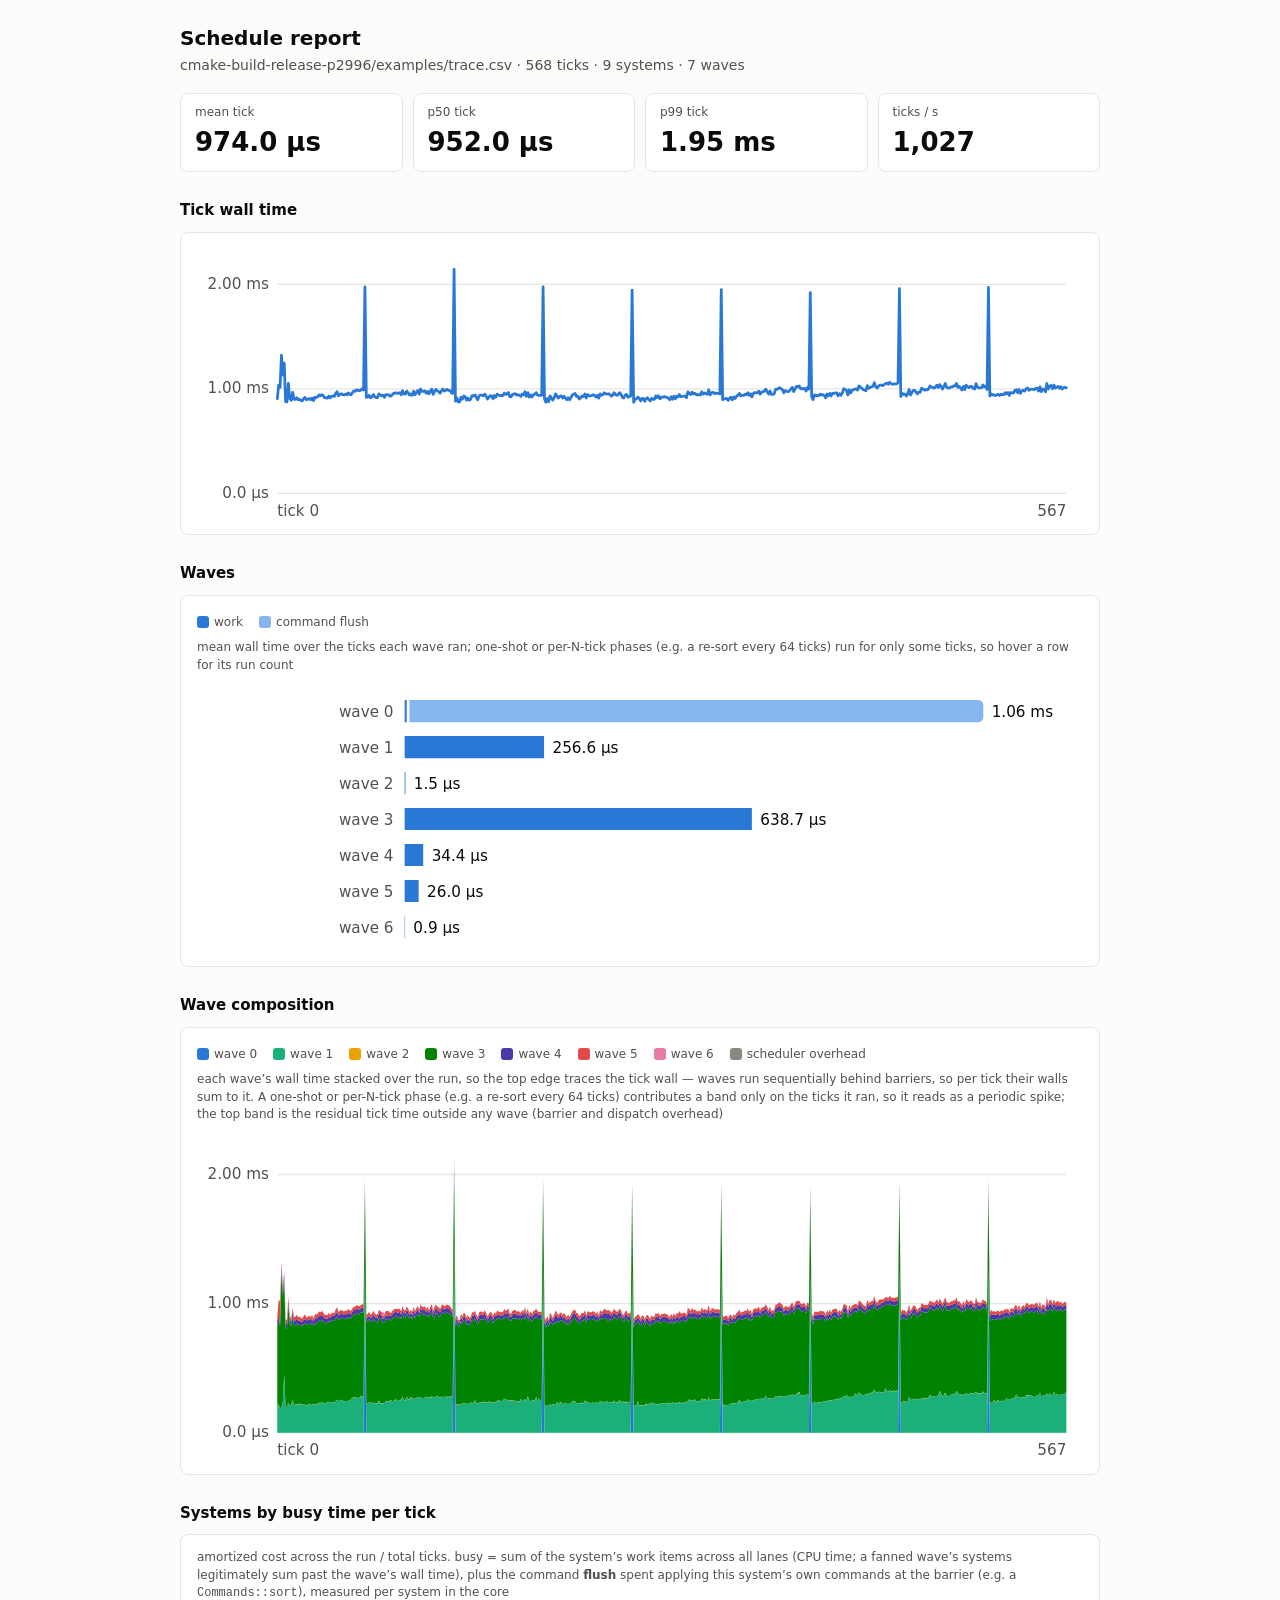
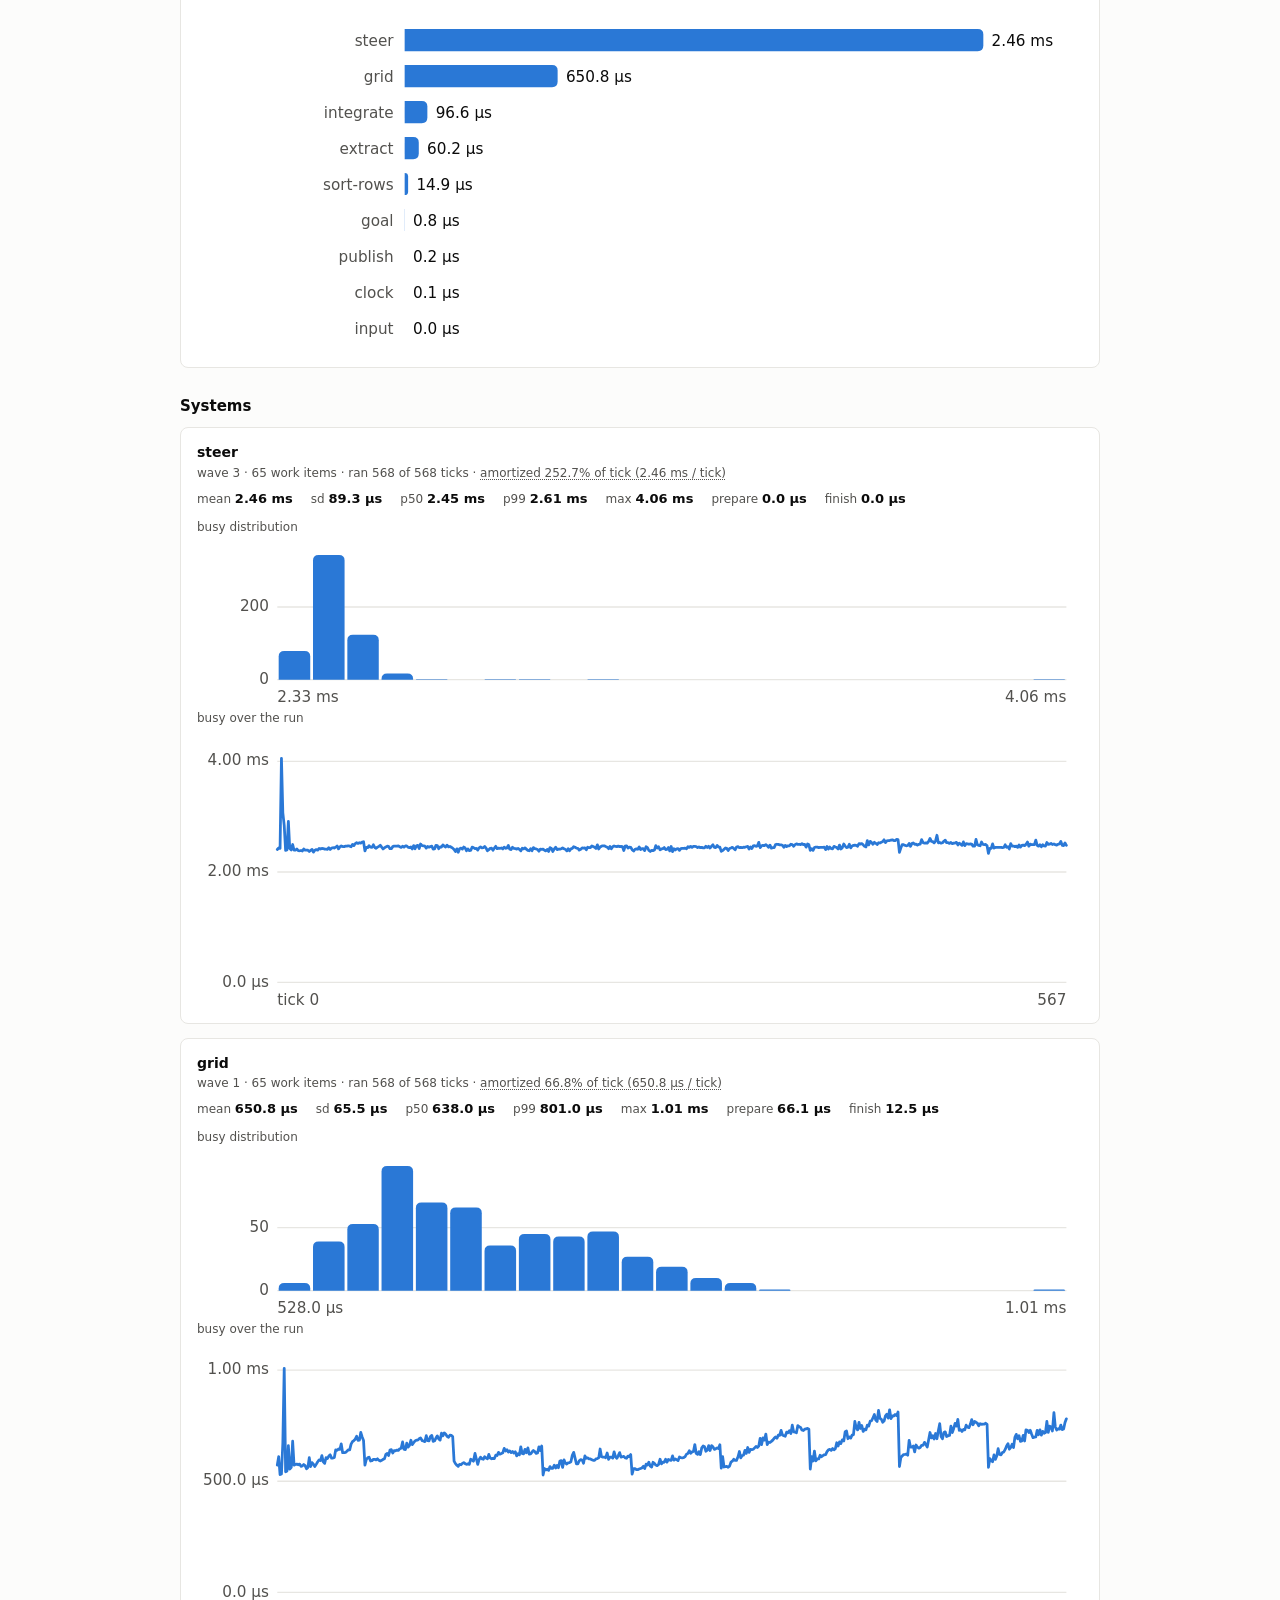
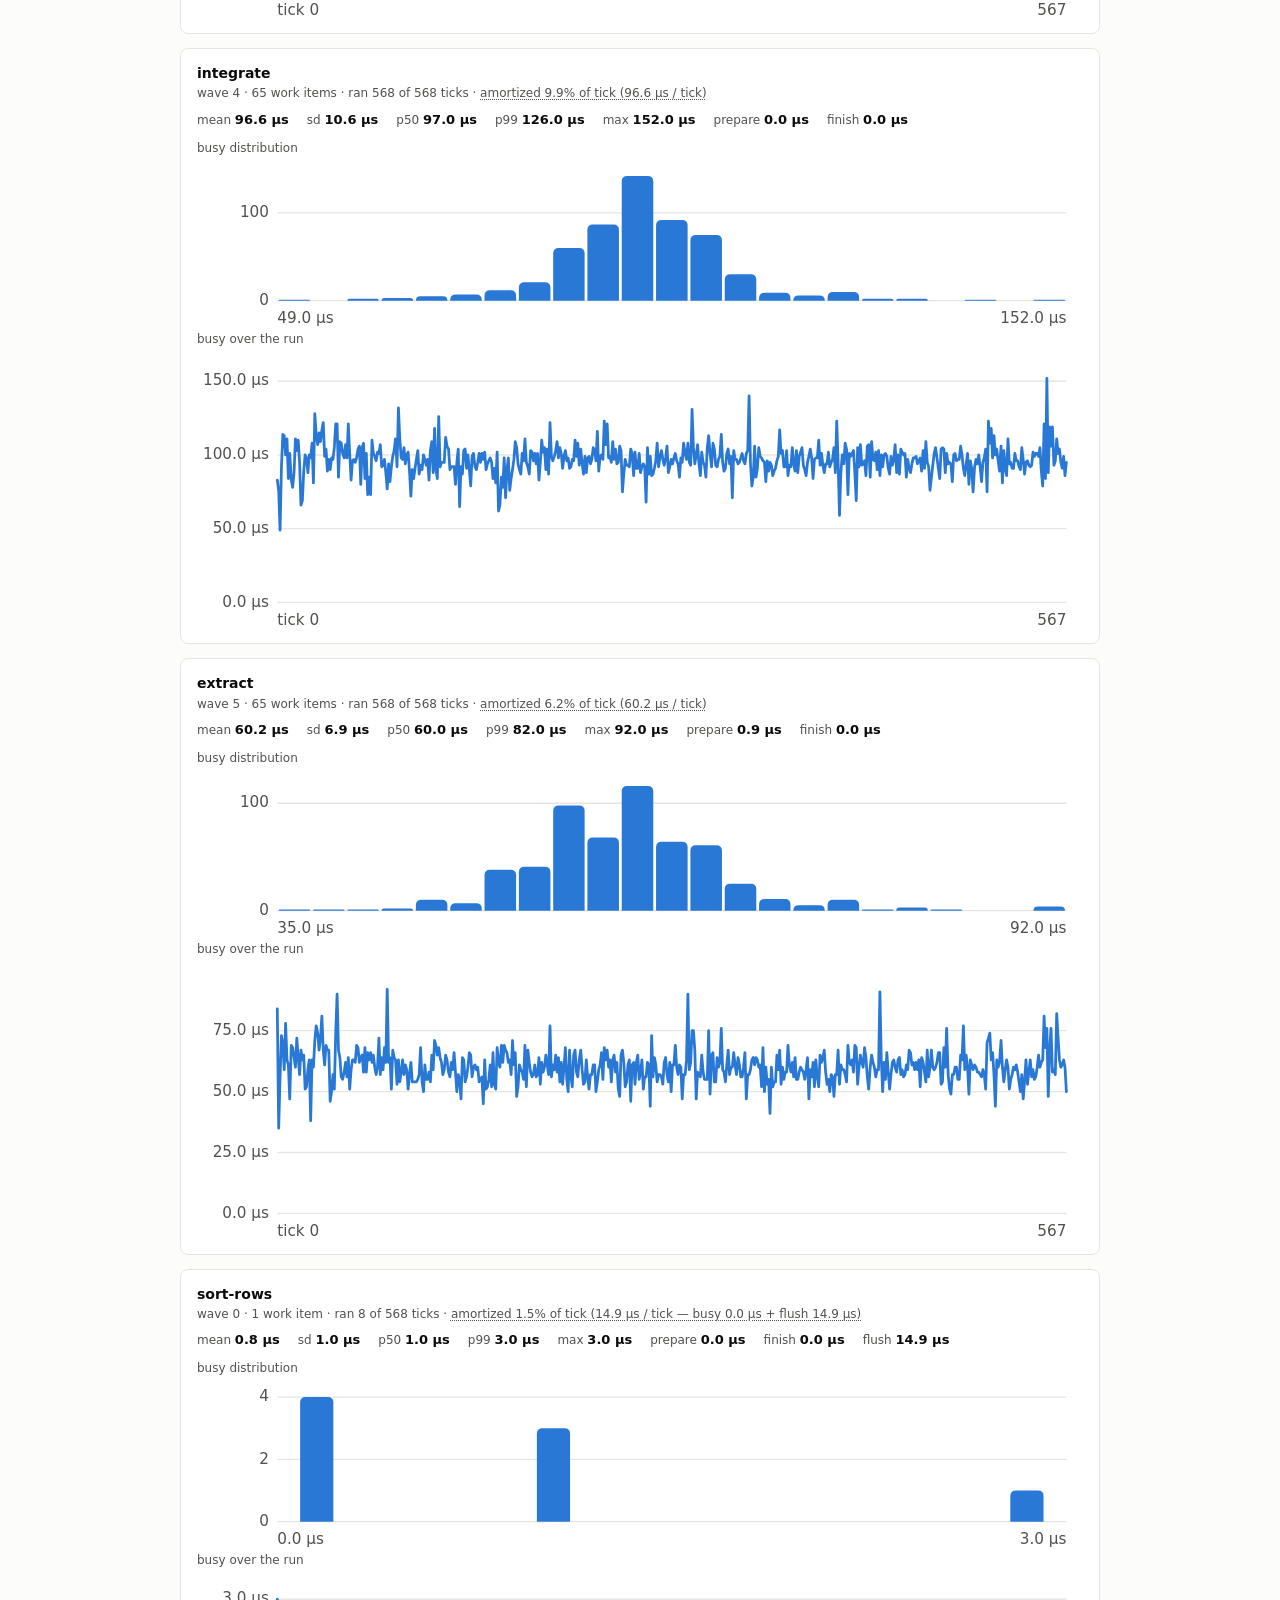
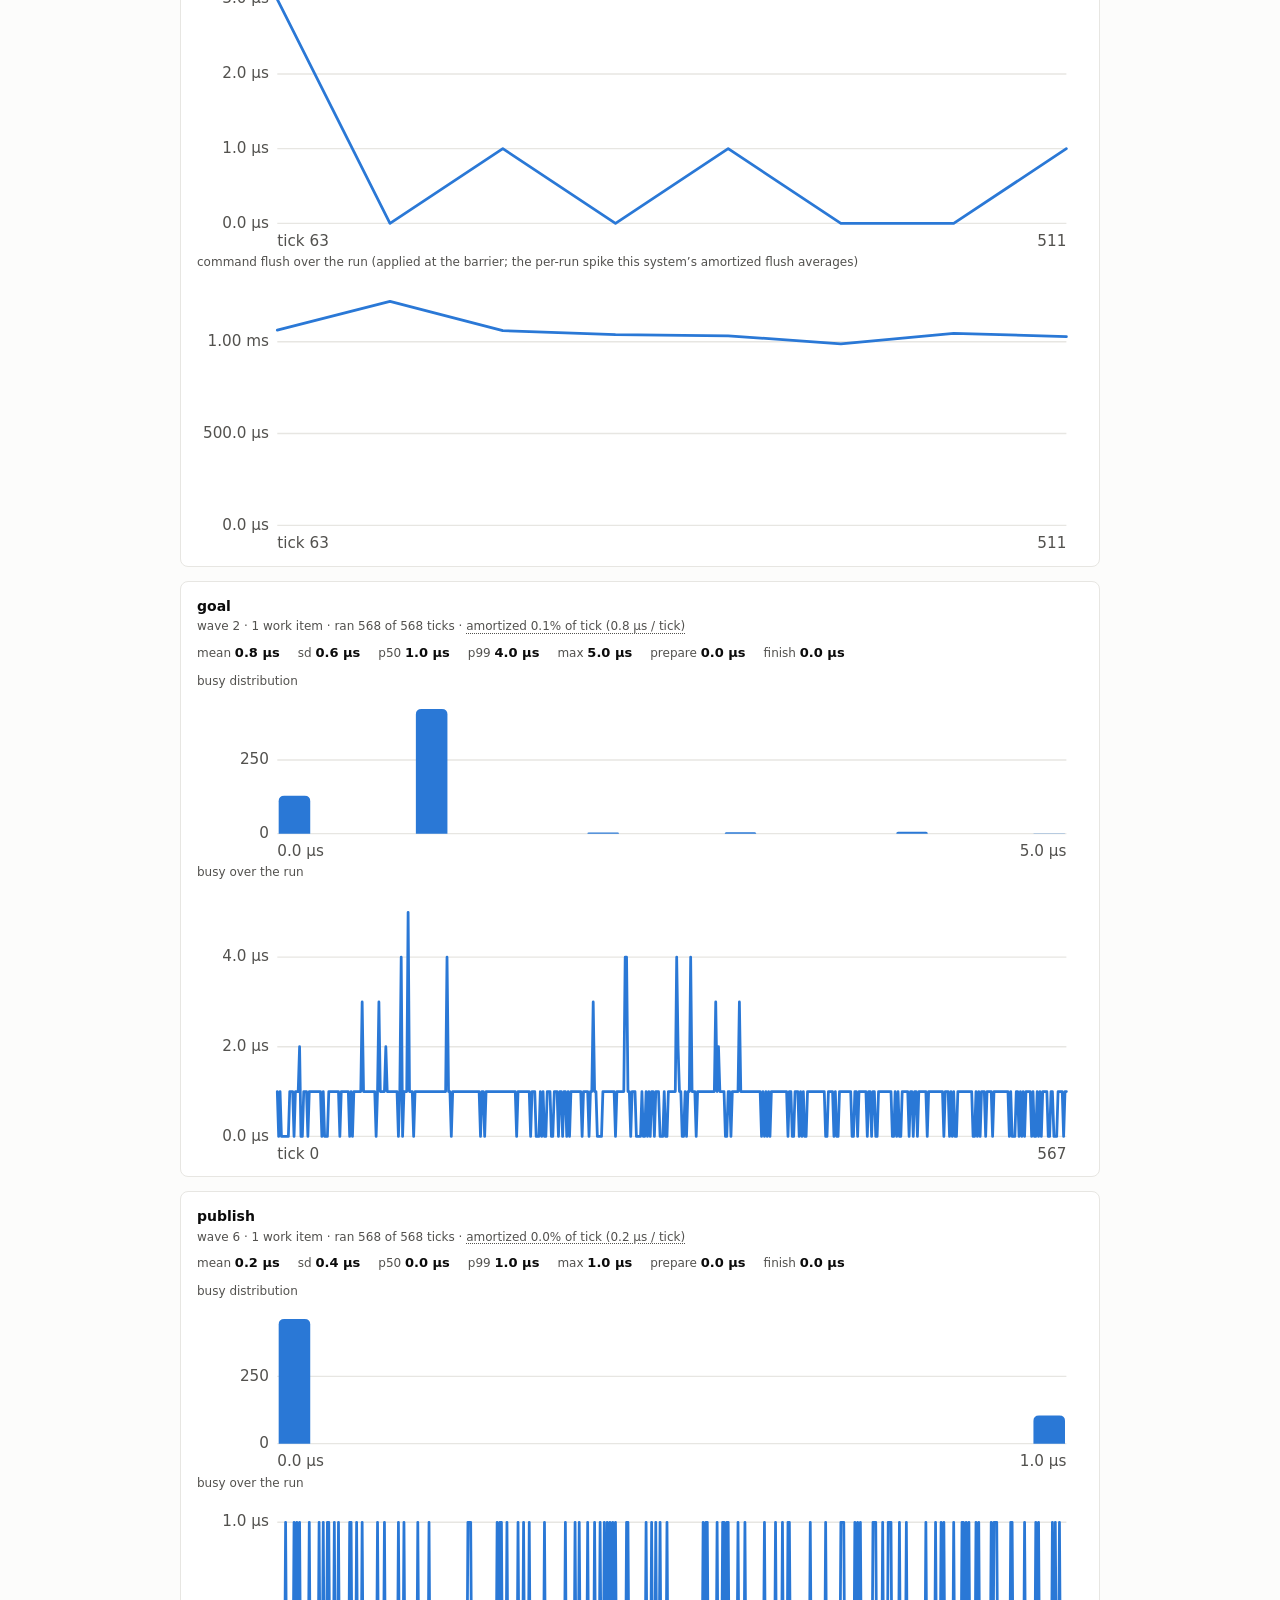
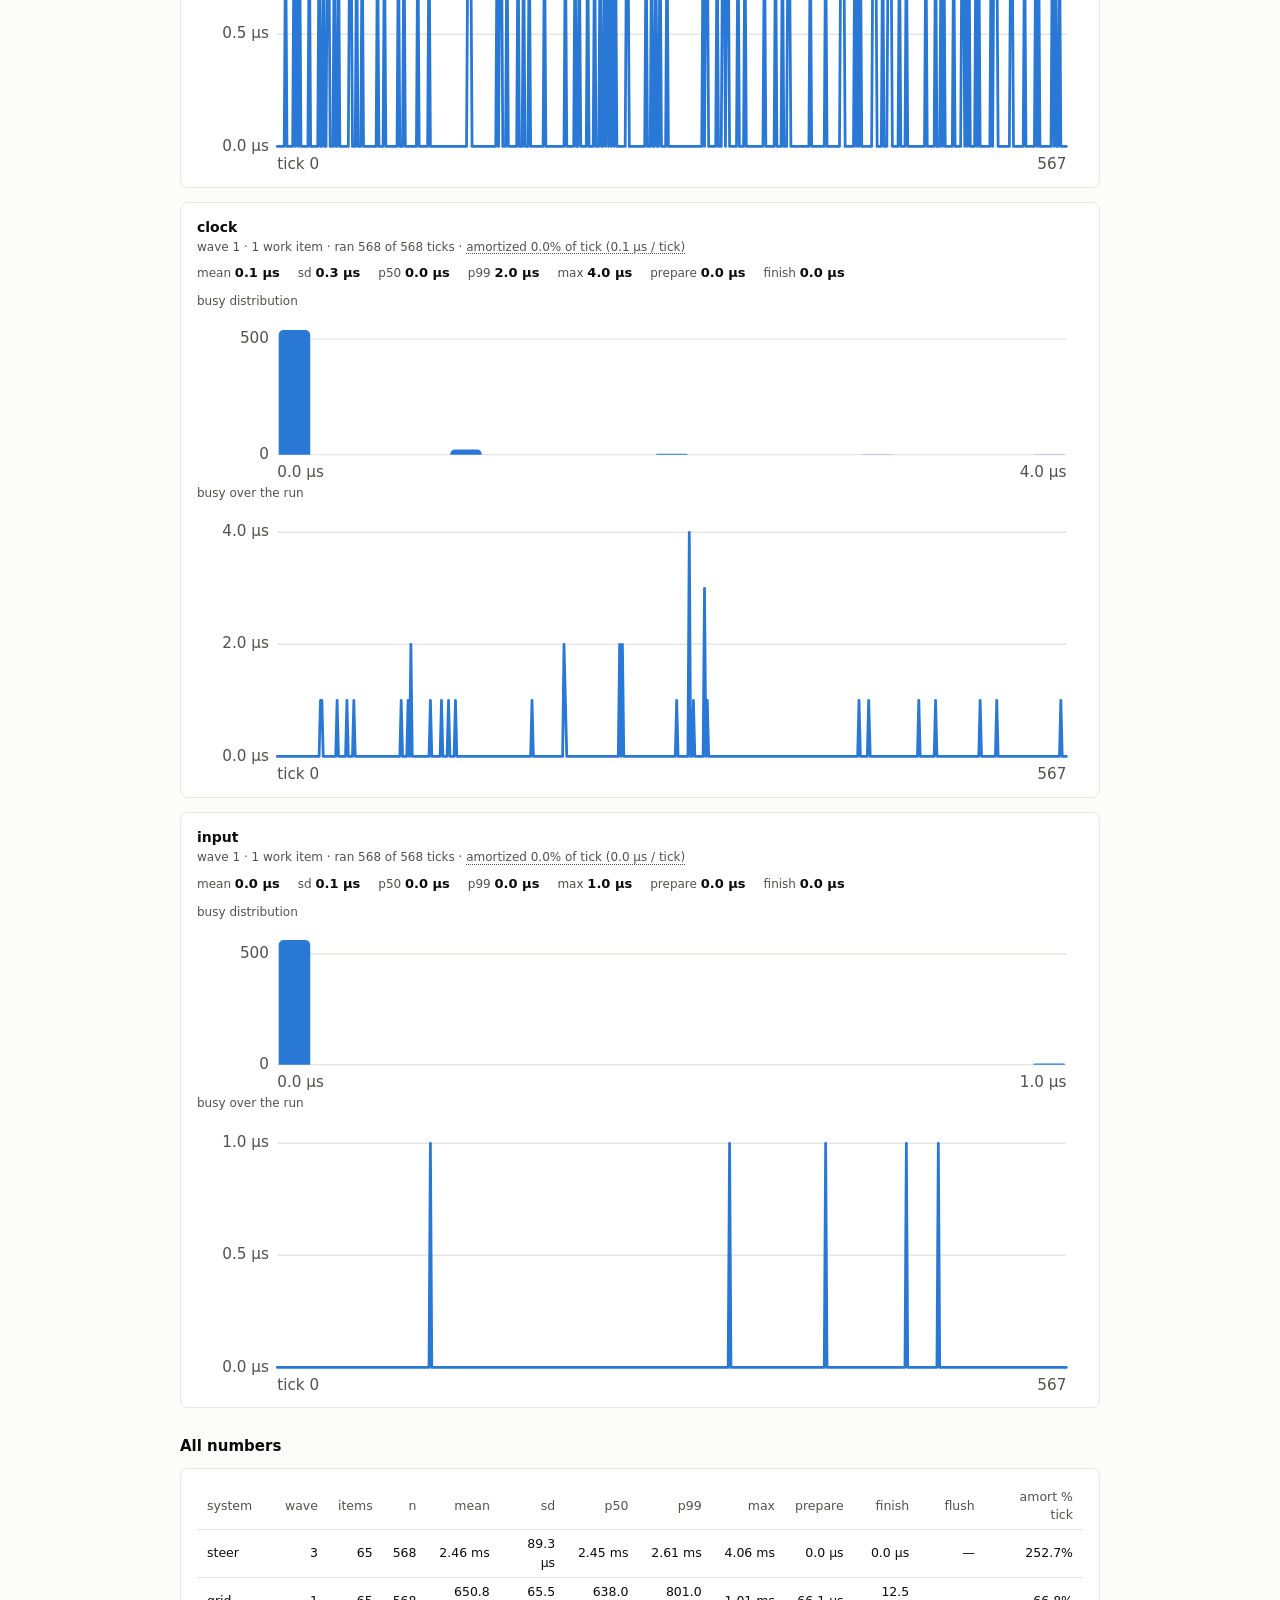
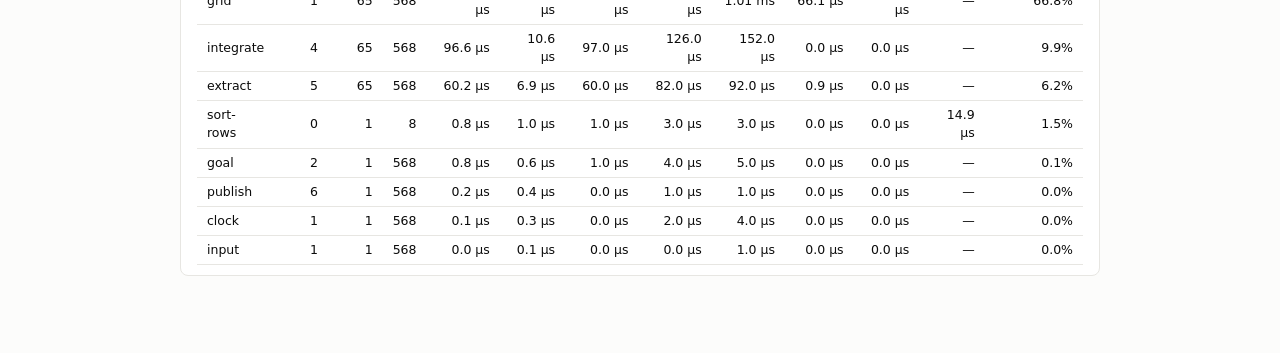
==== report.html @ dcc24579 "wip" ====
<!doctype html>
<html lang="en">
<head>
<meta charset="utf-8">
<meta name="viewport" content="width=device-width,initial-scale=1">
<title>Schedule report — cmake-build-release-p2996/examples/trace.csv</title>
<style>:root {
    --surface: #fcfcfb;
    --card: #ffffff;
    --hairline: #e7e6e2;
    --ink: #0b0b0b;
    --ink-2: #52514e;
    --ink-3: #8a897f;
    --accent: #2a78d6;
    --accent-soft: #86b6ef;
    --band: rgba(42, 120, 214, .10);
    /* status pair for compare deltas; a sign or verdict word always
       accompanies the color, so color is never the only channel */
    --good: #0ca30c;
    --bad: #d03b3b;
    /* categorical series (validated dataviz order); legend + direct hover
       carry identity so color is never the only channel */
    --s0: #2a78d6;
    --s1: #1baf7a;
    --s2: #eda100;
    --s3: #008300;
    --s4: #4a3aa7;
    --s5: #e34948;
    --s6: #e87ba4;
    --s7: #eb6834;
}

@media (prefers-color-scheme: dark) {
    :root {
        --surface: #1a1a19;
        --card: #222221;
        --hairline: #383835;
        --ink: #ffffff;
        --ink-2: #c3c2b7;
        --ink-3: #8a897f;
        --accent: #3987e5;
        --accent-soft: #1c5cab;
        --band: rgba(57, 135, 229, .14);
        --good: #0ca30c;
        --bad: #d03b3b;
        --s0: #3987e5;
        --s1: #199e70;
        --s2: #c98500;
        --s3: #008300;
        --s4: #9085e9;
        --s5: #e66767;
        --s6: #d55181;
        --s7: #d95926;
    }
}

* {
    box-sizing: border-box;
}

body {
    margin: 0;
    background: var(--surface);
    color: var(--ink);
    font: 14px/1.45 system-ui, -apple-system, "Segoe UI", sans-serif;
}

main {
    max-width: 960px;
    margin: 0 auto;
    padding: 24px 20px 64px;
}

h1 {
    font-size: 20px;
    margin: 0 0 2px;
}

h2 {
    font-size: 15px;
    margin: 28px 0 10px;
}

.meta {
    color: var(--ink-2);
    margin-bottom: 18px;
}

.tiles {
    display: grid;
    grid-template-columns: repeat(auto-fit, minmax(150px, 1fr));
    gap: 10px;
}

.tile {
    background: var(--card);
    border: 1px solid var(--hairline);
    border-radius: 8px;
    padding: 10px 14px;
}

.tile .k {
    color: var(--ink-2);
    font-size: 12px;
}

.tile .v {
    font-size: 26px;
    font-weight: 600;
    margin-top: 2px;
}

.card {
    background: var(--card);
    border: 1px solid var(--hairline);
    border-radius: 8px;
    padding: 14px 16px 10px;
    margin-bottom: 14px;
}

.card h3 {
    margin: 0 0 2px;
    font-size: 14px;
}

.card .sub {
    color: var(--ink-2);
    font-size: 12px;
    margin-bottom: 8px;
}

.statrow {
    display: flex;
    flex-wrap: wrap;
    gap: 18px;
    color: var(--ink-2);
    font-size: 12px;
    margin: 6px 0 10px;
}

.statrow b {
    color: var(--ink);
    font-weight: 600;
    font-size: 13px;
    font-variant-numeric: tabular-nums;
}

.hint {
    text-decoration: underline dotted;
    text-underline-offset: 2px;
    cursor: help;
}

svg.chart {
    width: 100%;
    height: auto;
    display: block;
}

.grid {
    stroke: var(--hairline);
    stroke-width: 1;
}

.tick, .lab, .val {
    font: 11px system-ui, sans-serif;
    fill: var(--ink-2);
}

.val {
    fill: var(--ink);
    font-variant-numeric: tabular-nums;
}

.line {
    fill: none;
    stroke: var(--accent);
    stroke-width: 2;
    stroke-linejoin: round;
    stroke-linecap: round;
}

.line2 {
    stroke: var(--accent-soft);
}

.band {
    fill: var(--band);
}

.bar {
    fill: var(--accent);
}

.bar2 {
    fill: var(--accent-soft);
}

.bar:hover, .bar2:hover {
    filter: brightness(1.12);
}

.xhair {
    stroke: var(--ink-3);
    stroke-width: 1;
}

.xdot {
    fill: var(--accent);
    stroke: var(--surface);
    stroke-width: 2;
}

.legend {
    display: flex;
    gap: 16px;
    font-size: 12px;
    color: var(--ink-2);
    margin: 4px 0 8px;
}

.legend .sw {
    display: inline-block;
    width: 12px;
    height: 12px;
    border-radius: 3px;
    vertical-align: -2px;
    margin-right: 5px;
}

#tip {
    position: fixed;
    pointer-events: none;
    background: var(--card);
    border: 1px solid var(--hairline);
    border-radius: 6px;
    padding: 6px 9px;
    font-size: 12px;
    box-shadow: 0 2px 8px rgba(0, 0, 0, .12);
    display: none;
    z-index: 9;
    max-width: 260px;
}

#tip .tv {
    font-weight: 600;
    font-variant-numeric: tabular-nums;
}

#tip .tk {
    color: var(--ink-2);
}

/* --- compare view ------------------------------------------------------- */

.delta {
    font-variant-numeric: tabular-nums;
    font-weight: 600;
}

.delta.up {
    fill: var(--bad);
    color: var(--bad);
}

.delta.down {
    fill: var(--good);
    color: var(--good);
}

.delta.flat {
    fill: var(--ink-3);
    color: var(--ink-3);
    font-weight: 400;
}

.tile .d {
    font-size: 12px;
    margin-top: 2px;
}

.tile .d .from {
    color: var(--ink-2);
}

.verdicts {
    display: flex;
    gap: 8px;
    flex-wrap: wrap;
    margin: 12px 0 4px;
}

.pill {
    border: 1px solid var(--hairline);
    border-radius: 999px;
    padding: 2px 10px;
    font-size: 12px;
    color: var(--ink-2);
}

.pill.bad {
    color: var(--bad);
    border-color: var(--bad);
}

.pill.good {
    color: var(--good);
    border-color: var(--good);
}

.meta .sw {
    display: inline-block;
    width: 10px;
    height: 10px;
    border-radius: 3px;
    margin-right: 4px;
}

tr.dim td {
    color: var(--ink-2);
}

/* --- bench scaling (multiline) ------------------------------------------- */

.ml {
    fill: none;
    stroke-width: 2;
    stroke-linejoin: round;
    stroke-linecap: round;
}

.ideal {
    fill: none;
    stroke: var(--ink-3);
    stroke-width: 1.5;
    stroke-dasharray: 4 3;
}

.mldot {
    stroke: var(--surface);
    stroke-width: 1.5;
    cursor: pointer;
}

.s0 { stroke: var(--s0); }
.s1 { stroke: var(--s1); }
.s2 { stroke: var(--s2); }
.s3 { stroke: var(--s3); }
.s4 { stroke: var(--s4); }
.s5 { stroke: var(--s5); }
.s6 { stroke: var(--s6); }
.s7 { stroke: var(--s7); }

.mldot.s0 { fill: var(--s0); }
.mldot.s1 { fill: var(--s1); }
.mldot.s2 { fill: var(--s2); }
.mldot.s3 { fill: var(--s3); }
.mldot.s4 { fill: var(--s4); }
.mldot.s5 { fill: var(--s5); }
.mldot.s6 { fill: var(--s6); }
.mldot.s7 { fill: var(--s7); }

.legend .sw.s0 { background: var(--s0); }
.legend .sw.s1 { background: var(--s1); }
.legend .sw.s2 { background: var(--s2); }
.legend .sw.s3 { background: var(--s3); }
.legend .sw.s4 { background: var(--s4); }
.legend .sw.s5 { background: var(--s5); }
.legend .sw.s6 { background: var(--s6); }
.legend .sw.s7 { background: var(--s7); }
.legend .sw.over { background: var(--ink-3); }

/* --- wave composition (stacked area) ------------------------------------ */

/* Bands tile the plot edge-to-edge: each ribbon's lower edge is the band
   below's upper edge, so any stroke would paint over the neighbour. No
   stroke -- the fill-colour change is the boundary. */
.area {
    stroke: none;
}

.area.wv0 { fill: var(--s0); }
.area.wv1 { fill: var(--s1); }
.area.wv2 { fill: var(--s2); }
.area.wv3 { fill: var(--s3); }
.area.wv4 { fill: var(--s4); }
.area.wv5 { fill: var(--s5); }
.area.wv6 { fill: var(--s6); }
.area.wv7 { fill: var(--s7); }
/* residual tick time outside any wave: muted, reads as background */
.area.over { fill: var(--ink-3); opacity: .3; }

.legend .sw.ideal-sw {
    background: repeating-linear-gradient(90deg,
        var(--ink-3) 0 4px, transparent 4px 7px);
}

td.peak {
    font-weight: 600;
    color: var(--good);
}

td .spd {
    color: var(--ink-2);
    font-size: 11px;
}

table {
    border-collapse: collapse;
    width: 100%;
    font-size: 12.5px;
}

th, td {
    text-align: right;
    padding: 5px 10px;
    border-bottom: 1px solid var(--hairline);
    font-variant-numeric: tabular-nums;
}

th {
    color: var(--ink-2);
    font-weight: 500;
}

th:first-child, td:first-child {
    text-align: left;
}
</style>
</head>
<body>
<main>
  <h1>Schedule report</h1>
  <div class="meta">cmake-build-release-p2996/examples/trace.csv &middot; 568 ticks
    &middot; 9 systems &middot; 7 waves</div>

  <div class="tiles">
    
    <div class="tile"><div class="k">mean tick</div>
      <div class="v">974.0 µs</div></div>
    
    <div class="tile"><div class="k">p50 tick</div>
      <div class="v">952.0 µs</div></div>
    
    <div class="tile"><div class="k">p99 tick</div>
      <div class="v">1.95 ms</div></div>
    
    <div class="tile"><div class="k">ticks / s</div>
      <div class="v">1,027</div></div>
    
  </div>

  <h2>Tick wall time</h2>
  <div class="card">
    
    <svg viewBox="0 0 640 200" class="chart" role="img" preserveAspectRatio="none">
  <line class="grid" x1="58" y1="178.0" x2="628" y2="178.0"/>
  <text class="tick" x="52" y="181.0" text-anchor="end">0.0 µs</text>
  <line class="grid" x1="58" y1="102.5" x2="628" y2="102.5"/>
  <text class="tick" x="52" y="105.5" text-anchor="end">1.00 ms</text>
  <line class="grid" x1="58" y1="27.0" x2="628" y2="27.0"/>
  <text class="tick" x="52" y="30.0" text-anchor="end">2.00 ms</text>
  <polyline class="line" points="58.0,109.6 59.0,99.8 60.0,101.4 61.0,78.2 62.0,92.4 63.0,83.8 64.0,111.7 65.0,111.8 66.0,98.6 67.0,109.4 68.1,110.8 69.1,105.0 70.1,110.0 71.1,110.1 72.1,108.9 73.1,110.4 74.1,110.0 75.1,110.9 76.1,111.1 77.1,109.4 78.1,108.7 79.1,110.4 80.1,110.0 81.1,109.4 82.1,110.4 83.1,109.1 84.1,111.0 85.1,108.5 86.1,108.8 87.2,108.1 88.2,106.9 89.2,107.5 90.2,106.6 91.2,107.5 92.2,108.8 93.2,109.0 94.2,109.2 95.2,107.8 96.2,109.0 97.2,107.8 98.2,107.6 99.2,107.9 100.2,105.7 101.2,104.6 102.2,107.5 103.2,106.5 104.2,106.0 105.2,106.7 106.3,106.9 107.3,106.2 108.3,106.8 109.3,105.4 110.3,106.3 111.3,106.7 112.3,105.1 113.3,104.0 114.3,104.2 115.3,103.1 116.3,103.6 117.3,103.8 118.3,103.4 119.3,102.5 120.3,103.3 121.3,28.8 122.3,108.7 123.3,108.5 124.3,107.1 125.4,108.9 126.4,108.2 127.4,106.6 128.4,108.1 129.4,108.8 130.4,108.8 131.4,106.1 132.4,106.7 133.4,107.5 134.4,107.0 135.4,108.6 136.4,106.7 137.4,106.7 138.4,106.8 139.4,107.7 140.4,107.5 141.4,106.2 142.4,105.7 143.4,105.4 144.5,105.5 145.5,105.7 146.5,105.2 147.5,106.8 148.5,103.8 149.5,106.1 150.5,106.3 151.5,104.1 152.5,105.3 153.5,107.0 154.5,106.1 155.5,107.2 156.5,104.2 157.5,106.7 158.5,104.9 159.5,103.6 160.5,106.2 161.5,102.6 162.6,104.3 163.6,104.3 164.6,103.9 165.6,105.7 166.6,104.3 167.6,106.0 168.6,104.1 169.6,102.6 170.6,106.5 171.6,104.2 172.6,102.9 173.6,104.0 174.6,104.4 175.6,105.6 176.6,103.7 177.6,102.6 178.6,104.1 179.6,103.5 180.6,102.9 181.7,103.5 182.7,103.7 183.7,105.3 184.7,105.8 185.7,16.1 186.7,111.4 187.7,109.1 188.7,111.9 189.7,111.8 190.7,108.5 191.7,109.9 192.7,107.6 193.7,108.2 194.7,110.6 195.7,109.1 196.7,110.6 197.7,110.0 198.7,107.3 199.7,107.5 200.8,106.8 201.8,108.8 202.8,110.3 203.8,107.5 204.8,107.0 205.8,107.0 206.8,107.5 207.8,106.3 208.8,107.6 209.8,109.8 210.8,108.6 211.8,107.3 212.8,107.6 213.8,109.6 214.8,107.3 215.8,108.5 216.8,106.4 217.8,106.9 218.8,107.3 219.9,107.2 220.9,107.4 221.9,105.5 222.9,106.5 223.9,106.1 224.9,105.1 225.9,108.1 226.9,108.2 227.9,106.5 228.9,106.3 229.9,105.9 230.9,106.9 231.9,106.6 232.9,107.2 233.9,107.9 234.9,106.2 235.9,106.9 236.9,104.5 237.9,107.9 239.0,105.2 240.0,108.5 241.0,106.9 242.0,108.3 243.0,106.8 244.0,106.3 245.0,105.2 246.0,106.9 247.0,107.2 248.0,107.2 249.0,107.1 250.0,28.9 251.0,109.6 252.0,112.1 253.0,109.5 254.0,111.8 255.0,107.5 256.0,109.1 257.0,110.6 258.1,108.6 259.1,106.1 260.1,107.9 261.1,109.1 262.1,107.8 263.1,107.5 264.1,109.1 265.1,107.8 266.1,109.1 267.1,110.3 268.1,108.8 269.1,110.4 270.1,108.7 271.1,106.9 272.1,106.3 273.1,105.8 274.1,107.9 275.1,107.8 276.1,109.8 277.2,108.8 278.2,107.6 279.2,108.1 280.2,106.2 281.2,109.1 282.2,106.6 283.2,107.5 284.2,107.5 285.2,107.3 286.2,106.8 287.2,107.3 288.2,108.4 289.2,107.1 290.2,109.2 291.2,106.1 292.2,107.1 293.2,106.7 294.2,105.3 295.2,106.0 296.3,106.3 297.3,106.0 298.3,106.6 299.3,107.8 300.3,107.0 301.3,105.2 302.3,106.6 303.3,107.2 304.3,106.6 305.3,105.2 306.3,106.3 307.3,108.7 308.3,109.1 309.3,106.9 310.3,106.5 311.3,108.5 312.3,107.9 313.3,107.7 314.3,31.2 315.4,112.2 316.4,110.0 317.4,109.7 318.4,108.5 319.4,109.2 320.4,111.2 321.4,109.5 322.4,109.3 323.4,111.4 324.4,109.7 325.4,108.9 326.4,110.2 327.4,111.2 328.4,109.4 329.4,110.0 330.4,110.0 331.4,107.5 332.4,108.8 333.4,107.5 334.5,109.7 335.5,108.5 336.5,108.5 337.5,108.1 338.5,108.5 339.5,108.6 340.5,109.3 341.5,110.3 342.5,108.2 343.5,110.0 344.5,107.8 345.5,109.7 346.5,107.8 347.5,108.3 348.5,106.6 349.5,108.1 350.5,108.0 351.5,107.8 352.6,107.6 353.6,108.9 354.6,104.6 355.6,105.6 356.6,106.6 357.6,104.8 358.6,106.1 359.6,105.7 360.6,106.6 361.6,106.9 362.6,106.5 363.6,106.9 364.6,104.6 365.6,106.3 366.6,105.4 367.6,106.0 368.6,106.4 369.6,103.2 370.6,106.8 371.7,105.3 372.7,104.9 373.7,105.9 374.7,105.5 375.7,105.7 376.7,105.7 377.7,106.1 378.7,30.8 379.7,110.3 380.7,109.7 381.7,109.6 382.7,109.4 383.7,110.8 384.7,109.3 385.7,108.5 386.7,110.4 387.7,108.4 388.7,109.5 389.7,107.8 390.8,107.1 391.8,105.8 392.8,107.5 393.8,107.2 394.8,107.2 395.8,106.3 396.8,106.8 397.8,105.2 398.8,107.2 399.8,106.0 400.8,108.3 401.8,105.9 402.8,105.1 403.8,105.4 404.8,105.2 405.8,104.1 406.8,106.3 407.8,104.9 408.8,104.5 409.9,104.1 410.9,102.7 411.9,104.6 412.9,106.3 413.9,104.1 414.9,106.5 415.9,106.5 416.9,106.0 417.9,102.9 418.9,102.8 419.9,102.2 420.9,101.6 421.9,102.4 422.9,103.0 423.9,105.4 424.9,103.7 425.9,104.2 426.9,104.5 427.9,104.0 429.0,102.7 430.0,101.4 431.0,104.4 432.0,102.5 433.0,100.7 434.0,101.0 435.0,100.4 436.0,102.3 437.0,102.5 438.0,102.1 439.0,102.3 440.0,104.1 441.0,101.4 442.0,102.6 443.0,32.9 444.0,108.0 445.0,110.2 446.0,106.8 447.0,107.4 448.1,107.2 449.1,107.4 450.1,106.3 451.1,106.9 452.1,106.7 453.1,107.2 454.1,108.9 455.1,106.2 456.1,107.6 457.1,105.7 458.1,107.6 459.1,105.7 460.1,105.7 461.1,105.4 462.1,105.4 463.1,107.5 464.1,106.0 465.1,107.2 466.1,105.4 467.2,102.4 468.2,103.0 469.2,103.5 470.2,106.9 471.2,103.1 472.2,105.4 473.2,103.4 474.2,103.2 475.2,102.6 476.2,102.5 477.2,103.4 478.2,100.4 479.2,101.1 480.2,102.0 481.2,103.0 482.2,103.5 483.2,103.9 484.2,100.1 485.2,102.1 486.3,101.4 487.3,101.0 488.3,100.6 489.3,98.0 490.3,101.0 491.3,101.9 492.3,100.5 493.3,99.8 494.3,99.8 495.3,100.1 496.3,99.4 497.3,98.8 498.3,98.3 499.3,99.2 500.3,97.7 501.3,98.7 502.3,99.0 503.3,99.1 504.3,98.9 505.4,98.8 506.4,98.0 507.4,30.1 508.4,108.0 509.4,105.6 510.4,106.5 511.4,106.2 512.4,107.7 513.4,106.0 514.4,102.9 515.4,106.9 516.4,105.1 517.4,103.6 518.4,103.5 519.4,104.8 520.4,106.1 521.4,104.8 522.4,104.9 523.4,102.0 524.5,102.6 525.5,103.4 526.5,103.0 527.5,103.2 528.5,102.3 529.5,100.3 530.5,101.4 531.5,101.4 532.5,102.0 533.5,101.1 534.5,99.8 535.5,101.6 536.5,99.4 537.5,100.7 538.5,102.6 539.5,100.6 540.5,98.6 541.5,101.4 542.6,101.8 543.6,101.9 544.6,101.0 545.6,101.0 546.6,100.4 547.6,100.4 548.6,98.6 549.6,101.4 550.6,100.7 551.6,102.0 552.6,103.3 553.6,100.7 554.6,102.9 555.6,99.8 556.6,100.7 557.6,101.6 558.6,100.7 559.6,100.7 560.6,102.1 561.7,102.6 562.7,98.7 563.7,101.2 564.7,101.7 565.7,101.8 566.7,101.7 567.7,99.6 568.7,101.0 569.7,100.5 570.7,102.9 571.7,29.1 572.7,107.7 573.7,106.0 574.7,107.0 575.7,106.7 576.7,107.3 577.7,106.9 578.7,106.3 579.7,107.3 580.8,106.3 581.8,106.6 582.8,106.6 583.8,105.2 584.8,106.1 585.8,105.1 586.8,107.2 587.8,105.1 588.8,105.3 589.8,105.5 590.8,103.5 591.8,103.1 592.8,105.3 593.8,102.9 594.8,105.7 595.8,104.1 596.8,103.4 597.8,104.1 598.8,102.5 599.9,101.8 600.9,103.5 601.9,102.9 602.9,102.6 603.9,102.9 604.9,103.0 605.9,102.0 606.9,102.0 607.9,104.1 608.9,101.0 609.9,104.5 610.9,102.6 611.9,103.0 612.9,104.6 613.9,98.6 614.9,102.6 615.9,100.4 616.9,100.0 617.9,102.4 619.0,99.8 620.0,101.9 621.0,101.3 622.0,100.7 623.0,102.0 624.0,101.0 625.0,102.6 626.0,101.7 627.0,101.3 628.0,101.8"/>
  <text class="tick" x="58" y="194">tick 0</text>
  <text class="tick" x="628" y="194" text-anchor="end">567</text>
  <line class="xhair" id="tick-xh" y1="8" y2="178" visibility="hidden"/>
  <circle class="xdot" id="tick-dot" r="4" visibility="hidden"/>
  <rect class="hover" data-line="tick" x="58" y="8"
        width="570" height="170"
        fill="none" pointer-events="all"/>
</svg>
  </div>

  <h2>Waves</h2>
  <div class="card">
    <div class="legend">
      <span><span class="sw" style="background:var(--accent)"></span>work</span>
      <span><span class="sw" style="background:var(--accent-soft)"></span>command flush</span>
    </div>
    <div class="sub">mean wall time over the ticks each wave ran;
      one-shot or per-N-tick phases (e.g. a re-sort every 64 ticks) run for only
      some ticks, so hover a row for its run count</div>
    <svg viewBox="0 0 640 198" class="chart" role="img" preserveAspectRatio="none">
  <text class="lab" x="142" y="25.0" text-anchor="end">wave 0</text>
  <path class="bar" data-hbar="waves" data-i="0" d="M150.0,13.0 H151.5 Q151.5,13.0 151.5,13.0 V29.0 Q151.5,29.0 151.5,29.0 H150.0 Z"/>
  <path class="bar2" data-hbar="waves" data-i="0" d="M153.5,13.0 H564.0 Q568.0,13.0 568.0,17.0 V25.0 Q568.0,29.0 564.0,29.0 H153.5 Z"/>
  <text class="val" x="574.0" y="25.0">1.06 ms</text>
  <text class="lab" x="142" y="51.0" text-anchor="end">wave 1</text>
  <path class="bar" data-hbar="waves" data-i="1" d="M150.0,39.0 H250.7 Q250.7,39.0 250.7,39.0 V55.0 Q250.7,55.0 250.7,55.0 H150.0 Z"/>
  <text class="val" x="256.8" y="51.0">256.6 µs</text>
  <text class="lab" x="142" y="77.0" text-anchor="end">wave 2</text>
  <path class="bar" data-hbar="waves" data-i="2" d="M150.0,65.0 H150.6 Q150.6,65.0 150.6,65.0 V81.0 Q150.6,81.0 150.6,81.0 H150.0 Z"/>
  <text class="val" x="156.6" y="77.0">1.5 µs</text>
  <text class="lab" x="142" y="103.0" text-anchor="end">wave 3</text>
  <path class="bar" data-hbar="waves" data-i="3" d="M150.0,91.0 H400.8 Q400.8,91.0 400.8,91.0 V107.0 Q400.8,107.0 400.8,107.0 H150.0 Z"/>
  <text class="val" x="406.9" y="103.0">638.7 µs</text>
  <text class="lab" x="142" y="129.0" text-anchor="end">wave 4</text>
  <path class="bar" data-hbar="waves" data-i="4" d="M150.0,117.0 H163.4 Q163.4,117.0 163.4,117.0 V133.0 Q163.4,133.0 163.4,133.0 H150.0 Z"/>
  <text class="val" x="169.5" y="129.0">34.4 µs</text>
  <text class="lab" x="142" y="155.0" text-anchor="end">wave 5</text>
  <path class="bar" data-hbar="waves" data-i="5" d="M150.0,143.0 H160.1 Q160.1,143.0 160.1,143.0 V159.0 Q160.1,159.0 160.1,159.0 H150.0 Z"/>
  <text class="val" x="166.2" y="155.0">26.0 µs</text>
  <text class="lab" x="142" y="181.0" text-anchor="end">wave 6</text>
  <path class="bar" data-hbar="waves" data-i="6" d="M150.0,169.0 H150.3 Q150.3,169.0 150.3,169.0 V185.0 Q150.3,185.0 150.3,185.0 H150.0 Z"/>
  <text class="val" x="156.3" y="181.0">0.9 µs</text>
</svg>
  </div>

  <h2>Wave composition</h2>
  <div class="card">
    <div class="legend">
      
      <span><span class="sw s0"></span>wave 0</span>
      
      <span><span class="sw s1"></span>wave 1</span>
      
      <span><span class="sw s2"></span>wave 2</span>
      
      <span><span class="sw s3"></span>wave 3</span>
      
      <span><span class="sw s4"></span>wave 4</span>
      
      <span><span class="sw s5"></span>wave 5</span>
      
      <span><span class="sw s6"></span>wave 6</span>
      
      <span><span class="sw over"></span>scheduler overhead</span>
      
    </div>
    <div class="sub">each wave&rsquo;s wall time stacked over the run, so the top
      edge traces the tick wall &mdash; waves run sequentially behind barriers,
      so per tick their walls sum to it. A one-shot or per-N-tick phase (e.g. a
      re-sort every 64 ticks) contributes a band only on the ticks it ran, so it
      reads as a periodic spike; the top band is the residual tick time outside
      any wave (barrier and dispatch overhead)</div>
    <svg viewBox="0 0 640 240" class="chart" role="img" preserveAspectRatio="none">
  <line class="grid" x1="58" y1="218.0" x2="628" y2="218.0"/>
  <text class="tick" x="52" y="221.0" text-anchor="end">0.0 µs</text>
  <line class="grid" x1="58" y1="124.7" x2="628" y2="124.7"/>
  <text class="tick" x="52" y="127.7" text-anchor="end">1.00 ms</text>
  <line class="grid" x1="58" y1="31.4" x2="628" y2="31.4"/>
  <text class="tick" x="52" y="34.4" text-anchor="end">2.00 ms</text>
  <polygon class="area wv0" points="58.0,218.0 59.0,218.0 60.0,218.0 61.0,218.0 62.0,218.0 63.0,218.0 64.0,218.0 65.0,218.0 66.0,218.0 67.0,218.0 68.1,218.0 69.1,218.0 70.1,218.0 71.1,218.0 72.1,218.0 73.1,218.0 74.1,218.0 75.1,218.0 76.1,218.0 77.1,218.0 78.1,218.0 79.1,218.0 80.1,218.0 81.1,218.0 82.1,218.0 83.1,218.0 84.1,218.0 85.1,218.0 86.1,218.0 87.2,218.0 88.2,218.0 89.2,218.0 90.2,218.0 91.2,218.0 92.2,218.0 93.2,218.0 94.2,218.0 95.2,218.0 96.2,218.0 97.2,218.0 98.2,218.0 99.2,218.0 100.2,218.0 101.2,218.0 102.2,218.0 103.2,218.0 104.2,218.0 105.2,218.0 106.3,218.0 107.3,218.0 108.3,218.0 109.3,218.0 110.3,218.0 111.3,218.0 112.3,218.0 113.3,218.0 114.3,218.0 115.3,218.0 116.3,218.0 117.3,218.0 118.3,218.0 119.3,218.0 120.3,218.0 121.3,118.0 122.3,218.0 123.3,218.0 124.3,218.0 125.4,218.0 126.4,218.0 127.4,218.0 128.4,218.0 129.4,218.0 130.4,218.0 131.4,218.0 132.4,218.0 133.4,218.0 134.4,218.0 135.4,218.0 136.4,218.0 137.4,218.0 138.4,218.0 139.4,218.0 140.4,218.0 141.4,218.0 142.4,218.0 143.4,218.0 144.5,218.0 145.5,218.0 146.5,218.0 147.5,218.0 148.5,218.0 149.5,218.0 150.5,218.0 151.5,218.0 152.5,218.0 153.5,218.0 154.5,218.0 155.5,218.0 156.5,218.0 157.5,218.0 158.5,218.0 159.5,218.0 160.5,218.0 161.5,218.0 162.6,218.0 163.6,218.0 164.6,218.0 165.6,218.0 166.6,218.0 167.6,218.0 168.6,218.0 169.6,218.0 170.6,218.0 171.6,218.0 172.6,218.0 173.6,218.0 174.6,218.0 175.6,218.0 176.6,218.0 177.6,218.0 178.6,218.0 179.6,218.0 180.6,218.0 181.7,218.0 182.7,218.0 183.7,218.0 184.7,218.0 185.7,103.9 186.7,218.0 187.7,218.0 188.7,218.0 189.7,218.0 190.7,218.0 191.7,218.0 192.7,218.0 193.7,218.0 194.7,218.0 195.7,218.0 196.7,218.0 197.7,218.0 198.7,218.0 199.7,218.0 200.8,218.0 201.8,218.0 202.8,218.0 203.8,218.0 204.8,218.0 205.8,218.0 206.8,218.0 207.8,218.0 208.8,218.0 209.8,218.0 210.8,218.0 211.8,218.0 212.8,218.0 213.8,218.0 214.8,218.0 215.8,218.0 216.8,218.0 217.8,218.0 218.8,218.0 219.9,218.0 220.9,218.0 221.9,218.0 222.9,218.0 223.9,218.0 224.9,218.0 225.9,218.0 226.9,218.0 227.9,218.0 228.9,218.0 229.9,218.0 230.9,218.0 231.9,218.0 232.9,218.0 233.9,218.0 234.9,218.0 235.9,218.0 236.9,218.0 237.9,218.0 239.0,218.0 240.0,218.0 241.0,218.0 242.0,218.0 243.0,218.0 244.0,218.0 245.0,218.0 246.0,218.0 247.0,218.0 248.0,218.0 249.0,218.0 250.0,118.7 251.0,218.0 252.0,218.0 253.0,218.0 254.0,218.0 255.0,218.0 256.0,218.0 257.0,218.0 258.1,218.0 259.1,218.0 260.1,218.0 261.1,218.0 262.1,218.0 263.1,218.0 264.1,218.0 265.1,218.0 266.1,218.0 267.1,218.0 268.1,218.0 269.1,218.0 270.1,218.0 271.1,218.0 272.1,218.0 273.1,218.0 274.1,218.0 275.1,218.0 276.1,218.0 277.2,218.0 278.2,218.0 279.2,218.0 280.2,218.0 281.2,218.0 282.2,218.0 283.2,218.0 284.2,218.0 285.2,218.0 286.2,218.0 287.2,218.0 288.2,218.0 289.2,218.0 290.2,218.0 291.2,218.0 292.2,218.0 293.2,218.0 294.2,218.0 295.2,218.0 296.3,218.0 297.3,218.0 298.3,218.0 299.3,218.0 300.3,218.0 301.3,218.0 302.3,218.0 303.3,218.0 304.3,218.0 305.3,218.0 306.3,218.0 307.3,218.0 308.3,218.0 309.3,218.0 310.3,218.0 311.3,218.0 312.3,218.0 313.3,218.0 314.3,120.6 315.4,218.0 316.4,218.0 317.4,218.0 318.4,218.0 319.4,218.0 320.4,218.0 321.4,218.0 322.4,218.0 323.4,218.0 324.4,218.0 325.4,218.0 326.4,218.0 327.4,218.0 328.4,218.0 329.4,218.0 330.4,218.0 331.4,218.0 332.4,218.0 333.4,218.0 334.5,218.0 335.5,218.0 336.5,218.0 337.5,218.0 338.5,218.0 339.5,218.0 340.5,218.0 341.5,218.0 342.5,218.0 343.5,218.0 344.5,218.0 345.5,218.0 346.5,218.0 347.5,218.0 348.5,218.0 349.5,218.0 350.5,218.0 351.5,218.0 352.6,218.0 353.6,218.0 354.6,218.0 355.6,218.0 356.6,218.0 357.6,218.0 358.6,218.0 359.6,218.0 360.6,218.0 361.6,218.0 362.6,218.0 363.6,218.0 364.6,218.0 365.6,218.0 366.6,218.0 367.6,218.0 368.6,218.0 369.6,218.0 370.6,218.0 371.7,218.0 372.7,218.0 373.7,218.0 374.7,218.0 375.7,218.0 376.7,218.0 377.7,218.0 378.7,121.3 379.7,218.0 380.7,218.0 381.7,218.0 382.7,218.0 383.7,218.0 384.7,218.0 385.7,218.0 386.7,218.0 387.7,218.0 388.7,218.0 389.7,218.0 390.8,218.0 391.8,218.0 392.8,218.0 393.8,218.0 394.8,218.0 395.8,218.0 396.8,218.0 397.8,218.0 398.8,218.0 399.8,218.0 400.8,218.0 401.8,218.0 402.8,218.0 403.8,218.0 404.8,218.0 405.8,218.0 406.8,218.0 407.8,218.0 408.8,218.0 409.9,218.0 410.9,218.0 411.9,218.0 412.9,218.0 413.9,218.0 414.9,218.0 415.9,218.0 416.9,218.0 417.9,218.0 418.9,218.0 419.9,218.0 420.9,218.0 421.9,218.0 422.9,218.0 423.9,218.0 424.9,218.0 425.9,218.0 426.9,218.0 427.9,218.0 429.0,218.0 430.0,218.0 431.0,218.0 432.0,218.0 433.0,218.0 434.0,218.0 435.0,218.0 436.0,218.0 437.0,218.0 438.0,218.0 439.0,218.0 440.0,218.0 441.0,218.0 442.0,218.0 443.0,125.4 444.0,218.0 445.0,218.0 446.0,218.0 447.0,218.0 448.1,218.0 449.1,218.0 450.1,218.0 451.1,218.0 452.1,218.0 453.1,218.0 454.1,218.0 455.1,218.0 456.1,218.0 457.1,218.0 458.1,218.0 459.1,218.0 460.1,218.0 461.1,218.0 462.1,218.0 463.1,218.0 464.1,218.0 465.1,218.0 466.1,218.0 467.2,218.0 468.2,218.0 469.2,218.0 470.2,218.0 471.2,218.0 472.2,218.0 473.2,218.0 474.2,218.0 475.2,218.0 476.2,218.0 477.2,218.0 478.2,218.0 479.2,218.0 480.2,218.0 481.2,218.0 482.2,218.0 483.2,218.0 484.2,218.0 485.2,218.0 486.3,218.0 487.3,218.0 488.3,218.0 489.3,218.0 490.3,218.0 491.3,218.0 492.3,218.0 493.3,218.0 494.3,218.0 495.3,218.0 496.3,218.0 497.3,218.0 498.3,218.0 499.3,218.0 500.3,218.0 501.3,218.0 502.3,218.0 503.3,218.0 504.3,218.0 505.4,218.0 506.4,218.0 507.4,120.2 508.4,218.0 509.4,218.0 510.4,218.0 511.4,218.0 512.4,218.0 513.4,218.0 514.4,218.0 515.4,218.0 516.4,218.0 517.4,218.0 518.4,218.0 519.4,218.0 520.4,218.0 521.4,218.0 522.4,218.0 523.4,218.0 524.5,218.0 525.5,218.0 526.5,218.0 527.5,218.0 528.5,218.0 529.5,218.0 530.5,218.0 531.5,218.0 532.5,218.0 533.5,218.0 534.5,218.0 535.5,218.0 536.5,218.0 537.5,218.0 538.5,218.0 539.5,218.0 540.5,218.0 541.5,218.0 542.6,218.0 543.6,218.0 544.6,218.0 545.6,218.0 546.6,218.0 547.6,218.0 548.6,218.0 549.6,218.0 550.6,218.0 551.6,218.0 552.6,218.0 553.6,218.0 554.6,218.0 555.6,218.0 556.6,218.0 557.6,218.0 558.6,218.0 559.6,218.0 560.6,218.0 561.7,218.0 562.7,218.0 563.7,218.0 564.7,218.0 565.7,218.0 566.7,218.0 567.7,218.0 568.7,218.0 569.7,218.0 570.7,218.0 571.7,121.7 572.7,218.0 573.7,218.0 574.7,218.0 575.7,218.0 576.7,218.0 577.7,218.0 578.7,218.0 579.7,218.0 580.8,218.0 581.8,218.0 582.8,218.0 583.8,218.0 584.8,218.0 585.8,218.0 586.8,218.0 587.8,218.0 588.8,218.0 589.8,218.0 590.8,218.0 591.8,218.0 592.8,218.0 593.8,218.0 594.8,218.0 595.8,218.0 596.8,218.0 597.8,218.0 598.8,218.0 599.9,218.0 600.9,218.0 601.9,218.0 602.9,218.0 603.9,218.0 604.9,218.0 605.9,218.0 606.9,218.0 607.9,218.0 608.9,218.0 609.9,218.0 610.9,218.0 611.9,218.0 612.9,218.0 613.9,218.0 614.9,218.0 615.9,218.0 616.9,218.0 617.9,218.0 619.0,218.0 620.0,218.0 621.0,218.0 622.0,218.0 623.0,218.0 624.0,218.0 625.0,218.0 626.0,218.0 627.0,218.0 628.0,218.0 628.0,218.0 627.0,218.0 626.0,218.0 625.0,218.0 624.0,218.0 623.0,218.0 622.0,218.0 621.0,218.0 620.0,218.0 619.0,218.0 617.9,218.0 616.9,218.0 615.9,218.0 614.9,218.0 613.9,218.0 612.9,218.0 611.9,218.0 610.9,218.0 609.9,218.0 608.9,218.0 607.9,218.0 606.9,218.0 605.9,218.0 604.9,218.0 603.9,218.0 602.9,218.0 601.9,218.0 600.9,218.0 599.9,218.0 598.8,218.0 597.8,218.0 596.8,218.0 595.8,218.0 594.8,218.0 593.8,218.0 592.8,218.0 591.8,218.0 590.8,218.0 589.8,218.0 588.8,218.0 587.8,218.0 586.8,218.0 585.8,218.0 584.8,218.0 583.8,218.0 582.8,218.0 581.8,218.0 580.8,218.0 579.7,218.0 578.7,218.0 577.7,218.0 576.7,218.0 575.7,218.0 574.7,218.0 573.7,218.0 572.7,218.0 571.7,218.0 570.7,218.0 569.7,218.0 568.7,218.0 567.7,218.0 566.7,218.0 565.7,218.0 564.7,218.0 563.7,218.0 562.7,218.0 561.7,218.0 560.6,218.0 559.6,218.0 558.6,218.0 557.6,218.0 556.6,218.0 555.6,218.0 554.6,218.0 553.6,218.0 552.6,218.0 551.6,218.0 550.6,218.0 549.6,218.0 548.6,218.0 547.6,218.0 546.6,218.0 545.6,218.0 544.6,218.0 543.6,218.0 542.6,218.0 541.5,218.0 540.5,218.0 539.5,218.0 538.5,218.0 537.5,218.0 536.5,218.0 535.5,218.0 534.5,218.0 533.5,218.0 532.5,218.0 531.5,218.0 530.5,218.0 529.5,218.0 528.5,218.0 527.5,218.0 526.5,218.0 525.5,218.0 524.5,218.0 523.4,218.0 522.4,218.0 521.4,218.0 520.4,218.0 519.4,218.0 518.4,218.0 517.4,218.0 516.4,218.0 515.4,218.0 514.4,218.0 513.4,218.0 512.4,218.0 511.4,218.0 510.4,218.0 509.4,218.0 508.4,218.0 507.4,218.0 506.4,218.0 505.4,218.0 504.3,218.0 503.3,218.0 502.3,218.0 501.3,218.0 500.3,218.0 499.3,218.0 498.3,218.0 497.3,218.0 496.3,218.0 495.3,218.0 494.3,218.0 493.3,218.0 492.3,218.0 491.3,218.0 490.3,218.0 489.3,218.0 488.3,218.0 487.3,218.0 486.3,218.0 485.2,218.0 484.2,218.0 483.2,218.0 482.2,218.0 481.2,218.0 480.2,218.0 479.2,218.0 478.2,218.0 477.2,218.0 476.2,218.0 475.2,218.0 474.2,218.0 473.2,218.0 472.2,218.0 471.2,218.0 470.2,218.0 469.2,218.0 468.2,218.0 467.2,218.0 466.1,218.0 465.1,218.0 464.1,218.0 463.1,218.0 462.1,218.0 461.1,218.0 460.1,218.0 459.1,218.0 458.1,218.0 457.1,218.0 456.1,218.0 455.1,218.0 454.1,218.0 453.1,218.0 452.1,218.0 451.1,218.0 450.1,218.0 449.1,218.0 448.1,218.0 447.0,218.0 446.0,218.0 445.0,218.0 444.0,218.0 443.0,218.0 442.0,218.0 441.0,218.0 440.0,218.0 439.0,218.0 438.0,218.0 437.0,218.0 436.0,218.0 435.0,218.0 434.0,218.0 433.0,218.0 432.0,218.0 431.0,218.0 430.0,218.0 429.0,218.0 427.9,218.0 426.9,218.0 425.9,218.0 424.9,218.0 423.9,218.0 422.9,218.0 421.9,218.0 420.9,218.0 419.9,218.0 418.9,218.0 417.9,218.0 416.9,218.0 415.9,218.0 414.9,218.0 413.9,218.0 412.9,218.0 411.9,218.0 410.9,218.0 409.9,218.0 408.8,218.0 407.8,218.0 406.8,218.0 405.8,218.0 404.8,218.0 403.8,218.0 402.8,218.0 401.8,218.0 400.8,218.0 399.8,218.0 398.8,218.0 397.8,218.0 396.8,218.0 395.8,218.0 394.8,218.0 393.8,218.0 392.8,218.0 391.8,218.0 390.8,218.0 389.7,218.0 388.7,218.0 387.7,218.0 386.7,218.0 385.7,218.0 384.7,218.0 383.7,218.0 382.7,218.0 381.7,218.0 380.7,218.0 379.7,218.0 378.7,218.0 377.7,218.0 376.7,218.0 375.7,218.0 374.7,218.0 373.7,218.0 372.7,218.0 371.7,218.0 370.6,218.0 369.6,218.0 368.6,218.0 367.6,218.0 366.6,218.0 365.6,218.0 364.6,218.0 363.6,218.0 362.6,218.0 361.6,218.0 360.6,218.0 359.6,218.0 358.6,218.0 357.6,218.0 356.6,218.0 355.6,218.0 354.6,218.0 353.6,218.0 352.6,218.0 351.5,218.0 350.5,218.0 349.5,218.0 348.5,218.0 347.5,218.0 346.5,218.0 345.5,218.0 344.5,218.0 343.5,218.0 342.5,218.0 341.5,218.0 340.5,218.0 339.5,218.0 338.5,218.0 337.5,218.0 336.5,218.0 335.5,218.0 334.5,218.0 333.4,218.0 332.4,218.0 331.4,218.0 330.4,218.0 329.4,218.0 328.4,218.0 327.4,218.0 326.4,218.0 325.4,218.0 324.4,218.0 323.4,218.0 322.4,218.0 321.4,218.0 320.4,218.0 319.4,218.0 318.4,218.0 317.4,218.0 316.4,218.0 315.4,218.0 314.3,218.0 313.3,218.0 312.3,218.0 311.3,218.0 310.3,218.0 309.3,218.0 308.3,218.0 307.3,218.0 306.3,218.0 305.3,218.0 304.3,218.0 303.3,218.0 302.3,218.0 301.3,218.0 300.3,218.0 299.3,218.0 298.3,218.0 297.3,218.0 296.3,218.0 295.2,218.0 294.2,218.0 293.2,218.0 292.2,218.0 291.2,218.0 290.2,218.0 289.2,218.0 288.2,218.0 287.2,218.0 286.2,218.0 285.2,218.0 284.2,218.0 283.2,218.0 282.2,218.0 281.2,218.0 280.2,218.0 279.2,218.0 278.2,218.0 277.2,218.0 276.1,218.0 275.1,218.0 274.1,218.0 273.1,218.0 272.1,218.0 271.1,218.0 270.1,218.0 269.1,218.0 268.1,218.0 267.1,218.0 266.1,218.0 265.1,218.0 264.1,218.0 263.1,218.0 262.1,218.0 261.1,218.0 260.1,218.0 259.1,218.0 258.1,218.0 257.0,218.0 256.0,218.0 255.0,218.0 254.0,218.0 253.0,218.0 252.0,218.0 251.0,218.0 250.0,218.0 249.0,218.0 248.0,218.0 247.0,218.0 246.0,218.0 245.0,218.0 244.0,218.0 243.0,218.0 242.0,218.0 241.0,218.0 240.0,218.0 239.0,218.0 237.9,218.0 236.9,218.0 235.9,218.0 234.9,218.0 233.9,218.0 232.9,218.0 231.9,218.0 230.9,218.0 229.9,218.0 228.9,218.0 227.9,218.0 226.9,218.0 225.9,218.0 224.9,218.0 223.9,218.0 222.9,218.0 221.9,218.0 220.9,218.0 219.9,218.0 218.8,218.0 217.8,218.0 216.8,218.0 215.8,218.0 214.8,218.0 213.8,218.0 212.8,218.0 211.8,218.0 210.8,218.0 209.8,218.0 208.8,218.0 207.8,218.0 206.8,218.0 205.8,218.0 204.8,218.0 203.8,218.0 202.8,218.0 201.8,218.0 200.8,218.0 199.7,218.0 198.7,218.0 197.7,218.0 196.7,218.0 195.7,218.0 194.7,218.0 193.7,218.0 192.7,218.0 191.7,218.0 190.7,218.0 189.7,218.0 188.7,218.0 187.7,218.0 186.7,218.0 185.7,218.0 184.7,218.0 183.7,218.0 182.7,218.0 181.7,218.0 180.6,218.0 179.6,218.0 178.6,218.0 177.6,218.0 176.6,218.0 175.6,218.0 174.6,218.0 173.6,218.0 172.6,218.0 171.6,218.0 170.6,218.0 169.6,218.0 168.6,218.0 167.6,218.0 166.6,218.0 165.6,218.0 164.6,218.0 163.6,218.0 162.6,218.0 161.5,218.0 160.5,218.0 159.5,218.0 158.5,218.0 157.5,218.0 156.5,218.0 155.5,218.0 154.5,218.0 153.5,218.0 152.5,218.0 151.5,218.0 150.5,218.0 149.5,218.0 148.5,218.0 147.5,218.0 146.5,218.0 145.5,218.0 144.5,218.0 143.4,218.0 142.4,218.0 141.4,218.0 140.4,218.0 139.4,218.0 138.4,218.0 137.4,218.0 136.4,218.0 135.4,218.0 134.4,218.0 133.4,218.0 132.4,218.0 131.4,218.0 130.4,218.0 129.4,218.0 128.4,218.0 127.4,218.0 126.4,218.0 125.4,218.0 124.3,218.0 123.3,218.0 122.3,218.0 121.3,218.0 120.3,218.0 119.3,218.0 118.3,218.0 117.3,218.0 116.3,218.0 115.3,218.0 114.3,218.0 113.3,218.0 112.3,218.0 111.3,218.0 110.3,218.0 109.3,218.0 108.3,218.0 107.3,218.0 106.3,218.0 105.2,218.0 104.2,218.0 103.2,218.0 102.2,218.0 101.2,218.0 100.2,218.0 99.2,218.0 98.2,218.0 97.2,218.0 96.2,218.0 95.2,218.0 94.2,218.0 93.2,218.0 92.2,218.0 91.2,218.0 90.2,218.0 89.2,218.0 88.2,218.0 87.2,218.0 86.1,218.0 85.1,218.0 84.1,218.0 83.1,218.0 82.1,218.0 81.1,218.0 80.1,218.0 79.1,218.0 78.1,218.0 77.1,218.0 76.1,218.0 75.1,218.0 74.1,218.0 73.1,218.0 72.1,218.0 71.1,218.0 70.1,218.0 69.1,218.0 68.1,218.0 67.0,218.0 66.0,218.0 65.0,218.0 64.0,218.0 63.0,218.0 62.0,218.0 61.0,218.0 60.0,218.0 59.0,218.0 58.0,218.0"/>
  <polygon class="area wv1" points="58.0,198.0 59.0,197.5 60.0,200.4 61.0,199.5 62.0,195.9 63.0,175.9 64.0,199.6 65.0,199.4 66.0,196.3 67.0,198.7 68.1,197.9 69.1,194.2 70.1,198.3 71.1,197.7 72.1,197.6 73.1,197.6 74.1,196.9 75.1,197.7 76.1,197.7 77.1,197.6 78.1,197.9 79.1,198.4 80.1,197.9 81.1,197.0 82.1,198.0 83.1,197.7 84.1,197.5 85.1,197.7 86.1,197.7 87.2,196.9 88.2,196.5 89.2,196.5 90.2,195.7 91.2,196.6 92.2,197.2 93.2,196.7 94.2,196.3 95.2,195.6 96.2,195.8 97.2,196.2 98.2,196.2 99.2,196.2 100.2,194.9 101.2,194.9 102.2,195.0 103.2,194.9 104.2,194.0 105.2,195.0 106.3,195.7 107.3,195.1 108.3,195.1 109.3,195.1 110.3,194.8 111.3,193.8 112.3,192.8 113.3,192.5 114.3,192.7 115.3,192.4 116.3,193.0 117.3,192.7 118.3,191.1 119.3,192.1 120.3,192.5 121.3,96.1 122.3,197.2 123.3,196.5 124.3,196.1 125.4,196.5 126.4,196.1 127.4,196.7 128.4,196.6 129.4,196.6 130.4,196.6 131.4,195.0 132.4,196.8 133.4,196.6 134.4,196.6 135.4,196.5 136.4,195.5 137.4,195.6 138.4,195.7 139.4,194.6 140.4,194.8 141.4,195.3 142.4,194.8 143.4,193.7 144.5,194.7 145.5,195.1 146.5,194.6 147.5,194.4 148.5,192.0 149.5,194.7 150.5,194.6 151.5,192.1 152.5,193.9 153.5,193.7 154.5,192.5 155.5,193.5 156.5,193.3 157.5,193.1 158.5,192.7 159.5,192.5 160.5,192.3 161.5,192.4 162.6,192.9 163.6,192.9 164.6,192.4 165.6,192.0 166.6,193.0 167.6,192.7 168.6,192.6 169.6,191.5 170.6,192.7 171.6,192.5 172.6,191.8 173.6,191.4 174.6,192.4 175.6,192.5 176.6,191.9 177.6,192.2 178.6,192.1 179.6,192.1 180.6,192.3 181.7,192.1 182.7,192.0 183.7,191.8 184.7,192.2 185.7,81.2 186.7,197.6 187.7,197.5 188.7,197.7 189.7,197.7 190.7,197.4 191.7,197.0 192.7,196.9 193.7,197.2 194.7,197.0 195.7,197.2 196.7,197.3 197.7,196.1 198.7,196.4 199.7,196.6 200.8,194.8 201.8,196.5 202.8,196.8 203.8,196.4 204.8,196.1 205.8,196.4 206.8,196.2 207.8,195.4 208.8,196.1 209.8,196.3 210.8,195.1 211.8,196.2 212.8,196.2 213.8,196.2 214.8,196.2 215.8,195.8 216.8,195.5 217.8,194.5 218.8,195.1 219.9,195.1 220.9,195.0 221.9,193.4 222.9,194.2 223.9,194.2 224.9,194.7 225.9,194.5 226.9,194.5 227.9,194.5 228.9,195.0 229.9,194.8 230.9,195.6 231.9,195.2 232.9,195.5 233.9,193.7 234.9,194.7 235.9,195.4 236.9,193.6 237.9,195.2 239.0,191.7 240.0,194.7 241.0,195.3 242.0,195.0 243.0,194.5 244.0,194.7 245.0,192.5 246.0,195.1 247.0,193.1 248.0,195.2 249.0,194.2 250.0,98.2 251.0,198.3 252.0,198.6 253.0,198.3 254.0,198.3 255.0,197.5 256.0,198.0 257.0,197.3 258.1,197.6 259.1,197.9 260.1,195.7 261.1,197.9 262.1,196.1 263.1,196.1 264.1,198.0 265.1,196.2 266.1,197.2 267.1,197.2 268.1,197.2 269.1,197.1 270.1,197.3 271.1,195.4 272.1,195.0 273.1,195.3 274.1,197.0 275.1,196.7 276.1,196.7 277.2,196.4 278.2,196.6 279.2,196.7 280.2,194.7 281.2,196.2 282.2,195.9 283.2,196.5 284.2,196.5 285.2,196.5 286.2,196.4 287.2,196.5 288.2,196.1 289.2,196.5 290.2,196.2 291.2,195.1 292.2,195.8 293.2,195.9 294.2,195.8 295.2,195.8 296.3,195.1 297.3,196.2 298.3,196.0 299.3,195.7 300.3,196.4 301.3,194.6 302.3,196.0 303.3,196.1 304.3,195.9 305.3,194.3 306.3,196.1 307.3,195.5 308.3,195.6 309.3,196.1 310.3,196.0 311.3,195.8 312.3,195.8 313.3,195.2 314.3,101.1 315.4,198.9 316.4,198.2 317.4,198.5 318.4,195.2 319.4,198.3 320.4,198.2 321.4,198.1 322.4,197.9 323.4,198.2 324.4,197.0 325.4,197.9 326.4,197.0 327.4,197.5 328.4,196.1 329.4,196.9 330.4,196.8 331.4,197.4 332.4,197.5 333.4,197.3 334.5,196.9 335.5,197.1 336.5,197.1 337.5,196.9 338.5,196.5 339.5,197.2 340.5,196.2 341.5,196.7 342.5,196.9 343.5,195.9 344.5,196.7 345.5,196.6 346.5,196.5 347.5,196.7 348.5,195.9 349.5,196.5 350.5,196.4 351.5,196.6 352.6,196.0 353.6,195.7 354.6,195.1 355.6,193.8 356.6,195.0 357.6,194.7 358.6,194.8 359.6,194.0 360.6,195.1 361.6,195.4 362.6,195.1 363.6,195.3 364.6,193.1 365.6,194.6 366.6,193.5 367.6,193.9 368.6,194.9 369.6,192.4 370.6,195.0 371.7,193.8 372.7,193.9 373.7,194.2 374.7,193.8 375.7,194.1 376.7,194.2 377.7,193.6 378.7,99.4 379.7,197.2 380.7,198.1 381.7,198.2 382.7,197.9 383.7,197.9 384.7,197.6 385.7,197.2 386.7,196.6 387.7,196.6 388.7,196.6 389.7,196.5 390.8,196.1 391.8,194.5 392.8,196.1 393.8,196.0 394.8,195.7 395.8,195.1 396.8,195.2 397.8,193.7 398.8,195.1 399.8,194.6 400.8,194.9 401.8,194.7 402.8,194.2 403.8,194.2 404.8,194.1 405.8,193.6 406.8,193.4 407.8,193.7 408.8,192.7 409.9,193.1 410.9,191.0 411.9,193.6 412.9,193.0 413.9,193.4 414.9,193.2 415.9,193.1 416.9,192.8 417.9,191.8 418.9,192.2 419.9,191.8 420.9,191.6 421.9,191.3 422.9,191.9 423.9,192.1 424.9,191.8 425.9,191.2 426.9,191.7 427.9,191.0 429.0,191.4 430.0,190.2 431.0,191.1 432.0,191.3 433.0,190.2 434.0,189.4 435.0,188.7 436.0,191.0 437.0,190.9 438.0,190.8 439.0,190.9 440.0,190.5 441.0,190.5 442.0,190.8 443.0,102.7 444.0,196.6 445.0,196.7 446.0,195.4 447.0,196.5 448.1,196.3 449.1,196.1 450.1,195.7 451.1,196.0 452.1,195.6 453.1,195.7 454.1,195.5 455.1,195.1 456.1,194.6 457.1,194.7 458.1,194.5 459.1,194.3 460.1,194.4 461.1,193.9 462.1,193.3 463.1,194.1 464.1,192.7 465.1,193.5 466.1,192.3 467.2,191.3 468.2,191.9 469.2,190.6 470.2,193.0 471.2,192.0 472.2,192.0 473.2,192.1 474.2,192.1 475.2,189.5 476.2,190.7 477.2,190.7 478.2,188.8 479.2,190.5 480.2,190.5 481.2,190.9 482.2,190.6 483.2,190.4 484.2,189.9 485.2,189.9 486.3,189.6 487.3,189.1 488.3,188.3 489.3,186.9 490.3,188.8 491.3,189.1 492.3,188.5 493.3,188.5 494.3,188.9 495.3,189.1 496.3,188.9 497.3,185.8 498.3,187.9 499.3,188.5 500.3,186.8 501.3,188.1 502.3,188.1 503.3,187.7 504.3,188.0 505.4,188.0 506.4,186.9 507.4,97.9 508.4,196.5 509.4,195.9 510.4,195.1 511.4,195.4 512.4,195.6 513.4,195.1 514.4,192.2 515.4,194.5 516.4,194.0 517.4,193.3 518.4,194.3 519.4,193.4 520.4,193.8 521.4,193.9 522.4,193.7 523.4,193.1 524.5,193.1 525.5,193.2 526.5,193.0 527.5,193.2 528.5,192.3 529.5,190.5 530.5,191.9 531.5,191.9 532.5,192.1 533.5,191.5 534.5,192.0 535.5,190.7 536.5,188.0 537.5,189.6 538.5,191.9 539.5,190.9 540.5,189.3 541.5,191.7 542.6,191.5 543.6,191.4 544.6,190.4 545.6,190.6 546.6,189.8 547.6,190.0 548.6,187.9 549.6,189.3 550.6,190.4 551.6,190.1 552.6,191.0 553.6,190.6 554.6,190.4 555.6,189.1 556.6,190.3 557.6,190.2 558.6,189.5 559.6,189.4 560.6,189.5 561.7,189.3 562.7,188.7 563.7,189.4 564.7,189.5 565.7,189.4 566.7,189.6 567.7,188.1 568.7,189.5 569.7,189.2 570.7,189.7 571.7,97.5 572.7,196.7 573.7,196.4 574.7,196.4 575.7,194.4 576.7,196.0 577.7,195.5 578.7,194.2 579.7,195.5 580.8,195.2 581.8,195.0 582.8,195.1 583.8,194.3 584.8,193.3 585.8,193.6 586.8,194.0 587.8,193.8 588.8,192.9 589.8,193.9 590.8,191.9 591.8,190.6 592.8,192.5 593.8,191.8 594.8,192.6 595.8,192.6 596.8,192.1 597.8,192.8 598.8,191.0 599.9,191.3 600.9,190.7 601.9,190.9 602.9,191.4 603.9,192.1 604.9,192.0 605.9,192.1 606.9,190.6 607.9,191.5 608.9,189.1 609.9,191.8 610.9,191.3 611.9,191.0 612.9,191.4 613.9,189.7 614.9,191.3 615.9,189.7 616.9,190.2 617.9,191.3 619.0,188.1 620.0,190.5 621.0,190.5 622.0,190.2 623.0,190.9 624.0,190.2 625.0,190.3 626.0,190.6 627.0,189.5 628.0,188.8 628.0,218.0 627.0,218.0 626.0,218.0 625.0,218.0 624.0,218.0 623.0,218.0 622.0,218.0 621.0,218.0 620.0,218.0 619.0,218.0 617.9,218.0 616.9,218.0 615.9,218.0 614.9,218.0 613.9,218.0 612.9,218.0 611.9,218.0 610.9,218.0 609.9,218.0 608.9,218.0 607.9,218.0 606.9,218.0 605.9,218.0 604.9,218.0 603.9,218.0 602.9,218.0 601.9,218.0 600.9,218.0 599.9,218.0 598.8,218.0 597.8,218.0 596.8,218.0 595.8,218.0 594.8,218.0 593.8,218.0 592.8,218.0 591.8,218.0 590.8,218.0 589.8,218.0 588.8,218.0 587.8,218.0 586.8,218.0 585.8,218.0 584.8,218.0 583.8,218.0 582.8,218.0 581.8,218.0 580.8,218.0 579.7,218.0 578.7,218.0 577.7,218.0 576.7,218.0 575.7,218.0 574.7,218.0 573.7,218.0 572.7,218.0 571.7,121.7 570.7,218.0 569.7,218.0 568.7,218.0 567.7,218.0 566.7,218.0 565.7,218.0 564.7,218.0 563.7,218.0 562.7,218.0 561.7,218.0 560.6,218.0 559.6,218.0 558.6,218.0 557.6,218.0 556.6,218.0 555.6,218.0 554.6,218.0 553.6,218.0 552.6,218.0 551.6,218.0 550.6,218.0 549.6,218.0 548.6,218.0 547.6,218.0 546.6,218.0 545.6,218.0 544.6,218.0 543.6,218.0 542.6,218.0 541.5,218.0 540.5,218.0 539.5,218.0 538.5,218.0 537.5,218.0 536.5,218.0 535.5,218.0 534.5,218.0 533.5,218.0 532.5,218.0 531.5,218.0 530.5,218.0 529.5,218.0 528.5,218.0 527.5,218.0 526.5,218.0 525.5,218.0 524.5,218.0 523.4,218.0 522.4,218.0 521.4,218.0 520.4,218.0 519.4,218.0 518.4,218.0 517.4,218.0 516.4,218.0 515.4,218.0 514.4,218.0 513.4,218.0 512.4,218.0 511.4,218.0 510.4,218.0 509.4,218.0 508.4,218.0 507.4,120.2 506.4,218.0 505.4,218.0 504.3,218.0 503.3,218.0 502.3,218.0 501.3,218.0 500.3,218.0 499.3,218.0 498.3,218.0 497.3,218.0 496.3,218.0 495.3,218.0 494.3,218.0 493.3,218.0 492.3,218.0 491.3,218.0 490.3,218.0 489.3,218.0 488.3,218.0 487.3,218.0 486.3,218.0 485.2,218.0 484.2,218.0 483.2,218.0 482.2,218.0 481.2,218.0 480.2,218.0 479.2,218.0 478.2,218.0 477.2,218.0 476.2,218.0 475.2,218.0 474.2,218.0 473.2,218.0 472.2,218.0 471.2,218.0 470.2,218.0 469.2,218.0 468.2,218.0 467.2,218.0 466.1,218.0 465.1,218.0 464.1,218.0 463.1,218.0 462.1,218.0 461.1,218.0 460.1,218.0 459.1,218.0 458.1,218.0 457.1,218.0 456.1,218.0 455.1,218.0 454.1,218.0 453.1,218.0 452.1,218.0 451.1,218.0 450.1,218.0 449.1,218.0 448.1,218.0 447.0,218.0 446.0,218.0 445.0,218.0 444.0,218.0 443.0,125.4 442.0,218.0 441.0,218.0 440.0,218.0 439.0,218.0 438.0,218.0 437.0,218.0 436.0,218.0 435.0,218.0 434.0,218.0 433.0,218.0 432.0,218.0 431.0,218.0 430.0,218.0 429.0,218.0 427.9,218.0 426.9,218.0 425.9,218.0 424.9,218.0 423.9,218.0 422.9,218.0 421.9,218.0 420.9,218.0 419.9,218.0 418.9,218.0 417.9,218.0 416.9,218.0 415.9,218.0 414.9,218.0 413.9,218.0 412.9,218.0 411.9,218.0 410.9,218.0 409.9,218.0 408.8,218.0 407.8,218.0 406.8,218.0 405.8,218.0 404.8,218.0 403.8,218.0 402.8,218.0 401.8,218.0 400.8,218.0 399.8,218.0 398.8,218.0 397.8,218.0 396.8,218.0 395.8,218.0 394.8,218.0 393.8,218.0 392.8,218.0 391.8,218.0 390.8,218.0 389.7,218.0 388.7,218.0 387.7,218.0 386.7,218.0 385.7,218.0 384.7,218.0 383.7,218.0 382.7,218.0 381.7,218.0 380.7,218.0 379.7,218.0 378.7,121.3 377.7,218.0 376.7,218.0 375.7,218.0 374.7,218.0 373.7,218.0 372.7,218.0 371.7,218.0 370.6,218.0 369.6,218.0 368.6,218.0 367.6,218.0 366.6,218.0 365.6,218.0 364.6,218.0 363.6,218.0 362.6,218.0 361.6,218.0 360.6,218.0 359.6,218.0 358.6,218.0 357.6,218.0 356.6,218.0 355.6,218.0 354.6,218.0 353.6,218.0 352.6,218.0 351.5,218.0 350.5,218.0 349.5,218.0 348.5,218.0 347.5,218.0 346.5,218.0 345.5,218.0 344.5,218.0 343.5,218.0 342.5,218.0 341.5,218.0 340.5,218.0 339.5,218.0 338.5,218.0 337.5,218.0 336.5,218.0 335.5,218.0 334.5,218.0 333.4,218.0 332.4,218.0 331.4,218.0 330.4,218.0 329.4,218.0 328.4,218.0 327.4,218.0 326.4,218.0 325.4,218.0 324.4,218.0 323.4,218.0 322.4,218.0 321.4,218.0 320.4,218.0 319.4,218.0 318.4,218.0 317.4,218.0 316.4,218.0 315.4,218.0 314.3,120.6 313.3,218.0 312.3,218.0 311.3,218.0 310.3,218.0 309.3,218.0 308.3,218.0 307.3,218.0 306.3,218.0 305.3,218.0 304.3,218.0 303.3,218.0 302.3,218.0 301.3,218.0 300.3,218.0 299.3,218.0 298.3,218.0 297.3,218.0 296.3,218.0 295.2,218.0 294.2,218.0 293.2,218.0 292.2,218.0 291.2,218.0 290.2,218.0 289.2,218.0 288.2,218.0 287.2,218.0 286.2,218.0 285.2,218.0 284.2,218.0 283.2,218.0 282.2,218.0 281.2,218.0 280.2,218.0 279.2,218.0 278.2,218.0 277.2,218.0 276.1,218.0 275.1,218.0 274.1,218.0 273.1,218.0 272.1,218.0 271.1,218.0 270.1,218.0 269.1,218.0 268.1,218.0 267.1,218.0 266.1,218.0 265.1,218.0 264.1,218.0 263.1,218.0 262.1,218.0 261.1,218.0 260.1,218.0 259.1,218.0 258.1,218.0 257.0,218.0 256.0,218.0 255.0,218.0 254.0,218.0 253.0,218.0 252.0,218.0 251.0,218.0 250.0,118.7 249.0,218.0 248.0,218.0 247.0,218.0 246.0,218.0 245.0,218.0 244.0,218.0 243.0,218.0 242.0,218.0 241.0,218.0 240.0,218.0 239.0,218.0 237.9,218.0 236.9,218.0 235.9,218.0 234.9,218.0 233.9,218.0 232.9,218.0 231.9,218.0 230.9,218.0 229.9,218.0 228.9,218.0 227.9,218.0 226.9,218.0 225.9,218.0 224.9,218.0 223.9,218.0 222.9,218.0 221.9,218.0 220.9,218.0 219.9,218.0 218.8,218.0 217.8,218.0 216.8,218.0 215.8,218.0 214.8,218.0 213.8,218.0 212.8,218.0 211.8,218.0 210.8,218.0 209.8,218.0 208.8,218.0 207.8,218.0 206.8,218.0 205.8,218.0 204.8,218.0 203.8,218.0 202.8,218.0 201.8,218.0 200.8,218.0 199.7,218.0 198.7,218.0 197.7,218.0 196.7,218.0 195.7,218.0 194.7,218.0 193.7,218.0 192.7,218.0 191.7,218.0 190.7,218.0 189.7,218.0 188.7,218.0 187.7,218.0 186.7,218.0 185.7,103.9 184.7,218.0 183.7,218.0 182.7,218.0 181.7,218.0 180.6,218.0 179.6,218.0 178.6,218.0 177.6,218.0 176.6,218.0 175.6,218.0 174.6,218.0 173.6,218.0 172.6,218.0 171.6,218.0 170.6,218.0 169.6,218.0 168.6,218.0 167.6,218.0 166.6,218.0 165.6,218.0 164.6,218.0 163.6,218.0 162.6,218.0 161.5,218.0 160.5,218.0 159.5,218.0 158.5,218.0 157.5,218.0 156.5,218.0 155.5,218.0 154.5,218.0 153.5,218.0 152.5,218.0 151.5,218.0 150.5,218.0 149.5,218.0 148.5,218.0 147.5,218.0 146.5,218.0 145.5,218.0 144.5,218.0 143.4,218.0 142.4,218.0 141.4,218.0 140.4,218.0 139.4,218.0 138.4,218.0 137.4,218.0 136.4,218.0 135.4,218.0 134.4,218.0 133.4,218.0 132.4,218.0 131.4,218.0 130.4,218.0 129.4,218.0 128.4,218.0 127.4,218.0 126.4,218.0 125.4,218.0 124.3,218.0 123.3,218.0 122.3,218.0 121.3,118.0 120.3,218.0 119.3,218.0 118.3,218.0 117.3,218.0 116.3,218.0 115.3,218.0 114.3,218.0 113.3,218.0 112.3,218.0 111.3,218.0 110.3,218.0 109.3,218.0 108.3,218.0 107.3,218.0 106.3,218.0 105.2,218.0 104.2,218.0 103.2,218.0 102.2,218.0 101.2,218.0 100.2,218.0 99.2,218.0 98.2,218.0 97.2,218.0 96.2,218.0 95.2,218.0 94.2,218.0 93.2,218.0 92.2,218.0 91.2,218.0 90.2,218.0 89.2,218.0 88.2,218.0 87.2,218.0 86.1,218.0 85.1,218.0 84.1,218.0 83.1,218.0 82.1,218.0 81.1,218.0 80.1,218.0 79.1,218.0 78.1,218.0 77.1,218.0 76.1,218.0 75.1,218.0 74.1,218.0 73.1,218.0 72.1,218.0 71.1,218.0 70.1,218.0 69.1,218.0 68.1,218.0 67.0,218.0 66.0,218.0 65.0,218.0 64.0,218.0 63.0,218.0 62.0,218.0 61.0,218.0 60.0,218.0 59.0,218.0 58.0,218.0"/>
  <polygon class="area wv2" points="58.0,197.9 59.0,197.4 60.0,200.3 61.0,199.5 62.0,195.8 63.0,175.8 64.0,199.5 65.0,199.3 66.0,196.2 67.0,198.6 68.1,197.8 69.1,194.0 70.1,198.1 71.1,197.5 72.1,197.4 73.1,197.4 74.1,196.7 75.1,197.5 76.1,197.6 77.1,197.5 78.1,197.7 79.1,198.3 80.1,197.7 81.1,196.9 82.1,197.9 83.1,197.5 84.1,197.3 85.1,197.6 86.1,197.6 87.2,196.7 88.2,196.3 89.2,196.4 90.2,195.5 91.2,196.5 92.2,197.1 93.2,196.5 94.2,196.2 95.2,195.5 96.2,195.7 97.2,196.1 98.2,196.1 99.2,196.0 100.2,194.8 101.2,194.7 102.2,194.8 103.2,194.8 104.2,193.9 105.2,194.8 106.3,195.5 107.3,195.0 108.3,195.1 109.3,194.9 110.3,194.6 111.3,193.7 112.3,192.6 113.3,192.4 114.3,192.5 115.3,192.3 116.3,192.9 117.3,192.6 118.3,191.0 119.3,191.8 120.3,192.3 121.3,96.0 122.3,197.1 123.3,196.4 124.3,195.9 125.4,196.4 126.4,196.0 127.4,196.6 128.4,196.5 129.4,196.5 130.4,196.5 131.4,194.6 132.4,196.6 133.4,196.5 134.4,196.5 135.4,196.4 136.4,195.3 137.4,195.2 138.4,195.6 139.4,194.5 140.4,194.7 141.4,195.2 142.4,194.6 143.4,193.5 144.5,194.6 145.5,195.0 146.5,194.5 147.5,194.0 148.5,191.7 149.5,194.6 150.5,194.4 151.5,191.9 152.5,193.5 153.5,193.6 154.5,192.2 155.5,193.3 156.5,193.2 157.5,193.0 158.5,192.6 159.5,192.4 160.5,192.3 161.5,192.3 162.6,192.8 163.6,192.8 164.6,192.3 165.6,191.8 166.6,192.9 167.6,192.3 168.6,192.4 169.6,191.4 170.6,192.6 171.6,192.3 172.6,191.7 173.6,191.3 174.6,192.3 175.6,192.4 176.6,191.8 177.6,192.1 178.6,191.9 179.6,191.9 180.6,192.0 181.7,191.9 182.7,191.8 183.7,191.6 184.7,192.0 185.7,81.2 186.7,197.4 187.7,197.3 188.7,197.6 189.7,197.5 190.7,197.3 191.7,196.9 192.7,196.7 193.7,197.1 194.7,196.9 195.7,197.1 196.7,197.2 197.7,196.0 198.7,196.3 199.7,196.5 200.8,194.5 201.8,196.4 202.8,196.7 203.8,196.3 204.8,195.9 205.8,196.2 206.8,196.0 207.8,195.3 208.8,196.0 209.8,196.2 210.8,195.1 211.8,196.0 212.8,196.1 213.8,196.0 214.8,196.1 215.8,195.6 216.8,195.3 217.8,194.4 218.8,194.9 219.9,195.0 220.9,194.8 221.9,193.2 222.9,194.1 223.9,194.0 224.9,194.6 225.9,194.4 226.9,194.4 227.9,194.4 228.9,194.9 229.9,194.7 230.9,195.5 231.9,195.1 232.9,195.4 233.9,193.5 234.9,194.6 235.9,195.3 236.9,193.4 237.9,195.1 239.0,191.4 240.0,194.6 241.0,195.1 242.0,194.8 243.0,194.4 244.0,194.6 245.0,192.2 246.0,195.0 247.0,193.0 248.0,195.1 249.0,194.1 250.0,98.1 251.0,198.2 252.0,198.5 253.0,198.2 254.0,198.2 255.0,197.4 256.0,197.9 257.0,197.2 258.1,197.5 259.1,197.8 260.1,195.5 261.1,197.8 262.1,196.0 263.1,195.7 264.1,197.9 265.1,196.1 266.1,197.1 267.1,197.0 268.1,197.0 269.1,197.0 270.1,197.1 271.1,195.2 272.1,194.8 273.1,195.2 274.1,196.8 275.1,196.6 276.1,196.6 277.2,196.2 278.2,196.5 279.2,196.6 280.2,194.5 281.2,196.1 282.2,195.8 283.2,196.3 284.2,196.5 285.2,196.3 286.2,196.1 287.2,196.4 288.2,196.0 289.2,196.4 290.2,196.1 291.2,194.9 292.2,195.6 293.2,195.8 294.2,195.6 295.2,195.7 296.3,195.0 297.3,196.1 298.3,195.9 299.3,195.5 300.3,196.2 301.3,194.5 302.3,195.9 303.3,196.0 304.3,195.8 305.3,194.2 306.3,196.0 307.3,195.4 308.3,195.5 309.3,195.7 310.3,195.5 311.3,195.7 312.3,195.7 313.3,195.1 314.3,101.0 315.4,198.8 316.4,198.1 317.4,198.4 318.4,194.9 319.4,198.2 320.4,198.0 321.4,198.0 322.4,197.9 323.4,198.0 324.4,196.6 325.4,197.8 326.4,196.9 327.4,197.3 328.4,195.9 329.4,196.8 330.4,196.7 331.4,197.3 332.4,197.4 333.4,197.2 334.5,196.8 335.5,196.9 336.5,196.9 337.5,196.8 338.5,196.5 339.5,197.1 340.5,196.1 341.5,196.5 342.5,196.8 343.5,195.8 344.5,196.6 345.5,196.5 346.5,196.1 347.5,196.5 348.5,195.8 349.5,196.5 350.5,196.2 351.5,196.5 352.6,195.9 353.6,195.6 354.6,195.1 355.6,193.6 356.6,194.6 357.6,194.6 358.6,194.7 359.6,193.8 360.6,195.0 361.6,195.3 362.6,194.9 363.6,195.2 364.6,192.8 365.6,194.4 366.6,193.4 367.6,193.7 368.6,194.8 369.6,192.1 370.6,194.8 371.7,193.7 372.7,193.8 373.7,194.0 374.7,193.6 375.7,194.0 376.7,194.0 377.7,193.4 378.7,99.3 379.7,197.1 380.7,197.9 381.7,198.1 382.7,197.9 383.7,197.9 384.7,197.5 385.7,197.1 386.7,196.5 387.7,196.5 388.7,196.5 389.7,196.4 390.8,195.9 391.8,194.2 392.8,195.9 393.8,195.9 394.8,195.6 395.8,195.0 396.8,195.1 397.8,193.6 398.8,195.1 399.8,194.5 400.8,194.8 401.8,194.5 402.8,194.1 403.8,194.0 404.8,194.0 405.8,193.5 406.8,193.3 407.8,193.5 408.8,192.6 409.9,193.1 410.9,190.9 411.9,193.5 412.9,192.9 413.9,193.3 414.9,193.1 415.9,193.0 416.9,192.6 417.9,191.6 418.9,192.0 419.9,191.6 420.9,191.4 421.9,191.2 422.9,191.7 423.9,192.0 424.9,191.7 425.9,191.0 426.9,191.6 427.9,190.9 429.0,191.3 430.0,190.0 431.0,191.0 432.0,191.1 433.0,190.0 434.0,189.3 435.0,188.2 436.0,190.9 437.0,190.8 438.0,190.7 439.0,190.9 440.0,190.3 441.0,190.3 442.0,190.7 443.0,102.5 444.0,196.5 445.0,196.6 446.0,195.3 447.0,196.4 448.1,196.2 449.1,196.0 450.1,195.5 451.1,195.9 452.1,195.4 453.1,195.6 454.1,195.3 455.1,195.0 456.1,194.5 457.1,194.6 458.1,194.4 459.1,194.2 460.1,194.3 461.1,193.7 462.1,193.2 463.1,193.9 464.1,192.6 465.1,193.4 466.1,192.3 467.2,191.2 468.2,191.7 469.2,190.3 470.2,192.9 471.2,191.8 472.2,191.9 473.2,191.9 474.2,191.9 475.2,189.4 476.2,190.5 477.2,190.5 478.2,188.7 479.2,190.3 480.2,190.4 481.2,190.8 482.2,190.5 483.2,190.2 484.2,189.8 485.2,189.8 486.3,189.5 487.3,188.9 488.3,188.2 489.3,186.7 490.3,188.6 491.3,188.9 492.3,188.3 493.3,188.4 494.3,188.8 495.3,189.0 496.3,188.8 497.3,185.6 498.3,187.8 499.3,188.4 500.3,186.8 501.3,188.1 502.3,187.9 503.3,187.5 504.3,187.9 505.4,187.9 506.4,186.8 507.4,97.8 508.4,196.4 509.4,195.8 510.4,194.9 511.4,195.3 512.4,195.5 513.4,195.0 514.4,191.9 515.4,194.3 516.4,193.9 517.4,193.2 518.4,194.2 519.4,193.2 520.4,193.7 521.4,193.8 522.4,193.7 523.4,193.0 524.5,192.9 525.5,193.0 526.5,192.9 527.5,193.0 528.5,192.2 529.5,190.3 530.5,191.8 531.5,191.7 532.5,192.0 533.5,191.4 534.5,191.9 535.5,190.6 536.5,187.6 537.5,189.5 538.5,191.8 539.5,190.7 540.5,188.9 541.5,191.5 542.6,191.4 543.6,191.2 544.6,190.3 545.6,190.4 546.6,189.7 547.6,189.9 548.6,187.6 549.6,189.0 550.6,190.3 551.6,190.0 552.6,190.9 553.6,190.4 554.6,190.3 555.6,189.0 556.6,190.1 557.6,190.0 558.6,189.4 559.6,189.2 560.6,189.3 561.7,189.2 562.7,188.5 563.7,189.2 564.7,189.3 565.7,189.3 566.7,189.5 567.7,188.0 568.7,189.4 569.7,189.1 570.7,189.6 571.7,97.4 572.7,196.6 573.7,196.2 574.7,196.3 575.7,194.2 576.7,195.8 577.7,195.3 578.7,194.1 579.7,195.4 580.8,195.1 581.8,194.9 582.8,195.0 583.8,194.2 584.8,193.2 585.8,193.5 586.8,193.9 587.8,193.7 588.8,192.7 589.8,193.8 590.8,191.8 591.8,190.4 592.8,192.4 593.8,191.7 594.8,192.5 595.8,192.5 596.8,192.0 597.8,192.7 598.8,190.9 599.9,190.9 600.9,190.6 601.9,190.7 602.9,191.2 603.9,191.9 604.9,191.9 605.9,192.0 606.9,190.5 607.9,191.4 608.9,188.9 609.9,191.7 610.9,191.2 611.9,190.9 612.9,191.2 613.9,189.5 614.9,191.1 615.9,189.5 616.9,190.1 617.9,191.2 619.0,188.1 620.0,190.5 621.0,190.4 622.0,190.1 623.0,190.9 624.0,190.1 625.0,190.2 626.0,190.5 627.0,189.4 628.0,188.6 628.0,188.8 627.0,189.5 626.0,190.6 625.0,190.3 624.0,190.2 623.0,190.9 622.0,190.2 621.0,190.5 620.0,190.5 619.0,188.1 617.9,191.3 616.9,190.2 615.9,189.7 614.9,191.3 613.9,189.7 612.9,191.4 611.9,191.0 610.9,191.3 609.9,191.8 608.9,189.1 607.9,191.5 606.9,190.6 605.9,192.1 604.9,192.0 603.9,192.1 602.9,191.4 601.9,190.9 600.9,190.7 599.9,191.3 598.8,191.0 597.8,192.8 596.8,192.1 595.8,192.6 594.8,192.6 593.8,191.8 592.8,192.5 591.8,190.6 590.8,191.9 589.8,193.9 588.8,192.9 587.8,193.8 586.8,194.0 585.8,193.6 584.8,193.3 583.8,194.3 582.8,195.1 581.8,195.0 580.8,195.2 579.7,195.5 578.7,194.2 577.7,195.5 576.7,196.0 575.7,194.4 574.7,196.4 573.7,196.4 572.7,196.7 571.7,97.5 570.7,189.7 569.7,189.2 568.7,189.5 567.7,188.1 566.7,189.6 565.7,189.4 564.7,189.5 563.7,189.4 562.7,188.7 561.7,189.3 560.6,189.5 559.6,189.4 558.6,189.5 557.6,190.2 556.6,190.3 555.6,189.1 554.6,190.4 553.6,190.6 552.6,191.0 551.6,190.1 550.6,190.4 549.6,189.3 548.6,187.9 547.6,190.0 546.6,189.8 545.6,190.6 544.6,190.4 543.6,191.4 542.6,191.5 541.5,191.7 540.5,189.3 539.5,190.9 538.5,191.9 537.5,189.6 536.5,188.0 535.5,190.7 534.5,192.0 533.5,191.5 532.5,192.1 531.5,191.9 530.5,191.9 529.5,190.5 528.5,192.3 527.5,193.2 526.5,193.0 525.5,193.2 524.5,193.1 523.4,193.1 522.4,193.7 521.4,193.9 520.4,193.8 519.4,193.4 518.4,194.3 517.4,193.3 516.4,194.0 515.4,194.5 514.4,192.2 513.4,195.1 512.4,195.6 511.4,195.4 510.4,195.1 509.4,195.9 508.4,196.5 507.4,97.9 506.4,186.9 505.4,188.0 504.3,188.0 503.3,187.7 502.3,188.1 501.3,188.1 500.3,186.8 499.3,188.5 498.3,187.9 497.3,185.8 496.3,188.9 495.3,189.1 494.3,188.9 493.3,188.5 492.3,188.5 491.3,189.1 490.3,188.8 489.3,186.9 488.3,188.3 487.3,189.1 486.3,189.6 485.2,189.9 484.2,189.9 483.2,190.4 482.2,190.6 481.2,190.9 480.2,190.5 479.2,190.5 478.2,188.8 477.2,190.7 476.2,190.7 475.2,189.5 474.2,192.1 473.2,192.1 472.2,192.0 471.2,192.0 470.2,193.0 469.2,190.6 468.2,191.9 467.2,191.3 466.1,192.3 465.1,193.5 464.1,192.7 463.1,194.1 462.1,193.3 461.1,193.9 460.1,194.4 459.1,194.3 458.1,194.5 457.1,194.7 456.1,194.6 455.1,195.1 454.1,195.5 453.1,195.7 452.1,195.6 451.1,196.0 450.1,195.7 449.1,196.1 448.1,196.3 447.0,196.5 446.0,195.4 445.0,196.7 444.0,196.6 443.0,102.7 442.0,190.8 441.0,190.5 440.0,190.5 439.0,190.9 438.0,190.8 437.0,190.9 436.0,191.0 435.0,188.7 434.0,189.4 433.0,190.2 432.0,191.3 431.0,191.1 430.0,190.2 429.0,191.4 427.9,191.0 426.9,191.7 425.9,191.2 424.9,191.8 423.9,192.1 422.9,191.9 421.9,191.3 420.9,191.6 419.9,191.8 418.9,192.2 417.9,191.8 416.9,192.8 415.9,193.1 414.9,193.2 413.9,193.4 412.9,193.0 411.9,193.6 410.9,191.0 409.9,193.1 408.8,192.7 407.8,193.7 406.8,193.4 405.8,193.6 404.8,194.1 403.8,194.2 402.8,194.2 401.8,194.7 400.8,194.9 399.8,194.6 398.8,195.1 397.8,193.7 396.8,195.2 395.8,195.1 394.8,195.7 393.8,196.0 392.8,196.1 391.8,194.5 390.8,196.1 389.7,196.5 388.7,196.6 387.7,196.6 386.7,196.6 385.7,197.2 384.7,197.6 383.7,197.9 382.7,197.9 381.7,198.2 380.7,198.1 379.7,197.2 378.7,99.4 377.7,193.6 376.7,194.2 375.7,194.1 374.7,193.8 373.7,194.2 372.7,193.9 371.7,193.8 370.6,195.0 369.6,192.4 368.6,194.9 367.6,193.9 366.6,193.5 365.6,194.6 364.6,193.1 363.6,195.3 362.6,195.1 361.6,195.4 360.6,195.1 359.6,194.0 358.6,194.8 357.6,194.7 356.6,195.0 355.6,193.8 354.6,195.1 353.6,195.7 352.6,196.0 351.5,196.6 350.5,196.4 349.5,196.5 348.5,195.9 347.5,196.7 346.5,196.5 345.5,196.6 344.5,196.7 343.5,195.9 342.5,196.9 341.5,196.7 340.5,196.2 339.5,197.2 338.5,196.5 337.5,196.9 336.5,197.1 335.5,197.1 334.5,196.9 333.4,197.3 332.4,197.5 331.4,197.4 330.4,196.8 329.4,196.9 328.4,196.1 327.4,197.5 326.4,197.0 325.4,197.9 324.4,197.0 323.4,198.2 322.4,197.9 321.4,198.1 320.4,198.2 319.4,198.3 318.4,195.2 317.4,198.5 316.4,198.2 315.4,198.9 314.3,101.1 313.3,195.2 312.3,195.8 311.3,195.8 310.3,196.0 309.3,196.1 308.3,195.6 307.3,195.5 306.3,196.1 305.3,194.3 304.3,195.9 303.3,196.1 302.3,196.0 301.3,194.6 300.3,196.4 299.3,195.7 298.3,196.0 297.3,196.2 296.3,195.1 295.2,195.8 294.2,195.8 293.2,195.9 292.2,195.8 291.2,195.1 290.2,196.2 289.2,196.5 288.2,196.1 287.2,196.5 286.2,196.4 285.2,196.5 284.2,196.5 283.2,196.5 282.2,195.9 281.2,196.2 280.2,194.7 279.2,196.7 278.2,196.6 277.2,196.4 276.1,196.7 275.1,196.7 274.1,197.0 273.1,195.3 272.1,195.0 271.1,195.4 270.1,197.3 269.1,197.1 268.1,197.2 267.1,197.2 266.1,197.2 265.1,196.2 264.1,198.0 263.1,196.1 262.1,196.1 261.1,197.9 260.1,195.7 259.1,197.9 258.1,197.6 257.0,197.3 256.0,198.0 255.0,197.5 254.0,198.3 253.0,198.3 252.0,198.6 251.0,198.3 250.0,98.2 249.0,194.2 248.0,195.2 247.0,193.1 246.0,195.1 245.0,192.5 244.0,194.7 243.0,194.5 242.0,195.0 241.0,195.3 240.0,194.7 239.0,191.7 237.9,195.2 236.9,193.6 235.9,195.4 234.9,194.7 233.9,193.7 232.9,195.5 231.9,195.2 230.9,195.6 229.9,194.8 228.9,195.0 227.9,194.5 226.9,194.5 225.9,194.5 224.9,194.7 223.9,194.2 222.9,194.2 221.9,193.4 220.9,195.0 219.9,195.1 218.8,195.1 217.8,194.5 216.8,195.5 215.8,195.8 214.8,196.2 213.8,196.2 212.8,196.2 211.8,196.2 210.8,195.1 209.8,196.3 208.8,196.1 207.8,195.4 206.8,196.2 205.8,196.4 204.8,196.1 203.8,196.4 202.8,196.8 201.8,196.5 200.8,194.8 199.7,196.6 198.7,196.4 197.7,196.1 196.7,197.3 195.7,197.2 194.7,197.0 193.7,197.2 192.7,196.9 191.7,197.0 190.7,197.4 189.7,197.7 188.7,197.7 187.7,197.5 186.7,197.6 185.7,81.2 184.7,192.2 183.7,191.8 182.7,192.0 181.7,192.1 180.6,192.3 179.6,192.1 178.6,192.1 177.6,192.2 176.6,191.9 175.6,192.5 174.6,192.4 173.6,191.4 172.6,191.8 171.6,192.5 170.6,192.7 169.6,191.5 168.6,192.6 167.6,192.7 166.6,193.0 165.6,192.0 164.6,192.4 163.6,192.9 162.6,192.9 161.5,192.4 160.5,192.3 159.5,192.5 158.5,192.7 157.5,193.1 156.5,193.3 155.5,193.5 154.5,192.5 153.5,193.7 152.5,193.9 151.5,192.1 150.5,194.6 149.5,194.7 148.5,192.0 147.5,194.4 146.5,194.6 145.5,195.1 144.5,194.7 143.4,193.7 142.4,194.8 141.4,195.3 140.4,194.8 139.4,194.6 138.4,195.7 137.4,195.6 136.4,195.5 135.4,196.5 134.4,196.6 133.4,196.6 132.4,196.8 131.4,195.0 130.4,196.6 129.4,196.6 128.4,196.6 127.4,196.7 126.4,196.1 125.4,196.5 124.3,196.1 123.3,196.5 122.3,197.2 121.3,96.1 120.3,192.5 119.3,192.1 118.3,191.1 117.3,192.7 116.3,193.0 115.3,192.4 114.3,192.7 113.3,192.5 112.3,192.8 111.3,193.8 110.3,194.8 109.3,195.1 108.3,195.1 107.3,195.1 106.3,195.7 105.2,195.0 104.2,194.0 103.2,194.9 102.2,195.0 101.2,194.9 100.2,194.9 99.2,196.2 98.2,196.2 97.2,196.2 96.2,195.8 95.2,195.6 94.2,196.3 93.2,196.7 92.2,197.2 91.2,196.6 90.2,195.7 89.2,196.5 88.2,196.5 87.2,196.9 86.1,197.7 85.1,197.7 84.1,197.5 83.1,197.7 82.1,198.0 81.1,197.0 80.1,197.9 79.1,198.4 78.1,197.9 77.1,197.6 76.1,197.7 75.1,197.7 74.1,196.9 73.1,197.6 72.1,197.6 71.1,197.7 70.1,198.3 69.1,194.2 68.1,197.9 67.0,198.7 66.0,196.3 65.0,199.4 64.0,199.6 63.0,175.9 62.0,195.9 61.0,199.5 60.0,200.4 59.0,197.5 58.0,198.0"/>
  <polygon class="area wv3" points="58.0,139.8 59.0,138.0 60.0,140.9 61.0,100.9 62.0,119.1 63.0,107.7 64.0,142.6 65.0,142.4 66.0,125.6 67.0,139.3 68.1,140.7 69.1,133.8 70.1,139.7 71.1,140.6 72.1,138.8 73.1,140.8 74.1,140.1 75.1,140.3 76.1,140.5 77.1,139.5 78.1,139.1 79.1,140.0 80.1,139.6 81.1,139.2 82.1,139.7 83.1,138.6 84.1,140.8 85.1,139.0 86.1,139.0 87.2,138.1 88.2,136.8 89.2,137.4 90.2,136.7 91.2,137.6 92.2,138.4 93.2,138.9 94.2,138.7 95.2,137.2 96.2,138.1 97.2,137.1 98.2,136.5 99.2,136.9 100.2,135.4 101.2,134.4 102.2,136.5 103.2,135.9 104.2,134.9 105.2,135.5 106.3,135.9 107.3,135.4 108.3,135.7 109.3,134.9 110.3,134.8 111.3,135.4 112.3,133.6 113.3,132.6 114.3,132.6 115.3,131.3 116.3,132.5 117.3,132.3 118.3,131.0 119.3,131.0 120.3,131.3 121.3,39.2 122.3,138.1 123.3,137.2 124.3,135.9 125.4,137.6 126.4,137.9 127.4,135.8 128.4,137.5 129.4,138.1 130.4,138.1 131.4,135.1 132.4,135.7 133.4,136.6 134.4,138.9 135.4,138.1 136.4,135.4 137.4,136.7 138.4,135.5 139.4,136.7 140.4,136.7 141.4,135.3 142.4,134.5 143.4,134.0 144.5,134.1 145.5,135.4 146.5,134.1 147.5,135.9 148.5,132.1 149.5,135.0 150.5,134.8 151.5,132.2 152.5,133.9 153.5,135.8 154.5,133.6 155.5,135.9 156.5,132.5 157.5,135.3 158.5,133.3 159.5,132.6 160.5,134.3 161.5,130.7 162.6,132.5 163.6,132.6 164.6,132.1 165.6,134.1 166.6,132.6 167.6,134.2 168.6,132.6 169.6,131.1 170.6,135.1 171.6,134.6 172.6,131.0 173.6,132.2 174.6,134.6 175.6,134.0 176.6,131.7 177.6,131.1 178.6,132.2 179.6,131.7 180.6,131.1 181.7,131.6 182.7,131.6 183.7,133.7 184.7,134.2 185.7,23.8 186.7,140.9 187.7,138.3 188.7,141.7 189.7,140.5 190.7,137.5 191.7,139.4 192.7,136.9 193.7,137.5 194.7,140.2 195.7,138.8 196.7,140.5 197.7,139.3 198.7,136.4 199.7,136.8 200.8,135.4 201.8,138.1 202.8,139.8 203.8,136.8 204.8,135.9 205.8,136.3 206.8,136.4 207.8,135.2 208.8,136.6 209.8,139.3 210.8,137.6 211.8,136.2 212.8,136.3 213.8,139.1 214.8,136.1 215.8,136.8 216.8,135.6 217.8,135.2 218.8,135.6 219.9,135.9 220.9,135.9 221.9,134.5 222.9,134.9 223.9,135.0 224.9,134.5 225.9,136.8 226.9,137.1 227.9,135.4 228.9,135.5 229.9,135.3 230.9,136.1 231.9,135.4 232.9,136.0 233.9,136.8 234.9,134.9 235.9,135.8 236.9,134.0 237.9,136.9 239.0,133.7 240.0,137.8 241.0,135.7 242.0,137.8 243.0,135.6 244.0,135.4 245.0,133.7 246.0,136.0 247.0,135.7 248.0,135.9 249.0,136.6 250.0,39.6 251.0,139.5 252.0,142.1 253.0,139.3 254.0,141.8 255.0,137.7 256.0,138.6 257.0,140.5 258.1,137.9 259.1,139.1 260.1,137.2 261.1,138.5 262.1,137.0 263.1,136.7 264.1,138.4 265.1,136.9 266.1,138.8 267.1,140.0 268.1,137.9 269.1,139.9 270.1,138.0 271.1,135.9 272.1,135.0 273.1,135.0 274.1,137.2 275.1,137.1 276.1,139.3 277.2,138.6 278.2,136.8 279.2,136.8 280.2,135.0 281.2,138.5 282.2,135.5 283.2,136.4 284.2,136.6 285.2,136.6 286.2,135.7 287.2,136.3 288.2,137.6 289.2,136.2 290.2,138.2 291.2,134.9 292.2,136.6 293.2,135.5 294.2,135.1 295.2,135.3 296.3,136.1 297.3,138.1 298.3,135.5 299.3,136.8 300.3,135.9 301.3,133.9 302.3,135.4 303.3,136.2 304.3,135.3 305.3,133.8 306.3,135.5 307.3,136.8 308.3,138.2 309.3,135.5 310.3,135.3 311.3,137.6 312.3,137.2 313.3,136.4 314.3,42.6 315.4,142.2 316.4,139.7 317.4,139.3 318.4,137.5 319.4,138.7 320.4,141.0 321.4,138.9 322.4,138.6 323.4,141.2 324.4,137.8 325.4,138.8 326.4,139.8 327.4,140.9 328.4,138.9 329.4,139.5 330.4,139.5 331.4,137.0 332.4,138.1 333.4,136.5 334.5,139.4 335.5,137.9 336.5,137.8 337.5,137.1 338.5,137.8 339.5,138.1 340.5,138.1 341.5,139.8 342.5,137.4 343.5,139.5 344.5,137.3 345.5,139.5 346.5,136.8 347.5,137.5 348.5,138.6 349.5,137.3 350.5,137.0 351.5,137.4 352.6,136.7 353.6,138.3 354.6,135.5 355.6,134.1 356.6,135.6 357.6,134.6 358.6,135.8 359.6,134.4 360.6,135.4 361.6,135.9 362.6,135.5 363.6,135.6 364.6,133.2 365.6,134.8 366.6,133.9 367.6,135.2 368.6,135.2 369.6,132.2 370.6,135.6 371.7,134.5 372.7,133.8 373.7,134.5 374.7,134.0 375.7,134.2 376.7,134.4 377.7,135.2 378.7,42.9 379.7,140.0 380.7,139.1 381.7,139.0 382.7,139.0 383.7,140.7 384.7,138.7 385.7,137.8 386.7,138.9 387.7,137.9 388.7,138.9 389.7,137.0 390.8,136.2 391.8,134.8 392.8,136.6 393.8,136.4 394.8,135.9 395.8,135.2 396.8,135.4 397.8,133.8 398.8,137.3 399.8,134.7 400.8,137.1 401.8,134.5 402.8,134.2 403.8,134.0 404.8,133.8 405.8,132.8 406.8,135.3 407.8,133.4 408.8,133.0 409.9,132.6 410.9,130.7 411.9,132.8 412.9,134.7 413.9,132.5 414.9,134.9 415.9,135.0 416.9,134.4 417.9,130.8 418.9,131.0 419.9,130.0 420.9,130.3 421.9,130.2 422.9,131.0 423.9,133.7 424.9,131.7 425.9,132.6 426.9,132.9 427.9,132.4 429.0,130.3 430.0,129.4 431.0,132.6 432.0,130.3 433.0,128.4 434.0,128.4 435.0,127.8 436.0,130.1 437.0,130.9 438.0,129.9 439.0,130.0 440.0,131.9 441.0,129.1 442.0,129.9 443.0,44.9 444.0,137.3 445.0,139.6 446.0,135.6 447.0,136.5 448.1,136.2 449.1,136.5 450.1,135.4 451.1,136.0 452.1,135.6 453.1,136.0 454.1,138.1 455.1,134.9 456.1,136.8 457.1,134.5 458.1,136.6 459.1,134.2 460.1,134.1 461.1,133.8 462.1,135.1 463.1,136.6 464.1,133.0 465.1,135.9 466.1,134.0 467.2,130.4 468.2,131.2 469.2,131.5 470.2,135.0 471.2,131.2 472.2,134.0 473.2,131.4 474.2,131.5 475.2,130.4 476.2,129.9 477.2,131.6 478.2,127.9 479.2,129.1 480.2,130.0 481.2,131.1 482.2,131.8 483.2,131.9 484.2,128.1 485.2,130.0 486.3,128.8 487.3,128.5 488.3,128.4 489.3,124.9 490.3,128.4 491.3,129.7 492.3,128.1 493.3,128.6 494.3,127.0 495.3,127.0 496.3,126.6 497.3,125.7 498.3,125.4 499.3,126.0 500.3,124.4 501.3,125.8 502.3,126.1 503.3,126.0 504.3,126.4 505.4,125.6 506.4,124.9 507.4,40.9 508.4,137.1 509.4,134.8 510.4,135.5 511.4,135.2 512.4,136.6 513.4,134.7 514.4,130.7 515.4,135.5 516.4,133.9 517.4,131.9 518.4,131.8 519.4,133.5 520.4,134.9 521.4,133.3 522.4,133.1 523.4,129.9 524.5,130.8 525.5,131.3 526.5,131.0 527.5,131.5 528.5,130.4 529.5,127.1 530.5,129.3 531.5,129.0 532.5,130.2 533.5,128.8 534.5,127.5 535.5,129.5 536.5,126.3 537.5,128.4 538.5,130.6 539.5,128.4 540.5,125.5 541.5,129.5 542.6,129.5 543.6,129.6 544.6,128.4 545.6,128.6 546.6,128.0 547.6,128.0 548.6,125.6 549.6,129.1 550.6,128.5 551.6,129.9 552.6,131.2 553.6,128.5 554.6,130.8 555.6,127.2 556.6,128.5 557.6,128.8 558.6,128.1 559.6,128.0 560.6,130.0 561.7,130.3 562.7,125.8 563.7,128.7 564.7,129.5 565.7,129.7 566.7,128.3 567.7,126.8 568.7,128.4 569.7,128.0 570.7,130.8 571.7,40.8 572.7,137.5 573.7,135.6 574.7,136.2 575.7,135.8 576.7,136.1 577.7,136.1 578.7,135.1 579.7,136.6 580.8,135.9 581.8,135.4 582.8,135.5 583.8,133.6 584.8,134.8 585.8,133.9 586.8,136.1 587.8,133.4 588.8,133.7 589.8,134.1 590.8,131.9 591.8,131.2 592.8,133.9 593.8,130.7 594.8,134.2 595.8,132.5 596.8,131.3 597.8,132.2 598.8,130.3 599.9,129.5 600.9,131.5 601.9,130.8 602.9,130.4 603.9,131.0 604.9,130.9 605.9,130.0 606.9,129.8 607.9,132.6 608.9,128.6 609.9,132.7 610.9,130.5 611.9,132.0 612.9,132.6 613.9,128.7 614.9,130.1 615.9,128.9 616.9,128.4 617.9,130.8 619.0,127.0 620.0,129.5 621.0,130.3 622.0,128.9 623.0,129.8 624.0,128.6 625.0,130.5 626.0,129.8 627.0,128.8 628.0,129.5 628.0,188.6 627.0,189.4 626.0,190.5 625.0,190.2 624.0,190.1 623.0,190.9 622.0,190.1 621.0,190.4 620.0,190.5 619.0,188.1 617.9,191.2 616.9,190.1 615.9,189.5 614.9,191.1 613.9,189.5 612.9,191.2 611.9,190.9 610.9,191.2 609.9,191.7 608.9,188.9 607.9,191.4 606.9,190.5 605.9,192.0 604.9,191.9 603.9,191.9 602.9,191.2 601.9,190.7 600.9,190.6 599.9,190.9 598.8,190.9 597.8,192.7 596.8,192.0 595.8,192.5 594.8,192.5 593.8,191.7 592.8,192.4 591.8,190.4 590.8,191.8 589.8,193.8 588.8,192.7 587.8,193.7 586.8,193.9 585.8,193.5 584.8,193.2 583.8,194.2 582.8,195.0 581.8,194.9 580.8,195.1 579.7,195.4 578.7,194.1 577.7,195.3 576.7,195.8 575.7,194.2 574.7,196.3 573.7,196.2 572.7,196.6 571.7,97.4 570.7,189.6 569.7,189.1 568.7,189.4 567.7,188.0 566.7,189.5 565.7,189.3 564.7,189.3 563.7,189.2 562.7,188.5 561.7,189.2 560.6,189.3 559.6,189.2 558.6,189.4 557.6,190.0 556.6,190.1 555.6,189.0 554.6,190.3 553.6,190.4 552.6,190.9 551.6,190.0 550.6,190.3 549.6,189.0 548.6,187.6 547.6,189.9 546.6,189.7 545.6,190.4 544.6,190.3 543.6,191.2 542.6,191.4 541.5,191.5 540.5,188.9 539.5,190.7 538.5,191.8 537.5,189.5 536.5,187.6 535.5,190.6 534.5,191.9 533.5,191.4 532.5,192.0 531.5,191.7 530.5,191.8 529.5,190.3 528.5,192.2 527.5,193.0 526.5,192.9 525.5,193.0 524.5,192.9 523.4,193.0 522.4,193.7 521.4,193.8 520.4,193.7 519.4,193.2 518.4,194.2 517.4,193.2 516.4,193.9 515.4,194.3 514.4,191.9 513.4,195.0 512.4,195.5 511.4,195.3 510.4,194.9 509.4,195.8 508.4,196.4 507.4,97.8 506.4,186.8 505.4,187.9 504.3,187.9 503.3,187.5 502.3,187.9 501.3,188.1 500.3,186.8 499.3,188.4 498.3,187.8 497.3,185.6 496.3,188.8 495.3,189.0 494.3,188.8 493.3,188.4 492.3,188.3 491.3,188.9 490.3,188.6 489.3,186.7 488.3,188.2 487.3,188.9 486.3,189.5 485.2,189.8 484.2,189.8 483.2,190.2 482.2,190.5 481.2,190.8 480.2,190.4 479.2,190.3 478.2,188.7 477.2,190.5 476.2,190.5 475.2,189.4 474.2,191.9 473.2,191.9 472.2,191.9 471.2,191.8 470.2,192.9 469.2,190.3 468.2,191.7 467.2,191.2 466.1,192.3 465.1,193.4 464.1,192.6 463.1,193.9 462.1,193.2 461.1,193.7 460.1,194.3 459.1,194.2 458.1,194.4 457.1,194.6 456.1,194.5 455.1,195.0 454.1,195.3 453.1,195.6 452.1,195.4 451.1,195.9 450.1,195.5 449.1,196.0 448.1,196.2 447.0,196.4 446.0,195.3 445.0,196.6 444.0,196.5 443.0,102.5 442.0,190.7 441.0,190.3 440.0,190.3 439.0,190.9 438.0,190.7 437.0,190.8 436.0,190.9 435.0,188.2 434.0,189.3 433.0,190.0 432.0,191.1 431.0,191.0 430.0,190.0 429.0,191.3 427.9,190.9 426.9,191.6 425.9,191.0 424.9,191.7 423.9,192.0 422.9,191.7 421.9,191.2 420.9,191.4 419.9,191.6 418.9,192.0 417.9,191.6 416.9,192.6 415.9,193.0 414.9,193.1 413.9,193.3 412.9,192.9 411.9,193.5 410.9,190.9 409.9,193.1 408.8,192.6 407.8,193.5 406.8,193.3 405.8,193.5 404.8,194.0 403.8,194.0 402.8,194.1 401.8,194.5 400.8,194.8 399.8,194.5 398.8,195.1 397.8,193.6 396.8,195.1 395.8,195.0 394.8,195.6 393.8,195.9 392.8,195.9 391.8,194.2 390.8,195.9 389.7,196.4 388.7,196.5 387.7,196.5 386.7,196.5 385.7,197.1 384.7,197.5 383.7,197.9 382.7,197.9 381.7,198.1 380.7,197.9 379.7,197.1 378.7,99.3 377.7,193.4 376.7,194.0 375.7,194.0 374.7,193.6 373.7,194.0 372.7,193.8 371.7,193.7 370.6,194.8 369.6,192.1 368.6,194.8 367.6,193.7 366.6,193.4 365.6,194.4 364.6,192.8 363.6,195.2 362.6,194.9 361.6,195.3 360.6,195.0 359.6,193.8 358.6,194.7 357.6,194.6 356.6,194.6 355.6,193.6 354.6,195.1 353.6,195.6 352.6,195.9 351.5,196.5 350.5,196.2 349.5,196.5 348.5,195.8 347.5,196.5 346.5,196.1 345.5,196.5 344.5,196.6 343.5,195.8 342.5,196.8 341.5,196.5 340.5,196.1 339.5,197.1 338.5,196.5 337.5,196.8 336.5,196.9 335.5,196.9 334.5,196.8 333.4,197.2 332.4,197.4 331.4,197.3 330.4,196.7 329.4,196.8 328.4,195.9 327.4,197.3 326.4,196.9 325.4,197.8 324.4,196.6 323.4,198.0 322.4,197.9 321.4,198.0 320.4,198.0 319.4,198.2 318.4,194.9 317.4,198.4 316.4,198.1 315.4,198.8 314.3,101.0 313.3,195.1 312.3,195.7 311.3,195.7 310.3,195.5 309.3,195.7 308.3,195.5 307.3,195.4 306.3,196.0 305.3,194.2 304.3,195.8 303.3,196.0 302.3,195.9 301.3,194.5 300.3,196.2 299.3,195.5 298.3,195.9 297.3,196.1 296.3,195.0 295.2,195.7 294.2,195.6 293.2,195.8 292.2,195.6 291.2,194.9 290.2,196.1 289.2,196.4 288.2,196.0 287.2,196.4 286.2,196.1 285.2,196.3 284.2,196.5 283.2,196.3 282.2,195.8 281.2,196.1 280.2,194.5 279.2,196.6 278.2,196.5 277.2,196.2 276.1,196.6 275.1,196.6 274.1,196.8 273.1,195.2 272.1,194.8 271.1,195.2 270.1,197.1 269.1,197.0 268.1,197.0 267.1,197.0 266.1,197.1 265.1,196.1 264.1,197.9 263.1,195.7 262.1,196.0 261.1,197.8 260.1,195.5 259.1,197.8 258.1,197.5 257.0,197.2 256.0,197.9 255.0,197.4 254.0,198.2 253.0,198.2 252.0,198.5 251.0,198.2 250.0,98.1 249.0,194.1 248.0,195.1 247.0,193.0 246.0,195.0 245.0,192.2 244.0,194.6 243.0,194.4 242.0,194.8 241.0,195.1 240.0,194.6 239.0,191.4 237.9,195.1 236.9,193.4 235.9,195.3 234.9,194.6 233.9,193.5 232.9,195.4 231.9,195.1 230.9,195.5 229.9,194.7 228.9,194.9 227.9,194.4 226.9,194.4 225.9,194.4 224.9,194.6 223.9,194.0 222.9,194.1 221.9,193.2 220.9,194.8 219.9,195.0 218.8,194.9 217.8,194.4 216.8,195.3 215.8,195.6 214.8,196.1 213.8,196.0 212.8,196.1 211.8,196.0 210.8,195.1 209.8,196.2 208.8,196.0 207.8,195.3 206.8,196.0 205.8,196.2 204.8,195.9 203.8,196.3 202.8,196.7 201.8,196.4 200.8,194.5 199.7,196.5 198.7,196.3 197.7,196.0 196.7,197.2 195.7,197.1 194.7,196.9 193.7,197.1 192.7,196.7 191.7,196.9 190.7,197.3 189.7,197.5 188.7,197.6 187.7,197.3 186.7,197.4 185.7,81.2 184.7,192.0 183.7,191.6 182.7,191.8 181.7,191.9 180.6,192.0 179.6,191.9 178.6,191.9 177.6,192.1 176.6,191.8 175.6,192.4 174.6,192.3 173.6,191.3 172.6,191.7 171.6,192.3 170.6,192.6 169.6,191.4 168.6,192.4 167.6,192.3 166.6,192.9 165.6,191.8 164.6,192.3 163.6,192.8 162.6,192.8 161.5,192.3 160.5,192.3 159.5,192.4 158.5,192.6 157.5,193.0 156.5,193.2 155.5,193.3 154.5,192.2 153.5,193.6 152.5,193.5 151.5,191.9 150.5,194.4 149.5,194.6 148.5,191.7 147.5,194.0 146.5,194.5 145.5,195.0 144.5,194.6 143.4,193.5 142.4,194.6 141.4,195.2 140.4,194.7 139.4,194.5 138.4,195.6 137.4,195.2 136.4,195.3 135.4,196.4 134.4,196.5 133.4,196.5 132.4,196.6 131.4,194.6 130.4,196.5 129.4,196.5 128.4,196.5 127.4,196.6 126.4,196.0 125.4,196.4 124.3,195.9 123.3,196.4 122.3,197.1 121.3,96.0 120.3,192.3 119.3,191.8 118.3,191.0 117.3,192.6 116.3,192.9 115.3,192.3 114.3,192.5 113.3,192.4 112.3,192.6 111.3,193.7 110.3,194.6 109.3,194.9 108.3,195.1 107.3,195.0 106.3,195.5 105.2,194.8 104.2,193.9 103.2,194.8 102.2,194.8 101.2,194.7 100.2,194.8 99.2,196.0 98.2,196.1 97.2,196.1 96.2,195.7 95.2,195.5 94.2,196.2 93.2,196.5 92.2,197.1 91.2,196.5 90.2,195.5 89.2,196.4 88.2,196.3 87.2,196.7 86.1,197.6 85.1,197.6 84.1,197.3 83.1,197.5 82.1,197.9 81.1,196.9 80.1,197.7 79.1,198.3 78.1,197.7 77.1,197.5 76.1,197.6 75.1,197.5 74.1,196.7 73.1,197.4 72.1,197.4 71.1,197.5 70.1,198.1 69.1,194.0 68.1,197.8 67.0,198.6 66.0,196.2 65.0,199.3 64.0,199.5 63.0,175.8 62.0,195.8 61.0,199.5 60.0,200.3 59.0,197.4 58.0,197.9"/>
  <polygon class="area wv4" points="58.0,136.7 59.0,134.9 60.0,138.8 61.0,97.7 62.0,115.3 63.0,104.2 64.0,139.3 65.0,138.8 66.0,122.6 67.0,135.9 68.1,137.7 69.1,130.8 70.1,136.7 71.1,136.8 72.1,135.4 73.1,137.1 74.1,136.8 75.1,137.8 76.1,138.0 77.1,136.2 78.1,135.8 79.1,136.8 80.1,136.5 81.1,135.7 82.1,136.7 83.1,135.3 84.1,137.8 85.1,135.1 86.1,135.4 87.2,134.6 88.2,133.1 89.2,133.8 90.2,132.9 91.2,133.9 92.2,135.3 93.2,135.6 94.2,135.6 95.2,134.0 96.2,135.0 97.2,133.9 98.2,133.4 99.2,133.7 100.2,131.6 101.2,130.6 102.2,133.5 103.2,132.5 104.2,131.5 105.2,132.4 106.3,132.6 107.3,132.0 108.3,132.6 109.3,130.9 110.3,131.6 111.3,132.6 112.3,130.4 113.3,129.2 114.3,129.4 115.3,128.2 116.3,128.7 117.3,129.0 118.3,128.3 119.3,127.5 120.3,128.1 121.3,36.5 122.3,134.8 123.3,134.7 124.3,133.0 125.4,135.2 126.4,134.5 127.4,132.6 128.4,134.2 129.4,135.0 130.4,134.8 131.4,131.9 132.4,132.4 133.4,133.5 134.4,135.9 135.4,134.9 136.4,132.5 137.4,134.0 138.4,132.5 139.4,133.7 140.4,133.4 141.4,131.9 142.4,131.1 143.4,130.7 144.5,131.0 145.5,131.2 146.5,130.6 147.5,132.7 148.5,128.9 149.5,131.5 150.5,131.9 151.5,129.0 152.5,130.6 153.5,132.9 154.5,131.3 155.5,133.0 156.5,129.4 157.5,132.2 158.5,130.2 159.5,128.8 160.5,131.5 161.5,127.5 162.6,129.5 163.6,129.3 164.6,129.0 165.6,131.0 166.6,129.4 167.6,131.4 168.6,129.3 169.6,127.5 170.6,132.1 171.6,129.8 172.6,127.8 173.6,129.3 174.6,130.2 175.6,131.1 176.6,128.5 177.6,127.5 178.6,129.1 179.6,128.4 180.6,127.6 181.7,128.4 182.7,128.5 183.7,130.7 184.7,131.2 185.7,20.7 186.7,138.2 187.7,135.3 188.7,138.5 189.7,138.3 190.7,134.4 191.7,136.5 192.7,133.7 193.7,134.3 194.7,137.2 195.7,135.4 196.7,137.5 197.7,136.7 198.7,133.1 199.7,133.6 200.8,132.4 201.8,134.9 202.8,136.8 203.8,133.5 204.8,132.6 205.8,132.7 206.8,133.3 207.8,132.0 208.8,133.5 209.8,136.4 210.8,134.5 211.8,133.1 212.8,133.2 213.8,136.2 214.8,133.2 215.8,134.0 216.8,132.3 217.8,132.8 218.8,133.2 219.9,133.2 220.9,133.3 221.9,131.2 222.9,132.3 223.9,131.9 224.9,130.9 225.9,134.2 226.9,134.3 227.9,132.4 228.9,132.0 229.9,131.7 230.9,132.7 231.9,132.3 232.9,133.1 233.9,133.8 234.9,131.7 235.9,132.7 236.9,130.3 237.9,133.7 239.0,130.8 240.0,134.8 241.0,132.5 242.0,134.4 243.0,132.6 244.0,132.2 245.0,130.6 246.0,132.6 247.0,132.9 248.0,132.8 249.0,133.1 250.0,36.3 251.0,136.3 252.0,139.2 253.0,135.9 254.0,138.8 255.0,133.9 256.0,135.4 257.0,137.3 258.1,134.7 259.1,132.2 260.1,133.9 261.1,135.4 262.1,133.6 263.1,133.5 264.1,135.4 265.1,133.8 266.1,135.6 267.1,136.8 268.1,134.7 269.1,137.0 270.1,134.8 271.1,132.6 272.1,131.9 273.1,131.5 274.1,134.0 275.1,133.8 276.1,136.3 277.2,135.2 278.2,133.6 279.2,134.0 280.2,131.6 281.2,135.4 282.2,132.3 283.2,133.1 284.2,133.4 285.2,133.3 286.2,132.4 287.2,133.2 288.2,134.4 289.2,132.6 290.2,135.4 291.2,131.8 292.2,133.2 293.2,132.4 294.2,131.2 295.2,131.7 296.3,132.4 297.3,131.7 298.3,132.3 299.3,133.8 300.3,132.6 301.3,130.7 302.3,132.3 303.3,133.1 304.3,132.2 305.3,130.5 306.3,132.0 307.3,134.5 308.3,135.3 309.3,132.5 310.3,132.1 311.3,134.5 312.3,134.0 313.3,133.2 314.3,39.3 315.4,139.4 316.4,136.6 317.4,136.2 318.4,134.5 319.4,135.5 320.4,138.1 321.4,135.7 322.4,135.4 323.4,138.2 324.4,135.6 325.4,135.4 326.4,136.8 327.4,137.9 328.4,136.1 329.4,136.5 330.4,136.6 331.4,133.7 332.4,134.7 333.4,133.3 334.5,136.2 335.5,134.5 336.5,134.6 337.5,134.0 338.5,134.6 339.5,134.6 340.5,135.4 341.5,136.8 342.5,134.1 343.5,136.3 344.5,134.0 345.5,136.2 346.5,133.6 347.5,134.5 348.5,135.7 349.5,134.1 350.5,133.9 351.5,133.7 352.6,133.4 353.6,135.1 354.6,131.4 355.6,131.2 356.6,132.5 357.6,130.7 358.6,132.2 359.6,131.2 360.6,132.2 361.6,132.6 362.6,132.1 363.6,132.6 364.6,129.8 365.6,131.8 366.6,130.8 367.6,131.6 368.6,131.9 369.6,128.6 370.6,132.4 371.7,130.9 372.7,130.4 373.7,131.2 374.7,131.0 375.7,131.3 376.7,131.1 377.7,131.9 378.7,39.5 379.7,136.8 380.7,136.1 381.7,135.9 382.7,135.7 383.7,137.6 384.7,135.4 385.7,134.6 386.7,136.8 387.7,134.6 388.7,135.8 389.7,133.7 390.8,133.1 391.8,131.6 392.8,133.3 393.8,133.1 394.8,132.8 395.8,132.1 396.8,132.3 397.8,130.4 398.8,133.0 399.8,131.5 400.8,134.5 401.8,131.5 402.8,130.6 403.8,130.9 404.8,130.7 405.8,129.4 406.8,132.0 407.8,130.0 408.8,129.8 409.9,129.3 410.9,127.6 411.9,129.7 412.9,131.8 413.9,129.2 414.9,132.0 415.9,132.1 416.9,131.4 417.9,127.8 418.9,127.7 419.9,126.7 420.9,126.5 421.9,127.0 422.9,127.8 423.9,130.7 424.9,128.6 425.9,129.3 426.9,129.8 427.9,129.2 429.0,127.2 430.0,126.0 431.0,129.6 432.0,127.2 433.0,124.9 434.0,125.5 435.0,124.6 436.0,126.9 437.0,127.4 438.0,126.8 439.0,127.0 440.0,129.1 441.0,125.9 442.0,126.9 443.0,41.2 444.0,134.0 445.0,136.8 446.0,132.6 447.0,133.3 448.1,132.9 449.1,133.1 450.1,132.0 451.1,132.7 452.1,132.6 453.1,133.0 454.1,135.1 455.1,131.6 456.1,133.7 457.1,131.3 458.1,133.5 459.1,131.1 460.1,130.9 461.1,130.6 462.1,130.9 463.1,133.5 464.1,131.1 465.1,132.9 466.1,130.9 467.2,127.1 468.2,127.7 469.2,128.4 470.2,132.6 471.2,128.0 472.2,130.7 473.2,128.4 474.2,128.0 475.2,127.6 476.2,127.4 477.2,128.4 478.2,124.8 479.2,125.7 480.2,126.7 481.2,128.1 482.2,128.7 483.2,129.0 484.2,124.5 485.2,126.8 486.3,125.9 487.3,125.3 488.3,125.0 489.3,121.7 490.3,125.3 491.3,126.5 492.3,124.7 493.3,125.8 494.3,123.8 495.3,124.1 496.3,123.4 497.3,122.6 498.3,122.1 499.3,123.1 500.3,121.3 501.3,122.7 502.3,123.0 503.3,122.9 504.3,122.9 505.4,122.6 506.4,121.7 507.4,38.0 508.4,133.8 509.4,131.2 510.4,132.2 511.4,131.8 512.4,133.7 513.4,131.4 514.4,127.9 515.4,132.6 516.4,130.5 517.4,128.6 518.4,128.5 519.4,130.0 520.4,131.8 521.4,130.0 522.4,129.9 523.4,126.8 524.5,127.4 525.5,128.3 526.5,127.7 527.5,128.3 528.5,127.0 529.5,124.6 530.5,126.1 531.5,125.8 532.5,126.8 533.5,125.5 534.5,124.2 535.5,126.3 536.5,123.5 537.5,125.1 538.5,127.1 539.5,125.1 540.5,122.4 541.5,126.2 542.6,126.4 543.6,126.2 544.6,125.3 545.6,125.6 546.6,124.6 547.6,124.8 548.6,122.5 549.6,125.8 550.6,125.3 551.6,126.7 552.6,128.3 553.6,125.4 554.6,127.8 555.6,124.0 556.6,125.1 557.6,126.0 558.6,124.9 559.6,124.9 560.6,127.3 561.7,127.3 562.7,122.6 563.7,125.6 564.7,126.1 565.7,126.3 566.7,125.6 567.7,123.7 568.7,125.2 569.7,124.7 570.7,128.1 571.7,37.0 572.7,134.0 573.7,131.8 574.7,132.9 575.7,132.4 576.7,132.8 577.7,132.6 578.7,131.9 579.7,133.4 580.8,132.1 581.8,132.3 582.8,132.2 583.8,130.6 584.8,131.6 585.8,130.4 586.8,133.1 587.8,130.2 588.8,130.7 589.8,131.2 590.8,128.4 591.8,128.1 592.8,130.7 593.8,127.6 594.8,131.2 595.8,129.0 596.8,128.2 597.8,129.2 598.8,127.2 599.9,126.4 600.9,128.4 601.9,127.8 602.9,127.2 603.9,127.6 604.9,127.7 605.9,126.8 606.9,126.5 607.9,129.1 608.9,125.4 609.9,129.8 610.9,127.5 611.9,128.4 612.9,130.0 613.9,122.9 614.9,127.1 615.9,124.9 616.9,124.7 617.9,127.2 619.0,124.0 620.0,126.4 621.0,126.6 622.0,125.4 623.0,126.7 624.0,125.4 625.0,127.3 626.0,126.4 627.0,125.7 628.0,126.3 628.0,129.5 627.0,128.8 626.0,129.8 625.0,130.5 624.0,128.6 623.0,129.8 622.0,128.9 621.0,130.3 620.0,129.5 619.0,127.0 617.9,130.8 616.9,128.4 615.9,128.9 614.9,130.1 613.9,128.7 612.9,132.6 611.9,132.0 610.9,130.5 609.9,132.7 608.9,128.6 607.9,132.6 606.9,129.8 605.9,130.0 604.9,130.9 603.9,131.0 602.9,130.4 601.9,130.8 600.9,131.5 599.9,129.5 598.8,130.3 597.8,132.2 596.8,131.3 595.8,132.5 594.8,134.2 593.8,130.7 592.8,133.9 591.8,131.2 590.8,131.9 589.8,134.1 588.8,133.7 587.8,133.4 586.8,136.1 585.8,133.9 584.8,134.8 583.8,133.6 582.8,135.5 581.8,135.4 580.8,135.9 579.7,136.6 578.7,135.1 577.7,136.1 576.7,136.1 575.7,135.8 574.7,136.2 573.7,135.6 572.7,137.5 571.7,40.8 570.7,130.8 569.7,128.0 568.7,128.4 567.7,126.8 566.7,128.3 565.7,129.7 564.7,129.5 563.7,128.7 562.7,125.8 561.7,130.3 560.6,130.0 559.6,128.0 558.6,128.1 557.6,128.8 556.6,128.5 555.6,127.2 554.6,130.8 553.6,128.5 552.6,131.2 551.6,129.9 550.6,128.5 549.6,129.1 548.6,125.6 547.6,128.0 546.6,128.0 545.6,128.6 544.6,128.4 543.6,129.6 542.6,129.5 541.5,129.5 540.5,125.5 539.5,128.4 538.5,130.6 537.5,128.4 536.5,126.3 535.5,129.5 534.5,127.5 533.5,128.8 532.5,130.2 531.5,129.0 530.5,129.3 529.5,127.1 528.5,130.4 527.5,131.5 526.5,131.0 525.5,131.3 524.5,130.8 523.4,129.9 522.4,133.1 521.4,133.3 520.4,134.9 519.4,133.5 518.4,131.8 517.4,131.9 516.4,133.9 515.4,135.5 514.4,130.7 513.4,134.7 512.4,136.6 511.4,135.2 510.4,135.5 509.4,134.8 508.4,137.1 507.4,40.9 506.4,124.9 505.4,125.6 504.3,126.4 503.3,126.0 502.3,126.1 501.3,125.8 500.3,124.4 499.3,126.0 498.3,125.4 497.3,125.7 496.3,126.6 495.3,127.0 494.3,127.0 493.3,128.6 492.3,128.1 491.3,129.7 490.3,128.4 489.3,124.9 488.3,128.4 487.3,128.5 486.3,128.8 485.2,130.0 484.2,128.1 483.2,131.9 482.2,131.8 481.2,131.1 480.2,130.0 479.2,129.1 478.2,127.9 477.2,131.6 476.2,129.9 475.2,130.4 474.2,131.5 473.2,131.4 472.2,134.0 471.2,131.2 470.2,135.0 469.2,131.5 468.2,131.2 467.2,130.4 466.1,134.0 465.1,135.9 464.1,133.0 463.1,136.6 462.1,135.1 461.1,133.8 460.1,134.1 459.1,134.2 458.1,136.6 457.1,134.5 456.1,136.8 455.1,134.9 454.1,138.1 453.1,136.0 452.1,135.6 451.1,136.0 450.1,135.4 449.1,136.5 448.1,136.2 447.0,136.5 446.0,135.6 445.0,139.6 444.0,137.3 443.0,44.9 442.0,129.9 441.0,129.1 440.0,131.9 439.0,130.0 438.0,129.9 437.0,130.9 436.0,130.1 435.0,127.8 434.0,128.4 433.0,128.4 432.0,130.3 431.0,132.6 430.0,129.4 429.0,130.3 427.9,132.4 426.9,132.9 425.9,132.6 424.9,131.7 423.9,133.7 422.9,131.0 421.9,130.2 420.9,130.3 419.9,130.0 418.9,131.0 417.9,130.8 416.9,134.4 415.9,135.0 414.9,134.9 413.9,132.5 412.9,134.7 411.9,132.8 410.9,130.7 409.9,132.6 408.8,133.0 407.8,133.4 406.8,135.3 405.8,132.8 404.8,133.8 403.8,134.0 402.8,134.2 401.8,134.5 400.8,137.1 399.8,134.7 398.8,137.3 397.8,133.8 396.8,135.4 395.8,135.2 394.8,135.9 393.8,136.4 392.8,136.6 391.8,134.8 390.8,136.2 389.7,137.0 388.7,138.9 387.7,137.9 386.7,138.9 385.7,137.8 384.7,138.7 383.7,140.7 382.7,139.0 381.7,139.0 380.7,139.1 379.7,140.0 378.7,42.9 377.7,135.2 376.7,134.4 375.7,134.2 374.7,134.0 373.7,134.5 372.7,133.8 371.7,134.5 370.6,135.6 369.6,132.2 368.6,135.2 367.6,135.2 366.6,133.9 365.6,134.8 364.6,133.2 363.6,135.6 362.6,135.5 361.6,135.9 360.6,135.4 359.6,134.4 358.6,135.8 357.6,134.6 356.6,135.6 355.6,134.1 354.6,135.5 353.6,138.3 352.6,136.7 351.5,137.4 350.5,137.0 349.5,137.3 348.5,138.6 347.5,137.5 346.5,136.8 345.5,139.5 344.5,137.3 343.5,139.5 342.5,137.4 341.5,139.8 340.5,138.1 339.5,138.1 338.5,137.8 337.5,137.1 336.5,137.8 335.5,137.9 334.5,139.4 333.4,136.5 332.4,138.1 331.4,137.0 330.4,139.5 329.4,139.5 328.4,138.9 327.4,140.9 326.4,139.8 325.4,138.8 324.4,137.8 323.4,141.2 322.4,138.6 321.4,138.9 320.4,141.0 319.4,138.7 318.4,137.5 317.4,139.3 316.4,139.7 315.4,142.2 314.3,42.6 313.3,136.4 312.3,137.2 311.3,137.6 310.3,135.3 309.3,135.5 308.3,138.2 307.3,136.8 306.3,135.5 305.3,133.8 304.3,135.3 303.3,136.2 302.3,135.4 301.3,133.9 300.3,135.9 299.3,136.8 298.3,135.5 297.3,138.1 296.3,136.1 295.2,135.3 294.2,135.1 293.2,135.5 292.2,136.6 291.2,134.9 290.2,138.2 289.2,136.2 288.2,137.6 287.2,136.3 286.2,135.7 285.2,136.6 284.2,136.6 283.2,136.4 282.2,135.5 281.2,138.5 280.2,135.0 279.2,136.8 278.2,136.8 277.2,138.6 276.1,139.3 275.1,137.1 274.1,137.2 273.1,135.0 272.1,135.0 271.1,135.9 270.1,138.0 269.1,139.9 268.1,137.9 267.1,140.0 266.1,138.8 265.1,136.9 264.1,138.4 263.1,136.7 262.1,137.0 261.1,138.5 260.1,137.2 259.1,139.1 258.1,137.9 257.0,140.5 256.0,138.6 255.0,137.7 254.0,141.8 253.0,139.3 252.0,142.1 251.0,139.5 250.0,39.6 249.0,136.6 248.0,135.9 247.0,135.7 246.0,136.0 245.0,133.7 244.0,135.4 243.0,135.6 242.0,137.8 241.0,135.7 240.0,137.8 239.0,133.7 237.9,136.9 236.9,134.0 235.9,135.8 234.9,134.9 233.9,136.8 232.9,136.0 231.9,135.4 230.9,136.1 229.9,135.3 228.9,135.5 227.9,135.4 226.9,137.1 225.9,136.8 224.9,134.5 223.9,135.0 222.9,134.9 221.9,134.5 220.9,135.9 219.9,135.9 218.8,135.6 217.8,135.2 216.8,135.6 215.8,136.8 214.8,136.1 213.8,139.1 212.8,136.3 211.8,136.2 210.8,137.6 209.8,139.3 208.8,136.6 207.8,135.2 206.8,136.4 205.8,136.3 204.8,135.9 203.8,136.8 202.8,139.8 201.8,138.1 200.8,135.4 199.7,136.8 198.7,136.4 197.7,139.3 196.7,140.5 195.7,138.8 194.7,140.2 193.7,137.5 192.7,136.9 191.7,139.4 190.7,137.5 189.7,140.5 188.7,141.7 187.7,138.3 186.7,140.9 185.7,23.8 184.7,134.2 183.7,133.7 182.7,131.6 181.7,131.6 180.6,131.1 179.6,131.7 178.6,132.2 177.6,131.1 176.6,131.7 175.6,134.0 174.6,134.6 173.6,132.2 172.6,131.0 171.6,134.6 170.6,135.1 169.6,131.1 168.6,132.6 167.6,134.2 166.6,132.6 165.6,134.1 164.6,132.1 163.6,132.6 162.6,132.5 161.5,130.7 160.5,134.3 159.5,132.6 158.5,133.3 157.5,135.3 156.5,132.5 155.5,135.9 154.5,133.6 153.5,135.8 152.5,133.9 151.5,132.2 150.5,134.8 149.5,135.0 148.5,132.1 147.5,135.9 146.5,134.1 145.5,135.4 144.5,134.1 143.4,134.0 142.4,134.5 141.4,135.3 140.4,136.7 139.4,136.7 138.4,135.5 137.4,136.7 136.4,135.4 135.4,138.1 134.4,138.9 133.4,136.6 132.4,135.7 131.4,135.1 130.4,138.1 129.4,138.1 128.4,137.5 127.4,135.8 126.4,137.9 125.4,137.6 124.3,135.9 123.3,137.2 122.3,138.1 121.3,39.2 120.3,131.3 119.3,131.0 118.3,131.0 117.3,132.3 116.3,132.5 115.3,131.3 114.3,132.6 113.3,132.6 112.3,133.6 111.3,135.4 110.3,134.8 109.3,134.9 108.3,135.7 107.3,135.4 106.3,135.9 105.2,135.5 104.2,134.9 103.2,135.9 102.2,136.5 101.2,134.4 100.2,135.4 99.2,136.9 98.2,136.5 97.2,137.1 96.2,138.1 95.2,137.2 94.2,138.7 93.2,138.9 92.2,138.4 91.2,137.6 90.2,136.7 89.2,137.4 88.2,136.8 87.2,138.1 86.1,139.0 85.1,139.0 84.1,140.8 83.1,138.6 82.1,139.7 81.1,139.2 80.1,139.6 79.1,140.0 78.1,139.1 77.1,139.5 76.1,140.5 75.1,140.3 74.1,140.1 73.1,140.8 72.1,138.8 71.1,140.6 70.1,139.7 69.1,133.8 68.1,140.7 67.0,139.3 66.0,125.6 65.0,142.4 64.0,142.6 63.0,107.7 62.0,119.1 61.0,100.9 60.0,140.9 59.0,138.0 58.0,139.8"/>
  <polygon class="area wv5" points="58.0,133.6 59.0,121.5 60.0,123.5 61.0,94.8 62.0,112.4 63.0,101.7 64.0,136.3 65.0,136.3 66.0,119.9 67.0,133.5 68.1,135.2 69.1,128.0 70.1,134.1 71.1,134.3 72.1,132.7 73.1,134.6 74.1,134.1 75.1,135.1 76.1,135.4 77.1,133.6 78.1,132.6 79.1,134.7 80.1,134.1 81.1,133.4 82.1,134.6 83.1,132.9 84.1,135.4 85.1,132.3 86.1,132.6 87.2,131.8 88.2,130.4 89.2,131.0 90.2,129.9 91.2,131.2 92.2,132.9 93.2,132.9 94.2,133.1 95.2,131.4 96.2,132.9 97.2,131.6 98.2,131.2 99.2,131.6 100.2,128.8 101.2,127.5 102.2,131.0 103.2,129.9 104.2,129.3 105.2,130.0 106.3,130.4 107.3,129.5 108.3,130.1 109.3,128.5 110.3,129.5 111.3,130.1 112.3,128.1 113.3,127.0 114.3,127.0 115.3,125.6 116.3,126.3 117.3,126.7 118.3,125.8 119.3,125.0 120.3,125.7 121.3,34.0 122.3,132.5 123.3,132.2 124.3,130.5 125.4,132.7 126.4,132.0 127.4,129.9 128.4,131.9 129.4,132.7 130.4,132.6 131.4,129.3 132.4,130.0 133.4,131.1 134.4,133.7 135.4,132.5 136.4,130.0 137.4,130.1 138.4,130.0 139.4,131.2 140.4,131.2 141.4,129.4 142.4,128.7 143.4,128.4 144.5,128.6 145.5,128.7 146.5,128.4 147.5,130.4 148.5,126.5 149.5,129.3 150.5,129.5 151.5,126.8 152.5,128.4 153.5,130.6 154.5,129.3 155.5,130.8 156.5,127.0 157.5,130.2 158.5,128.0 159.5,126.4 160.5,129.3 161.5,125.1 162.6,127.1 163.6,127.0 164.6,126.7 165.6,128.7 166.6,127.0 167.6,129.6 168.6,127.0 169.6,125.1 170.6,129.8 171.6,127.0 172.6,125.4 173.6,126.9 174.6,127.4 175.6,128.6 176.6,126.2 177.6,125.2 178.6,126.8 179.6,126.0 180.6,125.3 181.7,126.0 182.7,126.3 183.7,128.3 184.7,128.9 185.7,18.3 186.7,135.8 187.7,133.0 188.7,136.5 189.7,136.5 190.7,132.2 191.7,134.0 192.7,131.2 193.7,132.0 194.7,134.8 195.7,133.1 196.7,135.1 197.7,134.2 198.7,130.9 199.7,131.2 200.8,130.1 201.8,132.6 202.8,134.5 203.8,131.1 204.8,130.4 205.8,130.5 206.8,131.2 207.8,129.6 208.8,131.2 209.8,134.0 210.8,132.4 211.8,130.8 212.8,131.1 213.8,133.7 214.8,130.9 215.8,132.1 216.8,129.7 217.8,130.4 218.8,130.9 219.9,130.7 220.9,131.0 221.9,128.6 222.9,129.8 223.9,129.4 224.9,128.4 225.9,131.8 226.9,132.1 227.9,129.9 228.9,129.7 229.9,129.2 230.9,130.5 231.9,130.0 232.9,130.7 233.9,131.4 234.9,129.4 235.9,130.5 236.9,127.4 237.9,131.5 239.0,128.3 240.0,132.4 241.0,130.2 242.0,132.1 243.0,130.1 244.0,129.8 245.0,128.2 246.0,130.2 247.0,130.8 248.0,130.6 249.0,130.7 250.0,34.0 251.0,133.9 252.0,136.7 253.0,133.6 254.0,136.5 255.0,131.1 256.0,132.9 257.0,135.0 258.1,132.4 259.1,129.6 260.1,131.5 261.1,133.0 262.1,131.5 263.1,131.1 264.1,133.0 265.1,131.3 266.1,133.1 267.1,134.6 268.1,132.6 269.1,134.6 270.1,132.5 271.1,130.3 272.1,129.4 273.1,129.1 274.1,131.5 275.1,131.6 276.1,133.9 277.2,132.6 278.2,131.2 279.2,131.7 280.2,129.5 281.2,133.1 282.2,130.0 283.2,131.0 284.2,131.0 285.2,130.9 286.2,130.1 287.2,130.8 288.2,132.2 289.2,130.5 290.2,133.2 291.2,129.4 292.2,130.6 293.2,130.0 294.2,128.4 295.2,129.1 296.3,129.7 297.3,129.3 298.3,129.8 299.3,131.4 300.3,130.4 301.3,128.4 302.3,129.9 303.3,130.8 304.3,130.0 305.3,128.4 306.3,129.7 307.3,132.5 308.3,132.9 309.3,130.3 310.3,129.8 311.3,132.3 312.3,131.5 313.3,131.2 314.3,36.8 315.4,136.8 316.4,134.1 317.4,133.9 318.4,132.2 319.4,133.1 320.4,135.6 321.4,133.4 322.4,133.3 323.4,135.8 324.4,133.8 325.4,132.7 326.4,134.3 327.4,135.7 328.4,133.3 329.4,134.1 330.4,134.1 331.4,131.3 332.4,132.6 333.4,131.1 334.5,133.9 335.5,132.2 336.5,132.4 337.5,131.7 338.5,132.3 339.5,132.4 340.5,133.6 341.5,134.5 342.5,132.0 343.5,134.0 344.5,131.5 345.5,133.8 346.5,131.4 347.5,132.2 348.5,130.0 349.5,131.8 350.5,131.8 351.5,131.4 352.6,131.2 353.6,132.7 354.6,127.6 355.6,128.7 356.6,130.0 357.6,127.8 358.6,129.4 359.6,128.8 360.6,130.0 361.6,130.3 362.6,129.8 363.6,130.4 364.6,127.5 365.6,129.5 366.6,128.5 367.6,129.3 368.6,129.7 369.6,125.7 370.6,130.2 371.7,128.4 372.7,127.9 373.7,129.0 374.7,128.7 375.7,128.9 376.7,128.7 377.7,129.4 378.7,36.7 379.7,134.6 380.7,133.8 381.7,133.7 382.7,133.4 383.7,135.1 384.7,133.2 385.7,132.4 386.7,134.7 387.7,132.3 388.7,133.5 389.7,131.5 390.8,130.7 391.8,129.1 392.8,131.2 393.8,130.8 394.8,130.6 395.8,129.7 396.8,130.0 397.8,128.2 398.8,130.6 399.8,129.2 400.8,132.1 401.8,129.1 402.8,128.1 403.8,128.4 404.8,128.3 405.8,127.0 406.8,129.5 407.8,127.9 408.8,127.3 409.9,127.0 410.9,125.2 411.9,127.4 412.9,129.5 413.9,127.0 414.9,129.8 415.9,129.9 416.9,129.2 417.9,125.5 418.9,125.3 419.9,124.4 420.9,123.7 421.9,124.7 422.9,125.5 423.9,128.4 424.9,126.3 425.9,127.0 426.9,127.4 427.9,126.9 429.0,125.1 430.0,123.7 431.0,127.2 432.0,124.8 433.0,122.7 434.0,123.0 435.0,122.4 436.0,124.6 437.0,125.0 438.0,124.4 439.0,124.7 440.0,126.8 441.0,123.6 442.0,124.8 443.0,38.9 444.0,131.6 445.0,134.2 446.0,130.2 447.0,130.9 448.1,130.6 449.1,130.9 450.1,129.7 451.1,130.4 452.1,130.0 453.1,130.7 454.1,132.7 455.1,129.4 456.1,131.2 457.1,129.1 458.1,131.2 459.1,128.7 460.1,128.7 461.1,128.4 462.1,128.4 463.1,131.1 464.1,129.2 465.1,130.7 466.1,128.5 467.2,124.7 468.2,125.5 469.2,125.9 470.2,130.4 471.2,125.6 472.2,128.4 473.2,126.0 474.2,125.7 475.2,125.0 476.2,124.9 477.2,126.0 478.2,122.4 479.2,123.2 480.2,124.2 481.2,125.6 482.2,126.2 483.2,126.7 484.2,121.9 485.2,124.5 486.3,123.5 487.3,122.9 488.3,122.6 489.3,119.3 490.3,122.9 491.3,124.2 492.3,122.4 493.3,121.7 494.3,121.5 495.3,121.9 496.3,121.1 497.3,120.3 498.3,119.8 499.3,121.0 500.3,119.0 501.3,120.2 502.3,120.5 503.3,120.6 504.3,120.5 505.4,120.2 506.4,119.4 507.4,35.6 508.4,131.7 509.4,128.8 510.4,129.8 511.4,129.4 512.4,131.3 513.4,129.1 514.4,125.5 515.4,130.1 516.4,128.1 517.4,126.3 518.4,126.1 519.4,127.6 520.4,129.4 521.4,127.7 522.4,127.8 523.4,124.3 524.5,125.1 525.5,125.9 526.5,125.5 527.5,125.9 528.5,124.6 529.5,122.3 530.5,123.6 531.5,123.5 532.5,124.4 533.5,123.2 534.5,121.6 535.5,123.9 536.5,121.1 537.5,122.8 538.5,124.8 539.5,122.6 540.5,120.0 541.5,123.4 542.6,124.2 543.6,124.0 544.6,122.9 545.6,123.1 546.6,122.3 547.6,122.4 548.6,120.1 549.6,123.5 550.6,122.9 551.6,124.2 552.6,125.8 553.6,122.7 554.6,125.5 555.6,121.5 556.6,122.8 557.6,123.9 558.6,122.6 559.6,122.7 560.6,124.4 561.7,125.0 562.7,120.2 563.7,123.2 564.7,123.8 565.7,124.1 566.7,123.8 567.7,121.4 568.7,122.9 569.7,122.5 570.7,125.6 571.7,34.2 572.7,131.3 573.7,129.1 574.7,130.6 575.7,130.0 576.7,130.8 577.7,130.2 578.7,129.6 579.7,131.0 580.8,129.6 581.8,130.0 582.8,130.0 583.8,128.3 584.8,129.3 585.8,128.1 586.8,130.8 587.8,128.0 588.8,128.3 589.8,128.6 590.8,126.2 591.8,125.6 592.8,128.4 593.8,125.4 594.8,128.9 595.8,126.7 596.8,125.9 597.8,127.0 598.8,124.8 599.9,124.1 600.9,126.0 601.9,125.3 602.9,125.0 603.9,125.4 604.9,125.5 605.9,124.3 606.9,124.2 607.9,126.8 608.9,122.9 609.9,127.4 610.9,125.1 611.9,125.5 612.9,127.7 613.9,120.1 614.9,124.9 615.9,122.3 616.9,121.8 617.9,124.9 619.0,121.6 620.0,124.2 621.0,123.4 622.0,122.6 623.0,124.2 624.0,123.0 625.0,125.0 626.0,124.0 627.0,123.4 628.0,124.1 628.0,126.3 627.0,125.7 626.0,126.4 625.0,127.3 624.0,125.4 623.0,126.7 622.0,125.4 621.0,126.6 620.0,126.4 619.0,124.0 617.9,127.2 616.9,124.7 615.9,124.9 614.9,127.1 613.9,122.9 612.9,130.0 611.9,128.4 610.9,127.5 609.9,129.8 608.9,125.4 607.9,129.1 606.9,126.5 605.9,126.8 604.9,127.7 603.9,127.6 602.9,127.2 601.9,127.8 600.9,128.4 599.9,126.4 598.8,127.2 597.8,129.2 596.8,128.2 595.8,129.0 594.8,131.2 593.8,127.6 592.8,130.7 591.8,128.1 590.8,128.4 589.8,131.2 588.8,130.7 587.8,130.2 586.8,133.1 585.8,130.4 584.8,131.6 583.8,130.6 582.8,132.2 581.8,132.3 580.8,132.1 579.7,133.4 578.7,131.9 577.7,132.6 576.7,132.8 575.7,132.4 574.7,132.9 573.7,131.8 572.7,134.0 571.7,37.0 570.7,128.1 569.7,124.7 568.7,125.2 567.7,123.7 566.7,125.6 565.7,126.3 564.7,126.1 563.7,125.6 562.7,122.6 561.7,127.3 560.6,127.3 559.6,124.9 558.6,124.9 557.6,126.0 556.6,125.1 555.6,124.0 554.6,127.8 553.6,125.4 552.6,128.3 551.6,126.7 550.6,125.3 549.6,125.8 548.6,122.5 547.6,124.8 546.6,124.6 545.6,125.6 544.6,125.3 543.6,126.2 542.6,126.4 541.5,126.2 540.5,122.4 539.5,125.1 538.5,127.1 537.5,125.1 536.5,123.5 535.5,126.3 534.5,124.2 533.5,125.5 532.5,126.8 531.5,125.8 530.5,126.1 529.5,124.6 528.5,127.0 527.5,128.3 526.5,127.7 525.5,128.3 524.5,127.4 523.4,126.8 522.4,129.9 521.4,130.0 520.4,131.8 519.4,130.0 518.4,128.5 517.4,128.6 516.4,130.5 515.4,132.6 514.4,127.9 513.4,131.4 512.4,133.7 511.4,131.8 510.4,132.2 509.4,131.2 508.4,133.8 507.4,38.0 506.4,121.7 505.4,122.6 504.3,122.9 503.3,122.9 502.3,123.0 501.3,122.7 500.3,121.3 499.3,123.1 498.3,122.1 497.3,122.6 496.3,123.4 495.3,124.1 494.3,123.8 493.3,125.8 492.3,124.7 491.3,126.5 490.3,125.3 489.3,121.7 488.3,125.0 487.3,125.3 486.3,125.9 485.2,126.8 484.2,124.5 483.2,129.0 482.2,128.7 481.2,128.1 480.2,126.7 479.2,125.7 478.2,124.8 477.2,128.4 476.2,127.4 475.2,127.6 474.2,128.0 473.2,128.4 472.2,130.7 471.2,128.0 470.2,132.6 469.2,128.4 468.2,127.7 467.2,127.1 466.1,130.9 465.1,132.9 464.1,131.1 463.1,133.5 462.1,130.9 461.1,130.6 460.1,130.9 459.1,131.1 458.1,133.5 457.1,131.3 456.1,133.7 455.1,131.6 454.1,135.1 453.1,133.0 452.1,132.6 451.1,132.7 450.1,132.0 449.1,133.1 448.1,132.9 447.0,133.3 446.0,132.6 445.0,136.8 444.0,134.0 443.0,41.2 442.0,126.9 441.0,125.9 440.0,129.1 439.0,127.0 438.0,126.8 437.0,127.4 436.0,126.9 435.0,124.6 434.0,125.5 433.0,124.9 432.0,127.2 431.0,129.6 430.0,126.0 429.0,127.2 427.9,129.2 426.9,129.8 425.9,129.3 424.9,128.6 423.9,130.7 422.9,127.8 421.9,127.0 420.9,126.5 419.9,126.7 418.9,127.7 417.9,127.8 416.9,131.4 415.9,132.1 414.9,132.0 413.9,129.2 412.9,131.8 411.9,129.7 410.9,127.6 409.9,129.3 408.8,129.8 407.8,130.0 406.8,132.0 405.8,129.4 404.8,130.7 403.8,130.9 402.8,130.6 401.8,131.5 400.8,134.5 399.8,131.5 398.8,133.0 397.8,130.4 396.8,132.3 395.8,132.1 394.8,132.8 393.8,133.1 392.8,133.3 391.8,131.6 390.8,133.1 389.7,133.7 388.7,135.8 387.7,134.6 386.7,136.8 385.7,134.6 384.7,135.4 383.7,137.6 382.7,135.7 381.7,135.9 380.7,136.1 379.7,136.8 378.7,39.5 377.7,131.9 376.7,131.1 375.7,131.3 374.7,131.0 373.7,131.2 372.7,130.4 371.7,130.9 370.6,132.4 369.6,128.6 368.6,131.9 367.6,131.6 366.6,130.8 365.6,131.8 364.6,129.8 363.6,132.6 362.6,132.1 361.6,132.6 360.6,132.2 359.6,131.2 358.6,132.2 357.6,130.7 356.6,132.5 355.6,131.2 354.6,131.4 353.6,135.1 352.6,133.4 351.5,133.7 350.5,133.9 349.5,134.1 348.5,135.7 347.5,134.5 346.5,133.6 345.5,136.2 344.5,134.0 343.5,136.3 342.5,134.1 341.5,136.8 340.5,135.4 339.5,134.6 338.5,134.6 337.5,134.0 336.5,134.6 335.5,134.5 334.5,136.2 333.4,133.3 332.4,134.7 331.4,133.7 330.4,136.6 329.4,136.5 328.4,136.1 327.4,137.9 326.4,136.8 325.4,135.4 324.4,135.6 323.4,138.2 322.4,135.4 321.4,135.7 320.4,138.1 319.4,135.5 318.4,134.5 317.4,136.2 316.4,136.6 315.4,139.4 314.3,39.3 313.3,133.2 312.3,134.0 311.3,134.5 310.3,132.1 309.3,132.5 308.3,135.3 307.3,134.5 306.3,132.0 305.3,130.5 304.3,132.2 303.3,133.1 302.3,132.3 301.3,130.7 300.3,132.6 299.3,133.8 298.3,132.3 297.3,131.7 296.3,132.4 295.2,131.7 294.2,131.2 293.2,132.4 292.2,133.2 291.2,131.8 290.2,135.4 289.2,132.6 288.2,134.4 287.2,133.2 286.2,132.4 285.2,133.3 284.2,133.4 283.2,133.1 282.2,132.3 281.2,135.4 280.2,131.6 279.2,134.0 278.2,133.6 277.2,135.2 276.1,136.3 275.1,133.8 274.1,134.0 273.1,131.5 272.1,131.9 271.1,132.6 270.1,134.8 269.1,137.0 268.1,134.7 267.1,136.8 266.1,135.6 265.1,133.8 264.1,135.4 263.1,133.5 262.1,133.6 261.1,135.4 260.1,133.9 259.1,132.2 258.1,134.7 257.0,137.3 256.0,135.4 255.0,133.9 254.0,138.8 253.0,135.9 252.0,139.2 251.0,136.3 250.0,36.3 249.0,133.1 248.0,132.8 247.0,132.9 246.0,132.6 245.0,130.6 244.0,132.2 243.0,132.6 242.0,134.4 241.0,132.5 240.0,134.8 239.0,130.8 237.9,133.7 236.9,130.3 235.9,132.7 234.9,131.7 233.9,133.8 232.9,133.1 231.9,132.3 230.9,132.7 229.9,131.7 228.9,132.0 227.9,132.4 226.9,134.3 225.9,134.2 224.9,130.9 223.9,131.9 222.9,132.3 221.9,131.2 220.9,133.3 219.9,133.2 218.8,133.2 217.8,132.8 216.8,132.3 215.8,134.0 214.8,133.2 213.8,136.2 212.8,133.2 211.8,133.1 210.8,134.5 209.8,136.4 208.8,133.5 207.8,132.0 206.8,133.3 205.8,132.7 204.8,132.6 203.8,133.5 202.8,136.8 201.8,134.9 200.8,132.4 199.7,133.6 198.7,133.1 197.7,136.7 196.7,137.5 195.7,135.4 194.7,137.2 193.7,134.3 192.7,133.7 191.7,136.5 190.7,134.4 189.7,138.3 188.7,138.5 187.7,135.3 186.7,138.2 185.7,20.7 184.7,131.2 183.7,130.7 182.7,128.5 181.7,128.4 180.6,127.6 179.6,128.4 178.6,129.1 177.6,127.5 176.6,128.5 175.6,131.1 174.6,130.2 173.6,129.3 172.6,127.8 171.6,129.8 170.6,132.1 169.6,127.5 168.6,129.3 167.6,131.4 166.6,129.4 165.6,131.0 164.6,129.0 163.6,129.3 162.6,129.5 161.5,127.5 160.5,131.5 159.5,128.8 158.5,130.2 157.5,132.2 156.5,129.4 155.5,133.0 154.5,131.3 153.5,132.9 152.5,130.6 151.5,129.0 150.5,131.9 149.5,131.5 148.5,128.9 147.5,132.7 146.5,130.6 145.5,131.2 144.5,131.0 143.4,130.7 142.4,131.1 141.4,131.9 140.4,133.4 139.4,133.7 138.4,132.5 137.4,134.0 136.4,132.5 135.4,134.9 134.4,135.9 133.4,133.5 132.4,132.4 131.4,131.9 130.4,134.8 129.4,135.0 128.4,134.2 127.4,132.6 126.4,134.5 125.4,135.2 124.3,133.0 123.3,134.7 122.3,134.8 121.3,36.5 120.3,128.1 119.3,127.5 118.3,128.3 117.3,129.0 116.3,128.7 115.3,128.2 114.3,129.4 113.3,129.2 112.3,130.4 111.3,132.6 110.3,131.6 109.3,130.9 108.3,132.6 107.3,132.0 106.3,132.6 105.2,132.4 104.2,131.5 103.2,132.5 102.2,133.5 101.2,130.6 100.2,131.6 99.2,133.7 98.2,133.4 97.2,133.9 96.2,135.0 95.2,134.0 94.2,135.6 93.2,135.6 92.2,135.3 91.2,133.9 90.2,132.9 89.2,133.8 88.2,133.1 87.2,134.6 86.1,135.4 85.1,135.1 84.1,137.8 83.1,135.3 82.1,136.7 81.1,135.7 80.1,136.5 79.1,136.8 78.1,135.8 77.1,136.2 76.1,138.0 75.1,137.8 74.1,136.8 73.1,137.1 72.1,135.4 71.1,136.8 70.1,136.7 69.1,130.8 68.1,137.7 67.0,135.9 66.0,122.6 65.0,138.8 64.0,139.3 63.0,104.2 62.0,115.3 61.0,97.7 60.0,138.8 59.0,134.9 58.0,136.7"/>
  <polygon class="area wv6" points="58.0,133.5 59.0,121.4 60.0,123.4 61.0,94.7 62.0,112.3 63.0,101.6 64.0,136.2 65.0,136.2 66.0,119.9 67.0,133.4 68.1,135.1 69.1,127.9 70.1,134.0 71.1,134.3 72.1,132.6 73.1,134.5 74.1,134.0 75.1,135.1 76.1,135.4 77.1,133.5 78.1,132.5 79.1,134.6 80.1,134.1 81.1,133.3 82.1,134.6 83.1,132.8 84.1,135.4 85.1,132.3 86.1,132.5 87.2,131.7 88.2,130.3 89.2,131.0 90.2,129.8 91.2,131.2 92.2,132.7 93.2,132.9 94.2,133.0 95.2,131.3 96.2,132.8 97.2,131.5 98.2,131.1 99.2,131.5 100.2,128.8 101.2,127.4 102.2,130.9 103.2,129.8 104.2,129.2 105.2,129.9 106.3,130.3 107.3,129.4 108.3,130.1 109.3,128.4 110.3,129.4 111.3,130.0 112.3,128.0 113.3,126.9 114.3,126.9 115.3,125.6 116.3,126.2 117.3,126.6 118.3,125.8 119.3,124.9 120.3,125.7 121.3,33.7 122.3,132.4 123.3,132.2 124.3,130.5 125.4,132.6 126.4,131.9 127.4,129.9 128.4,131.8 129.4,132.6 130.4,132.5 131.4,129.2 132.4,129.9 133.4,131.0 134.4,130.4 135.4,132.4 136.4,129.9 137.4,130.0 138.4,130.0 139.4,131.2 140.4,131.1 141.4,129.3 142.4,128.7 143.4,128.4 144.5,128.5 145.5,128.6 146.5,128.3 147.5,130.3 148.5,126.4 149.5,129.2 150.5,129.4 151.5,126.8 152.5,128.3 153.5,130.5 154.5,129.3 155.5,130.7 156.5,127.0 157.5,130.1 158.5,127.9 159.5,126.3 160.5,129.3 161.5,125.0 162.6,127.1 163.6,127.0 164.6,126.6 165.6,128.6 166.6,127.0 167.6,129.5 168.6,126.9 169.6,125.0 170.6,129.7 171.6,127.0 172.6,125.3 173.6,126.8 174.6,127.3 175.6,128.5 176.6,126.2 177.6,125.0 178.6,126.7 179.6,126.0 180.6,125.2 181.7,125.9 182.7,126.3 183.7,128.3 184.7,128.8 185.7,18.2 186.7,135.8 187.7,132.9 188.7,136.4 189.7,136.5 190.7,132.1 191.7,134.0 192.7,131.2 193.7,131.9 194.7,134.8 195.7,133.0 196.7,135.0 197.7,134.1 198.7,130.9 199.7,131.2 200.8,130.0 201.8,132.6 202.8,134.5 203.8,131.1 204.8,130.3 205.8,130.4 206.8,131.1 207.8,129.5 208.8,131.2 209.8,133.9 210.8,132.3 211.8,130.7 212.8,131.1 213.8,133.6 214.8,130.8 215.8,132.1 216.8,129.6 217.8,130.3 218.8,130.8 219.9,130.6 220.9,130.9 221.9,128.6 222.9,129.8 223.9,129.3 224.9,128.0 225.9,131.7 226.9,132.0 227.9,129.9 228.9,129.6 229.9,129.1 230.9,130.4 231.9,129.9 232.9,130.6 233.9,131.4 234.9,129.3 235.9,130.4 236.9,127.3 237.9,131.4 239.0,128.2 240.0,132.3 241.0,130.2 242.0,132.0 243.0,130.1 244.0,129.7 245.0,128.1 246.0,130.1 247.0,130.7 248.0,130.5 249.0,130.6 250.0,33.9 251.0,133.8 252.0,136.7 253.0,133.5 254.0,136.4 255.0,131.0 256.0,132.9 257.0,135.0 258.1,132.3 259.1,129.4 260.1,131.4 261.1,133.0 262.1,131.4 263.1,131.0 264.1,133.0 265.1,131.2 266.1,133.0 267.1,134.5 268.1,132.6 269.1,134.6 270.1,132.5 271.1,130.2 272.1,129.4 273.1,129.0 274.1,131.5 275.1,131.5 276.1,133.8 277.2,132.6 278.2,131.2 279.2,131.6 280.2,129.4 281.2,133.1 282.2,129.9 283.2,130.9 284.2,131.0 285.2,130.8 286.2,130.0 287.2,130.7 288.2,132.2 289.2,130.4 290.2,133.1 291.2,129.3 292.2,130.5 293.2,130.0 294.2,128.3 295.2,129.1 296.3,129.6 297.3,129.2 298.3,129.8 299.3,131.3 300.3,130.3 301.3,128.3 302.3,129.8 303.3,130.8 304.3,130.0 305.3,128.4 306.3,129.6 307.3,132.4 308.3,132.9 309.3,130.2 310.3,129.8 311.3,132.2 312.3,131.5 313.3,131.2 314.3,36.8 315.4,136.8 316.4,134.0 317.4,133.9 318.4,132.1 319.4,133.0 320.4,135.6 321.4,133.4 322.4,133.3 323.4,135.7 324.4,133.7 325.4,132.6 326.4,134.2 327.4,135.6 328.4,133.2 329.4,134.0 330.4,134.0 331.4,131.2 332.4,132.6 333.4,131.0 334.5,133.8 335.5,132.2 336.5,132.4 337.5,131.6 338.5,132.2 339.5,132.3 340.5,133.2 341.5,134.4 342.5,131.9 343.5,134.0 344.5,131.4 345.5,133.7 346.5,131.3 347.5,132.1 348.5,129.9 349.5,131.7 350.5,131.7 351.5,131.3 352.6,131.1 353.6,132.6 354.6,127.5 355.6,128.6 356.6,130.0 357.6,127.7 358.6,129.4 359.6,128.7 360.6,129.9 361.6,130.2 362.6,129.8 363.6,130.3 364.6,127.4 365.6,129.4 366.6,128.4 367.6,129.2 368.6,129.6 369.6,125.6 370.6,130.1 371.7,128.3 372.7,127.8 373.7,128.9 374.7,128.6 375.7,128.8 376.7,128.6 377.7,129.3 378.7,36.4 379.7,134.5 380.7,133.7 381.7,133.6 382.7,133.3 383.7,135.0 384.7,133.1 385.7,132.3 386.7,134.6 387.7,132.2 388.7,133.5 389.7,131.4 390.8,130.6 391.8,129.1 392.8,131.1 393.8,130.7 394.8,130.6 395.8,129.6 396.8,130.0 397.8,128.1 398.8,130.6 399.8,129.1 400.8,132.0 401.8,129.0 402.8,128.0 403.8,128.4 404.8,128.2 405.8,126.9 406.8,129.5 407.8,127.8 408.8,127.2 409.9,126.9 410.9,125.2 411.9,127.4 412.9,129.5 413.9,126.9 414.9,129.8 415.9,129.8 416.9,129.2 417.9,125.4 418.9,125.2 419.9,124.3 420.9,123.6 421.9,124.7 422.9,125.4 423.9,128.4 424.9,126.2 425.9,127.0 426.9,127.3 427.9,126.8 429.0,125.0 430.0,123.6 431.0,127.1 432.0,124.7 433.0,122.6 434.0,122.9 435.0,122.3 436.0,124.5 437.0,125.0 438.0,124.3 439.0,124.6 440.0,126.8 441.0,123.5 442.0,124.8 443.0,38.8 444.0,131.6 445.0,134.2 446.0,130.2 447.0,130.9 448.1,130.6 449.1,130.8 450.1,129.6 451.1,130.4 452.1,130.0 453.1,130.6 454.1,132.6 455.1,129.3 456.1,131.2 457.1,129.0 458.1,131.2 459.1,128.7 460.1,128.6 461.1,128.4 462.1,128.4 463.1,131.1 464.1,129.2 465.1,130.6 466.1,128.4 467.2,124.6 468.2,125.4 469.2,125.9 470.2,130.3 471.2,125.6 472.2,128.4 473.2,125.9 474.2,125.6 475.2,124.9 476.2,124.8 477.2,125.9 478.2,122.3 479.2,123.1 480.2,124.2 481.2,125.6 482.2,126.1 483.2,126.7 484.2,121.8 485.2,124.5 486.3,123.4 487.3,122.9 488.3,122.5 489.3,119.2 490.3,122.9 491.3,124.1 492.3,122.4 493.3,121.5 494.3,121.5 495.3,121.8 496.3,121.0 497.3,120.2 498.3,119.7 499.3,120.9 500.3,118.8 501.3,120.1 502.3,120.4 503.3,120.5 504.3,120.4 505.4,120.1 506.4,119.3 507.4,35.5 508.4,131.6 509.4,128.7 510.4,129.7 511.4,129.4 512.4,131.2 513.4,129.1 514.4,125.4 515.4,130.1 516.4,128.0 517.4,126.2 518.4,126.0 519.4,127.5 520.4,129.3 521.4,127.6 522.4,127.7 523.4,124.3 524.5,125.0 525.5,125.8 526.5,125.4 527.5,125.8 528.5,124.5 529.5,122.2 530.5,123.5 531.5,123.4 532.5,124.3 533.5,123.1 534.5,121.5 535.5,123.8 536.5,121.0 537.5,122.7 538.5,124.8 539.5,122.5 540.5,120.0 541.5,123.4 542.6,124.2 543.6,124.0 544.6,122.9 545.6,123.0 546.6,122.2 547.6,122.3 548.6,120.1 549.6,123.4 550.6,122.8 551.6,124.1 552.6,125.7 553.6,122.6 554.6,125.4 555.6,121.5 556.6,122.7 557.6,123.8 558.6,122.5 559.6,122.6 560.6,124.3 561.7,125.0 562.7,120.1 563.7,123.1 564.7,123.7 565.7,124.0 566.7,123.8 567.7,121.3 568.7,122.9 569.7,122.4 570.7,125.5 571.7,34.2 572.7,131.2 573.7,129.0 574.7,130.5 575.7,129.9 576.7,130.7 577.7,130.1 578.7,129.6 579.7,130.8 580.8,129.5 581.8,129.9 582.8,129.9 583.8,128.2 584.8,129.3 585.8,128.1 586.8,130.7 587.8,127.9 588.8,128.2 589.8,128.5 590.8,126.1 591.8,125.6 592.8,128.3 593.8,125.3 594.8,128.8 595.8,126.7 596.8,125.8 597.8,127.0 598.8,124.8 599.9,124.0 600.9,126.0 601.9,125.2 602.9,124.9 603.9,125.3 604.9,125.4 605.9,124.2 606.9,124.1 607.9,126.7 608.9,122.9 609.9,127.3 610.9,125.0 611.9,125.5 612.9,127.3 613.9,120.0 614.9,124.9 615.9,122.3 616.9,121.7 617.9,124.8 619.0,121.5 620.0,124.1 621.0,123.3 622.0,122.6 623.0,124.2 624.0,122.9 625.0,124.9 626.0,123.9 627.0,123.3 628.0,124.0 628.0,124.1 627.0,123.4 626.0,124.0 625.0,125.0 624.0,123.0 623.0,124.2 622.0,122.6 621.0,123.4 620.0,124.2 619.0,121.6 617.9,124.9 616.9,121.8 615.9,122.3 614.9,124.9 613.9,120.1 612.9,127.7 611.9,125.5 610.9,125.1 609.9,127.4 608.9,122.9 607.9,126.8 606.9,124.2 605.9,124.3 604.9,125.5 603.9,125.4 602.9,125.0 601.9,125.3 600.9,126.0 599.9,124.1 598.8,124.8 597.8,127.0 596.8,125.9 595.8,126.7 594.8,128.9 593.8,125.4 592.8,128.4 591.8,125.6 590.8,126.2 589.8,128.6 588.8,128.3 587.8,128.0 586.8,130.8 585.8,128.1 584.8,129.3 583.8,128.3 582.8,130.0 581.8,130.0 580.8,129.6 579.7,131.0 578.7,129.6 577.7,130.2 576.7,130.8 575.7,130.0 574.7,130.6 573.7,129.1 572.7,131.3 571.7,34.2 570.7,125.6 569.7,122.5 568.7,122.9 567.7,121.4 566.7,123.8 565.7,124.1 564.7,123.8 563.7,123.2 562.7,120.2 561.7,125.0 560.6,124.4 559.6,122.7 558.6,122.6 557.6,123.9 556.6,122.8 555.6,121.5 554.6,125.5 553.6,122.7 552.6,125.8 551.6,124.2 550.6,122.9 549.6,123.5 548.6,120.1 547.6,122.4 546.6,122.3 545.6,123.1 544.6,122.9 543.6,124.0 542.6,124.2 541.5,123.4 540.5,120.0 539.5,122.6 538.5,124.8 537.5,122.8 536.5,121.1 535.5,123.9 534.5,121.6 533.5,123.2 532.5,124.4 531.5,123.5 530.5,123.6 529.5,122.3 528.5,124.6 527.5,125.9 526.5,125.5 525.5,125.9 524.5,125.1 523.4,124.3 522.4,127.8 521.4,127.7 520.4,129.4 519.4,127.6 518.4,126.1 517.4,126.3 516.4,128.1 515.4,130.1 514.4,125.5 513.4,129.1 512.4,131.3 511.4,129.4 510.4,129.8 509.4,128.8 508.4,131.7 507.4,35.6 506.4,119.4 505.4,120.2 504.3,120.5 503.3,120.6 502.3,120.5 501.3,120.2 500.3,119.0 499.3,121.0 498.3,119.8 497.3,120.3 496.3,121.1 495.3,121.9 494.3,121.5 493.3,121.7 492.3,122.4 491.3,124.2 490.3,122.9 489.3,119.3 488.3,122.6 487.3,122.9 486.3,123.5 485.2,124.5 484.2,121.9 483.2,126.7 482.2,126.2 481.2,125.6 480.2,124.2 479.2,123.2 478.2,122.4 477.2,126.0 476.2,124.9 475.2,125.0 474.2,125.7 473.2,126.0 472.2,128.4 471.2,125.6 470.2,130.4 469.2,125.9 468.2,125.5 467.2,124.7 466.1,128.5 465.1,130.7 464.1,129.2 463.1,131.1 462.1,128.4 461.1,128.4 460.1,128.7 459.1,128.7 458.1,131.2 457.1,129.1 456.1,131.2 455.1,129.4 454.1,132.7 453.1,130.7 452.1,130.0 451.1,130.4 450.1,129.7 449.1,130.9 448.1,130.6 447.0,130.9 446.0,130.2 445.0,134.2 444.0,131.6 443.0,38.9 442.0,124.8 441.0,123.6 440.0,126.8 439.0,124.7 438.0,124.4 437.0,125.0 436.0,124.6 435.0,122.4 434.0,123.0 433.0,122.7 432.0,124.8 431.0,127.2 430.0,123.7 429.0,125.1 427.9,126.9 426.9,127.4 425.9,127.0 424.9,126.3 423.9,128.4 422.9,125.5 421.9,124.7 420.9,123.7 419.9,124.4 418.9,125.3 417.9,125.5 416.9,129.2 415.9,129.9 414.9,129.8 413.9,127.0 412.9,129.5 411.9,127.4 410.9,125.2 409.9,127.0 408.8,127.3 407.8,127.9 406.8,129.5 405.8,127.0 404.8,128.3 403.8,128.4 402.8,128.1 401.8,129.1 400.8,132.1 399.8,129.2 398.8,130.6 397.8,128.2 396.8,130.0 395.8,129.7 394.8,130.6 393.8,130.8 392.8,131.2 391.8,129.1 390.8,130.7 389.7,131.5 388.7,133.5 387.7,132.3 386.7,134.7 385.7,132.4 384.7,133.2 383.7,135.1 382.7,133.4 381.7,133.7 380.7,133.8 379.7,134.6 378.7,36.7 377.7,129.4 376.7,128.7 375.7,128.9 374.7,128.7 373.7,129.0 372.7,127.9 371.7,128.4 370.6,130.2 369.6,125.7 368.6,129.7 367.6,129.3 366.6,128.5 365.6,129.5 364.6,127.5 363.6,130.4 362.6,129.8 361.6,130.3 360.6,130.0 359.6,128.8 358.6,129.4 357.6,127.8 356.6,130.0 355.6,128.7 354.6,127.6 353.6,132.7 352.6,131.2 351.5,131.4 350.5,131.8 349.5,131.8 348.5,130.0 347.5,132.2 346.5,131.4 345.5,133.8 344.5,131.5 343.5,134.0 342.5,132.0 341.5,134.5 340.5,133.6 339.5,132.4 338.5,132.3 337.5,131.7 336.5,132.4 335.5,132.2 334.5,133.9 333.4,131.1 332.4,132.6 331.4,131.3 330.4,134.1 329.4,134.1 328.4,133.3 327.4,135.7 326.4,134.3 325.4,132.7 324.4,133.8 323.4,135.8 322.4,133.3 321.4,133.4 320.4,135.6 319.4,133.1 318.4,132.2 317.4,133.9 316.4,134.1 315.4,136.8 314.3,36.8 313.3,131.2 312.3,131.5 311.3,132.3 310.3,129.8 309.3,130.3 308.3,132.9 307.3,132.5 306.3,129.7 305.3,128.4 304.3,130.0 303.3,130.8 302.3,129.9 301.3,128.4 300.3,130.4 299.3,131.4 298.3,129.8 297.3,129.3 296.3,129.7 295.2,129.1 294.2,128.4 293.2,130.0 292.2,130.6 291.2,129.4 290.2,133.2 289.2,130.5 288.2,132.2 287.2,130.8 286.2,130.1 285.2,130.9 284.2,131.0 283.2,131.0 282.2,130.0 281.2,133.1 280.2,129.5 279.2,131.7 278.2,131.2 277.2,132.6 276.1,133.9 275.1,131.6 274.1,131.5 273.1,129.1 272.1,129.4 271.1,130.3 270.1,132.5 269.1,134.6 268.1,132.6 267.1,134.6 266.1,133.1 265.1,131.3 264.1,133.0 263.1,131.1 262.1,131.5 261.1,133.0 260.1,131.5 259.1,129.6 258.1,132.4 257.0,135.0 256.0,132.9 255.0,131.1 254.0,136.5 253.0,133.6 252.0,136.7 251.0,133.9 250.0,34.0 249.0,130.7 248.0,130.6 247.0,130.8 246.0,130.2 245.0,128.2 244.0,129.8 243.0,130.1 242.0,132.1 241.0,130.2 240.0,132.4 239.0,128.3 237.9,131.5 236.9,127.4 235.9,130.5 234.9,129.4 233.9,131.4 232.9,130.7 231.9,130.0 230.9,130.5 229.9,129.2 228.9,129.7 227.9,129.9 226.9,132.1 225.9,131.8 224.9,128.4 223.9,129.4 222.9,129.8 221.9,128.6 220.9,131.0 219.9,130.7 218.8,130.9 217.8,130.4 216.8,129.7 215.8,132.1 214.8,130.9 213.8,133.7 212.8,131.1 211.8,130.8 210.8,132.4 209.8,134.0 208.8,131.2 207.8,129.6 206.8,131.2 205.8,130.5 204.8,130.4 203.8,131.1 202.8,134.5 201.8,132.6 200.8,130.1 199.7,131.2 198.7,130.9 197.7,134.2 196.7,135.1 195.7,133.1 194.7,134.8 193.7,132.0 192.7,131.2 191.7,134.0 190.7,132.2 189.7,136.5 188.7,136.5 187.7,133.0 186.7,135.8 185.7,18.3 184.7,128.9 183.7,128.3 182.7,126.3 181.7,126.0 180.6,125.3 179.6,126.0 178.6,126.8 177.6,125.2 176.6,126.2 175.6,128.6 174.6,127.4 173.6,126.9 172.6,125.4 171.6,127.0 170.6,129.8 169.6,125.1 168.6,127.0 167.6,129.6 166.6,127.0 165.6,128.7 164.6,126.7 163.6,127.0 162.6,127.1 161.5,125.1 160.5,129.3 159.5,126.4 158.5,128.0 157.5,130.2 156.5,127.0 155.5,130.8 154.5,129.3 153.5,130.6 152.5,128.4 151.5,126.8 150.5,129.5 149.5,129.3 148.5,126.5 147.5,130.4 146.5,128.4 145.5,128.7 144.5,128.6 143.4,128.4 142.4,128.7 141.4,129.4 140.4,131.2 139.4,131.2 138.4,130.0 137.4,130.1 136.4,130.0 135.4,132.5 134.4,133.7 133.4,131.1 132.4,130.0 131.4,129.3 130.4,132.6 129.4,132.7 128.4,131.9 127.4,129.9 126.4,132.0 125.4,132.7 124.3,130.5 123.3,132.2 122.3,132.5 121.3,34.0 120.3,125.7 119.3,125.0 118.3,125.8 117.3,126.7 116.3,126.3 115.3,125.6 114.3,127.0 113.3,127.0 112.3,128.1 111.3,130.1 110.3,129.5 109.3,128.5 108.3,130.1 107.3,129.5 106.3,130.4 105.2,130.0 104.2,129.3 103.2,129.9 102.2,131.0 101.2,127.5 100.2,128.8 99.2,131.6 98.2,131.2 97.2,131.6 96.2,132.9 95.2,131.4 94.2,133.1 93.2,132.9 92.2,132.9 91.2,131.2 90.2,129.9 89.2,131.0 88.2,130.4 87.2,131.8 86.1,132.6 85.1,132.3 84.1,135.4 83.1,132.9 82.1,134.6 81.1,133.4 80.1,134.1 79.1,134.7 78.1,132.6 77.1,133.6 76.1,135.4 75.1,135.1 74.1,134.1 73.1,134.6 72.1,132.7 71.1,134.3 70.1,134.1 69.1,128.0 68.1,135.2 67.0,133.5 66.0,119.9 65.0,136.3 64.0,136.3 63.0,101.7 62.0,112.4 61.0,94.8 60.0,123.5 59.0,121.5 58.0,133.6"/>
  <polygon class="area over" points="58.0,133.5 59.0,121.4 60.0,123.4 61.0,94.7 62.0,112.3 63.0,101.6 64.0,136.1 65.0,136.2 66.0,119.9 67.0,133.2 68.1,135.0 69.1,127.8 70.1,134.0 71.1,134.1 72.1,132.6 73.1,134.5 74.1,134.0 75.1,135.1 76.1,135.4 77.1,133.3 78.1,132.4 79.1,134.5 80.1,134.0 81.1,133.2 82.1,134.5 83.1,132.8 84.1,135.3 85.1,132.2 86.1,132.5 87.2,131.6 88.2,130.2 89.2,131.0 90.2,129.8 91.2,131.0 92.2,132.6 93.2,132.7 94.2,133.0 95.2,131.3 96.2,132.7 97.2,131.3 98.2,131.1 99.2,131.4 100.2,128.7 101.2,127.3 102.2,130.9 103.2,129.7 104.2,129.1 105.2,129.9 106.3,130.2 107.3,129.3 108.3,130.0 109.3,128.4 110.3,129.4 111.3,129.9 112.3,127.9 113.3,126.6 114.3,126.9 115.3,125.5 116.3,126.1 117.3,126.4 118.3,125.8 119.3,124.7 120.3,125.7 121.3,33.7 122.3,132.4 123.3,132.1 124.3,130.4 125.4,132.6 126.4,131.8 127.4,129.8 128.4,131.7 129.4,132.6 130.4,132.5 131.4,129.2 132.4,129.9 133.4,130.9 134.4,130.3 135.4,132.3 136.4,129.9 137.4,129.9 138.4,130.0 139.4,131.2 140.4,130.9 141.4,129.3 142.4,128.6 143.4,128.4 144.5,128.4 145.5,128.6 146.5,128.1 147.5,130.0 148.5,126.3 149.5,129.2 150.5,129.4 151.5,126.7 152.5,128.2 153.5,130.3 154.5,129.2 155.5,130.6 156.5,126.9 157.5,129.9 158.5,127.7 159.5,126.1 160.5,129.3 161.5,124.8 162.6,127.0 163.6,127.0 164.6,126.5 165.6,128.6 166.6,127.0 167.6,129.1 168.6,126.8 169.6,124.9 170.6,129.7 171.6,126.9 172.6,125.2 173.6,126.6 174.6,127.1 175.6,128.5 176.6,126.2 177.6,124.8 178.6,126.7 179.6,125.9 180.6,125.2 181.7,125.9 182.7,126.2 183.7,128.2 184.7,128.8 185.7,18.0 186.7,135.7 187.7,132.8 188.7,136.4 189.7,136.3 190.7,132.1 191.7,133.9 192.7,131.1 193.7,131.8 194.7,134.7 195.7,132.9 196.7,134.8 197.7,134.0 198.7,130.7 199.7,131.0 200.8,130.0 201.8,132.5 202.8,134.3 203.8,131.0 204.8,130.3 205.8,130.3 206.8,131.0 207.8,129.5 208.8,131.1 209.8,133.8 210.8,132.3 211.8,130.7 212.8,131.1 213.8,133.5 214.8,130.7 215.8,132.1 216.8,129.6 217.8,130.1 218.8,130.7 219.9,130.5 220.9,130.8 221.9,128.4 222.9,129.7 223.9,129.2 224.9,127.9 225.9,131.6 226.9,131.8 227.9,129.7 228.9,129.5 229.9,128.9 230.9,130.2 231.9,129.8 232.9,130.5 233.9,131.4 234.9,129.3 235.9,130.2 236.9,127.2 237.9,131.4 239.0,128.1 240.0,132.1 241.0,130.2 242.0,131.9 243.0,130.0 244.0,129.5 245.0,128.1 246.0,130.1 247.0,130.6 248.0,130.5 249.0,130.4 250.0,33.9 251.0,133.5 252.0,136.6 253.0,133.4 254.0,136.3 255.0,131.0 256.0,132.8 257.0,134.8 258.1,132.3 259.1,129.2 260.1,131.4 261.1,132.9 262.1,131.3 263.1,130.9 264.1,132.9 265.1,131.2 266.1,132.9 267.1,134.4 268.1,132.5 269.1,134.5 270.1,132.4 271.1,130.2 272.1,129.4 273.1,128.8 274.1,131.4 275.1,131.3 276.1,133.8 277.2,132.6 278.2,131.1 279.2,131.6 280.2,129.3 281.2,132.8 282.2,129.8 283.2,130.9 284.2,130.9 285.2,130.7 286.2,130.0 287.2,130.7 288.2,132.0 289.2,130.4 290.2,133.0 291.2,129.2 292.2,130.4 293.2,129.9 294.2,128.2 295.2,129.1 296.3,129.4 297.3,129.1 298.3,129.8 299.3,131.2 300.3,130.3 301.3,128.1 302.3,129.8 303.3,130.5 304.3,129.8 305.3,128.1 306.3,129.5 307.3,132.4 308.3,132.8 309.3,130.2 310.3,129.7 311.3,132.2 312.3,131.4 313.3,131.2 314.3,36.7 315.4,136.8 316.4,134.0 317.4,133.6 318.4,132.1 319.4,133.0 320.4,135.5 321.4,133.4 322.4,133.1 323.4,135.7 324.4,133.6 325.4,132.6 326.4,134.2 327.4,135.5 328.4,133.2 329.4,134.0 330.4,134.0 331.4,131.0 332.4,132.5 333.4,130.9 334.5,133.7 335.5,132.1 336.5,132.2 337.5,131.6 338.5,132.1 339.5,132.3 340.5,133.1 341.5,134.3 342.5,131.8 343.5,134.0 344.5,131.3 345.5,133.6 346.5,131.2 347.5,131.9 348.5,129.8 349.5,131.7 350.5,131.5 351.5,131.2 352.6,131.1 353.6,132.6 354.6,127.3 355.6,128.5 356.6,129.8 357.6,127.5 358.6,129.2 359.6,128.6 360.6,129.8 361.6,130.2 362.6,129.7 363.6,130.2 364.6,127.3 365.6,129.4 366.6,128.4 367.6,129.1 368.6,129.6 369.6,125.6 370.6,130.0 371.7,128.2 372.7,127.7 373.7,128.9 374.7,128.4 375.7,128.6 376.7,128.6 377.7,129.2 378.7,36.2 379.7,134.3 380.7,133.6 381.7,133.5 382.7,133.2 383.7,135.0 384.7,133.1 385.7,132.2 386.7,134.5 387.7,132.0 388.7,133.4 389.7,131.3 390.8,130.4 391.8,128.8 392.8,131.0 393.8,130.6 394.8,130.5 395.8,129.5 396.8,130.0 397.8,128.1 398.8,130.6 399.8,129.0 400.8,131.9 401.8,128.9 402.8,128.0 403.8,128.4 404.8,128.1 405.8,126.8 406.8,129.4 407.8,127.7 408.8,127.2 409.9,126.8 410.9,125.0 411.9,127.3 412.9,129.5 413.9,126.8 414.9,129.7 415.9,129.7 416.9,129.1 417.9,125.2 418.9,125.1 419.9,124.3 420.9,123.6 421.9,124.6 422.9,125.4 423.9,128.3 424.9,126.2 425.9,126.9 426.9,127.2 427.9,126.6 429.0,125.0 430.0,123.3 431.0,127.0 432.0,124.7 433.0,122.6 434.0,122.9 435.0,122.1 436.0,124.5 437.0,124.7 438.0,124.2 439.0,124.5 440.0,126.7 441.0,123.3 442.0,124.8 443.0,38.8 444.0,131.5 445.0,134.2 446.0,130.0 447.0,130.8 448.1,130.6 449.1,130.8 450.1,129.5 451.1,130.2 452.1,129.9 453.1,130.6 454.1,132.6 455.1,129.3 456.1,131.1 457.1,128.7 458.1,131.1 459.1,128.7 460.1,128.6 461.1,128.4 462.1,128.3 463.1,131.0 464.1,129.1 465.1,130.5 466.1,128.4 467.2,124.6 468.2,125.4 469.2,125.9 470.2,130.2 471.2,125.5 472.2,128.4 473.2,125.8 474.2,125.6 475.2,124.9 476.2,124.7 477.2,125.8 478.2,122.2 479.2,123.0 480.2,124.1 481.2,125.4 482.2,126.0 483.2,126.5 484.2,121.8 485.2,124.2 486.3,123.3 487.3,122.9 488.3,122.4 489.3,119.2 490.3,122.9 491.3,124.0 492.3,122.3 493.3,121.5 494.3,121.4 495.3,121.8 496.3,120.9 497.3,120.1 498.3,119.6 499.3,120.7 500.3,118.7 501.3,120.1 502.3,120.4 503.3,120.5 504.3,120.2 505.4,120.1 506.4,119.2 507.4,35.4 508.4,131.5 509.4,128.5 510.4,129.7 511.4,129.3 512.4,131.2 513.4,129.1 514.4,125.2 515.4,130.1 516.4,127.9 517.4,126.1 518.4,125.9 519.4,127.5 520.4,129.2 521.4,127.5 522.4,127.7 523.4,124.1 524.5,124.9 525.5,125.8 526.5,125.4 527.5,125.6 528.5,124.5 529.5,122.0 530.5,123.4 531.5,123.3 532.5,124.2 533.5,123.0 534.5,121.5 535.5,123.6 536.5,120.9 537.5,122.6 538.5,124.8 539.5,122.4 540.5,120.0 541.5,123.3 542.6,123.9 543.6,124.0 544.6,122.9 545.6,122.9 546.6,122.1 547.6,122.2 548.6,120.0 549.6,123.3 550.6,122.6 551.6,124.1 552.6,125.7 553.6,122.6 554.6,125.3 555.6,121.4 556.6,122.6 557.6,123.6 558.6,122.5 559.6,122.5 560.6,124.2 561.7,124.8 562.7,120.1 563.7,123.1 564.7,123.7 565.7,123.9 566.7,123.7 567.7,121.2 568.7,122.9 569.7,122.3 570.7,125.2 571.7,34.0 572.7,131.2 573.7,129.0 574.7,130.3 575.7,129.9 576.7,130.7 577.7,130.1 578.7,129.5 579.7,130.7 580.8,129.4 581.8,129.8 582.8,129.8 583.8,128.1 584.8,129.2 585.8,128.0 586.8,130.5 587.8,127.9 588.8,128.2 589.8,128.4 590.8,126.0 591.8,125.5 592.8,128.2 593.8,125.2 594.8,128.6 595.8,126.7 596.8,125.8 597.8,126.8 598.8,124.7 599.9,123.9 600.9,125.9 601.9,125.2 602.9,124.8 603.9,125.2 604.9,125.4 605.9,124.2 606.9,124.1 607.9,126.7 608.9,122.9 609.9,127.2 610.9,124.9 611.9,125.4 612.9,127.3 613.9,120.0 614.9,124.8 615.9,122.2 616.9,121.6 617.9,124.6 619.0,121.4 620.0,124.0 621.0,123.2 622.0,122.5 623.0,124.1 624.0,122.9 625.0,124.9 626.0,123.8 627.0,123.2 628.0,123.9 628.0,124.0 627.0,123.3 626.0,123.9 625.0,124.9 624.0,122.9 623.0,124.2 622.0,122.6 621.0,123.3 620.0,124.1 619.0,121.5 617.9,124.8 616.9,121.7 615.9,122.3 614.9,124.9 613.9,120.0 612.9,127.3 611.9,125.5 610.9,125.0 609.9,127.3 608.9,122.9 607.9,126.7 606.9,124.1 605.9,124.2 604.9,125.4 603.9,125.3 602.9,124.9 601.9,125.2 600.9,126.0 599.9,124.0 598.8,124.8 597.8,127.0 596.8,125.8 595.8,126.7 594.8,128.8 593.8,125.3 592.8,128.3 591.8,125.6 590.8,126.1 589.8,128.5 588.8,128.2 587.8,127.9 586.8,130.7 585.8,128.1 584.8,129.3 583.8,128.2 582.8,129.9 581.8,129.9 580.8,129.5 579.7,130.8 578.7,129.6 577.7,130.1 576.7,130.7 575.7,129.9 574.7,130.5 573.7,129.0 572.7,131.2 571.7,34.2 570.7,125.5 569.7,122.4 568.7,122.9 567.7,121.3 566.7,123.8 565.7,124.0 564.7,123.7 563.7,123.1 562.7,120.1 561.7,125.0 560.6,124.3 559.6,122.6 558.6,122.5 557.6,123.8 556.6,122.7 555.6,121.5 554.6,125.4 553.6,122.6 552.6,125.7 551.6,124.1 550.6,122.8 549.6,123.4 548.6,120.1 547.6,122.3 546.6,122.2 545.6,123.0 544.6,122.9 543.6,124.0 542.6,124.2 541.5,123.4 540.5,120.0 539.5,122.5 538.5,124.8 537.5,122.7 536.5,121.0 535.5,123.8 534.5,121.5 533.5,123.1 532.5,124.3 531.5,123.4 530.5,123.5 529.5,122.2 528.5,124.5 527.5,125.8 526.5,125.4 525.5,125.8 524.5,125.0 523.4,124.3 522.4,127.7 521.4,127.6 520.4,129.3 519.4,127.5 518.4,126.0 517.4,126.2 516.4,128.0 515.4,130.1 514.4,125.4 513.4,129.1 512.4,131.2 511.4,129.4 510.4,129.7 509.4,128.7 508.4,131.6 507.4,35.5 506.4,119.3 505.4,120.1 504.3,120.4 503.3,120.5 502.3,120.4 501.3,120.1 500.3,118.8 499.3,120.9 498.3,119.7 497.3,120.2 496.3,121.0 495.3,121.8 494.3,121.5 493.3,121.5 492.3,122.4 491.3,124.1 490.3,122.9 489.3,119.2 488.3,122.5 487.3,122.9 486.3,123.4 485.2,124.5 484.2,121.8 483.2,126.7 482.2,126.1 481.2,125.6 480.2,124.2 479.2,123.1 478.2,122.3 477.2,125.9 476.2,124.8 475.2,124.9 474.2,125.6 473.2,125.9 472.2,128.4 471.2,125.6 470.2,130.3 469.2,125.9 468.2,125.4 467.2,124.6 466.1,128.4 465.1,130.6 464.1,129.2 463.1,131.1 462.1,128.4 461.1,128.4 460.1,128.6 459.1,128.7 458.1,131.2 457.1,129.0 456.1,131.2 455.1,129.3 454.1,132.6 453.1,130.6 452.1,130.0 451.1,130.4 450.1,129.6 449.1,130.8 448.1,130.6 447.0,130.9 446.0,130.2 445.0,134.2 444.0,131.6 443.0,38.8 442.0,124.8 441.0,123.5 440.0,126.8 439.0,124.6 438.0,124.3 437.0,125.0 436.0,124.5 435.0,122.3 434.0,122.9 433.0,122.6 432.0,124.7 431.0,127.1 430.0,123.6 429.0,125.0 427.9,126.8 426.9,127.3 425.9,127.0 424.9,126.2 423.9,128.4 422.9,125.4 421.9,124.7 420.9,123.6 419.9,124.3 418.9,125.2 417.9,125.4 416.9,129.2 415.9,129.8 414.9,129.8 413.9,126.9 412.9,129.5 411.9,127.4 410.9,125.2 409.9,126.9 408.8,127.2 407.8,127.8 406.8,129.5 405.8,126.9 404.8,128.2 403.8,128.4 402.8,128.0 401.8,129.0 400.8,132.0 399.8,129.1 398.8,130.6 397.8,128.1 396.8,130.0 395.8,129.6 394.8,130.6 393.8,130.7 392.8,131.1 391.8,129.1 390.8,130.6 389.7,131.4 388.7,133.5 387.7,132.2 386.7,134.6 385.7,132.3 384.7,133.1 383.7,135.0 382.7,133.3 381.7,133.6 380.7,133.7 379.7,134.5 378.7,36.4 377.7,129.3 376.7,128.6 375.7,128.8 374.7,128.6 373.7,128.9 372.7,127.8 371.7,128.3 370.6,130.1 369.6,125.6 368.6,129.6 367.6,129.2 366.6,128.4 365.6,129.4 364.6,127.4 363.6,130.3 362.6,129.8 361.6,130.2 360.6,129.9 359.6,128.7 358.6,129.4 357.6,127.7 356.6,130.0 355.6,128.6 354.6,127.5 353.6,132.6 352.6,131.1 351.5,131.3 350.5,131.7 349.5,131.7 348.5,129.9 347.5,132.1 346.5,131.3 345.5,133.7 344.5,131.4 343.5,134.0 342.5,131.9 341.5,134.4 340.5,133.2 339.5,132.3 338.5,132.2 337.5,131.6 336.5,132.4 335.5,132.2 334.5,133.8 333.4,131.0 332.4,132.6 331.4,131.2 330.4,134.0 329.4,134.0 328.4,133.2 327.4,135.6 326.4,134.2 325.4,132.6 324.4,133.7 323.4,135.7 322.4,133.3 321.4,133.4 320.4,135.6 319.4,133.0 318.4,132.1 317.4,133.9 316.4,134.0 315.4,136.8 314.3,36.8 313.3,131.2 312.3,131.5 311.3,132.2 310.3,129.8 309.3,130.2 308.3,132.9 307.3,132.4 306.3,129.6 305.3,128.4 304.3,130.0 303.3,130.8 302.3,129.8 301.3,128.3 300.3,130.3 299.3,131.3 298.3,129.8 297.3,129.2 296.3,129.6 295.2,129.1 294.2,128.3 293.2,130.0 292.2,130.5 291.2,129.3 290.2,133.1 289.2,130.4 288.2,132.2 287.2,130.7 286.2,130.0 285.2,130.8 284.2,131.0 283.2,130.9 282.2,129.9 281.2,133.1 280.2,129.4 279.2,131.6 278.2,131.2 277.2,132.6 276.1,133.8 275.1,131.5 274.1,131.5 273.1,129.0 272.1,129.4 271.1,130.2 270.1,132.5 269.1,134.6 268.1,132.6 267.1,134.5 266.1,133.0 265.1,131.2 264.1,133.0 263.1,131.0 262.1,131.4 261.1,133.0 260.1,131.4 259.1,129.4 258.1,132.3 257.0,135.0 256.0,132.9 255.0,131.0 254.0,136.4 253.0,133.5 252.0,136.7 251.0,133.8 250.0,33.9 249.0,130.6 248.0,130.5 247.0,130.7 246.0,130.1 245.0,128.1 244.0,129.7 243.0,130.1 242.0,132.0 241.0,130.2 240.0,132.3 239.0,128.2 237.9,131.4 236.9,127.3 235.9,130.4 234.9,129.3 233.9,131.4 232.9,130.6 231.9,129.9 230.9,130.4 229.9,129.1 228.9,129.6 227.9,129.9 226.9,132.0 225.9,131.7 224.9,128.0 223.9,129.3 222.9,129.8 221.9,128.6 220.9,130.9 219.9,130.6 218.8,130.8 217.8,130.3 216.8,129.6 215.8,132.1 214.8,130.8 213.8,133.6 212.8,131.1 211.8,130.7 210.8,132.3 209.8,133.9 208.8,131.2 207.8,129.5 206.8,131.1 205.8,130.4 204.8,130.3 203.8,131.1 202.8,134.5 201.8,132.6 200.8,130.0 199.7,131.2 198.7,130.9 197.7,134.1 196.7,135.0 195.7,133.0 194.7,134.8 193.7,131.9 192.7,131.2 191.7,134.0 190.7,132.1 189.7,136.5 188.7,136.4 187.7,132.9 186.7,135.8 185.7,18.2 184.7,128.8 183.7,128.3 182.7,126.3 181.7,125.9 180.6,125.2 179.6,126.0 178.6,126.7 177.6,125.0 176.6,126.2 175.6,128.5 174.6,127.3 173.6,126.8 172.6,125.3 171.6,127.0 170.6,129.7 169.6,125.0 168.6,126.9 167.6,129.5 166.6,127.0 165.6,128.6 164.6,126.6 163.6,127.0 162.6,127.1 161.5,125.0 160.5,129.3 159.5,126.3 158.5,127.9 157.5,130.1 156.5,127.0 155.5,130.7 154.5,129.3 153.5,130.5 152.5,128.3 151.5,126.8 150.5,129.4 149.5,129.2 148.5,126.4 147.5,130.3 146.5,128.3 145.5,128.6 144.5,128.5 143.4,128.4 142.4,128.7 141.4,129.3 140.4,131.1 139.4,131.2 138.4,130.0 137.4,130.0 136.4,129.9 135.4,132.4 134.4,130.4 133.4,131.0 132.4,129.9 131.4,129.2 130.4,132.5 129.4,132.6 128.4,131.8 127.4,129.9 126.4,131.9 125.4,132.6 124.3,130.5 123.3,132.2 122.3,132.4 121.3,33.7 120.3,125.7 119.3,124.9 118.3,125.8 117.3,126.6 116.3,126.2 115.3,125.6 114.3,126.9 113.3,126.9 112.3,128.0 111.3,130.0 110.3,129.4 109.3,128.4 108.3,130.1 107.3,129.4 106.3,130.3 105.2,129.9 104.2,129.2 103.2,129.8 102.2,130.9 101.2,127.4 100.2,128.8 99.2,131.5 98.2,131.1 97.2,131.5 96.2,132.8 95.2,131.3 94.2,133.0 93.2,132.9 92.2,132.7 91.2,131.2 90.2,129.8 89.2,131.0 88.2,130.3 87.2,131.7 86.1,132.5 85.1,132.3 84.1,135.4 83.1,132.8 82.1,134.6 81.1,133.3 80.1,134.1 79.1,134.6 78.1,132.5 77.1,133.5 76.1,135.4 75.1,135.1 74.1,134.0 73.1,134.5 72.1,132.6 71.1,134.3 70.1,134.0 69.1,127.9 68.1,135.1 67.0,133.4 66.0,119.9 65.0,136.2 64.0,136.2 63.0,101.6 62.0,112.3 61.0,94.7 60.0,123.4 59.0,121.4 58.0,133.5"/>
  <text class="tick" x="58" y="234">tick 0</text>
  <text class="tick" x="628" y="234" text-anchor="end">567</text>
  <line class="xhair" id="wavestack-xh" y1="8" y2="218" visibility="hidden"/>
  <circle class="xdot" id="wavestack-dot" r="4" visibility="hidden"/>
  <rect class="hover" data-stack="wavestack" x="58" y="8"
        width="570" height="210"
        fill="none" pointer-events="all"/>
</svg>
  </div>

  <h2>Systems by busy time per tick</h2>
  <div class="card">
    <div class="sub">amortized cost across the run / total ticks. busy = sum of
      the system&rsquo;s work items across all lanes (CPU time; a fanned
      wave&rsquo;s systems legitimately sum past the wave&rsquo;s wall time),
      plus the command <b>flush</b> spent applying this system&rsquo;s own
      commands at the barrier (e.g. a <code>Commands::sort</code>), measured
      per system in the core</div>
    <svg viewBox="0 0 640 250" class="chart" role="img" preserveAspectRatio="none">
  <text class="lab" x="142" y="25.0" text-anchor="end">steer</text>
  <path class="bar" data-hbar="sys" data-i="0" d="M150.0,13.0 H564.0 Q568.0,13.0 568.0,17.0 V25.0 Q568.0,29.0 564.0,29.0 H150.0 Z"/>
  <text class="val" x="574.0" y="25.0">2.46 ms</text>
  <text class="lab" x="142" y="51.0" text-anchor="end">grid</text>
  <path class="bar" data-hbar="sys" data-i="1" d="M150.0,39.0 H256.5 Q260.5,39.0 260.5,43.0 V51.0 Q260.5,55.0 256.5,55.0 H150.0 Z"/>
  <text class="val" x="266.5" y="51.0">650.8 µs</text>
  <text class="lab" x="142" y="77.0" text-anchor="end">integrate</text>
  <path class="bar" data-hbar="sys" data-i="2" d="M150.0,65.0 H162.4 Q166.4,65.0 166.4,69.0 V77.0 Q166.4,81.0 162.4,81.0 H150.0 Z"/>
  <text class="val" x="172.4" y="77.0">96.6 µs</text>
  <text class="lab" x="142" y="103.0" text-anchor="end">extract</text>
  <path class="bar" data-hbar="sys" data-i="3" d="M150.0,91.0 H156.2 Q160.2,91.0 160.2,95.0 V103.0 Q160.2,107.0 156.2,107.0 H150.0 Z"/>
  <text class="val" x="166.2" y="103.0">60.2 µs</text>
  <text class="lab" x="142" y="129.0" text-anchor="end">sort-rows</text>
  <path class="bar" data-hbar="sys" data-i="4" d="M150.0,117.0 H150.0 Q152.5,117.0 152.5,119.5 V130.5 Q152.5,133.0 150.0,133.0 H150.0 Z"/>
  <text class="val" x="158.5" y="129.0">14.9 µs</text>
  <text class="lab" x="142" y="155.0" text-anchor="end">goal</text>
  <path class="bar" data-hbar="sys" data-i="5" d="M150.0,143.0 H150.0 Q150.1,143.0 150.1,143.1 V158.9 Q150.1,159.0 150.0,159.0 H150.0 Z"/>
  <text class="val" x="156.1" y="155.0">0.8 µs</text>
  <text class="lab" x="142" y="181.0" text-anchor="end">publish</text>
  <path class="bar" data-hbar="sys" data-i="6" d="M150.0,169.0 H150.0 Q150.0,169.0 150.0,169.0 V185.0 Q150.0,185.0 150.0,185.0 H150.0 Z"/>
  <text class="val" x="156.0" y="181.0">0.2 µs</text>
  <text class="lab" x="142" y="207.0" text-anchor="end">clock</text>
  <path class="bar" data-hbar="sys" data-i="7" d="M150.0,195.0 H150.0 Q150.0,195.0 150.0,195.0 V211.0 Q150.0,211.0 150.0,211.0 H150.0 Z"/>
  <text class="val" x="156.0" y="207.0">0.1 µs</text>
  <text class="lab" x="142" y="233.0" text-anchor="end">input</text>
  <path class="bar" data-hbar="sys" data-i="8" d="M150.0,221.0 H150.0 Q150.0,221.0 150.0,221.0 V237.0 Q150.0,237.0 150.0,237.0 H150.0 Z"/>
  <text class="val" x="156.0" y="233.0">0.0 µs</text>
</svg>
  </div>

  <h2>Systems</h2>
  
  <div class="card">
    <h3>steer</h3>
    <div class="sub">wave 3 &middot;
      65 work items &middot;
      ran 568 of 568 ticks &middot;
      <span class="hint" data-hint="amortized cost is the system's busy (CPU summed across lanes, so a well-parallelized system can exceed 100%) plus the command flush spent applying its own commands at the barrier (measured per system in the core), spread over every tick including any it sat out (the per-run spike shows in the series below)">amortized 252.7% of tick (2.46 ms / tick)</span></div>
    <div class="statrow">
      <span>mean <b>2.46 ms</b></span><span>sd <b>89.3 µs</b></span><span>p50 <b>2.45 ms</b></span><span>p99 <b>2.61 ms</b></span><span>max <b>4.06 ms</b></span><span>prepare <b>0.0 µs</b></span><span>finish <b>0.0 µs</b></span>
    </div>
    <div class="sub">busy distribution</div>
    <svg viewBox="0 0 640 120" class="chart" role="img" preserveAspectRatio="none">
  <line class="grid" x1="58" y1="98.0" x2="628" y2="98.0"/>
  <text class="tick" x="52" y="101.0" text-anchor="end">0</text>
  <line class="grid" x1="58" y1="45.5" x2="628" y2="45.5"/>
  <text class="tick" x="52" y="48.5" text-anchor="end">200</text>
  <path class="bar" data-hist="h-s0" data-i="0" d="M59.0,98.0 V81.3 Q59.0,77.3 63.0,77.3 H77.8 Q81.8,77.3 81.8,81.3 V98.0 Z"/>
  <path class="bar" data-hist="h-s0" data-i="1" d="M83.8,98.0 V12.0 Q83.8,8.0 87.8,8.0 H102.6 Q106.6,8.0 106.6,12.0 V98.0 Z"/>
  <path class="bar" data-hist="h-s0" data-i="2" d="M108.6,98.0 V69.5 Q108.6,65.5 112.6,65.5 H127.3 Q131.3,65.5 131.3,69.5 V98.0 Z"/>
  <path class="bar" data-hist="h-s0" data-i="3" d="M133.3,98.0 V97.5 Q133.3,93.5 137.3,93.5 H152.1 Q156.1,93.5 156.1,97.5 V98.0 Z"/>
  <path class="bar" data-hist="h-s0" data-i="4" d="M158.1,98.0 V98.0 Q158.1,97.7 158.4,97.7 H180.7 Q180.9,97.7 180.9,98.0 V98.0 Z"/>
  <path class="bar" data-hist="h-s0" data-i="6" d="M207.7,98.0 V98.0 Q207.7,97.7 208.0,97.7 H230.2 Q230.5,97.7 230.5,98.0 V98.0 Z"/>
  <path class="bar" data-hist="h-s0" data-i="7" d="M232.5,98.0 V98.0 Q232.5,97.7 232.7,97.7 H255.0 Q255.3,97.7 255.3,98.0 V98.0 Z"/>
  <path class="bar" data-hist="h-s0" data-i="9" d="M282.0,98.0 V98.0 Q282.0,97.7 282.3,97.7 H304.6 Q304.8,97.7 304.8,98.0 V98.0 Z"/>
  <path class="bar" data-hist="h-s0" data-i="22" d="M604.2,98.0 V98.0 Q604.2,97.7 604.5,97.7 H626.7 Q627.0,97.7 627.0,98.0 V98.0 Z"/>
  <text class="tick" x="58" y="114">2.33 ms</text>
  <text class="tick" x="628" y="114" text-anchor="end">4.06 ms</text>
</svg>
    <div class="sub">busy over the run</div>
    <svg viewBox="0 0 640 200" class="chart" role="img" preserveAspectRatio="none">
  <line class="grid" x1="58" y1="178.0" x2="628" y2="178.0"/>
  <text class="tick" x="52" y="181.0" text-anchor="end">0.0 µs</text>
  <line class="grid" x1="58" y1="98.2" x2="628" y2="98.2"/>
  <text class="tick" x="52" y="101.2" text-anchor="end">2.00 ms</text>
  <line class="grid" x1="58" y1="18.3" x2="628" y2="18.3"/>
  <text class="tick" x="52" y="21.3" text-anchor="end">4.00 ms</text>
  <polyline class="line" points="58.0,82.0 59.0,80.9 60.0,81.2 61.0,16.1 62.0,55.5 63.0,64.6 64.0,82.6 65.0,82.3 66.0,61.6 67.0,81.3 68.1,82.3 69.1,78.4 70.1,82.4 71.1,82.4 72.1,81.6 73.1,82.8 74.1,82.9 75.1,82.7 76.1,83.1 77.1,81.6 78.1,82.4 79.1,82.4 80.1,82.5 81.1,83.4 82.1,82.6 83.1,81.9 84.1,83.9 85.1,82.5 86.1,82.1 87.2,82.4 88.2,81.2 89.2,81.7 90.2,81.2 91.2,81.3 92.2,81.7 93.2,81.8 94.2,81.9 95.2,80.7 96.2,82.0 97.2,81.0 98.2,80.7 99.2,80.9 100.2,80.3 101.2,79.4 102.2,81.5 103.2,80.1 104.2,79.4 105.2,79.9 106.3,79.9 107.3,79.6 108.3,79.6 109.3,79.3 110.3,79.6 111.3,80.0 112.3,78.3 113.3,79.2 114.3,77.7 115.3,77.1 116.3,77.6 117.3,77.1 118.3,77.4 119.3,76.7 120.3,76.4 121.3,83.0 122.3,80.4 123.3,80.6 124.3,79.2 125.4,80.3 126.4,80.4 127.4,78.6 128.4,80.5 129.4,81.1 130.4,80.3 131.4,79.7 132.4,78.9 133.4,80.3 134.4,81.6 135.4,80.8 136.4,80.1 137.4,79.6 138.4,79.8 139.4,81.4 140.4,81.4 141.4,79.9 142.4,79.5 143.4,79.6 144.5,79.6 145.5,79.4 146.5,80.0 147.5,80.5 148.5,79.6 149.5,80.3 150.5,79.4 151.5,79.4 152.5,80.3 153.5,80.7 154.5,80.2 155.5,81.6 156.5,79.2 157.5,81.4 158.5,79.3 159.5,79.0 160.5,81.3 161.5,78.0 162.6,79.2 163.6,79.3 164.6,79.6 165.6,81.0 166.6,79.8 167.6,80.3 168.6,79.8 169.6,79.5 170.6,81.7 171.6,81.6 172.6,79.0 173.6,79.2 174.6,81.4 175.6,80.1 176.6,80.2 177.6,78.7 178.6,79.5 179.6,80.2 180.6,78.8 181.7,80.1 182.7,79.8 183.7,80.4 184.7,81.0 185.7,82.0 186.7,83.5 187.7,81.5 188.7,84.0 189.7,81.4 190.7,81.0 191.7,81.7 192.7,80.2 193.7,80.9 194.7,82.9 195.7,81.6 196.7,82.8 197.7,82.7 198.7,80.3 199.7,80.6 200.8,81.3 201.8,81.2 202.8,82.4 203.8,80.8 204.8,80.1 205.8,80.8 206.8,80.7 207.8,79.8 208.8,81.0 209.8,82.9 210.8,82.1 211.8,81.1 212.8,81.0 213.8,82.6 214.8,81.0 215.8,79.7 216.8,81.4 217.8,81.0 218.8,81.1 219.9,80.9 220.9,81.6 221.9,80.3 222.9,81.1 223.9,80.9 224.9,79.1 225.9,81.8 226.9,82.0 227.9,80.4 228.9,81.2 229.9,81.3 230.9,81.7 231.9,81.2 232.9,81.9 233.9,83.0 234.9,81.1 235.9,81.6 236.9,80.8 237.9,81.7 239.0,82.7 240.0,82.9 241.0,81.4 242.0,82.9 243.0,80.6 244.0,81.4 245.0,81.6 246.0,82.0 247.0,83.2 248.0,81.7 249.0,81.9 250.0,81.7 251.0,82.5 252.0,83.0 253.0,81.9 254.0,83.4 255.0,80.6 256.0,81.2 257.0,83.4 258.1,81.5 259.1,80.4 260.1,82.1 261.1,81.7 262.1,81.8 263.1,81.4 264.1,80.8 265.1,81.4 266.1,81.9 267.1,83.0 268.1,81.4 269.1,82.9 270.1,81.5 271.1,81.2 272.1,80.0 273.1,80.4 274.1,81.0 275.1,81.1 276.1,82.4 277.2,81.8 278.2,80.8 279.2,81.0 280.2,80.8 281.2,82.2 282.2,80.3 283.2,80.7 284.2,80.6 285.2,79.4 286.2,79.9 287.2,80.3 288.2,81.2 289.2,78.6 290.2,81.6 291.2,80.2 292.2,79.6 293.2,79.3 294.2,79.3 295.2,79.8 296.3,80.3 297.3,81.4 298.3,79.7 299.3,81.5 300.3,80.0 301.3,79.4 302.3,79.8 303.3,79.9 304.3,79.5 305.3,79.9 306.3,79.8 307.3,79.9 308.3,82.7 309.3,79.6 310.3,79.3 311.3,81.0 312.3,80.2 313.3,80.4 314.3,82.1 315.4,83.1 316.4,81.8 317.4,81.5 318.4,81.8 319.4,80.2 320.4,82.0 321.4,81.4 322.4,81.4 323.4,82.8 324.4,80.0 325.4,80.6 326.4,82.7 327.4,83.4 328.4,82.6 329.4,82.8 330.4,82.4 331.4,79.2 332.4,80.9 333.4,80.0 334.5,82.2 335.5,81.6 336.5,81.4 337.5,80.6 338.5,82.0 339.5,81.9 340.5,80.6 341.5,83.0 342.5,79.8 343.5,83.5 344.5,81.4 345.5,82.4 346.5,81.5 347.5,81.4 348.5,82.6 349.5,81.4 350.5,81.2 351.5,81.2 352.6,81.0 353.6,81.5 354.6,79.9 355.6,80.5 356.6,79.7 357.6,80.5 358.6,79.8 359.6,79.8 360.6,79.9 361.6,80.6 362.6,80.1 363.6,80.7 364.6,80.4 365.6,80.8 366.6,80.8 367.6,79.6 368.6,80.6 369.6,79.7 370.6,80.9 371.7,79.6 372.7,78.6 373.7,80.4 374.7,80.6 375.7,79.1 376.7,80.2 377.7,80.3 378.7,83.3 379.7,82.8 380.7,81.8 381.7,80.9 382.7,81.2 383.7,82.7 384.7,81.3 385.7,80.9 386.7,80.4 387.7,81.3 388.7,82.2 389.7,80.2 390.8,79.9 391.8,80.7 392.8,80.4 393.8,80.7 394.8,80.3 395.8,80.4 396.8,80.0 397.8,79.8 398.8,81.7 399.8,80.1 400.8,81.3 401.8,79.4 402.8,79.2 403.8,79.7 404.8,79.4 405.8,76.8 406.8,80.6 407.8,79.3 408.8,79.0 409.9,79.1 410.9,78.5 411.9,79.3 412.9,80.4 413.9,78.8 414.9,81.0 415.9,80.7 416.9,80.6 417.9,78.5 418.9,78.2 419.9,78.3 420.9,78.6 421.9,78.6 422.9,78.9 423.9,80.4 424.9,79.0 425.9,79.9 426.9,79.3 427.9,79.4 429.0,78.2 430.0,78.5 431.0,79.6 432.0,78.5 433.0,77.9 434.0,78.3 435.0,78.2 436.0,78.4 437.0,77.7 438.0,78.5 439.0,78.3 440.0,80.3 441.0,78.0 442.0,78.6 443.0,82.6 444.0,81.4 445.0,82.6 446.0,80.6 447.0,80.2 448.1,80.3 449.1,80.6 450.1,80.4 451.1,80.4 452.1,80.4 453.1,80.3 454.1,82.1 455.1,79.8 456.1,81.6 457.1,80.2 458.1,81.4 459.1,81.5 460.1,79.7 461.1,80.2 462.1,80.6 463.1,81.6 464.1,78.8 465.1,81.6 466.1,80.8 467.2,78.0 468.2,79.5 469.2,80.6 470.2,80.3 471.2,78.2 472.2,80.8 473.2,79.4 474.2,79.0 475.2,78.9 476.2,79.0 477.2,79.6 478.2,77.7 479.2,78.1 480.2,77.7 481.2,78.6 482.2,79.7 483.2,80.1 484.2,75.6 485.2,78.7 486.3,76.1 487.3,77.0 488.3,78.2 489.3,76.8 490.3,77.5 491.3,78.4 492.3,77.1 493.3,77.3 494.3,76.8 495.3,76.3 496.3,75.0 497.3,77.0 498.3,75.7 499.3,75.6 500.3,75.5 501.3,75.2 502.3,75.0 503.3,75.5 504.3,75.5 505.4,74.7 506.4,74.9 507.4,84.0 508.4,80.9 509.4,78.4 510.4,78.5 511.4,79.0 512.4,79.3 513.4,79.1 514.4,77.6 515.4,79.7 516.4,77.7 517.4,77.2 518.4,78.2 519.4,78.1 520.4,78.8 521.4,78.2 522.4,78.1 523.4,74.9 524.5,77.1 525.5,77.4 526.5,77.2 527.5,77.4 528.5,76.1 529.5,74.0 530.5,76.1 531.5,76.3 532.5,77.2 533.5,75.8 534.5,71.7 535.5,77.2 536.5,76.9 537.5,77.4 538.5,77.1 539.5,76.0 540.5,75.2 541.5,77.1 542.6,77.1 543.6,77.6 544.6,76.9 545.6,77.8 546.6,77.4 547.6,77.3 548.6,76.8 549.6,78.7 550.6,77.4 551.6,78.2 552.6,79.0 553.6,76.5 554.6,79.2 555.6,77.8 556.6,77.9 557.6,78.2 558.6,78.0 559.6,78.1 560.6,79.6 561.7,79.6 562.7,74.7 563.7,78.6 564.7,79.0 565.7,79.3 566.7,76.6 567.7,78.3 568.7,78.4 569.7,78.3 570.7,79.3 571.7,84.8 572.7,81.1 573.7,81.1 574.7,77.9 575.7,81.0 576.7,80.5 577.7,80.5 578.7,80.5 579.7,80.5 580.8,80.4 581.8,80.6 582.8,80.5 583.8,78.6 584.8,80.4 585.8,80.0 586.8,81.6 587.8,77.7 588.8,79.5 589.8,79.5 590.8,79.9 591.8,79.6 592.8,80.4 593.8,78.7 594.8,80.3 595.8,79.0 596.8,78.8 597.8,79.2 598.8,78.3 599.9,76.6 600.9,79.6 601.9,78.1 602.9,78.5 603.9,78.5 604.9,78.5 605.9,75.2 606.9,79.0 607.9,79.6 608.9,78.6 609.9,80.0 610.9,78.5 611.9,79.4 612.9,79.5 613.9,76.9 614.9,78.3 615.9,78.1 616.9,77.6 617.9,78.4 619.0,78.0 620.0,78.5 621.0,78.8 622.0,78.2 623.0,77.9 624.0,76.1 625.0,79.0 626.0,79.1 627.0,77.2 628.0,79.0"/>
  <text class="tick" x="58" y="194">tick 0</text>
  <text class="tick" x="628" y="194" text-anchor="end">567</text>
  <line class="xhair" id="l-s0-xh" y1="8" y2="178" visibility="hidden"/>
  <circle class="xdot" id="l-s0-dot" r="4" visibility="hidden"/>
  <rect class="hover" data-line="l-s0" x="58" y="8"
        width="570" height="170"
        fill="none" pointer-events="all"/>
</svg>
  </div>
  
  <div class="card">
    <h3>grid</h3>
    <div class="sub">wave 1 &middot;
      65 work items &middot;
      ran 568 of 568 ticks &middot;
      <span class="hint" data-hint="amortized cost is the system's busy (CPU summed across lanes, so a well-parallelized system can exceed 100%) plus the command flush spent applying its own commands at the barrier (measured per system in the core), spread over every tick including any it sat out (the per-run spike shows in the series below)">amortized 66.8% of tick (650.8 µs / tick)</span></div>
    <div class="statrow">
      <span>mean <b>650.8 µs</b></span><span>sd <b>65.5 µs</b></span><span>p50 <b>638.0 µs</b></span><span>p99 <b>801.0 µs</b></span><span>max <b>1.01 ms</b></span><span>prepare <b>66.1 µs</b></span><span>finish <b>12.5 µs</b></span>
    </div>
    <div class="sub">busy distribution</div>
    <svg viewBox="0 0 640 120" class="chart" role="img" preserveAspectRatio="none">
  <line class="grid" x1="58" y1="98.0" x2="628" y2="98.0"/>
  <text class="tick" x="52" y="101.0" text-anchor="end">0</text>
  <line class="grid" x1="58" y1="52.5" x2="628" y2="52.5"/>
  <text class="tick" x="52" y="55.5" text-anchor="end">50</text>
  <path class="bar" data-hist="h-s1" data-i="0" d="M59.0,98.0 V96.5 Q59.0,92.5 63.0,92.5 H77.8 Q81.8,92.5 81.8,96.5 V98.0 Z"/>
  <path class="bar" data-hist="h-s1" data-i="1" d="M83.8,98.0 V66.5 Q83.8,62.5 87.8,62.5 H102.6 Q106.6,62.5 106.6,66.5 V98.0 Z"/>
  <path class="bar" data-hist="h-s1" data-i="2" d="M108.6,98.0 V53.8 Q108.6,49.8 112.6,49.8 H127.3 Q131.3,49.8 131.3,53.8 V98.0 Z"/>
  <path class="bar" data-hist="h-s1" data-i="3" d="M133.3,98.0 V12.0 Q133.3,8.0 137.3,8.0 H152.1 Q156.1,8.0 156.1,12.0 V98.0 Z"/>
  <path class="bar" data-hist="h-s1" data-i="4" d="M158.1,98.0 V38.4 Q158.1,34.4 162.1,34.4 H176.9 Q180.9,34.4 180.9,38.4 V98.0 Z"/>
  <path class="bar" data-hist="h-s1" data-i="5" d="M182.9,98.0 V42.0 Q182.9,38.0 186.9,38.0 H201.7 Q205.7,38.0 205.7,42.0 V98.0 Z"/>
  <path class="bar" data-hist="h-s1" data-i="6" d="M207.7,98.0 V69.3 Q207.7,65.3 211.7,65.3 H226.5 Q230.5,65.3 230.5,69.3 V98.0 Z"/>
  <path class="bar" data-hist="h-s1" data-i="7" d="M232.5,98.0 V61.1 Q232.5,57.1 236.5,57.1 H251.3 Q255.3,57.1 255.3,61.1 V98.0 Z"/>
  <path class="bar" data-hist="h-s1" data-i="8" d="M257.3,98.0 V62.9 Q257.3,58.9 261.3,58.9 H276.0 Q280.0,58.9 280.0,62.9 V98.0 Z"/>
  <path class="bar" data-hist="h-s1" data-i="9" d="M282.0,98.0 V59.3 Q282.0,55.3 286.0,55.3 H300.8 Q304.8,55.3 304.8,59.3 V98.0 Z"/>
  <path class="bar" data-hist="h-s1" data-i="10" d="M306.8,98.0 V77.5 Q306.8,73.5 310.8,73.5 H325.6 Q329.6,73.5 329.6,77.5 V98.0 Z"/>
  <path class="bar" data-hist="h-s1" data-i="11" d="M331.6,98.0 V84.7 Q331.6,80.7 335.6,80.7 H350.4 Q354.4,80.7 354.4,84.7 V98.0 Z"/>
  <path class="bar" data-hist="h-s1" data-i="12" d="M356.4,98.0 V92.9 Q356.4,88.9 360.4,88.9 H375.2 Q379.2,88.9 379.2,92.9 V98.0 Z"/>
  <path class="bar" data-hist="h-s1" data-i="13" d="M381.2,98.0 V96.5 Q381.2,92.5 385.2,92.5 H400.0 Q404.0,92.5 404.0,96.5 V98.0 Z"/>
  <path class="bar" data-hist="h-s1" data-i="14" d="M406.0,98.0 V98.0 Q406.0,97.1 406.9,97.1 H427.8 Q428.7,97.1 428.7,98.0 V98.0 Z"/>
  <path class="bar" data-hist="h-s1" data-i="22" d="M604.2,98.0 V98.0 Q604.2,97.1 605.1,97.1 H626.1 Q627.0,97.1 627.0,98.0 V98.0 Z"/>
  <text class="tick" x="58" y="114">528.0 µs</text>
  <text class="tick" x="628" y="114" text-anchor="end">1.01 ms</text>
</svg>
    <div class="sub">busy over the run</div>
    <svg viewBox="0 0 640 200" class="chart" role="img" preserveAspectRatio="none">
  <line class="grid" x1="58" y1="178.0" x2="628" y2="178.0"/>
  <text class="tick" x="52" y="181.0" text-anchor="end">0.0 µs</text>
  <line class="grid" x1="58" y1="97.7" x2="628" y2="97.7"/>
  <text class="tick" x="52" y="100.7" text-anchor="end">500.0 µs</text>
  <line class="grid" x1="58" y1="17.4" x2="628" y2="17.4"/>
  <text class="tick" x="52" y="20.4" text-anchor="end">1.00 ms</text>
  <polyline class="line" points="58.0,86.0 59.0,79.9 60.0,92.9 61.0,92.4 62.0,70.2 63.0,16.1 64.0,90.9 65.0,90.3 66.0,72.0 67.0,88.9 68.1,87.6 69.1,68.8 70.1,86.1 71.1,85.5 72.1,85.3 73.1,85.8 74.1,85.3 75.1,86.9 76.1,86.6 77.1,85.6 78.1,86.4 79.1,88.7 80.1,87.7 81.1,80.7 82.1,87.1 83.1,84.2 84.1,85.3 85.1,87.1 86.1,85.5 87.2,83.6 88.2,82.3 89.2,82.8 90.2,79.2 91.2,83.7 92.2,84.8 93.2,80.7 94.2,81.3 95.2,79.5 96.2,78.6 97.2,81.0 98.2,81.0 99.2,80.5 100.2,75.0 101.2,75.4 102.2,74.4 103.2,74.7 104.2,70.7 105.2,77.1 106.3,77.1 107.3,76.8 108.3,76.0 109.3,75.0 110.3,75.0 111.3,70.9 112.3,69.1 113.3,68.3 114.3,67.3 115.3,65.2 116.3,68.1 117.3,68.0 118.3,62.4 119.3,65.7 120.3,68.3 121.3,86.1 122.3,81.9 123.3,80.8 124.3,80.3 125.4,83.1 126.4,82.8 127.4,81.9 128.4,81.9 129.4,82.3 130.4,81.5 131.4,82.6 132.4,83.1 133.4,82.6 134.4,81.9 135.4,81.5 136.4,78.3 137.4,77.6 138.4,79.1 139.4,75.2 140.4,74.9 141.4,77.3 142.4,75.5 143.4,75.7 144.5,75.2 145.5,75.4 146.5,74.2 147.5,73.8 148.5,69.3 149.5,74.6 150.5,74.9 151.5,70.2 152.5,73.1 153.5,71.8 154.5,68.1 155.5,71.2 156.5,69.9 157.5,68.6 158.5,68.0 159.5,68.0 160.5,67.0 161.5,66.4 162.6,68.3 163.6,68.6 164.6,69.1 165.6,64.8 166.6,68.3 167.6,68.5 168.6,65.4 169.6,64.6 170.6,68.9 171.6,68.5 172.6,66.5 173.6,64.9 174.6,67.2 175.6,68.0 176.6,63.0 177.6,64.9 178.6,62.8 179.6,63.6 180.6,65.2 181.7,65.9 182.7,64.4 183.7,64.6 184.7,65.4 185.7,83.2 186.7,85.0 187.7,86.1 188.7,86.9 189.7,85.5 190.7,85.8 191.7,84.8 192.7,84.2 193.7,85.0 194.7,85.5 195.7,85.2 196.7,85.5 197.7,81.8 198.7,82.3 199.7,83.2 200.8,77.6 201.8,81.6 202.8,85.5 203.8,81.9 204.8,80.3 205.8,81.6 206.8,81.8 207.8,79.9 208.8,81.0 209.8,81.5 210.8,78.3 211.8,81.0 212.8,81.5 213.8,81.1 214.8,81.3 215.8,78.9 216.8,79.1 217.8,76.8 218.8,78.1 219.9,77.6 220.9,77.1 221.9,73.9 222.9,75.8 223.9,74.9 224.9,76.6 225.9,75.8 226.9,77.0 227.9,76.2 228.9,77.3 229.9,76.3 230.9,79.4 231.9,77.8 232.9,78.6 233.9,72.8 234.9,77.6 235.9,77.9 236.9,74.7 237.9,77.1 239.0,73.6 240.0,78.1 241.0,77.9 242.0,76.6 243.0,75.5 244.0,76.3 245.0,77.6 246.0,77.3 247.0,72.8 248.0,75.5 249.0,72.2 250.0,93.2 251.0,88.5 252.0,89.5 253.0,89.0 254.0,89.8 255.0,87.1 256.0,88.4 257.0,88.4 258.1,86.1 259.1,88.1 260.1,86.3 261.1,87.9 262.1,83.1 263.1,82.8 264.1,87.7 265.1,82.3 266.1,84.5 267.1,85.3 268.1,84.4 269.1,84.2 270.1,83.6 271.1,78.9 272.1,76.8 273.1,81.0 274.1,85.2 275.1,85.2 276.1,82.9 277.2,82.1 278.2,82.4 279.2,84.7 280.2,79.4 281.2,81.1 282.2,80.8 283.2,81.6 284.2,81.6 285.2,82.1 286.2,82.6 287.2,82.6 288.2,81.5 289.2,81.3 290.2,80.8 291.2,74.4 292.2,80.0 293.2,80.3 294.2,80.2 295.2,80.7 296.3,77.3 297.3,81.9 298.3,80.3 299.3,80.2 300.3,81.0 301.3,76.5 302.3,80.0 303.3,81.1 304.3,79.2 305.3,77.0 306.3,80.3 307.3,80.0 308.3,79.7 309.3,80.8 310.3,81.1 311.3,79.5 312.3,79.9 313.3,78.4 314.3,92.6 315.4,88.5 316.4,88.5 317.4,89.3 318.4,89.3 319.4,88.9 320.4,88.5 321.4,88.1 322.4,86.9 323.4,88.5 324.4,85.3 325.4,86.0 326.4,83.9 327.4,86.8 328.4,87.4 329.4,84.0 330.4,84.8 331.4,86.0 332.4,86.4 333.4,85.6 334.5,81.8 335.5,85.2 336.5,83.9 337.5,84.0 338.5,81.8 339.5,83.9 340.5,81.9 341.5,82.4 342.5,82.6 343.5,79.4 344.5,82.4 345.5,81.6 346.5,82.1 347.5,82.8 348.5,80.2 349.5,80.7 350.5,80.8 351.5,80.7 352.6,79.9 353.6,78.1 354.6,77.6 355.6,75.7 356.6,77.5 357.6,76.5 358.6,76.2 359.6,71.2 360.6,77.6 361.6,78.3 362.6,76.3 363.6,78.4 364.6,73.6 365.6,72.2 366.6,72.8 367.6,76.0 368.6,75.2 369.6,72.0 370.6,75.5 371.7,72.0 372.7,72.8 373.7,74.7 374.7,74.2 375.7,73.6 376.7,74.1 377.7,71.3 378.7,88.2 379.7,79.9 380.7,87.4 381.7,87.1 382.7,86.9 383.7,87.6 384.7,86.8 385.7,83.9 386.7,83.2 387.7,81.8 388.7,82.6 389.7,82.6 390.8,80.0 391.8,76.2 392.8,80.8 393.8,79.1 394.8,78.9 395.8,75.4 396.8,77.6 397.8,73.3 398.8,76.8 399.8,74.7 400.8,74.9 401.8,74.6 402.8,73.6 403.8,72.6 404.8,73.3 405.8,72.3 406.8,66.7 407.8,71.3 408.8,66.4 409.9,68.0 410.9,63.6 411.9,71.2 412.9,69.4 413.9,69.7 414.9,68.9 415.9,68.0 416.9,66.7 417.9,65.7 418.9,66.7 419.9,64.4 420.9,64.6 421.9,60.9 422.9,64.3 423.9,64.8 424.9,65.2 425.9,62.2 426.9,62.7 427.9,61.2 429.0,63.3 430.0,57.2 431.0,62.0 432.0,62.2 433.0,62.7 434.0,57.5 435.0,58.3 436.0,58.8 437.0,60.7 438.0,61.1 439.0,60.1 440.0,59.9 441.0,59.5 442.0,60.1 443.0,88.9 444.0,79.9 445.0,83.1 446.0,76.0 447.0,82.9 448.1,81.6 449.1,81.6 450.1,78.9 451.1,80.0 452.1,79.2 453.1,78.6 454.1,78.4 455.1,76.3 456.1,75.0 457.1,74.7 458.1,75.4 459.1,74.1 460.1,75.0 461.1,74.2 462.1,69.9 463.1,72.3 464.1,69.3 465.1,70.5 466.1,67.8 467.2,68.6 468.2,61.9 469.2,61.4 470.2,67.0 471.2,65.7 472.2,66.5 473.2,64.4 474.2,64.0 475.2,54.5 476.2,59.0 477.2,60.6 478.2,55.1 479.2,59.6 480.2,57.4 481.2,61.7 482.2,60.1 483.2,60.6 484.2,57.1 485.2,57.9 486.3,54.2 487.3,54.0 488.3,51.8 489.3,49.5 490.3,53.5 491.3,54.5 492.3,46.5 493.3,52.2 494.3,52.9 495.3,55.1 496.3,54.2 497.3,50.5 498.3,49.3 499.3,52.1 500.3,46.1 501.3,52.4 502.3,50.5 503.3,50.6 504.3,49.5 505.4,50.3 506.4,47.7 507.4,87.1 508.4,80.7 509.4,79.4 510.4,78.4 511.4,78.3 512.4,78.1 513.4,78.9 514.4,68.1 515.4,73.0 516.4,73.1 517.4,72.2 518.4,76.5 519.4,71.5 520.4,73.1 521.4,73.8 522.4,73.3 523.4,71.7 524.5,71.7 525.5,69.6 526.5,71.2 527.5,73.0 528.5,67.7 529.5,62.5 530.5,66.4 531.5,64.8 532.5,67.2 533.5,63.2 534.5,67.0 535.5,61.2 536.5,56.1 537.5,65.4 538.5,67.0 539.5,62.5 540.5,62.0 541.5,65.4 542.6,64.8 543.6,64.6 544.6,57.9 545.6,62.5 546.6,59.6 547.6,55.9 548.6,57.9 549.6,53.0 550.6,60.9 551.6,60.4 552.6,61.7 553.6,60.3 554.6,60.6 555.6,57.2 556.6,58.7 557.6,59.0 558.6,56.6 559.6,53.2 560.6,56.9 561.7,54.5 562.7,55.1 563.7,55.8 564.7,57.7 565.7,56.1 566.7,56.6 567.7,56.4 568.7,56.4 569.7,55.8 570.7,56.6 571.7,87.7 572.7,81.3 573.7,82.9 574.7,83.6 575.7,78.7 576.7,81.9 577.7,79.5 578.7,74.2 579.7,78.3 580.8,78.6 581.8,77.0 582.8,76.5 583.8,74.7 584.8,72.2 585.8,70.5 586.8,74.6 587.8,73.3 588.8,71.0 589.8,73.3 590.8,66.0 591.8,63.8 592.8,67.0 593.8,64.8 594.8,68.9 595.8,68.6 596.8,64.6 597.8,68.6 598.8,60.6 599.9,60.9 600.9,62.5 601.9,60.9 602.9,63.8 603.9,66.2 604.9,65.9 605.9,65.7 606.9,60.9 607.9,64.1 608.9,60.6 609.9,64.4 610.9,61.7 611.9,63.0 612.9,62.5 613.9,54.5 614.9,62.4 615.9,57.9 616.9,58.5 617.9,61.4 619.0,48.1 620.0,58.5 621.0,60.7 622.0,59.8 623.0,60.1 624.0,57.1 625.0,60.4 626.0,59.9 627.0,55.3 628.0,52.6"/>
  <text class="tick" x="58" y="194">tick 0</text>
  <text class="tick" x="628" y="194" text-anchor="end">567</text>
  <line class="xhair" id="l-s1-xh" y1="8" y2="178" visibility="hidden"/>
  <circle class="xdot" id="l-s1-dot" r="4" visibility="hidden"/>
  <rect class="hover" data-line="l-s1" x="58" y="8"
        width="570" height="170"
        fill="none" pointer-events="all"/>
</svg>
  </div>
  
  <div class="card">
    <h3>integrate</h3>
    <div class="sub">wave 4 &middot;
      65 work items &middot;
      ran 568 of 568 ticks &middot;
      <span class="hint" data-hint="amortized cost is the system's busy (CPU summed across lanes, so a well-parallelized system can exceed 100%) plus the command flush spent applying its own commands at the barrier (measured per system in the core), spread over every tick including any it sat out (the per-run spike shows in the series below)">amortized 9.9% of tick (96.6 µs / tick)</span></div>
    <div class="statrow">
      <span>mean <b>96.6 µs</b></span><span>sd <b>10.6 µs</b></span><span>p50 <b>97.0 µs</b></span><span>p99 <b>126.0 µs</b></span><span>max <b>152.0 µs</b></span><span>prepare <b>0.0 µs</b></span><span>finish <b>0.0 µs</b></span>
    </div>
    <div class="sub">busy distribution</div>
    <svg viewBox="0 0 640 120" class="chart" role="img" preserveAspectRatio="none">
  <line class="grid" x1="58" y1="98.0" x2="628" y2="98.0"/>
  <text class="tick" x="52" y="101.0" text-anchor="end">0</text>
  <line class="grid" x1="58" y1="34.6" x2="628" y2="34.6"/>
  <text class="tick" x="52" y="37.6" text-anchor="end">100</text>
  <path class="bar" data-hist="h-s2" data-i="0" d="M59.0,98.0 V98.0 Q59.0,97.4 59.6,97.4 H81.1 Q81.8,97.4 81.8,98.0 V98.0 Z"/>
  <path class="bar" data-hist="h-s2" data-i="2" d="M108.6,98.0 V98.0 Q108.6,96.7 109.8,96.7 H130.1 Q131.3,96.7 131.3,98.0 V98.0 Z"/>
  <path class="bar" data-hist="h-s2" data-i="3" d="M133.3,98.0 V98.0 Q133.3,96.1 135.2,96.1 H154.2 Q156.1,96.1 156.1,98.0 V98.0 Z"/>
  <path class="bar" data-hist="h-s2" data-i="4" d="M158.1,98.0 V98.0 Q158.1,94.8 161.3,94.8 H177.7 Q180.9,94.8 180.9,98.0 V98.0 Z"/>
  <path class="bar" data-hist="h-s2" data-i="5" d="M182.9,98.0 V97.6 Q182.9,93.6 186.9,93.6 H201.7 Q205.7,93.6 205.7,97.6 V98.0 Z"/>
  <path class="bar" data-hist="h-s2" data-i="6" d="M207.7,98.0 V94.4 Q207.7,90.4 211.7,90.4 H226.5 Q230.5,90.4 230.5,94.4 V98.0 Z"/>
  <path class="bar" data-hist="h-s2" data-i="7" d="M232.5,98.0 V88.7 Q232.5,84.7 236.5,84.7 H251.3 Q255.3,84.7 255.3,88.7 V98.0 Z"/>
  <path class="bar" data-hist="h-s2" data-i="8" d="M257.3,98.0 V64.0 Q257.3,60.0 261.3,60.0 H276.0 Q280.0,60.0 280.0,64.0 V98.0 Z"/>
  <path class="bar" data-hist="h-s2" data-i="9" d="M282.0,98.0 V46.9 Q282.0,42.9 286.0,42.9 H300.8 Q304.8,42.9 304.8,46.9 V98.0 Z"/>
  <path class="bar" data-hist="h-s2" data-i="10" d="M306.8,98.0 V12.0 Q306.8,8.0 310.8,8.0 H325.6 Q329.6,8.0 329.6,12.0 V98.0 Z"/>
  <path class="bar" data-hist="h-s2" data-i="11" d="M331.6,98.0 V43.7 Q331.6,39.7 335.6,39.7 H350.4 Q354.4,39.7 354.4,43.7 V98.0 Z"/>
  <path class="bar" data-hist="h-s2" data-i="12" d="M356.4,98.0 V54.5 Q356.4,50.5 360.4,50.5 H375.2 Q379.2,50.5 379.2,54.5 V98.0 Z"/>
  <path class="bar" data-hist="h-s2" data-i="13" d="M381.2,98.0 V83.0 Q381.2,79.0 385.2,79.0 H400.0 Q404.0,79.0 404.0,83.0 V98.0 Z"/>
  <path class="bar" data-hist="h-s2" data-i="14" d="M406.0,98.0 V96.3 Q406.0,92.3 410.0,92.3 H424.7 Q428.7,92.3 428.7,96.3 V98.0 Z"/>
  <path class="bar" data-hist="h-s2" data-i="15" d="M430.7,98.0 V98.0 Q430.7,94.2 434.5,94.2 H449.7 Q453.5,94.2 453.5,98.0 V98.0 Z"/>
  <path class="bar" data-hist="h-s2" data-i="16" d="M455.5,98.0 V95.7 Q455.5,91.7 459.5,91.7 H474.3 Q478.3,91.7 478.3,95.7 V98.0 Z"/>
  <path class="bar" data-hist="h-s2" data-i="17" d="M480.3,98.0 V98.0 Q480.3,96.7 481.6,96.7 H501.8 Q503.1,96.7 503.1,98.0 V98.0 Z"/>
  <path class="bar" data-hist="h-s2" data-i="18" d="M505.1,98.0 V98.0 Q505.1,96.7 506.4,96.7 H526.6 Q527.9,96.7 527.9,98.0 V98.0 Z"/>
  <path class="bar" data-hist="h-s2" data-i="20" d="M554.7,98.0 V98.0 Q554.7,97.4 555.3,97.4 H576.8 Q577.4,97.4 577.4,98.0 V98.0 Z"/>
  <path class="bar" data-hist="h-s2" data-i="22" d="M604.2,98.0 V98.0 Q604.2,97.4 604.9,97.4 H626.4 Q627.0,97.4 627.0,98.0 V98.0 Z"/>
  <text class="tick" x="58" y="114">49.0 µs</text>
  <text class="tick" x="628" y="114" text-anchor="end">152.0 µs</text>
</svg>
    <div class="sub">busy over the run</div>
    <svg viewBox="0 0 640 200" class="chart" role="img" preserveAspectRatio="none">
  <line class="grid" x1="58" y1="178.0" x2="628" y2="178.0"/>
  <text class="tick" x="52" y="181.0" text-anchor="end">0.0 µs</text>
  <line class="grid" x1="58" y1="124.7" x2="628" y2="124.7"/>
  <text class="tick" x="52" y="127.7" text-anchor="end">50.0 µs</text>
  <line class="grid" x1="58" y1="71.5" x2="628" y2="71.5"/>
  <text class="tick" x="52" y="74.5" text-anchor="end">100.0 µs</text>
  <line class="grid" x1="58" y1="18.2" x2="628" y2="18.2"/>
  <text class="tick" x="52" y="21.2" text-anchor="end">150.0 µs</text>
  <polyline class="line" points="58.0,89.6 59.0,97.0 60.0,125.8 61.0,80.0 62.0,56.6 63.0,57.6 64.0,71.5 65.0,59.8 66.0,88.5 67.0,70.4 68.1,89.6 69.1,94.9 70.1,84.3 71.1,59.8 72.1,68.3 73.1,60.8 74.1,76.8 75.1,107.7 76.1,104.5 77.1,83.2 78.1,71.5 79.1,73.6 80.1,84.3 81.1,71.5 82.1,73.6 83.1,63.0 84.1,91.7 85.1,41.7 86.1,56.6 87.2,64.0 88.2,55.5 89.2,61.9 90.2,53.4 91.2,48.1 92.2,72.5 93.2,67.2 94.2,83.2 95.2,74.7 96.2,82.1 97.2,73.6 98.2,74.7 99.2,66.2 100.2,49.1 101.2,49.1 102.2,87.5 103.2,61.9 104.2,63.0 105.2,70.4 106.3,73.6 107.3,64.0 108.3,73.6 109.3,49.1 110.3,70.4 111.3,89.6 112.3,75.7 113.3,74.7 114.3,76.8 115.3,73.6 116.3,67.2 117.3,65.1 118.3,92.8 119.3,66.2 120.3,63.0 121.3,88.5 122.3,70.4 123.3,100.2 124.3,87.5 125.4,100.2 126.4,60.8 127.4,70.4 128.4,72.5 129.4,75.7 130.4,69.4 131.4,70.4 132.4,64.0 133.4,80.0 134.4,78.9 135.4,74.7 136.4,84.3 137.4,96.0 138.4,77.9 139.4,90.7 140.4,80.0 141.4,72.5 142.4,68.3 143.4,59.8 144.5,80.0 145.5,37.4 146.5,59.8 147.5,73.6 148.5,74.7 149.5,66.2 150.5,77.9 151.5,71.5 152.5,69.4 153.5,83.2 154.5,101.3 155.5,82.1 156.5,88.5 157.5,81.1 158.5,74.7 159.5,68.3 160.5,85.3 161.5,78.9 162.6,82.1 163.6,71.5 164.6,74.7 165.6,78.9 166.6,74.7 167.6,89.6 168.6,68.3 169.6,61.9 170.6,84.3 171.6,52.3 172.6,82.1 173.6,88.5 174.6,43.8 175.6,80.0 176.6,76.8 177.6,76.8 178.6,76.8 179.6,58.7 180.6,65.1 181.7,67.2 182.7,82.1 183.7,80.0 184.7,80.0 185.7,80.0 186.7,92.8 187.7,76.8 188.7,67.2 189.7,108.8 190.7,80.0 191.7,85.3 192.7,68.3 193.7,67.2 194.7,81.1 195.7,71.5 196.7,82.1 197.7,93.9 198.7,72.5 199.7,70.4 200.8,80.0 201.8,82.1 202.8,76.8 203.8,70.4 204.8,76.8 205.8,70.4 206.8,74.7 207.8,69.4 208.8,82.1 209.8,77.9 210.8,75.7 211.8,73.6 212.8,76.8 213.8,88.5 214.8,81.1 215.8,91.7 216.8,69.4 217.8,112.0 218.8,107.7 219.9,87.5 220.9,94.9 221.9,73.6 222.9,102.4 223.9,82.1 224.9,73.6 225.9,97.0 226.9,88.5 227.9,82.1 228.9,74.7 229.9,61.9 230.9,66.2 231.9,77.9 232.9,82.1 233.9,85.3 234.9,70.4 235.9,75.7 236.9,59.8 237.9,76.8 239.0,80.0 240.0,85.3 241.0,68.3 242.0,69.4 243.0,75.7 244.0,70.4 245.0,77.9 246.0,70.4 247.0,89.6 248.0,76.8 249.0,60.8 250.0,69.4 251.0,66.2 252.0,82.1 253.0,67.2 254.0,85.3 255.0,48.1 256.0,72.5 257.0,75.7 258.1,72.5 259.1,68.3 260.1,61.9 261.1,73.6 262.1,66.2 263.1,70.4 264.1,81.1 265.1,72.5 266.1,68.3 267.1,75.7 268.1,73.6 269.1,81.1 270.1,80.0 271.1,74.7 272.1,75.7 273.1,60.8 274.1,72.5 275.1,63.0 276.1,78.9 277.2,67.2 278.2,77.9 279.2,85.3 280.2,72.5 281.2,84.3 282.2,73.6 283.2,72.5 284.2,77.9 285.2,74.7 286.2,66.2 287.2,68.3 288.2,75.7 289.2,54.4 290.2,83.2 291.2,72.5 292.2,71.5 293.2,74.7 294.2,47.0 295.2,64.0 296.3,49.1 297.3,73.6 298.3,72.5 299.3,76.8 300.3,61.9 301.3,74.7 302.3,67.2 303.3,77.9 304.3,76.8 305.3,65.1 306.3,68.3 307.3,98.1 308.3,85.3 309.3,74.7 310.3,78.9 311.3,78.9 312.3,80.0 313.3,67.2 314.3,70.4 315.4,86.4 316.4,69.4 317.4,81.1 318.4,81.1 319.4,70.4 320.4,84.3 321.4,80.0 322.4,77.9 323.4,80.0 324.4,105.6 325.4,66.2 326.4,85.3 327.4,72.5 328.4,86.4 329.4,85.3 330.4,81.1 331.4,75.7 332.4,63.0 333.4,80.0 334.5,72.5 335.5,68.3 336.5,74.7 337.5,78.9 338.5,73.6 339.5,65.1 340.5,84.3 341.5,80.0 342.5,74.7 343.5,77.9 344.5,73.6 345.5,70.4 346.5,75.7 347.5,77.9 348.5,87.5 349.5,73.6 350.5,76.8 351.5,63.0 352.6,70.4 353.6,74.7 354.6,63.0 355.6,76.8 356.6,78.9 357.6,38.5 358.6,66.2 359.6,77.9 360.6,71.5 361.6,64.0 362.6,77.9 363.6,86.4 364.6,69.4 365.6,76.8 366.6,78.9 367.6,87.5 368.6,66.2 369.6,57.6 370.6,70.4 371.7,80.0 372.7,63.0 373.7,67.2 374.7,78.9 375.7,80.0 376.7,74.7 377.7,72.5 378.7,56.6 379.7,76.8 380.7,83.2 381.7,81.1 382.7,70.4 383.7,67.2 384.7,77.9 385.7,72.5 386.7,102.4 387.7,68.3 388.7,74.7 389.7,74.7 390.8,77.9 391.8,76.8 392.8,73.6 393.8,70.4 394.8,75.7 395.8,77.9 396.8,70.4 397.8,68.3 398.8,28.9 399.8,77.9 400.8,93.9 401.8,87.5 402.8,65.1 403.8,87.5 404.8,81.1 405.8,66.2 406.8,72.5 407.8,73.6 408.8,75.7 409.9,76.8 410.9,90.7 411.9,75.7 412.9,83.2 413.9,76.8 414.9,78.9 415.9,86.4 416.9,83.2 417.9,81.1 418.9,75.7 419.9,72.5 420.9,53.4 421.9,70.4 422.9,68.3 423.9,80.0 424.9,80.0 425.9,68.3 426.9,86.4 427.9,78.9 429.0,80.0 430.0,66.2 431.0,77.9 432.0,83.2 433.0,68.3 434.0,84.3 435.0,72.5 436.0,69.4 437.0,66.2 438.0,78.9 439.0,82.1 440.0,86.4 441.0,76.8 442.0,72.5 443.0,67.2 444.0,73.6 445.0,88.5 446.0,74.7 447.0,73.6 448.1,73.6 449.1,60.8 450.1,78.9 451.1,70.4 452.1,78.9 453.1,84.3 454.1,77.9 455.1,77.9 456.1,69.4 457.1,80.0 458.1,76.8 459.1,74.7 460.1,66.2 461.1,84.3 462.1,47.0 463.1,76.8 464.1,115.2 465.1,84.3 466.1,71.5 467.2,77.9 468.2,63.0 469.2,67.2 470.2,100.2 471.2,70.4 472.2,72.5 473.2,70.4 474.2,68.3 475.2,84.3 476.2,104.5 477.2,66.2 478.2,80.0 479.2,64.0 480.2,78.9 481.2,77.9 482.2,75.7 483.2,86.4 484.2,65.1 485.2,64.0 486.3,87.5 487.3,61.9 488.3,74.7 489.3,75.7 490.3,69.4 491.3,82.1 492.3,68.3 493.3,86.4 494.3,71.5 495.3,80.0 496.3,71.5 497.3,70.4 498.3,72.5 499.3,81.1 500.3,85.3 501.3,72.5 502.3,78.9 503.3,74.7 504.3,64.0 505.4,84.3 506.4,71.5 507.4,85.3 508.4,67.2 509.4,69.4 510.4,71.5 511.4,70.4 512.4,87.5 513.4,74.7 514.4,81.1 515.4,84.3 516.4,77.9 517.4,73.6 518.4,73.6 519.4,72.5 520.4,77.9 521.4,75.7 522.4,73.6 523.4,83.2 524.5,68.3 525.5,81.1 526.5,61.9 527.5,76.8 528.5,80.0 529.5,97.0 530.5,87.5 531.5,78.9 532.5,70.4 533.5,66.2 534.5,73.6 535.5,81.1 536.5,88.5 537.5,67.2 538.5,66.2 539.5,67.2 540.5,84.3 541.5,70.4 542.6,77.9 543.6,76.8 544.6,77.9 545.6,90.7 546.6,71.5 547.6,70.4 548.6,75.7 549.6,74.7 550.6,74.7 551.6,65.1 552.6,71.5 553.6,81.1 554.6,86.4 555.6,77.9 556.6,70.4 557.6,92.8 558.6,75.7 559.6,81.1 560.6,98.1 561.7,80.0 562.7,74.7 563.7,77.9 564.7,71.5 565.7,80.0 566.7,90.7 567.7,76.8 568.7,73.6 569.7,67.2 570.7,98.1 571.7,47.0 572.7,63.0 573.7,52.3 574.7,73.6 575.7,57.6 576.7,71.5 577.7,67.2 578.7,75.7 579.7,83.2 580.8,65.1 581.8,91.7 582.8,68.3 583.8,81.1 584.8,86.4 585.8,59.8 586.8,77.9 587.8,76.8 588.8,81.1 589.8,81.1 590.8,70.4 591.8,75.7 592.8,75.7 593.8,80.0 594.8,82.1 595.8,66.2 596.8,74.7 597.8,85.3 598.8,76.8 599.9,75.7 600.9,78.9 601.9,80.0 602.9,78.9 603.9,69.4 604.9,72.5 605.9,70.4 606.9,70.4 607.9,72.5 608.9,66.2 609.9,83.2 610.9,93.9 611.9,49.1 612.9,88.5 613.9,16.1 614.9,84.3 615.9,51.2 616.9,65.1 617.9,51.2 619.0,78.9 620.0,75.7 621.0,59.8 622.0,70.4 623.0,67.2 624.0,76.8 625.0,81.1 626.0,72.5 627.0,86.4 628.0,76.8"/>
  <text class="tick" x="58" y="194">tick 0</text>
  <text class="tick" x="628" y="194" text-anchor="end">567</text>
  <line class="xhair" id="l-s2-xh" y1="8" y2="178" visibility="hidden"/>
  <circle class="xdot" id="l-s2-dot" r="4" visibility="hidden"/>
  <rect class="hover" data-line="l-s2" x="58" y="8"
        width="570" height="170"
        fill="none" pointer-events="all"/>
</svg>
  </div>
  
  <div class="card">
    <h3>extract</h3>
    <div class="sub">wave 5 &middot;
      65 work items &middot;
      ran 568 of 568 ticks &middot;
      <span class="hint" data-hint="amortized cost is the system's busy (CPU summed across lanes, so a well-parallelized system can exceed 100%) plus the command flush spent applying its own commands at the barrier (measured per system in the core), spread over every tick including any it sat out (the per-run spike shows in the series below)">amortized 6.2% of tick (60.2 µs / tick)</span></div>
    <div class="statrow">
      <span>mean <b>60.2 µs</b></span><span>sd <b>6.9 µs</b></span><span>p50 <b>60.0 µs</b></span><span>p99 <b>82.0 µs</b></span><span>max <b>92.0 µs</b></span><span>prepare <b>0.9 µs</b></span><span>finish <b>0.0 µs</b></span>
    </div>
    <div class="sub">busy distribution</div>
    <svg viewBox="0 0 640 120" class="chart" role="img" preserveAspectRatio="none">
  <line class="grid" x1="58" y1="98.0" x2="628" y2="98.0"/>
  <text class="tick" x="52" y="101.0" text-anchor="end">0</text>
  <line class="grid" x1="58" y1="20.4" x2="628" y2="20.4"/>
  <text class="tick" x="52" y="23.4" text-anchor="end">100</text>
  <path class="bar" data-hist="h-s3" data-i="0" d="M59.0,98.0 V98.0 Q59.0,97.2 59.8,97.2 H81.0 Q81.8,97.2 81.8,98.0 V98.0 Z"/>
  <path class="bar" data-hist="h-s3" data-i="1" d="M83.8,98.0 V98.0 Q83.8,97.2 84.6,97.2 H105.8 Q106.6,97.2 106.6,98.0 V98.0 Z"/>
  <path class="bar" data-hist="h-s3" data-i="2" d="M108.6,98.0 V98.0 Q108.6,97.2 109.3,97.2 H130.6 Q131.3,97.2 131.3,98.0 V98.0 Z"/>
  <path class="bar" data-hist="h-s3" data-i="3" d="M133.3,98.0 V98.0 Q133.3,96.4 134.9,96.4 H154.6 Q156.1,96.4 156.1,98.0 V98.0 Z"/>
  <path class="bar" data-hist="h-s3" data-i="4" d="M158.1,98.0 V94.2 Q158.1,90.2 162.1,90.2 H176.9 Q180.9,90.2 180.9,94.2 V98.0 Z"/>
  <path class="bar" data-hist="h-s3" data-i="5" d="M182.9,98.0 V96.6 Q182.9,92.6 186.9,92.6 H201.7 Q205.7,92.6 205.7,96.6 V98.0 Z"/>
  <path class="bar" data-hist="h-s3" data-i="6" d="M207.7,98.0 V72.5 Q207.7,68.5 211.7,68.5 H226.5 Q230.5,68.5 230.5,72.5 V98.0 Z"/>
  <path class="bar" data-hist="h-s3" data-i="7" d="M232.5,98.0 V70.2 Q232.5,66.2 236.5,66.2 H251.3 Q255.3,66.2 255.3,70.2 V98.0 Z"/>
  <path class="bar" data-hist="h-s3" data-i="8" d="M257.3,98.0 V26.0 Q257.3,22.0 261.3,22.0 H276.0 Q280.0,22.0 280.0,26.0 V98.0 Z"/>
  <path class="bar" data-hist="h-s3" data-i="9" d="M282.0,98.0 V49.2 Q282.0,45.2 286.0,45.2 H300.8 Q304.8,45.2 304.8,49.2 V98.0 Z"/>
  <path class="bar" data-hist="h-s3" data-i="10" d="M306.8,98.0 V12.0 Q306.8,8.0 310.8,8.0 H325.6 Q329.6,8.0 329.6,12.0 V98.0 Z"/>
  <path class="bar" data-hist="h-s3" data-i="11" d="M331.6,98.0 V52.3 Q331.6,48.3 335.6,48.3 H350.4 Q354.4,48.3 354.4,52.3 V98.0 Z"/>
  <path class="bar" data-hist="h-s3" data-i="12" d="M356.4,98.0 V54.7 Q356.4,50.7 360.4,50.7 H375.2 Q379.2,50.7 379.2,54.7 V98.0 Z"/>
  <path class="bar" data-hist="h-s3" data-i="13" d="M381.2,98.0 V82.6 Q381.2,78.6 385.2,78.6 H400.0 Q404.0,78.6 404.0,82.6 V98.0 Z"/>
  <path class="bar" data-hist="h-s3" data-i="14" d="M406.0,98.0 V93.5 Q406.0,89.5 410.0,89.5 H424.7 Q428.7,89.5 428.7,93.5 V98.0 Z"/>
  <path class="bar" data-hist="h-s3" data-i="15" d="M430.7,98.0 V98.0 Q430.7,94.1 434.6,94.1 H449.6 Q453.5,94.1 453.5,98.0 V98.0 Z"/>
  <path class="bar" data-hist="h-s3" data-i="16" d="M455.5,98.0 V94.2 Q455.5,90.2 459.5,90.2 H474.3 Q478.3,90.2 478.3,94.2 V98.0 Z"/>
  <path class="bar" data-hist="h-s3" data-i="17" d="M480.3,98.0 V98.0 Q480.3,97.2 481.1,97.2 H502.3 Q503.1,97.2 503.1,98.0 V98.0 Z"/>
  <path class="bar" data-hist="h-s3" data-i="18" d="M505.1,98.0 V98.0 Q505.1,95.7 507.4,95.7 H525.5 Q527.9,95.7 527.9,98.0 V98.0 Z"/>
  <path class="bar" data-hist="h-s3" data-i="19" d="M529.9,98.0 V98.0 Q529.9,97.2 530.6,97.2 H551.9 Q552.7,97.2 552.7,98.0 V98.0 Z"/>
  <path class="bar" data-hist="h-s3" data-i="22" d="M604.2,98.0 V98.0 Q604.2,94.9 607.3,94.9 H623.9 Q627.0,94.9 627.0,98.0 V98.0 Z"/>
  <text class="tick" x="58" y="114">35.0 µs</text>
  <text class="tick" x="628" y="114" text-anchor="end">92.0 µs</text>
</svg>
    <div class="sub">busy over the run</div>
    <svg viewBox="0 0 640 200" class="chart" role="img" preserveAspectRatio="none">
  <line class="grid" x1="58" y1="178.0" x2="628" y2="178.0"/>
  <text class="tick" x="52" y="181.0" text-anchor="end">0.0 µs</text>
  <line class="grid" x1="58" y1="134.0" x2="628" y2="134.0"/>
  <text class="tick" x="52" y="137.0" text-anchor="end">25.0 µs</text>
  <line class="grid" x1="58" y1="90.0" x2="628" y2="90.0"/>
  <text class="tick" x="52" y="93.0" text-anchor="end">50.0 µs</text>
  <line class="grid" x1="58" y1="46.0" x2="628" y2="46.0"/>
  <text class="tick" x="52" y="49.0" text-anchor="end">75.0 µs</text>
  <polyline class="line" points="58.0,30.2 59.0,116.4 60.0,79.4 61.0,49.5 62.0,54.8 63.0,74.2 64.0,40.7 65.0,67.1 66.0,70.7 67.0,95.3 68.1,56.6 69.1,58.3 70.1,65.4 71.1,72.4 72.1,51.3 73.1,65.4 74.1,77.7 75.1,60.1 76.1,67.1 77.1,63.6 78.1,88.2 79.1,86.5 80.1,74.2 81.1,67.1 82.1,111.1 83.1,67.1 84.1,72.4 85.1,53.1 86.1,42.5 87.2,47.8 88.2,60.1 89.2,51.3 90.2,35.5 91.2,60.1 92.2,70.7 93.2,56.6 94.2,60.1 95.2,60.1 96.2,97.0 97.2,90.0 98.2,77.7 99.2,88.2 100.2,47.8 101.2,19.6 102.2,60.1 103.2,65.4 104.2,79.4 105.2,81.2 106.3,75.9 107.3,68.9 108.3,79.4 109.3,65.4 110.3,88.2 111.3,74.2 112.3,67.1 113.3,67.1 114.3,68.9 115.3,56.6 116.3,58.3 117.3,68.9 118.3,65.4 119.3,63.6 120.3,75.9 121.3,58.3 122.3,75.9 123.3,61.9 124.3,67.1 125.4,61.9 126.4,68.9 127.4,63.6 128.4,72.4 129.4,77.7 130.4,72.4 131.4,51.3 132.4,77.7 133.4,65.4 134.4,74.2 135.4,58.3 136.4,68.9 137.4,16.1 138.4,68.9 139.4,65.4 140.4,88.2 141.4,60.1 142.4,65.4 143.4,67.1 144.5,84.7 145.5,67.1 146.5,83.0 147.5,75.9 148.5,67.1 149.5,77.7 150.5,70.7 151.5,74.2 152.5,88.2 153.5,77.7 154.5,68.9 155.5,83.0 156.5,83.0 157.5,83.0 158.5,83.0 159.5,81.2 160.5,77.7 161.5,58.3 162.6,83.0 163.6,90.0 164.6,70.7 165.6,81.2 166.6,81.2 167.6,75.9 168.6,83.0 169.6,63.6 170.6,74.2 171.6,53.1 172.6,56.6 173.6,63.6 174.6,58.3 175.6,65.4 176.6,68.9 177.6,77.7 178.6,74.2 179.6,63.6 180.6,67.1 181.7,75.9 182.7,79.4 183.7,68.9 184.7,74.2 185.7,61.9 186.7,75.9 187.7,90.0 188.7,77.7 189.7,81.2 190.7,95.3 191.7,65.4 192.7,67.1 193.7,83.0 194.7,79.4 195.7,72.4 196.7,61.9 197.7,63.6 198.7,79.4 199.7,72.4 200.8,70.7 201.8,74.2 202.8,72.4 203.8,83.0 204.8,81.2 205.8,79.4 206.8,98.8 207.8,67.1 208.8,88.2 209.8,86.5 210.8,81.2 211.8,70.7 212.8,86.5 213.8,61.9 214.8,84.7 215.8,88.2 216.8,58.3 217.8,68.9 218.8,72.4 219.9,56.6 220.9,68.9 221.9,56.6 222.9,60.1 223.9,61.9 224.9,68.9 225.9,67.1 226.9,77.7 227.9,53.1 228.9,70.7 229.9,61.9 230.9,93.5 231.9,86.5 232.9,70.7 233.9,74.2 234.9,75.9 235.9,81.2 236.9,56.6 237.9,86.5 239.0,60.1 240.0,68.9 241.0,75.9 242.0,79.4 243.0,77.7 244.0,70.7 245.0,79.4 246.0,77.7 247.0,65.4 248.0,84.7 249.0,68.9 250.0,75.9 251.0,72.4 252.0,63.6 253.0,70.7 254.0,77.7 255.0,42.5 256.0,79.4 257.0,70.7 258.1,74.2 259.1,63.6 260.1,75.9 261.1,65.4 262.1,83.0 263.1,68.9 264.1,84.7 265.1,72.4 266.1,58.3 267.1,81.2 268.1,90.0 269.1,60.1 270.1,79.4 271.1,86.5 272.1,63.6 273.1,60.1 274.1,75.9 275.1,79.4 276.1,67.1 277.2,60.1 278.2,74.2 279.2,84.7 280.2,83.0 281.2,67.1 282.2,79.4 283.2,88.2 284.2,77.7 285.2,77.7 286.2,70.7 287.2,70.7 288.2,90.0 289.2,83.0 290.2,74.2 291.2,70.7 292.2,61.9 293.2,81.2 294.2,58.3 295.2,67.1 296.3,60.1 297.3,72.4 298.3,67.1 299.3,83.0 300.3,67.1 301.3,63.6 302.3,75.9 303.3,68.9 304.3,88.2 305.3,93.5 306.3,63.6 307.3,60.1 308.3,68.9 309.3,86.5 310.3,83.0 311.3,70.7 312.3,67.1 313.3,97.0 314.3,70.7 315.4,68.9 316.4,84.7 317.4,68.9 318.4,63.6 319.4,81.2 320.4,75.9 321.4,67.1 322.4,88.2 323.4,79.4 324.4,79.4 325.4,68.9 326.4,70.7 327.4,100.6 328.4,49.5 329.4,79.4 330.4,65.4 331.4,70.7 332.4,83.0 333.4,77.7 334.5,77.7 335.5,79.4 336.5,84.7 337.5,68.9 338.5,65.4 339.5,77.7 340.5,83.0 341.5,68.9 342.5,90.0 343.5,70.7 344.5,70.7 345.5,56.6 346.5,72.4 347.5,77.7 348.5,70.7 349.5,72.4 350.5,95.3 351.5,77.7 352.6,77.7 353.6,67.1 354.6,19.6 355.6,74.2 356.6,68.9 357.6,46.0 358.6,46.0 359.6,60.1 360.6,95.3 361.6,75.9 362.6,77.7 363.6,79.4 364.6,63.6 365.6,75.9 366.6,81.2 367.6,81.2 368.6,81.2 369.6,46.0 370.6,91.8 371.7,63.6 372.7,61.9 373.7,83.0 374.7,83.0 375.7,65.4 376.7,72.4 377.7,68.9 378.7,44.3 379.7,74.2 380.7,75.9 381.7,83.0 382.7,70.7 383.7,60.1 384.7,77.7 385.7,72.4 386.7,72.4 387.7,61.9 388.7,70.7 389.7,77.7 390.8,65.4 391.8,70.7 392.8,79.4 393.8,79.4 394.8,72.4 395.8,61.9 396.8,95.3 397.8,77.7 398.8,77.7 399.8,74.2 400.8,67.1 401.8,65.4 402.8,70.7 403.8,65.4 404.8,67.1 405.8,72.4 406.8,70.7 407.8,86.5 408.8,58.3 409.9,90.0 410.9,72.4 411.9,84.7 412.9,81.2 413.9,105.8 414.9,72.4 415.9,86.5 416.9,83.0 417.9,83.0 418.9,63.6 419.9,74.2 420.9,60.1 421.9,84.7 422.9,72.4 423.9,81.2 424.9,75.9 425.9,75.9 426.9,56.6 427.9,70.7 429.0,75.9 430.0,68.9 431.0,79.4 432.0,65.4 433.0,81.2 434.0,81.2 435.0,75.9 436.0,72.4 437.0,74.2 438.0,75.9 439.0,81.2 440.0,74.2 441.0,65.4 442.0,95.3 443.0,74.2 444.0,79.4 445.0,68.9 446.0,86.5 447.0,67.1 448.1,79.4 449.1,86.5 450.1,63.6 451.1,68.9 452.1,65.4 453.1,60.1 454.1,75.9 455.1,84.7 456.1,81.2 457.1,90.0 458.1,77.7 459.1,79.4 460.1,93.5 461.1,77.7 462.1,77.7 463.1,60.1 464.1,84.7 465.1,70.7 466.1,74.2 467.2,74.2 468.2,77.7 469.2,83.0 470.2,56.6 471.2,68.9 472.2,70.7 473.2,67.1 474.2,75.9 475.2,56.6 476.2,58.3 477.2,84.7 478.2,72.4 479.2,63.6 480.2,68.9 481.2,72.4 482.2,58.3 483.2,65.4 484.2,79.4 485.2,88.2 486.3,72.4 487.3,63.6 488.3,68.9 489.3,72.4 490.3,79.4 491.3,74.2 492.3,74.2 493.3,17.9 494.3,67.1 495.3,90.0 496.3,68.9 497.3,81.2 498.3,61.9 499.3,75.9 500.3,88.2 501.3,77.7 502.3,68.9 503.3,67.1 504.3,72.4 505.4,75.9 506.4,67.1 507.4,65.4 508.4,77.7 509.4,74.2 510.4,79.4 511.4,77.7 512.4,70.7 513.4,74.2 514.4,60.1 515.4,61.9 516.4,70.7 517.4,68.9 518.4,74.2 519.4,68.9 520.4,74.2 521.4,67.1 522.4,86.5 523.4,65.4 524.5,68.9 525.5,75.9 526.5,83.0 527.5,60.1 528.5,79.4 529.5,72.4 530.5,60.1 531.5,72.4 532.5,74.2 533.5,72.4 534.5,68.9 535.5,61.9 536.5,61.9 537.5,84.7 538.5,83.0 539.5,58.3 540.5,72.4 541.5,44.3 542.6,77.7 543.6,88.2 544.6,91.8 545.6,77.7 546.6,77.7 547.6,72.4 548.6,72.4 549.6,81.2 550.6,81.2 551.6,63.6 552.6,67.1 553.6,42.5 554.6,74.2 555.6,63.6 556.6,72.4 557.6,91.8 558.6,67.1 559.6,70.7 560.6,74.2 561.7,70.7 562.7,72.4 563.7,75.9 564.7,75.9 565.7,77.7 566.7,79.4 567.7,74.2 568.7,77.7 569.7,88.2 570.7,54.8 571.7,51.3 572.7,47.8 573.7,67.1 574.7,61.9 575.7,77.7 576.7,100.6 577.7,67.1 578.7,72.4 579.7,68.9 580.8,53.1 581.8,72.4 582.8,83.0 583.8,74.2 584.8,67.1 585.8,72.4 586.8,88.2 587.8,81.2 588.8,77.7 589.8,72.4 590.8,74.2 591.8,70.7 592.8,75.9 593.8,83.0 594.8,90.0 595.8,77.7 596.8,95.3 597.8,83.0 598.8,67.1 599.9,84.7 600.9,75.9 601.9,67.1 602.9,79.4 603.9,74.2 604.9,81.2 605.9,79.4 606.9,72.4 607.9,63.6 608.9,72.4 609.9,68.9 610.9,67.1 611.9,35.5 612.9,58.3 613.9,44.3 614.9,93.5 615.9,60.1 616.9,44.3 617.9,75.9 619.0,74.2 620.0,77.7 621.0,33.7 622.0,51.3 623.0,67.1 624.0,72.4 625.0,70.7 626.0,67.1 627.0,72.4 628.0,90.0"/>
  <text class="tick" x="58" y="194">tick 0</text>
  <text class="tick" x="628" y="194" text-anchor="end">567</text>
  <line class="xhair" id="l-s3-xh" y1="8" y2="178" visibility="hidden"/>
  <circle class="xdot" id="l-s3-dot" r="4" visibility="hidden"/>
  <rect class="hover" data-line="l-s3" x="58" y="8"
        width="570" height="170"
        fill="none" pointer-events="all"/>
</svg>
  </div>
  
  <div class="card">
    <h3>sort-rows</h3>
    <div class="sub">wave 0 &middot;
      1 work item &middot;
      ran 8 of 568 ticks &middot;
      <span class="hint" data-hint="amortized cost is the system's busy (CPU summed across lanes, so a well-parallelized system can exceed 100%) plus the command flush spent applying its own commands at the barrier (measured per system in the core), spread over every tick including any it sat out (the per-run spike shows in the series below)">amortized 1.5% of tick (14.9 µs / tick &mdash; busy 0.0 µs + flush 14.9 µs)</span></div>
    <div class="statrow">
      <span>mean <b>0.8 µs</b></span><span>sd <b>1.0 µs</b></span><span>p50 <b>1.0 µs</b></span><span>p99 <b>3.0 µs</b></span><span>max <b>3.0 µs</b></span><span>prepare <b>0.0 µs</b></span><span>finish <b>0.0 µs</b></span><span>flush <b>14.9 µs</b></span>
    </div>
    <div class="sub">busy distribution</div>
    <svg viewBox="0 0 640 120" class="chart" role="img" preserveAspectRatio="none">
  <line class="grid" x1="58" y1="98.0" x2="628" y2="98.0"/>
  <text class="tick" x="52" y="101.0" text-anchor="end">0</text>
  <line class="grid" x1="58" y1="53.0" x2="628" y2="53.0"/>
  <text class="tick" x="52" y="56.0" text-anchor="end">2</text>
  <line class="grid" x1="58" y1="8.0" x2="628" y2="8.0"/>
  <text class="tick" x="52" y="11.0" text-anchor="end">4</text>
  <path class="bar" data-hist="h-s4" data-i="0" d="M74.5,98.0 V12.0 Q74.5,8.0 78.5,8.0 H94.5 Q98.5,8.0 98.5,12.0 V98.0 Z"/>
  <path class="bar" data-hist="h-s4" data-i="3" d="M245.5,98.0 V34.5 Q245.5,30.5 249.5,30.5 H265.5 Q269.5,30.5 269.5,34.5 V98.0 Z"/>
  <path class="bar" data-hist="h-s4" data-i="9" d="M587.5,98.0 V79.5 Q587.5,75.5 591.5,75.5 H607.5 Q611.5,75.5 611.5,79.5 V98.0 Z"/>
  <text class="tick" x="58" y="114">0.0 µs</text>
  <text class="tick" x="628" y="114" text-anchor="end">3.0 µs</text>
</svg>
    <div class="sub">busy over the run</div>
    <svg viewBox="0 0 640 200" class="chart" role="img" preserveAspectRatio="none">
  <line class="grid" x1="58" y1="178.0" x2="628" y2="178.0"/>
  <text class="tick" x="52" y="181.0" text-anchor="end">0.0 µs</text>
  <line class="grid" x1="58" y1="124.0" x2="628" y2="124.0"/>
  <text class="tick" x="52" y="127.0" text-anchor="end">1.0 µs</text>
  <line class="grid" x1="58" y1="70.1" x2="628" y2="70.1"/>
  <text class="tick" x="52" y="73.1" text-anchor="end">2.0 µs</text>
  <line class="grid" x1="58" y1="16.1" x2="628" y2="16.1"/>
  <text class="tick" x="52" y="19.1" text-anchor="end">3.0 µs</text>
  <polyline class="line" points="58.0,16.1 139.4,178.0 220.9,124.0 302.3,178.0 383.7,124.0 465.1,178.0 546.6,178.0 628.0,124.0"/>
  <text class="tick" x="58" y="194">tick 63</text>
  <text class="tick" x="628" y="194" text-anchor="end">511</text>
  <line class="xhair" id="l-s4-xh" y1="8" y2="178" visibility="hidden"/>
  <circle class="xdot" id="l-s4-dot" r="4" visibility="hidden"/>
  <rect class="hover" data-line="l-s4" x="58" y="8"
        width="570" height="170"
        fill="none" pointer-events="all"/>
</svg>
    <div class="sub">command flush over the run (applied at the barrier; the
      per-run spike this system&rsquo;s amortized flush averages)</div>
    <svg viewBox="0 0 640 200" class="chart" role="img" preserveAspectRatio="none">
  <line class="grid" x1="58" y1="178.0" x2="628" y2="178.0"/>
  <text class="tick" x="52" y="181.0" text-anchor="end">0.0 µs</text>
  <line class="grid" x1="58" y1="111.6" x2="628" y2="111.6"/>
  <text class="tick" x="52" y="114.6" text-anchor="end">500.0 µs</text>
  <line class="grid" x1="58" y1="45.3" x2="628" y2="45.3"/>
  <text class="tick" x="52" y="48.3" text-anchor="end">1.00 ms</text>
  <polyline class="line" points="58.0,36.9 139.4,16.1 220.9,37.3 302.3,40.1 383.7,41.0 465.1,46.8 546.6,39.3 628.0,41.6"/>
  <text class="tick" x="58" y="194">tick 63</text>
  <text class="tick" x="628" y="194" text-anchor="end">511</text>
  <line class="xhair" id="f-s4-xh" y1="8" y2="178" visibility="hidden"/>
  <circle class="xdot" id="f-s4-dot" r="4" visibility="hidden"/>
  <rect class="hover" data-line="f-s4" x="58" y="8"
        width="570" height="170"
        fill="none" pointer-events="all"/>
</svg>
  </div>
  
  <div class="card">
    <h3>goal</h3>
    <div class="sub">wave 2 &middot;
      1 work item &middot;
      ran 568 of 568 ticks &middot;
      <span class="hint" data-hint="amortized cost is the system's busy (CPU summed across lanes, so a well-parallelized system can exceed 100%) plus the command flush spent applying its own commands at the barrier (measured per system in the core), spread over every tick including any it sat out (the per-run spike shows in the series below)">amortized 0.1% of tick (0.8 µs / tick)</span></div>
    <div class="statrow">
      <span>mean <b>0.8 µs</b></span><span>sd <b>0.6 µs</b></span><span>p50 <b>1.0 µs</b></span><span>p99 <b>4.0 µs</b></span><span>max <b>5.0 µs</b></span><span>prepare <b>0.0 µs</b></span><span>finish <b>0.0 µs</b></span>
    </div>
    <div class="sub">busy distribution</div>
    <svg viewBox="0 0 640 120" class="chart" role="img" preserveAspectRatio="none">
  <line class="grid" x1="58" y1="98.0" x2="628" y2="98.0"/>
  <text class="tick" x="52" y="101.0" text-anchor="end">0</text>
  <line class="grid" x1="58" y1="44.8" x2="628" y2="44.8"/>
  <text class="tick" x="52" y="47.8" text-anchor="end">250</text>
  <path class="bar" data-hist="h-s5" data-i="0" d="M59.0,98.0 V74.6 Q59.0,70.6 63.0,70.6 H77.8 Q81.8,70.6 81.8,74.6 V98.0 Z"/>
  <path class="bar" data-hist="h-s5" data-i="4" d="M158.1,98.0 V12.0 Q158.1,8.0 162.1,8.0 H176.9 Q180.9,8.0 180.9,12.0 V98.0 Z"/>
  <path class="bar" data-hist="h-s5" data-i="9" d="M282.0,98.0 V98.0 Q282.0,97.1 282.9,97.1 H304.0 Q304.8,97.1 304.8,98.0 V98.0 Z"/>
  <path class="bar" data-hist="h-s5" data-i="13" d="M381.2,98.0 V98.0 Q381.2,96.9 382.2,96.9 H402.9 Q404.0,96.9 404.0,98.0 V98.0 Z"/>
  <path class="bar" data-hist="h-s5" data-i="18" d="M505.1,98.0 V98.0 Q505.1,96.7 506.4,96.7 H526.6 Q527.9,96.7 527.9,98.0 V98.0 Z"/>
  <path class="bar" data-hist="h-s5" data-i="22" d="M604.2,98.0 V98.0 Q604.2,97.8 604.4,97.8 H626.8 Q627.0,97.8 627.0,98.0 V98.0 Z"/>
  <text class="tick" x="58" y="114">0.0 µs</text>
  <text class="tick" x="628" y="114" text-anchor="end">5.0 µs</text>
</svg>
    <div class="sub">busy over the run</div>
    <svg viewBox="0 0 640 200" class="chart" role="img" preserveAspectRatio="none">
  <line class="grid" x1="58" y1="178.0" x2="628" y2="178.0"/>
  <text class="tick" x="52" y="181.0" text-anchor="end">0.0 µs</text>
  <line class="grid" x1="58" y1="113.2" x2="628" y2="113.2"/>
  <text class="tick" x="52" y="116.2" text-anchor="end">2.0 µs</text>
  <line class="grid" x1="58" y1="48.5" x2="628" y2="48.5"/>
  <text class="tick" x="52" y="51.5" text-anchor="end">4.0 µs</text>
  <polyline class="line" points="58.0,145.6 59.0,178.0 60.0,145.6 61.0,178.0 62.0,178.0 63.0,178.0 64.0,178.0 65.0,178.0 66.0,178.0 67.0,145.6 68.1,145.6 69.1,145.6 70.1,178.0 71.1,145.6 72.1,145.6 73.1,145.6 74.1,113.2 75.1,178.0 76.1,178.0 77.1,145.6 78.1,145.6 79.1,145.6 80.1,178.0 81.1,145.6 82.1,145.6 83.1,145.6 84.1,145.6 85.1,145.6 86.1,145.6 87.2,145.6 88.2,145.6 89.2,145.6 90.2,178.0 91.2,145.6 92.2,178.0 93.2,178.0 94.2,178.0 95.2,145.6 96.2,145.6 97.2,145.6 98.2,145.6 99.2,145.6 100.2,145.6 101.2,145.6 102.2,145.6 103.2,178.0 104.2,145.6 105.2,145.6 106.3,145.6 107.3,145.6 108.3,145.6 109.3,145.6 110.3,178.0 111.3,145.6 112.3,178.0 113.3,145.6 114.3,145.6 115.3,145.6 116.3,145.6 117.3,145.6 118.3,145.6 119.3,80.9 120.3,145.6 121.3,145.6 122.3,145.6 123.3,145.6 124.3,145.6 125.4,145.6 126.4,145.6 127.4,145.6 128.4,145.6 129.4,178.0 130.4,145.6 131.4,80.9 132.4,145.6 133.4,145.6 134.4,145.6 135.4,145.6 136.4,113.2 137.4,145.6 138.4,145.6 139.4,145.6 140.4,145.6 141.4,145.6 142.4,145.6 143.4,145.6 144.5,145.6 145.5,178.0 146.5,145.6 147.5,48.5 148.5,178.0 149.5,145.6 150.5,145.6 151.5,145.6 152.5,16.1 153.5,145.6 154.5,145.6 155.5,145.6 156.5,178.0 157.5,145.6 158.5,145.6 159.5,145.6 160.5,145.6 161.5,145.6 162.6,145.6 163.6,145.6 164.6,145.6 165.6,145.6 166.6,145.6 167.6,145.6 168.6,145.6 169.6,145.6 170.6,145.6 171.6,145.6 172.6,145.6 173.6,145.6 174.6,145.6 175.6,145.6 176.6,145.6 177.6,145.6 178.6,145.6 179.6,145.6 180.6,48.5 181.7,145.6 182.7,145.6 183.7,178.0 184.7,145.6 185.7,145.6 186.7,145.6 187.7,145.6 188.7,145.6 189.7,145.6 190.7,145.6 191.7,145.6 192.7,145.6 193.7,145.6 194.7,145.6 195.7,145.6 196.7,145.6 197.7,145.6 198.7,145.6 199.7,145.6 200.8,145.6 201.8,145.6 202.8,145.6 203.8,145.6 204.8,178.0 205.8,145.6 206.8,145.6 207.8,178.0 208.8,145.6 209.8,145.6 210.8,145.6 211.8,145.6 212.8,145.6 213.8,145.6 214.8,145.6 215.8,145.6 216.8,145.6 217.8,145.6 218.8,145.6 219.9,145.6 220.9,145.6 221.9,145.6 222.9,145.6 223.9,145.6 224.9,145.6 225.9,145.6 226.9,145.6 227.9,145.6 228.9,145.6 229.9,145.6 230.9,178.0 231.9,145.6 232.9,145.6 233.9,145.6 234.9,145.6 235.9,145.6 236.9,145.6 237.9,145.6 239.0,145.6 240.0,145.6 241.0,178.0 242.0,145.6 243.0,145.6 244.0,145.6 245.0,178.0 246.0,178.0 247.0,178.0 248.0,145.6 249.0,178.0 250.0,145.6 251.0,178.0 252.0,178.0 253.0,145.6 254.0,145.6 255.0,145.6 256.0,178.0 257.0,178.0 258.1,145.6 259.1,145.6 260.1,145.6 261.1,178.0 262.1,145.6 263.1,145.6 264.1,178.0 265.1,145.6 266.1,145.6 267.1,178.0 268.1,145.6 269.1,178.0 270.1,145.6 271.1,145.6 272.1,145.6 273.1,145.6 274.1,145.6 275.1,145.6 276.1,145.6 277.2,145.6 278.2,178.0 279.2,145.6 280.2,145.6 281.2,145.6 282.2,145.6 283.2,178.0 284.2,145.6 285.2,145.6 286.2,80.9 287.2,145.6 288.2,145.6 289.2,178.0 290.2,178.0 291.2,178.0 292.2,178.0 293.2,145.6 294.2,145.6 295.2,145.6 296.3,145.6 297.3,145.6 298.3,145.6 299.3,145.6 300.3,145.6 301.3,145.6 302.3,178.0 303.3,145.6 304.3,145.6 305.3,145.6 306.3,145.6 307.3,145.6 308.3,145.6 309.3,48.5 310.3,48.5 311.3,145.6 312.3,145.6 313.3,178.0 314.3,145.6 315.4,145.6 316.4,145.6 317.4,178.0 318.4,178.0 319.4,178.0 320.4,178.0 321.4,145.6 322.4,178.0 323.4,178.0 324.4,145.6 325.4,178.0 326.4,145.6 327.4,178.0 328.4,145.6 329.4,145.6 330.4,178.0 331.4,145.6 332.4,145.6 333.4,145.6 334.5,178.0 335.5,178.0 336.5,178.0 337.5,145.6 338.5,178.0 339.5,178.0 340.5,145.6 341.5,145.6 342.5,145.6 343.5,145.6 344.5,145.6 345.5,145.6 346.5,48.5 347.5,113.2 348.5,145.6 349.5,145.6 350.5,178.0 351.5,178.0 352.6,145.6 353.6,178.0 354.6,145.6 355.6,145.6 356.6,48.5 357.6,145.6 358.6,145.6 359.6,145.6 360.6,178.0 361.6,145.6 362.6,145.6 363.6,145.6 364.6,145.6 365.6,145.6 366.6,145.6 367.6,145.6 368.6,145.6 369.6,145.6 370.6,145.6 371.7,145.6 372.7,145.6 373.7,145.6 374.7,80.9 375.7,145.6 376.7,113.2 377.7,145.6 378.7,145.6 379.7,145.6 380.7,145.6 381.7,178.0 382.7,178.0 383.7,145.6 384.7,145.6 385.7,178.0 386.7,145.6 387.7,145.6 388.7,145.6 389.7,145.6 390.8,145.6 391.8,80.9 392.8,145.6 393.8,145.6 394.8,145.6 395.8,145.6 396.8,145.6 397.8,145.6 398.8,145.6 399.8,145.6 400.8,145.6 401.8,145.6 402.8,145.6 403.8,145.6 404.8,145.6 405.8,145.6 406.8,145.6 407.8,178.0 408.8,145.6 409.9,178.0 410.9,145.6 411.9,178.0 412.9,145.6 413.9,178.0 414.9,145.6 415.9,145.6 416.9,145.6 417.9,145.6 418.9,145.6 419.9,145.6 420.9,145.6 421.9,145.6 422.9,145.6 423.9,145.6 424.9,145.6 425.9,145.6 426.9,178.0 427.9,145.6 429.0,145.6 430.0,178.0 431.0,178.0 432.0,145.6 433.0,145.6 434.0,145.6 435.0,178.0 436.0,145.6 437.0,178.0 438.0,145.6 439.0,178.0 440.0,178.0 441.0,145.6 442.0,145.6 443.0,145.6 444.0,145.6 445.0,145.6 446.0,145.6 447.0,145.6 448.1,145.6 449.1,145.6 450.1,145.6 451.1,145.6 452.1,145.6 453.1,145.6 454.1,178.0 455.1,178.0 456.1,145.6 457.1,145.6 458.1,145.6 459.1,145.6 460.1,178.0 461.1,145.6 462.1,178.0 463.1,178.0 464.1,145.6 465.1,145.6 466.1,145.6 467.2,145.6 468.2,145.6 469.2,145.6 470.2,145.6 471.2,145.6 472.2,145.6 473.2,178.0 474.2,178.0 475.2,145.6 476.2,145.6 477.2,178.0 478.2,145.6 479.2,145.6 480.2,145.6 481.2,145.6 482.2,145.6 483.2,145.6 484.2,178.0 485.2,145.6 486.3,145.6 487.3,178.0 488.3,145.6 489.3,145.6 490.3,178.0 491.3,178.0 492.3,145.6 493.3,145.6 494.3,145.6 495.3,145.6 496.3,145.6 497.3,145.6 498.3,145.6 499.3,145.6 500.3,145.6 501.3,145.6 502.3,178.0 503.3,178.0 504.3,145.6 505.4,178.0 506.4,145.6 507.4,178.0 508.4,178.0 509.4,145.6 510.4,145.6 511.4,145.6 512.4,145.6 513.4,145.6 514.4,178.0 515.4,145.6 516.4,145.6 517.4,178.0 518.4,145.6 519.4,145.6 520.4,178.0 521.4,145.6 522.4,145.6 523.4,145.6 524.5,145.6 525.5,145.6 526.5,145.6 527.5,178.0 528.5,145.6 529.5,145.6 530.5,145.6 531.5,145.6 532.5,145.6 533.5,145.6 534.5,145.6 535.5,145.6 536.5,145.6 537.5,145.6 538.5,145.6 539.5,178.0 540.5,145.6 541.5,145.6 542.6,145.6 543.6,178.0 544.6,145.6 545.6,178.0 546.6,145.6 547.6,178.0 548.6,178.0 549.6,145.6 550.6,145.6 551.6,145.6 552.6,145.6 553.6,145.6 554.6,145.6 555.6,145.6 556.6,145.6 557.6,145.6 558.6,145.6 559.6,145.6 560.6,178.0 561.7,178.0 562.7,145.6 563.7,178.0 564.7,145.6 565.7,178.0 566.7,145.6 567.7,145.6 568.7,145.6 569.7,178.0 570.7,145.6 571.7,145.6 572.7,145.6 573.7,145.6 574.7,178.0 575.7,145.6 576.7,145.6 577.7,145.6 578.7,145.6 579.7,145.6 580.8,145.6 581.8,145.6 582.8,145.6 583.8,145.6 584.8,145.6 585.8,145.6 586.8,178.0 587.8,145.6 588.8,178.0 589.8,178.0 590.8,178.0 591.8,145.6 592.8,145.6 593.8,178.0 594.8,145.6 595.8,178.0 596.8,145.6 597.8,178.0 598.8,145.6 599.9,145.6 600.9,145.6 601.9,145.6 602.9,178.0 603.9,145.6 604.9,178.0 605.9,178.0 606.9,145.6 607.9,178.0 608.9,145.6 609.9,178.0 610.9,145.6 611.9,145.6 612.9,145.6 613.9,145.6 614.9,178.0 615.9,178.0 616.9,145.6 617.9,145.6 619.0,178.0 620.0,178.0 621.0,178.0 622.0,145.6 623.0,145.6 624.0,145.6 625.0,145.6 626.0,178.0 627.0,145.6 628.0,145.6"/>
  <text class="tick" x="58" y="194">tick 0</text>
  <text class="tick" x="628" y="194" text-anchor="end">567</text>
  <line class="xhair" id="l-s5-xh" y1="8" y2="178" visibility="hidden"/>
  <circle class="xdot" id="l-s5-dot" r="4" visibility="hidden"/>
  <rect class="hover" data-line="l-s5" x="58" y="8"
        width="570" height="170"
        fill="none" pointer-events="all"/>
</svg>
  </div>
  
  <div class="card">
    <h3>publish</h3>
    <div class="sub">wave 6 &middot;
      1 work item &middot;
      ran 568 of 568 ticks &middot;
      <span class="hint" data-hint="amortized cost is the system's busy (CPU summed across lanes, so a well-parallelized system can exceed 100%) plus the command flush spent applying its own commands at the barrier (measured per system in the core), spread over every tick including any it sat out (the per-run spike shows in the series below)">amortized 0.0% of tick (0.2 µs / tick)</span></div>
    <div class="statrow">
      <span>mean <b>0.2 µs</b></span><span>sd <b>0.4 µs</b></span><span>p50 <b>0.0 µs</b></span><span>p99 <b>1.0 µs</b></span><span>max <b>1.0 µs</b></span><span>prepare <b>0.0 µs</b></span><span>finish <b>0.0 µs</b></span>
    </div>
    <div class="sub">busy distribution</div>
    <svg viewBox="0 0 640 120" class="chart" role="img" preserveAspectRatio="none">
  <line class="grid" x1="58" y1="98.0" x2="628" y2="98.0"/>
  <text class="tick" x="52" y="101.0" text-anchor="end">0</text>
  <line class="grid" x1="58" y1="49.4" x2="628" y2="49.4"/>
  <text class="tick" x="52" y="52.4" text-anchor="end">250</text>
  <path class="bar" data-hist="h-s6" data-i="0" d="M59.0,98.0 V12.0 Q59.0,8.0 63.0,8.0 H77.8 Q81.8,8.0 81.8,12.0 V98.0 Z"/>
  <path class="bar" data-hist="h-s6" data-i="22" d="M604.2,98.0 V81.6 Q604.2,77.6 608.2,77.6 H623.0 Q627.0,77.6 627.0,81.6 V98.0 Z"/>
  <text class="tick" x="58" y="114">0.0 µs</text>
  <text class="tick" x="628" y="114" text-anchor="end">1.0 µs</text>
</svg>
    <div class="sub">busy over the run</div>
    <svg viewBox="0 0 640 200" class="chart" role="img" preserveAspectRatio="none">
  <line class="grid" x1="58" y1="178.0" x2="628" y2="178.0"/>
  <text class="tick" x="52" y="181.0" text-anchor="end">0.0 µs</text>
  <line class="grid" x1="58" y1="97.0" x2="628" y2="97.0"/>
  <text class="tick" x="52" y="100.0" text-anchor="end">0.5 µs</text>
  <line class="grid" x1="58" y1="16.1" x2="628" y2="16.1"/>
  <text class="tick" x="52" y="19.1" text-anchor="end">1.0 µs</text>
  <polyline class="line" points="58.0,178.0 59.0,178.0 60.0,178.0 61.0,178.0 62.0,178.0 63.0,178.0 64.0,16.1 65.0,178.0 66.0,178.0 67.0,178.0 68.1,178.0 69.1,178.0 70.1,16.1 71.1,178.0 72.1,16.1 73.1,178.0 74.1,16.1 75.1,178.0 76.1,178.0 77.1,178.0 78.1,178.0 79.1,178.0 80.1,178.0 81.1,16.1 82.1,178.0 83.1,178.0 84.1,178.0 85.1,178.0 86.1,178.0 87.2,178.0 88.2,16.1 89.2,178.0 90.2,178.0 91.2,16.1 92.2,178.0 93.2,178.0 94.2,16.1 95.2,16.1 96.2,178.0 97.2,178.0 98.2,178.0 99.2,16.1 100.2,178.0 101.2,178.0 102.2,16.1 103.2,178.0 104.2,178.0 105.2,178.0 106.3,178.0 107.3,178.0 108.3,178.0 109.3,178.0 110.3,16.1 111.3,16.1 112.3,178.0 113.3,178.0 114.3,178.0 115.3,16.1 116.3,178.0 117.3,178.0 118.3,178.0 119.3,16.1 120.3,178.0 121.3,178.0 122.3,178.0 123.3,178.0 124.3,178.0 125.4,178.0 126.4,178.0 127.4,178.0 128.4,178.0 129.4,178.0 130.4,16.1 131.4,178.0 132.4,178.0 133.4,178.0 134.4,178.0 135.4,16.1 136.4,178.0 137.4,178.0 138.4,178.0 139.4,178.0 140.4,178.0 141.4,178.0 142.4,178.0 143.4,178.0 144.5,178.0 145.5,16.1 146.5,178.0 147.5,178.0 148.5,178.0 149.5,16.1 150.5,178.0 151.5,178.0 152.5,178.0 153.5,178.0 154.5,178.0 155.5,178.0 156.5,178.0 157.5,178.0 158.5,178.0 159.5,16.1 160.5,178.0 161.5,178.0 162.6,178.0 163.6,178.0 164.6,178.0 165.6,178.0 166.6,178.0 167.6,16.1 168.6,178.0 169.6,178.0 170.6,178.0 171.6,178.0 172.6,178.0 173.6,178.0 174.6,178.0 175.6,178.0 176.6,178.0 177.6,178.0 178.6,178.0 179.6,178.0 180.6,178.0 181.7,178.0 182.7,178.0 183.7,178.0 184.7,178.0 185.7,178.0 186.7,178.0 187.7,178.0 188.7,178.0 189.7,178.0 190.7,178.0 191.7,178.0 192.7,178.0 193.7,178.0 194.7,178.0 195.7,16.1 196.7,16.1 197.7,16.1 198.7,178.0 199.7,178.0 200.8,178.0 201.8,178.0 202.8,178.0 203.8,178.0 204.8,178.0 205.8,178.0 206.8,178.0 207.8,178.0 208.8,178.0 209.8,178.0 210.8,178.0 211.8,178.0 212.8,178.0 213.8,178.0 214.8,178.0 215.8,178.0 216.8,16.1 217.8,178.0 218.8,16.1 219.9,16.1 220.9,178.0 221.9,178.0 222.9,178.0 223.9,16.1 224.9,178.0 225.9,178.0 226.9,178.0 227.9,178.0 228.9,178.0 229.9,178.0 230.9,178.0 231.9,16.1 232.9,178.0 233.9,178.0 234.9,178.0 235.9,16.1 236.9,178.0 237.9,178.0 239.0,178.0 240.0,16.1 241.0,178.0 242.0,178.0 243.0,178.0 244.0,178.0 245.0,178.0 246.0,178.0 247.0,178.0 248.0,178.0 249.0,178.0 250.0,178.0 251.0,16.1 252.0,178.0 253.0,178.0 254.0,178.0 255.0,178.0 256.0,178.0 257.0,178.0 258.1,178.0 259.1,178.0 260.1,178.0 261.1,178.0 262.1,178.0 263.1,178.0 264.1,178.0 265.1,178.0 266.1,16.1 267.1,178.0 268.1,178.0 269.1,178.0 270.1,178.0 271.1,178.0 272.1,178.0 273.1,16.1 274.1,178.0 275.1,178.0 276.1,16.1 277.2,178.0 278.2,178.0 279.2,178.0 280.2,178.0 281.2,178.0 282.2,16.1 283.2,178.0 284.2,178.0 285.2,178.0 286.2,178.0 287.2,16.1 288.2,178.0 289.2,178.0 290.2,178.0 291.2,16.1 292.2,178.0 293.2,178.0 294.2,16.1 295.2,178.0 296.3,16.1 297.3,178.0 298.3,16.1 299.3,178.0 300.3,16.1 301.3,178.0 302.3,16.1 303.3,178.0 304.3,178.0 305.3,178.0 306.3,178.0 307.3,178.0 308.3,178.0 309.3,178.0 310.3,16.1 311.3,16.1 312.3,178.0 313.3,178.0 314.3,178.0 315.4,178.0 316.4,178.0 317.4,178.0 318.4,178.0 319.4,178.0 320.4,178.0 321.4,178.0 322.4,178.0 323.4,178.0 324.4,16.1 325.4,178.0 326.4,178.0 327.4,178.0 328.4,16.1 329.4,178.0 330.4,178.0 331.4,16.1 332.4,178.0 333.4,178.0 334.5,16.1 335.5,178.0 336.5,178.0 337.5,178.0 338.5,178.0 339.5,16.1 340.5,178.0 341.5,178.0 342.5,178.0 343.5,178.0 344.5,178.0 345.5,178.0 346.5,178.0 347.5,178.0 348.5,178.0 349.5,178.0 350.5,178.0 351.5,178.0 352.6,178.0 353.6,178.0 354.6,178.0 355.6,178.0 356.6,178.0 357.6,178.0 358.6,178.0 359.6,178.0 360.6,178.0 361.6,178.0 362.6,178.0 363.6,178.0 364.6,178.0 365.6,16.1 366.6,178.0 367.6,16.1 368.6,16.1 369.6,178.0 370.6,178.0 371.7,178.0 372.7,178.0 373.7,178.0 374.7,178.0 375.7,16.1 376.7,178.0 377.7,178.0 378.7,178.0 379.7,16.1 380.7,16.1 381.7,178.0 382.7,16.1 383.7,16.1 384.7,178.0 385.7,178.0 386.7,178.0 387.7,178.0 388.7,178.0 389.7,178.0 390.8,16.1 391.8,178.0 392.8,178.0 393.8,178.0 394.8,178.0 395.8,16.1 396.8,178.0 397.8,178.0 398.8,178.0 399.8,178.0 400.8,178.0 401.8,178.0 402.8,178.0 403.8,178.0 404.8,178.0 405.8,178.0 406.8,178.0 407.8,178.0 408.8,178.0 409.9,16.1 410.9,178.0 411.9,178.0 412.9,178.0 413.9,178.0 414.9,178.0 415.9,178.0 416.9,178.0 417.9,16.1 418.9,178.0 419.9,178.0 420.9,178.0 421.9,178.0 422.9,16.1 423.9,178.0 424.9,178.0 425.9,178.0 426.9,16.1 427.9,16.1 429.0,178.0 430.0,178.0 431.0,178.0 432.0,178.0 433.0,178.0 434.0,178.0 435.0,178.0 436.0,178.0 437.0,178.0 438.0,178.0 439.0,178.0 440.0,178.0 441.0,178.0 442.0,178.0 443.0,16.1 444.0,178.0 445.0,178.0 446.0,178.0 447.0,178.0 448.1,178.0 449.1,178.0 450.1,178.0 451.1,178.0 452.1,178.0 453.1,178.0 454.1,16.1 455.1,178.0 456.1,178.0 457.1,178.0 458.1,178.0 459.1,178.0 460.1,178.0 461.1,178.0 462.1,178.0 463.1,178.0 464.1,178.0 465.1,16.1 466.1,16.1 467.2,16.1 468.2,178.0 469.2,178.0 470.2,178.0 471.2,178.0 472.2,178.0 473.2,178.0 474.2,178.0 475.2,16.1 476.2,178.0 477.2,16.1 478.2,178.0 479.2,16.1 480.2,178.0 481.2,178.0 482.2,178.0 483.2,178.0 484.2,178.0 485.2,178.0 486.3,178.0 487.3,178.0 488.3,16.1 489.3,16.1 490.3,16.1 491.3,178.0 492.3,178.0 493.3,178.0 494.3,178.0 495.3,16.1 496.3,178.0 497.3,178.0 498.3,178.0 499.3,16.1 500.3,16.1 501.3,16.1 502.3,178.0 503.3,178.0 504.3,178.0 505.4,178.0 506.4,178.0 507.4,16.1 508.4,178.0 509.4,178.0 510.4,178.0 511.4,178.0 512.4,16.1 513.4,178.0 514.4,178.0 515.4,178.0 516.4,178.0 517.4,178.0 518.4,178.0 519.4,178.0 520.4,178.0 521.4,178.0 522.4,178.0 523.4,178.0 524.5,178.0 525.5,178.0 526.5,16.1 527.5,178.0 528.5,178.0 529.5,178.0 530.5,178.0 531.5,178.0 532.5,178.0 533.5,16.1 534.5,178.0 535.5,178.0 536.5,178.0 537.5,16.1 538.5,178.0 539.5,16.1 540.5,178.0 541.5,178.0 542.6,178.0 543.6,178.0 544.6,178.0 545.6,178.0 546.6,16.1 547.6,178.0 548.6,178.0 549.6,178.0 550.6,178.0 551.6,178.0 552.6,16.1 553.6,16.1 554.6,178.0 555.6,16.1 556.6,178.0 557.6,16.1 558.6,178.0 559.6,178.0 560.6,178.0 561.7,178.0 562.7,16.1 563.7,178.0 564.7,16.1 565.7,178.0 566.7,178.0 567.7,178.0 568.7,178.0 569.7,178.0 570.7,178.0 571.7,178.0 572.7,178.0 573.7,16.1 574.7,178.0 575.7,16.1 576.7,16.1 577.7,16.1 578.7,178.0 579.7,178.0 580.8,178.0 581.8,178.0 582.8,178.0 583.8,178.0 584.8,178.0 585.8,178.0 586.8,178.0 587.8,16.1 588.8,16.1 589.8,178.0 590.8,178.0 591.8,178.0 592.8,178.0 593.8,178.0 594.8,178.0 595.8,178.0 596.8,178.0 597.8,16.1 598.8,178.0 599.9,178.0 600.9,178.0 601.9,178.0 602.9,178.0 603.9,178.0 604.9,178.0 605.9,16.1 606.9,178.0 607.9,16.1 608.9,178.0 609.9,178.0 610.9,178.0 611.9,178.0 612.9,178.0 613.9,178.0 614.9,178.0 615.9,178.0 616.9,178.0 617.9,16.1 619.0,178.0 620.0,16.1 621.0,178.0 622.0,178.0 623.0,16.1 624.0,178.0 625.0,178.0 626.0,178.0 627.0,178.0 628.0,178.0"/>
  <text class="tick" x="58" y="194">tick 0</text>
  <text class="tick" x="628" y="194" text-anchor="end">567</text>
  <line class="xhair" id="l-s6-xh" y1="8" y2="178" visibility="hidden"/>
  <circle class="xdot" id="l-s6-dot" r="4" visibility="hidden"/>
  <rect class="hover" data-line="l-s6" x="58" y="8"
        width="570" height="170"
        fill="none" pointer-events="all"/>
</svg>
  </div>
  
  <div class="card">
    <h3>clock</h3>
    <div class="sub">wave 1 &middot;
      1 work item &middot;
      ran 568 of 568 ticks &middot;
      <span class="hint" data-hint="amortized cost is the system's busy (CPU summed across lanes, so a well-parallelized system can exceed 100%) plus the command flush spent applying its own commands at the barrier (measured per system in the core), spread over every tick including any it sat out (the per-run spike shows in the series below)">amortized 0.0% of tick (0.1 µs / tick)</span></div>
    <div class="statrow">
      <span>mean <b>0.1 µs</b></span><span>sd <b>0.3 µs</b></span><span>p50 <b>0.0 µs</b></span><span>p99 <b>2.0 µs</b></span><span>max <b>4.0 µs</b></span><span>prepare <b>0.0 µs</b></span><span>finish <b>0.0 µs</b></span>
    </div>
    <div class="sub">busy distribution</div>
    <svg viewBox="0 0 640 120" class="chart" role="img" preserveAspectRatio="none">
  <line class="grid" x1="58" y1="98.0" x2="628" y2="98.0"/>
  <text class="tick" x="52" y="101.0" text-anchor="end">0</text>
  <line class="grid" x1="58" y1="14.5" x2="628" y2="14.5"/>
  <text class="tick" x="52" y="17.5" text-anchor="end">500</text>
  <path class="bar" data-hist="h-s7" data-i="0" d="M59.0,98.0 V12.0 Q59.0,8.0 63.0,8.0 H77.8 Q81.8,8.0 81.8,12.0 V98.0 Z"/>
  <path class="bar" data-hist="h-s7" data-i="5" d="M182.9,98.0 V98.0 Q182.9,94.2 186.8,94.2 H201.9 Q205.7,94.2 205.7,98.0 V98.0 Z"/>
  <path class="bar" data-hist="h-s7" data-i="11" d="M331.6,98.0 V98.0 Q331.6,97.3 332.3,97.3 H353.7 Q354.4,97.3 354.4,98.0 V98.0 Z"/>
  <path class="bar" data-hist="h-s7" data-i="17" d="M480.3,98.0 V98.0 Q480.3,97.8 480.5,97.8 H502.9 Q503.1,97.8 503.1,98.0 V98.0 Z"/>
  <path class="bar" data-hist="h-s7" data-i="22" d="M604.2,98.0 V98.0 Q604.2,97.8 604.4,97.8 H626.8 Q627.0,97.8 627.0,98.0 V98.0 Z"/>
  <text class="tick" x="58" y="114">0.0 µs</text>
  <text class="tick" x="628" y="114" text-anchor="end">4.0 µs</text>
</svg>
    <div class="sub">busy over the run</div>
    <svg viewBox="0 0 640 200" class="chart" role="img" preserveAspectRatio="none">
  <line class="grid" x1="58" y1="178.0" x2="628" y2="178.0"/>
  <text class="tick" x="52" y="181.0" text-anchor="end">0.0 µs</text>
  <line class="grid" x1="58" y1="97.0" x2="628" y2="97.0"/>
  <text class="tick" x="52" y="100.0" text-anchor="end">2.0 µs</text>
  <line class="grid" x1="58" y1="16.1" x2="628" y2="16.1"/>
  <text class="tick" x="52" y="19.1" text-anchor="end">4.0 µs</text>
  <polyline class="line" points="58.0,178.0 59.0,178.0 60.0,178.0 61.0,178.0 62.0,178.0 63.0,178.0 64.0,178.0 65.0,178.0 66.0,178.0 67.0,178.0 68.1,178.0 69.1,178.0 70.1,178.0 71.1,178.0 72.1,178.0 73.1,178.0 74.1,178.0 75.1,178.0 76.1,178.0 77.1,178.0 78.1,178.0 79.1,178.0 80.1,178.0 81.1,178.0 82.1,178.0 83.1,178.0 84.1,178.0 85.1,178.0 86.1,178.0 87.2,178.0 88.2,178.0 89.2,137.5 90.2,137.5 91.2,178.0 92.2,178.0 93.2,178.0 94.2,178.0 95.2,178.0 96.2,178.0 97.2,178.0 98.2,178.0 99.2,178.0 100.2,178.0 101.2,137.5 102.2,178.0 103.2,178.0 104.2,178.0 105.2,178.0 106.3,178.0 107.3,178.0 108.3,137.5 109.3,178.0 110.3,178.0 111.3,178.0 112.3,178.0 113.3,137.5 114.3,178.0 115.3,178.0 116.3,178.0 117.3,178.0 118.3,178.0 119.3,178.0 120.3,178.0 121.3,178.0 122.3,178.0 123.3,178.0 124.3,178.0 125.4,178.0 126.4,178.0 127.4,178.0 128.4,178.0 129.4,178.0 130.4,178.0 131.4,178.0 132.4,178.0 133.4,178.0 134.4,178.0 135.4,178.0 136.4,178.0 137.4,178.0 138.4,178.0 139.4,178.0 140.4,178.0 141.4,178.0 142.4,178.0 143.4,178.0 144.5,178.0 145.5,178.0 146.5,178.0 147.5,137.5 148.5,178.0 149.5,178.0 150.5,178.0 151.5,178.0 152.5,137.5 153.5,178.0 154.5,97.0 155.5,178.0 156.5,178.0 157.5,178.0 158.5,178.0 159.5,178.0 160.5,178.0 161.5,178.0 162.6,178.0 163.6,178.0 164.6,178.0 165.6,178.0 166.6,178.0 167.6,178.0 168.6,137.5 169.6,178.0 170.6,178.0 171.6,178.0 172.6,178.0 173.6,178.0 174.6,178.0 175.6,178.0 176.6,137.5 177.6,178.0 178.6,178.0 179.6,178.0 180.6,178.0 181.7,137.5 182.7,178.0 183.7,178.0 184.7,178.0 185.7,178.0 186.7,137.5 187.7,178.0 188.7,178.0 189.7,178.0 190.7,178.0 191.7,178.0 192.7,178.0 193.7,178.0 194.7,178.0 195.7,178.0 196.7,178.0 197.7,178.0 198.7,178.0 199.7,178.0 200.8,178.0 201.8,178.0 202.8,178.0 203.8,178.0 204.8,178.0 205.8,178.0 206.8,178.0 207.8,178.0 208.8,178.0 209.8,178.0 210.8,178.0 211.8,178.0 212.8,178.0 213.8,178.0 214.8,178.0 215.8,178.0 216.8,178.0 217.8,178.0 218.8,178.0 219.9,178.0 220.9,178.0 221.9,178.0 222.9,178.0 223.9,178.0 224.9,178.0 225.9,178.0 226.9,178.0 227.9,178.0 228.9,178.0 229.9,178.0 230.9,178.0 231.9,178.0 232.9,178.0 233.9,178.0 234.9,178.0 235.9,178.0 236.9,178.0 237.9,178.0 239.0,178.0 240.0,178.0 241.0,178.0 242.0,137.5 243.0,178.0 244.0,178.0 245.0,178.0 246.0,178.0 247.0,178.0 248.0,178.0 249.0,178.0 250.0,178.0 251.0,178.0 252.0,178.0 253.0,178.0 254.0,178.0 255.0,178.0 256.0,178.0 257.0,178.0 258.1,178.0 259.1,178.0 260.1,178.0 261.1,178.0 262.1,178.0 263.1,178.0 264.1,178.0 265.1,97.0 266.1,137.5 267.1,178.0 268.1,178.0 269.1,178.0 270.1,178.0 271.1,178.0 272.1,178.0 273.1,178.0 274.1,178.0 275.1,178.0 276.1,178.0 277.2,178.0 278.2,178.0 279.2,178.0 280.2,178.0 281.2,178.0 282.2,178.0 283.2,178.0 284.2,178.0 285.2,178.0 286.2,178.0 287.2,178.0 288.2,178.0 289.2,178.0 290.2,178.0 291.2,178.0 292.2,178.0 293.2,178.0 294.2,178.0 295.2,178.0 296.3,178.0 297.3,178.0 298.3,178.0 299.3,178.0 300.3,178.0 301.3,178.0 302.3,178.0 303.3,178.0 304.3,178.0 305.3,97.0 306.3,178.0 307.3,97.0 308.3,178.0 309.3,178.0 310.3,178.0 311.3,178.0 312.3,178.0 313.3,178.0 314.3,178.0 315.4,178.0 316.4,178.0 317.4,178.0 318.4,178.0 319.4,178.0 320.4,178.0 321.4,178.0 322.4,178.0 323.4,178.0 324.4,178.0 325.4,178.0 326.4,178.0 327.4,178.0 328.4,178.0 329.4,178.0 330.4,178.0 331.4,178.0 332.4,178.0 333.4,178.0 334.5,178.0 335.5,178.0 336.5,178.0 337.5,178.0 338.5,178.0 339.5,178.0 340.5,178.0 341.5,178.0 342.5,178.0 343.5,178.0 344.5,178.0 345.5,178.0 346.5,137.5 347.5,178.0 348.5,178.0 349.5,178.0 350.5,178.0 351.5,178.0 352.6,178.0 353.6,178.0 354.6,178.0 355.6,16.1 356.6,178.0 357.6,178.0 358.6,137.5 359.6,178.0 360.6,178.0 361.6,178.0 362.6,178.0 363.6,178.0 364.6,178.0 365.6,178.0 366.6,56.6 367.6,178.0 368.6,137.5 369.6,178.0 370.6,178.0 371.7,178.0 372.7,178.0 373.7,178.0 374.7,178.0 375.7,178.0 376.7,178.0 377.7,178.0 378.7,178.0 379.7,178.0 380.7,178.0 381.7,178.0 382.7,178.0 383.7,178.0 384.7,178.0 385.7,178.0 386.7,178.0 387.7,178.0 388.7,178.0 389.7,178.0 390.8,178.0 391.8,178.0 392.8,178.0 393.8,178.0 394.8,178.0 395.8,178.0 396.8,178.0 397.8,178.0 398.8,178.0 399.8,178.0 400.8,178.0 401.8,178.0 402.8,178.0 403.8,178.0 404.8,178.0 405.8,178.0 406.8,178.0 407.8,178.0 408.8,178.0 409.9,178.0 410.9,178.0 411.9,178.0 412.9,178.0 413.9,178.0 414.9,178.0 415.9,178.0 416.9,178.0 417.9,178.0 418.9,178.0 419.9,178.0 420.9,178.0 421.9,178.0 422.9,178.0 423.9,178.0 424.9,178.0 425.9,178.0 426.9,178.0 427.9,178.0 429.0,178.0 430.0,178.0 431.0,178.0 432.0,178.0 433.0,178.0 434.0,178.0 435.0,178.0 436.0,178.0 437.0,178.0 438.0,178.0 439.0,178.0 440.0,178.0 441.0,178.0 442.0,178.0 443.0,178.0 444.0,178.0 445.0,178.0 446.0,178.0 447.0,178.0 448.1,178.0 449.1,178.0 450.1,178.0 451.1,178.0 452.1,178.0 453.1,178.0 454.1,178.0 455.1,178.0 456.1,178.0 457.1,178.0 458.1,178.0 459.1,178.0 460.1,178.0 461.1,178.0 462.1,178.0 463.1,178.0 464.1,178.0 465.1,178.0 466.1,178.0 467.2,178.0 468.2,178.0 469.2,178.0 470.2,178.0 471.2,178.0 472.2,178.0 473.2,178.0 474.2,178.0 475.2,178.0 476.2,178.0 477.2,178.0 478.2,137.5 479.2,178.0 480.2,178.0 481.2,178.0 482.2,178.0 483.2,178.0 484.2,178.0 485.2,137.5 486.3,178.0 487.3,178.0 488.3,178.0 489.3,178.0 490.3,178.0 491.3,178.0 492.3,178.0 493.3,178.0 494.3,178.0 495.3,178.0 496.3,178.0 497.3,178.0 498.3,178.0 499.3,178.0 500.3,178.0 501.3,178.0 502.3,178.0 503.3,178.0 504.3,178.0 505.4,178.0 506.4,178.0 507.4,178.0 508.4,178.0 509.4,178.0 510.4,178.0 511.4,178.0 512.4,178.0 513.4,178.0 514.4,178.0 515.4,178.0 516.4,178.0 517.4,178.0 518.4,178.0 519.4,178.0 520.4,178.0 521.4,137.5 522.4,178.0 523.4,178.0 524.5,178.0 525.5,178.0 526.5,178.0 527.5,178.0 528.5,178.0 529.5,178.0 530.5,178.0 531.5,178.0 532.5,178.0 533.5,137.5 534.5,178.0 535.5,178.0 536.5,178.0 537.5,178.0 538.5,178.0 539.5,178.0 540.5,178.0 541.5,178.0 542.6,178.0 543.6,178.0 544.6,178.0 545.6,178.0 546.6,178.0 547.6,178.0 548.6,178.0 549.6,178.0 550.6,178.0 551.6,178.0 552.6,178.0 553.6,178.0 554.6,178.0 555.6,178.0 556.6,178.0 557.6,178.0 558.6,178.0 559.6,178.0 560.6,178.0 561.7,178.0 562.7,178.0 563.7,178.0 564.7,178.0 565.7,137.5 566.7,178.0 567.7,178.0 568.7,178.0 569.7,178.0 570.7,178.0 571.7,178.0 572.7,178.0 573.7,178.0 574.7,178.0 575.7,178.0 576.7,178.0 577.7,137.5 578.7,178.0 579.7,178.0 580.8,178.0 581.8,178.0 582.8,178.0 583.8,178.0 584.8,178.0 585.8,178.0 586.8,178.0 587.8,178.0 588.8,178.0 589.8,178.0 590.8,178.0 591.8,178.0 592.8,178.0 593.8,178.0 594.8,178.0 595.8,178.0 596.8,178.0 597.8,178.0 598.8,178.0 599.9,178.0 600.9,178.0 601.9,178.0 602.9,178.0 603.9,178.0 604.9,178.0 605.9,178.0 606.9,178.0 607.9,178.0 608.9,178.0 609.9,178.0 610.9,178.0 611.9,178.0 612.9,178.0 613.9,178.0 614.9,178.0 615.9,178.0 616.9,178.0 617.9,178.0 619.0,178.0 620.0,178.0 621.0,178.0 622.0,178.0 623.0,178.0 624.0,137.5 625.0,178.0 626.0,178.0 627.0,178.0 628.0,178.0"/>
  <text class="tick" x="58" y="194">tick 0</text>
  <text class="tick" x="628" y="194" text-anchor="end">567</text>
  <line class="xhair" id="l-s7-xh" y1="8" y2="178" visibility="hidden"/>
  <circle class="xdot" id="l-s7-dot" r="4" visibility="hidden"/>
  <rect class="hover" data-line="l-s7" x="58" y="8"
        width="570" height="170"
        fill="none" pointer-events="all"/>
</svg>
  </div>
  
  <div class="card">
    <h3>input</h3>
    <div class="sub">wave 1 &middot;
      1 work item &middot;
      ran 568 of 568 ticks &middot;
      <span class="hint" data-hint="amortized cost is the system's busy (CPU summed across lanes, so a well-parallelized system can exceed 100%) plus the command flush spent applying its own commands at the barrier (measured per system in the core), spread over every tick including any it sat out (the per-run spike shows in the series below)">amortized 0.0% of tick (0.0 µs / tick)</span></div>
    <div class="statrow">
      <span>mean <b>0.0 µs</b></span><span>sd <b>0.1 µs</b></span><span>p50 <b>0.0 µs</b></span><span>p99 <b>0.0 µs</b></span><span>max <b>1.0 µs</b></span><span>prepare <b>0.0 µs</b></span><span>finish <b>0.0 µs</b></span>
    </div>
    <div class="sub">busy distribution</div>
    <svg viewBox="0 0 640 120" class="chart" role="img" preserveAspectRatio="none">
  <line class="grid" x1="58" y1="98.0" x2="628" y2="98.0"/>
  <text class="tick" x="52" y="101.0" text-anchor="end">0</text>
  <line class="grid" x1="58" y1="18.1" x2="628" y2="18.1"/>
  <text class="tick" x="52" y="21.1" text-anchor="end">500</text>
  <path class="bar" data-hist="h-s8" data-i="0" d="M59.0,98.0 V12.0 Q59.0,8.0 63.0,8.0 H77.8 Q81.8,8.0 81.8,12.0 V98.0 Z"/>
  <path class="bar" data-hist="h-s8" data-i="22" d="M604.2,98.0 V98.0 Q604.2,97.2 605.0,97.2 H626.2 Q627.0,97.2 627.0,98.0 V98.0 Z"/>
  <text class="tick" x="58" y="114">0.0 µs</text>
  <text class="tick" x="628" y="114" text-anchor="end">1.0 µs</text>
</svg>
    <div class="sub">busy over the run</div>
    <svg viewBox="0 0 640 200" class="chart" role="img" preserveAspectRatio="none">
  <line class="grid" x1="58" y1="178.0" x2="628" y2="178.0"/>
  <text class="tick" x="52" y="181.0" text-anchor="end">0.0 µs</text>
  <line class="grid" x1="58" y1="97.0" x2="628" y2="97.0"/>
  <text class="tick" x="52" y="100.0" text-anchor="end">0.5 µs</text>
  <line class="grid" x1="58" y1="16.1" x2="628" y2="16.1"/>
  <text class="tick" x="52" y="19.1" text-anchor="end">1.0 µs</text>
  <polyline class="line" points="58.0,178.0 59.0,178.0 60.0,178.0 61.0,178.0 62.0,178.0 63.0,178.0 64.0,178.0 65.0,178.0 66.0,178.0 67.0,178.0 68.1,178.0 69.1,178.0 70.1,178.0 71.1,178.0 72.1,178.0 73.1,178.0 74.1,178.0 75.1,178.0 76.1,178.0 77.1,178.0 78.1,178.0 79.1,178.0 80.1,178.0 81.1,178.0 82.1,178.0 83.1,178.0 84.1,178.0 85.1,178.0 86.1,178.0 87.2,178.0 88.2,178.0 89.2,178.0 90.2,178.0 91.2,178.0 92.2,178.0 93.2,178.0 94.2,178.0 95.2,178.0 96.2,178.0 97.2,178.0 98.2,178.0 99.2,178.0 100.2,178.0 101.2,178.0 102.2,178.0 103.2,178.0 104.2,178.0 105.2,178.0 106.3,178.0 107.3,178.0 108.3,178.0 109.3,178.0 110.3,178.0 111.3,178.0 112.3,178.0 113.3,178.0 114.3,178.0 115.3,178.0 116.3,178.0 117.3,178.0 118.3,178.0 119.3,178.0 120.3,178.0 121.3,178.0 122.3,178.0 123.3,178.0 124.3,178.0 125.4,178.0 126.4,178.0 127.4,178.0 128.4,178.0 129.4,178.0 130.4,178.0 131.4,178.0 132.4,178.0 133.4,178.0 134.4,178.0 135.4,178.0 136.4,178.0 137.4,178.0 138.4,178.0 139.4,178.0 140.4,178.0 141.4,178.0 142.4,178.0 143.4,178.0 144.5,178.0 145.5,178.0 146.5,178.0 147.5,178.0 148.5,178.0 149.5,178.0 150.5,178.0 151.5,178.0 152.5,178.0 153.5,178.0 154.5,178.0 155.5,178.0 156.5,178.0 157.5,178.0 158.5,178.0 159.5,178.0 160.5,178.0 161.5,178.0 162.6,178.0 163.6,178.0 164.6,178.0 165.6,178.0 166.6,178.0 167.6,178.0 168.6,16.1 169.6,178.0 170.6,178.0 171.6,178.0 172.6,178.0 173.6,178.0 174.6,178.0 175.6,178.0 176.6,178.0 177.6,178.0 178.6,178.0 179.6,178.0 180.6,178.0 181.7,178.0 182.7,178.0 183.7,178.0 184.7,178.0 185.7,178.0 186.7,178.0 187.7,178.0 188.7,178.0 189.7,178.0 190.7,178.0 191.7,178.0 192.7,178.0 193.7,178.0 194.7,178.0 195.7,178.0 196.7,178.0 197.7,178.0 198.7,178.0 199.7,178.0 200.8,178.0 201.8,178.0 202.8,178.0 203.8,178.0 204.8,178.0 205.8,178.0 206.8,178.0 207.8,178.0 208.8,178.0 209.8,178.0 210.8,178.0 211.8,178.0 212.8,178.0 213.8,178.0 214.8,178.0 215.8,178.0 216.8,178.0 217.8,178.0 218.8,178.0 219.9,178.0 220.9,178.0 221.9,178.0 222.9,178.0 223.9,178.0 224.9,178.0 225.9,178.0 226.9,178.0 227.9,178.0 228.9,178.0 229.9,178.0 230.9,178.0 231.9,178.0 232.9,178.0 233.9,178.0 234.9,178.0 235.9,178.0 236.9,178.0 237.9,178.0 239.0,178.0 240.0,178.0 241.0,178.0 242.0,178.0 243.0,178.0 244.0,178.0 245.0,178.0 246.0,178.0 247.0,178.0 248.0,178.0 249.0,178.0 250.0,178.0 251.0,178.0 252.0,178.0 253.0,178.0 254.0,178.0 255.0,178.0 256.0,178.0 257.0,178.0 258.1,178.0 259.1,178.0 260.1,178.0 261.1,178.0 262.1,178.0 263.1,178.0 264.1,178.0 265.1,178.0 266.1,178.0 267.1,178.0 268.1,178.0 269.1,178.0 270.1,178.0 271.1,178.0 272.1,178.0 273.1,178.0 274.1,178.0 275.1,178.0 276.1,178.0 277.2,178.0 278.2,178.0 279.2,178.0 280.2,178.0 281.2,178.0 282.2,178.0 283.2,178.0 284.2,178.0 285.2,178.0 286.2,178.0 287.2,178.0 288.2,178.0 289.2,178.0 290.2,178.0 291.2,178.0 292.2,178.0 293.2,178.0 294.2,178.0 295.2,178.0 296.3,178.0 297.3,178.0 298.3,178.0 299.3,178.0 300.3,178.0 301.3,178.0 302.3,178.0 303.3,178.0 304.3,178.0 305.3,178.0 306.3,178.0 307.3,178.0 308.3,178.0 309.3,178.0 310.3,178.0 311.3,178.0 312.3,178.0 313.3,178.0 314.3,178.0 315.4,178.0 316.4,178.0 317.4,178.0 318.4,178.0 319.4,178.0 320.4,178.0 321.4,178.0 322.4,178.0 323.4,178.0 324.4,178.0 325.4,178.0 326.4,178.0 327.4,178.0 328.4,178.0 329.4,178.0 330.4,178.0 331.4,178.0 332.4,178.0 333.4,178.0 334.5,178.0 335.5,178.0 336.5,178.0 337.5,178.0 338.5,178.0 339.5,178.0 340.5,178.0 341.5,178.0 342.5,178.0 343.5,178.0 344.5,178.0 345.5,178.0 346.5,178.0 347.5,178.0 348.5,178.0 349.5,178.0 350.5,178.0 351.5,178.0 352.6,178.0 353.6,178.0 354.6,178.0 355.6,178.0 356.6,178.0 357.6,178.0 358.6,178.0 359.6,178.0 360.6,178.0 361.6,178.0 362.6,178.0 363.6,178.0 364.6,178.0 365.6,178.0 366.6,178.0 367.6,178.0 368.6,178.0 369.6,178.0 370.6,178.0 371.7,178.0 372.7,178.0 373.7,178.0 374.7,178.0 375.7,178.0 376.7,178.0 377.7,178.0 378.7,178.0 379.7,178.0 380.7,178.0 381.7,178.0 382.7,178.0 383.7,178.0 384.7,16.1 385.7,178.0 386.7,178.0 387.7,178.0 388.7,178.0 389.7,178.0 390.8,178.0 391.8,178.0 392.8,178.0 393.8,178.0 394.8,178.0 395.8,178.0 396.8,178.0 397.8,178.0 398.8,178.0 399.8,178.0 400.8,178.0 401.8,178.0 402.8,178.0 403.8,178.0 404.8,178.0 405.8,178.0 406.8,178.0 407.8,178.0 408.8,178.0 409.9,178.0 410.9,178.0 411.9,178.0 412.9,178.0 413.9,178.0 414.9,178.0 415.9,178.0 416.9,178.0 417.9,178.0 418.9,178.0 419.9,178.0 420.9,178.0 421.9,178.0 422.9,178.0 423.9,178.0 424.9,178.0 425.9,178.0 426.9,178.0 427.9,178.0 429.0,178.0 430.0,178.0 431.0,178.0 432.0,178.0 433.0,178.0 434.0,178.0 435.0,178.0 436.0,178.0 437.0,178.0 438.0,178.0 439.0,178.0 440.0,178.0 441.0,178.0 442.0,178.0 443.0,178.0 444.0,178.0 445.0,178.0 446.0,178.0 447.0,178.0 448.1,178.0 449.1,178.0 450.1,178.0 451.1,178.0 452.1,178.0 453.1,178.0 454.1,16.1 455.1,178.0 456.1,178.0 457.1,178.0 458.1,178.0 459.1,178.0 460.1,178.0 461.1,178.0 462.1,178.0 463.1,178.0 464.1,178.0 465.1,178.0 466.1,178.0 467.2,178.0 468.2,178.0 469.2,178.0 470.2,178.0 471.2,178.0 472.2,178.0 473.2,178.0 474.2,178.0 475.2,178.0 476.2,178.0 477.2,178.0 478.2,178.0 479.2,178.0 480.2,178.0 481.2,178.0 482.2,178.0 483.2,178.0 484.2,178.0 485.2,178.0 486.3,178.0 487.3,178.0 488.3,178.0 489.3,178.0 490.3,178.0 491.3,178.0 492.3,178.0 493.3,178.0 494.3,178.0 495.3,178.0 496.3,178.0 497.3,178.0 498.3,178.0 499.3,178.0 500.3,178.0 501.3,178.0 502.3,178.0 503.3,178.0 504.3,178.0 505.4,178.0 506.4,178.0 507.4,178.0 508.4,178.0 509.4,178.0 510.4,178.0 511.4,178.0 512.4,16.1 513.4,178.0 514.4,178.0 515.4,178.0 516.4,178.0 517.4,178.0 518.4,178.0 519.4,178.0 520.4,178.0 521.4,178.0 522.4,178.0 523.4,178.0 524.5,178.0 525.5,178.0 526.5,178.0 527.5,178.0 528.5,178.0 529.5,178.0 530.5,178.0 531.5,178.0 532.5,178.0 533.5,178.0 534.5,178.0 535.5,16.1 536.5,178.0 537.5,178.0 538.5,178.0 539.5,178.0 540.5,178.0 541.5,178.0 542.6,178.0 543.6,178.0 544.6,178.0 545.6,178.0 546.6,178.0 547.6,178.0 548.6,178.0 549.6,178.0 550.6,178.0 551.6,178.0 552.6,178.0 553.6,178.0 554.6,178.0 555.6,178.0 556.6,178.0 557.6,178.0 558.6,178.0 559.6,178.0 560.6,178.0 561.7,178.0 562.7,178.0 563.7,178.0 564.7,178.0 565.7,178.0 566.7,178.0 567.7,178.0 568.7,178.0 569.7,178.0 570.7,178.0 571.7,178.0 572.7,178.0 573.7,178.0 574.7,178.0 575.7,178.0 576.7,178.0 577.7,178.0 578.7,178.0 579.7,178.0 580.8,178.0 581.8,178.0 582.8,178.0 583.8,178.0 584.8,178.0 585.8,178.0 586.8,178.0 587.8,178.0 588.8,178.0 589.8,178.0 590.8,178.0 591.8,178.0 592.8,178.0 593.8,178.0 594.8,178.0 595.8,178.0 596.8,178.0 597.8,178.0 598.8,178.0 599.9,178.0 600.9,178.0 601.9,178.0 602.9,178.0 603.9,178.0 604.9,178.0 605.9,178.0 606.9,178.0 607.9,178.0 608.9,178.0 609.9,178.0 610.9,178.0 611.9,178.0 612.9,178.0 613.9,178.0 614.9,178.0 615.9,178.0 616.9,178.0 617.9,178.0 619.0,178.0 620.0,178.0 621.0,178.0 622.0,178.0 623.0,178.0 624.0,178.0 625.0,178.0 626.0,178.0 627.0,178.0 628.0,178.0"/>
  <text class="tick" x="58" y="194">tick 0</text>
  <text class="tick" x="628" y="194" text-anchor="end">567</text>
  <line class="xhair" id="l-s8-xh" y1="8" y2="178" visibility="hidden"/>
  <circle class="xdot" id="l-s8-dot" r="4" visibility="hidden"/>
  <rect class="hover" data-line="l-s8" x="58" y="8"
        width="570" height="170"
        fill="none" pointer-events="all"/>
</svg>
  </div>
  

  <h2>All numbers</h2>
  <div class="card" style="overflow-x:auto">
    <table>
      <thead><tr><th>system</th><th>wave</th><th>items</th><th>n</th>
        <th>mean</th><th>sd</th><th>p50</th><th>p99</th><th>max</th>
        <th>prepare</th><th>finish</th><th>flush</th><th>amort % tick</th></tr></thead>
      <tbody>
        
        <tr><td>steer</td><td>3</td><td>65</td><td>568</td><td>2.46 ms</td><td>89.3 µs</td><td>2.45 ms</td><td>2.61 ms</td><td>4.06 ms</td><td>0.0 µs</td><td>0.0 µs</td><td>—</td><td>252.7%</td></tr>
        
        <tr><td>grid</td><td>1</td><td>65</td><td>568</td><td>650.8 µs</td><td>65.5 µs</td><td>638.0 µs</td><td>801.0 µs</td><td>1.01 ms</td><td>66.1 µs</td><td>12.5 µs</td><td>—</td><td>66.8%</td></tr>
        
        <tr><td>integrate</td><td>4</td><td>65</td><td>568</td><td>96.6 µs</td><td>10.6 µs</td><td>97.0 µs</td><td>126.0 µs</td><td>152.0 µs</td><td>0.0 µs</td><td>0.0 µs</td><td>—</td><td>9.9%</td></tr>
        
        <tr><td>extract</td><td>5</td><td>65</td><td>568</td><td>60.2 µs</td><td>6.9 µs</td><td>60.0 µs</td><td>82.0 µs</td><td>92.0 µs</td><td>0.9 µs</td><td>0.0 µs</td><td>—</td><td>6.2%</td></tr>
        
        <tr><td>sort-rows</td><td>0</td><td>1</td><td>8</td><td>0.8 µs</td><td>1.0 µs</td><td>1.0 µs</td><td>3.0 µs</td><td>3.0 µs</td><td>0.0 µs</td><td>0.0 µs</td><td>14.9 µs</td><td>1.5%</td></tr>
        
        <tr><td>goal</td><td>2</td><td>1</td><td>568</td><td>0.8 µs</td><td>0.6 µs</td><td>1.0 µs</td><td>4.0 µs</td><td>5.0 µs</td><td>0.0 µs</td><td>0.0 µs</td><td>—</td><td>0.1%</td></tr>
        
        <tr><td>publish</td><td>6</td><td>1</td><td>568</td><td>0.2 µs</td><td>0.4 µs</td><td>0.0 µs</td><td>1.0 µs</td><td>1.0 µs</td><td>0.0 µs</td><td>0.0 µs</td><td>—</td><td>0.0%</td></tr>
        
        <tr><td>clock</td><td>1</td><td>1</td><td>568</td><td>0.1 µs</td><td>0.3 µs</td><td>0.0 µs</td><td>2.0 µs</td><td>4.0 µs</td><td>0.0 µs</td><td>0.0 µs</td><td>—</td><td>0.0%</td></tr>
        
        <tr><td>input</td><td>1</td><td>1</td><td>568</td><td>0.0 µs</td><td>0.1 µs</td><td>0.0 µs</td><td>0.0 µs</td><td>1.0 µs</td><td>0.0 µs</td><td>0.0 µs</td><td>—</td><td>0.0%</td></tr>
        
      </tbody>
    </table>
  </div>
</main>
<div id="tip"></div>
<script type="application/json" id="data">{"lines": {"tick": {"xs": [0, 1, 2, 3, 4, 5, 6, 7, 8, 9, 10, 11, 12, 13, 14, 15, 16, 17, 18, 19, 20, 21, 22, 23, 24, 25, 26, 27, 28, 29, 30, 31, 32, 33, 34, 35, 36, 37, 38, 39, 40, 41, 42, 43, 44, 45, 46, 47, 48, 49, 50, 51, 52, 53, 54, 55, 56, 57, 58, 59, 60, 61, 62, 63, 64, 65, 66, 67, 68, 69, 70, 71, 72, 73, 74, 75, 76, 77, 78, 79, 80, 81, 82, 83, 84, 85, 86, 87, 88, 89, 90, 91, 92, 93, 94, 95, 96, 97, 98, 99, 100, 101, 102, 103, 104, 105, 106, 107, 108, 109, 110, 111, 112, 113, 114, 115, 116, 117, 118, 119, 120, 121, 122, 123, 124, 125, 126, 127, 128, 129, 130, 131, 132, 133, 134, 135, 136, 137, 138, 139, 140, 141, 142, 143, 144, 145, 146, 147, 148, 149, 150, 151, 152, 153, 154, 155, 156, 157, 158, 159, 160, 161, 162, 163, 164, 165, 166, 167, 168, 169, 170, 171, 172, 173, 174, 175, 176, 177, 178, 179, 180, 181, 182, 183, 184, 185, 186, 187, 188, 189, 190, 191, 192, 193, 194, 195, 196, 197, 198, 199, 200, 201, 202, 203, 204, 205, 206, 207, 208, 209, 210, 211, 212, 213, 214, 215, 216, 217, 218, 219, 220, 221, 222, 223, 224, 225, 226, 227, 228, 229, 230, 231, 232, 233, 234, 235, 236, 237, 238, 239, 240, 241, 242, 243, 244, 245, 246, 247, 248, 249, 250, 251, 252, 253, 254, 255, 256, 257, 258, 259, 260, 261, 262, 263, 264, 265, 266, 267, 268, 269, 270, 271, 272, 273, 274, 275, 276, 277, 278, 279, 280, 281, 282, 283, 284, 285, 286, 287, 288, 289, 290, 291, 292, 293, 294, 295, 296, 297, 298, 299, 300, 301, 302, 303, 304, 305, 306, 307, 308, 309, 310, 311, 312, 313, 314, 315, 316, 317, 318, 319, 320, 321, 322, 323, 324, 325, 326, 327, 328, 329, 330, 331, 332, 333, 334, 335, 336, 337, 338, 339, 340, 341, 342, 343, 344, 345, 346, 347, 348, 349, 350, 351, 352, 353, 354, 355, 356, 357, 358, 359, 360, 361, 362, 363, 364, 365, 366, 367, 368, 369, 370, 371, 372, 373, 374, 375, 376, 377, 378, 379, 380, 381, 382, 383, 384, 385, 386, 387, 388, 389, 390, 391, 392, 393, 394, 395, 396, 397, 398, 399, 400, 401, 402, 403, 404, 405, 406, 407, 408, 409, 410, 411, 412, 413, 414, 415, 416, 417, 418, 419, 420, 421, 422, 423, 424, 425, 426, 427, 428, 429, 430, 431, 432, 433, 434, 435, 436, 437, 438, 439, 440, 441, 442, 443, 444, 445, 446, 447, 448, 449, 450, 451, 452, 453, 454, 455, 456, 457, 458, 459, 460, 461, 462, 463, 464, 465, 466, 467, 468, 469, 470, 471, 472, 473, 474, 475, 476, 477, 478, 479, 480, 481, 482, 483, 484, 485, 486, 487, 488, 489, 490, 491, 492, 493, 494, 495, 496, 497, 498, 499, 500, 501, 502, 503, 504, 505, 506, 507, 508, 509, 510, 511, 512, 513, 514, 515, 516, 517, 518, 519, 520, 521, 522, 523, 524, 525, 526, 527, 528, 529, 530, 531, 532, 533, 534, 535, 536, 537, 538, 539, 540, 541, 542, 543, 544, 545, 546, 547, 548, 549, 550, 551, 552, 553, 554, 555, 556, 557, 558, 559, 560, 561, 562, 563, 564, 565, 566, 567], "ys": [906.0, 1036.0, 1014.0, 1322.0, 1133.0, 1248.0, 878.0, 877.0, 1052.0, 909.0, 890.0, 967.0, 900.0, 899.0, 915.0, 895.0, 901.0, 889.0, 886.0, 908.0, 918.0, 895.0, 900.0, 909.0, 895.0, 913.0, 887.0, 920.0, 917.0, 926.0, 941.0, 933.0, 946.0, 933.0, 916.0, 914.0, 911.0, 929.0, 914.0, 929.0, 932.0, 928.0, 957.0, 972.0, 934.0, 947.0, 953.0, 944.0, 941.0, 951.0, 943.0, 961.0, 950.0, 944.0, 966.0, 980.0, 977.0, 992.0, 985.0, 982.0, 988.0, 1000.0, 989.0, 1976.0, 918.0, 921.0, 939.0, 915.0, 924.0, 945.0, 925.0, 916.0, 917.0, 952.0, 944.0, 934.0, 940.0, 919.0, 944.0, 944.0, 943.0, 931.0, 934.0, 951.0, 958.0, 961.0, 960.0, 958.0, 964.0, 943.0, 983.0, 952.0, 950.0, 979.0, 963.0, 940.0, 952.0, 937.0, 977.0, 944.0, 968.0, 985.0, 951.0, 999.0, 976.0, 976.0, 981.0, 958.0, 976.0, 953.0, 978.0, 998.0, 947.0, 977.0, 995.0, 980.0, 974.0, 959.0, 984.0, 999.0, 979.0, 987.0, 995.0, 987.0, 984.0, 963.0, 956.0, 2144.0, 882.0, 913.0, 875.0, 876.0, 921.0, 902.0, 932.0, 924.0, 893.0, 912.0, 892.0, 901.0, 936.0, 933.0, 943.0, 917.0, 897.0, 933.0, 940.0, 940.0, 933.0, 949.0, 932.0, 903.0, 919.0, 936.0, 932.0, 906.0, 936.0, 921.0, 948.0, 942.0, 936.0, 938.0, 935.0, 960.0, 947.0, 952.0, 966.0, 926.0, 924.0, 947.0, 949.0, 955.0, 941.0, 945.0, 938.0, 928.0, 951.0, 941.0, 973.0, 928.0, 964.0, 921.0, 941.0, 923.0, 943.0, 949.0, 964.0, 942.0, 937.0, 938.0, 939.0, 1974.0, 906.0, 873.0, 907.0, 876.0, 933.0, 913.0, 892.0, 919.0, 952.0, 928.0, 912.0, 929.0, 934.0, 912.0, 930.0, 912.0, 896.0, 917.0, 895.0, 918.0, 941.0, 950.0, 956.0, 928.0, 929.0, 903.0, 916.0, 932.0, 926.0, 951.0, 913.0, 945.0, 934.0, 934.0, 936.0, 943.0, 936.0, 922.0, 939.0, 911.0, 952.0, 939.0, 944.0, 963.0, 953.0, 950.0, 953.0, 946.0, 930.0, 940.0, 964.0, 945.0, 938.0, 946.0, 964.0, 949.0, 918.0, 913.0, 941.0, 947.0, 920.0, 928.0, 931.0, 1944.0, 871.0, 900.0, 905.0, 921.0, 911.0, 884.0, 907.0, 910.0, 882.0, 905.0, 915.0, 898.0, 884.0, 909.0, 901.0, 900.0, 933.0, 917.0, 934.0, 904.0, 921.0, 920.0, 926.0, 921.0, 919.0, 910.0, 897.0, 924.0, 901.0, 929.0, 905.0, 930.0, 923.0, 945.0, 925.0, 927.0, 930.0, 932.0, 915.0, 972.0, 959.0, 945.0, 970.0, 952.0, 958.0, 945.0, 941.0, 947.0, 941.0, 972.0, 950.0, 961.0, 953.0, 948.0, 991.0, 943.0, 963.0, 968.0, 955.0, 960.0, 958.0, 958.0, 952.0, 1949.0, 897.0, 905.0, 906.0, 909.0, 890.0, 910.0, 920.0, 895.0, 922.0, 907.0, 929.0, 939.0, 956.0, 933.0, 937.0, 938.0, 949.0, 943.0, 964.0, 937.0, 954.0, 923.0, 955.0, 965.0, 961.0, 964.0, 978.0, 950.0, 968.0, 973.0, 978.0, 997.0, 972.0, 949.0, 978.0, 947.0, 947.0, 953.0, 995.0, 996.0, 1004.0, 1012.0, 1001.0, 993.0, 962.0, 984.0, 977.0, 973.0, 980.0, 997.0, 1015.0, 975.0, 1000.0, 1023.0, 1019.0, 1028.0, 1002.0, 1000.0, 1005.0, 1002.0, 979.0, 1015.0, 999.0, 1921.0, 927.0, 898.0, 943.0, 935.0, 937.0, 935.0, 949.0, 941.0, 944.0, 937.0, 915.0, 951.0, 932.0, 957.0, 932.0, 957.0, 958.0, 961.0, 962.0, 933.0, 953.0, 938.0, 961.0, 1001.0, 993.0, 987.0, 941.0, 992.0, 961.0, 988.0, 990.0, 998.0, 1000.0, 988.0, 1027.0, 1018.0, 1007.0, 993.0, 986.0, 981.0, 1031.0, 1005.0, 1015.0, 1020.0, 1025.0, 1059.0, 1020.0, 1008.0, 1026.0, 1035.0, 1036.0, 1031.0, 1041.0, 1049.0, 1055.0, 1043.0, 1064.0, 1050.0, 1046.0, 1045.0, 1048.0, 1049.0, 1059.0, 1958.0, 927.0, 959.0, 947.0, 951.0, 931.0, 953.0, 995.0, 942.0, 966.0, 985.0, 987.0, 970.0, 952.0, 970.0, 968.0, 1007.0, 998.0, 988.0, 993.0, 990.0, 1002.0, 1029.0, 1014.0, 1015.0, 1006.0, 1018.0, 1035.0, 1012.0, 1041.0, 1023.0, 999.0, 1025.0, 1051.0, 1015.0, 1009.0, 1008.0, 1019.0, 1019.0, 1028.0, 1027.0, 1051.0, 1015.0, 1023.0, 1007.0, 989.0, 1023.0, 994.0, 1036.0, 1023.0, 1012.0, 1024.0, 1024.0, 1005.0, 999.0, 1050.0, 1017.0, 1011.0, 1009.0, 1011.0, 1038.0, 1020.0, 1026.0, 995.0, 1972.0, 931.0, 954.0, 940.0, 944.0, 936.0, 942.0, 949.0, 936.0, 950.0, 945.0, 946.0, 964.0, 952.0, 965.0, 938.0, 966.0, 963.0, 960.0, 986.0, 992.0, 963.0, 995.0, 958.0, 979.0, 988.0, 978.0, 1000.0, 1009.0, 987.0, 995.0, 999.0, 995.0, 993.0, 1006.0, 1007.0, 979.0, 1020.0, 973.0, 998.0, 993.0, 972.0, 1051.0, 999.0, 1027.0, 1033.0, 1001.0, 1036.0, 1008.0, 1016.0, 1024.0, 1007.0, 1020.0, 998.0, 1010.0, 1016.0, 1009.0], "lo": null, "hi": null, "x0": 0, "span": 567, "ymax": 2251.2000000000003, "padl": 58, "padr": 12, "padt": 8, "padb": 22, "w": 640, "h": 200, "label": "tick wall"}, "l-s0": {"xs": [0, 1, 2, 3, 4, 5, 6, 7, 8, 9, 10, 11, 12, 13, 14, 15, 16, 17, 18, 19, 20, 21, 22, 23, 24, 25, 26, 27, 28, 29, 30, 31, 32, 33, 34, 35, 36, 37, 38, 39, 40, 41, 42, 43, 44, 45, 46, 47, 48, 49, 50, 51, 52, 53, 54, 55, 56, 57, 58, 59, 60, 61, 62, 63, 64, 65, 66, 67, 68, 69, 70, 71, 72, 73, 74, 75, 76, 77, 78, 79, 80, 81, 82, 83, 84, 85, 86, 87, 88, 89, 90, 91, 92, 93, 94, 95, 96, 97, 98, 99, 100, 101, 102, 103, 104, 105, 106, 107, 108, 109, 110, 111, 112, 113, 114, 115, 116, 117, 118, 119, 120, 121, 122, 123, 124, 125, 126, 127, 128, 129, 130, 131, 132, 133, 134, 135, 136, 137, 138, 139, 140, 141, 142, 143, 144, 145, 146, 147, 148, 149, 150, 151, 152, 153, 154, 155, 156, 157, 158, 159, 160, 161, 162, 163, 164, 165, 166, 167, 168, 169, 170, 171, 172, 173, 174, 175, 176, 177, 178, 179, 180, 181, 182, 183, 184, 185, 186, 187, 188, 189, 190, 191, 192, 193, 194, 195, 196, 197, 198, 199, 200, 201, 202, 203, 204, 205, 206, 207, 208, 209, 210, 211, 212, 213, 214, 215, 216, 217, 218, 219, 220, 221, 222, 223, 224, 225, 226, 227, 228, 229, 230, 231, 232, 233, 234, 235, 236, 237, 238, 239, 240, 241, 242, 243, 244, 245, 246, 247, 248, 249, 250, 251, 252, 253, 254, 255, 256, 257, 258, 259, 260, 261, 262, 263, 264, 265, 266, 267, 268, 269, 270, 271, 272, 273, 274, 275, 276, 277, 278, 279, 280, 281, 282, 283, 284, 285, 286, 287, 288, 289, 290, 291, 292, 293, 294, 295, 296, 297, 298, 299, 300, 301, 302, 303, 304, 305, 306, 307, 308, 309, 310, 311, 312, 313, 314, 315, 316, 317, 318, 319, 320, 321, 322, 323, 324, 325, 326, 327, 328, 329, 330, 331, 332, 333, 334, 335, 336, 337, 338, 339, 340, 341, 342, 343, 344, 345, 346, 347, 348, 349, 350, 351, 352, 353, 354, 355, 356, 357, 358, 359, 360, 361, 362, 363, 364, 365, 366, 367, 368, 369, 370, 371, 372, 373, 374, 375, 376, 377, 378, 379, 380, 381, 382, 383, 384, 385, 386, 387, 388, 389, 390, 391, 392, 393, 394, 395, 396, 397, 398, 399, 400, 401, 402, 403, 404, 405, 406, 407, 408, 409, 410, 411, 412, 413, 414, 415, 416, 417, 418, 419, 420, 421, 422, 423, 424, 425, 426, 427, 428, 429, 430, 431, 432, 433, 434, 435, 436, 437, 438, 439, 440, 441, 442, 443, 444, 445, 446, 447, 448, 449, 450, 451, 452, 453, 454, 455, 456, 457, 458, 459, 460, 461, 462, 463, 464, 465, 466, 467, 468, 469, 470, 471, 472, 473, 474, 475, 476, 477, 478, 479, 480, 481, 482, 483, 484, 485, 486, 487, 488, 489, 490, 491, 492, 493, 494, 495, 496, 497, 498, 499, 500, 501, 502, 503, 504, 505, 506, 507, 508, 509, 510, 511, 512, 513, 514, 515, 516, 517, 518, 519, 520, 521, 522, 523, 524, 525, 526, 527, 528, 529, 530, 531, 532, 533, 534, 535, 536, 537, 538, 539, 540, 541, 542, 543, 544, 545, 546, 547, 548, 549, 550, 551, 552, 553, 554, 555, 556, 557, 558, 559, 560, 561, 562, 563, 564, 565, 566, 567], "ys": [2405.0, 2432.0, 2426.0, 4056.0, 3068.0, 2842.0, 2391.0, 2398.0, 2916.0, 2423.0, 2398.0, 2494.0, 2394.0, 2394.0, 2416.0, 2386.0, 2382.0, 2387.0, 2377.0, 2415.0, 2394.0, 2396.0, 2392.0, 2371.0, 2390.0, 2407.0, 2358.0, 2393.0, 2403.0, 2395.0, 2425.0, 2412.0, 2424.0, 2422.0, 2413.0, 2411.0, 2408.0, 2437.0, 2406.0, 2430.0, 2437.0, 2432.0, 2448.0, 2471.0, 2417.0, 2453.0, 2470.0, 2458.0, 2458.0, 2465.0, 2466.0, 2472.0, 2465.0, 2454.0, 2497.0, 2476.0, 2512.0, 2527.0, 2516.0, 2528.0, 2519.0, 2538.0, 2546.0, 2380.0, 2446.0, 2439.0, 2475.0, 2448.0, 2446.0, 2491.0, 2443.0, 2428.0, 2448.0, 2463.0, 2482.0, 2447.0, 2416.0, 2436.0, 2452.0, 2465.0, 2459.0, 2421.0, 2420.0, 2458.0, 2468.0, 2464.0, 2466.0, 2469.0, 2456.0, 2443.0, 2464.0, 2448.0, 2469.0, 2469.0, 2448.0, 2437.0, 2451.0, 2416.0, 2475.0, 2420.0, 2473.0, 2479.0, 2422.0, 2505.0, 2475.0, 2473.0, 2465.0, 2430.0, 2461.0, 2447.0, 2461.0, 2467.0, 2412.0, 2415.0, 2480.0, 2475.0, 2419.0, 2453.0, 2449.0, 2487.0, 2468.0, 2449.0, 2485.0, 2453.0, 2461.0, 2446.0, 2429.0, 2404.0, 2368.0, 2418.0, 2355.0, 2420.0, 2430.0, 2412.0, 2449.0, 2432.0, 2383.0, 2416.0, 2386.0, 2388.0, 2448.0, 2439.0, 2423.0, 2426.0, 2394.0, 2434.0, 2453.0, 2435.0, 2438.0, 2461.0, 2429.0, 2382.0, 2403.0, 2428.0, 2429.0, 2389.0, 2429.0, 2462.0, 2421.0, 2430.0, 2428.0, 2433.0, 2416.0, 2447.0, 2428.0, 2432.0, 2477.0, 2410.0, 2406.0, 2444.0, 2426.0, 2423.0, 2412.0, 2425.0, 2408.0, 2379.0, 2428.0, 2416.0, 2436.0, 2412.0, 2388.0, 2383.0, 2421.0, 2382.0, 2440.0, 2420.0, 2415.0, 2404.0, 2376.0, 2413.0, 2408.0, 2412.0, 2393.0, 2380.0, 2408.0, 2370.0, 2441.0, 2425.0, 2370.0, 2417.0, 2446.0, 2403.0, 2412.0, 2411.0, 2419.0, 2434.0, 2419.0, 2408.0, 2381.0, 2420.0, 2383.0, 2417.0, 2426.0, 2456.0, 2444.0, 2430.0, 2428.0, 2394.0, 2409.0, 2435.0, 2429.0, 2435.0, 2400.0, 2448.0, 2438.0, 2439.0, 2470.0, 2458.0, 2447.0, 2424.0, 2489.0, 2416.0, 2449.0, 2466.0, 2472.0, 2472.0, 2459.0, 2447.0, 2421.0, 2462.0, 2417.0, 2454.0, 2470.0, 2459.0, 2458.0, 2467.0, 2458.0, 2460.0, 2458.0, 2388.0, 2464.0, 2472.0, 2430.0, 2451.0, 2446.0, 2403.0, 2377.0, 2409.0, 2418.0, 2409.0, 2450.0, 2404.0, 2419.0, 2420.0, 2386.0, 2455.0, 2440.0, 2387.0, 2370.0, 2390.0, 2385.0, 2396.0, 2475.0, 2432.0, 2454.0, 2399.0, 2416.0, 2420.0, 2441.0, 2406.0, 2407.0, 2440.0, 2379.0, 2461.0, 2367.0, 2421.0, 2394.0, 2418.0, 2419.0, 2391.0, 2419.0, 2424.0, 2426.0, 2429.0, 2418.0, 2458.0, 2442.0, 2462.0, 2442.0, 2460.0, 2459.0, 2458.0, 2440.0, 2453.0, 2438.0, 2445.0, 2436.0, 2435.0, 2465.0, 2439.0, 2462.0, 2432.0, 2465.0, 2491.0, 2444.0, 2441.0, 2477.0, 2449.0, 2448.0, 2372.0, 2385.0, 2411.0, 2433.0, 2424.0, 2387.0, 2422.0, 2432.0, 2445.0, 2422.0, 2401.0, 2451.0, 2457.0, 2438.0, 2446.0, 2438.0, 2447.0, 2446.0, 2454.0, 2459.0, 2413.0, 2452.0, 2423.0, 2469.0, 2474.0, 2462.0, 2471.0, 2534.0, 2441.0, 2473.0, 2481.0, 2477.0, 2492.0, 2473.0, 2445.0, 2485.0, 2429.0, 2438.0, 2439.0, 2493.0, 2499.0, 2497.0, 2490.0, 2491.0, 2482.0, 2444.0, 2481.0, 2457.0, 2473.0, 2471.0, 2500.0, 2492.0, 2464.0, 2493.0, 2508.0, 2498.0, 2501.0, 2496.0, 2513.0, 2493.0, 2498.0, 2448.0, 2504.0, 2490.0, 2391.0, 2420.0, 2389.0, 2439.0, 2450.0, 2447.0, 2441.0, 2444.0, 2444.0, 2444.0, 2447.0, 2402.0, 2459.0, 2414.0, 2449.0, 2421.0, 2418.0, 2463.0, 2449.0, 2441.0, 2416.0, 2484.0, 2416.0, 2434.0, 2505.0, 2468.0, 2441.0, 2448.0, 2500.0, 2436.0, 2471.0, 2480.0, 2483.0, 2480.0, 2464.0, 2512.0, 2503.0, 2512.0, 2491.0, 2462.0, 2453.0, 2566.0, 2488.0, 2554.0, 2530.0, 2501.0, 2535.0, 2518.0, 2494.0, 2527.0, 2523.0, 2536.0, 2549.0, 2581.0, 2530.0, 2563.0, 2566.0, 2569.0, 2575.0, 2581.0, 2569.0, 2569.0, 2588.0, 2582.0, 2356.0, 2432.0, 2494.0, 2493.0, 2479.0, 2473.0, 2478.0, 2515.0, 2462.0, 2512.0, 2525.0, 2500.0, 2503.0, 2485.0, 2499.0, 2503.0, 2582.0, 2528.0, 2521.0, 2526.0, 2520.0, 2552.0, 2606.0, 2553.0, 2547.0, 2526.0, 2561.0, 2663.0, 2526.0, 2533.0, 2520.0, 2527.0, 2556.0, 2575.0, 2528.0, 2527.0, 2516.0, 2532.0, 2510.0, 2519.0, 2523.0, 2534.0, 2487.0, 2520.0, 2501.0, 2481.0, 2544.0, 2474.0, 2510.0, 2507.0, 2500.0, 2506.0, 2502.0, 2465.0, 2464.0, 2587.0, 2491.0, 2479.0, 2473.0, 2540.0, 2497.0, 2495.0, 2498.0, 2472.0, 2334.0, 2428.0, 2428.0, 2507.0, 2431.0, 2442.0, 2443.0, 2443.0, 2442.0, 2444.0, 2441.0, 2443.0, 2490.0, 2445.0, 2455.0, 2416.0, 2512.0, 2468.0, 2468.0, 2458.0, 2464.0, 2444.0, 2487.0, 2447.0, 2481.0, 2484.0, 2475.0, 2497.0, 2539.0, 2466.0, 2502.0, 2493.0, 2492.0, 2493.0, 2575.0, 2480.0, 2466.0, 2490.0, 2455.0, 2493.0, 2471.0, 2468.0, 2533.0, 2498.0, 2503.0, 2516.0, 2494.0, 2505.0, 2493.0, 2486.0, 2501.0, 2508.0, 2553.0, 2479.0, 2478.0, 2526.0, 2481.0], "lo": null, "hi": null, "x0": 0, "span": 567, "ymax": 4258.8, "padl": 58, "padr": 12, "padt": 8, "padb": 22, "w": 640, "h": 200, "label": "steer busy"}, "l-s1": {"xs": [0, 1, 2, 3, 4, 5, 6, 7, 8, 9, 10, 11, 12, 13, 14, 15, 16, 17, 18, 19, 20, 21, 22, 23, 24, 25, 26, 27, 28, 29, 30, 31, 32, 33, 34, 35, 36, 37, 38, 39, 40, 41, 42, 43, 44, 45, 46, 47, 48, 49, 50, 51, 52, 53, 54, 55, 56, 57, 58, 59, 60, 61, 62, 63, 64, 65, 66, 67, 68, 69, 70, 71, 72, 73, 74, 75, 76, 77, 78, 79, 80, 81, 82, 83, 84, 85, 86, 87, 88, 89, 90, 91, 92, 93, 94, 95, 96, 97, 98, 99, 100, 101, 102, 103, 104, 105, 106, 107, 108, 109, 110, 111, 112, 113, 114, 115, 116, 117, 118, 119, 120, 121, 122, 123, 124, 125, 126, 127, 128, 129, 130, 131, 132, 133, 134, 135, 136, 137, 138, 139, 140, 141, 142, 143, 144, 145, 146, 147, 148, 149, 150, 151, 152, 153, 154, 155, 156, 157, 158, 159, 160, 161, 162, 163, 164, 165, 166, 167, 168, 169, 170, 171, 172, 173, 174, 175, 176, 177, 178, 179, 180, 181, 182, 183, 184, 185, 186, 187, 188, 189, 190, 191, 192, 193, 194, 195, 196, 197, 198, 199, 200, 201, 202, 203, 204, 205, 206, 207, 208, 209, 210, 211, 212, 213, 214, 215, 216, 217, 218, 219, 220, 221, 222, 223, 224, 225, 226, 227, 228, 229, 230, 231, 232, 233, 234, 235, 236, 237, 238, 239, 240, 241, 242, 243, 244, 245, 246, 247, 248, 249, 250, 251, 252, 253, 254, 255, 256, 257, 258, 259, 260, 261, 262, 263, 264, 265, 266, 267, 268, 269, 270, 271, 272, 273, 274, 275, 276, 277, 278, 279, 280, 281, 282, 283, 284, 285, 286, 287, 288, 289, 290, 291, 292, 293, 294, 295, 296, 297, 298, 299, 300, 301, 302, 303, 304, 305, 306, 307, 308, 309, 310, 311, 312, 313, 314, 315, 316, 317, 318, 319, 320, 321, 322, 323, 324, 325, 326, 327, 328, 329, 330, 331, 332, 333, 334, 335, 336, 337, 338, 339, 340, 341, 342, 343, 344, 345, 346, 347, 348, 349, 350, 351, 352, 353, 354, 355, 356, 357, 358, 359, 360, 361, 362, 363, 364, 365, 366, 367, 368, 369, 370, 371, 372, 373, 374, 375, 376, 377, 378, 379, 380, 381, 382, 383, 384, 385, 386, 387, 388, 389, 390, 391, 392, 393, 394, 395, 396, 397, 398, 399, 400, 401, 402, 403, 404, 405, 406, 407, 408, 409, 410, 411, 412, 413, 414, 415, 416, 417, 418, 419, 420, 421, 422, 423, 424, 425, 426, 427, 428, 429, 430, 431, 432, 433, 434, 435, 436, 437, 438, 439, 440, 441, 442, 443, 444, 445, 446, 447, 448, 449, 450, 451, 452, 453, 454, 455, 456, 457, 458, 459, 460, 461, 462, 463, 464, 465, 466, 467, 468, 469, 470, 471, 472, 473, 474, 475, 476, 477, 478, 479, 480, 481, 482, 483, 484, 485, 486, 487, 488, 489, 490, 491, 492, 493, 494, 495, 496, 497, 498, 499, 500, 501, 502, 503, 504, 505, 506, 507, 508, 509, 510, 511, 512, 513, 514, 515, 516, 517, 518, 519, 520, 521, 522, 523, 524, 525, 526, 527, 528, 529, 530, 531, 532, 533, 534, 535, 536, 537, 538, 539, 540, 541, 542, 543, 544, 545, 546, 547, 548, 549, 550, 551, 552, 553, 554, 555, 556, 557, 558, 559, 560, 561, 562, 563, 564, 565, 566, 567], "ys": [573.0, 611.0, 530.0, 533.0, 671.0, 1008.0, 542.0, 546.0, 660.0, 555.0, 563.0, 680.0, 572.0, 576.0, 577.0, 574.0, 577.0, 567.0, 569.0, 575.0, 570.0, 556.0, 562.0, 606.0, 566.0, 584.0, 577.0, 566.0, 576.0, 588.0, 596.0, 593.0, 615.0, 587.0, 580.0, 606.0, 602.0, 613.0, 619.0, 604.0, 604.0, 607.0, 641.0, 639.0, 645.0, 643.0, 668.0, 628.0, 628.0, 630.0, 635.0, 641.0, 641.0, 667.0, 678.0, 683.0, 689.0, 702.0, 684.0, 685.0, 720.0, 699.0, 683.0, 572.0, 598.0, 605.0, 608.0, 591.0, 593.0, 598.0, 598.0, 596.0, 601.0, 594.0, 591.0, 594.0, 598.0, 601.0, 621.0, 625.0, 616.0, 640.0, 642.0, 627.0, 638.0, 637.0, 640.0, 639.0, 646.0, 649.0, 677.0, 644.0, 642.0, 671.0, 653.0, 661.0, 684.0, 665.0, 673.0, 681.0, 685.0, 685.0, 691.0, 695.0, 683.0, 681.0, 678.0, 705.0, 683.0, 682.0, 701.0, 706.0, 679.0, 682.0, 694.0, 704.0, 690.0, 685.0, 716.0, 704.0, 717.0, 712.0, 702.0, 698.0, 707.0, 706.0, 701.0, 590.0, 579.0, 572.0, 567.0, 576.0, 574.0, 580.0, 584.0, 579.0, 576.0, 578.0, 576.0, 599.0, 596.0, 590.0, 625.0, 600.0, 576.0, 598.0, 608.0, 600.0, 599.0, 611.0, 604.0, 601.0, 621.0, 604.0, 601.0, 603.0, 602.0, 617.0, 616.0, 630.0, 622.0, 625.0, 628.0, 648.0, 636.0, 642.0, 631.0, 636.0, 629.0, 634.0, 627.0, 633.0, 614.0, 624.0, 619.0, 655.0, 625.0, 623.0, 643.0, 628.0, 650.0, 622.0, 623.0, 631.0, 638.0, 633.0, 625.0, 627.0, 655.0, 638.0, 659.0, 528.0, 557.0, 551.0, 554.0, 549.0, 566.0, 558.0, 558.0, 572.0, 560.0, 571.0, 561.0, 591.0, 593.0, 562.0, 596.0, 582.0, 577.0, 583.0, 584.0, 588.0, 617.0, 630.0, 604.0, 578.0, 578.0, 592.0, 597.0, 595.0, 581.0, 614.0, 603.0, 605.0, 600.0, 600.0, 597.0, 594.0, 594.0, 601.0, 602.0, 605.0, 645.0, 610.0, 608.0, 609.0, 606.0, 627.0, 598.0, 608.0, 609.0, 604.0, 632.0, 610.0, 603.0, 615.0, 629.0, 608.0, 610.0, 612.0, 605.0, 603.0, 613.0, 611.0, 620.0, 532.0, 557.0, 557.0, 552.0, 552.0, 555.0, 557.0, 560.0, 567.0, 557.0, 577.0, 573.0, 586.0, 568.0, 564.0, 585.0, 580.0, 573.0, 570.0, 575.0, 599.0, 578.0, 586.0, 585.0, 599.0, 586.0, 598.0, 595.0, 594.0, 614.0, 595.0, 600.0, 597.0, 593.0, 609.0, 606.0, 605.0, 606.0, 611.0, 622.0, 625.0, 637.0, 626.0, 632.0, 634.0, 665.0, 625.0, 621.0, 633.0, 620.0, 650.0, 659.0, 655.0, 635.0, 640.0, 660.0, 638.0, 660.0, 655.0, 643.0, 646.0, 650.0, 647.0, 664.0, 559.0, 611.0, 564.0, 566.0, 567.0, 563.0, 568.0, 586.0, 590.0, 599.0, 594.0, 594.0, 610.0, 634.0, 605.0, 616.0, 617.0, 639.0, 625.0, 652.0, 630.0, 643.0, 642.0, 644.0, 650.0, 656.0, 652.0, 658.0, 693.0, 664.0, 695.0, 685.0, 712.0, 665.0, 676.0, 674.0, 679.0, 685.0, 693.0, 699.0, 693.0, 707.0, 706.0, 729.0, 708.0, 705.0, 702.0, 721.0, 718.0, 727.0, 714.0, 752.0, 722.0, 721.0, 718.0, 750.0, 745.0, 742.0, 730.0, 728.0, 734.0, 735.0, 738.0, 734.0, 555.0, 611.0, 591.0, 635.0, 592.0, 600.0, 600.0, 617.0, 610.0, 615.0, 619.0, 620.0, 633.0, 641.0, 643.0, 639.0, 647.0, 641.0, 646.0, 673.0, 658.0, 677.0, 669.0, 686.0, 681.0, 723.0, 726.0, 691.0, 699.0, 694.0, 707.0, 710.0, 769.0, 741.0, 731.0, 765.0, 737.0, 751.0, 724.0, 734.0, 731.0, 753.0, 748.0, 771.0, 772.0, 786.0, 800.0, 775.0, 769.0, 819.0, 783.0, 779.0, 765.0, 771.0, 794.0, 801.0, 784.0, 821.0, 782.0, 794.0, 793.0, 800.0, 795.0, 811.0, 566.0, 606.0, 614.0, 620.0, 621.0, 622.0, 617.0, 684.0, 654.0, 653.0, 659.0, 632.0, 663.0, 653.0, 649.0, 652.0, 662.0, 662.0, 675.0, 665.0, 654.0, 687.0, 719.0, 695.0, 705.0, 690.0, 715.0, 691.0, 727.0, 759.0, 701.0, 691.0, 719.0, 722.0, 701.0, 705.0, 706.0, 748.0, 719.0, 737.0, 760.0, 748.0, 778.0, 729.0, 732.0, 724.0, 733.0, 731.0, 752.0, 743.0, 741.0, 756.0, 777.0, 754.0, 769.0, 765.0, 761.0, 749.0, 759.0, 756.0, 757.0, 757.0, 761.0, 756.0, 562.0, 602.0, 592.0, 588.0, 618.0, 598.0, 613.0, 646.0, 621.0, 619.0, 629.0, 632.0, 643.0, 659.0, 669.0, 644.0, 652.0, 666.0, 652.0, 697.0, 711.0, 691.0, 705.0, 679.0, 681.0, 706.0, 681.0, 731.0, 729.0, 719.0, 729.0, 711.0, 696.0, 698.0, 699.0, 729.0, 709.0, 731.0, 707.0, 724.0, 716.0, 719.0, 769.0, 720.0, 748.0, 744.0, 726.0, 809.0, 744.0, 730.0, 736.0, 734.0, 753.0, 732.0, 735.0, 764.0, 781.0], "lo": null, "hi": null, "x0": 0, "span": 567, "ymax": 1058.4, "padl": 58, "padr": 12, "padt": 8, "padb": 22, "w": 640, "h": 200, "label": "grid busy"}, "l-s2": {"xs": [0, 1, 2, 3, 4, 5, 6, 7, 8, 9, 10, 11, 12, 13, 14, 15, 16, 17, 18, 19, 20, 21, 22, 23, 24, 25, 26, 27, 28, 29, 30, 31, 32, 33, 34, 35, 36, 37, 38, 39, 40, 41, 42, 43, 44, 45, 46, 47, 48, 49, 50, 51, 52, 53, 54, 55, 56, 57, 58, 59, 60, 61, 62, 63, 64, 65, 66, 67, 68, 69, 70, 71, 72, 73, 74, 75, 76, 77, 78, 79, 80, 81, 82, 83, 84, 85, 86, 87, 88, 89, 90, 91, 92, 93, 94, 95, 96, 97, 98, 99, 100, 101, 102, 103, 104, 105, 106, 107, 108, 109, 110, 111, 112, 113, 114, 115, 116, 117, 118, 119, 120, 121, 122, 123, 124, 125, 126, 127, 128, 129, 130, 131, 132, 133, 134, 135, 136, 137, 138, 139, 140, 141, 142, 143, 144, 145, 146, 147, 148, 149, 150, 151, 152, 153, 154, 155, 156, 157, 158, 159, 160, 161, 162, 163, 164, 165, 166, 167, 168, 169, 170, 171, 172, 173, 174, 175, 176, 177, 178, 179, 180, 181, 182, 183, 184, 185, 186, 187, 188, 189, 190, 191, 192, 193, 194, 195, 196, 197, 198, 199, 200, 201, 202, 203, 204, 205, 206, 207, 208, 209, 210, 211, 212, 213, 214, 215, 216, 217, 218, 219, 220, 221, 222, 223, 224, 225, 226, 227, 228, 229, 230, 231, 232, 233, 234, 235, 236, 237, 238, 239, 240, 241, 242, 243, 244, 245, 246, 247, 248, 249, 250, 251, 252, 253, 254, 255, 256, 257, 258, 259, 260, 261, 262, 263, 264, 265, 266, 267, 268, 269, 270, 271, 272, 273, 274, 275, 276, 277, 278, 279, 280, 281, 282, 283, 284, 285, 286, 287, 288, 289, 290, 291, 292, 293, 294, 295, 296, 297, 298, 299, 300, 301, 302, 303, 304, 305, 306, 307, 308, 309, 310, 311, 312, 313, 314, 315, 316, 317, 318, 319, 320, 321, 322, 323, 324, 325, 326, 327, 328, 329, 330, 331, 332, 333, 334, 335, 336, 337, 338, 339, 340, 341, 342, 343, 344, 345, 346, 347, 348, 349, 350, 351, 352, 353, 354, 355, 356, 357, 358, 359, 360, 361, 362, 363, 364, 365, 366, 367, 368, 369, 370, 371, 372, 373, 374, 375, 376, 377, 378, 379, 380, 381, 382, 383, 384, 385, 386, 387, 388, 389, 390, 391, 392, 393, 394, 395, 396, 397, 398, 399, 400, 401, 402, 403, 404, 405, 406, 407, 408, 409, 410, 411, 412, 413, 414, 415, 416, 417, 418, 419, 420, 421, 422, 423, 424, 425, 426, 427, 428, 429, 430, 431, 432, 433, 434, 435, 436, 437, 438, 439, 440, 441, 442, 443, 444, 445, 446, 447, 448, 449, 450, 451, 452, 453, 454, 455, 456, 457, 458, 459, 460, 461, 462, 463, 464, 465, 466, 467, 468, 469, 470, 471, 472, 473, 474, 475, 476, 477, 478, 479, 480, 481, 482, 483, 484, 485, 486, 487, 488, 489, 490, 491, 492, 493, 494, 495, 496, 497, 498, 499, 500, 501, 502, 503, 504, 505, 506, 507, 508, 509, 510, 511, 512, 513, 514, 515, 516, 517, 518, 519, 520, 521, 522, 523, 524, 525, 526, 527, 528, 529, 530, 531, 532, 533, 534, 535, 536, 537, 538, 539, 540, 541, 542, 543, 544, 545, 546, 547, 548, 549, 550, 551, 552, 553, 554, 555, 556, 557, 558, 559, 560, 561, 562, 563, 564, 565, 566, 567], "ys": [83.0, 76.0, 49.0, 92.0, 114.0, 113.0, 100.0, 111.0, 84.0, 101.0, 83.0, 78.0, 88.0, 111.0, 103.0, 110.0, 95.0, 66.0, 69.0, 89.0, 100.0, 98.0, 88.0, 100.0, 98.0, 108.0, 81.0, 128.0, 114.0, 107.0, 115.0, 109.0, 117.0, 122.0, 99.0, 104.0, 89.0, 97.0, 90.0, 98.0, 97.0, 105.0, 121.0, 121.0, 85.0, 109.0, 108.0, 101.0, 98.0, 107.0, 98.0, 121.0, 101.0, 83.0, 96.0, 97.0, 95.0, 98.0, 104.0, 106.0, 80.0, 105.0, 108.0, 84.0, 101.0, 73.0, 85.0, 73.0, 110.0, 101.0, 99.0, 96.0, 102.0, 101.0, 107.0, 92.0, 93.0, 97.0, 88.0, 77.0, 94.0, 82.0, 92.0, 99.0, 103.0, 111.0, 92.0, 132.0, 111.0, 98.0, 97.0, 105.0, 94.0, 100.0, 102.0, 89.0, 72.0, 90.0, 84.0, 91.0, 97.0, 103.0, 87.0, 93.0, 90.0, 100.0, 97.0, 93.0, 97.0, 83.0, 103.0, 109.0, 88.0, 118.0, 90.0, 84.0, 126.0, 92.0, 95.0, 95.0, 95.0, 112.0, 106.0, 104.0, 90.0, 92.0, 92.0, 92.0, 80.0, 95.0, 104.0, 65.0, 92.0, 87.0, 103.0, 104.0, 91.0, 100.0, 90.0, 79.0, 99.0, 101.0, 92.0, 90.0, 95.0, 101.0, 95.0, 101.0, 97.0, 102.0, 90.0, 94.0, 96.0, 98.0, 95.0, 84.0, 91.0, 81.0, 102.0, 62.0, 66.0, 85.0, 78.0, 98.0, 71.0, 90.0, 98.0, 76.0, 84.0, 90.0, 97.0, 109.0, 105.0, 94.0, 90.0, 87.0, 101.0, 96.0, 111.0, 95.0, 92.0, 87.0, 103.0, 102.0, 96.0, 101.0, 94.0, 101.0, 83.0, 95.0, 110.0, 102.0, 105.0, 90.0, 104.0, 87.0, 122.0, 99.0, 96.0, 99.0, 103.0, 109.0, 98.0, 105.0, 101.0, 91.0, 99.0, 103.0, 96.0, 98.0, 91.0, 92.0, 97.0, 96.0, 110.0, 99.0, 108.0, 93.0, 104.0, 94.0, 87.0, 99.0, 88.0, 98.0, 99.0, 94.0, 97.0, 105.0, 103.0, 96.0, 116.0, 89.0, 99.0, 100.0, 97.0, 123.0, 107.0, 121.0, 98.0, 99.0, 95.0, 109.0, 97.0, 104.0, 94.0, 95.0, 106.0, 103.0, 75.0, 87.0, 97.0, 93.0, 93.0, 92.0, 104.0, 101.0, 86.0, 102.0, 91.0, 91.0, 101.0, 88.0, 92.0, 94.0, 92.0, 68.0, 105.0, 87.0, 99.0, 86.0, 87.0, 91.0, 96.0, 108.0, 92.0, 99.0, 103.0, 97.0, 93.0, 98.0, 106.0, 88.0, 92.0, 97.0, 94.0, 98.0, 101.0, 96.0, 94.0, 85.0, 98.0, 95.0, 108.0, 101.0, 97.0, 108.0, 95.0, 93.0, 131.0, 105.0, 94.0, 100.0, 107.0, 94.0, 86.0, 102.0, 95.0, 93.0, 85.0, 105.0, 113.0, 101.0, 92.0, 108.0, 104.0, 93.0, 92.0, 97.0, 99.0, 114.0, 95.0, 89.0, 91.0, 101.0, 104.0, 94.0, 99.0, 71.0, 103.0, 97.0, 97.0, 94.0, 95.0, 98.0, 101.0, 96.0, 94.0, 101.0, 103.0, 140.0, 94.0, 79.0, 85.0, 106.0, 85.0, 91.0, 105.0, 99.0, 98.0, 96.0, 95.0, 82.0, 96.0, 89.0, 95.0, 93.0, 86.0, 89.0, 91.0, 96.0, 99.0, 117.0, 101.0, 103.0, 92.0, 92.0, 103.0, 86.0, 93.0, 92.0, 105.0, 94.0, 89.0, 103.0, 88.0, 99.0, 102.0, 105.0, 93.0, 90.0, 86.0, 95.0, 99.0, 104.0, 98.0, 84.0, 97.0, 98.0, 98.0, 110.0, 93.0, 101.0, 93.0, 88.0, 94.0, 94.0, 102.0, 92.0, 95.0, 97.0, 105.0, 88.0, 123.0, 95.0, 59.0, 88.0, 100.0, 94.0, 108.0, 104.0, 73.0, 101.0, 99.0, 101.0, 103.0, 88.0, 69.0, 105.0, 92.0, 107.0, 93.0, 94.0, 96.0, 86.0, 106.0, 107.0, 85.0, 109.0, 97.0, 96.0, 102.0, 90.0, 103.0, 86.0, 100.0, 92.0, 100.0, 101.0, 99.0, 91.0, 87.0, 99.0, 93.0, 97.0, 107.0, 88.0, 100.0, 87.0, 104.0, 102.0, 100.0, 101.0, 85.0, 97.0, 91.0, 88.0, 94.0, 98.0, 98.0, 99.0, 94.0, 96.0, 98.0, 89.0, 103.0, 91.0, 109.0, 95.0, 92.0, 76.0, 85.0, 93.0, 101.0, 105.0, 98.0, 91.0, 84.0, 104.0, 105.0, 104.0, 88.0, 101.0, 94.0, 95.0, 94.0, 82.0, 100.0, 101.0, 96.0, 97.0, 97.0, 106.0, 100.0, 91.0, 86.0, 94.0, 101.0, 80.0, 96.0, 91.0, 75.0, 92.0, 97.0, 94.0, 100.0, 92.0, 82.0, 95.0, 98.0, 104.0, 75.0, 123.0, 108.0, 118.0, 98.0, 113.0, 100.0, 104.0, 96.0, 89.0, 106.0, 81.0, 103.0, 91.0, 86.0, 111.0, 94.0, 95.0, 91.0, 91.0, 101.0, 96.0, 96.0, 92.0, 90.0, 105.0, 97.0, 87.0, 95.0, 96.0, 93.0, 92.0, 93.0, 102.0, 99.0, 101.0, 101.0, 99.0, 105.0, 89.0, 79.0, 121.0, 84.0, 152.0, 88.0, 119.0, 106.0, 119.0, 93.0, 96.0, 111.0, 101.0, 104.0, 95.0, 91.0, 99.0, 86.0, 95.0], "lo": null, "hi": null, "x0": 0, "span": 567, "ymax": 159.6, "padl": 58, "padr": 12, "padt": 8, "padb": 22, "w": 640, "h": 200, "label": "integrate busy"}, "l-s3": {"xs": [0, 1, 2, 3, 4, 5, 6, 7, 8, 9, 10, 11, 12, 13, 14, 15, 16, 17, 18, 19, 20, 21, 22, 23, 24, 25, 26, 27, 28, 29, 30, 31, 32, 33, 34, 35, 36, 37, 38, 39, 40, 41, 42, 43, 44, 45, 46, 47, 48, 49, 50, 51, 52, 53, 54, 55, 56, 57, 58, 59, 60, 61, 62, 63, 64, 65, 66, 67, 68, 69, 70, 71, 72, 73, 74, 75, 76, 77, 78, 79, 80, 81, 82, 83, 84, 85, 86, 87, 88, 89, 90, 91, 92, 93, 94, 95, 96, 97, 98, 99, 100, 101, 102, 103, 104, 105, 106, 107, 108, 109, 110, 111, 112, 113, 114, 115, 116, 117, 118, 119, 120, 121, 122, 123, 124, 125, 126, 127, 128, 129, 130, 131, 132, 133, 134, 135, 136, 137, 138, 139, 140, 141, 142, 143, 144, 145, 146, 147, 148, 149, 150, 151, 152, 153, 154, 155, 156, 157, 158, 159, 160, 161, 162, 163, 164, 165, 166, 167, 168, 169, 170, 171, 172, 173, 174, 175, 176, 177, 178, 179, 180, 181, 182, 183, 184, 185, 186, 187, 188, 189, 190, 191, 192, 193, 194, 195, 196, 197, 198, 199, 200, 201, 202, 203, 204, 205, 206, 207, 208, 209, 210, 211, 212, 213, 214, 215, 216, 217, 218, 219, 220, 221, 222, 223, 224, 225, 226, 227, 228, 229, 230, 231, 232, 233, 234, 235, 236, 237, 238, 239, 240, 241, 242, 243, 244, 245, 246, 247, 248, 249, 250, 251, 252, 253, 254, 255, 256, 257, 258, 259, 260, 261, 262, 263, 264, 265, 266, 267, 268, 269, 270, 271, 272, 273, 274, 275, 276, 277, 278, 279, 280, 281, 282, 283, 284, 285, 286, 287, 288, 289, 290, 291, 292, 293, 294, 295, 296, 297, 298, 299, 300, 301, 302, 303, 304, 305, 306, 307, 308, 309, 310, 311, 312, 313, 314, 315, 316, 317, 318, 319, 320, 321, 322, 323, 324, 325, 326, 327, 328, 329, 330, 331, 332, 333, 334, 335, 336, 337, 338, 339, 340, 341, 342, 343, 344, 345, 346, 347, 348, 349, 350, 351, 352, 353, 354, 355, 356, 357, 358, 359, 360, 361, 362, 363, 364, 365, 366, 367, 368, 369, 370, 371, 372, 373, 374, 375, 376, 377, 378, 379, 380, 381, 382, 383, 384, 385, 386, 387, 388, 389, 390, 391, 392, 393, 394, 395, 396, 397, 398, 399, 400, 401, 402, 403, 404, 405, 406, 407, 408, 409, 410, 411, 412, 413, 414, 415, 416, 417, 418, 419, 420, 421, 422, 423, 424, 425, 426, 427, 428, 429, 430, 431, 432, 433, 434, 435, 436, 437, 438, 439, 440, 441, 442, 443, 444, 445, 446, 447, 448, 449, 450, 451, 452, 453, 454, 455, 456, 457, 458, 459, 460, 461, 462, 463, 464, 465, 466, 467, 468, 469, 470, 471, 472, 473, 474, 475, 476, 477, 478, 479, 480, 481, 482, 483, 484, 485, 486, 487, 488, 489, 490, 491, 492, 493, 494, 495, 496, 497, 498, 499, 500, 501, 502, 503, 504, 505, 506, 507, 508, 509, 510, 511, 512, 513, 514, 515, 516, 517, 518, 519, 520, 521, 522, 523, 524, 525, 526, 527, 528, 529, 530, 531, 532, 533, 534, 535, 536, 537, 538, 539, 540, 541, 542, 543, 544, 545, 546, 547, 548, 549, 550, 551, 552, 553, 554, 555, 556, 557, 558, 559, 560, 561, 562, 563, 564, 565, 566, 567], "ys": [84.0, 35.0, 56.0, 73.0, 70.0, 59.0, 78.0, 63.0, 61.0, 47.0, 69.0, 68.0, 64.0, 60.0, 72.0, 64.0, 57.0, 67.0, 63.0, 65.0, 51.0, 52.0, 59.0, 63.0, 38.0, 63.0, 60.0, 71.0, 77.0, 74.0, 67.0, 72.0, 81.0, 67.0, 61.0, 69.0, 67.0, 67.0, 46.0, 50.0, 57.0, 51.0, 74.0, 90.0, 67.0, 64.0, 56.0, 55.0, 58.0, 62.0, 56.0, 64.0, 51.0, 59.0, 63.0, 63.0, 62.0, 69.0, 68.0, 62.0, 64.0, 65.0, 58.0, 68.0, 58.0, 66.0, 63.0, 66.0, 62.0, 65.0, 60.0, 57.0, 60.0, 72.0, 57.0, 64.0, 59.0, 68.0, 62.0, 92.0, 62.0, 64.0, 51.0, 67.0, 64.0, 63.0, 53.0, 63.0, 54.0, 58.0, 63.0, 57.0, 61.0, 59.0, 51.0, 57.0, 62.0, 54.0, 54.0, 54.0, 54.0, 55.0, 57.0, 68.0, 54.0, 50.0, 61.0, 55.0, 55.0, 58.0, 54.0, 65.0, 59.0, 71.0, 69.0, 65.0, 68.0, 64.0, 62.0, 57.0, 59.0, 65.0, 63.0, 58.0, 56.0, 62.0, 59.0, 66.0, 58.0, 50.0, 57.0, 55.0, 47.0, 64.0, 63.0, 54.0, 56.0, 60.0, 66.0, 65.0, 56.0, 60.0, 61.0, 59.0, 60.0, 54.0, 55.0, 56.0, 45.0, 63.0, 51.0, 52.0, 55.0, 61.0, 52.0, 66.0, 53.0, 51.0, 68.0, 62.0, 60.0, 69.0, 62.0, 69.0, 67.0, 66.0, 62.0, 63.0, 57.0, 71.0, 61.0, 66.0, 48.0, 52.0, 61.0, 59.0, 58.0, 55.0, 69.0, 52.0, 67.0, 62.0, 58.0, 56.0, 57.0, 61.0, 56.0, 57.0, 64.0, 53.0, 62.0, 58.0, 60.0, 65.0, 61.0, 57.0, 77.0, 56.0, 61.0, 59.0, 65.0, 58.0, 64.0, 54.0, 62.0, 53.0, 60.0, 68.0, 55.0, 50.0, 67.0, 56.0, 52.0, 65.0, 67.0, 58.0, 56.0, 63.0, 67.0, 59.0, 53.0, 54.0, 63.0, 56.0, 51.0, 57.0, 57.0, 61.0, 61.0, 50.0, 54.0, 59.0, 61.0, 66.0, 55.0, 68.0, 63.0, 67.0, 60.0, 63.0, 54.0, 63.0, 65.0, 58.0, 62.0, 51.0, 48.0, 65.0, 67.0, 62.0, 52.0, 54.0, 61.0, 63.0, 46.0, 61.0, 62.0, 53.0, 62.0, 65.0, 55.0, 58.0, 63.0, 51.0, 56.0, 56.0, 62.0, 61.0, 44.0, 73.0, 56.0, 64.0, 61.0, 54.0, 57.0, 57.0, 56.0, 53.0, 62.0, 64.0, 57.0, 54.0, 62.0, 50.0, 61.0, 61.0, 69.0, 60.0, 57.0, 61.0, 60.0, 47.0, 57.0, 57.0, 63.0, 90.0, 59.0, 62.0, 75.0, 75.0, 67.0, 47.0, 58.0, 57.0, 56.0, 65.0, 58.0, 55.0, 55.0, 55.0, 75.0, 49.0, 65.0, 66.0, 54.0, 54.0, 64.0, 60.0, 62.0, 76.0, 59.0, 58.0, 54.0, 61.0, 67.0, 57.0, 60.0, 60.0, 66.0, 61.0, 57.0, 64.0, 61.0, 56.0, 56.0, 60.0, 66.0, 47.0, 57.0, 57.0, 59.0, 63.0, 64.0, 61.0, 64.0, 63.0, 60.0, 61.0, 52.0, 68.0, 50.0, 60.0, 53.0, 55.0, 41.0, 60.0, 52.0, 54.0, 54.0, 65.0, 59.0, 67.0, 53.0, 60.0, 55.0, 58.0, 58.0, 69.0, 61.0, 58.0, 62.0, 56.0, 64.0, 55.0, 55.0, 58.0, 60.0, 59.0, 58.0, 55.0, 59.0, 64.0, 47.0, 59.0, 56.0, 62.0, 52.0, 63.0, 56.0, 52.0, 65.0, 62.0, 64.0, 67.0, 58.0, 53.0, 55.0, 50.0, 57.0, 56.0, 48.0, 57.0, 57.0, 67.0, 53.0, 61.0, 59.0, 59.0, 57.0, 54.0, 69.0, 62.0, 61.0, 63.0, 58.0, 69.0, 68.0, 53.0, 60.0, 65.0, 62.0, 60.0, 68.0, 64.0, 56.0, 51.0, 60.0, 65.0, 62.0, 60.0, 56.0, 59.0, 59.0, 91.0, 63.0, 50.0, 62.0, 55.0, 66.0, 58.0, 51.0, 57.0, 62.0, 63.0, 60.0, 58.0, 63.0, 64.0, 57.0, 59.0, 56.0, 57.0, 61.0, 59.0, 67.0, 66.0, 61.0, 62.0, 59.0, 62.0, 59.0, 63.0, 52.0, 64.0, 62.0, 58.0, 54.0, 67.0, 56.0, 60.0, 67.0, 60.0, 59.0, 60.0, 62.0, 66.0, 66.0, 53.0, 54.0, 68.0, 60.0, 76.0, 57.0, 51.0, 49.0, 57.0, 57.0, 60.0, 60.0, 55.0, 55.0, 65.0, 63.0, 77.0, 59.0, 65.0, 60.0, 49.0, 63.0, 61.0, 59.0, 61.0, 60.0, 58.0, 58.0, 57.0, 56.0, 59.0, 57.0, 51.0, 70.0, 72.0, 74.0, 63.0, 66.0, 57.0, 44.0, 63.0, 60.0, 62.0, 71.0, 60.0, 54.0, 59.0, 63.0, 60.0, 51.0, 55.0, 57.0, 60.0, 59.0, 61.0, 58.0, 54.0, 50.0, 57.0, 47.0, 54.0, 63.0, 53.0, 58.0, 63.0, 56.0, 59.0, 55.0, 56.0, 60.0, 65.0, 60.0, 62.0, 63.0, 81.0, 68.0, 76.0, 48.0, 67.0, 76.0, 58.0, 59.0, 57.0, 82.0, 72.0, 63.0, 60.0, 61.0, 63.0, 60.0, 50.0], "lo": null, "hi": null, "x0": 0, "span": 567, "ymax": 96.60000000000001, "padl": 58, "padr": 12, "padt": 8, "padb": 22, "w": 640, "h": 200, "label": "extract busy"}, "l-s4": {"xs": [63, 127, 191, 255, 319, 383, 447, 511], "ys": [3.0, 0.0, 1.0, 0.0, 1.0, 0.0, 0.0, 1.0], "lo": null, "hi": null, "x0": 63, "span": 448, "ymax": 3.1500000000000004, "padl": 58, "padr": 12, "padt": 8, "padb": 22, "w": 640, "h": 200, "label": "sort-rows busy"}, "f-s4": {"xs": [63, 127, 191, 255, 319, 383, 447, 511], "ys": [1063.0, 1220.0, 1060.0, 1039.0, 1032.0, 989.0, 1045.0, 1028.0], "lo": null, "hi": null, "x0": 63, "span": 448, "ymax": 1281.0, "padl": 58, "padr": 12, "padt": 8, "padb": 22, "w": 640, "h": 200, "label": "sort-rows command flush"}, "l-s5": {"xs": [0, 1, 2, 3, 4, 5, 6, 7, 8, 9, 10, 11, 12, 13, 14, 15, 16, 17, 18, 19, 20, 21, 22, 23, 24, 25, 26, 27, 28, 29, 30, 31, 32, 33, 34, 35, 36, 37, 38, 39, 40, 41, 42, 43, 44, 45, 46, 47, 48, 49, 50, 51, 52, 53, 54, 55, 56, 57, 58, 59, 60, 61, 62, 63, 64, 65, 66, 67, 68, 69, 70, 71, 72, 73, 74, 75, 76, 77, 78, 79, 80, 81, 82, 83, 84, 85, 86, 87, 88, 89, 90, 91, 92, 93, 94, 95, 96, 97, 98, 99, 100, 101, 102, 103, 104, 105, 106, 107, 108, 109, 110, 111, 112, 113, 114, 115, 116, 117, 118, 119, 120, 121, 122, 123, 124, 125, 126, 127, 128, 129, 130, 131, 132, 133, 134, 135, 136, 137, 138, 139, 140, 141, 142, 143, 144, 145, 146, 147, 148, 149, 150, 151, 152, 153, 154, 155, 156, 157, 158, 159, 160, 161, 162, 163, 164, 165, 166, 167, 168, 169, 170, 171, 172, 173, 174, 175, 176, 177, 178, 179, 180, 181, 182, 183, 184, 185, 186, 187, 188, 189, 190, 191, 192, 193, 194, 195, 196, 197, 198, 199, 200, 201, 202, 203, 204, 205, 206, 207, 208, 209, 210, 211, 212, 213, 214, 215, 216, 217, 218, 219, 220, 221, 222, 223, 224, 225, 226, 227, 228, 229, 230, 231, 232, 233, 234, 235, 236, 237, 238, 239, 240, 241, 242, 243, 244, 245, 246, 247, 248, 249, 250, 251, 252, 253, 254, 255, 256, 257, 258, 259, 260, 261, 262, 263, 264, 265, 266, 267, 268, 269, 270, 271, 272, 273, 274, 275, 276, 277, 278, 279, 280, 281, 282, 283, 284, 285, 286, 287, 288, 289, 290, 291, 292, 293, 294, 295, 296, 297, 298, 299, 300, 301, 302, 303, 304, 305, 306, 307, 308, 309, 310, 311, 312, 313, 314, 315, 316, 317, 318, 319, 320, 321, 322, 323, 324, 325, 326, 327, 328, 329, 330, 331, 332, 333, 334, 335, 336, 337, 338, 339, 340, 341, 342, 343, 344, 345, 346, 347, 348, 349, 350, 351, 352, 353, 354, 355, 356, 357, 358, 359, 360, 361, 362, 363, 364, 365, 366, 367, 368, 369, 370, 371, 372, 373, 374, 375, 376, 377, 378, 379, 380, 381, 382, 383, 384, 385, 386, 387, 388, 389, 390, 391, 392, 393, 394, 395, 396, 397, 398, 399, 400, 401, 402, 403, 404, 405, 406, 407, 408, 409, 410, 411, 412, 413, 414, 415, 416, 417, 418, 419, 420, 421, 422, 423, 424, 425, 426, 427, 428, 429, 430, 431, 432, 433, 434, 435, 436, 437, 438, 439, 440, 441, 442, 443, 444, 445, 446, 447, 448, 449, 450, 451, 452, 453, 454, 455, 456, 457, 458, 459, 460, 461, 462, 463, 464, 465, 466, 467, 468, 469, 470, 471, 472, 473, 474, 475, 476, 477, 478, 479, 480, 481, 482, 483, 484, 485, 486, 487, 488, 489, 490, 491, 492, 493, 494, 495, 496, 497, 498, 499, 500, 501, 502, 503, 504, 505, 506, 507, 508, 509, 510, 511, 512, 513, 514, 515, 516, 517, 518, 519, 520, 521, 522, 523, 524, 525, 526, 527, 528, 529, 530, 531, 532, 533, 534, 535, 536, 537, 538, 539, 540, 541, 542, 543, 544, 545, 546, 547, 548, 549, 550, 551, 552, 553, 554, 555, 556, 557, 558, 559, 560, 561, 562, 563, 564, 565, 566, 567], "ys": [1.0, 0.0, 1.0, 0.0, 0.0, 0.0, 0.0, 0.0, 0.0, 1.0, 1.0, 1.0, 0.0, 1.0, 1.0, 1.0, 2.0, 0.0, 0.0, 1.0, 1.0, 1.0, 0.0, 1.0, 1.0, 1.0, 1.0, 1.0, 1.0, 1.0, 1.0, 1.0, 0.0, 1.0, 0.0, 0.0, 0.0, 1.0, 1.0, 1.0, 1.0, 1.0, 1.0, 1.0, 1.0, 0.0, 1.0, 1.0, 1.0, 1.0, 1.0, 1.0, 0.0, 1.0, 0.0, 1.0, 1.0, 1.0, 1.0, 1.0, 1.0, 3.0, 1.0, 1.0, 1.0, 1.0, 1.0, 1.0, 1.0, 1.0, 1.0, 0.0, 1.0, 3.0, 1.0, 1.0, 1.0, 1.0, 2.0, 1.0, 1.0, 1.0, 1.0, 1.0, 1.0, 1.0, 1.0, 0.0, 1.0, 4.0, 0.0, 1.0, 1.0, 1.0, 5.0, 1.0, 1.0, 1.0, 0.0, 1.0, 1.0, 1.0, 1.0, 1.0, 1.0, 1.0, 1.0, 1.0, 1.0, 1.0, 1.0, 1.0, 1.0, 1.0, 1.0, 1.0, 1.0, 1.0, 1.0, 1.0, 1.0, 1.0, 4.0, 1.0, 1.0, 0.0, 1.0, 1.0, 1.0, 1.0, 1.0, 1.0, 1.0, 1.0, 1.0, 1.0, 1.0, 1.0, 1.0, 1.0, 1.0, 1.0, 1.0, 1.0, 1.0, 1.0, 0.0, 1.0, 1.0, 0.0, 1.0, 1.0, 1.0, 1.0, 1.0, 1.0, 1.0, 1.0, 1.0, 1.0, 1.0, 1.0, 1.0, 1.0, 1.0, 1.0, 1.0, 1.0, 1.0, 1.0, 1.0, 1.0, 0.0, 1.0, 1.0, 1.0, 1.0, 1.0, 1.0, 1.0, 1.0, 1.0, 0.0, 1.0, 1.0, 1.0, 0.0, 0.0, 0.0, 1.0, 0.0, 1.0, 0.0, 0.0, 1.0, 1.0, 1.0, 0.0, 0.0, 1.0, 1.0, 1.0, 0.0, 1.0, 1.0, 0.0, 1.0, 1.0, 0.0, 1.0, 0.0, 1.0, 1.0, 1.0, 1.0, 1.0, 1.0, 1.0, 1.0, 0.0, 1.0, 1.0, 1.0, 1.0, 0.0, 1.0, 1.0, 3.0, 1.0, 1.0, 0.0, 0.0, 0.0, 0.0, 1.0, 1.0, 1.0, 1.0, 1.0, 1.0, 1.0, 1.0, 1.0, 0.0, 1.0, 1.0, 1.0, 1.0, 1.0, 1.0, 4.0, 4.0, 1.0, 1.0, 0.0, 1.0, 1.0, 1.0, 0.0, 0.0, 0.0, 0.0, 1.0, 0.0, 0.0, 1.0, 0.0, 1.0, 0.0, 1.0, 1.0, 0.0, 1.0, 1.0, 1.0, 0.0, 0.0, 0.0, 1.0, 0.0, 0.0, 1.0, 1.0, 1.0, 1.0, 1.0, 1.0, 4.0, 2.0, 1.0, 1.0, 0.0, 0.0, 1.0, 0.0, 1.0, 1.0, 4.0, 1.0, 1.0, 1.0, 0.0, 1.0, 1.0, 1.0, 1.0, 1.0, 1.0, 1.0, 1.0, 1.0, 1.0, 1.0, 1.0, 1.0, 3.0, 1.0, 2.0, 1.0, 1.0, 1.0, 1.0, 0.0, 0.0, 1.0, 1.0, 0.0, 1.0, 1.0, 1.0, 1.0, 1.0, 3.0, 1.0, 1.0, 1.0, 1.0, 1.0, 1.0, 1.0, 1.0, 1.0, 1.0, 1.0, 1.0, 1.0, 1.0, 1.0, 0.0, 1.0, 0.0, 1.0, 0.0, 1.0, 0.0, 1.0, 1.0, 1.0, 1.0, 1.0, 1.0, 1.0, 1.0, 1.0, 1.0, 1.0, 1.0, 0.0, 1.0, 1.0, 0.0, 0.0, 1.0, 1.0, 1.0, 0.0, 1.0, 0.0, 1.0, 0.0, 0.0, 1.0, 1.0, 1.0, 1.0, 1.0, 1.0, 1.0, 1.0, 1.0, 1.0, 1.0, 1.0, 1.0, 0.0, 0.0, 1.0, 1.0, 1.0, 1.0, 0.0, 1.0, 0.0, 0.0, 1.0, 1.0, 1.0, 1.0, 1.0, 1.0, 1.0, 1.0, 1.0, 0.0, 0.0, 1.0, 1.0, 0.0, 1.0, 1.0, 1.0, 1.0, 1.0, 1.0, 0.0, 1.0, 1.0, 0.0, 1.0, 1.0, 0.0, 0.0, 1.0, 1.0, 1.0, 1.0, 1.0, 1.0, 1.0, 1.0, 1.0, 1.0, 0.0, 0.0, 1.0, 0.0, 1.0, 0.0, 0.0, 1.0, 1.0, 1.0, 1.0, 1.0, 0.0, 1.0, 1.0, 0.0, 1.0, 1.0, 0.0, 1.0, 1.0, 1.0, 1.0, 1.0, 1.0, 0.0, 1.0, 1.0, 1.0, 1.0, 1.0, 1.0, 1.0, 1.0, 1.0, 1.0, 1.0, 0.0, 1.0, 1.0, 1.0, 0.0, 1.0, 0.0, 1.0, 0.0, 0.0, 1.0, 1.0, 1.0, 1.0, 1.0, 1.0, 1.0, 1.0, 1.0, 1.0, 1.0, 0.0, 0.0, 1.0, 0.0, 1.0, 0.0, 1.0, 1.0, 1.0, 0.0, 1.0, 1.0, 1.0, 1.0, 0.0, 1.0, 1.0, 1.0, 1.0, 1.0, 1.0, 1.0, 1.0, 1.0, 1.0, 1.0, 0.0, 1.0, 0.0, 0.0, 0.0, 1.0, 1.0, 0.0, 1.0, 0.0, 1.0, 0.0, 1.0, 1.0, 1.0, 1.0, 0.0, 1.0, 0.0, 0.0, 1.0, 0.0, 1.0, 0.0, 1.0, 1.0, 1.0, 1.0, 0.0, 0.0, 1.0, 1.0, 0.0, 0.0, 0.0, 1.0, 1.0, 1.0, 1.0, 0.0, 1.0, 1.0], "lo": null, "hi": null, "x0": 0, "span": 567, "ymax": 5.25, "padl": 58, "padr": 12, "padt": 8, "padb": 22, "w": 640, "h": 200, "label": "goal busy"}, "l-s6": {"xs": [0, 1, 2, 3, 4, 5, 6, 7, 8, 9, 10, 11, 12, 13, 14, 15, 16, 17, 18, 19, 20, 21, 22, 23, 24, 25, 26, 27, 28, 29, 30, 31, 32, 33, 34, 35, 36, 37, 38, 39, 40, 41, 42, 43, 44, 45, 46, 47, 48, 49, 50, 51, 52, 53, 54, 55, 56, 57, 58, 59, 60, 61, 62, 63, 64, 65, 66, 67, 68, 69, 70, 71, 72, 73, 74, 75, 76, 77, 78, 79, 80, 81, 82, 83, 84, 85, 86, 87, 88, 89, 90, 91, 92, 93, 94, 95, 96, 97, 98, 99, 100, 101, 102, 103, 104, 105, 106, 107, 108, 109, 110, 111, 112, 113, 114, 115, 116, 117, 118, 119, 120, 121, 122, 123, 124, 125, 126, 127, 128, 129, 130, 131, 132, 133, 134, 135, 136, 137, 138, 139, 140, 141, 142, 143, 144, 145, 146, 147, 148, 149, 150, 151, 152, 153, 154, 155, 156, 157, 158, 159, 160, 161, 162, 163, 164, 165, 166, 167, 168, 169, 170, 171, 172, 173, 174, 175, 176, 177, 178, 179, 180, 181, 182, 183, 184, 185, 186, 187, 188, 189, 190, 191, 192, 193, 194, 195, 196, 197, 198, 199, 200, 201, 202, 203, 204, 205, 206, 207, 208, 209, 210, 211, 212, 213, 214, 215, 216, 217, 218, 219, 220, 221, 222, 223, 224, 225, 226, 227, 228, 229, 230, 231, 232, 233, 234, 235, 236, 237, 238, 239, 240, 241, 242, 243, 244, 245, 246, 247, 248, 249, 250, 251, 252, 253, 254, 255, 256, 257, 258, 259, 260, 261, 262, 263, 264, 265, 266, 267, 268, 269, 270, 271, 272, 273, 274, 275, 276, 277, 278, 279, 280, 281, 282, 283, 284, 285, 286, 287, 288, 289, 290, 291, 292, 293, 294, 295, 296, 297, 298, 299, 300, 301, 302, 303, 304, 305, 306, 307, 308, 309, 310, 311, 312, 313, 314, 315, 316, 317, 318, 319, 320, 321, 322, 323, 324, 325, 326, 327, 328, 329, 330, 331, 332, 333, 334, 335, 336, 337, 338, 339, 340, 341, 342, 343, 344, 345, 346, 347, 348, 349, 350, 351, 352, 353, 354, 355, 356, 357, 358, 359, 360, 361, 362, 363, 364, 365, 366, 367, 368, 369, 370, 371, 372, 373, 374, 375, 376, 377, 378, 379, 380, 381, 382, 383, 384, 385, 386, 387, 388, 389, 390, 391, 392, 393, 394, 395, 396, 397, 398, 399, 400, 401, 402, 403, 404, 405, 406, 407, 408, 409, 410, 411, 412, 413, 414, 415, 416, 417, 418, 419, 420, 421, 422, 423, 424, 425, 426, 427, 428, 429, 430, 431, 432, 433, 434, 435, 436, 437, 438, 439, 440, 441, 442, 443, 444, 445, 446, 447, 448, 449, 450, 451, 452, 453, 454, 455, 456, 457, 458, 459, 460, 461, 462, 463, 464, 465, 466, 467, 468, 469, 470, 471, 472, 473, 474, 475, 476, 477, 478, 479, 480, 481, 482, 483, 484, 485, 486, 487, 488, 489, 490, 491, 492, 493, 494, 495, 496, 497, 498, 499, 500, 501, 502, 503, 504, 505, 506, 507, 508, 509, 510, 511, 512, 513, 514, 515, 516, 517, 518, 519, 520, 521, 522, 523, 524, 525, 526, 527, 528, 529, 530, 531, 532, 533, 534, 535, 536, 537, 538, 539, 540, 541, 542, 543, 544, 545, 546, 547, 548, 549, 550, 551, 552, 553, 554, 555, 556, 557, 558, 559, 560, 561, 562, 563, 564, 565, 566, 567], "ys": [0.0, 0.0, 0.0, 0.0, 0.0, 0.0, 1.0, 0.0, 0.0, 0.0, 0.0, 0.0, 1.0, 0.0, 1.0, 0.0, 1.0, 0.0, 0.0, 0.0, 0.0, 0.0, 0.0, 1.0, 0.0, 0.0, 0.0, 0.0, 0.0, 0.0, 1.0, 0.0, 0.0, 1.0, 0.0, 0.0, 1.0, 1.0, 0.0, 0.0, 0.0, 1.0, 0.0, 0.0, 1.0, 0.0, 0.0, 0.0, 0.0, 0.0, 0.0, 0.0, 1.0, 1.0, 0.0, 0.0, 0.0, 1.0, 0.0, 0.0, 0.0, 1.0, 0.0, 0.0, 0.0, 0.0, 0.0, 0.0, 0.0, 0.0, 0.0, 0.0, 1.0, 0.0, 0.0, 0.0, 0.0, 1.0, 0.0, 0.0, 0.0, 0.0, 0.0, 0.0, 0.0, 0.0, 0.0, 1.0, 0.0, 0.0, 0.0, 1.0, 0.0, 0.0, 0.0, 0.0, 0.0, 0.0, 0.0, 0.0, 0.0, 1.0, 0.0, 0.0, 0.0, 0.0, 0.0, 0.0, 0.0, 1.0, 0.0, 0.0, 0.0, 0.0, 0.0, 0.0, 0.0, 0.0, 0.0, 0.0, 0.0, 0.0, 0.0, 0.0, 0.0, 0.0, 0.0, 0.0, 0.0, 0.0, 0.0, 0.0, 0.0, 0.0, 0.0, 0.0, 0.0, 1.0, 1.0, 1.0, 0.0, 0.0, 0.0, 0.0, 0.0, 0.0, 0.0, 0.0, 0.0, 0.0, 0.0, 0.0, 0.0, 0.0, 0.0, 0.0, 0.0, 0.0, 1.0, 0.0, 1.0, 1.0, 0.0, 0.0, 0.0, 1.0, 0.0, 0.0, 0.0, 0.0, 0.0, 0.0, 0.0, 1.0, 0.0, 0.0, 0.0, 1.0, 0.0, 0.0, 0.0, 1.0, 0.0, 0.0, 0.0, 0.0, 0.0, 0.0, 0.0, 0.0, 0.0, 0.0, 1.0, 0.0, 0.0, 0.0, 0.0, 0.0, 0.0, 0.0, 0.0, 0.0, 0.0, 0.0, 0.0, 0.0, 0.0, 1.0, 0.0, 0.0, 0.0, 0.0, 0.0, 0.0, 1.0, 0.0, 0.0, 1.0, 0.0, 0.0, 0.0, 0.0, 0.0, 1.0, 0.0, 0.0, 0.0, 0.0, 1.0, 0.0, 0.0, 0.0, 1.0, 0.0, 0.0, 1.0, 0.0, 1.0, 0.0, 1.0, 0.0, 1.0, 0.0, 1.0, 0.0, 0.0, 0.0, 0.0, 0.0, 0.0, 0.0, 1.0, 1.0, 0.0, 0.0, 0.0, 0.0, 0.0, 0.0, 0.0, 0.0, 0.0, 0.0, 0.0, 0.0, 1.0, 0.0, 0.0, 0.0, 1.0, 0.0, 0.0, 1.0, 0.0, 0.0, 1.0, 0.0, 0.0, 0.0, 0.0, 1.0, 0.0, 0.0, 0.0, 0.0, 0.0, 0.0, 0.0, 0.0, 0.0, 0.0, 0.0, 0.0, 0.0, 0.0, 0.0, 0.0, 0.0, 0.0, 0.0, 0.0, 0.0, 0.0, 0.0, 0.0, 0.0, 1.0, 0.0, 1.0, 1.0, 0.0, 0.0, 0.0, 0.0, 0.0, 0.0, 1.0, 0.0, 0.0, 0.0, 1.0, 1.0, 0.0, 1.0, 1.0, 0.0, 0.0, 0.0, 0.0, 0.0, 0.0, 1.0, 0.0, 0.0, 0.0, 0.0, 1.0, 0.0, 0.0, 0.0, 0.0, 0.0, 0.0, 0.0, 0.0, 0.0, 0.0, 0.0, 0.0, 0.0, 1.0, 0.0, 0.0, 0.0, 0.0, 0.0, 0.0, 0.0, 1.0, 0.0, 0.0, 0.0, 0.0, 1.0, 0.0, 0.0, 0.0, 1.0, 1.0, 0.0, 0.0, 0.0, 0.0, 0.0, 0.0, 0.0, 0.0, 0.0, 0.0, 0.0, 0.0, 0.0, 0.0, 1.0, 0.0, 0.0, 0.0, 0.0, 0.0, 0.0, 0.0, 0.0, 0.0, 0.0, 1.0, 0.0, 0.0, 0.0, 0.0, 0.0, 0.0, 0.0, 0.0, 0.0, 0.0, 1.0, 1.0, 1.0, 0.0, 0.0, 0.0, 0.0, 0.0, 0.0, 0.0, 1.0, 0.0, 1.0, 0.0, 1.0, 0.0, 0.0, 0.0, 0.0, 0.0, 0.0, 0.0, 0.0, 1.0, 1.0, 1.0, 0.0, 0.0, 0.0, 0.0, 1.0, 0.0, 0.0, 0.0, 1.0, 1.0, 1.0, 0.0, 0.0, 0.0, 0.0, 0.0, 1.0, 0.0, 0.0, 0.0, 0.0, 1.0, 0.0, 0.0, 0.0, 0.0, 0.0, 0.0, 0.0, 0.0, 0.0, 0.0, 0.0, 0.0, 0.0, 1.0, 0.0, 0.0, 0.0, 0.0, 0.0, 0.0, 1.0, 0.0, 0.0, 0.0, 1.0, 0.0, 1.0, 0.0, 0.0, 0.0, 0.0, 0.0, 0.0, 1.0, 0.0, 0.0, 0.0, 0.0, 0.0, 1.0, 1.0, 0.0, 1.0, 0.0, 1.0, 0.0, 0.0, 0.0, 0.0, 1.0, 0.0, 1.0, 0.0, 0.0, 0.0, 0.0, 0.0, 0.0, 0.0, 0.0, 1.0, 0.0, 1.0, 1.0, 1.0, 0.0, 0.0, 0.0, 0.0, 0.0, 0.0, 0.0, 0.0, 0.0, 1.0, 1.0, 0.0, 0.0, 0.0, 0.0, 0.0, 0.0, 0.0, 0.0, 1.0, 0.0, 0.0, 0.0, 0.0, 0.0, 0.0, 0.0, 1.0, 0.0, 1.0, 0.0, 0.0, 0.0, 0.0, 0.0, 0.0, 0.0, 0.0, 0.0, 1.0, 0.0, 1.0, 0.0, 0.0, 1.0, 0.0, 0.0, 0.0, 0.0, 0.0], "lo": null, "hi": null, "x0": 0, "span": 567, "ymax": 1.05, "padl": 58, "padr": 12, "padt": 8, "padb": 22, "w": 640, "h": 200, "label": "publish busy"}, "l-s7": {"xs": [0, 1, 2, 3, 4, 5, 6, 7, 8, 9, 10, 11, 12, 13, 14, 15, 16, 17, 18, 19, 20, 21, 22, 23, 24, 25, 26, 27, 28, 29, 30, 31, 32, 33, 34, 35, 36, 37, 38, 39, 40, 41, 42, 43, 44, 45, 46, 47, 48, 49, 50, 51, 52, 53, 54, 55, 56, 57, 58, 59, 60, 61, 62, 63, 64, 65, 66, 67, 68, 69, 70, 71, 72, 73, 74, 75, 76, 77, 78, 79, 80, 81, 82, 83, 84, 85, 86, 87, 88, 89, 90, 91, 92, 93, 94, 95, 96, 97, 98, 99, 100, 101, 102, 103, 104, 105, 106, 107, 108, 109, 110, 111, 112, 113, 114, 115, 116, 117, 118, 119, 120, 121, 122, 123, 124, 125, 126, 127, 128, 129, 130, 131, 132, 133, 134, 135, 136, 137, 138, 139, 140, 141, 142, 143, 144, 145, 146, 147, 148, 149, 150, 151, 152, 153, 154, 155, 156, 157, 158, 159, 160, 161, 162, 163, 164, 165, 166, 167, 168, 169, 170, 171, 172, 173, 174, 175, 176, 177, 178, 179, 180, 181, 182, 183, 184, 185, 186, 187, 188, 189, 190, 191, 192, 193, 194, 195, 196, 197, 198, 199, 200, 201, 202, 203, 204, 205, 206, 207, 208, 209, 210, 211, 212, 213, 214, 215, 216, 217, 218, 219, 220, 221, 222, 223, 224, 225, 226, 227, 228, 229, 230, 231, 232, 233, 234, 235, 236, 237, 238, 239, 240, 241, 242, 243, 244, 245, 246, 247, 248, 249, 250, 251, 252, 253, 254, 255, 256, 257, 258, 259, 260, 261, 262, 263, 264, 265, 266, 267, 268, 269, 270, 271, 272, 273, 274, 275, 276, 277, 278, 279, 280, 281, 282, 283, 284, 285, 286, 287, 288, 289, 290, 291, 292, 293, 294, 295, 296, 297, 298, 299, 300, 301, 302, 303, 304, 305, 306, 307, 308, 309, 310, 311, 312, 313, 314, 315, 316, 317, 318, 319, 320, 321, 322, 323, 324, 325, 326, 327, 328, 329, 330, 331, 332, 333, 334, 335, 336, 337, 338, 339, 340, 341, 342, 343, 344, 345, 346, 347, 348, 349, 350, 351, 352, 353, 354, 355, 356, 357, 358, 359, 360, 361, 362, 363, 364, 365, 366, 367, 368, 369, 370, 371, 372, 373, 374, 375, 376, 377, 378, 379, 380, 381, 382, 383, 384, 385, 386, 387, 388, 389, 390, 391, 392, 393, 394, 395, 396, 397, 398, 399, 400, 401, 402, 403, 404, 405, 406, 407, 408, 409, 410, 411, 412, 413, 414, 415, 416, 417, 418, 419, 420, 421, 422, 423, 424, 425, 426, 427, 428, 429, 430, 431, 432, 433, 434, 435, 436, 437, 438, 439, 440, 441, 442, 443, 444, 445, 446, 447, 448, 449, 450, 451, 452, 453, 454, 455, 456, 457, 458, 459, 460, 461, 462, 463, 464, 465, 466, 467, 468, 469, 470, 471, 472, 473, 474, 475, 476, 477, 478, 479, 480, 481, 482, 483, 484, 485, 486, 487, 488, 489, 490, 491, 492, 493, 494, 495, 496, 497, 498, 499, 500, 501, 502, 503, 504, 505, 506, 507, 508, 509, 510, 511, 512, 513, 514, 515, 516, 517, 518, 519, 520, 521, 522, 523, 524, 525, 526, 527, 528, 529, 530, 531, 532, 533, 534, 535, 536, 537, 538, 539, 540, 541, 542, 543, 544, 545, 546, 547, 548, 549, 550, 551, 552, 553, 554, 555, 556, 557, 558, 559, 560, 561, 562, 563, 564, 565, 566, 567], "ys": [0.0, 0.0, 0.0, 0.0, 0.0, 0.0, 0.0, 0.0, 0.0, 0.0, 0.0, 0.0, 0.0, 0.0, 0.0, 0.0, 0.0, 0.0, 0.0, 0.0, 0.0, 0.0, 0.0, 0.0, 0.0, 0.0, 0.0, 0.0, 0.0, 0.0, 0.0, 1.0, 1.0, 0.0, 0.0, 0.0, 0.0, 0.0, 0.0, 0.0, 0.0, 0.0, 0.0, 1.0, 0.0, 0.0, 0.0, 0.0, 0.0, 0.0, 1.0, 0.0, 0.0, 0.0, 0.0, 1.0, 0.0, 0.0, 0.0, 0.0, 0.0, 0.0, 0.0, 0.0, 0.0, 0.0, 0.0, 0.0, 0.0, 0.0, 0.0, 0.0, 0.0, 0.0, 0.0, 0.0, 0.0, 0.0, 0.0, 0.0, 0.0, 0.0, 0.0, 0.0, 0.0, 0.0, 0.0, 0.0, 0.0, 1.0, 0.0, 0.0, 0.0, 0.0, 1.0, 0.0, 2.0, 0.0, 0.0, 0.0, 0.0, 0.0, 0.0, 0.0, 0.0, 0.0, 0.0, 0.0, 0.0, 0.0, 1.0, 0.0, 0.0, 0.0, 0.0, 0.0, 0.0, 0.0, 1.0, 0.0, 0.0, 0.0, 0.0, 1.0, 0.0, 0.0, 0.0, 0.0, 1.0, 0.0, 0.0, 0.0, 0.0, 0.0, 0.0, 0.0, 0.0, 0.0, 0.0, 0.0, 0.0, 0.0, 0.0, 0.0, 0.0, 0.0, 0.0, 0.0, 0.0, 0.0, 0.0, 0.0, 0.0, 0.0, 0.0, 0.0, 0.0, 0.0, 0.0, 0.0, 0.0, 0.0, 0.0, 0.0, 0.0, 0.0, 0.0, 0.0, 0.0, 0.0, 0.0, 0.0, 0.0, 0.0, 0.0, 0.0, 0.0, 0.0, 0.0, 0.0, 0.0, 0.0, 0.0, 1.0, 0.0, 0.0, 0.0, 0.0, 0.0, 0.0, 0.0, 0.0, 0.0, 0.0, 0.0, 0.0, 0.0, 0.0, 0.0, 0.0, 0.0, 0.0, 0.0, 0.0, 0.0, 0.0, 2.0, 1.0, 0.0, 0.0, 0.0, 0.0, 0.0, 0.0, 0.0, 0.0, 0.0, 0.0, 0.0, 0.0, 0.0, 0.0, 0.0, 0.0, 0.0, 0.0, 0.0, 0.0, 0.0, 0.0, 0.0, 0.0, 0.0, 0.0, 0.0, 0.0, 0.0, 0.0, 0.0, 0.0, 0.0, 0.0, 0.0, 0.0, 0.0, 0.0, 2.0, 0.0, 2.0, 0.0, 0.0, 0.0, 0.0, 0.0, 0.0, 0.0, 0.0, 0.0, 0.0, 0.0, 0.0, 0.0, 0.0, 0.0, 0.0, 0.0, 0.0, 0.0, 0.0, 0.0, 0.0, 0.0, 0.0, 0.0, 0.0, 0.0, 0.0, 0.0, 0.0, 0.0, 0.0, 0.0, 0.0, 0.0, 0.0, 0.0, 0.0, 1.0, 0.0, 0.0, 0.0, 0.0, 0.0, 0.0, 0.0, 0.0, 4.0, 0.0, 0.0, 1.0, 0.0, 0.0, 0.0, 0.0, 0.0, 0.0, 0.0, 3.0, 0.0, 1.0, 0.0, 0.0, 0.0, 0.0, 0.0, 0.0, 0.0, 0.0, 0.0, 0.0, 0.0, 0.0, 0.0, 0.0, 0.0, 0.0, 0.0, 0.0, 0.0, 0.0, 0.0, 0.0, 0.0, 0.0, 0.0, 0.0, 0.0, 0.0, 0.0, 0.0, 0.0, 0.0, 0.0, 0.0, 0.0, 0.0, 0.0, 0.0, 0.0, 0.0, 0.0, 0.0, 0.0, 0.0, 0.0, 0.0, 0.0, 0.0, 0.0, 0.0, 0.0, 0.0, 0.0, 0.0, 0.0, 0.0, 0.0, 0.0, 0.0, 0.0, 0.0, 0.0, 0.0, 0.0, 0.0, 0.0, 0.0, 0.0, 0.0, 0.0, 0.0, 0.0, 0.0, 0.0, 0.0, 0.0, 0.0, 0.0, 0.0, 0.0, 0.0, 0.0, 0.0, 0.0, 0.0, 0.0, 0.0, 0.0, 0.0, 0.0, 0.0, 0.0, 0.0, 0.0, 0.0, 0.0, 0.0, 0.0, 0.0, 0.0, 0.0, 0.0, 0.0, 0.0, 0.0, 0.0, 0.0, 0.0, 1.0, 0.0, 0.0, 0.0, 0.0, 0.0, 0.0, 1.0, 0.0, 0.0, 0.0, 0.0, 0.0, 0.0, 0.0, 0.0, 0.0, 0.0, 0.0, 0.0, 0.0, 0.0, 0.0, 0.0, 0.0, 0.0, 0.0, 0.0, 0.0, 0.0, 0.0, 0.0, 0.0, 0.0, 0.0, 0.0, 0.0, 0.0, 0.0, 0.0, 0.0, 0.0, 0.0, 1.0, 0.0, 0.0, 0.0, 0.0, 0.0, 0.0, 0.0, 0.0, 0.0, 0.0, 0.0, 1.0, 0.0, 0.0, 0.0, 0.0, 0.0, 0.0, 0.0, 0.0, 0.0, 0.0, 0.0, 0.0, 0.0, 0.0, 0.0, 0.0, 0.0, 0.0, 0.0, 0.0, 0.0, 0.0, 0.0, 0.0, 0.0, 0.0, 0.0, 0.0, 0.0, 0.0, 0.0, 1.0, 0.0, 0.0, 0.0, 0.0, 0.0, 0.0, 0.0, 0.0, 0.0, 0.0, 0.0, 1.0, 0.0, 0.0, 0.0, 0.0, 0.0, 0.0, 0.0, 0.0, 0.0, 0.0, 0.0, 0.0, 0.0, 0.0, 0.0, 0.0, 0.0, 0.0, 0.0, 0.0, 0.0, 0.0, 0.0, 0.0, 0.0, 0.0, 0.0, 0.0, 0.0, 0.0, 0.0, 0.0, 0.0, 0.0, 0.0, 0.0, 0.0, 0.0, 0.0, 0.0, 0.0, 0.0, 0.0, 0.0, 0.0, 1.0, 0.0, 0.0, 0.0, 0.0], "lo": null, "hi": null, "x0": 0, "span": 567, "ymax": 4.2, "padl": 58, "padr": 12, "padt": 8, "padb": 22, "w": 640, "h": 200, "label": "clock busy"}, "l-s8": {"xs": [0, 1, 2, 3, 4, 5, 6, 7, 8, 9, 10, 11, 12, 13, 14, 15, 16, 17, 18, 19, 20, 21, 22, 23, 24, 25, 26, 27, 28, 29, 30, 31, 32, 33, 34, 35, 36, 37, 38, 39, 40, 41, 42, 43, 44, 45, 46, 47, 48, 49, 50, 51, 52, 53, 54, 55, 56, 57, 58, 59, 60, 61, 62, 63, 64, 65, 66, 67, 68, 69, 70, 71, 72, 73, 74, 75, 76, 77, 78, 79, 80, 81, 82, 83, 84, 85, 86, 87, 88, 89, 90, 91, 92, 93, 94, 95, 96, 97, 98, 99, 100, 101, 102, 103, 104, 105, 106, 107, 108, 109, 110, 111, 112, 113, 114, 115, 116, 117, 118, 119, 120, 121, 122, 123, 124, 125, 126, 127, 128, 129, 130, 131, 132, 133, 134, 135, 136, 137, 138, 139, 140, 141, 142, 143, 144, 145, 146, 147, 148, 149, 150, 151, 152, 153, 154, 155, 156, 157, 158, 159, 160, 161, 162, 163, 164, 165, 166, 167, 168, 169, 170, 171, 172, 173, 174, 175, 176, 177, 178, 179, 180, 181, 182, 183, 184, 185, 186, 187, 188, 189, 190, 191, 192, 193, 194, 195, 196, 197, 198, 199, 200, 201, 202, 203, 204, 205, 206, 207, 208, 209, 210, 211, 212, 213, 214, 215, 216, 217, 218, 219, 220, 221, 222, 223, 224, 225, 226, 227, 228, 229, 230, 231, 232, 233, 234, 235, 236, 237, 238, 239, 240, 241, 242, 243, 244, 245, 246, 247, 248, 249, 250, 251, 252, 253, 254, 255, 256, 257, 258, 259, 260, 261, 262, 263, 264, 265, 266, 267, 268, 269, 270, 271, 272, 273, 274, 275, 276, 277, 278, 279, 280, 281, 282, 283, 284, 285, 286, 287, 288, 289, 290, 291, 292, 293, 294, 295, 296, 297, 298, 299, 300, 301, 302, 303, 304, 305, 306, 307, 308, 309, 310, 311, 312, 313, 314, 315, 316, 317, 318, 319, 320, 321, 322, 323, 324, 325, 326, 327, 328, 329, 330, 331, 332, 333, 334, 335, 336, 337, 338, 339, 340, 341, 342, 343, 344, 345, 346, 347, 348, 349, 350, 351, 352, 353, 354, 355, 356, 357, 358, 359, 360, 361, 362, 363, 364, 365, 366, 367, 368, 369, 370, 371, 372, 373, 374, 375, 376, 377, 378, 379, 380, 381, 382, 383, 384, 385, 386, 387, 388, 389, 390, 391, 392, 393, 394, 395, 396, 397, 398, 399, 400, 401, 402, 403, 404, 405, 406, 407, 408, 409, 410, 411, 412, 413, 414, 415, 416, 417, 418, 419, 420, 421, 422, 423, 424, 425, 426, 427, 428, 429, 430, 431, 432, 433, 434, 435, 436, 437, 438, 439, 440, 441, 442, 443, 444, 445, 446, 447, 448, 449, 450, 451, 452, 453, 454, 455, 456, 457, 458, 459, 460, 461, 462, 463, 464, 465, 466, 467, 468, 469, 470, 471, 472, 473, 474, 475, 476, 477, 478, 479, 480, 481, 482, 483, 484, 485, 486, 487, 488, 489, 490, 491, 492, 493, 494, 495, 496, 497, 498, 499, 500, 501, 502, 503, 504, 505, 506, 507, 508, 509, 510, 511, 512, 513, 514, 515, 516, 517, 518, 519, 520, 521, 522, 523, 524, 525, 526, 527, 528, 529, 530, 531, 532, 533, 534, 535, 536, 537, 538, 539, 540, 541, 542, 543, 544, 545, 546, 547, 548, 549, 550, 551, 552, 553, 554, 555, 556, 557, 558, 559, 560, 561, 562, 563, 564, 565, 566, 567], "ys": [0.0, 0.0, 0.0, 0.0, 0.0, 0.0, 0.0, 0.0, 0.0, 0.0, 0.0, 0.0, 0.0, 0.0, 0.0, 0.0, 0.0, 0.0, 0.0, 0.0, 0.0, 0.0, 0.0, 0.0, 0.0, 0.0, 0.0, 0.0, 0.0, 0.0, 0.0, 0.0, 0.0, 0.0, 0.0, 0.0, 0.0, 0.0, 0.0, 0.0, 0.0, 0.0, 0.0, 0.0, 0.0, 0.0, 0.0, 0.0, 0.0, 0.0, 0.0, 0.0, 0.0, 0.0, 0.0, 0.0, 0.0, 0.0, 0.0, 0.0, 0.0, 0.0, 0.0, 0.0, 0.0, 0.0, 0.0, 0.0, 0.0, 0.0, 0.0, 0.0, 0.0, 0.0, 0.0, 0.0, 0.0, 0.0, 0.0, 0.0, 0.0, 0.0, 0.0, 0.0, 0.0, 0.0, 0.0, 0.0, 0.0, 0.0, 0.0, 0.0, 0.0, 0.0, 0.0, 0.0, 0.0, 0.0, 0.0, 0.0, 0.0, 0.0, 0.0, 0.0, 0.0, 0.0, 0.0, 0.0, 0.0, 0.0, 1.0, 0.0, 0.0, 0.0, 0.0, 0.0, 0.0, 0.0, 0.0, 0.0, 0.0, 0.0, 0.0, 0.0, 0.0, 0.0, 0.0, 0.0, 0.0, 0.0, 0.0, 0.0, 0.0, 0.0, 0.0, 0.0, 0.0, 0.0, 0.0, 0.0, 0.0, 0.0, 0.0, 0.0, 0.0, 0.0, 0.0, 0.0, 0.0, 0.0, 0.0, 0.0, 0.0, 0.0, 0.0, 0.0, 0.0, 0.0, 0.0, 0.0, 0.0, 0.0, 0.0, 0.0, 0.0, 0.0, 0.0, 0.0, 0.0, 0.0, 0.0, 0.0, 0.0, 0.0, 0.0, 0.0, 0.0, 0.0, 0.0, 0.0, 0.0, 0.0, 0.0, 0.0, 0.0, 0.0, 0.0, 0.0, 0.0, 0.0, 0.0, 0.0, 0.0, 0.0, 0.0, 0.0, 0.0, 0.0, 0.0, 0.0, 0.0, 0.0, 0.0, 0.0, 0.0, 0.0, 0.0, 0.0, 0.0, 0.0, 0.0, 0.0, 0.0, 0.0, 0.0, 0.0, 0.0, 0.0, 0.0, 0.0, 0.0, 0.0, 0.0, 0.0, 0.0, 0.0, 0.0, 0.0, 0.0, 0.0, 0.0, 0.0, 0.0, 0.0, 0.0, 0.0, 0.0, 0.0, 0.0, 0.0, 0.0, 0.0, 0.0, 0.0, 0.0, 0.0, 0.0, 0.0, 0.0, 0.0, 0.0, 0.0, 0.0, 0.0, 0.0, 0.0, 0.0, 0.0, 0.0, 0.0, 0.0, 0.0, 0.0, 0.0, 0.0, 0.0, 0.0, 0.0, 0.0, 0.0, 0.0, 0.0, 0.0, 0.0, 0.0, 0.0, 0.0, 0.0, 0.0, 0.0, 0.0, 0.0, 0.0, 0.0, 0.0, 0.0, 0.0, 0.0, 0.0, 0.0, 0.0, 0.0, 0.0, 0.0, 0.0, 0.0, 0.0, 0.0, 0.0, 0.0, 0.0, 0.0, 0.0, 0.0, 0.0, 0.0, 0.0, 0.0, 0.0, 0.0, 0.0, 0.0, 0.0, 0.0, 0.0, 0.0, 0.0, 0.0, 0.0, 0.0, 0.0, 0.0, 0.0, 0.0, 0.0, 1.0, 0.0, 0.0, 0.0, 0.0, 0.0, 0.0, 0.0, 0.0, 0.0, 0.0, 0.0, 0.0, 0.0, 0.0, 0.0, 0.0, 0.0, 0.0, 0.0, 0.0, 0.0, 0.0, 0.0, 0.0, 0.0, 0.0, 0.0, 0.0, 0.0, 0.0, 0.0, 0.0, 0.0, 0.0, 0.0, 0.0, 0.0, 0.0, 0.0, 0.0, 0.0, 0.0, 0.0, 0.0, 0.0, 0.0, 0.0, 0.0, 0.0, 0.0, 0.0, 0.0, 0.0, 0.0, 0.0, 0.0, 0.0, 0.0, 0.0, 0.0, 0.0, 0.0, 0.0, 0.0, 0.0, 0.0, 0.0, 0.0, 1.0, 0.0, 0.0, 0.0, 0.0, 0.0, 0.0, 0.0, 0.0, 0.0, 0.0, 0.0, 0.0, 0.0, 0.0, 0.0, 0.0, 0.0, 0.0, 0.0, 0.0, 0.0, 0.0, 0.0, 0.0, 0.0, 0.0, 0.0, 0.0, 0.0, 0.0, 0.0, 0.0, 0.0, 0.0, 0.0, 0.0, 0.0, 0.0, 0.0, 0.0, 0.0, 0.0, 0.0, 0.0, 0.0, 0.0, 0.0, 0.0, 0.0, 0.0, 0.0, 0.0, 0.0, 0.0, 0.0, 0.0, 0.0, 1.0, 0.0, 0.0, 0.0, 0.0, 0.0, 0.0, 0.0, 0.0, 0.0, 0.0, 0.0, 0.0, 0.0, 0.0, 0.0, 0.0, 0.0, 0.0, 0.0, 0.0, 0.0, 0.0, 1.0, 0.0, 0.0, 0.0, 0.0, 0.0, 0.0, 0.0, 0.0, 0.0, 0.0, 0.0, 0.0, 0.0, 0.0, 0.0, 0.0, 0.0, 0.0, 0.0, 0.0, 0.0, 0.0, 0.0, 0.0, 0.0, 0.0, 0.0, 0.0, 0.0, 0.0, 0.0, 0.0, 0.0, 0.0, 0.0, 0.0, 0.0, 0.0, 0.0, 0.0, 0.0, 0.0, 0.0, 0.0, 0.0, 0.0, 0.0, 0.0, 0.0, 0.0, 0.0, 0.0, 0.0, 0.0, 0.0, 0.0, 0.0, 0.0, 0.0, 0.0, 0.0, 0.0, 0.0, 0.0, 0.0, 0.0, 0.0, 0.0, 0.0, 0.0, 0.0, 0.0, 0.0, 0.0, 0.0, 0.0, 0.0, 0.0, 0.0, 0.0, 0.0, 0.0, 0.0, 0.0, 0.0, 0.0, 0.0, 0.0, 0.0, 0.0, 0.0, 0.0], "lo": null, "hi": null, "x0": 0, "span": 567, "ymax": 1.05, "padl": 58, "padr": 12, "padt": 8, "padb": 22, "w": 640, "h": 200, "label": "input busy"}}, "hists": {"h-s0": {"counts": [79, 343, 124, 17, 1, 0, 1, 1, 0, 1, 0, 0, 0, 0, 0, 0, 0, 0, 0, 0, 0, 0, 1], "edges": [2334.0, 2408.87, 2483.74, 2558.61, 2633.48, 2708.35, 2783.22, 2858.09, 2932.96, 3007.83, 3082.7, 3157.57, 3232.43, 3307.3, 3382.17, 3457.04, 3531.91, 3606.78, 3681.65, 3756.52, 3831.39, 3906.26, 3981.13, 4056.0], "label": "steer"}, "h-s1": {"counts": [6, 39, 53, 99, 70, 66, 36, 45, 43, 47, 27, 19, 10, 6, 1, 0, 0, 0, 0, 0, 0, 0, 1], "edges": [528.0, 548.87, 569.74, 590.61, 611.48, 632.35, 653.22, 674.09, 694.96, 715.83, 736.7, 757.57, 778.43, 799.3, 820.17, 841.04, 861.91, 882.78, 903.65, 924.52, 945.39, 966.26, 987.13, 1008.0], "label": "grid"}, "h-s2": {"counts": [1, 0, 2, 3, 5, 7, 12, 21, 60, 87, 142, 92, 75, 30, 9, 6, 10, 2, 2, 0, 1, 0, 1], "edges": [49.0, 53.48, 57.96, 62.43, 66.91, 71.39, 75.87, 80.35, 84.83, 89.3, 93.78, 98.26, 102.74, 107.22, 111.7, 116.17, 120.65, 125.13, 129.61, 134.09, 138.57, 143.04, 147.52, 152.0], "label": "integrate"}, "h-s3": {"counts": [1, 1, 1, 2, 10, 7, 38, 41, 98, 68, 116, 64, 61, 25, 11, 5, 10, 1, 3, 1, 0, 0, 4], "edges": [35.0, 37.48, 39.96, 42.43, 44.91, 47.39, 49.87, 52.35, 54.83, 57.3, 59.78, 62.26, 64.74, 67.22, 69.7, 72.17, 74.65, 77.13, 79.61, 82.09, 84.57, 87.04, 89.52, 92.0], "label": "extract"}, "h-s4": {"counts": [4, 0, 0, 3, 0, 0, 0, 0, 0, 1], "edges": [0.0, 0.3, 0.6, 0.9, 1.2, 1.5, 1.8, 2.1, 2.4, 2.7, 3.0], "label": "sort-rows"}, "h-s5": {"counts": [129, 0, 0, 0, 423, 0, 0, 0, 0, 4, 0, 0, 0, 5, 0, 0, 0, 0, 6, 0, 0, 0, 1], "edges": [0.0, 0.22, 0.43, 0.65, 0.87, 1.09, 1.3, 1.52, 1.74, 1.96, 2.17, 2.39, 2.61, 2.83, 3.04, 3.26, 3.48, 3.7, 3.91, 4.13, 4.35, 4.57, 4.78, 5.0], "label": "goal"}, "h-s6": {"counts": [463, 0, 0, 0, 0, 0, 0, 0, 0, 0, 0, 0, 0, 0, 0, 0, 0, 0, 0, 0, 0, 0, 105], "edges": [0.0, 0.04, 0.09, 0.13, 0.17, 0.22, 0.26, 0.3, 0.35, 0.39, 0.43, 0.48, 0.52, 0.57, 0.61, 0.65, 0.7, 0.74, 0.78, 0.83, 0.87, 0.91, 0.96, 1.0], "label": "publish"}, "h-s7": {"counts": [539, 0, 0, 0, 0, 23, 0, 0, 0, 0, 0, 4, 0, 0, 0, 0, 0, 1, 0, 0, 0, 0, 1], "edges": [0.0, 0.17, 0.35, 0.52, 0.7, 0.87, 1.04, 1.22, 1.39, 1.57, 1.74, 1.91, 2.09, 2.26, 2.43, 2.61, 2.78, 2.96, 3.13, 3.3, 3.48, 3.65, 3.83, 4.0], "label": "clock"}, "h-s8": {"counts": [563, 0, 0, 0, 0, 0, 0, 0, 0, 0, 0, 0, 0, 0, 0, 0, 0, 0, 0, 0, 0, 0, 5], "edges": [0.0, 0.04, 0.09, 0.13, 0.17, 0.22, 0.26, 0.3, 0.35, 0.39, 0.43, 0.48, 0.52, 0.57, 0.61, 0.65, 0.7, 0.74, 0.78, 0.83, 0.87, 0.91, 0.96, 1.0], "label": "input"}}, "hbars": {"waves": [{"label": "wave 0", "v": 3.75, "flush": 1060.375, "ran": 8, "of": 568}, {"label": "wave 1", "v": 256.33098591549293, "flush": 0.2904929577464789, "ran": 568, "of": 568}, {"label": "wave 2", "v": 1.4595070422535212, "flush": 0.04225352112676056, "ran": 568, "of": 568}, {"label": "wave 3", "v": 638.3573943661971, "flush": 0.34683098591549294, "ran": 568, "of": 568}, {"label": "wave 4", "v": 34.054577464788736, "flush": 0.3257042253521127, "ran": 568, "of": 568}, {"label": "wave 5", "v": 25.74823943661972, "flush": 0.29225352112676056, "ran": 568, "of": 568}, {"label": "wave 6", "v": 0.7746478873239436, "flush": 0.0897887323943662, "ran": 568, "of": 568}], "sys": [{"label": "steer", "v": 2461.1531690140846, "flush": null}, {"label": "grid", "v": 650.7852112676056, "flush": null}, {"label": "integrate", "v": 96.57570422535211, "flush": null}, {"label": "extract", "v": 60.17077464788732, "flush": null}, {"label": "sort-rows", "v": 14.933098591549296, "flush": null}, {"label": "goal", "v": 0.8362676056338029, "flush": null}, {"label": "publish", "v": 0.18485915492957747, "flush": null}, {"label": "clock", "v": 0.06690140845070422, "flush": null}, {"label": "input", "v": 0.008802816901408451, "flush": null}]}, "stacks": {"wavestack": {"xs": [0, 1, 2, 3, 4, 5, 6, 7, 8, 9, 10, 11, 12, 13, 14, 15, 16, 17, 18, 19, 20, 21, 22, 23, 24, 25, 26, 27, 28, 29, 30, 31, 32, 33, 34, 35, 36, 37, 38, 39, 40, 41, 42, 43, 44, 45, 46, 47, 48, 49, 50, 51, 52, 53, 54, 55, 56, 57, 58, 59, 60, 61, 62, 63, 64, 65, 66, 67, 68, 69, 70, 71, 72, 73, 74, 75, 76, 77, 78, 79, 80, 81, 82, 83, 84, 85, 86, 87, 88, 89, 90, 91, 92, 93, 94, 95, 96, 97, 98, 99, 100, 101, 102, 103, 104, 105, 106, 107, 108, 109, 110, 111, 112, 113, 114, 115, 116, 117, 118, 119, 120, 121, 122, 123, 124, 125, 126, 127, 128, 129, 130, 131, 132, 133, 134, 135, 136, 137, 138, 139, 140, 141, 142, 143, 144, 145, 146, 147, 148, 149, 150, 151, 152, 153, 154, 155, 156, 157, 158, 159, 160, 161, 162, 163, 164, 165, 166, 167, 168, 169, 170, 171, 172, 173, 174, 175, 176, 177, 178, 179, 180, 181, 182, 183, 184, 185, 186, 187, 188, 189, 190, 191, 192, 193, 194, 195, 196, 197, 198, 199, 200, 201, 202, 203, 204, 205, 206, 207, 208, 209, 210, 211, 212, 213, 214, 215, 216, 217, 218, 219, 220, 221, 222, 223, 224, 225, 226, 227, 228, 229, 230, 231, 232, 233, 234, 235, 236, 237, 238, 239, 240, 241, 242, 243, 244, 245, 246, 247, 248, 249, 250, 251, 252, 253, 254, 255, 256, 257, 258, 259, 260, 261, 262, 263, 264, 265, 266, 267, 268, 269, 270, 271, 272, 273, 274, 275, 276, 277, 278, 279, 280, 281, 282, 283, 284, 285, 286, 287, 288, 289, 290, 291, 292, 293, 294, 295, 296, 297, 298, 299, 300, 301, 302, 303, 304, 305, 306, 307, 308, 309, 310, 311, 312, 313, 314, 315, 316, 317, 318, 319, 320, 321, 322, 323, 324, 325, 326, 327, 328, 329, 330, 331, 332, 333, 334, 335, 336, 337, 338, 339, 340, 341, 342, 343, 344, 345, 346, 347, 348, 349, 350, 351, 352, 353, 354, 355, 356, 357, 358, 359, 360, 361, 362, 363, 364, 365, 366, 367, 368, 369, 370, 371, 372, 373, 374, 375, 376, 377, 378, 379, 380, 381, 382, 383, 384, 385, 386, 387, 388, 389, 390, 391, 392, 393, 394, 395, 396, 397, 398, 399, 400, 401, 402, 403, 404, 405, 406, 407, 408, 409, 410, 411, 412, 413, 414, 415, 416, 417, 418, 419, 420, 421, 422, 423, 424, 425, 426, 427, 428, 429, 430, 431, 432, 433, 434, 435, 436, 437, 438, 439, 440, 441, 442, 443, 444, 445, 446, 447, 448, 449, 450, 451, 452, 453, 454, 455, 456, 457, 458, 459, 460, 461, 462, 463, 464, 465, 466, 467, 468, 469, 470, 471, 472, 473, 474, 475, 476, 477, 478, 479, 480, 481, 482, 483, 484, 485, 486, 487, 488, 489, 490, 491, 492, 493, 494, 495, 496, 497, 498, 499, 500, 501, 502, 503, 504, 505, 506, 507, 508, 509, 510, 511, 512, 513, 514, 515, 516, 517, 518, 519, 520, 521, 522, 523, 524, 525, 526, 527, 528, 529, 530, 531, 532, 533, 534, 535, 536, 537, 538, 539, 540, 541, 542, 543, 544, 545, 546, 547, 548, 549, 550, 551, 552, 553, 554, 555, 556, 557, 558, 559, 560, 561, 562, 563, 564, 565, 566, 567], "x0": 0, "span": 567, "ymax": 2251.2000000000003, "padl": 58, "padr": 12, "padt": 8, "padb": 22, "w": 640, "h": 240, "bands": [{"label": "wave 0", "ys": [0.0, 0.0, 0.0, 0.0, 0.0, 0.0, 0.0, 0.0, 0.0, 0.0, 0.0, 0.0, 0.0, 0.0, 0.0, 0.0, 0.0, 0.0, 0.0, 0.0, 0.0, 0.0, 0.0, 0.0, 0.0, 0.0, 0.0, 0.0, 0.0, 0.0, 0.0, 0.0, 0.0, 0.0, 0.0, 0.0, 0.0, 0.0, 0.0, 0.0, 0.0, 0.0, 0.0, 0.0, 0.0, 0.0, 0.0, 0.0, 0.0, 0.0, 0.0, 0.0, 0.0, 0.0, 0.0, 0.0, 0.0, 0.0, 0.0, 0.0, 0.0, 0.0, 0.0, 1072.0, 0.0, 0.0, 0.0, 0.0, 0.0, 0.0, 0.0, 0.0, 0.0, 0.0, 0.0, 0.0, 0.0, 0.0, 0.0, 0.0, 0.0, 0.0, 0.0, 0.0, 0.0, 0.0, 0.0, 0.0, 0.0, 0.0, 0.0, 0.0, 0.0, 0.0, 0.0, 0.0, 0.0, 0.0, 0.0, 0.0, 0.0, 0.0, 0.0, 0.0, 0.0, 0.0, 0.0, 0.0, 0.0, 0.0, 0.0, 0.0, 0.0, 0.0, 0.0, 0.0, 0.0, 0.0, 0.0, 0.0, 0.0, 0.0, 0.0, 0.0, 0.0, 0.0, 0.0, 1223.0, 0.0, 0.0, 0.0, 0.0, 0.0, 0.0, 0.0, 0.0, 0.0, 0.0, 0.0, 0.0, 0.0, 0.0, 0.0, 0.0, 0.0, 0.0, 0.0, 0.0, 0.0, 0.0, 0.0, 0.0, 0.0, 0.0, 0.0, 0.0, 0.0, 0.0, 0.0, 0.0, 0.0, 0.0, 0.0, 0.0, 0.0, 0.0, 0.0, 0.0, 0.0, 0.0, 0.0, 0.0, 0.0, 0.0, 0.0, 0.0, 0.0, 0.0, 0.0, 0.0, 0.0, 0.0, 0.0, 0.0, 0.0, 0.0, 0.0, 0.0, 0.0, 0.0, 0.0, 1064.0, 0.0, 0.0, 0.0, 0.0, 0.0, 0.0, 0.0, 0.0, 0.0, 0.0, 0.0, 0.0, 0.0, 0.0, 0.0, 0.0, 0.0, 0.0, 0.0, 0.0, 0.0, 0.0, 0.0, 0.0, 0.0, 0.0, 0.0, 0.0, 0.0, 0.0, 0.0, 0.0, 0.0, 0.0, 0.0, 0.0, 0.0, 0.0, 0.0, 0.0, 0.0, 0.0, 0.0, 0.0, 0.0, 0.0, 0.0, 0.0, 0.0, 0.0, 0.0, 0.0, 0.0, 0.0, 0.0, 0.0, 0.0, 0.0, 0.0, 0.0, 0.0, 0.0, 0.0, 1044.0, 0.0, 0.0, 0.0, 0.0, 0.0, 0.0, 0.0, 0.0, 0.0, 0.0, 0.0, 0.0, 0.0, 0.0, 0.0, 0.0, 0.0, 0.0, 0.0, 0.0, 0.0, 0.0, 0.0, 0.0, 0.0, 0.0, 0.0, 0.0, 0.0, 0.0, 0.0, 0.0, 0.0, 0.0, 0.0, 0.0, 0.0, 0.0, 0.0, 0.0, 0.0, 0.0, 0.0, 0.0, 0.0, 0.0, 0.0, 0.0, 0.0, 0.0, 0.0, 0.0, 0.0, 0.0, 0.0, 0.0, 0.0, 0.0, 0.0, 0.0, 0.0, 0.0, 0.0, 1037.0, 0.0, 0.0, 0.0, 0.0, 0.0, 0.0, 0.0, 0.0, 0.0, 0.0, 0.0, 0.0, 0.0, 0.0, 0.0, 0.0, 0.0, 0.0, 0.0, 0.0, 0.0, 0.0, 0.0, 0.0, 0.0, 0.0, 0.0, 0.0, 0.0, 0.0, 0.0, 0.0, 0.0, 0.0, 0.0, 0.0, 0.0, 0.0, 0.0, 0.0, 0.0, 0.0, 0.0, 0.0, 0.0, 0.0, 0.0, 0.0, 0.0, 0.0, 0.0, 0.0, 0.0, 0.0, 0.0, 0.0, 0.0, 0.0, 0.0, 0.0, 0.0, 0.0, 0.0, 993.0, 0.0, 0.0, 0.0, 0.0, 0.0, 0.0, 0.0, 0.0, 0.0, 0.0, 0.0, 0.0, 0.0, 0.0, 0.0, 0.0, 0.0, 0.0, 0.0, 0.0, 0.0, 0.0, 0.0, 0.0, 0.0, 0.0, 0.0, 0.0, 0.0, 0.0, 0.0, 0.0, 0.0, 0.0, 0.0, 0.0, 0.0, 0.0, 0.0, 0.0, 0.0, 0.0, 0.0, 0.0, 0.0, 0.0, 0.0, 0.0, 0.0, 0.0, 0.0, 0.0, 0.0, 0.0, 0.0, 0.0, 0.0, 0.0, 0.0, 0.0, 0.0, 0.0, 0.0, 1048.0, 0.0, 0.0, 0.0, 0.0, 0.0, 0.0, 0.0, 0.0, 0.0, 0.0, 0.0, 0.0, 0.0, 0.0, 0.0, 0.0, 0.0, 0.0, 0.0, 0.0, 0.0, 0.0, 0.0, 0.0, 0.0, 0.0, 0.0, 0.0, 0.0, 0.0, 0.0, 0.0, 0.0, 0.0, 0.0, 0.0, 0.0, 0.0, 0.0, 0.0, 0.0, 0.0, 0.0, 0.0, 0.0, 0.0, 0.0, 0.0, 0.0, 0.0, 0.0, 0.0, 0.0, 0.0, 0.0, 0.0, 0.0, 0.0, 0.0, 0.0, 0.0, 0.0, 0.0, 1032.0, 0.0, 0.0, 0.0, 0.0, 0.0, 0.0, 0.0, 0.0, 0.0, 0.0, 0.0, 0.0, 0.0, 0.0, 0.0, 0.0, 0.0, 0.0, 0.0, 0.0, 0.0, 0.0, 0.0, 0.0, 0.0, 0.0, 0.0, 0.0, 0.0, 0.0, 0.0, 0.0, 0.0, 0.0, 0.0, 0.0, 0.0, 0.0, 0.0, 0.0, 0.0, 0.0, 0.0, 0.0, 0.0, 0.0, 0.0, 0.0, 0.0, 0.0, 0.0, 0.0, 0.0, 0.0, 0.0, 0.0]}, {"label": "wave 1", "ys": [214.0, 220.0, 189.0, 198.0, 237.0, 451.0, 197.0, 199.0, 233.0, 207.0, 215.0, 255.0, 211.0, 218.0, 219.0, 219.0, 226.0, 218.0, 218.0, 219.0, 216.0, 210.0, 216.0, 225.0, 214.0, 218.0, 220.0, 218.0, 218.0, 226.0, 231.0, 230.0, 239.0, 229.0, 223.0, 228.0, 233.0, 240.0, 238.0, 234.0, 234.0, 234.0, 248.0, 248.0, 247.0, 248.0, 257.0, 247.0, 239.0, 246.0, 245.0, 246.0, 249.0, 259.0, 270.0, 273.0, 271.0, 274.0, 268.0, 271.0, 288.0, 278.0, 273.0, 235.0, 223.0, 231.0, 235.0, 231.0, 235.0, 228.0, 229.0, 229.0, 229.0, 247.0, 227.0, 229.0, 229.0, 231.0, 241.0, 240.0, 239.0, 251.0, 249.0, 243.0, 249.0, 261.0, 250.0, 246.0, 251.0, 253.0, 279.0, 250.0, 251.0, 278.0, 258.0, 261.0, 273.0, 263.0, 265.0, 267.0, 271.0, 273.0, 275.0, 274.0, 269.0, 269.0, 274.0, 279.0, 268.0, 271.0, 272.0, 284.0, 271.0, 273.0, 281.0, 285.0, 274.0, 273.0, 280.0, 277.0, 278.0, 278.0, 275.0, 278.0, 279.0, 281.0, 277.0, 243.0, 219.0, 220.0, 218.0, 218.0, 221.0, 225.0, 226.0, 223.0, 225.0, 223.0, 222.0, 235.0, 232.0, 229.0, 249.0, 230.0, 227.0, 232.0, 235.0, 232.0, 234.0, 242.0, 235.0, 233.0, 245.0, 234.0, 234.0, 234.0, 234.0, 238.0, 241.0, 252.0, 246.0, 245.0, 247.0, 264.0, 255.0, 255.0, 250.0, 252.0, 252.0, 252.0, 247.0, 249.0, 240.0, 244.0, 241.0, 261.0, 250.0, 242.0, 262.0, 244.0, 282.0, 250.0, 243.0, 247.0, 252.0, 250.0, 273.0, 246.0, 267.0, 244.0, 255.0, 220.0, 211.0, 208.0, 211.0, 211.0, 220.0, 214.0, 222.0, 219.0, 216.0, 239.0, 215.0, 235.0, 235.0, 214.0, 234.0, 223.0, 223.0, 223.0, 224.0, 222.0, 242.0, 247.0, 243.0, 225.0, 228.0, 228.0, 232.0, 229.0, 228.0, 250.0, 234.0, 237.0, 231.0, 230.0, 231.0, 232.0, 231.0, 235.0, 231.0, 234.0, 246.0, 238.0, 237.0, 238.0, 238.0, 246.0, 234.0, 236.0, 239.0, 232.0, 251.0, 236.0, 235.0, 237.0, 254.0, 235.0, 241.0, 240.0, 235.0, 236.0, 238.0, 238.0, 244.0, 209.0, 205.0, 212.0, 209.0, 244.0, 211.0, 212.0, 213.0, 215.0, 212.0, 225.0, 216.0, 225.0, 220.0, 235.0, 226.0, 227.0, 221.0, 220.0, 222.0, 226.0, 224.0, 224.0, 226.0, 230.0, 223.0, 234.0, 228.0, 226.0, 237.0, 228.0, 229.0, 231.0, 228.0, 237.0, 230.0, 232.0, 229.0, 236.0, 239.0, 245.0, 259.0, 247.0, 250.0, 249.0, 257.0, 246.0, 242.0, 246.0, 243.0, 267.0, 251.0, 263.0, 258.0, 248.0, 274.0, 247.0, 259.0, 258.0, 255.0, 259.0, 256.0, 255.0, 262.0, 234.0, 223.0, 213.0, 212.0, 215.0, 215.0, 219.0, 223.0, 229.0, 229.0, 229.0, 231.0, 235.0, 252.0, 235.0, 236.0, 239.0, 245.0, 244.0, 261.0, 245.0, 251.0, 248.0, 250.0, 255.0, 255.0, 256.0, 262.0, 264.0, 261.0, 271.0, 267.0, 289.0, 262.0, 268.0, 264.0, 266.0, 267.0, 270.0, 281.0, 277.0, 281.0, 283.0, 286.0, 280.0, 278.0, 281.0, 287.0, 282.0, 289.0, 285.0, 298.0, 288.0, 286.0, 298.0, 307.0, 314.0, 289.0, 291.0, 292.0, 290.0, 295.0, 295.0, 292.0, 243.0, 229.0, 228.0, 242.0, 231.0, 233.0, 235.0, 239.0, 236.0, 240.0, 239.0, 241.0, 245.0, 251.0, 250.0, 252.0, 254.0, 253.0, 258.0, 265.0, 256.0, 271.0, 263.0, 275.0, 286.0, 280.0, 294.0, 268.0, 279.0, 279.0, 278.0, 278.0, 305.0, 293.0, 293.0, 313.0, 295.0, 295.0, 291.0, 294.0, 296.0, 301.0, 301.0, 304.0, 310.0, 318.0, 333.0, 313.0, 310.0, 316.0, 316.0, 312.0, 310.0, 312.0, 345.0, 323.0, 316.0, 334.0, 320.0, 321.0, 325.0, 322.0, 322.0, 333.0, 240.0, 231.0, 237.0, 246.0, 242.0, 240.0, 245.0, 277.0, 252.0, 257.0, 265.0, 254.0, 264.0, 259.0, 258.0, 260.0, 267.0, 267.0, 266.0, 268.0, 266.0, 276.0, 295.0, 280.0, 280.0, 278.0, 284.0, 279.0, 293.0, 322.0, 304.0, 280.0, 291.0, 308.0, 282.0, 284.0, 285.0, 296.0, 294.0, 302.0, 300.0, 323.0, 308.0, 296.0, 299.0, 289.0, 294.0, 296.0, 310.0, 297.0, 298.0, 306.0, 307.0, 306.0, 308.0, 314.0, 307.0, 306.0, 307.0, 304.0, 320.0, 306.0, 309.0, 303.0, 260.0, 228.0, 232.0, 232.0, 253.0, 236.0, 241.0, 255.0, 241.0, 244.0, 247.0, 246.0, 254.0, 265.0, 262.0, 257.0, 259.0, 269.0, 258.0, 280.0, 294.0, 273.0, 281.0, 272.0, 272.0, 278.0, 270.0, 289.0, 286.0, 293.0, 291.0, 285.0, 278.0, 279.0, 278.0, 294.0, 284.0, 310.0, 281.0, 286.0, 289.0, 285.0, 303.0, 286.0, 303.0, 298.0, 286.0, 320.0, 295.0, 295.0, 298.0, 290.0, 298.0, 297.0, 294.0, 306.0, 313.0]}, {"label": "wave 2", "ys": [2.0, 1.0, 1.0, 0.0, 1.0, 1.0, 1.0, 1.0, 1.0, 1.0, 2.0, 2.0, 2.0, 2.0, 2.0, 2.0, 2.0, 2.0, 1.0, 1.0, 2.0, 1.0, 2.0, 1.0, 1.0, 2.0, 2.0, 1.0, 1.0, 2.0, 2.0, 2.0, 2.0, 1.0, 1.0, 2.0, 1.0, 1.0, 1.0, 1.0, 1.0, 2.0, 1.0, 2.0, 2.0, 1.0, 1.0, 2.0, 2.0, 1.0, 1.0, 2.0, 2.0, 2.0, 2.0, 1.0, 2.0, 1.0, 1.0, 1.0, 1.0, 3.0, 2.0, 1.0, 1.0, 1.0, 2.0, 1.0, 1.0, 1.0, 1.0, 2.0, 2.0, 4.0, 2.0, 1.0, 2.0, 1.0, 2.0, 4.0, 1.0, 1.0, 1.0, 1.0, 2.0, 2.0, 1.0, 1.0, 1.0, 4.0, 3.0, 1.0, 2.0, 2.0, 5.0, 1.0, 4.0, 2.0, 1.0, 1.0, 1.0, 1.0, 1.0, 1.0, 1.0, 1.0, 2.0, 2.0, 1.0, 5.0, 2.0, 1.0, 1.0, 2.0, 1.0, 1.0, 1.0, 1.0, 1.0, 1.0, 2.0, 2.0, 4.0, 2.0, 2.0, 2.0, 2.0, 1.0, 2.0, 2.0, 1.0, 2.0, 1.0, 1.0, 2.0, 1.0, 1.0, 1.0, 1.0, 1.0, 1.0, 1.0, 3.0, 2.0, 1.0, 1.0, 2.0, 2.0, 2.0, 1.0, 1.0, 1.0, 1.0, 2.0, 1.0, 2.0, 1.0, 2.0, 2.0, 1.0, 2.0, 2.0, 2.0, 2.0, 1.0, 2.0, 1.0, 1.0, 1.0, 1.0, 1.0, 1.0, 1.0, 2.0, 1.0, 2.0, 1.0, 1.0, 2.0, 1.0, 3.0, 1.0, 2.0, 2.0, 1.0, 1.0, 4.0, 1.0, 1.0, 2.0, 1.0, 1.0, 1.0, 1.0, 1.0, 1.0, 1.0, 1.0, 1.0, 1.0, 1.0, 2.0, 2.0, 1.0, 4.0, 1.0, 1.0, 1.0, 2.0, 2.0, 1.0, 2.0, 2.0, 2.0, 1.0, 2.0, 1.0, 1.0, 2.0, 2.0, 1.0, 2.0, 1.0, 1.0, 2.0, 1.0, 2.0, 3.0, 1.0, 1.0, 1.0, 1.0, 2.0, 2.0, 1.0, 2.0, 1.0, 1.0, 1.0, 1.0, 2.0, 2.0, 1.0, 1.0, 1.0, 1.0, 1.0, 1.0, 1.0, 1.0, 4.0, 5.0, 1.0, 1.0, 1.0, 1.0, 1.0, 1.0, 1.0, 4.0, 1.0, 2.0, 1.0, 1.0, 2.0, 4.0, 1.0, 1.0, 2.0, 2.0, 1.0, 1.0, 1.0, 1.0, 1.0, 1.0, 2.0, 2.0, 1.0, 1.0, 1.0, 1.0, 2.0, 1.0, 1.0, 1.0, 1.0, 4.0, 2.0, 1.0, 1.0, 2.0, 1.0, 1.0, 1.0, 1.0, 3.0, 4.0, 1.0, 1.0, 2.0, 1.0, 1.0, 2.0, 1.0, 3.0, 2.0, 1.0, 3.0, 1.0, 4.0, 2.0, 2.0, 1.0, 2.0, 3.0, 1.0, 2.0, 2.0, 1.0, 1.0, 2.0, 1.0, 1.0, 1.0, 1.0, 1.0, 1.0, 1.0, 2.0, 1.0, 2.0, 3.0, 2.0, 1.0, 1.0, 2.0, 1.0, 1.0, 1.0, 1.0, 1.0, 2.0, 1.0, 2.0, 1.0, 1.0, 1.0, 2.0, 1.0, 0.0, 2.0, 1.0, 1.0, 1.0, 1.0, 1.0, 2.0, 2.0, 2.0, 2.0, 2.0, 1.0, 2.0, 1.0, 1.0, 2.0, 1.0, 1.0, 1.0, 2.0, 1.0, 2.0, 2.0, 1.0, 5.0, 2.0, 1.0, 1.0, 1.0, 2.0, 2.0, 1.0, 2.0, 1.0, 1.0, 1.0, 1.0, 1.0, 1.0, 2.0, 1.0, 2.0, 1.0, 2.0, 2.0, 1.0, 1.0, 1.0, 1.0, 1.0, 2.0, 1.0, 2.0, 1.0, 1.0, 1.0, 1.0, 2.0, 3.0, 1.0, 2.0, 1.0, 2.0, 2.0, 2.0, 2.0, 2.0, 1.0, 2.0, 1.0, 1.0, 1.0, 2.0, 1.0, 1.0, 2.0, 2.0, 1.0, 3.0, 2.0, 2.0, 2.0, 1.0, 1.0, 1.0, 1.0, 2.0, 1.0, 1.0, 1.0, 1.0, 2.0, 2.0, 1.0, 1.0, 1.0, 1.0, 1.0, 1.0, 2.0, 1.0, 1.0, 2.0, 3.0, 2.0, 1.0, 1.0, 1.0, 2.0, 1.0, 1.0, 1.0, 1.0, 2.0, 2.0, 1.0, 2.0, 1.0, 2.0, 1.0, 2.0, 1.0, 1.0, 1.0, 1.0, 4.0, 2.0, 1.0, 2.0, 4.0, 2.0, 1.0, 2.0, 1.0, 2.0, 1.0, 1.0, 3.0, 3.0, 1.0, 1.0, 1.0, 2.0, 1.0, 1.0, 2.0, 2.0, 1.0, 2.0, 2.0, 1.0, 2.0, 2.0, 2.0, 1.0, 2.0, 2.0, 1.0, 1.0, 1.0, 1.0, 1.0, 2.0, 1.0, 2.0, 2.0, 2.0, 1.0, 1.0, 2.0, 1.0, 1.0, 1.0, 1.0, 1.0, 1.0, 1.0, 2.0, 1.0, 1.0, 2.0, 1.0, 1.0, 1.0, 1.0, 1.0, 1.0, 1.0, 4.0, 1.0, 2.0, 2.0, 2.0, 1.0, 1.0, 1.0, 1.0, 2.0, 1.0, 1.0, 1.0, 2.0, 2.0, 2.0, 2.0, 1.0, 1.0, 1.0, 0.0, 1.0, 1.0, 1.0, 1.0, 1.0, 1.0, 1.0, 2.0]}, {"label": "wave 3", "ys": [622.0, 637.0, 637.0, 1057.0, 822.0, 730.0, 610.0, 610.0, 757.0, 636.0, 612.0, 646.0, 626.0, 610.0, 628.0, 607.0, 607.0, 613.0, 612.0, 622.0, 628.0, 625.0, 622.0, 619.0, 624.0, 631.0, 606.0, 628.0, 628.0, 628.0, 637.0, 632.0, 631.0, 632.0, 629.0, 618.0, 616.0, 625.0, 617.0, 632.0, 639.0, 633.0, 637.0, 646.0, 625.0, 631.0, 633.0, 635.0, 639.0, 638.0, 636.0, 643.0, 641.0, 624.0, 633.0, 642.0, 643.0, 654.0, 648.0, 647.0, 644.0, 652.0, 654.0, 609.0, 633.0, 634.0, 643.0, 630.0, 623.0, 652.0, 633.0, 626.0, 625.0, 638.0, 653.0, 643.0, 617.0, 625.0, 642.0, 628.0, 644.0, 620.0, 622.0, 643.0, 644.0, 637.0, 648.0, 639.0, 647.0, 623.0, 639.0, 639.0, 639.0, 640.0, 639.0, 619.0, 628.0, 615.0, 651.0, 619.0, 636.0, 641.0, 621.0, 661.0, 647.0, 645.0, 645.0, 618.0, 647.0, 622.0, 641.0, 647.0, 617.0, 619.0, 651.0, 634.0, 619.0, 627.0, 644.0, 654.0, 640.0, 645.0, 653.0, 646.0, 645.0, 621.0, 619.0, 615.0, 605.0, 632.0, 599.0, 611.0, 641.0, 617.0, 641.0, 639.0, 608.0, 625.0, 608.0, 608.0, 642.0, 641.0, 634.0, 624.0, 610.0, 638.0, 643.0, 642.0, 639.0, 645.0, 637.0, 610.0, 616.0, 641.0, 641.0, 610.0, 643.0, 631.0, 640.0, 635.0, 635.0, 633.0, 631.0, 629.0, 635.0, 633.0, 644.0, 617.0, 614.0, 632.0, 636.0, 637.0, 637.0, 639.0, 637.0, 608.0, 640.0, 638.0, 636.0, 624.0, 619.0, 609.0, 637.0, 611.0, 630.0, 635.0, 627.0, 632.0, 614.0, 634.0, 617.0, 627.0, 629.0, 605.0, 632.0, 605.0, 640.0, 636.0, 608.0, 639.0, 629.0, 625.0, 635.0, 632.0, 633.0, 638.0, 634.0, 625.0, 611.0, 634.0, 612.0, 634.0, 636.0, 641.0, 646.0, 639.0, 638.0, 615.0, 617.0, 639.0, 641.0, 638.0, 617.0, 646.0, 642.0, 642.0, 640.0, 647.0, 644.0, 626.0, 645.0, 620.0, 643.0, 633.0, 646.0, 649.0, 648.0, 631.0, 622.0, 647.0, 630.0, 646.0, 650.0, 648.0, 641.0, 649.0, 648.0, 648.0, 628.0, 614.0, 645.0, 646.0, 623.0, 627.0, 630.0, 626.0, 607.0, 626.0, 634.0, 615.0, 638.0, 611.0, 634.0, 635.0, 609.0, 631.0, 632.0, 612.0, 604.0, 611.0, 615.0, 613.0, 646.0, 636.0, 651.0, 616.0, 633.0, 634.0, 640.0, 629.0, 633.0, 621.0, 608.0, 637.0, 603.0, 636.0, 612.0, 635.0, 633.0, 613.0, 634.0, 634.0, 634.0, 635.0, 614.0, 638.0, 637.0, 632.0, 643.0, 631.0, 637.0, 639.0, 637.0, 636.0, 639.0, 639.0, 639.0, 638.0, 627.0, 639.0, 642.0, 634.0, 634.0, 644.0, 638.0, 639.0, 641.0, 639.0, 624.0, 605.0, 612.0, 631.0, 634.0, 631.0, 613.0, 630.0, 636.0, 618.0, 629.0, 617.0, 636.0, 640.0, 637.0, 636.0, 638.0, 640.0, 641.0, 640.0, 641.0, 619.0, 641.0, 618.0, 643.0, 642.0, 644.0, 646.0, 650.0, 622.0, 644.0, 639.0, 649.0, 645.0, 650.0, 624.0, 652.0, 624.0, 622.0, 624.0, 652.0, 654.0, 660.0, 655.0, 654.0, 651.0, 625.0, 643.0, 626.0, 629.0, 628.0, 654.0, 650.0, 627.0, 652.0, 661.0, 652.0, 648.0, 651.0, 642.0, 651.0, 652.0, 626.0, 656.0, 651.0, 618.0, 635.0, 611.0, 640.0, 642.0, 643.0, 638.0, 644.0, 642.0, 641.0, 639.0, 613.0, 644.0, 619.0, 644.0, 620.0, 643.0, 645.0, 643.0, 623.0, 615.0, 639.0, 616.0, 624.0, 652.0, 648.0, 630.0, 621.0, 649.0, 621.0, 648.0, 647.0, 632.0, 649.0, 631.0, 652.0, 656.0, 647.0, 640.0, 629.0, 625.0, 662.0, 641.0, 650.0, 647.0, 642.0, 662.0, 645.0, 635.0, 646.0, 641.0, 662.0, 664.0, 667.0, 642.0, 669.0, 669.0, 668.0, 667.0, 662.0, 659.0, 659.0, 667.0, 664.0, 609.0, 635.0, 654.0, 636.0, 645.0, 632.0, 646.0, 656.0, 630.0, 644.0, 657.0, 669.0, 640.0, 631.0, 649.0, 649.0, 676.0, 666.0, 661.0, 664.0, 659.0, 662.0, 677.0, 670.0, 672.0, 662.0, 671.0, 690.0, 655.0, 657.0, 654.0, 656.0, 667.0, 680.0, 665.0, 664.0, 661.0, 663.0, 662.0, 662.0, 664.0, 665.0, 642.0, 662.0, 644.0, 640.0, 663.0, 638.0, 662.0, 660.0, 656.0, 657.0, 656.0, 635.0, 631.0, 672.0, 648.0, 641.0, 639.0, 656.0, 656.0, 653.0, 655.0, 631.0, 607.0, 634.0, 649.0, 644.0, 626.0, 640.0, 635.0, 633.0, 631.0, 634.0, 638.0, 637.0, 650.0, 626.0, 639.0, 620.0, 647.0, 633.0, 640.0, 642.0, 634.0, 628.0, 654.0, 625.0, 644.0, 650.0, 649.0, 650.0, 659.0, 633.0, 642.0, 652.0, 653.0, 654.0, 664.0, 650.0, 631.0, 646.0, 632.0, 651.0, 632.0, 629.0, 652.0, 654.0, 650.0, 662.0, 648.0, 655.0, 654.0, 644.0, 656.0, 654.0, 659.0, 640.0, 650.0, 649.0, 634.0]}, {"label": "wave 4", "ys": [34.0, 33.0, 22.0, 35.0, 41.0, 38.0, 36.0, 39.0, 32.0, 36.0, 32.0, 32.0, 33.0, 40.0, 37.0, 39.0, 36.0, 27.0, 27.0, 35.0, 35.0, 34.0, 34.0, 37.0, 33.0, 36.0, 32.0, 42.0, 39.0, 38.0, 40.0, 39.0, 40.0, 40.0, 34.0, 35.0, 33.0, 34.0, 34.0, 35.0, 33.0, 35.0, 40.0, 41.0, 32.0, 37.0, 36.0, 34.0, 36.0, 37.0, 34.0, 43.0, 34.0, 31.0, 34.0, 36.0, 34.0, 34.0, 40.0, 35.0, 29.0, 37.0, 35.0, 29.0, 35.0, 27.0, 31.0, 26.0, 36.0, 35.0, 35.0, 33.0, 36.0, 34.0, 36.0, 33.0, 32.0, 34.0, 32.0, 29.0, 33.0, 32.0, 35.0, 36.0, 37.0, 36.0, 34.0, 44.0, 38.0, 34.0, 34.0, 37.0, 31.0, 34.0, 35.0, 31.0, 24.0, 31.0, 33.0, 33.0, 33.0, 41.0, 30.0, 34.0, 32.0, 36.0, 33.0, 34.0, 34.0, 30.0, 36.0, 38.0, 32.0, 52.0, 34.0, 31.0, 47.0, 31.0, 34.0, 38.0, 33.0, 36.0, 37.0, 35.0, 33.0, 32.0, 32.0, 33.0, 29.0, 33.0, 34.0, 23.0, 33.0, 31.0, 35.0, 34.0, 32.0, 36.0, 32.0, 28.0, 35.0, 34.0, 32.0, 35.0, 32.0, 35.0, 35.0, 38.0, 33.0, 34.0, 33.0, 31.0, 33.0, 33.0, 33.0, 31.0, 31.0, 30.0, 36.0, 25.0, 26.0, 29.0, 28.0, 35.0, 28.0, 33.0, 39.0, 28.0, 30.0, 33.0, 38.0, 38.0, 36.0, 34.0, 31.0, 32.0, 34.0, 33.0, 40.0, 35.0, 31.0, 32.0, 35.0, 36.0, 33.0, 34.0, 33.0, 37.0, 30.0, 33.0, 37.0, 36.0, 35.0, 31.0, 36.0, 32.0, 41.0, 34.0, 34.0, 34.0, 74.0, 36.0, 33.0, 37.0, 34.0, 32.0, 34.0, 34.0, 35.0, 34.0, 31.0, 34.0, 36.0, 33.0, 37.0, 35.0, 36.0, 32.0, 37.0, 35.0, 31.0, 36.0, 33.0, 35.0, 35.0, 34.0, 35.0, 36.0, 33.0, 34.0, 38.0, 30.0, 33.0, 36.0, 34.0, 42.0, 38.0, 40.0, 68.0, 35.0, 32.0, 35.0, 34.0, 34.0, 33.0, 33.0, 35.0, 38.0, 25.0, 32.0, 33.0, 34.0, 33.0, 34.0, 34.0, 36.0, 30.0, 34.0, 33.0, 32.0, 34.0, 32.0, 34.0, 34.0, 32.0, 23.0, 37.0, 33.0, 33.0, 30.0, 32.0, 32.0, 36.0, 36.0, 34.0, 34.0, 36.0, 34.0, 34.0, 34.0, 37.0, 29.0, 32.0, 35.0, 35.0, 36.0, 35.0, 35.0, 32.0, 31.0, 34.0, 34.0, 40.0, 35.0, 35.0, 44.0, 32.0, 34.0, 42.0, 39.0, 34.0, 34.0, 36.0, 37.0, 32.0, 36.0, 32.0, 33.0, 38.0, 35.0, 38.0, 35.0, 39.0, 36.0, 36.0, 32.0, 31.0, 36.0, 35.0, 37.0, 34.0, 32.0, 33.0, 35.0, 33.0, 35.0, 34.0, 23.0, 35.0, 33.0, 36.0, 33.0, 34.0, 35.0, 35.0, 33.0, 33.0, 34.0, 36.0, 46.0, 34.0, 28.0, 32.0, 39.0, 33.0, 33.0, 37.0, 35.0, 36.0, 35.0, 35.0, 33.0, 34.0, 31.0, 35.0, 31.0, 31.0, 32.0, 32.0, 35.0, 36.0, 41.0, 35.0, 34.0, 32.0, 33.0, 36.0, 33.0, 34.0, 33.0, 36.0, 32.0, 33.0, 37.0, 32.0, 34.0, 35.0, 37.0, 34.0, 33.0, 30.0, 34.0, 33.0, 39.0, 35.0, 31.0, 33.0, 34.0, 35.0, 36.0, 37.0, 35.0, 33.0, 32.0, 33.0, 35.0, 33.0, 34.0, 33.0, 34.0, 35.0, 34.0, 45.0, 33.0, 21.0, 32.0, 34.0, 35.0, 38.0, 34.0, 25.0, 35.0, 35.0, 33.0, 38.0, 30.0, 27.0, 35.0, 33.0, 36.0, 36.0, 32.0, 33.0, 31.0, 38.0, 35.0, 31.0, 35.0, 36.0, 34.0, 34.0, 34.0, 36.0, 30.0, 35.0, 32.0, 34.0, 34.0, 35.0, 31.0, 34.0, 34.0, 33.0, 33.0, 37.0, 33.0, 34.0, 32.0, 36.0, 38.0, 36.0, 36.0, 31.0, 35.0, 30.0, 32.0, 36.0, 35.0, 35.0, 37.0, 33.0, 35.0, 34.0, 34.0, 36.0, 33.0, 35.0, 35.0, 36.0, 27.0, 34.0, 34.0, 37.0, 36.0, 36.0, 34.0, 30.0, 36.0, 37.0, 36.0, 33.0, 35.0, 33.0, 36.0, 34.0, 33.0, 36.0, 34.0, 33.0, 35.0, 35.0, 35.0, 32.0, 34.0, 32.0, 35.0, 37.0, 30.0, 34.0, 33.0, 29.0, 32.0, 35.0, 34.0, 36.0, 36.0, 28.0, 33.0, 35.0, 35.0, 29.0, 40.0, 37.0, 41.0, 35.0, 37.0, 35.0, 38.0, 34.0, 34.0, 41.0, 33.0, 36.0, 32.0, 34.0, 37.0, 32.0, 34.0, 32.0, 32.0, 37.0, 34.0, 34.0, 33.0, 33.0, 37.0, 34.0, 32.0, 33.0, 33.0, 34.0, 32.0, 34.0, 36.0, 34.0, 35.0, 36.0, 37.0, 35.0, 31.0, 32.0, 39.0, 27.0, 63.0, 32.0, 43.0, 39.0, 38.0, 32.0, 33.0, 40.0, 38.0, 34.0, 35.0, 34.0, 37.0, 33.0, 34.0]}, {"label": "wave 5", "ys": [33.0, 144.0, 164.0, 31.0, 31.0, 27.0, 32.0, 27.0, 29.0, 26.0, 27.0, 30.0, 27.0, 27.0, 28.0, 27.0, 28.0, 29.0, 28.0, 28.0, 35.0, 23.0, 25.0, 25.0, 22.0, 25.0, 26.0, 30.0, 30.0, 30.0, 29.0, 30.0, 32.0, 28.0, 25.0, 29.0, 27.0, 28.0, 22.0, 24.0, 24.0, 22.0, 30.0, 33.0, 27.0, 27.0, 24.0, 25.0, 23.0, 27.0, 26.0, 25.0, 23.0, 26.0, 25.0, 24.0, 26.0, 27.0, 26.0, 25.0, 26.0, 27.0, 25.0, 26.0, 25.0, 27.0, 27.0, 26.0, 27.0, 28.0, 25.0, 24.0, 24.0, 28.0, 25.0, 26.0, 24.0, 26.0, 26.0, 41.0, 26.0, 26.0, 24.0, 27.0, 25.0, 25.0, 25.0, 27.0, 24.0, 25.0, 26.0, 24.0, 26.0, 24.0, 24.0, 25.0, 22.0, 24.0, 25.0, 21.0, 24.0, 26.0, 24.0, 26.0, 25.0, 24.0, 25.0, 24.0, 25.0, 20.0, 25.0, 26.0, 25.0, 29.0, 26.0, 26.0, 30.0, 26.0, 25.0, 25.0, 25.0, 25.0, 25.0, 25.0, 24.0, 26.0, 25.0, 26.0, 26.0, 24.0, 22.0, 20.0, 24.0, 26.0, 26.0, 25.0, 26.0, 25.0, 26.0, 26.0, 24.0, 25.0, 24.0, 25.0, 25.0, 26.0, 24.0, 24.0, 23.0, 26.0, 24.0, 26.0, 23.0, 25.0, 23.0, 27.0, 25.0, 20.0, 28.0, 26.0, 25.0, 27.0, 25.0, 28.0, 26.0, 27.0, 26.0, 26.0, 24.0, 26.0, 25.0, 27.0, 24.0, 24.0, 26.0, 25.0, 25.0, 24.0, 31.0, 23.0, 27.0, 26.0, 24.0, 25.0, 26.0, 26.0, 26.0, 25.0, 23.0, 24.0, 26.0, 25.0, 26.0, 27.0, 25.0, 25.0, 30.0, 27.0, 25.0, 25.0, 28.0, 25.0, 26.0, 22.0, 26.0, 26.0, 26.0, 27.0, 23.0, 23.0, 26.0, 25.0, 24.0, 27.0, 26.0, 26.0, 23.0, 26.0, 27.0, 25.0, 24.0, 23.0, 25.0, 24.0, 23.0, 26.0, 26.0, 24.0, 26.0, 24.0, 23.0, 24.0, 26.0, 28.0, 25.0, 30.0, 28.0, 29.0, 26.0, 26.0, 25.0, 24.0, 25.0, 25.0, 25.0, 23.0, 23.0, 25.0, 22.0, 25.0, 23.0, 24.0, 24.0, 27.0, 22.0, 26.0, 27.0, 26.0, 25.0, 25.0, 26.0, 26.0, 25.0, 23.0, 26.0, 20.0, 28.0, 26.0, 23.0, 30.0, 25.0, 26.0, 25.0, 23.0, 24.0, 25.0, 25.0, 24.0, 24.0, 25.0, 24.0, 20.0, 25.0, 23.0, 25.0, 26.0, 26.0, 23.0, 25.0, 61.0, 25.0, 22.0, 24.0, 24.0, 25.0, 41.0, 26.0, 26.0, 31.0, 30.0, 26.0, 23.0, 24.0, 24.0, 24.0, 25.0, 25.0, 24.0, 25.0, 24.0, 31.0, 23.0, 27.0, 27.0, 23.0, 24.0, 26.0, 25.0, 27.0, 30.0, 24.0, 25.0, 24.0, 25.0, 27.0, 24.0, 24.0, 22.0, 25.0, 25.0, 23.0, 26.0, 27.0, 23.0, 25.0, 24.0, 26.0, 24.0, 24.0, 26.0, 25.0, 26.0, 26.0, 27.0, 26.0, 26.0, 26.0, 27.0, 23.0, 26.0, 25.0, 26.0, 24.0, 25.0, 24.0, 24.0, 23.0, 24.0, 25.0, 26.0, 24.0, 30.0, 24.0, 25.0, 24.0, 25.0, 25.0, 26.0, 25.0, 23.0, 25.0, 25.0, 26.0, 24.0, 26.0, 24.0, 24.0, 26.0, 25.0, 24.0, 25.0, 25.0, 22.0, 25.0, 26.0, 27.0, 25.0, 26.0, 25.0, 24.0, 25.0, 25.0, 27.0, 25.0, 25.0, 24.0, 26.0, 24.0, 24.0, 25.0, 23.0, 23.0, 26.0, 26.0, 20.0, 24.0, 25.0, 26.0, 24.0, 26.0, 24.0, 25.0, 25.0, 25.0, 24.0, 28.0, 27.0, 25.0, 26.0, 27.0, 26.0, 27.0, 27.0, 25.0, 28.0, 24.0, 26.0, 25.0, 26.0, 26.0, 25.0, 25.0, 25.0, 44.0, 24.0, 23.0, 25.0, 24.0, 25.0, 23.0, 24.0, 26.0, 27.0, 25.0, 26.0, 25.0, 25.0, 25.0, 22.0, 26.0, 26.0, 26.0, 25.0, 25.0, 26.0, 26.0, 26.0, 25.0, 26.0, 26.0, 26.0, 25.0, 23.0, 26.0, 25.0, 25.0, 24.0, 25.0, 26.0, 25.0, 27.0, 25.0, 25.0, 24.0, 27.0, 26.0, 26.0, 25.0, 25.0, 27.0, 26.0, 30.0, 24.0, 24.0, 25.0, 26.0, 25.0, 26.0, 25.0, 25.0, 26.0, 27.0, 26.0, 29.0, 25.0, 26.0, 25.0, 23.0, 25.0, 24.0, 31.0, 25.0, 25.0, 25.0, 25.0, 24.0, 20.0, 25.0, 25.0, 24.0, 27.0, 30.0, 29.0, 29.0, 25.0, 25.0, 22.0, 25.0, 25.0, 26.0, 27.0, 24.0, 23.0, 25.0, 25.0, 25.0, 25.0, 24.0, 26.0, 27.0, 24.0, 26.0, 25.0, 24.0, 24.0, 25.0, 24.0, 23.0, 26.0, 25.0, 25.0, 27.0, 24.0, 24.0, 24.0, 26.0, 25.0, 25.0, 26.0, 26.0, 26.0, 31.0, 25.0, 30.0, 24.0, 28.0, 31.0, 25.0, 25.0, 24.0, 34.0, 30.0, 26.0, 25.0, 25.0, 26.0, 25.0, 24.0]}, {"label": "wave 6", "ys": [1.0, 1.0, 1.0, 1.0, 1.0, 1.0, 1.0, 1.0, 0.0, 1.0, 1.0, 1.0, 1.0, 0.0, 1.0, 1.0, 1.0, 0.0, 0.0, 1.0, 1.0, 1.0, 0.0, 1.0, 0.0, 1.0, 0.0, 0.0, 1.0, 1.0, 1.0, 0.0, 1.0, 1.0, 2.0, 0.0, 1.0, 1.0, 1.0, 1.0, 1.0, 1.0, 0.0, 1.0, 1.0, 2.0, 1.0, 1.0, 1.0, 1.0, 0.0, 1.0, 1.0, 1.0, 1.0, 1.0, 1.0, 1.0, 1.0, 1.0, 0.0, 1.0, 0.0, 4.0, 1.0, 0.0, 0.0, 1.0, 1.0, 0.0, 1.0, 1.0, 1.0, 1.0, 1.0, 1.0, 35.0, 1.0, 1.0, 1.0, 0.0, 1.0, 1.0, 1.0, 0.0, 0.0, 1.0, 1.0, 1.0, 1.0, 1.0, 1.0, 1.0, 0.0, 1.0, 1.0, 0.0, 1.0, 1.0, 1.0, 1.0, 1.0, 0.0, 1.0, 0.0, 1.0, 1.0, 1.0, 1.0, 1.0, 1.0, 1.0, 1.0, 1.0, 1.0, 1.0, 1.0, 1.0, 0.0, 2.0, 1.0, 0.0, 1.0, 1.0, 0.0, 0.0, 1.0, 1.0, 0.0, 1.0, 1.0, 0.0, 1.0, 0.0, 1.0, 1.0, 0.0, 1.0, 1.0, 1.0, 0.0, 1.0, 1.0, 0.0, 0.0, 0.0, 1.0, 1.0, 1.0, 1.0, 1.0, 1.0, 1.0, 1.0, 0.0, 1.0, 1.0, 0.0, 1.0, 1.0, 1.0, 1.0, 1.0, 0.0, 1.0, 1.0, 5.0, 1.0, 1.0, 0.0, 1.0, 1.0, 1.0, 1.0, 1.0, 0.0, 1.0, 1.0, 1.0, 1.0, 1.0, 1.0, 0.0, 1.0, 0.0, 1.0, 1.0, 1.0, 1.0, 1.0, 1.0, 1.0, 1.0, 0.0, 1.0, 1.0, 1.0, 0.0, 0.0, 1.0, 2.0, 1.0, 0.0, 1.0, 1.0, 0.0, 1.0, 1.0, 1.0, 0.0, 0.0, 0.0, 1.0, 0.0, 1.0, 0.0, 1.0, 1.0, 0.0, 1.0, 1.0, 1.0, 0.0, 1.0, 1.0, 0.0, 1.0, 1.0, 1.0, 0.0, 1.0, 1.0, 1.0, 1.0, 0.0, 1.0, 0.0, 1.0, 1.0, 1.0, 1.0, 1.0, 1.0, 1.0, 0.0, 0.0, 0.0, 1.0, 1.0, 0.0, 1.0, 1.0, 1.0, 0.0, 0.0, 1.0, 0.0, 1.0, 0.0, 1.0, 1.0, 0.0, 0.0, 0.0, 1.0, 1.0, 1.0, 1.0, 1.0, 1.0, 1.0, 1.0, 1.0, 0.0, 1.0, 1.0, 0.0, 0.0, 1.0, 1.0, 1.0, 4.0, 1.0, 1.0, 0.0, 1.0, 1.0, 1.0, 1.0, 1.0, 1.0, 1.0, 1.0, 1.0, 1.0, 1.0, 1.0, 0.0, 1.0, 0.0, 1.0, 1.0, 1.0, 1.0, 1.0, 1.0, 1.0, 1.0, 1.0, 1.0, 1.0, 1.0, 1.0, 1.0, 1.0, 1.0, 1.0, 1.0, 1.0, 3.0, 1.0, 1.0, 1.0, 1.0, 1.0, 1.0, 1.0, 1.0, 1.0, 0.0, 1.0, 1.0, 0.0, 1.0, 1.0, 0.0, 1.0, 0.0, 1.0, 0.0, 1.0, 1.0, 1.0, 1.0, 1.0, 1.0, 1.0, 0.0, 1.0, 1.0, 1.0, 0.0, 0.0, 0.0, 1.0, 0.0, 1.0, 0.0, 1.0, 1.0, 1.0, 1.0, 0.0, 1.0, 1.0, 1.0, 0.0, 1.0, 1.0, 1.0, 1.0, 1.0, 1.0, 1.0, 1.0, 1.0, 1.0, 0.0, 1.0, 1.0, 0.0, 1.0, 0.0, 1.0, 0.0, 0.0, 0.0, 0.0, 0.0, 1.0, 1.0, 0.0, 0.0, 1.0, 1.0, 1.0, 1.0, 1.0, 1.0, 0.0, 1.0, 1.0, 1.0, 0.0, 0.0, 1.0, 1.0, 1.0, 1.0, 0.0, 1.0, 1.0, 0.0, 1.0, 1.0, 1.0, 1.0, 1.0, 1.0, 1.0, 1.0, 0.0, 1.0, 0.0, 1.0, 0.0, 1.0, 1.0, 1.0, 1.0, 1.0, 1.0, 0.0, 2.0, 1.0, 1.0, 1.0, 1.0, 1.0, 1.0, 2.0, 1.0, 1.0, 1.0, 1.0, 1.0, 1.0, 1.0, 1.0, 1.0, 1.0, 0.0, 1.0, 0.0, 1.0, 0.0, 1.0, 1.0, 1.0, 1.0, 1.0, 1.0, 1.0, 0.0, 1.0, 1.0, 1.0, 1.0, 1.0, 1.0, 1.0, 1.0, 1.0, 1.0, 1.0, 1.0, 1.0, 1.0, 0.0, 1.0, 0.0, 0.0, 0.0, 0.0, 0.0, 1.0, 1.0, 1.0, 1.0, 1.0, 1.0, 1.0, 1.0, 1.0, 1.0, 1.0, 1.0, 1.0, 1.0, 1.0, 1.0, 0.0, 1.0, 1.0, 1.0, 1.0, 0.0, 1.0, 0.0, 1.0, 1.0, 0.0, 1.0, 1.0, 1.0, 1.0, 1.0, 1.0, 0.0, 2.0, 1.0, 1.0, 1.0, 1.0, 0.0, 0.0, 1.0, 1.0, 1.0, 1.0, 1.0, 1.0, 1.0, 1.0, 1.0, 0.0, 1.0, 1.0, 0.0, 1.0, 0.0, 1.0, 1.0, 1.0, 1.0, 1.0, 1.0, 1.0, 0.0, 1.0, 1.0, 0.0, 4.0, 1.0, 0.0, 0.0, 1.0, 1.0, 1.0, 1.0, 1.0, 0.0, 1.0, 1.0, 1.0, 1.0, 1.0, 1.0]}, {"label": "scheduler overhead", "ys": [0.0, 0.0, 0.0, 0.0, 0.0, 0.0, 1.0, 0.0, 0.0, 2.0, 1.0, 1.0, 0.0, 2.0, 0.0, 0.0, 1.0, 0.0, 0.0, 2.0, 1.0, 1.0, 1.0, 1.0, 1.0, 0.0, 1.0, 1.0, 0.0, 1.0, 1.0, 0.0, 1.0, 2.0, 2.0, 2.0, 0.0, 0.0, 1.0, 2.0, 0.0, 1.0, 1.0, 1.0, 0.0, 1.0, 1.0, 0.0, 1.0, 1.0, 1.0, 1.0, 0.0, 1.0, 1.0, 3.0, 0.0, 1.0, 1.0, 2.0, 0.0, 2.0, 0.0, 0.0, 0.0, 1.0, 1.0, 0.0, 1.0, 1.0, 1.0, 1.0, 0.0, 0.0, 0.0, 1.0, 1.0, 1.0, 0.0, 1.0, 0.0, 0.0, 2.0, 0.0, 1.0, 0.0, 1.0, 0.0, 2.0, 3.0, 1.0, 0.0, 0.0, 1.0, 1.0, 2.0, 1.0, 1.0, 1.0, 2.0, 2.0, 2.0, 0.0, 2.0, 2.0, 0.0, 1.0, 0.0, 0.0, 4.0, 1.0, 1.0, 0.0, 1.0, 1.0, 2.0, 2.0, 0.0, 0.0, 2.0, 0.0, 1.0, 0.0, 0.0, 1.0, 1.0, 0.0, 2.0, 1.0, 1.0, 0.0, 2.0, 0.0, 2.0, 1.0, 1.0, 1.0, 1.0, 2.0, 2.0, 2.0, 2.0, 0.0, 1.0, 2.0, 1.0, 0.0, 1.0, 1.0, 0.0, 1.0, 1.0, 0.0, 0.0, 0.0, 1.0, 1.0, 0.0, 0.0, 2.0, 1.0, 1.0, 1.0, 2.0, 1.0, 1.0, 1.0, 1.0, 2.0, 3.0, 1.0, 2.0, 2.0, 1.0, 1.0, 0.0, 0.0, 2.0, 1.0, 0.0, 1.0, 2.0, 0.0, 1.0, 1.0, 2.0, 0.0, 0.0, 1.0, 0.0, 2.0, 0.0, 3.0, 1.0, 1.0, 1.0, 0.0, 1.0, 2.0, 0.0, 2.0, 0.0, 1.0, 1.0, 1.0, 1.0, 0.0, 1.0, 1.0, 1.0, 1.0, 1.0, 0.0, 0.0, 2.0, 1.0, 2.0, 0.0, 1.0, 1.0, 0.0, 1.0, 3.0, 1.0, 0.0, 1.0, 1.0, 0.0, 0.0, 2.0, 0.0, 1.0, 1.0, 1.0, 1.0, 1.0, 0.0, 2.0, 1.0, 0.0, 1.0, 0.0, 2.0, 0.0, 3.0, 3.0, 3.0, 1.0, 0.0, 1.0, 0.0, 1.0, 0.0, 1.0, 0.0, 1.0, 1.0, 0.0, 3.0, 0.0, 0.0, 1.0, 0.0, 2.0, 0.0, 1.0, 0.0, 0.0, 1.0, 0.0, 1.0, 0.0, 3.0, 1.0, 1.0, 1.0, 1.0, 2.0, 0.0, 1.0, 0.0, 1.0, 1.0, 1.0, 0.0, 1.0, 1.0, 1.0, 2.0, 1.0, 0.0, 2.0, 1.0, 0.0, 0.0, 2.0, 1.0, 2.0, 2.0, 2.0, 1.0, 1.0, 0.0, 1.0, 1.0, 1.0, 0.0, 1.0, 1.0, 0.0, 1.0, 1.0, 1.0, 1.0, 0.0, 2.0, 2.0, 0.0, 1.0, 2.0, 2.0, 1.0, 1.0, 1.0, 0.0, 0.0, 1.0, 1.0, 2.0, 1.0, 1.0, 2.0, 3.0, 1.0, 1.0, 1.0, 1.0, 0.0, 0.0, 0.0, 1.0, 1.0, 1.0, 0.0, 0.0, 1.0, 1.0, 1.0, 1.0, 0.0, 1.0, 2.0, 1.0, 0.0, 1.0, 1.0, 2.0, 1.0, 2.0, 1.0, 0.0, 0.0, 1.0, 0.0, 1.0, 0.0, 1.0, 1.0, 2.0, 0.0, 3.0, 1.0, 0.0, 0.0, 0.0, 2.0, 0.0, 3.0, 1.0, 1.0, 1.0, 2.0, 0.0, 0.0, 1.0, 0.0, 2.0, 1.0, 0.0, 0.0, 1.0, 2.0, 1.0, 0.0, 0.0, 0.0, 1.0, 3.0, 1.0, 0.0, 0.0, 0.0, 1.0, 1.0, 1.0, 1.0, 1.0, 0.0, 0.0, 0.0, 1.0, 1.0, 0.0, 1.0, 0.0, 0.0, 1.0, 1.0, 1.0, 1.0, 1.0, 2.0, 1.0, 2.0, 0.0, 3.0, 1.0, 0.0, 1.0, 0.0, 0.0, 1.0, 1.0, 1.0, 1.0, 0.0, 1.0, 1.0, 1.0, 2.0, 1.0, 1.0, 0.0, 0.0, 2.0, 0.0, 1.0, 2.0, 1.0, 2.0, 0.0, 1.0, 1.0, 0.0, 2.0, 0.0, 1.0, 1.0, 1.0, 0.0, 1.0, 1.0, 0.0, 3.0, 1.0, 0.0, 0.0, 2.0, 0.0, 2.0, 1.0, 1.0, 2.0, 1.0, 1.0, 2.0, 1.0, 1.0, 0.0, 1.0, 0.0, 1.0, 3.0, 0.0, 0.0, 1.0, 1.0, 1.0, 1.0, 1.0, 2.0, 0.0, 0.0, 0.0, 1.0, 1.0, 1.0, 2.0, 0.0, 1.0, 1.0, 2.0, 1.0, 0.0, 0.0, 1.0, 1.0, 1.0, 0.0, 1.0, 3.0, 2.0, 1.0, 0.0, 2.0, 0.0, 0.0, 0.0, 1.0, 1.0, 1.0, 1.0, 2.0, 1.0, 1.0, 1.0, 2.0, 0.0, 0.0, 1.0, 1.0, 1.0, 1.0, 1.0, 2.0, 0.0, 0.0, 2.0, 1.0, 1.0, 1.0, 0.0, 1.0, 1.0, 0.0, 1.0, 0.0, 0.0, 1.0, 1.0, 1.0, 1.0, 0.0, 0.0, 1.0, 1.0, 1.0, 2.0, 2.0, 1.0, 1.0, 1.0, 1.0, 1.0, 0.0, 1.0, 1.0, 1.0]}], "totals": [906.0, 1036.0, 1014.0, 1322.0, 1133.0, 1248.0, 878.0, 877.0, 1052.0, 909.0, 890.0, 967.0, 900.0, 899.0, 915.0, 895.0, 901.0, 889.0, 886.0, 908.0, 918.0, 895.0, 900.0, 909.0, 895.0, 913.0, 887.0, 920.0, 917.0, 926.0, 941.0, 933.0, 946.0, 933.0, 916.0, 914.0, 911.0, 929.0, 914.0, 929.0, 932.0, 928.0, 957.0, 972.0, 934.0, 947.0, 953.0, 944.0, 941.0, 951.0, 943.0, 961.0, 950.0, 944.0, 966.0, 980.0, 977.0, 992.0, 985.0, 982.0, 988.0, 1000.0, 989.0, 1976.0, 918.0, 921.0, 939.0, 915.0, 924.0, 945.0, 925.0, 916.0, 917.0, 952.0, 944.0, 934.0, 940.0, 919.0, 944.0, 944.0, 943.0, 931.0, 934.0, 951.0, 958.0, 961.0, 960.0, 958.0, 964.0, 943.0, 983.0, 952.0, 950.0, 979.0, 963.0, 940.0, 952.0, 937.0, 977.0, 944.0, 968.0, 985.0, 951.0, 999.0, 976.0, 976.0, 981.0, 958.0, 976.0, 953.0, 978.0, 998.0, 947.0, 977.0, 995.0, 980.0, 974.0, 959.0, 984.0, 999.0, 979.0, 987.0, 995.0, 987.0, 984.0, 963.0, 956.0, 2144.0, 882.0, 913.0, 875.0, 876.0, 921.0, 902.0, 932.0, 924.0, 893.0, 912.0, 892.0, 901.0, 936.0, 933.0, 943.0, 917.0, 897.0, 933.0, 940.0, 940.0, 933.0, 949.0, 932.0, 903.0, 919.0, 936.0, 932.0, 906.0, 936.0, 921.0, 948.0, 942.0, 936.0, 938.0, 935.0, 960.0, 947.0, 952.0, 966.0, 926.0, 924.0, 947.0, 949.0, 955.0, 941.0, 945.0, 938.0, 928.0, 951.0, 941.0, 973.0, 928.0, 964.0, 921.0, 941.0, 923.0, 943.0, 949.0, 964.0, 942.0, 937.0, 938.0, 939.0, 1974.0, 906.0, 873.0, 907.0, 876.0, 933.0, 913.0, 892.0, 919.0, 952.0, 928.0, 912.0, 929.0, 934.0, 912.0, 930.0, 912.0, 896.0, 917.0, 895.0, 918.0, 941.0, 950.0, 956.0, 928.0, 929.0, 903.0, 916.0, 932.0, 926.0, 951.0, 913.0, 945.0, 934.0, 934.0, 936.0, 943.0, 936.0, 922.0, 939.0, 911.0, 952.0, 939.0, 944.0, 963.0, 953.0, 950.0, 953.0, 946.0, 930.0, 940.0, 964.0, 945.0, 938.0, 946.0, 964.0, 949.0, 918.0, 913.0, 941.0, 947.0, 920.0, 928.0, 931.0, 1944.0, 871.0, 900.0, 905.0, 921.0, 911.0, 884.0, 907.0, 910.0, 882.0, 905.0, 915.0, 898.0, 884.0, 909.0, 901.0, 900.0, 933.0, 917.0, 934.0, 904.0, 921.0, 920.0, 926.0, 921.0, 919.0, 910.0, 897.0, 924.0, 901.0, 929.0, 905.0, 930.0, 923.0, 945.0, 925.0, 927.0, 930.0, 932.0, 915.0, 972.0, 959.0, 945.0, 970.0, 952.0, 958.0, 945.0, 941.0, 947.0, 941.0, 972.0, 950.0, 961.0, 953.0, 948.0, 991.0, 943.0, 963.0, 968.0, 955.0, 960.0, 958.0, 958.0, 952.0, 1949.0, 897.0, 905.0, 906.0, 909.0, 890.0, 910.0, 920.0, 895.0, 922.0, 907.0, 929.0, 939.0, 956.0, 933.0, 937.0, 938.0, 949.0, 943.0, 964.0, 937.0, 954.0, 923.0, 955.0, 965.0, 961.0, 964.0, 978.0, 950.0, 968.0, 973.0, 978.0, 997.0, 972.0, 949.0, 978.0, 947.0, 947.0, 953.0, 995.0, 996.0, 1004.0, 1012.0, 1001.0, 993.0, 962.0, 984.0, 977.0, 973.0, 980.0, 997.0, 1015.0, 975.0, 1000.0, 1023.0, 1019.0, 1028.0, 1002.0, 1000.0, 1005.0, 1002.0, 979.0, 1015.0, 999.0, 1921.0, 927.0, 898.0, 943.0, 935.0, 937.0, 935.0, 949.0, 941.0, 944.0, 937.0, 915.0, 951.0, 932.0, 957.0, 932.0, 957.0, 958.0, 961.0, 962.0, 933.0, 953.0, 938.0, 961.0, 1001.0, 993.0, 987.0, 941.0, 992.0, 961.0, 988.0, 990.0, 998.0, 1000.0, 988.0, 1027.0, 1018.0, 1007.0, 993.0, 986.0, 981.0, 1031.0, 1005.0, 1015.0, 1020.0, 1025.0, 1059.0, 1020.0, 1008.0, 1026.0, 1035.0, 1036.0, 1031.0, 1041.0, 1049.0, 1055.0, 1043.0, 1064.0, 1050.0, 1046.0, 1045.0, 1048.0, 1049.0, 1059.0, 1958.0, 927.0, 959.0, 947.0, 951.0, 931.0, 953.0, 995.0, 942.0, 966.0, 985.0, 987.0, 970.0, 952.0, 970.0, 968.0, 1007.0, 998.0, 988.0, 993.0, 990.0, 1002.0, 1029.0, 1014.0, 1015.0, 1006.0, 1018.0, 1035.0, 1012.0, 1041.0, 1023.0, 999.0, 1025.0, 1051.0, 1015.0, 1009.0, 1008.0, 1019.0, 1019.0, 1028.0, 1027.0, 1051.0, 1015.0, 1023.0, 1007.0, 989.0, 1023.0, 994.0, 1036.0, 1023.0, 1012.0, 1024.0, 1024.0, 1005.0, 999.0, 1050.0, 1017.0, 1011.0, 1009.0, 1011.0, 1038.0, 1020.0, 1026.0, 995.0, 1972.0, 931.0, 954.0, 940.0, 944.0, 936.0, 942.0, 949.0, 936.0, 950.0, 945.0, 946.0, 964.0, 952.0, 965.0, 938.0, 966.0, 963.0, 960.0, 986.0, 992.0, 963.0, 995.0, 958.0, 979.0, 988.0, 978.0, 1000.0, 1009.0, 987.0, 995.0, 999.0, 995.0, 993.0, 1006.0, 1007.0, 979.0, 1020.0, 973.0, 998.0, 993.0, 972.0, 1051.0, 999.0, 1027.0, 1033.0, 1001.0, 1036.0, 1008.0, 1016.0, 1024.0, 1007.0, 1020.0, 998.0, 1010.0, 1016.0, 1009.0]}}}</script>
<script>// Hover layer for the schedule report: crosshair tooltips on line
// charts, per-mark tooltips on bars. Reads the JSON payload embedded
// by templates/report.html.j2; names are inserted via textContent.

(function () {
    // The bench-scaling page carries no JSON payload (its dots hold their
    // own data attributes); the trace/compare pages embed one.
    const dataEl = document.getElementById('data');
    const D = dataEl ? JSON.parse(dataEl.textContent)
        : {lines: {}, hists: {}, hbars: {}, pairs: {}, stacks: {}};
    const tip = document.getElementById('tip');

    function fmt(v) {
        if (v >= 1e6) return (v / 1e6).toFixed(2) + ' s';
        if (v >= 1e3) return (v / 1e3).toFixed(2) + ' ms';
        return v.toFixed(1) + ' \u00b5s';
    }

    function show(evt, rows) {
        tip.replaceChildren();
        rows.forEach(([k, v]) => {
            const d = document.createElement('div');
            const b = document.createElement('span');
            b.className = 'tv';
            b.textContent = v;          // values lead
            const s = document.createElement('span');
            s.className = 'tk';
            s.textContent = '  ' + k;   // labels follow
            d.append(b, s);
            tip.append(d);
        });
        tip.style.display = 'block';
        const pad = 14, tw = tip.offsetWidth, th = tip.offsetHeight;
        let x = evt.clientX + pad, y = evt.clientY + pad;
        if (x + tw > innerWidth - 8) x = evt.clientX - tw - pad;
        if (y + th > innerHeight - 8) y = evt.clientY - th - pad;
        tip.style.left = x + 'px';
        tip.style.top = y + 'px';
    }

    const hide = () => {
        tip.style.display = 'none';
    };
    
    // Plain-text hints (e.g. the busy-value explanation) ride the same styled
    // tooltip layer as the charts -- native title tooltips are delayed and
    // inconsistent across browsers.
    function showText(evt, text) {
        tip.replaceChildren();
        const d = document.createElement('div');
        d.className = 'tk';
        d.textContent = text;
        tip.append(d);
        tip.style.display = 'block';
        const pad = 14, tw = tip.offsetWidth, th = tip.offsetHeight;
        let x = evt.clientX + pad, y = evt.clientY + pad;
        if (x + tw > innerWidth - 8) x = evt.clientX - tw - pad;
        if (y + th > innerHeight - 8) y = evt.clientY - th - pad;
        tip.style.left = x + 'px';
        tip.style.top = y + 'px';
    }

    document.querySelectorAll('.hint[data-hint]').forEach(el => {
        el.addEventListener('pointermove', evt => showText(evt, el.dataset.hint));
        el.addEventListener('pointerleave', hide);
    });

    document.querySelectorAll('rect.hover[data-line]').forEach(r => {
        const id = r.dataset.line, d = D.lines[id];
        const svg = r.closest('svg');
        const xh = document.getElementById(id + '-xh');
        const dot = document.getElementById(id + '-dot');
        const plotW = d.w - d.padl - d.padr;
        r.addEventListener('pointermove', evt => {
            const box = svg.getBoundingClientRect();
            const fx = (evt.clientX - box.left) / box.width * d.w;   // viewBox units
            const xval = d.x0 + (fx - d.padl) / plotW * d.span;
            let best = 0, err = Infinity;                            // snap to nearest X
            d.xs.forEach((x, i) => {
                const e = Math.abs(x - xval);
                if (e < err) {
                    err = e;
                    best = i;
                }
            });
            const px = d.padl + (d.xs[best] - d.x0) / d.span * plotW;
            const py = d.padt + (d.h - d.padt - d.padb) * (1 - d.ys[best] / d.ymax);
            xh.setAttribute('x1', px);
            xh.setAttribute('x2', px);
            xh.removeAttribute('visibility');
            dot.setAttribute('cx', px);
            dot.setAttribute('cy', py);
            dot.removeAttribute('visibility');
            const rows = [[d.label + ' \u2014 tick ' + d.xs[best], fmt(d.ys[best])]];
            if (d.lo) rows.push(['min\u2026max in bucket',
                fmt(d.lo[best]) + ' \u2026 ' + fmt(d.hi[best])]);
            if (d.xs2) {
                // second (base) series: snap to ITS nearest x -- the two
                // series may have different tick counts
                let b2 = 0, e2 = Infinity;
                d.xs2.forEach((x, i) => {
                    const e = Math.abs(x - d.xs[best]);
                    if (e < e2) {
                        e2 = e;
                        b2 = i;
                    }
                });
                rows.push([d.label2 + ' \u2014 tick ' + d.xs2[b2], fmt(d.ys2[b2])]);
            }
            show(evt, rows);
        });
        r.addEventListener('pointerleave', () => {
            hide();
            xh.setAttribute('visibility', 'hidden');
            dot.setAttribute('visibility', 'hidden');
        });
    });

    // Stacked wave-composition area: snap to nearest bucket, list the total
    // (the tick wall the stack meets) then each wave's contribution there.
    document.querySelectorAll('rect.hover[data-stack]').forEach(r => {
        const id = r.dataset.stack, d = D.stacks[id];
        const svg = r.closest('svg');
        const xh = document.getElementById(id + '-xh');
        const dot = document.getElementById(id + '-dot');
        const plotW = d.w - d.padl - d.padr;
        r.addEventListener('pointermove', evt => {
            const box = svg.getBoundingClientRect();
            const fx = (evt.clientX - box.left) / box.width * d.w;
            const xval = d.x0 + (fx - d.padl) / plotW * d.span;
            let best = 0, err = Infinity;
            d.xs.forEach((x, i) => {
                const e = Math.abs(x - xval);
                if (e < err) {
                    err = e;
                    best = i;
                }
            });
            const px = d.padl + (d.xs[best] - d.x0) / d.span * plotW;
            const py = d.padt + (d.h - d.padt - d.padb)
                * (1 - d.totals[best] / d.ymax);
            xh.setAttribute('x1', px);
            xh.setAttribute('x2', px);
            xh.removeAttribute('visibility');
            dot.setAttribute('cx', px);
            dot.setAttribute('cy', py);
            dot.removeAttribute('visibility');
            const rows = [['tick ' + d.xs[best] + ' — total',
                fmt(d.totals[best])]];
            d.bands.forEach(bnd => {
                if (bnd.ys[best] > 0) rows.push([bnd.label, fmt(bnd.ys[best])]);
            });
            show(evt, rows);
        });
        r.addEventListener('pointerleave', () => {
            hide();
            xh.setAttribute('visibility', 'hidden');
            dot.setAttribute('visibility', 'hidden');
        });
    });

    document.querySelectorAll('[data-hist]').forEach(b => {
        const d = D.hists[b.dataset.hist], i = +b.dataset.i;
        b.addEventListener('pointermove', evt => show(evt, [
            [d.label, d.counts[i] + ' ticks'],
            ['range', fmt(d.edges[i]) + ' \u2013 ' + fmt(d.edges[i + 1])],
        ]));
        b.addEventListener('pointerleave', hide);
    });

    document.querySelectorAll('[data-pair]').forEach(b => {
        const d = D.pairs[b.dataset.pair][+b.dataset.i];
        b.addEventListener('pointermove', evt => show(evt, [
            [d.label, d.delta],
            [d.label_a, fmt(d.base)],
            [d.label_b, fmt(d.head)],
        ]));
        b.addEventListener('pointerleave', hide);
    });

    document.querySelectorAll('circle[data-ml]').forEach(c => {
        c.addEventListener('pointermove', evt => show(evt, [
            [c.dataset.label, c.dataset.spd + '× speedup'],
            ['lanes', c.dataset.lane],
        ]));
        c.addEventListener('pointerleave', hide);
    });

    document.querySelectorAll('[data-hbar]').forEach(b => {
        const d = D.hbars[b.dataset.hbar][+b.dataset.i];
        b.addEventListener('pointermove', evt => {
            const rows = [[d.label, fmt(d.v + (d.flush || 0))]];
            if (d.flush != null) {
                rows.push(['work', fmt(d.v)]);
                rows.push(['command flush', fmt(d.flush)]);
            }
            if (d.ran != null) rows.push(['ticks ran', d.ran + ' of ' + d.of]);
            show(evt, rows);
        });
        b.addEventListener('pointerleave', hide);
    });
})();
</script>
</body>
</html>
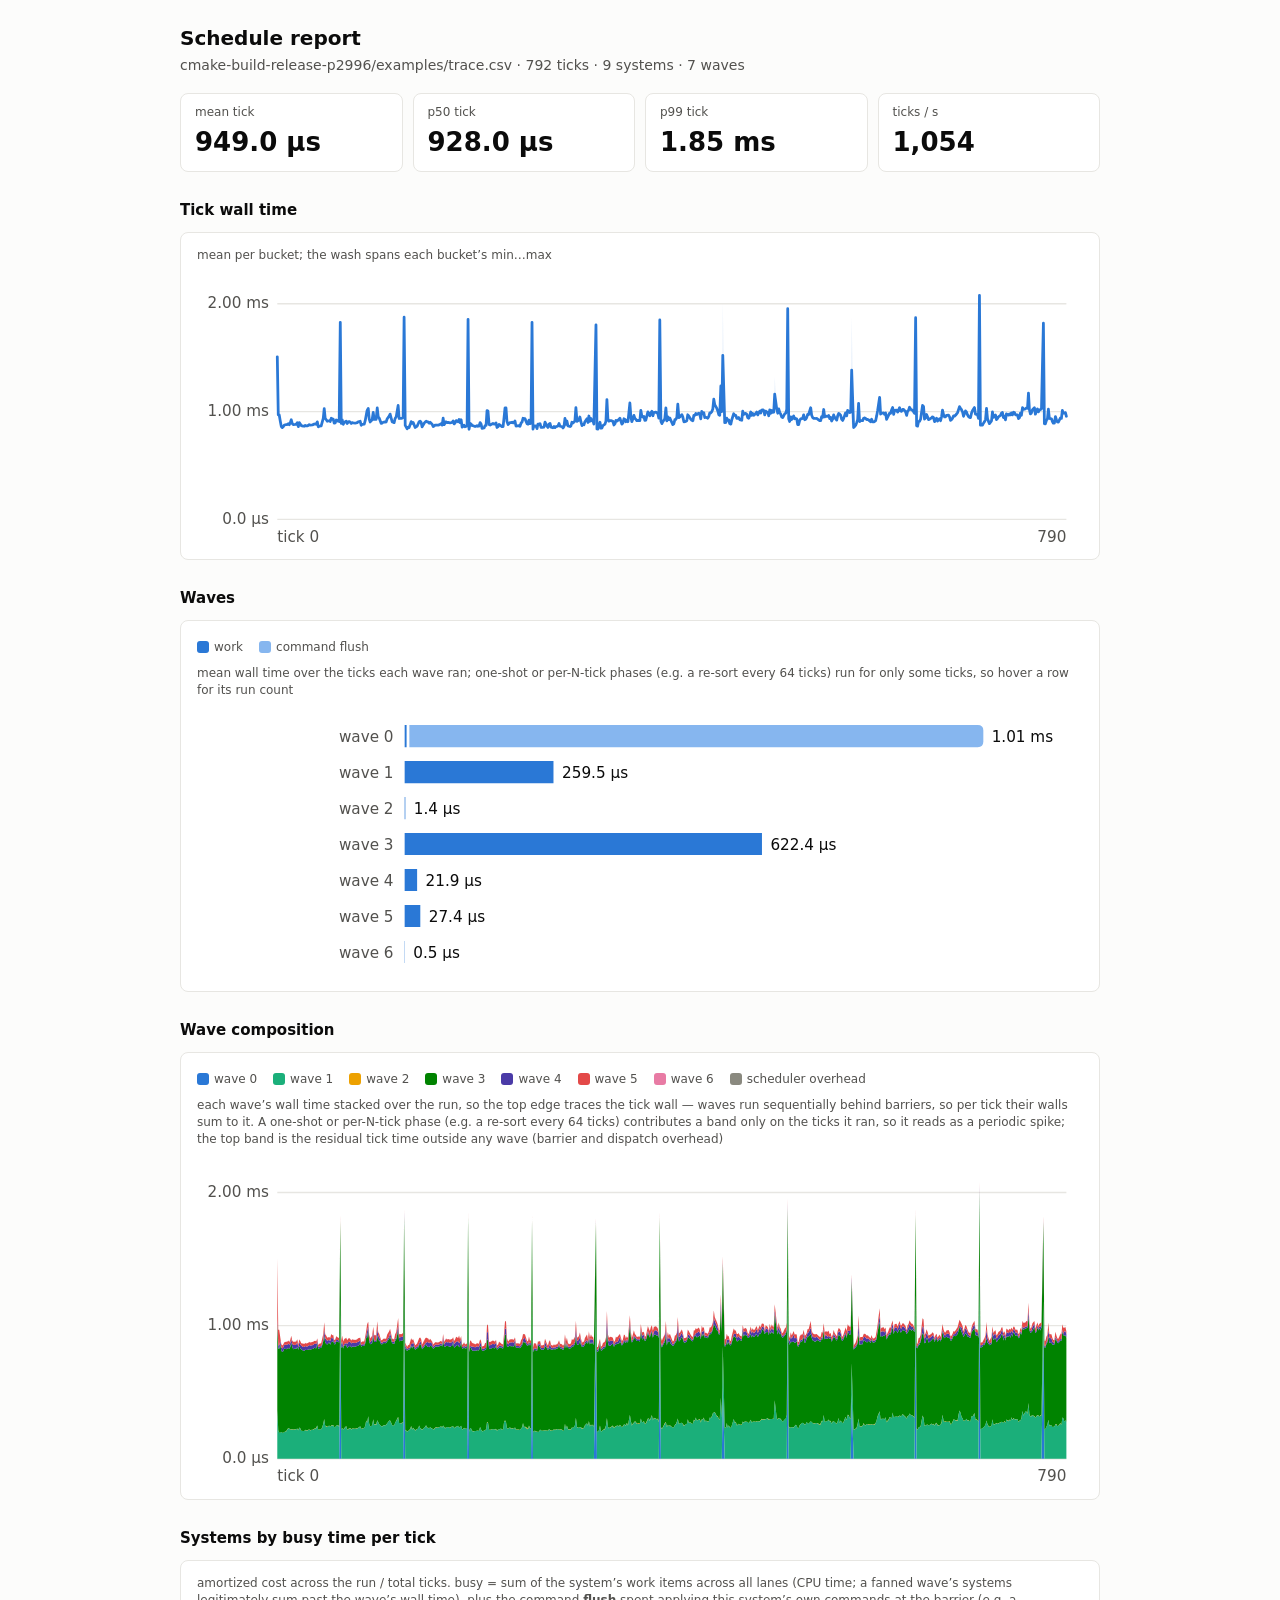
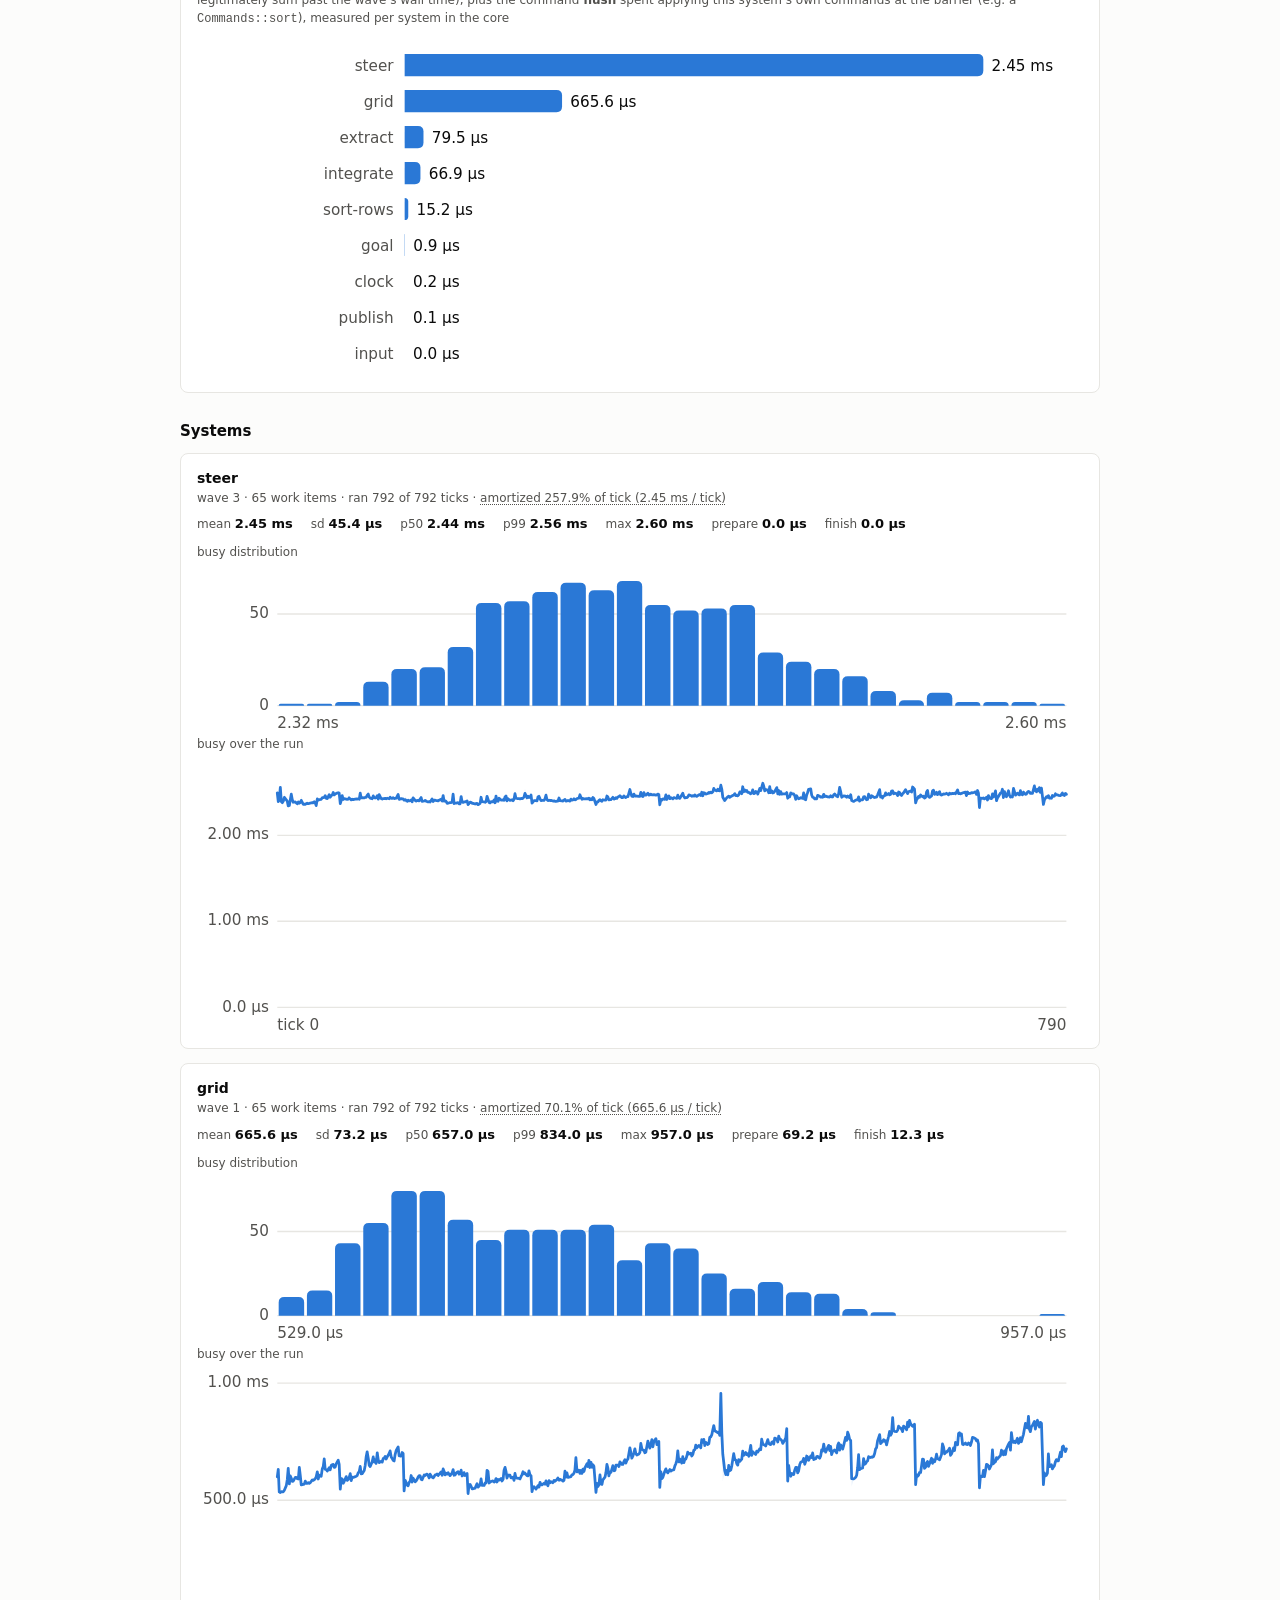
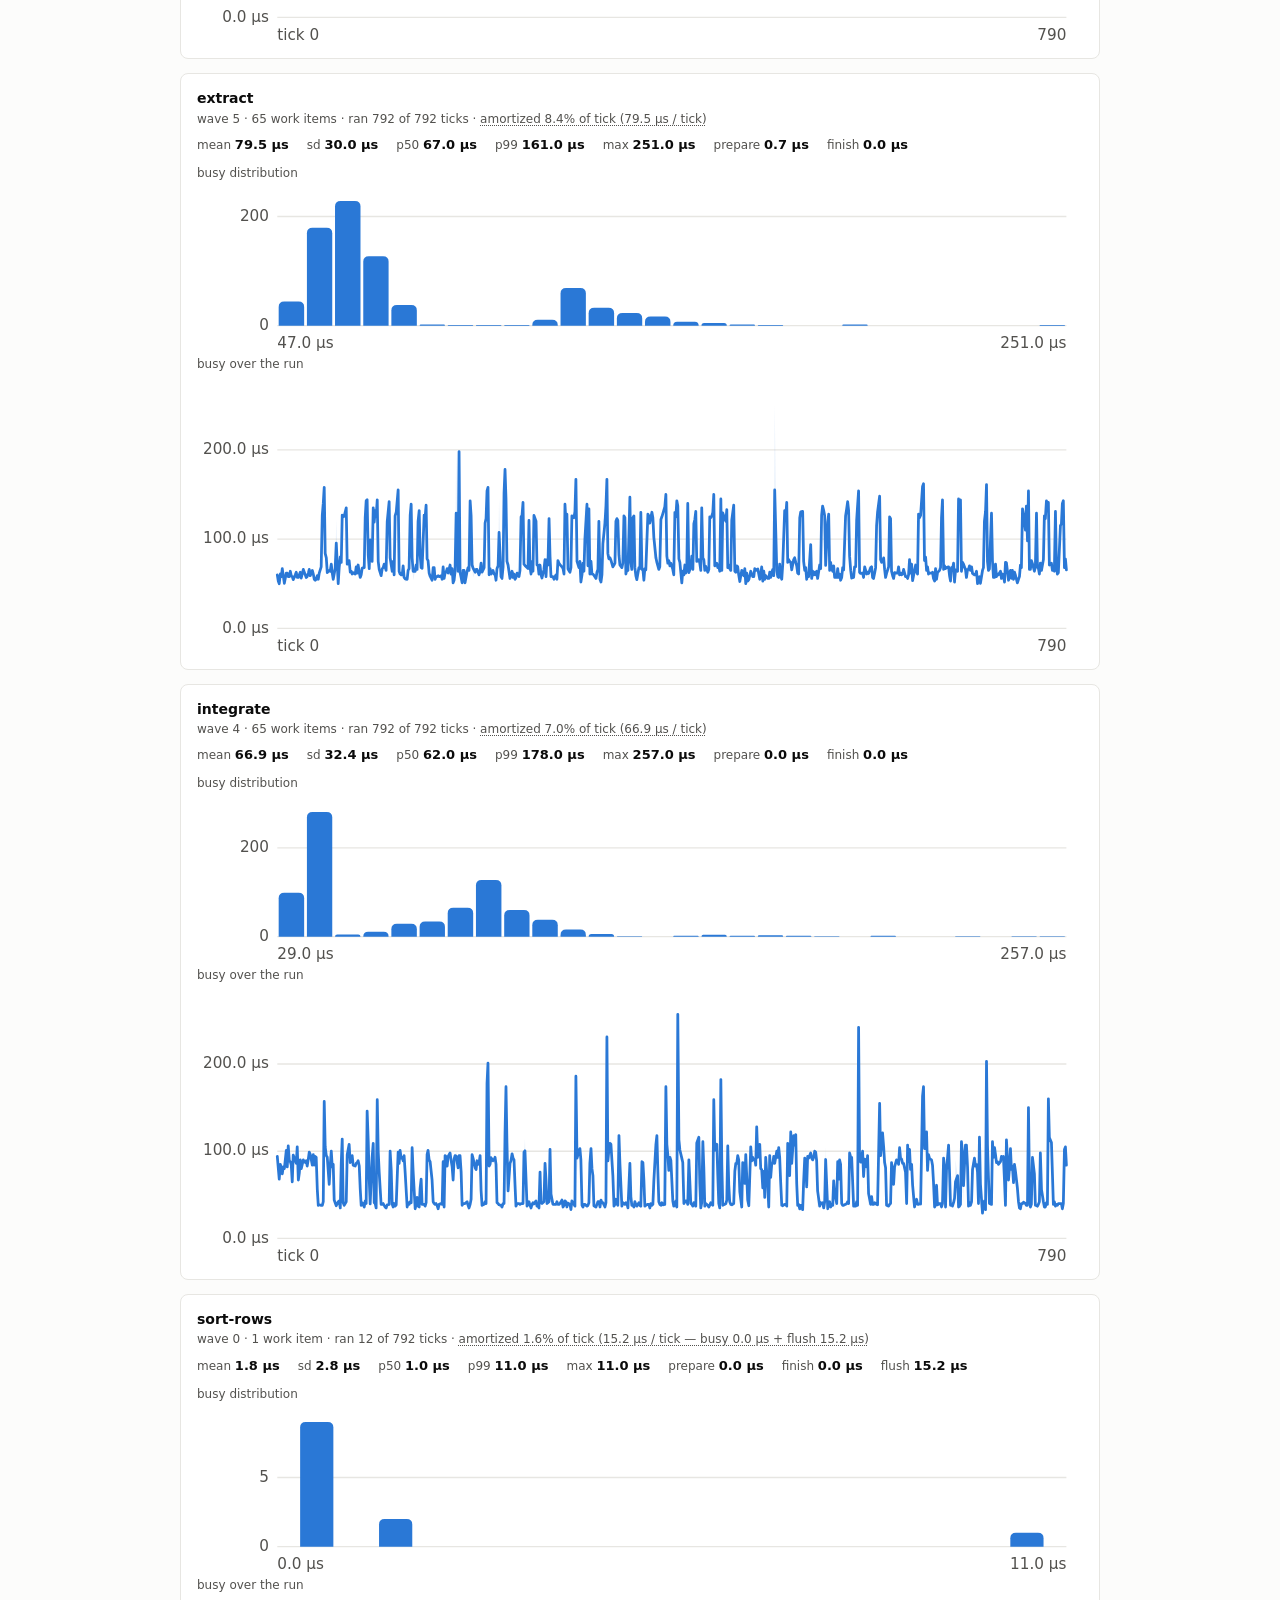
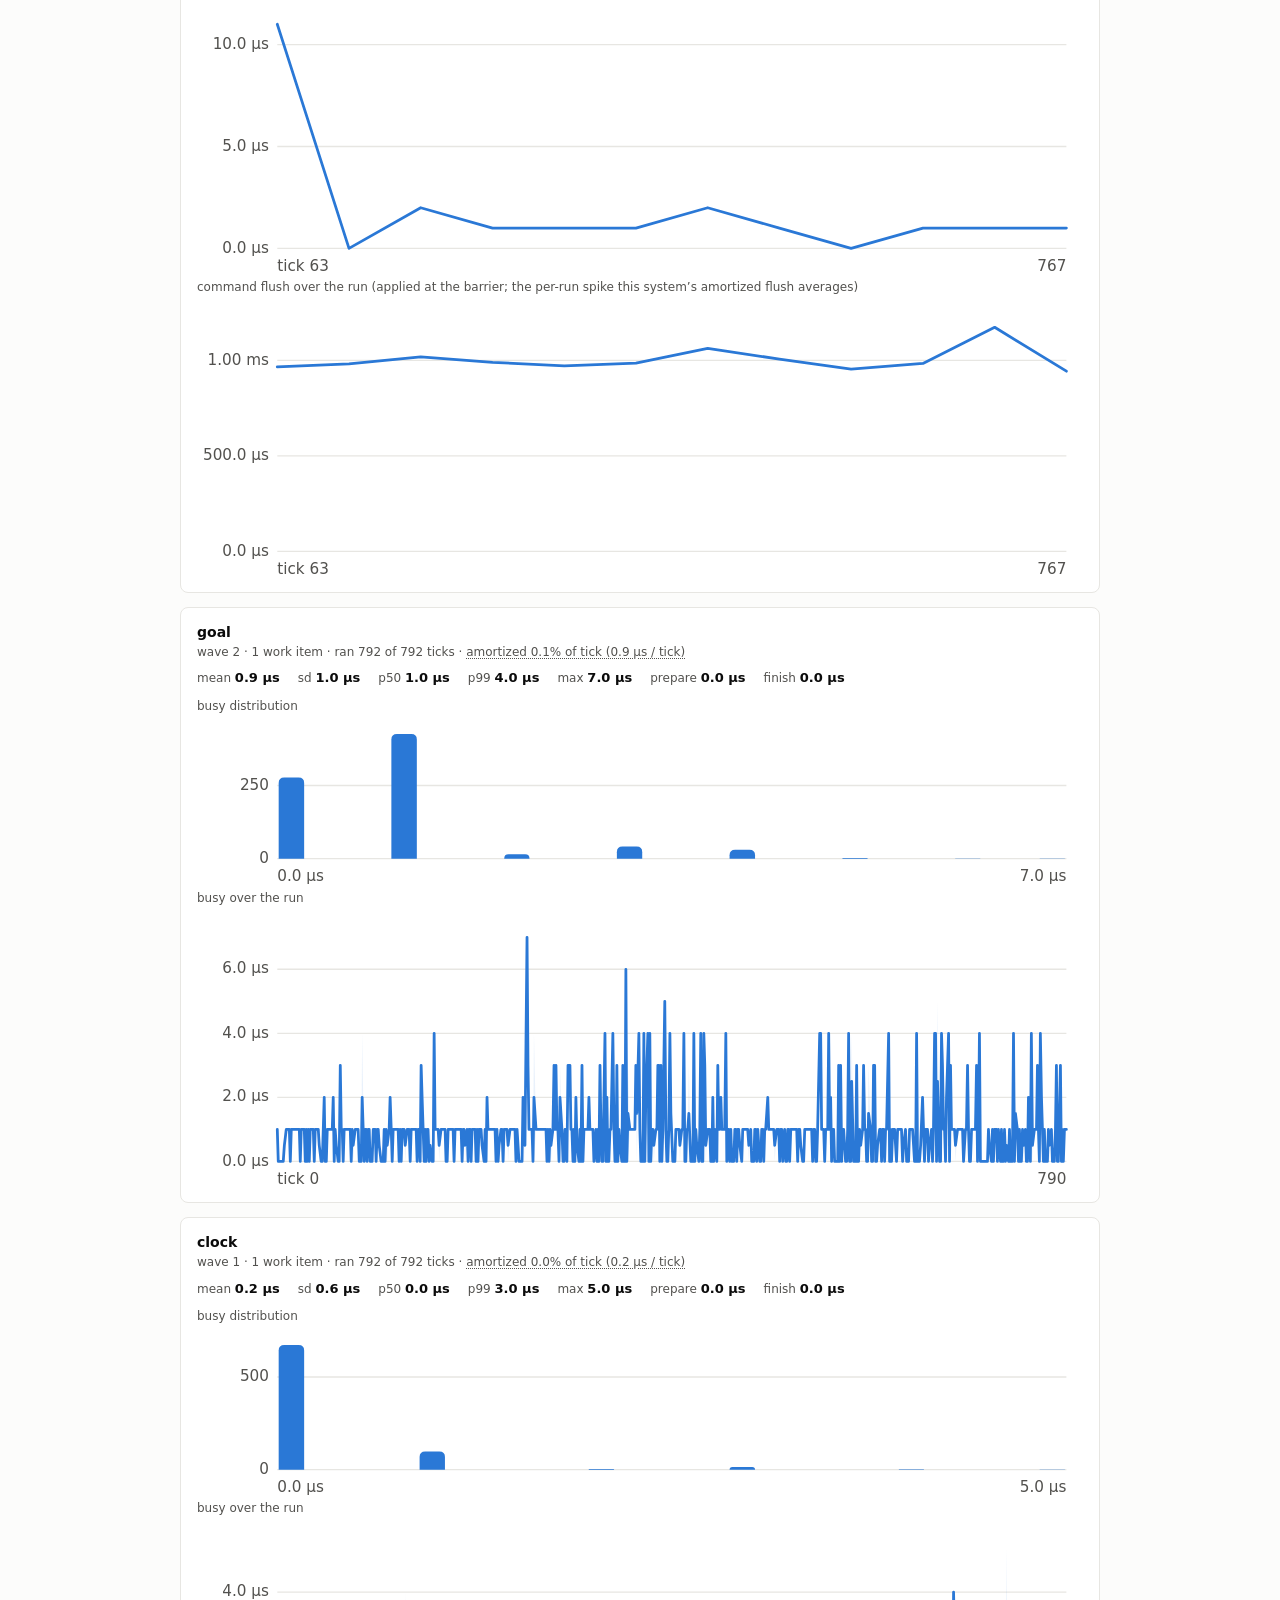
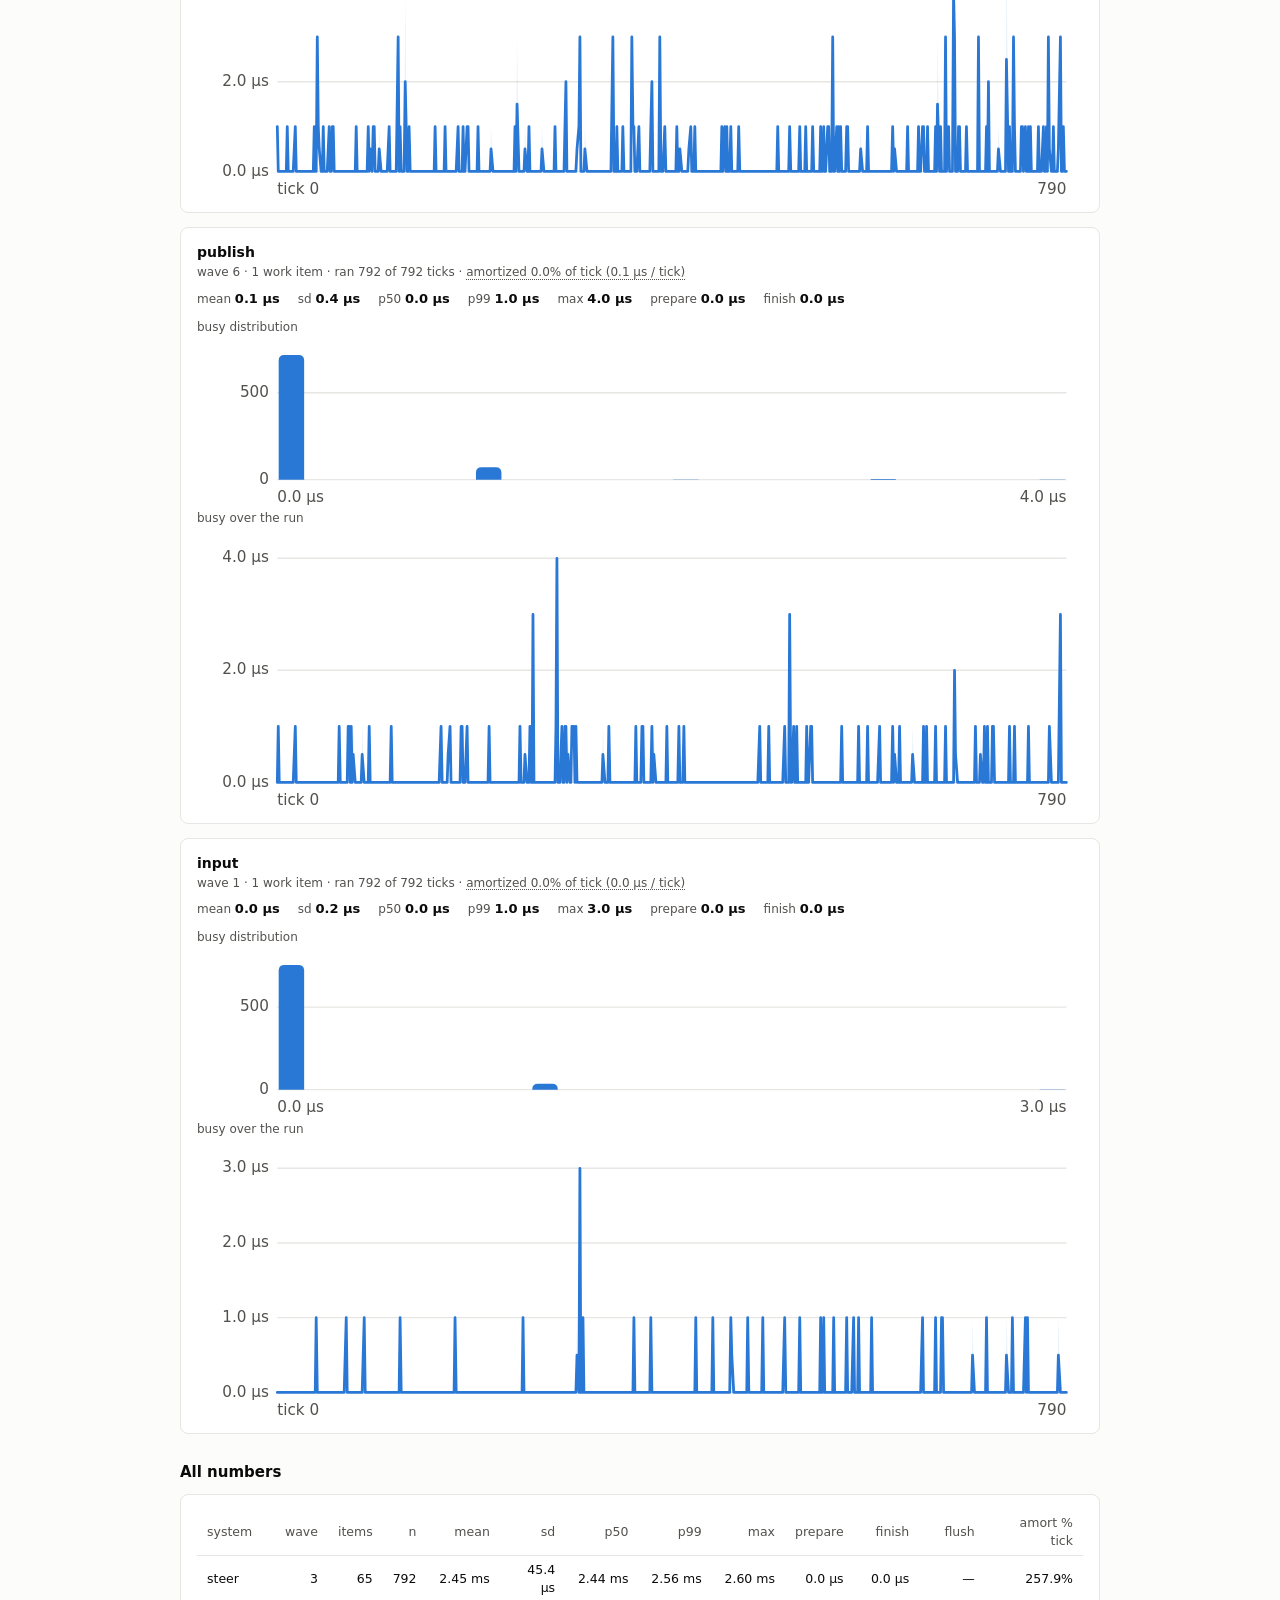
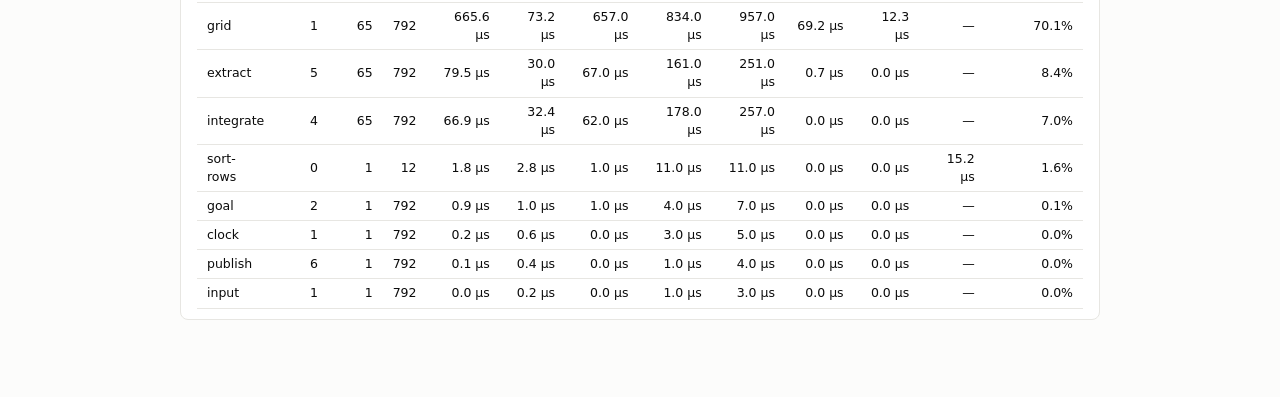
==== commit 4598b635: "minor cleanup" ====
--- a/report.html
+++ b/report.html
@@ -431,38 +431,42 @@
 <body>
 <main>
   <h1>Schedule report</h1>
-  <div class="meta">cmake-build-release-p2996/examples/trace.csv &middot; 568 ticks
+  <div class="meta">cmake-build-release-p2996/examples/trace.csv &middot; 792 ticks
     &middot; 9 systems &middot; 7 waves</div>
 
   <div class="tiles">
     
     <div class="tile"><div class="k">mean tick</div>
-      <div class="v">974.0 µs</div></div>
+      <div class="v">949.0 µs</div></div>
     
     <div class="tile"><div class="k">p50 tick</div>
-      <div class="v">952.0 µs</div></div>
+      <div class="v">928.0 µs</div></div>
     
     <div class="tile"><div class="k">p99 tick</div>
-      <div class="v">1.95 ms</div></div>
+      <div class="v">1.85 ms</div></div>
     
     <div class="tile"><div class="k">ticks / s</div>
-      <div class="v">1,027</div></div>
+      <div class="v">1,054</div></div>
     
   </div>
 
   <h2>Tick wall time</h2>
   <div class="card">
+    
+    <div class="sub">mean per bucket; the wash spans each bucket&rsquo;s
+      min&hellip;max</div>
     
     <svg viewBox="0 0 640 200" class="chart" role="img" preserveAspectRatio="none">
   <line class="grid" x1="58" y1="178.0" x2="628" y2="178.0"/>
   <text class="tick" x="52" y="181.0" text-anchor="end">0.0 µs</text>
-  <line class="grid" x1="58" y1="102.5" x2="628" y2="102.5"/>
-  <text class="tick" x="52" y="105.5" text-anchor="end">1.00 ms</text>
-  <line class="grid" x1="58" y1="27.0" x2="628" y2="27.0"/>
-  <text class="tick" x="52" y="30.0" text-anchor="end">2.00 ms</text>
-  <polyline class="line" points="58.0,109.6 59.0,99.8 60.0,101.4 61.0,78.2 62.0,92.4 63.0,83.8 64.0,111.7 65.0,111.8 66.0,98.6 67.0,109.4 68.1,110.8 69.1,105.0 70.1,110.0 71.1,110.1 72.1,108.9 73.1,110.4 74.1,110.0 75.1,110.9 76.1,111.1 77.1,109.4 78.1,108.7 79.1,110.4 80.1,110.0 81.1,109.4 82.1,110.4 83.1,109.1 84.1,111.0 85.1,108.5 86.1,108.8 87.2,108.1 88.2,106.9 89.2,107.5 90.2,106.6 91.2,107.5 92.2,108.8 93.2,109.0 94.2,109.2 95.2,107.8 96.2,109.0 97.2,107.8 98.2,107.6 99.2,107.9 100.2,105.7 101.2,104.6 102.2,107.5 103.2,106.5 104.2,106.0 105.2,106.7 106.3,106.9 107.3,106.2 108.3,106.8 109.3,105.4 110.3,106.3 111.3,106.7 112.3,105.1 113.3,104.0 114.3,104.2 115.3,103.1 116.3,103.6 117.3,103.8 118.3,103.4 119.3,102.5 120.3,103.3 121.3,28.8 122.3,108.7 123.3,108.5 124.3,107.1 125.4,108.9 126.4,108.2 127.4,106.6 128.4,108.1 129.4,108.8 130.4,108.8 131.4,106.1 132.4,106.7 133.4,107.5 134.4,107.0 135.4,108.6 136.4,106.7 137.4,106.7 138.4,106.8 139.4,107.7 140.4,107.5 141.4,106.2 142.4,105.7 143.4,105.4 144.5,105.5 145.5,105.7 146.5,105.2 147.5,106.8 148.5,103.8 149.5,106.1 150.5,106.3 151.5,104.1 152.5,105.3 153.5,107.0 154.5,106.1 155.5,107.2 156.5,104.2 157.5,106.7 158.5,104.9 159.5,103.6 160.5,106.2 161.5,102.6 162.6,104.3 163.6,104.3 164.6,103.9 165.6,105.7 166.6,104.3 167.6,106.0 168.6,104.1 169.6,102.6 170.6,106.5 171.6,104.2 172.6,102.9 173.6,104.0 174.6,104.4 175.6,105.6 176.6,103.7 177.6,102.6 178.6,104.1 179.6,103.5 180.6,102.9 181.7,103.5 182.7,103.7 183.7,105.3 184.7,105.8 185.7,16.1 186.7,111.4 187.7,109.1 188.7,111.9 189.7,111.8 190.7,108.5 191.7,109.9 192.7,107.6 193.7,108.2 194.7,110.6 195.7,109.1 196.7,110.6 197.7,110.0 198.7,107.3 199.7,107.5 200.8,106.8 201.8,108.8 202.8,110.3 203.8,107.5 204.8,107.0 205.8,107.0 206.8,107.5 207.8,106.3 208.8,107.6 209.8,109.8 210.8,108.6 211.8,107.3 212.8,107.6 213.8,109.6 214.8,107.3 215.8,108.5 216.8,106.4 217.8,106.9 218.8,107.3 219.9,107.2 220.9,107.4 221.9,105.5 222.9,106.5 223.9,106.1 224.9,105.1 225.9,108.1 226.9,108.2 227.9,106.5 228.9,106.3 229.9,105.9 230.9,106.9 231.9,106.6 232.9,107.2 233.9,107.9 234.9,106.2 235.9,106.9 236.9,104.5 237.9,107.9 239.0,105.2 240.0,108.5 241.0,106.9 242.0,108.3 243.0,106.8 244.0,106.3 245.0,105.2 246.0,106.9 247.0,107.2 248.0,107.2 249.0,107.1 250.0,28.9 251.0,109.6 252.0,112.1 253.0,109.5 254.0,111.8 255.0,107.5 256.0,109.1 257.0,110.6 258.1,108.6 259.1,106.1 260.1,107.9 261.1,109.1 262.1,107.8 263.1,107.5 264.1,109.1 265.1,107.8 266.1,109.1 267.1,110.3 268.1,108.8 269.1,110.4 270.1,108.7 271.1,106.9 272.1,106.3 273.1,105.8 274.1,107.9 275.1,107.8 276.1,109.8 277.2,108.8 278.2,107.6 279.2,108.1 280.2,106.2 281.2,109.1 282.2,106.6 283.2,107.5 284.2,107.5 285.2,107.3 286.2,106.8 287.2,107.3 288.2,108.4 289.2,107.1 290.2,109.2 291.2,106.1 292.2,107.1 293.2,106.7 294.2,105.3 295.2,106.0 296.3,106.3 297.3,106.0 298.3,106.6 299.3,107.8 300.3,107.0 301.3,105.2 302.3,106.6 303.3,107.2 304.3,106.6 305.3,105.2 306.3,106.3 307.3,108.7 308.3,109.1 309.3,106.9 310.3,106.5 311.3,108.5 312.3,107.9 313.3,107.7 314.3,31.2 315.4,112.2 316.4,110.0 317.4,109.7 318.4,108.5 319.4,109.2 320.4,111.2 321.4,109.5 322.4,109.3 323.4,111.4 324.4,109.7 325.4,108.9 326.4,110.2 327.4,111.2 328.4,109.4 329.4,110.0 330.4,110.0 331.4,107.5 332.4,108.8 333.4,107.5 334.5,109.7 335.5,108.5 336.5,108.5 337.5,108.1 338.5,108.5 339.5,108.6 340.5,109.3 341.5,110.3 342.5,108.2 343.5,110.0 344.5,107.8 345.5,109.7 346.5,107.8 347.5,108.3 348.5,106.6 349.5,108.1 350.5,108.0 351.5,107.8 352.6,107.6 353.6,108.9 354.6,104.6 355.6,105.6 356.6,106.6 357.6,104.8 358.6,106.1 359.6,105.7 360.6,106.6 361.6,106.9 362.6,106.5 363.6,106.9 364.6,104.6 365.6,106.3 366.6,105.4 367.6,106.0 368.6,106.4 369.6,103.2 370.6,106.8 371.7,105.3 372.7,104.9 373.7,105.9 374.7,105.5 375.7,105.7 376.7,105.7 377.7,106.1 378.7,30.8 379.7,110.3 380.7,109.7 381.7,109.6 382.7,109.4 383.7,110.8 384.7,109.3 385.7,108.5 386.7,110.4 387.7,108.4 388.7,109.5 389.7,107.8 390.8,107.1 391.8,105.8 392.8,107.5 393.8,107.2 394.8,107.2 395.8,106.3 396.8,106.8 397.8,105.2 398.8,107.2 399.8,106.0 400.8,108.3 401.8,105.9 402.8,105.1 403.8,105.4 404.8,105.2 405.8,104.1 406.8,106.3 407.8,104.9 408.8,104.5 409.9,104.1 410.9,102.7 411.9,104.6 412.9,106.3 413.9,104.1 414.9,106.5 415.9,106.5 416.9,106.0 417.9,102.9 418.9,102.8 419.9,102.2 420.9,101.6 421.9,102.4 422.9,103.0 423.9,105.4 424.9,103.7 425.9,104.2 426.9,104.5 427.9,104.0 429.0,102.7 430.0,101.4 431.0,104.4 432.0,102.5 433.0,100.7 434.0,101.0 435.0,100.4 436.0,102.3 437.0,102.5 438.0,102.1 439.0,102.3 440.0,104.1 441.0,101.4 442.0,102.6 443.0,32.9 444.0,108.0 445.0,110.2 446.0,106.8 447.0,107.4 448.1,107.2 449.1,107.4 450.1,106.3 451.1,106.9 452.1,106.7 453.1,107.2 454.1,108.9 455.1,106.2 456.1,107.6 457.1,105.7 458.1,107.6 459.1,105.7 460.1,105.7 461.1,105.4 462.1,105.4 463.1,107.5 464.1,106.0 465.1,107.2 466.1,105.4 467.2,102.4 468.2,103.0 469.2,103.5 470.2,106.9 471.2,103.1 472.2,105.4 473.2,103.4 474.2,103.2 475.2,102.6 476.2,102.5 477.2,103.4 478.2,100.4 479.2,101.1 480.2,102.0 481.2,103.0 482.2,103.5 483.2,103.9 484.2,100.1 485.2,102.1 486.3,101.4 487.3,101.0 488.3,100.6 489.3,98.0 490.3,101.0 491.3,101.9 492.3,100.5 493.3,99.8 494.3,99.8 495.3,100.1 496.3,99.4 497.3,98.8 498.3,98.3 499.3,99.2 500.3,97.7 501.3,98.7 502.3,99.0 503.3,99.1 504.3,98.9 505.4,98.8 506.4,98.0 507.4,30.1 508.4,108.0 509.4,105.6 510.4,106.5 511.4,106.2 512.4,107.7 513.4,106.0 514.4,102.9 515.4,106.9 516.4,105.1 517.4,103.6 518.4,103.5 519.4,104.8 520.4,106.1 521.4,104.8 522.4,104.9 523.4,102.0 524.5,102.6 525.5,103.4 526.5,103.0 527.5,103.2 528.5,102.3 529.5,100.3 530.5,101.4 531.5,101.4 532.5,102.0 533.5,101.1 534.5,99.8 535.5,101.6 536.5,99.4 537.5,100.7 538.5,102.6 539.5,100.6 540.5,98.6 541.5,101.4 542.6,101.8 543.6,101.9 544.6,101.0 545.6,101.0 546.6,100.4 547.6,100.4 548.6,98.6 549.6,101.4 550.6,100.7 551.6,102.0 552.6,103.3 553.6,100.7 554.6,102.9 555.6,99.8 556.6,100.7 557.6,101.6 558.6,100.7 559.6,100.7 560.6,102.1 561.7,102.6 562.7,98.7 563.7,101.2 564.7,101.7 565.7,101.8 566.7,101.7 567.7,99.6 568.7,101.0 569.7,100.5 570.7,102.9 571.7,29.1 572.7,107.7 573.7,106.0 574.7,107.0 575.7,106.7 576.7,107.3 577.7,106.9 578.7,106.3 579.7,107.3 580.8,106.3 581.8,106.6 582.8,106.6 583.8,105.2 584.8,106.1 585.8,105.1 586.8,107.2 587.8,105.1 588.8,105.3 589.8,105.5 590.8,103.5 591.8,103.1 592.8,105.3 593.8,102.9 594.8,105.7 595.8,104.1 596.8,103.4 597.8,104.1 598.8,102.5 599.9,101.8 600.9,103.5 601.9,102.9 602.9,102.6 603.9,102.9 604.9,103.0 605.9,102.0 606.9,102.0 607.9,104.1 608.9,101.0 609.9,104.5 610.9,102.6 611.9,103.0 612.9,104.6 613.9,98.6 614.9,102.6 615.9,100.4 616.9,100.0 617.9,102.4 619.0,99.8 620.0,101.9 621.0,101.3 622.0,100.7 623.0,102.0 624.0,101.0 625.0,102.6 626.0,101.7 627.0,101.3 628.0,101.8"/>
+  <line class="grid" x1="58" y1="100.1" x2="628" y2="100.1"/>
+  <text class="tick" x="52" y="103.1" text-anchor="end">1.00 ms</text>
+  <line class="grid" x1="58" y1="22.2" x2="628" y2="22.2"/>
+  <text class="tick" x="52" y="25.2" text-anchor="end">2.00 ms</text>
+  <polygon class="band" points="58.0,60.6 58.7,102.4 59.4,102.5 60.2,107.2 60.9,110.9 61.6,111.7 62.3,111.0 63.1,109.2 64.5,109.5 65.2,109.5 65.9,108.8 66.7,109.6 67.4,108.1 68.1,106.0 68.8,108.7 69.5,109.5 71.0,109.4 71.7,109.2 72.4,108.1 73.2,111.0 73.9,108.1 74.6,109.1 75.3,109.7 76.8,110.6 77.5,110.7 78.2,110.1 78.9,110.5 79.6,110.4 80.4,110.1 81.1,109.5 81.8,109.9 83.3,109.7 84.0,109.5 84.7,109.1 85.4,109.0 86.1,109.3 86.9,107.5 87.6,111.1 88.3,110.6 89.7,110.4 90.5,107.5 91.2,105.0 91.9,98.0 92.6,105.0 93.4,106.0 94.1,106.7 95.5,106.7 96.2,107.3 97.0,104.9 97.7,105.7 98.4,105.5 99.1,108.5 99.8,108.3 100.6,105.3 102.0,107.1 102.7,107.3 103.5,35.6 104.2,108.7 104.9,106.1 105.6,109.3 106.3,107.6 107.8,107.0 108.5,108.7 109.2,107.7 109.9,107.3 110.7,107.8 111.4,108.7 112.1,108.1 112.8,108.2 114.3,108.4 115.0,108.3 115.7,108.1 116.4,107.5 117.2,107.4 117.9,107.1 118.6,110.0 119.3,109.2 120.8,109.2 121.5,106.7 122.2,103.0 122.9,99.2 123.7,97.8 124.4,105.5 125.1,106.4 126.5,106.0 127.3,100.7 128.0,105.7 128.7,105.6 129.4,105.7 130.2,97.5 130.9,103.9 131.6,104.5 133.0,108.6 133.8,108.4 134.5,107.8 135.2,107.6 135.9,107.7 136.6,107.6 137.4,105.0 138.8,103.4 139.5,101.9 140.3,105.0 141.0,107.6 141.7,107.8 142.4,108.1 143.1,105.1 143.9,103.0 145.3,95.7 146.0,105.1 146.7,105.0 147.5,105.0 148.2,104.8 148.9,104.3 149.6,31.9 150.4,109.6 151.8,112.5 152.5,111.4 153.2,111.6 154.0,109.5 154.7,107.4 155.4,108.6 156.1,107.8 157.6,111.6 158.3,111.1 159.0,110.6 159.7,109.1 160.5,107.4 161.2,107.0 161.9,107.9 162.6,111.0 164.1,108.5 164.8,107.7 165.5,107.1 166.2,107.5 166.9,107.6 167.7,108.5 168.4,107.7 169.8,109.2 170.6,110.9 171.3,110.5 172.0,109.9 172.7,109.8 173.4,109.9 174.2,109.9 174.9,109.5 176.3,108.9 177.1,109.9 177.8,104.9 178.5,109.5 179.2,108.5 179.9,107.5 180.7,108.0 181.4,107.8 182.8,108.2 183.5,108.1 184.3,107.9 185.0,106.9 185.7,109.0 186.4,108.3 187.2,105.2 188.6,107.4 189.3,105.8 190.0,108.1 190.8,106.0 191.5,111.3 192.2,110.8 192.9,109.9 193.6,110.9 195.1,110.5 195.8,33.5 196.5,112.9 197.3,108.6 198.0,109.1 198.7,110.2 199.4,109.7 200.9,110.9 201.6,110.7 202.3,110.2 203.0,110.7 203.7,110.6 204.5,108.1 205.2,109.1 205.9,112.0 207.4,111.9 208.1,110.2 208.8,110.1 209.5,99.4 210.2,99.7 211.0,109.5 211.7,109.8 212.4,109.1 213.8,108.7 214.6,109.1 215.3,109.2 216.0,108.3 216.7,111.6 217.5,111.0 218.2,107.8 219.6,110.4 220.3,111.0 221.1,110.9 221.8,104.4 222.5,97.5 223.2,97.4 223.9,107.3 224.7,108.1 226.1,108.0 226.8,108.1 227.6,107.8 228.3,108.2 229.0,108.2 229.7,106.9 230.4,110.6 231.2,110.5 232.6,110.3 233.3,110.7 234.1,108.4 234.8,107.7 235.5,104.9 236.2,105.3 236.9,102.9 238.4,108.9 239.1,109.2 239.8,106.3 240.5,108.8 241.3,108.5 242.0,35.6 242.7,112.8 243.4,110.0 244.9,110.6 245.6,112.4 246.3,109.1 247.0,109.5 247.8,108.8 248.5,111.5 249.2,111.6 250.6,111.3 251.4,107.7 252.1,109.2 252.8,110.7 253.5,111.6 254.3,109.1 255.0,108.6 255.7,110.9 257.1,111.8 257.9,110.9 258.6,111.7 259.3,110.9 260.0,110.8 260.7,110.5 261.5,108.7 262.2,110.2 263.6,110.9 264.4,111.9 265.1,110.9 265.8,105.0 266.5,109.4 267.2,106.9 268.0,109.8 269.4,110.9 270.1,110.5 270.8,107.8 271.6,108.4 272.3,107.7 273.0,106.7 273.7,97.2 274.5,106.7 275.9,106.2 276.6,104.0 277.3,107.4 278.1,110.2 278.8,109.4 279.5,109.6 280.2,105.0 281.7,105.3 282.4,108.0 283.1,103.3 283.8,107.1 284.6,105.1 285.3,106.7 286.0,106.4 286.7,108.8 288.2,37.4 288.9,112.6 289.6,112.7 290.3,110.1 291.1,107.8 291.8,112.1 292.5,112.0 293.2,108.8 294.7,109.2 295.4,107.0 296.1,91.5 296.8,105.3 297.5,107.0 298.3,106.7 299.0,106.4 300.4,107.1 301.2,109.8 301.9,108.9 302.6,106.5 303.3,107.0 304.0,106.5 304.8,105.7 305.5,104.1 306.9,109.2 307.6,108.4 308.4,105.3 309.1,105.8 309.8,107.5 310.5,106.3 311.3,107.1 312.7,93.9 313.4,103.8 314.1,107.4 314.9,105.3 315.6,102.8 316.3,105.0 317.0,105.6 317.7,105.9 319.2,106.4 319.9,106.6 320.6,99.2 321.4,103.6 322.1,104.1 322.8,103.6 323.5,106.5 324.2,105.8 325.7,100.3 326.4,101.9 327.1,103.1 327.8,101.0 328.6,99.9 329.3,103.1 330.0,99.5 331.5,100.5 332.2,100.9 332.9,101.7 333.6,104.8 334.3,33.9 335.1,107.0 335.8,108.8 336.5,106.7 337.9,105.3 338.7,97.4 339.4,106.8 340.1,103.9 340.8,105.9 341.6,104.8 342.3,106.4 343.7,109.5 344.4,109.0 345.2,105.9 345.9,105.7 346.6,104.3 347.3,94.8 348.1,104.5 348.8,103.9 350.2,102.3 350.9,103.9 351.7,107.5 352.4,107.4 353.1,107.2 353.8,106.8 354.5,102.4 355.3,102.6 356.7,105.6 357.4,106.3 358.2,106.7 358.9,102.8 359.6,102.9 360.3,101.5 361.0,101.9 362.5,101.2 363.2,102.3 363.9,105.4 364.6,100.0 365.4,101.6 366.1,100.9 366.8,104.5 367.5,103.9 369.0,104.9 369.7,103.5 370.4,101.1 371.1,101.1 371.9,100.1 372.6,98.2 373.3,91.1 374.0,93.4 375.5,97.8 376.2,99.6 376.9,102.4 377.6,102.8 378.4,81.6 379.1,100.1 379.8,21.4 381.2,108.1 382.0,107.9 382.7,104.9 383.4,106.4 384.1,106.1 384.8,108.8 385.6,109.2 386.3,105.7 387.7,101.7 388.5,102.9 389.2,102.8 389.9,105.0 390.6,105.0 391.3,104.4 392.1,104.1 393.5,106.4 394.2,99.7 394.9,102.2 395.7,101.6 396.4,101.4 397.1,102.1 397.8,104.5 398.6,104.9 400.0,100.4 400.7,102.8 401.4,101.5 402.2,102.8 402.9,102.2 403.6,101.3 404.3,100.4 405.1,102.5 406.5,99.8 407.2,101.1 407.9,99.0 408.7,98.8 409.4,99.2 410.1,102.5 410.8,99.0 412.3,100.9 413.0,103.1 413.7,98.9 414.4,101.4 415.2,99.3 415.9,100.6 416.6,100.5 417.3,75.1 418.8,98.3 419.5,101.3 420.2,98.2 420.9,100.7 421.6,101.8 422.4,104.1 423.1,104.3 424.5,101.8 425.3,101.2 426.0,98.4 426.7,25.8 427.4,105.3 428.1,107.3 428.9,103.9 429.6,103.9 431.0,103.2 431.7,105.3 432.5,105.1 433.2,105.3 433.9,109.5 434.6,109.6 435.4,106.3 436.1,104.9 437.5,105.0 438.2,102.5 439.0,106.0 439.7,105.7 440.4,104.5 441.1,102.1 441.8,102.1 443.3,97.3 444.0,102.8 444.7,104.4 445.5,105.0 446.2,105.0 446.9,105.1 447.6,105.0 448.3,103.9 449.8,106.7 450.5,106.6 451.2,103.7 451.9,104.3 452.7,98.6 453.4,104.0 454.1,103.1 455.6,103.6 456.3,102.9 457.0,105.2 457.7,104.3 458.4,106.9 459.2,105.5 459.9,102.5 460.6,102.1 462.1,106.3 462.8,103.2 463.5,101.5 464.2,101.9 464.9,102.7 465.7,105.7 466.4,106.5 467.1,103.9 468.5,101.0 469.3,103.2 470.0,99.2 470.7,100.1 471.4,100.8 472.2,100.6 472.9,31.6 474.3,111.6 475.0,110.9 475.8,109.9 476.5,108.1 477.2,106.0 477.9,94.1 478.6,107.3 479.4,106.7 480.8,106.7 481.5,104.9 482.3,104.7 483.0,105.1 483.7,105.9 484.4,105.7 485.1,104.3 486.6,107.5 487.3,105.6 488.0,107.5 488.7,107.6 489.5,107.2 490.2,106.7 490.9,103.4 491.6,99.5 493.1,89.8 493.8,102.0 494.5,101.2 495.2,101.2 496.0,101.1 496.7,102.1 497.4,101.1 498.1,105.4 499.6,102.6 500.3,101.2 501.0,101.3 501.7,99.0 502.5,97.1 503.2,102.1 503.9,97.6 505.3,99.0 506.1,100.5 506.8,98.8 507.5,97.3 508.2,99.7 508.9,99.9 509.7,98.6 510.4,98.2 511.8,100.2 512.6,102.8 513.3,99.8 514.0,99.1 514.7,97.0 515.4,98.2 516.2,99.0 516.9,96.2 518.3,101.4 519.1,32.3 519.8,110.3 520.5,110.6 521.2,107.4 521.9,107.2 522.7,105.0 524.1,95.7 524.8,96.4 525.5,105.5 526.3,104.6 527.0,102.2 527.7,103.8 528.4,105.9 529.2,105.5 530.6,104.6 531.3,103.9 532.0,104.5 532.8,107.4 533.5,105.5 534.2,104.9 534.9,106.9 536.4,105.3 537.1,106.7 537.8,104.0 538.5,99.1 539.3,102.4 540.0,104.0 540.7,103.9 541.4,102.0 542.9,102.6 543.6,103.9 544.3,106.4 545.0,105.9 545.7,105.0 546.5,103.2 547.2,103.4 547.9,101.1 549.4,100.8 550.1,98.7 550.8,96.5 551.5,97.7 552.2,98.7 553.0,100.4 553.7,102.4 555.1,99.6 555.8,100.4 556.6,102.5 557.3,103.8 558.0,104.3 558.7,104.5 559.5,101.1 560.2,97.7 561.6,97.2 562.3,101.9 563.1,102.1 563.8,102.4 564.5,105.0 565.2,16.1 565.9,108.4 567.4,109.8 568.1,108.5 568.8,107.5 569.6,105.8 570.3,97.8 571.0,105.1 571.7,107.2 572.4,108.7 573.9,106.8 574.6,100.4 575.3,104.3 576.1,103.2 576.8,102.6 577.5,105.9 578.2,105.1 578.9,102.8 580.4,102.9 581.1,101.2 581.8,100.8 582.5,104.4 583.3,103.5 584.0,106.1 584.7,101.5 586.2,102.7 586.9,101.8 587.6,102.5 588.3,101.1 589.0,102.5 589.8,100.6 590.5,100.8 591.2,102.1 592.6,102.5 593.4,105.2 594.1,104.5 594.8,101.2 595.5,102.8 596.3,97.3 597.0,97.9 598.4,98.2 599.1,97.4 599.9,97.7 600.6,86.7 601.3,98.8 602.0,101.8 602.7,101.2 603.5,98.5 604.9,97.3 605.6,102.0 606.4,99.7 607.1,98.2 607.8,100.3 608.5,99.0 609.2,98.6 610.0,94.6 611.4,36.3 612.1,108.8 612.8,109.0 613.6,106.4 614.3,105.4 615.0,98.3 615.7,103.5 617.2,105.3 617.9,107.3 618.6,108.5 619.3,108.5 620.1,103.7 620.8,106.0 621.5,107.5 622.2,107.7 623.7,104.7 624.4,105.0 625.1,99.3 625.8,101.3 626.6,101.1 627.3,100.9 628.0,103.2 628.0,103.7 627.3,100.9 626.6,101.1 625.8,101.3 625.1,99.3 624.4,105.0 623.7,104.7 622.2,107.8 621.5,107.5 620.8,106.0 620.1,103.7 619.3,108.5 618.6,108.5 617.9,107.3 617.2,105.3 615.7,106.5 615.0,98.3 614.3,105.4 613.6,106.4 612.8,109.0 612.1,108.8 611.4,36.3 610.0,101.5 609.2,98.6 608.5,99.0 607.8,100.3 607.1,98.2 606.4,99.7 605.6,102.0 604.9,97.3 603.5,98.9 602.7,101.2 602.0,101.8 601.3,98.8 600.6,86.7 599.9,97.7 599.1,97.4 598.4,98.2 597.0,99.1 596.3,97.3 595.5,102.8 594.8,101.2 594.1,104.5 593.4,105.2 592.6,102.5 591.2,102.6 590.5,100.8 589.8,100.6 589.0,102.5 588.3,101.1 587.6,102.5 586.9,101.8 586.2,102.7 584.7,101.9 584.0,106.1 583.3,103.5 582.5,104.4 581.8,100.8 581.1,101.2 580.4,102.9 578.9,105.0 578.2,105.1 577.5,105.9 576.8,102.6 576.1,103.2 575.3,104.3 574.6,100.4 573.9,106.8 572.4,109.0 571.7,107.2 571.0,105.1 570.3,97.8 569.6,105.8 568.8,107.5 568.1,108.5 567.4,109.8 565.9,111.3 565.2,16.1 564.5,105.0 563.8,102.4 563.1,102.1 562.3,101.9 561.6,97.2 560.2,101.0 559.5,101.1 558.7,104.5 558.0,104.3 557.3,103.8 556.6,102.5 555.8,100.4 555.1,99.6 553.7,104.6 553.0,100.4 552.2,98.7 551.5,97.7 550.8,96.5 550.1,98.7 549.4,100.8 547.9,104.6 547.2,103.4 546.5,103.2 545.7,105.0 545.0,105.9 544.3,106.4 543.6,103.9 542.9,102.6 541.4,103.7 540.7,103.9 540.0,104.0 539.3,102.4 538.5,99.1 537.8,104.0 537.1,106.7 536.4,105.3 534.9,107.1 534.2,104.9 533.5,105.5 532.8,107.4 532.0,104.5 531.3,103.9 530.6,104.6 529.2,105.7 528.4,105.9 527.7,103.8 527.0,102.2 526.3,104.6 525.5,105.5 524.8,96.4 524.1,95.7 522.7,106.0 521.9,107.2 521.2,107.4 520.5,110.6 519.8,110.3 519.1,32.3 518.3,101.4 516.9,101.8 516.2,99.0 515.4,98.2 514.7,97.0 514.0,99.1 513.3,99.8 512.6,102.8 511.8,100.2 510.4,99.0 509.7,98.6 508.9,99.9 508.2,99.7 507.5,97.3 506.8,98.8 506.1,100.5 505.3,99.0 503.9,100.9 503.2,102.1 502.5,97.1 501.7,99.0 501.0,101.3 500.3,101.2 499.6,102.6 498.1,106.0 497.4,101.1 496.7,102.1 496.0,101.1 495.2,101.2 494.5,101.2 493.8,102.0 493.1,89.8 491.6,99.7 490.9,103.4 490.2,106.7 489.5,107.2 488.7,107.6 488.0,107.5 487.3,105.6 486.6,107.5 485.1,107.9 484.4,105.7 483.7,105.9 483.0,105.1 482.3,104.7 481.5,104.9 480.8,106.7 479.4,106.8 478.6,107.3 477.9,94.1 477.2,106.0 476.5,108.1 475.8,109.9 475.0,110.9 474.3,111.6 472.9,108.7 472.2,100.6 471.4,100.8 470.7,100.1 470.0,99.2 469.3,103.2 468.5,101.0 467.1,106.0 466.4,106.5 465.7,105.7 464.9,102.7 464.2,101.9 463.5,101.5 462.8,103.2 462.1,106.3 460.6,106.5 459.9,102.5 459.2,105.5 458.4,106.9 457.7,104.3 457.0,105.2 456.3,102.9 455.6,103.6 454.1,103.6 453.4,104.0 452.7,98.6 451.9,104.3 451.2,103.7 450.5,106.6 449.8,106.7 448.3,107.1 447.6,105.0 446.9,105.1 446.2,105.0 445.5,105.0 444.7,104.4 444.0,102.8 443.3,97.3 441.8,102.2 441.1,102.1 440.4,104.5 439.7,105.7 439.0,106.0 438.2,102.5 437.5,105.0 436.1,105.9 435.4,106.3 434.6,109.6 433.9,109.5 433.2,105.3 432.5,105.1 431.7,105.3 431.0,103.2 429.6,107.8 428.9,103.9 428.1,107.3 427.4,105.3 426.7,25.8 426.0,98.4 425.3,101.2 424.5,101.8 423.1,104.6 422.4,104.1 421.6,101.8 420.9,100.7 420.2,98.2 419.5,101.3 418.8,98.3 417.3,99.9 416.6,100.5 415.9,100.6 415.2,99.3 414.4,101.4 413.7,98.9 413.0,103.1 412.3,100.9 410.8,100.6 410.1,102.5 409.4,99.2 408.7,98.8 407.9,99.0 407.2,101.1 406.5,99.8 405.1,102.5 404.3,100.4 403.6,101.3 402.9,102.2 402.2,102.8 401.4,101.5 400.7,102.8 400.0,100.4 398.6,105.0 397.8,104.5 397.1,102.1 396.4,101.4 395.7,101.6 394.9,102.2 394.2,99.7 393.5,106.4 392.1,107.8 391.3,104.4 390.6,105.0 389.9,105.0 389.2,102.8 388.5,102.9 387.7,101.7 386.3,106.4 385.6,109.2 384.8,108.8 384.1,106.1 383.4,106.4 382.7,104.9 382.0,107.9 381.2,108.1 379.8,97.6 379.1,100.1 378.4,81.6 377.6,102.8 376.9,102.4 376.2,99.6 375.5,97.8 374.0,96.8 373.3,91.1 372.6,98.2 371.9,100.1 371.1,101.1 370.4,101.1 369.7,103.5 369.0,104.9 367.5,104.4 366.8,104.5 366.1,100.9 365.4,101.6 364.6,100.0 363.9,105.4 363.2,102.3 362.5,101.2 361.0,102.5 360.3,101.5 359.6,102.9 358.9,102.8 358.2,106.7 357.4,106.3 356.7,105.6 355.3,104.3 354.5,102.4 353.8,106.8 353.1,107.2 352.4,107.4 351.7,107.5 350.9,103.9 350.2,102.3 348.8,104.2 348.1,104.5 347.3,94.8 346.6,104.3 345.9,105.7 345.2,105.9 344.4,109.0 343.7,109.5 342.3,106.6 341.6,104.8 340.8,105.9 340.1,103.9 339.4,106.8 338.7,97.4 337.9,105.3 336.5,108.1 335.8,108.8 335.1,107.0 334.3,33.9 333.6,104.8 332.9,101.7 332.2,100.9 331.5,100.5 330.0,102.1 329.3,103.1 328.6,99.9 327.8,101.0 327.1,103.1 326.4,101.9 325.7,100.3 324.2,106.7 323.5,106.5 322.8,103.6 322.1,104.1 321.4,103.6 320.6,99.2 319.9,106.6 319.2,106.4 317.7,107.6 317.0,105.6 316.3,105.0 315.6,102.8 314.9,105.3 314.1,107.4 313.4,103.8 312.7,93.9 311.3,107.6 310.5,106.3 309.8,107.5 309.1,105.8 308.4,105.3 307.6,108.4 306.9,109.2 305.5,105.7 304.8,105.7 304.0,106.5 303.3,107.0 302.6,106.5 301.9,108.9 301.2,109.8 300.4,107.1 299.0,106.7 298.3,106.7 297.5,107.0 296.8,105.3 296.1,91.5 295.4,107.0 294.7,109.2 293.2,111.7 292.5,112.0 291.8,112.1 291.1,107.8 290.3,110.1 289.6,112.7 288.9,112.6 288.2,37.4 286.7,109.5 286.0,106.4 285.3,106.7 284.6,105.1 283.8,107.1 283.1,103.3 282.4,108.0 281.7,105.3 280.2,109.7 279.5,109.6 278.8,109.4 278.1,110.2 277.3,107.4 276.6,104.0 275.9,106.2 274.5,107.5 273.7,97.2 273.0,106.7 272.3,107.7 271.6,108.4 270.8,107.8 270.1,110.5 269.4,110.9 268.0,111.3 267.2,106.9 266.5,109.4 265.8,105.0 265.1,110.9 264.4,111.9 263.6,110.9 262.2,111.2 261.5,108.7 260.7,110.5 260.0,110.8 259.3,110.9 258.6,111.7 257.9,110.9 257.1,111.8 255.7,111.8 255.0,108.6 254.3,109.1 253.5,111.6 252.8,110.7 252.1,109.2 251.4,107.7 250.6,111.3 249.2,111.6 248.5,111.5 247.8,108.8 247.0,109.5 246.3,109.1 245.6,112.4 244.9,110.6 243.4,110.6 242.7,112.8 242.0,35.6 241.3,108.5 240.5,108.8 239.8,106.3 239.1,109.2 238.4,108.9 236.9,107.5 236.2,105.3 235.5,104.9 234.8,107.7 234.1,108.4 233.3,110.7 232.6,110.3 231.2,110.6 230.4,110.6 229.7,106.9 229.0,108.2 228.3,108.2 227.6,107.8 226.8,108.1 226.1,108.0 224.7,110.8 223.9,107.3 223.2,97.4 222.5,97.5 221.8,104.4 221.1,110.9 220.3,111.0 219.6,110.4 218.2,111.1 217.5,111.0 216.7,111.6 216.0,108.3 215.3,109.2 214.6,109.1 213.8,108.7 212.4,109.8 211.7,109.8 211.0,109.5 210.2,99.7 209.5,99.4 208.8,110.1 208.1,110.2 207.4,111.9 205.9,112.5 205.2,109.1 204.5,108.1 203.7,110.6 203.0,110.7 202.3,110.2 201.6,110.7 200.9,110.9 199.4,110.9 198.7,110.2 198.0,109.1 197.3,108.6 196.5,112.9 195.8,33.5 195.1,110.5 193.6,111.3 192.9,109.9 192.2,110.8 191.5,111.3 190.8,106.0 190.0,108.1 189.3,105.8 188.6,107.4 187.2,108.0 186.4,108.3 185.7,109.0 185.0,106.9 184.3,107.9 183.5,108.1 182.8,108.2 181.4,108.0 180.7,108.0 179.9,107.5 179.2,108.5 178.5,109.5 177.8,104.9 177.1,109.9 176.3,108.9 174.9,109.9 174.2,109.9 173.4,109.9 172.7,109.8 172.0,109.9 171.3,110.5 170.6,110.9 169.8,109.2 168.4,107.9 167.7,108.5 166.9,107.6 166.2,107.5 165.5,107.1 164.8,107.7 164.1,108.5 162.6,111.3 161.9,107.9 161.2,107.0 160.5,107.4 159.7,109.1 159.0,110.6 158.3,111.1 157.6,111.6 156.1,108.0 155.4,108.6 154.7,107.4 154.0,109.5 153.2,111.6 152.5,111.4 151.8,112.5 150.4,110.5 149.6,31.9 148.9,104.3 148.2,104.8 147.5,105.0 146.7,105.0 146.0,105.1 145.3,95.7 143.9,104.9 143.1,105.1 142.4,108.1 141.7,107.8 141.0,107.6 140.3,105.0 139.5,101.9 138.8,103.4 137.4,105.6 136.6,107.6 135.9,107.7 135.2,107.6 134.5,107.8 133.8,108.4 133.0,108.6 131.6,105.0 130.9,103.9 130.2,97.5 129.4,105.7 128.7,105.6 128.0,105.7 127.3,100.7 126.5,106.0 125.1,108.8 124.4,105.5 123.7,97.8 122.9,99.2 122.2,103.0 121.5,106.7 120.8,109.2 119.3,109.5 118.6,110.0 117.9,107.1 117.2,107.4 116.4,107.5 115.7,108.1 115.0,108.3 114.3,108.4 112.8,108.5 112.1,108.1 111.4,108.7 110.7,107.8 109.9,107.3 109.2,107.7 108.5,108.7 107.8,107.0 106.3,108.4 105.6,109.3 104.9,106.1 104.2,108.7 103.5,35.6 102.7,107.3 102.0,107.1 100.6,107.2 99.8,108.3 99.1,108.5 98.4,105.5 97.7,105.7 97.0,104.9 96.2,107.3 95.5,106.7 94.1,107.5 93.4,106.0 92.6,105.0 91.9,98.0 91.2,105.0 90.5,107.5 89.7,110.4 88.3,110.8 87.6,111.1 86.9,107.5 86.1,109.3 85.4,109.0 84.7,109.1 84.0,109.5 83.3,109.7 81.8,109.9 81.1,109.5 80.4,110.1 79.6,110.4 78.9,110.5 78.2,110.1 77.5,110.7 76.8,110.6 75.3,110.8 74.6,109.1 73.9,108.1 73.2,111.0 72.4,108.1 71.7,109.2 71.0,109.4 69.5,109.5 68.8,108.7 68.1,106.0 67.4,108.1 66.7,109.6 65.9,108.8 65.2,109.5 64.5,109.5 63.1,110.4 62.3,111.0 61.6,111.7 60.9,110.9 60.2,107.2 59.4,102.5 58.7,102.4 58.0,60.6"/>
+  <polyline class="line" points="58.0,60.6 58.7,102.4 59.4,102.5 60.2,107.2 60.9,110.9 61.6,111.7 62.3,111.0 63.1,109.8 64.5,109.5 65.2,109.5 65.9,108.8 66.7,109.6 67.4,108.1 68.1,106.0 68.8,108.7 69.5,109.5 71.0,109.4 71.7,109.2 72.4,108.1 73.2,111.0 73.9,108.1 74.6,109.1 75.3,110.2 76.8,110.6 77.5,110.7 78.2,110.1 78.9,110.5 79.6,110.4 80.4,110.1 81.1,109.5 81.8,109.9 83.3,109.7 84.0,109.5 84.7,109.1 85.4,109.0 86.1,109.3 86.9,107.5 87.6,111.1 88.3,110.7 89.7,110.4 90.5,107.5 91.2,105.0 91.9,98.0 92.6,105.0 93.4,106.0 94.1,107.1 95.5,106.7 96.2,107.3 97.0,104.9 97.7,105.7 98.4,105.5 99.1,108.5 99.8,108.3 100.6,106.2 102.0,107.1 102.7,107.3 103.5,35.6 104.2,108.7 104.9,106.1 105.6,109.3 106.3,108.0 107.8,107.0 108.5,108.7 109.2,107.7 109.9,107.3 110.7,107.8 111.4,108.7 112.1,108.1 112.8,108.3 114.3,108.4 115.0,108.3 115.7,108.1 116.4,107.5 117.2,107.4 117.9,107.1 118.6,110.0 119.3,109.4 120.8,109.2 121.5,106.7 122.2,103.0 122.9,99.2 123.7,97.8 124.4,105.5 125.1,107.6 126.5,106.0 127.3,100.7 128.0,105.7 128.7,105.6 129.4,105.7 130.2,97.5 130.9,103.9 131.6,104.8 133.0,108.6 133.8,108.4 134.5,107.8 135.2,107.6 135.9,107.7 136.6,107.6 137.4,105.3 138.8,103.4 139.5,101.9 140.3,105.0 141.0,107.6 141.7,107.8 142.4,108.1 143.1,105.1 143.9,103.9 145.3,95.7 146.0,105.1 146.7,105.0 147.5,105.0 148.2,104.8 148.9,104.3 149.6,31.9 150.4,110.1 151.8,112.5 152.5,111.4 153.2,111.6 154.0,109.5 154.7,107.4 155.4,108.6 156.1,107.9 157.6,111.6 158.3,111.1 159.0,110.6 159.7,109.1 160.5,107.4 161.2,107.0 161.9,107.9 162.6,111.2 164.1,108.5 164.8,107.7 165.5,107.1 166.2,107.5 166.9,107.6 167.7,108.5 168.4,107.8 169.8,109.2 170.6,110.9 171.3,110.5 172.0,109.9 172.7,109.8 173.4,109.9 174.2,109.9 174.9,109.7 176.3,108.9 177.1,109.9 177.8,104.9 178.5,109.5 179.2,108.5 179.9,107.5 180.7,108.0 181.4,107.9 182.8,108.2 183.5,108.1 184.3,107.9 185.0,106.9 185.7,109.0 186.4,108.3 187.2,106.6 188.6,107.4 189.3,105.8 190.0,108.1 190.8,106.0 191.5,111.3 192.2,110.8 192.9,109.9 193.6,111.1 195.1,110.5 195.8,33.5 196.5,112.9 197.3,108.6 198.0,109.1 198.7,110.2 199.4,110.3 200.9,110.9 201.6,110.7 202.3,110.2 203.0,110.7 203.7,110.6 204.5,108.1 205.2,109.1 205.9,112.2 207.4,111.9 208.1,110.2 208.8,110.1 209.5,99.4 210.2,99.7 211.0,109.5 211.7,109.8 212.4,109.4 213.8,108.7 214.6,109.1 215.3,109.2 216.0,108.3 216.7,111.6 217.5,111.0 218.2,109.4 219.6,110.4 220.3,111.0 221.1,110.9 221.8,104.4 222.5,97.5 223.2,97.4 223.9,107.3 224.7,109.4 226.1,108.0 226.8,108.1 227.6,107.8 228.3,108.2 229.0,108.2 229.7,106.9 230.4,110.6 231.2,110.5 232.6,110.3 233.3,110.7 234.1,108.4 234.8,107.7 235.5,104.9 236.2,105.3 236.9,105.2 238.4,108.9 239.1,109.2 239.8,106.3 240.5,108.8 241.3,108.5 242.0,35.6 242.7,112.8 243.4,110.3 244.9,110.6 245.6,112.4 246.3,109.1 247.0,109.5 247.8,108.8 248.5,111.5 249.2,111.6 250.6,111.3 251.4,107.7 252.1,109.2 252.8,110.7 253.5,111.6 254.3,109.1 255.0,108.6 255.7,111.3 257.1,111.8 257.9,110.9 258.6,111.7 259.3,110.9 260.0,110.8 260.7,110.5 261.5,108.7 262.2,110.7 263.6,110.9 264.4,111.9 265.1,110.9 265.8,105.0 266.5,109.4 267.2,106.9 268.0,110.5 269.4,110.9 270.1,110.5 270.8,107.8 271.6,108.4 272.3,107.7 273.0,106.7 273.7,97.2 274.5,107.1 275.9,106.2 276.6,104.0 277.3,107.4 278.1,110.2 278.8,109.4 279.5,109.6 280.2,107.4 281.7,105.3 282.4,108.0 283.1,103.3 283.8,107.1 284.6,105.1 285.3,106.7 286.0,106.4 286.7,109.1 288.2,37.4 288.9,112.6 289.6,112.7 290.3,110.1 291.1,107.8 291.8,112.1 292.5,112.0 293.2,110.2 294.7,109.2 295.4,107.0 296.1,91.5 296.8,105.3 297.5,107.0 298.3,106.7 299.0,106.6 300.4,107.1 301.2,109.8 301.9,108.9 302.6,106.5 303.3,107.0 304.0,106.5 304.8,105.7 305.5,104.9 306.9,109.2 307.6,108.4 308.4,105.3 309.1,105.8 309.8,107.5 310.5,106.3 311.3,107.4 312.7,93.9 313.4,103.8 314.1,107.4 314.9,105.3 315.6,102.8 316.3,105.0 317.0,105.6 317.7,106.7 319.2,106.4 319.9,106.6 320.6,99.2 321.4,103.6 322.1,104.1 322.8,103.6 323.5,106.5 324.2,106.3 325.7,100.3 326.4,101.9 327.1,103.1 327.8,101.0 328.6,99.9 329.3,103.1 330.0,100.8 331.5,100.5 332.2,100.9 332.9,101.7 333.6,104.8 334.3,33.9 335.1,107.0 335.8,108.8 336.5,107.4 337.9,105.3 338.7,97.4 339.4,106.8 340.1,103.9 340.8,105.9 341.6,104.8 342.3,106.5 343.7,109.5 344.4,109.0 345.2,105.9 345.9,105.7 346.6,104.3 347.3,94.8 348.1,104.5 348.8,104.0 350.2,102.3 350.9,103.9 351.7,107.5 352.4,107.4 353.1,107.2 353.8,106.8 354.5,102.4 355.3,103.4 356.7,105.6 357.4,106.3 358.2,106.7 358.9,102.8 359.6,102.9 360.3,101.5 361.0,102.2 362.5,101.2 363.2,102.3 363.9,105.4 364.6,100.0 365.4,101.6 366.1,100.9 366.8,104.5 367.5,104.1 369.0,104.9 369.7,103.5 370.4,101.1 371.1,101.1 371.9,100.1 372.6,98.2 373.3,91.1 374.0,95.1 375.5,97.8 376.2,99.6 376.9,102.4 377.6,102.8 378.4,81.6 379.1,100.1 379.8,59.5 381.2,108.1 382.0,107.9 382.7,104.9 383.4,106.4 384.1,106.1 384.8,108.8 385.6,109.2 386.3,106.0 387.7,101.7 388.5,102.9 389.2,102.8 389.9,105.0 390.6,105.0 391.3,104.4 392.1,105.9 393.5,106.4 394.2,99.7 394.9,102.2 395.7,101.6 396.4,101.4 397.1,102.1 397.8,104.5 398.6,104.9 400.0,100.4 400.7,102.8 401.4,101.5 402.2,102.8 402.9,102.2 403.6,101.3 404.3,100.4 405.1,102.5 406.5,99.8 407.2,101.1 407.9,99.0 408.7,98.8 409.4,99.2 410.1,102.5 410.8,99.8 412.3,100.9 413.0,103.1 413.7,98.9 414.4,101.4 415.2,99.3 415.9,100.6 416.6,100.5 417.3,87.5 418.8,98.3 419.5,101.3 420.2,98.2 420.9,100.7 421.6,101.8 422.4,104.1 423.1,104.5 424.5,101.8 425.3,101.2 426.0,98.4 426.7,25.8 427.4,105.3 428.1,107.3 428.9,103.9 429.6,105.8 431.0,103.2 431.7,105.3 432.5,105.1 433.2,105.3 433.9,109.5 434.6,109.6 435.4,106.3 436.1,105.4 437.5,105.0 438.2,102.5 439.0,106.0 439.7,105.7 440.4,104.5 441.1,102.1 441.8,102.2 443.3,97.3 444.0,102.8 444.7,104.4 445.5,105.0 446.2,105.0 446.9,105.1 447.6,105.0 448.3,105.5 449.8,106.7 450.5,106.6 451.2,103.7 451.9,104.3 452.7,98.6 453.4,104.0 454.1,103.4 455.6,103.6 456.3,102.9 457.0,105.2 457.7,104.3 458.4,106.9 459.2,105.5 459.9,102.5 460.6,104.3 462.1,106.3 462.8,103.2 463.5,101.5 464.2,101.9 464.9,102.7 465.7,105.7 466.4,106.5 467.1,105.0 468.5,101.0 469.3,103.2 470.0,99.2 470.7,100.1 471.4,100.8 472.2,100.6 472.9,70.1 474.3,111.6 475.0,110.9 475.8,109.9 476.5,108.1 477.2,106.0 477.9,94.1 478.6,107.3 479.4,106.7 480.8,106.7 481.5,104.9 482.3,104.7 483.0,105.1 483.7,105.9 484.4,105.7 485.1,106.1 486.6,107.5 487.3,105.6 488.0,107.5 488.7,107.6 489.5,107.2 490.2,106.7 490.9,103.4 491.6,99.6 493.1,89.8 493.8,102.0 494.5,101.2 495.2,101.2 496.0,101.1 496.7,102.1 497.4,101.1 498.1,105.7 499.6,102.6 500.3,101.2 501.0,101.3 501.7,99.0 502.5,97.1 503.2,102.1 503.9,99.2 505.3,99.0 506.1,100.5 506.8,98.8 507.5,97.3 508.2,99.7 508.9,99.9 509.7,98.6 510.4,98.6 511.8,100.2 512.6,102.8 513.3,99.8 514.0,99.1 514.7,97.0 515.4,98.2 516.2,99.0 516.9,99.0 518.3,101.4 519.1,32.3 519.8,110.3 520.5,110.6 521.2,107.4 521.9,107.2 522.7,105.5 524.1,95.7 524.8,96.4 525.5,105.5 526.3,104.6 527.0,102.2 527.7,103.8 528.4,105.9 529.2,105.6 530.6,104.6 531.3,103.9 532.0,104.5 532.8,107.4 533.5,105.5 534.2,104.9 534.9,107.0 536.4,105.3 537.1,106.7 537.8,104.0 538.5,99.1 539.3,102.4 540.0,104.0 540.7,103.9 541.4,102.8 542.9,102.6 543.6,103.9 544.3,106.4 545.0,105.9 545.7,105.0 546.5,103.2 547.2,103.4 547.9,102.8 549.4,100.8 550.1,98.7 550.8,96.5 551.5,97.7 552.2,98.7 553.0,100.4 553.7,103.5 555.1,99.6 555.8,100.4 556.6,102.5 557.3,103.8 558.0,104.3 558.7,104.5 559.5,101.1 560.2,99.3 561.6,97.2 562.3,101.9 563.1,102.1 563.8,102.4 564.5,105.0 565.2,16.1 565.9,109.9 567.4,109.8 568.1,108.5 568.8,107.5 569.6,105.8 570.3,97.8 571.0,105.1 571.7,107.2 572.4,108.8 573.9,106.8 574.6,100.4 575.3,104.3 576.1,103.2 576.8,102.6 577.5,105.9 578.2,105.1 578.9,103.9 580.4,102.9 581.1,101.2 581.8,100.8 582.5,104.4 583.3,103.5 584.0,106.1 584.7,101.7 586.2,102.7 586.9,101.8 587.6,102.5 588.3,101.1 589.0,102.5 589.8,100.6 590.5,100.8 591.2,102.4 592.6,102.5 593.4,105.2 594.1,104.5 594.8,101.2 595.5,102.8 596.3,97.3 597.0,98.5 598.4,98.2 599.1,97.4 599.9,97.7 600.6,86.7 601.3,98.8 602.0,101.8 602.7,101.2 603.5,98.7 604.9,97.3 605.6,102.0 606.4,99.7 607.1,98.2 607.8,100.3 608.5,99.0 609.2,98.6 610.0,98.1 611.4,36.3 612.1,108.8 612.8,109.0 613.6,106.4 614.3,105.4 615.0,98.3 615.7,105.0 617.2,105.3 617.9,107.3 618.6,108.5 619.3,108.5 620.1,103.7 620.8,106.0 621.5,107.5 622.2,107.7 623.7,104.7 624.4,105.0 625.1,99.3 625.8,101.3 626.6,101.1 627.3,100.9 628.0,103.5"/>
   <text class="tick" x="58" y="194">tick 0</text>
-  <text class="tick" x="628" y="194" text-anchor="end">567</text>
+  <text class="tick" x="628" y="194" text-anchor="end">790</text>
   <line class="xhair" id="tick-xh" y1="8" y2="178" visibility="hidden"/>
   <circle class="xdot" id="tick-dot" r="4" visibility="hidden"/>
   <rect class="hover" data-line="tick" x="58" y="8"
@@ -482,27 +486,27 @@
       some ticks, so hover a row for its run count</div>
     <svg viewBox="0 0 640 198" class="chart" role="img" preserveAspectRatio="none">
   <text class="lab" x="142" y="25.0" text-anchor="end">wave 0</text>
-  <path class="bar" data-hbar="waves" data-i="0" d="M150.0,13.0 H151.5 Q151.5,13.0 151.5,13.0 V29.0 Q151.5,29.0 151.5,29.0 H150.0 Z"/>
-  <path class="bar2" data-hbar="waves" data-i="0" d="M153.5,13.0 H564.0 Q568.0,13.0 568.0,17.0 V25.0 Q568.0,29.0 564.0,29.0 H153.5 Z"/>
-  <text class="val" x="574.0" y="25.0">1.06 ms</text>
+  <path class="bar" data-hbar="waves" data-i="0" d="M150.0,13.0 H151.4 Q151.4,13.0 151.4,13.0 V29.0 Q151.4,29.0 151.4,29.0 H150.0 Z"/>
+  <path class="bar2" data-hbar="waves" data-i="0" d="M153.4,13.0 H564.0 Q568.0,13.0 568.0,17.0 V25.0 Q568.0,29.0 564.0,29.0 H153.4 Z"/>
+  <text class="val" x="574.0" y="25.0">1.01 ms</text>
   <text class="lab" x="142" y="51.0" text-anchor="end">wave 1</text>
-  <path class="bar" data-hbar="waves" data-i="1" d="M150.0,39.0 H250.7 Q250.7,39.0 250.7,39.0 V55.0 Q250.7,55.0 250.7,55.0 H150.0 Z"/>
-  <text class="val" x="256.8" y="51.0">256.6 µs</text>
+  <path class="bar" data-hbar="waves" data-i="1" d="M150.0,39.0 H257.5 Q257.5,39.0 257.5,39.0 V55.0 Q257.5,55.0 257.5,55.0 H150.0 Z"/>
+  <text class="val" x="263.7" y="51.0">259.5 µs</text>
   <text class="lab" x="142" y="77.0" text-anchor="end">wave 2</text>
-  <path class="bar" data-hbar="waves" data-i="2" d="M150.0,65.0 H150.6 Q150.6,65.0 150.6,65.0 V81.0 Q150.6,81.0 150.6,81.0 H150.0 Z"/>
-  <text class="val" x="156.6" y="77.0">1.5 µs</text>
+  <path class="bar" data-hbar="waves" data-i="2" d="M150.0,65.0 H150.5 Q150.5,65.0 150.5,65.0 V81.0 Q150.5,81.0 150.5,81.0 H150.0 Z"/>
+  <text class="val" x="156.6" y="77.0">1.4 µs</text>
   <text class="lab" x="142" y="103.0" text-anchor="end">wave 3</text>
-  <path class="bar" data-hbar="waves" data-i="3" d="M150.0,91.0 H400.8 Q400.8,91.0 400.8,91.0 V107.0 Q400.8,107.0 400.8,107.0 H150.0 Z"/>
-  <text class="val" x="406.9" y="103.0">638.7 µs</text>
+  <path class="bar" data-hbar="waves" data-i="3" d="M150.0,91.0 H408.1 Q408.1,91.0 408.1,91.0 V107.0 Q408.1,107.0 408.1,107.0 H150.0 Z"/>
+  <text class="val" x="414.2" y="103.0">622.4 µs</text>
   <text class="lab" x="142" y="129.0" text-anchor="end">wave 4</text>
-  <path class="bar" data-hbar="waves" data-i="4" d="M150.0,117.0 H163.4 Q163.4,117.0 163.4,117.0 V133.0 Q163.4,133.0 163.4,133.0 H150.0 Z"/>
-  <text class="val" x="169.5" y="129.0">34.4 µs</text>
+  <path class="bar" data-hbar="waves" data-i="4" d="M150.0,117.0 H159.0 Q159.0,117.0 159.0,117.0 V133.0 Q159.0,133.0 159.0,133.0 H150.0 Z"/>
+  <text class="val" x="165.1" y="129.0">21.9 µs</text>
   <text class="lab" x="142" y="155.0" text-anchor="end">wave 5</text>
-  <path class="bar" data-hbar="waves" data-i="5" d="M150.0,143.0 H160.1 Q160.1,143.0 160.1,143.0 V159.0 Q160.1,159.0 160.1,159.0 H150.0 Z"/>
-  <text class="val" x="166.2" y="155.0">26.0 µs</text>
+  <path class="bar" data-hbar="waves" data-i="5" d="M150.0,143.0 H161.3 Q161.3,143.0 161.3,143.0 V159.0 Q161.3,159.0 161.3,159.0 H150.0 Z"/>
+  <text class="val" x="167.4" y="155.0">27.4 µs</text>
   <text class="lab" x="142" y="181.0" text-anchor="end">wave 6</text>
-  <path class="bar" data-hbar="waves" data-i="6" d="M150.0,169.0 H150.3 Q150.3,169.0 150.3,169.0 V185.0 Q150.3,185.0 150.3,185.0 H150.0 Z"/>
-  <text class="val" x="156.3" y="181.0">0.9 µs</text>
+  <path class="bar" data-hbar="waves" data-i="6" d="M150.0,169.0 H150.2 Q150.2,169.0 150.2,169.0 V185.0 Q150.2,185.0 150.2,185.0 H150.0 Z"/>
+  <text class="val" x="156.2" y="181.0">0.5 µs</text>
 </svg>
   </div>
 
@@ -536,20 +540,20 @@
     <svg viewBox="0 0 640 240" class="chart" role="img" preserveAspectRatio="none">
   <line class="grid" x1="58" y1="218.0" x2="628" y2="218.0"/>
   <text class="tick" x="52" y="221.0" text-anchor="end">0.0 µs</text>
-  <line class="grid" x1="58" y1="124.7" x2="628" y2="124.7"/>
-  <text class="tick" x="52" y="127.7" text-anchor="end">1.00 ms</text>
-  <line class="grid" x1="58" y1="31.4" x2="628" y2="31.4"/>
-  <text class="tick" x="52" y="34.4" text-anchor="end">2.00 ms</text>
-  <polygon class="area wv0" points="58.0,218.0 59.0,218.0 60.0,218.0 61.0,218.0 62.0,218.0 63.0,218.0 64.0,218.0 65.0,218.0 66.0,218.0 67.0,218.0 68.1,218.0 69.1,218.0 70.1,218.0 71.1,218.0 72.1,218.0 73.1,218.0 74.1,218.0 75.1,218.0 76.1,218.0 77.1,218.0 78.1,218.0 79.1,218.0 80.1,218.0 81.1,218.0 82.1,218.0 83.1,218.0 84.1,218.0 85.1,218.0 86.1,218.0 87.2,218.0 88.2,218.0 89.2,218.0 90.2,218.0 91.2,218.0 92.2,218.0 93.2,218.0 94.2,218.0 95.2,218.0 96.2,218.0 97.2,218.0 98.2,218.0 99.2,218.0 100.2,218.0 101.2,218.0 102.2,218.0 103.2,218.0 104.2,218.0 105.2,218.0 106.3,218.0 107.3,218.0 108.3,218.0 109.3,218.0 110.3,218.0 111.3,218.0 112.3,218.0 113.3,218.0 114.3,218.0 115.3,218.0 116.3,218.0 117.3,218.0 118.3,218.0 119.3,218.0 120.3,218.0 121.3,118.0 122.3,218.0 123.3,218.0 124.3,218.0 125.4,218.0 126.4,218.0 127.4,218.0 128.4,218.0 129.4,218.0 130.4,218.0 131.4,218.0 132.4,218.0 133.4,218.0 134.4,218.0 135.4,218.0 136.4,218.0 137.4,218.0 138.4,218.0 139.4,218.0 140.4,218.0 141.4,218.0 142.4,218.0 143.4,218.0 144.5,218.0 145.5,218.0 146.5,218.0 147.5,218.0 148.5,218.0 149.5,218.0 150.5,218.0 151.5,218.0 152.5,218.0 153.5,218.0 154.5,218.0 155.5,218.0 156.5,218.0 157.5,218.0 158.5,218.0 159.5,218.0 160.5,218.0 161.5,218.0 162.6,218.0 163.6,218.0 164.6,218.0 165.6,218.0 166.6,218.0 167.6,218.0 168.6,218.0 169.6,218.0 170.6,218.0 171.6,218.0 172.6,218.0 173.6,218.0 174.6,218.0 175.6,218.0 176.6,218.0 177.6,218.0 178.6,218.0 179.6,218.0 180.6,218.0 181.7,218.0 182.7,218.0 183.7,218.0 184.7,218.0 185.7,103.9 186.7,218.0 187.7,218.0 188.7,218.0 189.7,218.0 190.7,218.0 191.7,218.0 192.7,218.0 193.7,218.0 194.7,218.0 195.7,218.0 196.7,218.0 197.7,218.0 198.7,218.0 199.7,218.0 200.8,218.0 201.8,218.0 202.8,218.0 203.8,218.0 204.8,218.0 205.8,218.0 206.8,218.0 207.8,218.0 208.8,218.0 209.8,218.0 210.8,218.0 211.8,218.0 212.8,218.0 213.8,218.0 214.8,218.0 215.8,218.0 216.8,218.0 217.8,218.0 218.8,218.0 219.9,218.0 220.9,218.0 221.9,218.0 222.9,218.0 223.9,218.0 224.9,218.0 225.9,218.0 226.9,218.0 227.9,218.0 228.9,218.0 229.9,218.0 230.9,218.0 231.9,218.0 232.9,218.0 233.9,218.0 234.9,218.0 235.9,218.0 236.9,218.0 237.9,218.0 239.0,218.0 240.0,218.0 241.0,218.0 242.0,218.0 243.0,218.0 244.0,218.0 245.0,218.0 246.0,218.0 247.0,218.0 248.0,218.0 249.0,218.0 250.0,118.7 251.0,218.0 252.0,218.0 253.0,218.0 254.0,218.0 255.0,218.0 256.0,218.0 257.0,218.0 258.1,218.0 259.1,218.0 260.1,218.0 261.1,218.0 262.1,218.0 263.1,218.0 264.1,218.0 265.1,218.0 266.1,218.0 267.1,218.0 268.1,218.0 269.1,218.0 270.1,218.0 271.1,218.0 272.1,218.0 273.1,218.0 274.1,218.0 275.1,218.0 276.1,218.0 277.2,218.0 278.2,218.0 279.2,218.0 280.2,218.0 281.2,218.0 282.2,218.0 283.2,218.0 284.2,218.0 285.2,218.0 286.2,218.0 287.2,218.0 288.2,218.0 289.2,218.0 290.2,218.0 291.2,218.0 292.2,218.0 293.2,218.0 294.2,218.0 295.2,218.0 296.3,218.0 297.3,218.0 298.3,218.0 299.3,218.0 300.3,218.0 301.3,218.0 302.3,218.0 303.3,218.0 304.3,218.0 305.3,218.0 306.3,218.0 307.3,218.0 308.3,218.0 309.3,218.0 310.3,218.0 311.3,218.0 312.3,218.0 313.3,218.0 314.3,120.6 315.4,218.0 316.4,218.0 317.4,218.0 318.4,218.0 319.4,218.0 320.4,218.0 321.4,218.0 322.4,218.0 323.4,218.0 324.4,218.0 325.4,218.0 326.4,218.0 327.4,218.0 328.4,218.0 329.4,218.0 330.4,218.0 331.4,218.0 332.4,218.0 333.4,218.0 334.5,218.0 335.5,218.0 336.5,218.0 337.5,218.0 338.5,218.0 339.5,218.0 340.5,218.0 341.5,218.0 342.5,218.0 343.5,218.0 344.5,218.0 345.5,218.0 346.5,218.0 347.5,218.0 348.5,218.0 349.5,218.0 350.5,218.0 351.5,218.0 352.6,218.0 353.6,218.0 354.6,218.0 355.6,218.0 356.6,218.0 357.6,218.0 358.6,218.0 359.6,218.0 360.6,218.0 361.6,218.0 362.6,218.0 363.6,218.0 364.6,218.0 365.6,218.0 366.6,218.0 367.6,218.0 368.6,218.0 369.6,218.0 370.6,218.0 371.7,218.0 372.7,218.0 373.7,218.0 374.7,218.0 375.7,218.0 376.7,218.0 377.7,218.0 378.7,121.3 379.7,218.0 380.7,218.0 381.7,218.0 382.7,218.0 383.7,218.0 384.7,218.0 385.7,218.0 386.7,218.0 387.7,218.0 388.7,218.0 389.7,218.0 390.8,218.0 391.8,218.0 392.8,218.0 393.8,218.0 394.8,218.0 395.8,218.0 396.8,218.0 397.8,218.0 398.8,218.0 399.8,218.0 400.8,218.0 401.8,218.0 402.8,218.0 403.8,218.0 404.8,218.0 405.8,218.0 406.8,218.0 407.8,218.0 408.8,218.0 409.9,218.0 410.9,218.0 411.9,218.0 412.9,218.0 413.9,218.0 414.9,218.0 415.9,218.0 416.9,218.0 417.9,218.0 418.9,218.0 419.9,218.0 420.9,218.0 421.9,218.0 422.9,218.0 423.9,218.0 424.9,218.0 425.9,218.0 426.9,218.0 427.9,218.0 429.0,218.0 430.0,218.0 431.0,218.0 432.0,218.0 433.0,218.0 434.0,218.0 435.0,218.0 436.0,218.0 437.0,218.0 438.0,218.0 439.0,218.0 440.0,218.0 441.0,218.0 442.0,218.0 443.0,125.4 444.0,218.0 445.0,218.0 446.0,218.0 447.0,218.0 448.1,218.0 449.1,218.0 450.1,218.0 451.1,218.0 452.1,218.0 453.1,218.0 454.1,218.0 455.1,218.0 456.1,218.0 457.1,218.0 458.1,218.0 459.1,218.0 460.1,218.0 461.1,218.0 462.1,218.0 463.1,218.0 464.1,218.0 465.1,218.0 466.1,218.0 467.2,218.0 468.2,218.0 469.2,218.0 470.2,218.0 471.2,218.0 472.2,218.0 473.2,218.0 474.2,218.0 475.2,218.0 476.2,218.0 477.2,218.0 478.2,218.0 479.2,218.0 480.2,218.0 481.2,218.0 482.2,218.0 483.2,218.0 484.2,218.0 485.2,218.0 486.3,218.0 487.3,218.0 488.3,218.0 489.3,218.0 490.3,218.0 491.3,218.0 492.3,218.0 493.3,218.0 494.3,218.0 495.3,218.0 496.3,218.0 497.3,218.0 498.3,218.0 499.3,218.0 500.3,218.0 501.3,218.0 502.3,218.0 503.3,218.0 504.3,218.0 505.4,218.0 506.4,218.0 507.4,120.2 508.4,218.0 509.4,218.0 510.4,218.0 511.4,218.0 512.4,218.0 513.4,218.0 514.4,218.0 515.4,218.0 516.4,218.0 517.4,218.0 518.4,218.0 519.4,218.0 520.4,218.0 521.4,218.0 522.4,218.0 523.4,218.0 524.5,218.0 525.5,218.0 526.5,218.0 527.5,218.0 528.5,218.0 529.5,218.0 530.5,218.0 531.5,218.0 532.5,218.0 533.5,218.0 534.5,218.0 535.5,218.0 536.5,218.0 537.5,218.0 538.5,218.0 539.5,218.0 540.5,218.0 541.5,218.0 542.6,218.0 543.6,218.0 544.6,218.0 545.6,218.0 546.6,218.0 547.6,218.0 548.6,218.0 549.6,218.0 550.6,218.0 551.6,218.0 552.6,218.0 553.6,218.0 554.6,218.0 555.6,218.0 556.6,218.0 557.6,218.0 558.6,218.0 559.6,218.0 560.6,218.0 561.7,218.0 562.7,218.0 563.7,218.0 564.7,218.0 565.7,218.0 566.7,218.0 567.7,218.0 568.7,218.0 569.7,218.0 570.7,218.0 571.7,121.7 572.7,218.0 573.7,218.0 574.7,218.0 575.7,218.0 576.7,218.0 577.7,218.0 578.7,218.0 579.7,218.0 580.8,218.0 581.8,218.0 582.8,218.0 583.8,218.0 584.8,218.0 585.8,218.0 586.8,218.0 587.8,218.0 588.8,218.0 589.8,218.0 590.8,218.0 591.8,218.0 592.8,218.0 593.8,218.0 594.8,218.0 595.8,218.0 596.8,218.0 597.8,218.0 598.8,218.0 599.9,218.0 600.9,218.0 601.9,218.0 602.9,218.0 603.9,218.0 604.9,218.0 605.9,218.0 606.9,218.0 607.9,218.0 608.9,218.0 609.9,218.0 610.9,218.0 611.9,218.0 612.9,218.0 613.9,218.0 614.9,218.0 615.9,218.0 616.9,218.0 617.9,218.0 619.0,218.0 620.0,218.0 621.0,218.0 622.0,218.0 623.0,218.0 624.0,218.0 625.0,218.0 626.0,218.0 627.0,218.0 628.0,218.0 628.0,218.0 627.0,218.0 626.0,218.0 625.0,218.0 624.0,218.0 623.0,218.0 622.0,218.0 621.0,218.0 620.0,218.0 619.0,218.0 617.9,218.0 616.9,218.0 615.9,218.0 614.9,218.0 613.9,218.0 612.9,218.0 611.9,218.0 610.9,218.0 609.9,218.0 608.9,218.0 607.9,218.0 606.9,218.0 605.9,218.0 604.9,218.0 603.9,218.0 602.9,218.0 601.9,218.0 600.9,218.0 599.9,218.0 598.8,218.0 597.8,218.0 596.8,218.0 595.8,218.0 594.8,218.0 593.8,218.0 592.8,218.0 591.8,218.0 590.8,218.0 589.8,218.0 588.8,218.0 587.8,218.0 586.8,218.0 585.8,218.0 584.8,218.0 583.8,218.0 582.8,218.0 581.8,218.0 580.8,218.0 579.7,218.0 578.7,218.0 577.7,218.0 576.7,218.0 575.7,218.0 574.7,218.0 573.7,218.0 572.7,218.0 571.7,218.0 570.7,218.0 569.7,218.0 568.7,218.0 567.7,218.0 566.7,218.0 565.7,218.0 564.7,218.0 563.7,218.0 562.7,218.0 561.7,218.0 560.6,218.0 559.6,218.0 558.6,218.0 557.6,218.0 556.6,218.0 555.6,218.0 554.6,218.0 553.6,218.0 552.6,218.0 551.6,218.0 550.6,218.0 549.6,218.0 548.6,218.0 547.6,218.0 546.6,218.0 545.6,218.0 544.6,218.0 543.6,218.0 542.6,218.0 541.5,218.0 540.5,218.0 539.5,218.0 538.5,218.0 537.5,218.0 536.5,218.0 535.5,218.0 534.5,218.0 533.5,218.0 532.5,218.0 531.5,218.0 530.5,218.0 529.5,218.0 528.5,218.0 527.5,218.0 526.5,218.0 525.5,218.0 524.5,218.0 523.4,218.0 522.4,218.0 521.4,218.0 520.4,218.0 519.4,218.0 518.4,218.0 517.4,218.0 516.4,218.0 515.4,218.0 514.4,218.0 513.4,218.0 512.4,218.0 511.4,218.0 510.4,218.0 509.4,218.0 508.4,218.0 507.4,218.0 506.4,218.0 505.4,218.0 504.3,218.0 503.3,218.0 502.3,218.0 501.3,218.0 500.3,218.0 499.3,218.0 498.3,218.0 497.3,218.0 496.3,218.0 495.3,218.0 494.3,218.0 493.3,218.0 492.3,218.0 491.3,218.0 490.3,218.0 489.3,218.0 488.3,218.0 487.3,218.0 486.3,218.0 485.2,218.0 484.2,218.0 483.2,218.0 482.2,218.0 481.2,218.0 480.2,218.0 479.2,218.0 478.2,218.0 477.2,218.0 476.2,218.0 475.2,218.0 474.2,218.0 473.2,218.0 472.2,218.0 471.2,218.0 470.2,218.0 469.2,218.0 468.2,218.0 467.2,218.0 466.1,218.0 465.1,218.0 464.1,218.0 463.1,218.0 462.1,218.0 461.1,218.0 460.1,218.0 459.1,218.0 458.1,218.0 457.1,218.0 456.1,218.0 455.1,218.0 454.1,218.0 453.1,218.0 452.1,218.0 451.1,218.0 450.1,218.0 449.1,218.0 448.1,218.0 447.0,218.0 446.0,218.0 445.0,218.0 444.0,218.0 443.0,218.0 442.0,218.0 441.0,218.0 440.0,218.0 439.0,218.0 438.0,218.0 437.0,218.0 436.0,218.0 435.0,218.0 434.0,218.0 433.0,218.0 432.0,218.0 431.0,218.0 430.0,218.0 429.0,218.0 427.9,218.0 426.9,218.0 425.9,218.0 424.9,218.0 423.9,218.0 422.9,218.0 421.9,218.0 420.9,218.0 419.9,218.0 418.9,218.0 417.9,218.0 416.9,218.0 415.9,218.0 414.9,218.0 413.9,218.0 412.9,218.0 411.9,218.0 410.9,218.0 409.9,218.0 408.8,218.0 407.8,218.0 406.8,218.0 405.8,218.0 404.8,218.0 403.8,218.0 402.8,218.0 401.8,218.0 400.8,218.0 399.8,218.0 398.8,218.0 397.8,218.0 396.8,218.0 395.8,218.0 394.8,218.0 393.8,218.0 392.8,218.0 391.8,218.0 390.8,218.0 389.7,218.0 388.7,218.0 387.7,218.0 386.7,218.0 385.7,218.0 384.7,218.0 383.7,218.0 382.7,218.0 381.7,218.0 380.7,218.0 379.7,218.0 378.7,218.0 377.7,218.0 376.7,218.0 375.7,218.0 374.7,218.0 373.7,218.0 372.7,218.0 371.7,218.0 370.6,218.0 369.6,218.0 368.6,218.0 367.6,218.0 366.6,218.0 365.6,218.0 364.6,218.0 363.6,218.0 362.6,218.0 361.6,218.0 360.6,218.0 359.6,218.0 358.6,218.0 357.6,218.0 356.6,218.0 355.6,218.0 354.6,218.0 353.6,218.0 352.6,218.0 351.5,218.0 350.5,218.0 349.5,218.0 348.5,218.0 347.5,218.0 346.5,218.0 345.5,218.0 344.5,218.0 343.5,218.0 342.5,218.0 341.5,218.0 340.5,218.0 339.5,218.0 338.5,218.0 337.5,218.0 336.5,218.0 335.5,218.0 334.5,218.0 333.4,218.0 332.4,218.0 331.4,218.0 330.4,218.0 329.4,218.0 328.4,218.0 327.4,218.0 326.4,218.0 325.4,218.0 324.4,218.0 323.4,218.0 322.4,218.0 321.4,218.0 320.4,218.0 319.4,218.0 318.4,218.0 317.4,218.0 316.4,218.0 315.4,218.0 314.3,218.0 313.3,218.0 312.3,218.0 311.3,218.0 310.3,218.0 309.3,218.0 308.3,218.0 307.3,218.0 306.3,218.0 305.3,218.0 304.3,218.0 303.3,218.0 302.3,218.0 301.3,218.0 300.3,218.0 299.3,218.0 298.3,218.0 297.3,218.0 296.3,218.0 295.2,218.0 294.2,218.0 293.2,218.0 292.2,218.0 291.2,218.0 290.2,218.0 289.2,218.0 288.2,218.0 287.2,218.0 286.2,218.0 285.2,218.0 284.2,218.0 283.2,218.0 282.2,218.0 281.2,218.0 280.2,218.0 279.2,218.0 278.2,218.0 277.2,218.0 276.1,218.0 275.1,218.0 274.1,218.0 273.1,218.0 272.1,218.0 271.1,218.0 270.1,218.0 269.1,218.0 268.1,218.0 267.1,218.0 266.1,218.0 265.1,218.0 264.1,218.0 263.1,218.0 262.1,218.0 261.1,218.0 260.1,218.0 259.1,218.0 258.1,218.0 257.0,218.0 256.0,218.0 255.0,218.0 254.0,218.0 253.0,218.0 252.0,218.0 251.0,218.0 250.0,218.0 249.0,218.0 248.0,218.0 247.0,218.0 246.0,218.0 245.0,218.0 244.0,218.0 243.0,218.0 242.0,218.0 241.0,218.0 240.0,218.0 239.0,218.0 237.9,218.0 236.9,218.0 235.9,218.0 234.9,218.0 233.9,218.0 232.9,218.0 231.9,218.0 230.9,218.0 229.9,218.0 228.9,218.0 227.9,218.0 226.9,218.0 225.9,218.0 224.9,218.0 223.9,218.0 222.9,218.0 221.9,218.0 220.9,218.0 219.9,218.0 218.8,218.0 217.8,218.0 216.8,218.0 215.8,218.0 214.8,218.0 213.8,218.0 212.8,218.0 211.8,218.0 210.8,218.0 209.8,218.0 208.8,218.0 207.8,218.0 206.8,218.0 205.8,218.0 204.8,218.0 203.8,218.0 202.8,218.0 201.8,218.0 200.8,218.0 199.7,218.0 198.7,218.0 197.7,218.0 196.7,218.0 195.7,218.0 194.7,218.0 193.7,218.0 192.7,218.0 191.7,218.0 190.7,218.0 189.7,218.0 188.7,218.0 187.7,218.0 186.7,218.0 185.7,218.0 184.7,218.0 183.7,218.0 182.7,218.0 181.7,218.0 180.6,218.0 179.6,218.0 178.6,218.0 177.6,218.0 176.6,218.0 175.6,218.0 174.6,218.0 173.6,218.0 172.6,218.0 171.6,218.0 170.6,218.0 169.6,218.0 168.6,218.0 167.6,218.0 166.6,218.0 165.6,218.0 164.6,218.0 163.6,218.0 162.6,218.0 161.5,218.0 160.5,218.0 159.5,218.0 158.5,218.0 157.5,218.0 156.5,218.0 155.5,218.0 154.5,218.0 153.5,218.0 152.5,218.0 151.5,218.0 150.5,218.0 149.5,218.0 148.5,218.0 147.5,218.0 146.5,218.0 145.5,218.0 144.5,218.0 143.4,218.0 142.4,218.0 141.4,218.0 140.4,218.0 139.4,218.0 138.4,218.0 137.4,218.0 136.4,218.0 135.4,218.0 134.4,218.0 133.4,218.0 132.4,218.0 131.4,218.0 130.4,218.0 129.4,218.0 128.4,218.0 127.4,218.0 126.4,218.0 125.4,218.0 124.3,218.0 123.3,218.0 122.3,218.0 121.3,218.0 120.3,218.0 119.3,218.0 118.3,218.0 117.3,218.0 116.3,218.0 115.3,218.0 114.3,218.0 113.3,218.0 112.3,218.0 111.3,218.0 110.3,218.0 109.3,218.0 108.3,218.0 107.3,218.0 106.3,218.0 105.2,218.0 104.2,218.0 103.2,218.0 102.2,218.0 101.2,218.0 100.2,218.0 99.2,218.0 98.2,218.0 97.2,218.0 96.2,218.0 95.2,218.0 94.2,218.0 93.2,218.0 92.2,218.0 91.2,218.0 90.2,218.0 89.2,218.0 88.2,218.0 87.2,218.0 86.1,218.0 85.1,218.0 84.1,218.0 83.1,218.0 82.1,218.0 81.1,218.0 80.1,218.0 79.1,218.0 78.1,218.0 77.1,218.0 76.1,218.0 75.1,218.0 74.1,218.0 73.1,218.0 72.1,218.0 71.1,218.0 70.1,218.0 69.1,218.0 68.1,218.0 67.0,218.0 66.0,218.0 65.0,218.0 64.0,218.0 63.0,218.0 62.0,218.0 61.0,218.0 60.0,218.0 59.0,218.0 58.0,218.0"/>
-  <polygon class="area wv1" points="58.0,198.0 59.0,197.5 60.0,200.4 61.0,199.5 62.0,195.9 63.0,175.9 64.0,199.6 65.0,199.4 66.0,196.3 67.0,198.7 68.1,197.9 69.1,194.2 70.1,198.3 71.1,197.7 72.1,197.6 73.1,197.6 74.1,196.9 75.1,197.7 76.1,197.7 77.1,197.6 78.1,197.9 79.1,198.4 80.1,197.9 81.1,197.0 82.1,198.0 83.1,197.7 84.1,197.5 85.1,197.7 86.1,197.7 87.2,196.9 88.2,196.5 89.2,196.5 90.2,195.7 91.2,196.6 92.2,197.2 93.2,196.7 94.2,196.3 95.2,195.6 96.2,195.8 97.2,196.2 98.2,196.2 99.2,196.2 100.2,194.9 101.2,194.9 102.2,195.0 103.2,194.9 104.2,194.0 105.2,195.0 106.3,195.7 107.3,195.1 108.3,195.1 109.3,195.1 110.3,194.8 111.3,193.8 112.3,192.8 113.3,192.5 114.3,192.7 115.3,192.4 116.3,193.0 117.3,192.7 118.3,191.1 119.3,192.1 120.3,192.5 121.3,96.1 122.3,197.2 123.3,196.5 124.3,196.1 125.4,196.5 126.4,196.1 127.4,196.7 128.4,196.6 129.4,196.6 130.4,196.6 131.4,195.0 132.4,196.8 133.4,196.6 134.4,196.6 135.4,196.5 136.4,195.5 137.4,195.6 138.4,195.7 139.4,194.6 140.4,194.8 141.4,195.3 142.4,194.8 143.4,193.7 144.5,194.7 145.5,195.1 146.5,194.6 147.5,194.4 148.5,192.0 149.5,194.7 150.5,194.6 151.5,192.1 152.5,193.9 153.5,193.7 154.5,192.5 155.5,193.5 156.5,193.3 157.5,193.1 158.5,192.7 159.5,192.5 160.5,192.3 161.5,192.4 162.6,192.9 163.6,192.9 164.6,192.4 165.6,192.0 166.6,193.0 167.6,192.7 168.6,192.6 169.6,191.5 170.6,192.7 171.6,192.5 172.6,191.8 173.6,191.4 174.6,192.4 175.6,192.5 176.6,191.9 177.6,192.2 178.6,192.1 179.6,192.1 180.6,192.3 181.7,192.1 182.7,192.0 183.7,191.8 184.7,192.2 185.7,81.2 186.7,197.6 187.7,197.5 188.7,197.7 189.7,197.7 190.7,197.4 191.7,197.0 192.7,196.9 193.7,197.2 194.7,197.0 195.7,197.2 196.7,197.3 197.7,196.1 198.7,196.4 199.7,196.6 200.8,194.8 201.8,196.5 202.8,196.8 203.8,196.4 204.8,196.1 205.8,196.4 206.8,196.2 207.8,195.4 208.8,196.1 209.8,196.3 210.8,195.1 211.8,196.2 212.8,196.2 213.8,196.2 214.8,196.2 215.8,195.8 216.8,195.5 217.8,194.5 218.8,195.1 219.9,195.1 220.9,195.0 221.9,193.4 222.9,194.2 223.9,194.2 224.9,194.7 225.9,194.5 226.9,194.5 227.9,194.5 228.9,195.0 229.9,194.8 230.9,195.6 231.9,195.2 232.9,195.5 233.9,193.7 234.9,194.7 235.9,195.4 236.9,193.6 237.9,195.2 239.0,191.7 240.0,194.7 241.0,195.3 242.0,195.0 243.0,194.5 244.0,194.7 245.0,192.5 246.0,195.1 247.0,193.1 248.0,195.2 249.0,194.2 250.0,98.2 251.0,198.3 252.0,198.6 253.0,198.3 254.0,198.3 255.0,197.5 256.0,198.0 257.0,197.3 258.1,197.6 259.1,197.9 260.1,195.7 261.1,197.9 262.1,196.1 263.1,196.1 264.1,198.0 265.1,196.2 266.1,197.2 267.1,197.2 268.1,197.2 269.1,197.1 270.1,197.3 271.1,195.4 272.1,195.0 273.1,195.3 274.1,197.0 275.1,196.7 276.1,196.7 277.2,196.4 278.2,196.6 279.2,196.7 280.2,194.7 281.2,196.2 282.2,195.9 283.2,196.5 284.2,196.5 285.2,196.5 286.2,196.4 287.2,196.5 288.2,196.1 289.2,196.5 290.2,196.2 291.2,195.1 292.2,195.8 293.2,195.9 294.2,195.8 295.2,195.8 296.3,195.1 297.3,196.2 298.3,196.0 299.3,195.7 300.3,196.4 301.3,194.6 302.3,196.0 303.3,196.1 304.3,195.9 305.3,194.3 306.3,196.1 307.3,195.5 308.3,195.6 309.3,196.1 310.3,196.0 311.3,195.8 312.3,195.8 313.3,195.2 314.3,101.1 315.4,198.9 316.4,198.2 317.4,198.5 318.4,195.2 319.4,198.3 320.4,198.2 321.4,198.1 322.4,197.9 323.4,198.2 324.4,197.0 325.4,197.9 326.4,197.0 327.4,197.5 328.4,196.1 329.4,196.9 330.4,196.8 331.4,197.4 332.4,197.5 333.4,197.3 334.5,196.9 335.5,197.1 336.5,197.1 337.5,196.9 338.5,196.5 339.5,197.2 340.5,196.2 341.5,196.7 342.5,196.9 343.5,195.9 344.5,196.7 345.5,196.6 346.5,196.5 347.5,196.7 348.5,195.9 349.5,196.5 350.5,196.4 351.5,196.6 352.6,196.0 353.6,195.7 354.6,195.1 355.6,193.8 356.6,195.0 357.6,194.7 358.6,194.8 359.6,194.0 360.6,195.1 361.6,195.4 362.6,195.1 363.6,195.3 364.6,193.1 365.6,194.6 366.6,193.5 367.6,193.9 368.6,194.9 369.6,192.4 370.6,195.0 371.7,193.8 372.7,193.9 373.7,194.2 374.7,193.8 375.7,194.1 376.7,194.2 377.7,193.6 378.7,99.4 379.7,197.2 380.7,198.1 381.7,198.2 382.7,197.9 383.7,197.9 384.7,197.6 385.7,197.2 386.7,196.6 387.7,196.6 388.7,196.6 389.7,196.5 390.8,196.1 391.8,194.5 392.8,196.1 393.8,196.0 394.8,195.7 395.8,195.1 396.8,195.2 397.8,193.7 398.8,195.1 399.8,194.6 400.8,194.9 401.8,194.7 402.8,194.2 403.8,194.2 404.8,194.1 405.8,193.6 406.8,193.4 407.8,193.7 408.8,192.7 409.9,193.1 410.9,191.0 411.9,193.6 412.9,193.0 413.9,193.4 414.9,193.2 415.9,193.1 416.9,192.8 417.9,191.8 418.9,192.2 419.9,191.8 420.9,191.6 421.9,191.3 422.9,191.9 423.9,192.1 424.9,191.8 425.9,191.2 426.9,191.7 427.9,191.0 429.0,191.4 430.0,190.2 431.0,191.1 432.0,191.3 433.0,190.2 434.0,189.4 435.0,188.7 436.0,191.0 437.0,190.9 438.0,190.8 439.0,190.9 440.0,190.5 441.0,190.5 442.0,190.8 443.0,102.7 444.0,196.6 445.0,196.7 446.0,195.4 447.0,196.5 448.1,196.3 449.1,196.1 450.1,195.7 451.1,196.0 452.1,195.6 453.1,195.7 454.1,195.5 455.1,195.1 456.1,194.6 457.1,194.7 458.1,194.5 459.1,194.3 460.1,194.4 461.1,193.9 462.1,193.3 463.1,194.1 464.1,192.7 465.1,193.5 466.1,192.3 467.2,191.3 468.2,191.9 469.2,190.6 470.2,193.0 471.2,192.0 472.2,192.0 473.2,192.1 474.2,192.1 475.2,189.5 476.2,190.7 477.2,190.7 478.2,188.8 479.2,190.5 480.2,190.5 481.2,190.9 482.2,190.6 483.2,190.4 484.2,189.9 485.2,189.9 486.3,189.6 487.3,189.1 488.3,188.3 489.3,186.9 490.3,188.8 491.3,189.1 492.3,188.5 493.3,188.5 494.3,188.9 495.3,189.1 496.3,188.9 497.3,185.8 498.3,187.9 499.3,188.5 500.3,186.8 501.3,188.1 502.3,188.1 503.3,187.7 504.3,188.0 505.4,188.0 506.4,186.9 507.4,97.9 508.4,196.5 509.4,195.9 510.4,195.1 511.4,195.4 512.4,195.6 513.4,195.1 514.4,192.2 515.4,194.5 516.4,194.0 517.4,193.3 518.4,194.3 519.4,193.4 520.4,193.8 521.4,193.9 522.4,193.7 523.4,193.1 524.5,193.1 525.5,193.2 526.5,193.0 527.5,193.2 528.5,192.3 529.5,190.5 530.5,191.9 531.5,191.9 532.5,192.1 533.5,191.5 534.5,192.0 535.5,190.7 536.5,188.0 537.5,189.6 538.5,191.9 539.5,190.9 540.5,189.3 541.5,191.7 542.6,191.5 543.6,191.4 544.6,190.4 545.6,190.6 546.6,189.8 547.6,190.0 548.6,187.9 549.6,189.3 550.6,190.4 551.6,190.1 552.6,191.0 553.6,190.6 554.6,190.4 555.6,189.1 556.6,190.3 557.6,190.2 558.6,189.5 559.6,189.4 560.6,189.5 561.7,189.3 562.7,188.7 563.7,189.4 564.7,189.5 565.7,189.4 566.7,189.6 567.7,188.1 568.7,189.5 569.7,189.2 570.7,189.7 571.7,97.5 572.7,196.7 573.7,196.4 574.7,196.4 575.7,194.4 576.7,196.0 577.7,195.5 578.7,194.2 579.7,195.5 580.8,195.2 581.8,195.0 582.8,195.1 583.8,194.3 584.8,193.3 585.8,193.6 586.8,194.0 587.8,193.8 588.8,192.9 589.8,193.9 590.8,191.9 591.8,190.6 592.8,192.5 593.8,191.8 594.8,192.6 595.8,192.6 596.8,192.1 597.8,192.8 598.8,191.0 599.9,191.3 600.9,190.7 601.9,190.9 602.9,191.4 603.9,192.1 604.9,192.0 605.9,192.1 606.9,190.6 607.9,191.5 608.9,189.1 609.9,191.8 610.9,191.3 611.9,191.0 612.9,191.4 613.9,189.7 614.9,191.3 615.9,189.7 616.9,190.2 617.9,191.3 619.0,188.1 620.0,190.5 621.0,190.5 622.0,190.2 623.0,190.9 624.0,190.2 625.0,190.3 626.0,190.6 627.0,189.5 628.0,188.8 628.0,218.0 627.0,218.0 626.0,218.0 625.0,218.0 624.0,218.0 623.0,218.0 622.0,218.0 621.0,218.0 620.0,218.0 619.0,218.0 617.9,218.0 616.9,218.0 615.9,218.0 614.9,218.0 613.9,218.0 612.9,218.0 611.9,218.0 610.9,218.0 609.9,218.0 608.9,218.0 607.9,218.0 606.9,218.0 605.9,218.0 604.9,218.0 603.9,218.0 602.9,218.0 601.9,218.0 600.9,218.0 599.9,218.0 598.8,218.0 597.8,218.0 596.8,218.0 595.8,218.0 594.8,218.0 593.8,218.0 592.8,218.0 591.8,218.0 590.8,218.0 589.8,218.0 588.8,218.0 587.8,218.0 586.8,218.0 585.8,218.0 584.8,218.0 583.8,218.0 582.8,218.0 581.8,218.0 580.8,218.0 579.7,218.0 578.7,218.0 577.7,218.0 576.7,218.0 575.7,218.0 574.7,218.0 573.7,218.0 572.7,218.0 571.7,121.7 570.7,218.0 569.7,218.0 568.7,218.0 567.7,218.0 566.7,218.0 565.7,218.0 564.7,218.0 563.7,218.0 562.7,218.0 561.7,218.0 560.6,218.0 559.6,218.0 558.6,218.0 557.6,218.0 556.6,218.0 555.6,218.0 554.6,218.0 553.6,218.0 552.6,218.0 551.6,218.0 550.6,218.0 549.6,218.0 548.6,218.0 547.6,218.0 546.6,218.0 545.6,218.0 544.6,218.0 543.6,218.0 542.6,218.0 541.5,218.0 540.5,218.0 539.5,218.0 538.5,218.0 537.5,218.0 536.5,218.0 535.5,218.0 534.5,218.0 533.5,218.0 532.5,218.0 531.5,218.0 530.5,218.0 529.5,218.0 528.5,218.0 527.5,218.0 526.5,218.0 525.5,218.0 524.5,218.0 523.4,218.0 522.4,218.0 521.4,218.0 520.4,218.0 519.4,218.0 518.4,218.0 517.4,218.0 516.4,218.0 515.4,218.0 514.4,218.0 513.4,218.0 512.4,218.0 511.4,218.0 510.4,218.0 509.4,218.0 508.4,218.0 507.4,120.2 506.4,218.0 505.4,218.0 504.3,218.0 503.3,218.0 502.3,218.0 501.3,218.0 500.3,218.0 499.3,218.0 498.3,218.0 497.3,218.0 496.3,218.0 495.3,218.0 494.3,218.0 493.3,218.0 492.3,218.0 491.3,218.0 490.3,218.0 489.3,218.0 488.3,218.0 487.3,218.0 486.3,218.0 485.2,218.0 484.2,218.0 483.2,218.0 482.2,218.0 481.2,218.0 480.2,218.0 479.2,218.0 478.2,218.0 477.2,218.0 476.2,218.0 475.2,218.0 474.2,218.0 473.2,218.0 472.2,218.0 471.2,218.0 470.2,218.0 469.2,218.0 468.2,218.0 467.2,218.0 466.1,218.0 465.1,218.0 464.1,218.0 463.1,218.0 462.1,218.0 461.1,218.0 460.1,218.0 459.1,218.0 458.1,218.0 457.1,218.0 456.1,218.0 455.1,218.0 454.1,218.0 453.1,218.0 452.1,218.0 451.1,218.0 450.1,218.0 449.1,218.0 448.1,218.0 447.0,218.0 446.0,218.0 445.0,218.0 444.0,218.0 443.0,125.4 442.0,218.0 441.0,218.0 440.0,218.0 439.0,218.0 438.0,218.0 437.0,218.0 436.0,218.0 435.0,218.0 434.0,218.0 433.0,218.0 432.0,218.0 431.0,218.0 430.0,218.0 429.0,218.0 427.9,218.0 426.9,218.0 425.9,218.0 424.9,218.0 423.9,218.0 422.9,218.0 421.9,218.0 420.9,218.0 419.9,218.0 418.9,218.0 417.9,218.0 416.9,218.0 415.9,218.0 414.9,218.0 413.9,218.0 412.9,218.0 411.9,218.0 410.9,218.0 409.9,218.0 408.8,218.0 407.8,218.0 406.8,218.0 405.8,218.0 404.8,218.0 403.8,218.0 402.8,218.0 401.8,218.0 400.8,218.0 399.8,218.0 398.8,218.0 397.8,218.0 396.8,218.0 395.8,218.0 394.8,218.0 393.8,218.0 392.8,218.0 391.8,218.0 390.8,218.0 389.7,218.0 388.7,218.0 387.7,218.0 386.7,218.0 385.7,218.0 384.7,218.0 383.7,218.0 382.7,218.0 381.7,218.0 380.7,218.0 379.7,218.0 378.7,121.3 377.7,218.0 376.7,218.0 375.7,218.0 374.7,218.0 373.7,218.0 372.7,218.0 371.7,218.0 370.6,218.0 369.6,218.0 368.6,218.0 367.6,218.0 366.6,218.0 365.6,218.0 364.6,218.0 363.6,218.0 362.6,218.0 361.6,218.0 360.6,218.0 359.6,218.0 358.6,218.0 357.6,218.0 356.6,218.0 355.6,218.0 354.6,218.0 353.6,218.0 352.6,218.0 351.5,218.0 350.5,218.0 349.5,218.0 348.5,218.0 347.5,218.0 346.5,218.0 345.5,218.0 344.5,218.0 343.5,218.0 342.5,218.0 341.5,218.0 340.5,218.0 339.5,218.0 338.5,218.0 337.5,218.0 336.5,218.0 335.5,218.0 334.5,218.0 333.4,218.0 332.4,218.0 331.4,218.0 330.4,218.0 329.4,218.0 328.4,218.0 327.4,218.0 326.4,218.0 325.4,218.0 324.4,218.0 323.4,218.0 322.4,218.0 321.4,218.0 320.4,218.0 319.4,218.0 318.4,218.0 317.4,218.0 316.4,218.0 315.4,218.0 314.3,120.6 313.3,218.0 312.3,218.0 311.3,218.0 310.3,218.0 309.3,218.0 308.3,218.0 307.3,218.0 306.3,218.0 305.3,218.0 304.3,218.0 303.3,218.0 302.3,218.0 301.3,218.0 300.3,218.0 299.3,218.0 298.3,218.0 297.3,218.0 296.3,218.0 295.2,218.0 294.2,218.0 293.2,218.0 292.2,218.0 291.2,218.0 290.2,218.0 289.2,218.0 288.2,218.0 287.2,218.0 286.2,218.0 285.2,218.0 284.2,218.0 283.2,218.0 282.2,218.0 281.2,218.0 280.2,218.0 279.2,218.0 278.2,218.0 277.2,218.0 276.1,218.0 275.1,218.0 274.1,218.0 273.1,218.0 272.1,218.0 271.1,218.0 270.1,218.0 269.1,218.0 268.1,218.0 267.1,218.0 266.1,218.0 265.1,218.0 264.1,218.0 263.1,218.0 262.1,218.0 261.1,218.0 260.1,218.0 259.1,218.0 258.1,218.0 257.0,218.0 256.0,218.0 255.0,218.0 254.0,218.0 253.0,218.0 252.0,218.0 251.0,218.0 250.0,118.7 249.0,218.0 248.0,218.0 247.0,218.0 246.0,218.0 245.0,218.0 244.0,218.0 243.0,218.0 242.0,218.0 241.0,218.0 240.0,218.0 239.0,218.0 237.9,218.0 236.9,218.0 235.9,218.0 234.9,218.0 233.9,218.0 232.9,218.0 231.9,218.0 230.9,218.0 229.9,218.0 228.9,218.0 227.9,218.0 226.9,218.0 225.9,218.0 224.9,218.0 223.9,218.0 222.9,218.0 221.9,218.0 220.9,218.0 219.9,218.0 218.8,218.0 217.8,218.0 216.8,218.0 215.8,218.0 214.8,218.0 213.8,218.0 212.8,218.0 211.8,218.0 210.8,218.0 209.8,218.0 208.8,218.0 207.8,218.0 206.8,218.0 205.8,218.0 204.8,218.0 203.8,218.0 202.8,218.0 201.8,218.0 200.8,218.0 199.7,218.0 198.7,218.0 197.7,218.0 196.7,218.0 195.7,218.0 194.7,218.0 193.7,218.0 192.7,218.0 191.7,218.0 190.7,218.0 189.7,218.0 188.7,218.0 187.7,218.0 186.7,218.0 185.7,103.9 184.7,218.0 183.7,218.0 182.7,218.0 181.7,218.0 180.6,218.0 179.6,218.0 178.6,218.0 177.6,218.0 176.6,218.0 175.6,218.0 174.6,218.0 173.6,218.0 172.6,218.0 171.6,218.0 170.6,218.0 169.6,218.0 168.6,218.0 167.6,218.0 166.6,218.0 165.6,218.0 164.6,218.0 163.6,218.0 162.6,218.0 161.5,218.0 160.5,218.0 159.5,218.0 158.5,218.0 157.5,218.0 156.5,218.0 155.5,218.0 154.5,218.0 153.5,218.0 152.5,218.0 151.5,218.0 150.5,218.0 149.5,218.0 148.5,218.0 147.5,218.0 146.5,218.0 145.5,218.0 144.5,218.0 143.4,218.0 142.4,218.0 141.4,218.0 140.4,218.0 139.4,218.0 138.4,218.0 137.4,218.0 136.4,218.0 135.4,218.0 134.4,218.0 133.4,218.0 132.4,218.0 131.4,218.0 130.4,218.0 129.4,218.0 128.4,218.0 127.4,218.0 126.4,218.0 125.4,218.0 124.3,218.0 123.3,218.0 122.3,218.0 121.3,118.0 120.3,218.0 119.3,218.0 118.3,218.0 117.3,218.0 116.3,218.0 115.3,218.0 114.3,218.0 113.3,218.0 112.3,218.0 111.3,218.0 110.3,218.0 109.3,218.0 108.3,218.0 107.3,218.0 106.3,218.0 105.2,218.0 104.2,218.0 103.2,218.0 102.2,218.0 101.2,218.0 100.2,218.0 99.2,218.0 98.2,218.0 97.2,218.0 96.2,218.0 95.2,218.0 94.2,218.0 93.2,218.0 92.2,218.0 91.2,218.0 90.2,218.0 89.2,218.0 88.2,218.0 87.2,218.0 86.1,218.0 85.1,218.0 84.1,218.0 83.1,218.0 82.1,218.0 81.1,218.0 80.1,218.0 79.1,218.0 78.1,218.0 77.1,218.0 76.1,218.0 75.1,218.0 74.1,218.0 73.1,218.0 72.1,218.0 71.1,218.0 70.1,218.0 69.1,218.0 68.1,218.0 67.0,218.0 66.0,218.0 65.0,218.0 64.0,218.0 63.0,218.0 62.0,218.0 61.0,218.0 60.0,218.0 59.0,218.0 58.0,218.0"/>
-  <polygon class="area wv2" points="58.0,197.9 59.0,197.4 60.0,200.3 61.0,199.5 62.0,195.8 63.0,175.8 64.0,199.5 65.0,199.3 66.0,196.2 67.0,198.6 68.1,197.8 69.1,194.0 70.1,198.1 71.1,197.5 72.1,197.4 73.1,197.4 74.1,196.7 75.1,197.5 76.1,197.6 77.1,197.5 78.1,197.7 79.1,198.3 80.1,197.7 81.1,196.9 82.1,197.9 83.1,197.5 84.1,197.3 85.1,197.6 86.1,197.6 87.2,196.7 88.2,196.3 89.2,196.4 90.2,195.5 91.2,196.5 92.2,197.1 93.2,196.5 94.2,196.2 95.2,195.5 96.2,195.7 97.2,196.1 98.2,196.1 99.2,196.0 100.2,194.8 101.2,194.7 102.2,194.8 103.2,194.8 104.2,193.9 105.2,194.8 106.3,195.5 107.3,195.0 108.3,195.1 109.3,194.9 110.3,194.6 111.3,193.7 112.3,192.6 113.3,192.4 114.3,192.5 115.3,192.3 116.3,192.9 117.3,192.6 118.3,191.0 119.3,191.8 120.3,192.3 121.3,96.0 122.3,197.1 123.3,196.4 124.3,195.9 125.4,196.4 126.4,196.0 127.4,196.6 128.4,196.5 129.4,196.5 130.4,196.5 131.4,194.6 132.4,196.6 133.4,196.5 134.4,196.5 135.4,196.4 136.4,195.3 137.4,195.2 138.4,195.6 139.4,194.5 140.4,194.7 141.4,195.2 142.4,194.6 143.4,193.5 144.5,194.6 145.5,195.0 146.5,194.5 147.5,194.0 148.5,191.7 149.5,194.6 150.5,194.4 151.5,191.9 152.5,193.5 153.5,193.6 154.5,192.2 155.5,193.3 156.5,193.2 157.5,193.0 158.5,192.6 159.5,192.4 160.5,192.3 161.5,192.3 162.6,192.8 163.6,192.8 164.6,192.3 165.6,191.8 166.6,192.9 167.6,192.3 168.6,192.4 169.6,191.4 170.6,192.6 171.6,192.3 172.6,191.7 173.6,191.3 174.6,192.3 175.6,192.4 176.6,191.8 177.6,192.1 178.6,191.9 179.6,191.9 180.6,192.0 181.7,191.9 182.7,191.8 183.7,191.6 184.7,192.0 185.7,81.2 186.7,197.4 187.7,197.3 188.7,197.6 189.7,197.5 190.7,197.3 191.7,196.9 192.7,196.7 193.7,197.1 194.7,196.9 195.7,197.1 196.7,197.2 197.7,196.0 198.7,196.3 199.7,196.5 200.8,194.5 201.8,196.4 202.8,196.7 203.8,196.3 204.8,195.9 205.8,196.2 206.8,196.0 207.8,195.3 208.8,196.0 209.8,196.2 210.8,195.1 211.8,196.0 212.8,196.1 213.8,196.0 214.8,196.1 215.8,195.6 216.8,195.3 217.8,194.4 218.8,194.9 219.9,195.0 220.9,194.8 221.9,193.2 222.9,194.1 223.9,194.0 224.9,194.6 225.9,194.4 226.9,194.4 227.9,194.4 228.9,194.9 229.9,194.7 230.9,195.5 231.9,195.1 232.9,195.4 233.9,193.5 234.9,194.6 235.9,195.3 236.9,193.4 237.9,195.1 239.0,191.4 240.0,194.6 241.0,195.1 242.0,194.8 243.0,194.4 244.0,194.6 245.0,192.2 246.0,195.0 247.0,193.0 248.0,195.1 249.0,194.1 250.0,98.1 251.0,198.2 252.0,198.5 253.0,198.2 254.0,198.2 255.0,197.4 256.0,197.9 257.0,197.2 258.1,197.5 259.1,197.8 260.1,195.5 261.1,197.8 262.1,196.0 263.1,195.7 264.1,197.9 265.1,196.1 266.1,197.1 267.1,197.0 268.1,197.0 269.1,197.0 270.1,197.1 271.1,195.2 272.1,194.8 273.1,195.2 274.1,196.8 275.1,196.6 276.1,196.6 277.2,196.2 278.2,196.5 279.2,196.6 280.2,194.5 281.2,196.1 282.2,195.8 283.2,196.3 284.2,196.5 285.2,196.3 286.2,196.1 287.2,196.4 288.2,196.0 289.2,196.4 290.2,196.1 291.2,194.9 292.2,195.6 293.2,195.8 294.2,195.6 295.2,195.7 296.3,195.0 297.3,196.1 298.3,195.9 299.3,195.5 300.3,196.2 301.3,194.5 302.3,195.9 303.3,196.0 304.3,195.8 305.3,194.2 306.3,196.0 307.3,195.4 308.3,195.5 309.3,195.7 310.3,195.5 311.3,195.7 312.3,195.7 313.3,195.1 314.3,101.0 315.4,198.8 316.4,198.1 317.4,198.4 318.4,194.9 319.4,198.2 320.4,198.0 321.4,198.0 322.4,197.9 323.4,198.0 324.4,196.6 325.4,197.8 326.4,196.9 327.4,197.3 328.4,195.9 329.4,196.8 330.4,196.7 331.4,197.3 332.4,197.4 333.4,197.2 334.5,196.8 335.5,196.9 336.5,196.9 337.5,196.8 338.5,196.5 339.5,197.1 340.5,196.1 341.5,196.5 342.5,196.8 343.5,195.8 344.5,196.6 345.5,196.5 346.5,196.1 347.5,196.5 348.5,195.8 349.5,196.5 350.5,196.2 351.5,196.5 352.6,195.9 353.6,195.6 354.6,195.1 355.6,193.6 356.6,194.6 357.6,194.6 358.6,194.7 359.6,193.8 360.6,195.0 361.6,195.3 362.6,194.9 363.6,195.2 364.6,192.8 365.6,194.4 366.6,193.4 367.6,193.7 368.6,194.8 369.6,192.1 370.6,194.8 371.7,193.7 372.7,193.8 373.7,194.0 374.7,193.6 375.7,194.0 376.7,194.0 377.7,193.4 378.7,99.3 379.7,197.1 380.7,197.9 381.7,198.1 382.7,197.9 383.7,197.9 384.7,197.5 385.7,197.1 386.7,196.5 387.7,196.5 388.7,196.5 389.7,196.4 390.8,195.9 391.8,194.2 392.8,195.9 393.8,195.9 394.8,195.6 395.8,195.0 396.8,195.1 397.8,193.6 398.8,195.1 399.8,194.5 400.8,194.8 401.8,194.5 402.8,194.1 403.8,194.0 404.8,194.0 405.8,193.5 406.8,193.3 407.8,193.5 408.8,192.6 409.9,193.1 410.9,190.9 411.9,193.5 412.9,192.9 413.9,193.3 414.9,193.1 415.9,193.0 416.9,192.6 417.9,191.6 418.9,192.0 419.9,191.6 420.9,191.4 421.9,191.2 422.9,191.7 423.9,192.0 424.9,191.7 425.9,191.0 426.9,191.6 427.9,190.9 429.0,191.3 430.0,190.0 431.0,191.0 432.0,191.1 433.0,190.0 434.0,189.3 435.0,188.2 436.0,190.9 437.0,190.8 438.0,190.7 439.0,190.9 440.0,190.3 441.0,190.3 442.0,190.7 443.0,102.5 444.0,196.5 445.0,196.6 446.0,195.3 447.0,196.4 448.1,196.2 449.1,196.0 450.1,195.5 451.1,195.9 452.1,195.4 453.1,195.6 454.1,195.3 455.1,195.0 456.1,194.5 457.1,194.6 458.1,194.4 459.1,194.2 460.1,194.3 461.1,193.7 462.1,193.2 463.1,193.9 464.1,192.6 465.1,193.4 466.1,192.3 467.2,191.2 468.2,191.7 469.2,190.3 470.2,192.9 471.2,191.8 472.2,191.9 473.2,191.9 474.2,191.9 475.2,189.4 476.2,190.5 477.2,190.5 478.2,188.7 479.2,190.3 480.2,190.4 481.2,190.8 482.2,190.5 483.2,190.2 484.2,189.8 485.2,189.8 486.3,189.5 487.3,188.9 488.3,188.2 489.3,186.7 490.3,188.6 491.3,188.9 492.3,188.3 493.3,188.4 494.3,188.8 495.3,189.0 496.3,188.8 497.3,185.6 498.3,187.8 499.3,188.4 500.3,186.8 501.3,188.1 502.3,187.9 503.3,187.5 504.3,187.9 505.4,187.9 506.4,186.8 507.4,97.8 508.4,196.4 509.4,195.8 510.4,194.9 511.4,195.3 512.4,195.5 513.4,195.0 514.4,191.9 515.4,194.3 516.4,193.9 517.4,193.2 518.4,194.2 519.4,193.2 520.4,193.7 521.4,193.8 522.4,193.7 523.4,193.0 524.5,192.9 525.5,193.0 526.5,192.9 527.5,193.0 528.5,192.2 529.5,190.3 530.5,191.8 531.5,191.7 532.5,192.0 533.5,191.4 534.5,191.9 535.5,190.6 536.5,187.6 537.5,189.5 538.5,191.8 539.5,190.7 540.5,188.9 541.5,191.5 542.6,191.4 543.6,191.2 544.6,190.3 545.6,190.4 546.6,189.7 547.6,189.9 548.6,187.6 549.6,189.0 550.6,190.3 551.6,190.0 552.6,190.9 553.6,190.4 554.6,190.3 555.6,189.0 556.6,190.1 557.6,190.0 558.6,189.4 559.6,189.2 560.6,189.3 561.7,189.2 562.7,188.5 563.7,189.2 564.7,189.3 565.7,189.3 566.7,189.5 567.7,188.0 568.7,189.4 569.7,189.1 570.7,189.6 571.7,97.4 572.7,196.6 573.7,196.2 574.7,196.3 575.7,194.2 576.7,195.8 577.7,195.3 578.7,194.1 579.7,195.4 580.8,195.1 581.8,194.9 582.8,195.0 583.8,194.2 584.8,193.2 585.8,193.5 586.8,193.9 587.8,193.7 588.8,192.7 589.8,193.8 590.8,191.8 591.8,190.4 592.8,192.4 593.8,191.7 594.8,192.5 595.8,192.5 596.8,192.0 597.8,192.7 598.8,190.9 599.9,190.9 600.9,190.6 601.9,190.7 602.9,191.2 603.9,191.9 604.9,191.9 605.9,192.0 606.9,190.5 607.9,191.4 608.9,188.9 609.9,191.7 610.9,191.2 611.9,190.9 612.9,191.2 613.9,189.5 614.9,191.1 615.9,189.5 616.9,190.1 617.9,191.2 619.0,188.1 620.0,190.5 621.0,190.4 622.0,190.1 623.0,190.9 624.0,190.1 625.0,190.2 626.0,190.5 627.0,189.4 628.0,188.6 628.0,188.8 627.0,189.5 626.0,190.6 625.0,190.3 624.0,190.2 623.0,190.9 622.0,190.2 621.0,190.5 620.0,190.5 619.0,188.1 617.9,191.3 616.9,190.2 615.9,189.7 614.9,191.3 613.9,189.7 612.9,191.4 611.9,191.0 610.9,191.3 609.9,191.8 608.9,189.1 607.9,191.5 606.9,190.6 605.9,192.1 604.9,192.0 603.9,192.1 602.9,191.4 601.9,190.9 600.9,190.7 599.9,191.3 598.8,191.0 597.8,192.8 596.8,192.1 595.8,192.6 594.8,192.6 593.8,191.8 592.8,192.5 591.8,190.6 590.8,191.9 589.8,193.9 588.8,192.9 587.8,193.8 586.8,194.0 585.8,193.6 584.8,193.3 583.8,194.3 582.8,195.1 581.8,195.0 580.8,195.2 579.7,195.5 578.7,194.2 577.7,195.5 576.7,196.0 575.7,194.4 574.7,196.4 573.7,196.4 572.7,196.7 571.7,97.5 570.7,189.7 569.7,189.2 568.7,189.5 567.7,188.1 566.7,189.6 565.7,189.4 564.7,189.5 563.7,189.4 562.7,188.7 561.7,189.3 560.6,189.5 559.6,189.4 558.6,189.5 557.6,190.2 556.6,190.3 555.6,189.1 554.6,190.4 553.6,190.6 552.6,191.0 551.6,190.1 550.6,190.4 549.6,189.3 548.6,187.9 547.6,190.0 546.6,189.8 545.6,190.6 544.6,190.4 543.6,191.4 542.6,191.5 541.5,191.7 540.5,189.3 539.5,190.9 538.5,191.9 537.5,189.6 536.5,188.0 535.5,190.7 534.5,192.0 533.5,191.5 532.5,192.1 531.5,191.9 530.5,191.9 529.5,190.5 528.5,192.3 527.5,193.2 526.5,193.0 525.5,193.2 524.5,193.1 523.4,193.1 522.4,193.7 521.4,193.9 520.4,193.8 519.4,193.4 518.4,194.3 517.4,193.3 516.4,194.0 515.4,194.5 514.4,192.2 513.4,195.1 512.4,195.6 511.4,195.4 510.4,195.1 509.4,195.9 508.4,196.5 507.4,97.9 506.4,186.9 505.4,188.0 504.3,188.0 503.3,187.7 502.3,188.1 501.3,188.1 500.3,186.8 499.3,188.5 498.3,187.9 497.3,185.8 496.3,188.9 495.3,189.1 494.3,188.9 493.3,188.5 492.3,188.5 491.3,189.1 490.3,188.8 489.3,186.9 488.3,188.3 487.3,189.1 486.3,189.6 485.2,189.9 484.2,189.9 483.2,190.4 482.2,190.6 481.2,190.9 480.2,190.5 479.2,190.5 478.2,188.8 477.2,190.7 476.2,190.7 475.2,189.5 474.2,192.1 473.2,192.1 472.2,192.0 471.2,192.0 470.2,193.0 469.2,190.6 468.2,191.9 467.2,191.3 466.1,192.3 465.1,193.5 464.1,192.7 463.1,194.1 462.1,193.3 461.1,193.9 460.1,194.4 459.1,194.3 458.1,194.5 457.1,194.7 456.1,194.6 455.1,195.1 454.1,195.5 453.1,195.7 452.1,195.6 451.1,196.0 450.1,195.7 449.1,196.1 448.1,196.3 447.0,196.5 446.0,195.4 445.0,196.7 444.0,196.6 443.0,102.7 442.0,190.8 441.0,190.5 440.0,190.5 439.0,190.9 438.0,190.8 437.0,190.9 436.0,191.0 435.0,188.7 434.0,189.4 433.0,190.2 432.0,191.3 431.0,191.1 430.0,190.2 429.0,191.4 427.9,191.0 426.9,191.7 425.9,191.2 424.9,191.8 423.9,192.1 422.9,191.9 421.9,191.3 420.9,191.6 419.9,191.8 418.9,192.2 417.9,191.8 416.9,192.8 415.9,193.1 414.9,193.2 413.9,193.4 412.9,193.0 411.9,193.6 410.9,191.0 409.9,193.1 408.8,192.7 407.8,193.7 406.8,193.4 405.8,193.6 404.8,194.1 403.8,194.2 402.8,194.2 401.8,194.7 400.8,194.9 399.8,194.6 398.8,195.1 397.8,193.7 396.8,195.2 395.8,195.1 394.8,195.7 393.8,196.0 392.8,196.1 391.8,194.5 390.8,196.1 389.7,196.5 388.7,196.6 387.7,196.6 386.7,196.6 385.7,197.2 384.7,197.6 383.7,197.9 382.7,197.9 381.7,198.2 380.7,198.1 379.7,197.2 378.7,99.4 377.7,193.6 376.7,194.2 375.7,194.1 374.7,193.8 373.7,194.2 372.7,193.9 371.7,193.8 370.6,195.0 369.6,192.4 368.6,194.9 367.6,193.9 366.6,193.5 365.6,194.6 364.6,193.1 363.6,195.3 362.6,195.1 361.6,195.4 360.6,195.1 359.6,194.0 358.6,194.8 357.6,194.7 356.6,195.0 355.6,193.8 354.6,195.1 353.6,195.7 352.6,196.0 351.5,196.6 350.5,196.4 349.5,196.5 348.5,195.9 347.5,196.7 346.5,196.5 345.5,196.6 344.5,196.7 343.5,195.9 342.5,196.9 341.5,196.7 340.5,196.2 339.5,197.2 338.5,196.5 337.5,196.9 336.5,197.1 335.5,197.1 334.5,196.9 333.4,197.3 332.4,197.5 331.4,197.4 330.4,196.8 329.4,196.9 328.4,196.1 327.4,197.5 326.4,197.0 325.4,197.9 324.4,197.0 323.4,198.2 322.4,197.9 321.4,198.1 320.4,198.2 319.4,198.3 318.4,195.2 317.4,198.5 316.4,198.2 315.4,198.9 314.3,101.1 313.3,195.2 312.3,195.8 311.3,195.8 310.3,196.0 309.3,196.1 308.3,195.6 307.3,195.5 306.3,196.1 305.3,194.3 304.3,195.9 303.3,196.1 302.3,196.0 301.3,194.6 300.3,196.4 299.3,195.7 298.3,196.0 297.3,196.2 296.3,195.1 295.2,195.8 294.2,195.8 293.2,195.9 292.2,195.8 291.2,195.1 290.2,196.2 289.2,196.5 288.2,196.1 287.2,196.5 286.2,196.4 285.2,196.5 284.2,196.5 283.2,196.5 282.2,195.9 281.2,196.2 280.2,194.7 279.2,196.7 278.2,196.6 277.2,196.4 276.1,196.7 275.1,196.7 274.1,197.0 273.1,195.3 272.1,195.0 271.1,195.4 270.1,197.3 269.1,197.1 268.1,197.2 267.1,197.2 266.1,197.2 265.1,196.2 264.1,198.0 263.1,196.1 262.1,196.1 261.1,197.9 260.1,195.7 259.1,197.9 258.1,197.6 257.0,197.3 256.0,198.0 255.0,197.5 254.0,198.3 253.0,198.3 252.0,198.6 251.0,198.3 250.0,98.2 249.0,194.2 248.0,195.2 247.0,193.1 246.0,195.1 245.0,192.5 244.0,194.7 243.0,194.5 242.0,195.0 241.0,195.3 240.0,194.7 239.0,191.7 237.9,195.2 236.9,193.6 235.9,195.4 234.9,194.7 233.9,193.7 232.9,195.5 231.9,195.2 230.9,195.6 229.9,194.8 228.9,195.0 227.9,194.5 226.9,194.5 225.9,194.5 224.9,194.7 223.9,194.2 222.9,194.2 221.9,193.4 220.9,195.0 219.9,195.1 218.8,195.1 217.8,194.5 216.8,195.5 215.8,195.8 214.8,196.2 213.8,196.2 212.8,196.2 211.8,196.2 210.8,195.1 209.8,196.3 208.8,196.1 207.8,195.4 206.8,196.2 205.8,196.4 204.8,196.1 203.8,196.4 202.8,196.8 201.8,196.5 200.8,194.8 199.7,196.6 198.7,196.4 197.7,196.1 196.7,197.3 195.7,197.2 194.7,197.0 193.7,197.2 192.7,196.9 191.7,197.0 190.7,197.4 189.7,197.7 188.7,197.7 187.7,197.5 186.7,197.6 185.7,81.2 184.7,192.2 183.7,191.8 182.7,192.0 181.7,192.1 180.6,192.3 179.6,192.1 178.6,192.1 177.6,192.2 176.6,191.9 175.6,192.5 174.6,192.4 173.6,191.4 172.6,191.8 171.6,192.5 170.6,192.7 169.6,191.5 168.6,192.6 167.6,192.7 166.6,193.0 165.6,192.0 164.6,192.4 163.6,192.9 162.6,192.9 161.5,192.4 160.5,192.3 159.5,192.5 158.5,192.7 157.5,193.1 156.5,193.3 155.5,193.5 154.5,192.5 153.5,193.7 152.5,193.9 151.5,192.1 150.5,194.6 149.5,194.7 148.5,192.0 147.5,194.4 146.5,194.6 145.5,195.1 144.5,194.7 143.4,193.7 142.4,194.8 141.4,195.3 140.4,194.8 139.4,194.6 138.4,195.7 137.4,195.6 136.4,195.5 135.4,196.5 134.4,196.6 133.4,196.6 132.4,196.8 131.4,195.0 130.4,196.6 129.4,196.6 128.4,196.6 127.4,196.7 126.4,196.1 125.4,196.5 124.3,196.1 123.3,196.5 122.3,197.2 121.3,96.1 120.3,192.5 119.3,192.1 118.3,191.1 117.3,192.7 116.3,193.0 115.3,192.4 114.3,192.7 113.3,192.5 112.3,192.8 111.3,193.8 110.3,194.8 109.3,195.1 108.3,195.1 107.3,195.1 106.3,195.7 105.2,195.0 104.2,194.0 103.2,194.9 102.2,195.0 101.2,194.9 100.2,194.9 99.2,196.2 98.2,196.2 97.2,196.2 96.2,195.8 95.2,195.6 94.2,196.3 93.2,196.7 92.2,197.2 91.2,196.6 90.2,195.7 89.2,196.5 88.2,196.5 87.2,196.9 86.1,197.7 85.1,197.7 84.1,197.5 83.1,197.7 82.1,198.0 81.1,197.0 80.1,197.9 79.1,198.4 78.1,197.9 77.1,197.6 76.1,197.7 75.1,197.7 74.1,196.9 73.1,197.6 72.1,197.6 71.1,197.7 70.1,198.3 69.1,194.2 68.1,197.9 67.0,198.7 66.0,196.3 65.0,199.4 64.0,199.6 63.0,175.9 62.0,195.9 61.0,199.5 60.0,200.4 59.0,197.5 58.0,198.0"/>
-  <polygon class="area wv3" points="58.0,139.8 59.0,138.0 60.0,140.9 61.0,100.9 62.0,119.1 63.0,107.7 64.0,142.6 65.0,142.4 66.0,125.6 67.0,139.3 68.1,140.7 69.1,133.8 70.1,139.7 71.1,140.6 72.1,138.8 73.1,140.8 74.1,140.1 75.1,140.3 76.1,140.5 77.1,139.5 78.1,139.1 79.1,140.0 80.1,139.6 81.1,139.2 82.1,139.7 83.1,138.6 84.1,140.8 85.1,139.0 86.1,139.0 87.2,138.1 88.2,136.8 89.2,137.4 90.2,136.7 91.2,137.6 92.2,138.4 93.2,138.9 94.2,138.7 95.2,137.2 96.2,138.1 97.2,137.1 98.2,136.5 99.2,136.9 100.2,135.4 101.2,134.4 102.2,136.5 103.2,135.9 104.2,134.9 105.2,135.5 106.3,135.9 107.3,135.4 108.3,135.7 109.3,134.9 110.3,134.8 111.3,135.4 112.3,133.6 113.3,132.6 114.3,132.6 115.3,131.3 116.3,132.5 117.3,132.3 118.3,131.0 119.3,131.0 120.3,131.3 121.3,39.2 122.3,138.1 123.3,137.2 124.3,135.9 125.4,137.6 126.4,137.9 127.4,135.8 128.4,137.5 129.4,138.1 130.4,138.1 131.4,135.1 132.4,135.7 133.4,136.6 134.4,138.9 135.4,138.1 136.4,135.4 137.4,136.7 138.4,135.5 139.4,136.7 140.4,136.7 141.4,135.3 142.4,134.5 143.4,134.0 144.5,134.1 145.5,135.4 146.5,134.1 147.5,135.9 148.5,132.1 149.5,135.0 150.5,134.8 151.5,132.2 152.5,133.9 153.5,135.8 154.5,133.6 155.5,135.9 156.5,132.5 157.5,135.3 158.5,133.3 159.5,132.6 160.5,134.3 161.5,130.7 162.6,132.5 163.6,132.6 164.6,132.1 165.6,134.1 166.6,132.6 167.6,134.2 168.6,132.6 169.6,131.1 170.6,135.1 171.6,134.6 172.6,131.0 173.6,132.2 174.6,134.6 175.6,134.0 176.6,131.7 177.6,131.1 178.6,132.2 179.6,131.7 180.6,131.1 181.7,131.6 182.7,131.6 183.7,133.7 184.7,134.2 185.7,23.8 186.7,140.9 187.7,138.3 188.7,141.7 189.7,140.5 190.7,137.5 191.7,139.4 192.7,136.9 193.7,137.5 194.7,140.2 195.7,138.8 196.7,140.5 197.7,139.3 198.7,136.4 199.7,136.8 200.8,135.4 201.8,138.1 202.8,139.8 203.8,136.8 204.8,135.9 205.8,136.3 206.8,136.4 207.8,135.2 208.8,136.6 209.8,139.3 210.8,137.6 211.8,136.2 212.8,136.3 213.8,139.1 214.8,136.1 215.8,136.8 216.8,135.6 217.8,135.2 218.8,135.6 219.9,135.9 220.9,135.9 221.9,134.5 222.9,134.9 223.9,135.0 224.9,134.5 225.9,136.8 226.9,137.1 227.9,135.4 228.9,135.5 229.9,135.3 230.9,136.1 231.9,135.4 232.9,136.0 233.9,136.8 234.9,134.9 235.9,135.8 236.9,134.0 237.9,136.9 239.0,133.7 240.0,137.8 241.0,135.7 242.0,137.8 243.0,135.6 244.0,135.4 245.0,133.7 246.0,136.0 247.0,135.7 248.0,135.9 249.0,136.6 250.0,39.6 251.0,139.5 252.0,142.1 253.0,139.3 254.0,141.8 255.0,137.7 256.0,138.6 257.0,140.5 258.1,137.9 259.1,139.1 260.1,137.2 261.1,138.5 262.1,137.0 263.1,136.7 264.1,138.4 265.1,136.9 266.1,138.8 267.1,140.0 268.1,137.9 269.1,139.9 270.1,138.0 271.1,135.9 272.1,135.0 273.1,135.0 274.1,137.2 275.1,137.1 276.1,139.3 277.2,138.6 278.2,136.8 279.2,136.8 280.2,135.0 281.2,138.5 282.2,135.5 283.2,136.4 284.2,136.6 285.2,136.6 286.2,135.7 287.2,136.3 288.2,137.6 289.2,136.2 290.2,138.2 291.2,134.9 292.2,136.6 293.2,135.5 294.2,135.1 295.2,135.3 296.3,136.1 297.3,138.1 298.3,135.5 299.3,136.8 300.3,135.9 301.3,133.9 302.3,135.4 303.3,136.2 304.3,135.3 305.3,133.8 306.3,135.5 307.3,136.8 308.3,138.2 309.3,135.5 310.3,135.3 311.3,137.6 312.3,137.2 313.3,136.4 314.3,42.6 315.4,142.2 316.4,139.7 317.4,139.3 318.4,137.5 319.4,138.7 320.4,141.0 321.4,138.9 322.4,138.6 323.4,141.2 324.4,137.8 325.4,138.8 326.4,139.8 327.4,140.9 328.4,138.9 329.4,139.5 330.4,139.5 331.4,137.0 332.4,138.1 333.4,136.5 334.5,139.4 335.5,137.9 336.5,137.8 337.5,137.1 338.5,137.8 339.5,138.1 340.5,138.1 341.5,139.8 342.5,137.4 343.5,139.5 344.5,137.3 345.5,139.5 346.5,136.8 347.5,137.5 348.5,138.6 349.5,137.3 350.5,137.0 351.5,137.4 352.6,136.7 353.6,138.3 354.6,135.5 355.6,134.1 356.6,135.6 357.6,134.6 358.6,135.8 359.6,134.4 360.6,135.4 361.6,135.9 362.6,135.5 363.6,135.6 364.6,133.2 365.6,134.8 366.6,133.9 367.6,135.2 368.6,135.2 369.6,132.2 370.6,135.6 371.7,134.5 372.7,133.8 373.7,134.5 374.7,134.0 375.7,134.2 376.7,134.4 377.7,135.2 378.7,42.9 379.7,140.0 380.7,139.1 381.7,139.0 382.7,139.0 383.7,140.7 384.7,138.7 385.7,137.8 386.7,138.9 387.7,137.9 388.7,138.9 389.7,137.0 390.8,136.2 391.8,134.8 392.8,136.6 393.8,136.4 394.8,135.9 395.8,135.2 396.8,135.4 397.8,133.8 398.8,137.3 399.8,134.7 400.8,137.1 401.8,134.5 402.8,134.2 403.8,134.0 404.8,133.8 405.8,132.8 406.8,135.3 407.8,133.4 408.8,133.0 409.9,132.6 410.9,130.7 411.9,132.8 412.9,134.7 413.9,132.5 414.9,134.9 415.9,135.0 416.9,134.4 417.9,130.8 418.9,131.0 419.9,130.0 420.9,130.3 421.9,130.2 422.9,131.0 423.9,133.7 424.9,131.7 425.9,132.6 426.9,132.9 427.9,132.4 429.0,130.3 430.0,129.4 431.0,132.6 432.0,130.3 433.0,128.4 434.0,128.4 435.0,127.8 436.0,130.1 437.0,130.9 438.0,129.9 439.0,130.0 440.0,131.9 441.0,129.1 442.0,129.9 443.0,44.9 444.0,137.3 445.0,139.6 446.0,135.6 447.0,136.5 448.1,136.2 449.1,136.5 450.1,135.4 451.1,136.0 452.1,135.6 453.1,136.0 454.1,138.1 455.1,134.9 456.1,136.8 457.1,134.5 458.1,136.6 459.1,134.2 460.1,134.1 461.1,133.8 462.1,135.1 463.1,136.6 464.1,133.0 465.1,135.9 466.1,134.0 467.2,130.4 468.2,131.2 469.2,131.5 470.2,135.0 471.2,131.2 472.2,134.0 473.2,131.4 474.2,131.5 475.2,130.4 476.2,129.9 477.2,131.6 478.2,127.9 479.2,129.1 480.2,130.0 481.2,131.1 482.2,131.8 483.2,131.9 484.2,128.1 485.2,130.0 486.3,128.8 487.3,128.5 488.3,128.4 489.3,124.9 490.3,128.4 491.3,129.7 492.3,128.1 493.3,128.6 494.3,127.0 495.3,127.0 496.3,126.6 497.3,125.7 498.3,125.4 499.3,126.0 500.3,124.4 501.3,125.8 502.3,126.1 503.3,126.0 504.3,126.4 505.4,125.6 506.4,124.9 507.4,40.9 508.4,137.1 509.4,134.8 510.4,135.5 511.4,135.2 512.4,136.6 513.4,134.7 514.4,130.7 515.4,135.5 516.4,133.9 517.4,131.9 518.4,131.8 519.4,133.5 520.4,134.9 521.4,133.3 522.4,133.1 523.4,129.9 524.5,130.8 525.5,131.3 526.5,131.0 527.5,131.5 528.5,130.4 529.5,127.1 530.5,129.3 531.5,129.0 532.5,130.2 533.5,128.8 534.5,127.5 535.5,129.5 536.5,126.3 537.5,128.4 538.5,130.6 539.5,128.4 540.5,125.5 541.5,129.5 542.6,129.5 543.6,129.6 544.6,128.4 545.6,128.6 546.6,128.0 547.6,128.0 548.6,125.6 549.6,129.1 550.6,128.5 551.6,129.9 552.6,131.2 553.6,128.5 554.6,130.8 555.6,127.2 556.6,128.5 557.6,128.8 558.6,128.1 559.6,128.0 560.6,130.0 561.7,130.3 562.7,125.8 563.7,128.7 564.7,129.5 565.7,129.7 566.7,128.3 567.7,126.8 568.7,128.4 569.7,128.0 570.7,130.8 571.7,40.8 572.7,137.5 573.7,135.6 574.7,136.2 575.7,135.8 576.7,136.1 577.7,136.1 578.7,135.1 579.7,136.6 580.8,135.9 581.8,135.4 582.8,135.5 583.8,133.6 584.8,134.8 585.8,133.9 586.8,136.1 587.8,133.4 588.8,133.7 589.8,134.1 590.8,131.9 591.8,131.2 592.8,133.9 593.8,130.7 594.8,134.2 595.8,132.5 596.8,131.3 597.8,132.2 598.8,130.3 599.9,129.5 600.9,131.5 601.9,130.8 602.9,130.4 603.9,131.0 604.9,130.9 605.9,130.0 606.9,129.8 607.9,132.6 608.9,128.6 609.9,132.7 610.9,130.5 611.9,132.0 612.9,132.6 613.9,128.7 614.9,130.1 615.9,128.9 616.9,128.4 617.9,130.8 619.0,127.0 620.0,129.5 621.0,130.3 622.0,128.9 623.0,129.8 624.0,128.6 625.0,130.5 626.0,129.8 627.0,128.8 628.0,129.5 628.0,188.6 627.0,189.4 626.0,190.5 625.0,190.2 624.0,190.1 623.0,190.9 622.0,190.1 621.0,190.4 620.0,190.5 619.0,188.1 617.9,191.2 616.9,190.1 615.9,189.5 614.9,191.1 613.9,189.5 612.9,191.2 611.9,190.9 610.9,191.2 609.9,191.7 608.9,188.9 607.9,191.4 606.9,190.5 605.9,192.0 604.9,191.9 603.9,191.9 602.9,191.2 601.9,190.7 600.9,190.6 599.9,190.9 598.8,190.9 597.8,192.7 596.8,192.0 595.8,192.5 594.8,192.5 593.8,191.7 592.8,192.4 591.8,190.4 590.8,191.8 589.8,193.8 588.8,192.7 587.8,193.7 586.8,193.9 585.8,193.5 584.8,193.2 583.8,194.2 582.8,195.0 581.8,194.9 580.8,195.1 579.7,195.4 578.7,194.1 577.7,195.3 576.7,195.8 575.7,194.2 574.7,196.3 573.7,196.2 572.7,196.6 571.7,97.4 570.7,189.6 569.7,189.1 568.7,189.4 567.7,188.0 566.7,189.5 565.7,189.3 564.7,189.3 563.7,189.2 562.7,188.5 561.7,189.2 560.6,189.3 559.6,189.2 558.6,189.4 557.6,190.0 556.6,190.1 555.6,189.0 554.6,190.3 553.6,190.4 552.6,190.9 551.6,190.0 550.6,190.3 549.6,189.0 548.6,187.6 547.6,189.9 546.6,189.7 545.6,190.4 544.6,190.3 543.6,191.2 542.6,191.4 541.5,191.5 540.5,188.9 539.5,190.7 538.5,191.8 537.5,189.5 536.5,187.6 535.5,190.6 534.5,191.9 533.5,191.4 532.5,192.0 531.5,191.7 530.5,191.8 529.5,190.3 528.5,192.2 527.5,193.0 526.5,192.9 525.5,193.0 524.5,192.9 523.4,193.0 522.4,193.7 521.4,193.8 520.4,193.7 519.4,193.2 518.4,194.2 517.4,193.2 516.4,193.9 515.4,194.3 514.4,191.9 513.4,195.0 512.4,195.5 511.4,195.3 510.4,194.9 509.4,195.8 508.4,196.4 507.4,97.8 506.4,186.8 505.4,187.9 504.3,187.9 503.3,187.5 502.3,187.9 501.3,188.1 500.3,186.8 499.3,188.4 498.3,187.8 497.3,185.6 496.3,188.8 495.3,189.0 494.3,188.8 493.3,188.4 492.3,188.3 491.3,188.9 490.3,188.6 489.3,186.7 488.3,188.2 487.3,188.9 486.3,189.5 485.2,189.8 484.2,189.8 483.2,190.2 482.2,190.5 481.2,190.8 480.2,190.4 479.2,190.3 478.2,188.7 477.2,190.5 476.2,190.5 475.2,189.4 474.2,191.9 473.2,191.9 472.2,191.9 471.2,191.8 470.2,192.9 469.2,190.3 468.2,191.7 467.2,191.2 466.1,192.3 465.1,193.4 464.1,192.6 463.1,193.9 462.1,193.2 461.1,193.7 460.1,194.3 459.1,194.2 458.1,194.4 457.1,194.6 456.1,194.5 455.1,195.0 454.1,195.3 453.1,195.6 452.1,195.4 451.1,195.9 450.1,195.5 449.1,196.0 448.1,196.2 447.0,196.4 446.0,195.3 445.0,196.6 444.0,196.5 443.0,102.5 442.0,190.7 441.0,190.3 440.0,190.3 439.0,190.9 438.0,190.7 437.0,190.8 436.0,190.9 435.0,188.2 434.0,189.3 433.0,190.0 432.0,191.1 431.0,191.0 430.0,190.0 429.0,191.3 427.9,190.9 426.9,191.6 425.9,191.0 424.9,191.7 423.9,192.0 422.9,191.7 421.9,191.2 420.9,191.4 419.9,191.6 418.9,192.0 417.9,191.6 416.9,192.6 415.9,193.0 414.9,193.1 413.9,193.3 412.9,192.9 411.9,193.5 410.9,190.9 409.9,193.1 408.8,192.6 407.8,193.5 406.8,193.3 405.8,193.5 404.8,194.0 403.8,194.0 402.8,194.1 401.8,194.5 400.8,194.8 399.8,194.5 398.8,195.1 397.8,193.6 396.8,195.1 395.8,195.0 394.8,195.6 393.8,195.9 392.8,195.9 391.8,194.2 390.8,195.9 389.7,196.4 388.7,196.5 387.7,196.5 386.7,196.5 385.7,197.1 384.7,197.5 383.7,197.9 382.7,197.9 381.7,198.1 380.7,197.9 379.7,197.1 378.7,99.3 377.7,193.4 376.7,194.0 375.7,194.0 374.7,193.6 373.7,194.0 372.7,193.8 371.7,193.7 370.6,194.8 369.6,192.1 368.6,194.8 367.6,193.7 366.6,193.4 365.6,194.4 364.6,192.8 363.6,195.2 362.6,194.9 361.6,195.3 360.6,195.0 359.6,193.8 358.6,194.7 357.6,194.6 356.6,194.6 355.6,193.6 354.6,195.1 353.6,195.6 352.6,195.9 351.5,196.5 350.5,196.2 349.5,196.5 348.5,195.8 347.5,196.5 346.5,196.1 345.5,196.5 344.5,196.6 343.5,195.8 342.5,196.8 341.5,196.5 340.5,196.1 339.5,197.1 338.5,196.5 337.5,196.8 336.5,196.9 335.5,196.9 334.5,196.8 333.4,197.2 332.4,197.4 331.4,197.3 330.4,196.7 329.4,196.8 328.4,195.9 327.4,197.3 326.4,196.9 325.4,197.8 324.4,196.6 323.4,198.0 322.4,197.9 321.4,198.0 320.4,198.0 319.4,198.2 318.4,194.9 317.4,198.4 316.4,198.1 315.4,198.8 314.3,101.0 313.3,195.1 312.3,195.7 311.3,195.7 310.3,195.5 309.3,195.7 308.3,195.5 307.3,195.4 306.3,196.0 305.3,194.2 304.3,195.8 303.3,196.0 302.3,195.9 301.3,194.5 300.3,196.2 299.3,195.5 298.3,195.9 297.3,196.1 296.3,195.0 295.2,195.7 294.2,195.6 293.2,195.8 292.2,195.6 291.2,194.9 290.2,196.1 289.2,196.4 288.2,196.0 287.2,196.4 286.2,196.1 285.2,196.3 284.2,196.5 283.2,196.3 282.2,195.8 281.2,196.1 280.2,194.5 279.2,196.6 278.2,196.5 277.2,196.2 276.1,196.6 275.1,196.6 274.1,196.8 273.1,195.2 272.1,194.8 271.1,195.2 270.1,197.1 269.1,197.0 268.1,197.0 267.1,197.0 266.1,197.1 265.1,196.1 264.1,197.9 263.1,195.7 262.1,196.0 261.1,197.8 260.1,195.5 259.1,197.8 258.1,197.5 257.0,197.2 256.0,197.9 255.0,197.4 254.0,198.2 253.0,198.2 252.0,198.5 251.0,198.2 250.0,98.1 249.0,194.1 248.0,195.1 247.0,193.0 246.0,195.0 245.0,192.2 244.0,194.6 243.0,194.4 242.0,194.8 241.0,195.1 240.0,194.6 239.0,191.4 237.9,195.1 236.9,193.4 235.9,195.3 234.9,194.6 233.9,193.5 232.9,195.4 231.9,195.1 230.9,195.5 229.9,194.7 228.9,194.9 227.9,194.4 226.9,194.4 225.9,194.4 224.9,194.6 223.9,194.0 222.9,194.1 221.9,193.2 220.9,194.8 219.9,195.0 218.8,194.9 217.8,194.4 216.8,195.3 215.8,195.6 214.8,196.1 213.8,196.0 212.8,196.1 211.8,196.0 210.8,195.1 209.8,196.2 208.8,196.0 207.8,195.3 206.8,196.0 205.8,196.2 204.8,195.9 203.8,196.3 202.8,196.7 201.8,196.4 200.8,194.5 199.7,196.5 198.7,196.3 197.7,196.0 196.7,197.2 195.7,197.1 194.7,196.9 193.7,197.1 192.7,196.7 191.7,196.9 190.7,197.3 189.7,197.5 188.7,197.6 187.7,197.3 186.7,197.4 185.7,81.2 184.7,192.0 183.7,191.6 182.7,191.8 181.7,191.9 180.6,192.0 179.6,191.9 178.6,191.9 177.6,192.1 176.6,191.8 175.6,192.4 174.6,192.3 173.6,191.3 172.6,191.7 171.6,192.3 170.6,192.6 169.6,191.4 168.6,192.4 167.6,192.3 166.6,192.9 165.6,191.8 164.6,192.3 163.6,192.8 162.6,192.8 161.5,192.3 160.5,192.3 159.5,192.4 158.5,192.6 157.5,193.0 156.5,193.2 155.5,193.3 154.5,192.2 153.5,193.6 152.5,193.5 151.5,191.9 150.5,194.4 149.5,194.6 148.5,191.7 147.5,194.0 146.5,194.5 145.5,195.0 144.5,194.6 143.4,193.5 142.4,194.6 141.4,195.2 140.4,194.7 139.4,194.5 138.4,195.6 137.4,195.2 136.4,195.3 135.4,196.4 134.4,196.5 133.4,196.5 132.4,196.6 131.4,194.6 130.4,196.5 129.4,196.5 128.4,196.5 127.4,196.6 126.4,196.0 125.4,196.4 124.3,195.9 123.3,196.4 122.3,197.1 121.3,96.0 120.3,192.3 119.3,191.8 118.3,191.0 117.3,192.6 116.3,192.9 115.3,192.3 114.3,192.5 113.3,192.4 112.3,192.6 111.3,193.7 110.3,194.6 109.3,194.9 108.3,195.1 107.3,195.0 106.3,195.5 105.2,194.8 104.2,193.9 103.2,194.8 102.2,194.8 101.2,194.7 100.2,194.8 99.2,196.0 98.2,196.1 97.2,196.1 96.2,195.7 95.2,195.5 94.2,196.2 93.2,196.5 92.2,197.1 91.2,196.5 90.2,195.5 89.2,196.4 88.2,196.3 87.2,196.7 86.1,197.6 85.1,197.6 84.1,197.3 83.1,197.5 82.1,197.9 81.1,196.9 80.1,197.7 79.1,198.3 78.1,197.7 77.1,197.5 76.1,197.6 75.1,197.5 74.1,196.7 73.1,197.4 72.1,197.4 71.1,197.5 70.1,198.1 69.1,194.0 68.1,197.8 67.0,198.6 66.0,196.2 65.0,199.3 64.0,199.5 63.0,175.8 62.0,195.8 61.0,199.5 60.0,200.3 59.0,197.4 58.0,197.9"/>
-  <polygon class="area wv4" points="58.0,136.7 59.0,134.9 60.0,138.8 61.0,97.7 62.0,115.3 63.0,104.2 64.0,139.3 65.0,138.8 66.0,122.6 67.0,135.9 68.1,137.7 69.1,130.8 70.1,136.7 71.1,136.8 72.1,135.4 73.1,137.1 74.1,136.8 75.1,137.8 76.1,138.0 77.1,136.2 78.1,135.8 79.1,136.8 80.1,136.5 81.1,135.7 82.1,136.7 83.1,135.3 84.1,137.8 85.1,135.1 86.1,135.4 87.2,134.6 88.2,133.1 89.2,133.8 90.2,132.9 91.2,133.9 92.2,135.3 93.2,135.6 94.2,135.6 95.2,134.0 96.2,135.0 97.2,133.9 98.2,133.4 99.2,133.7 100.2,131.6 101.2,130.6 102.2,133.5 103.2,132.5 104.2,131.5 105.2,132.4 106.3,132.6 107.3,132.0 108.3,132.6 109.3,130.9 110.3,131.6 111.3,132.6 112.3,130.4 113.3,129.2 114.3,129.4 115.3,128.2 116.3,128.7 117.3,129.0 118.3,128.3 119.3,127.5 120.3,128.1 121.3,36.5 122.3,134.8 123.3,134.7 124.3,133.0 125.4,135.2 126.4,134.5 127.4,132.6 128.4,134.2 129.4,135.0 130.4,134.8 131.4,131.9 132.4,132.4 133.4,133.5 134.4,135.9 135.4,134.9 136.4,132.5 137.4,134.0 138.4,132.5 139.4,133.7 140.4,133.4 141.4,131.9 142.4,131.1 143.4,130.7 144.5,131.0 145.5,131.2 146.5,130.6 147.5,132.7 148.5,128.9 149.5,131.5 150.5,131.9 151.5,129.0 152.5,130.6 153.5,132.9 154.5,131.3 155.5,133.0 156.5,129.4 157.5,132.2 158.5,130.2 159.5,128.8 160.5,131.5 161.5,127.5 162.6,129.5 163.6,129.3 164.6,129.0 165.6,131.0 166.6,129.4 167.6,131.4 168.6,129.3 169.6,127.5 170.6,132.1 171.6,129.8 172.6,127.8 173.6,129.3 174.6,130.2 175.6,131.1 176.6,128.5 177.6,127.5 178.6,129.1 179.6,128.4 180.6,127.6 181.7,128.4 182.7,128.5 183.7,130.7 184.7,131.2 185.7,20.7 186.7,138.2 187.7,135.3 188.7,138.5 189.7,138.3 190.7,134.4 191.7,136.5 192.7,133.7 193.7,134.3 194.7,137.2 195.7,135.4 196.7,137.5 197.7,136.7 198.7,133.1 199.7,133.6 200.8,132.4 201.8,134.9 202.8,136.8 203.8,133.5 204.8,132.6 205.8,132.7 206.8,133.3 207.8,132.0 208.8,133.5 209.8,136.4 210.8,134.5 211.8,133.1 212.8,133.2 213.8,136.2 214.8,133.2 215.8,134.0 216.8,132.3 217.8,132.8 218.8,133.2 219.9,133.2 220.9,133.3 221.9,131.2 222.9,132.3 223.9,131.9 224.9,130.9 225.9,134.2 226.9,134.3 227.9,132.4 228.9,132.0 229.9,131.7 230.9,132.7 231.9,132.3 232.9,133.1 233.9,133.8 234.9,131.7 235.9,132.7 236.9,130.3 237.9,133.7 239.0,130.8 240.0,134.8 241.0,132.5 242.0,134.4 243.0,132.6 244.0,132.2 245.0,130.6 246.0,132.6 247.0,132.9 248.0,132.8 249.0,133.1 250.0,36.3 251.0,136.3 252.0,139.2 253.0,135.9 254.0,138.8 255.0,133.9 256.0,135.4 257.0,137.3 258.1,134.7 259.1,132.2 260.1,133.9 261.1,135.4 262.1,133.6 263.1,133.5 264.1,135.4 265.1,133.8 266.1,135.6 267.1,136.8 268.1,134.7 269.1,137.0 270.1,134.8 271.1,132.6 272.1,131.9 273.1,131.5 274.1,134.0 275.1,133.8 276.1,136.3 277.2,135.2 278.2,133.6 279.2,134.0 280.2,131.6 281.2,135.4 282.2,132.3 283.2,133.1 284.2,133.4 285.2,133.3 286.2,132.4 287.2,133.2 288.2,134.4 289.2,132.6 290.2,135.4 291.2,131.8 292.2,133.2 293.2,132.4 294.2,131.2 295.2,131.7 296.3,132.4 297.3,131.7 298.3,132.3 299.3,133.8 300.3,132.6 301.3,130.7 302.3,132.3 303.3,133.1 304.3,132.2 305.3,130.5 306.3,132.0 307.3,134.5 308.3,135.3 309.3,132.5 310.3,132.1 311.3,134.5 312.3,134.0 313.3,133.2 314.3,39.3 315.4,139.4 316.4,136.6 317.4,136.2 318.4,134.5 319.4,135.5 320.4,138.1 321.4,135.7 322.4,135.4 323.4,138.2 324.4,135.6 325.4,135.4 326.4,136.8 327.4,137.9 328.4,136.1 329.4,136.5 330.4,136.6 331.4,133.7 332.4,134.7 333.4,133.3 334.5,136.2 335.5,134.5 336.5,134.6 337.5,134.0 338.5,134.6 339.5,134.6 340.5,135.4 341.5,136.8 342.5,134.1 343.5,136.3 344.5,134.0 345.5,136.2 346.5,133.6 347.5,134.5 348.5,135.7 349.5,134.1 350.5,133.9 351.5,133.7 352.6,133.4 353.6,135.1 354.6,131.4 355.6,131.2 356.6,132.5 357.6,130.7 358.6,132.2 359.6,131.2 360.6,132.2 361.6,132.6 362.6,132.1 363.6,132.6 364.6,129.8 365.6,131.8 366.6,130.8 367.6,131.6 368.6,131.9 369.6,128.6 370.6,132.4 371.7,130.9 372.7,130.4 373.7,131.2 374.7,131.0 375.7,131.3 376.7,131.1 377.7,131.9 378.7,39.5 379.7,136.8 380.7,136.1 381.7,135.9 382.7,135.7 383.7,137.6 384.7,135.4 385.7,134.6 386.7,136.8 387.7,134.6 388.7,135.8 389.7,133.7 390.8,133.1 391.8,131.6 392.8,133.3 393.8,133.1 394.8,132.8 395.8,132.1 396.8,132.3 397.8,130.4 398.8,133.0 399.8,131.5 400.8,134.5 401.8,131.5 402.8,130.6 403.8,130.9 404.8,130.7 405.8,129.4 406.8,132.0 407.8,130.0 408.8,129.8 409.9,129.3 410.9,127.6 411.9,129.7 412.9,131.8 413.9,129.2 414.9,132.0 415.9,132.1 416.9,131.4 417.9,127.8 418.9,127.7 419.9,126.7 420.9,126.5 421.9,127.0 422.9,127.8 423.9,130.7 424.9,128.6 425.9,129.3 426.9,129.8 427.9,129.2 429.0,127.2 430.0,126.0 431.0,129.6 432.0,127.2 433.0,124.9 434.0,125.5 435.0,124.6 436.0,126.9 437.0,127.4 438.0,126.8 439.0,127.0 440.0,129.1 441.0,125.9 442.0,126.9 443.0,41.2 444.0,134.0 445.0,136.8 446.0,132.6 447.0,133.3 448.1,132.9 449.1,133.1 450.1,132.0 451.1,132.7 452.1,132.6 453.1,133.0 454.1,135.1 455.1,131.6 456.1,133.7 457.1,131.3 458.1,133.5 459.1,131.1 460.1,130.9 461.1,130.6 462.1,130.9 463.1,133.5 464.1,131.1 465.1,132.9 466.1,130.9 467.2,127.1 468.2,127.7 469.2,128.4 470.2,132.6 471.2,128.0 472.2,130.7 473.2,128.4 474.2,128.0 475.2,127.6 476.2,127.4 477.2,128.4 478.2,124.8 479.2,125.7 480.2,126.7 481.2,128.1 482.2,128.7 483.2,129.0 484.2,124.5 485.2,126.8 486.3,125.9 487.3,125.3 488.3,125.0 489.3,121.7 490.3,125.3 491.3,126.5 492.3,124.7 493.3,125.8 494.3,123.8 495.3,124.1 496.3,123.4 497.3,122.6 498.3,122.1 499.3,123.1 500.3,121.3 501.3,122.7 502.3,123.0 503.3,122.9 504.3,122.9 505.4,122.6 506.4,121.7 507.4,38.0 508.4,133.8 509.4,131.2 510.4,132.2 511.4,131.8 512.4,133.7 513.4,131.4 514.4,127.9 515.4,132.6 516.4,130.5 517.4,128.6 518.4,128.5 519.4,130.0 520.4,131.8 521.4,130.0 522.4,129.9 523.4,126.8 524.5,127.4 525.5,128.3 526.5,127.7 527.5,128.3 528.5,127.0 529.5,124.6 530.5,126.1 531.5,125.8 532.5,126.8 533.5,125.5 534.5,124.2 535.5,126.3 536.5,123.5 537.5,125.1 538.5,127.1 539.5,125.1 540.5,122.4 541.5,126.2 542.6,126.4 543.6,126.2 544.6,125.3 545.6,125.6 546.6,124.6 547.6,124.8 548.6,122.5 549.6,125.8 550.6,125.3 551.6,126.7 552.6,128.3 553.6,125.4 554.6,127.8 555.6,124.0 556.6,125.1 557.6,126.0 558.6,124.9 559.6,124.9 560.6,127.3 561.7,127.3 562.7,122.6 563.7,125.6 564.7,126.1 565.7,126.3 566.7,125.6 567.7,123.7 568.7,125.2 569.7,124.7 570.7,128.1 571.7,37.0 572.7,134.0 573.7,131.8 574.7,132.9 575.7,132.4 576.7,132.8 577.7,132.6 578.7,131.9 579.7,133.4 580.8,132.1 581.8,132.3 582.8,132.2 583.8,130.6 584.8,131.6 585.8,130.4 586.8,133.1 587.8,130.2 588.8,130.7 589.8,131.2 590.8,128.4 591.8,128.1 592.8,130.7 593.8,127.6 594.8,131.2 595.8,129.0 596.8,128.2 597.8,129.2 598.8,127.2 599.9,126.4 600.9,128.4 601.9,127.8 602.9,127.2 603.9,127.6 604.9,127.7 605.9,126.8 606.9,126.5 607.9,129.1 608.9,125.4 609.9,129.8 610.9,127.5 611.9,128.4 612.9,130.0 613.9,122.9 614.9,127.1 615.9,124.9 616.9,124.7 617.9,127.2 619.0,124.0 620.0,126.4 621.0,126.6 622.0,125.4 623.0,126.7 624.0,125.4 625.0,127.3 626.0,126.4 627.0,125.7 628.0,126.3 628.0,129.5 627.0,128.8 626.0,129.8 625.0,130.5 624.0,128.6 623.0,129.8 622.0,128.9 621.0,130.3 620.0,129.5 619.0,127.0 617.9,130.8 616.9,128.4 615.9,128.9 614.9,130.1 613.9,128.7 612.9,132.6 611.9,132.0 610.9,130.5 609.9,132.7 608.9,128.6 607.9,132.6 606.9,129.8 605.9,130.0 604.9,130.9 603.9,131.0 602.9,130.4 601.9,130.8 600.9,131.5 599.9,129.5 598.8,130.3 597.8,132.2 596.8,131.3 595.8,132.5 594.8,134.2 593.8,130.7 592.8,133.9 591.8,131.2 590.8,131.9 589.8,134.1 588.8,133.7 587.8,133.4 586.8,136.1 585.8,133.9 584.8,134.8 583.8,133.6 582.8,135.5 581.8,135.4 580.8,135.9 579.7,136.6 578.7,135.1 577.7,136.1 576.7,136.1 575.7,135.8 574.7,136.2 573.7,135.6 572.7,137.5 571.7,40.8 570.7,130.8 569.7,128.0 568.7,128.4 567.7,126.8 566.7,128.3 565.7,129.7 564.7,129.5 563.7,128.7 562.7,125.8 561.7,130.3 560.6,130.0 559.6,128.0 558.6,128.1 557.6,128.8 556.6,128.5 555.6,127.2 554.6,130.8 553.6,128.5 552.6,131.2 551.6,129.9 550.6,128.5 549.6,129.1 548.6,125.6 547.6,128.0 546.6,128.0 545.6,128.6 544.6,128.4 543.6,129.6 542.6,129.5 541.5,129.5 540.5,125.5 539.5,128.4 538.5,130.6 537.5,128.4 536.5,126.3 535.5,129.5 534.5,127.5 533.5,128.8 532.5,130.2 531.5,129.0 530.5,129.3 529.5,127.1 528.5,130.4 527.5,131.5 526.5,131.0 525.5,131.3 524.5,130.8 523.4,129.9 522.4,133.1 521.4,133.3 520.4,134.9 519.4,133.5 518.4,131.8 517.4,131.9 516.4,133.9 515.4,135.5 514.4,130.7 513.4,134.7 512.4,136.6 511.4,135.2 510.4,135.5 509.4,134.8 508.4,137.1 507.4,40.9 506.4,124.9 505.4,125.6 504.3,126.4 503.3,126.0 502.3,126.1 501.3,125.8 500.3,124.4 499.3,126.0 498.3,125.4 497.3,125.7 496.3,126.6 495.3,127.0 494.3,127.0 493.3,128.6 492.3,128.1 491.3,129.7 490.3,128.4 489.3,124.9 488.3,128.4 487.3,128.5 486.3,128.8 485.2,130.0 484.2,128.1 483.2,131.9 482.2,131.8 481.2,131.1 480.2,130.0 479.2,129.1 478.2,127.9 477.2,131.6 476.2,129.9 475.2,130.4 474.2,131.5 473.2,131.4 472.2,134.0 471.2,131.2 470.2,135.0 469.2,131.5 468.2,131.2 467.2,130.4 466.1,134.0 465.1,135.9 464.1,133.0 463.1,136.6 462.1,135.1 461.1,133.8 460.1,134.1 459.1,134.2 458.1,136.6 457.1,134.5 456.1,136.8 455.1,134.9 454.1,138.1 453.1,136.0 452.1,135.6 451.1,136.0 450.1,135.4 449.1,136.5 448.1,136.2 447.0,136.5 446.0,135.6 445.0,139.6 444.0,137.3 443.0,44.9 442.0,129.9 441.0,129.1 440.0,131.9 439.0,130.0 438.0,129.9 437.0,130.9 436.0,130.1 435.0,127.8 434.0,128.4 433.0,128.4 432.0,130.3 431.0,132.6 430.0,129.4 429.0,130.3 427.9,132.4 426.9,132.9 425.9,132.6 424.9,131.7 423.9,133.7 422.9,131.0 421.9,130.2 420.9,130.3 419.9,130.0 418.9,131.0 417.9,130.8 416.9,134.4 415.9,135.0 414.9,134.9 413.9,132.5 412.9,134.7 411.9,132.8 410.9,130.7 409.9,132.6 408.8,133.0 407.8,133.4 406.8,135.3 405.8,132.8 404.8,133.8 403.8,134.0 402.8,134.2 401.8,134.5 400.8,137.1 399.8,134.7 398.8,137.3 397.8,133.8 396.8,135.4 395.8,135.2 394.8,135.9 393.8,136.4 392.8,136.6 391.8,134.8 390.8,136.2 389.7,137.0 388.7,138.9 387.7,137.9 386.7,138.9 385.7,137.8 384.7,138.7 383.7,140.7 382.7,139.0 381.7,139.0 380.7,139.1 379.7,140.0 378.7,42.9 377.7,135.2 376.7,134.4 375.7,134.2 374.7,134.0 373.7,134.5 372.7,133.8 371.7,134.5 370.6,135.6 369.6,132.2 368.6,135.2 367.6,135.2 366.6,133.9 365.6,134.8 364.6,133.2 363.6,135.6 362.6,135.5 361.6,135.9 360.6,135.4 359.6,134.4 358.6,135.8 357.6,134.6 356.6,135.6 355.6,134.1 354.6,135.5 353.6,138.3 352.6,136.7 351.5,137.4 350.5,137.0 349.5,137.3 348.5,138.6 347.5,137.5 346.5,136.8 345.5,139.5 344.5,137.3 343.5,139.5 342.5,137.4 341.5,139.8 340.5,138.1 339.5,138.1 338.5,137.8 337.5,137.1 336.5,137.8 335.5,137.9 334.5,139.4 333.4,136.5 332.4,138.1 331.4,137.0 330.4,139.5 329.4,139.5 328.4,138.9 327.4,140.9 326.4,139.8 325.4,138.8 324.4,137.8 323.4,141.2 322.4,138.6 321.4,138.9 320.4,141.0 319.4,138.7 318.4,137.5 317.4,139.3 316.4,139.7 315.4,142.2 314.3,42.6 313.3,136.4 312.3,137.2 311.3,137.6 310.3,135.3 309.3,135.5 308.3,138.2 307.3,136.8 306.3,135.5 305.3,133.8 304.3,135.3 303.3,136.2 302.3,135.4 301.3,133.9 300.3,135.9 299.3,136.8 298.3,135.5 297.3,138.1 296.3,136.1 295.2,135.3 294.2,135.1 293.2,135.5 292.2,136.6 291.2,134.9 290.2,138.2 289.2,136.2 288.2,137.6 287.2,136.3 286.2,135.7 285.2,136.6 284.2,136.6 283.2,136.4 282.2,135.5 281.2,138.5 280.2,135.0 279.2,136.8 278.2,136.8 277.2,138.6 276.1,139.3 275.1,137.1 274.1,137.2 273.1,135.0 272.1,135.0 271.1,135.9 270.1,138.0 269.1,139.9 268.1,137.9 267.1,140.0 266.1,138.8 265.1,136.9 264.1,138.4 263.1,136.7 262.1,137.0 261.1,138.5 260.1,137.2 259.1,139.1 258.1,137.9 257.0,140.5 256.0,138.6 255.0,137.7 254.0,141.8 253.0,139.3 252.0,142.1 251.0,139.5 250.0,39.6 249.0,136.6 248.0,135.9 247.0,135.7 246.0,136.0 245.0,133.7 244.0,135.4 243.0,135.6 242.0,137.8 241.0,135.7 240.0,137.8 239.0,133.7 237.9,136.9 236.9,134.0 235.9,135.8 234.9,134.9 233.9,136.8 232.9,136.0 231.9,135.4 230.9,136.1 229.9,135.3 228.9,135.5 227.9,135.4 226.9,137.1 225.9,136.8 224.9,134.5 223.9,135.0 222.9,134.9 221.9,134.5 220.9,135.9 219.9,135.9 218.8,135.6 217.8,135.2 216.8,135.6 215.8,136.8 214.8,136.1 213.8,139.1 212.8,136.3 211.8,136.2 210.8,137.6 209.8,139.3 208.8,136.6 207.8,135.2 206.8,136.4 205.8,136.3 204.8,135.9 203.8,136.8 202.8,139.8 201.8,138.1 200.8,135.4 199.7,136.8 198.7,136.4 197.7,139.3 196.7,140.5 195.7,138.8 194.7,140.2 193.7,137.5 192.7,136.9 191.7,139.4 190.7,137.5 189.7,140.5 188.7,141.7 187.7,138.3 186.7,140.9 185.7,23.8 184.7,134.2 183.7,133.7 182.7,131.6 181.7,131.6 180.6,131.1 179.6,131.7 178.6,132.2 177.6,131.1 176.6,131.7 175.6,134.0 174.6,134.6 173.6,132.2 172.6,131.0 171.6,134.6 170.6,135.1 169.6,131.1 168.6,132.6 167.6,134.2 166.6,132.6 165.6,134.1 164.6,132.1 163.6,132.6 162.6,132.5 161.5,130.7 160.5,134.3 159.5,132.6 158.5,133.3 157.5,135.3 156.5,132.5 155.5,135.9 154.5,133.6 153.5,135.8 152.5,133.9 151.5,132.2 150.5,134.8 149.5,135.0 148.5,132.1 147.5,135.9 146.5,134.1 145.5,135.4 144.5,134.1 143.4,134.0 142.4,134.5 141.4,135.3 140.4,136.7 139.4,136.7 138.4,135.5 137.4,136.7 136.4,135.4 135.4,138.1 134.4,138.9 133.4,136.6 132.4,135.7 131.4,135.1 130.4,138.1 129.4,138.1 128.4,137.5 127.4,135.8 126.4,137.9 125.4,137.6 124.3,135.9 123.3,137.2 122.3,138.1 121.3,39.2 120.3,131.3 119.3,131.0 118.3,131.0 117.3,132.3 116.3,132.5 115.3,131.3 114.3,132.6 113.3,132.6 112.3,133.6 111.3,135.4 110.3,134.8 109.3,134.9 108.3,135.7 107.3,135.4 106.3,135.9 105.2,135.5 104.2,134.9 103.2,135.9 102.2,136.5 101.2,134.4 100.2,135.4 99.2,136.9 98.2,136.5 97.2,137.1 96.2,138.1 95.2,137.2 94.2,138.7 93.2,138.9 92.2,138.4 91.2,137.6 90.2,136.7 89.2,137.4 88.2,136.8 87.2,138.1 86.1,139.0 85.1,139.0 84.1,140.8 83.1,138.6 82.1,139.7 81.1,139.2 80.1,139.6 79.1,140.0 78.1,139.1 77.1,139.5 76.1,140.5 75.1,140.3 74.1,140.1 73.1,140.8 72.1,138.8 71.1,140.6 70.1,139.7 69.1,133.8 68.1,140.7 67.0,139.3 66.0,125.6 65.0,142.4 64.0,142.6 63.0,107.7 62.0,119.1 61.0,100.9 60.0,140.9 59.0,138.0 58.0,139.8"/>
-  <polygon class="area wv5" points="58.0,133.6 59.0,121.5 60.0,123.5 61.0,94.8 62.0,112.4 63.0,101.7 64.0,136.3 65.0,136.3 66.0,119.9 67.0,133.5 68.1,135.2 69.1,128.0 70.1,134.1 71.1,134.3 72.1,132.7 73.1,134.6 74.1,134.1 75.1,135.1 76.1,135.4 77.1,133.6 78.1,132.6 79.1,134.7 80.1,134.1 81.1,133.4 82.1,134.6 83.1,132.9 84.1,135.4 85.1,132.3 86.1,132.6 87.2,131.8 88.2,130.4 89.2,131.0 90.2,129.9 91.2,131.2 92.2,132.9 93.2,132.9 94.2,133.1 95.2,131.4 96.2,132.9 97.2,131.6 98.2,131.2 99.2,131.6 100.2,128.8 101.2,127.5 102.2,131.0 103.2,129.9 104.2,129.3 105.2,130.0 106.3,130.4 107.3,129.5 108.3,130.1 109.3,128.5 110.3,129.5 111.3,130.1 112.3,128.1 113.3,127.0 114.3,127.0 115.3,125.6 116.3,126.3 117.3,126.7 118.3,125.8 119.3,125.0 120.3,125.7 121.3,34.0 122.3,132.5 123.3,132.2 124.3,130.5 125.4,132.7 126.4,132.0 127.4,129.9 128.4,131.9 129.4,132.7 130.4,132.6 131.4,129.3 132.4,130.0 133.4,131.1 134.4,133.7 135.4,132.5 136.4,130.0 137.4,130.1 138.4,130.0 139.4,131.2 140.4,131.2 141.4,129.4 142.4,128.7 143.4,128.4 144.5,128.6 145.5,128.7 146.5,128.4 147.5,130.4 148.5,126.5 149.5,129.3 150.5,129.5 151.5,126.8 152.5,128.4 153.5,130.6 154.5,129.3 155.5,130.8 156.5,127.0 157.5,130.2 158.5,128.0 159.5,126.4 160.5,129.3 161.5,125.1 162.6,127.1 163.6,127.0 164.6,126.7 165.6,128.7 166.6,127.0 167.6,129.6 168.6,127.0 169.6,125.1 170.6,129.8 171.6,127.0 172.6,125.4 173.6,126.9 174.6,127.4 175.6,128.6 176.6,126.2 177.6,125.2 178.6,126.8 179.6,126.0 180.6,125.3 181.7,126.0 182.7,126.3 183.7,128.3 184.7,128.9 185.7,18.3 186.7,135.8 187.7,133.0 188.7,136.5 189.7,136.5 190.7,132.2 191.7,134.0 192.7,131.2 193.7,132.0 194.7,134.8 195.7,133.1 196.7,135.1 197.7,134.2 198.7,130.9 199.7,131.2 200.8,130.1 201.8,132.6 202.8,134.5 203.8,131.1 204.8,130.4 205.8,130.5 206.8,131.2 207.8,129.6 208.8,131.2 209.8,134.0 210.8,132.4 211.8,130.8 212.8,131.1 213.8,133.7 214.8,130.9 215.8,132.1 216.8,129.7 217.8,130.4 218.8,130.9 219.9,130.7 220.9,131.0 221.9,128.6 222.9,129.8 223.9,129.4 224.9,128.4 225.9,131.8 226.9,132.1 227.9,129.9 228.9,129.7 229.9,129.2 230.9,130.5 231.9,130.0 232.9,130.7 233.9,131.4 234.9,129.4 235.9,130.5 236.9,127.4 237.9,131.5 239.0,128.3 240.0,132.4 241.0,130.2 242.0,132.1 243.0,130.1 244.0,129.8 245.0,128.2 246.0,130.2 247.0,130.8 248.0,130.6 249.0,130.7 250.0,34.0 251.0,133.9 252.0,136.7 253.0,133.6 254.0,136.5 255.0,131.1 256.0,132.9 257.0,135.0 258.1,132.4 259.1,129.6 260.1,131.5 261.1,133.0 262.1,131.5 263.1,131.1 264.1,133.0 265.1,131.3 266.1,133.1 267.1,134.6 268.1,132.6 269.1,134.6 270.1,132.5 271.1,130.3 272.1,129.4 273.1,129.1 274.1,131.5 275.1,131.6 276.1,133.9 277.2,132.6 278.2,131.2 279.2,131.7 280.2,129.5 281.2,133.1 282.2,130.0 283.2,131.0 284.2,131.0 285.2,130.9 286.2,130.1 287.2,130.8 288.2,132.2 289.2,130.5 290.2,133.2 291.2,129.4 292.2,130.6 293.2,130.0 294.2,128.4 295.2,129.1 296.3,129.7 297.3,129.3 298.3,129.8 299.3,131.4 300.3,130.4 301.3,128.4 302.3,129.9 303.3,130.8 304.3,130.0 305.3,128.4 306.3,129.7 307.3,132.5 308.3,132.9 309.3,130.3 310.3,129.8 311.3,132.3 312.3,131.5 313.3,131.2 314.3,36.8 315.4,136.8 316.4,134.1 317.4,133.9 318.4,132.2 319.4,133.1 320.4,135.6 321.4,133.4 322.4,133.3 323.4,135.8 324.4,133.8 325.4,132.7 326.4,134.3 327.4,135.7 328.4,133.3 329.4,134.1 330.4,134.1 331.4,131.3 332.4,132.6 333.4,131.1 334.5,133.9 335.5,132.2 336.5,132.4 337.5,131.7 338.5,132.3 339.5,132.4 340.5,133.6 341.5,134.5 342.5,132.0 343.5,134.0 344.5,131.5 345.5,133.8 346.5,131.4 347.5,132.2 348.5,130.0 349.5,131.8 350.5,131.8 351.5,131.4 352.6,131.2 353.6,132.7 354.6,127.6 355.6,128.7 356.6,130.0 357.6,127.8 358.6,129.4 359.6,128.8 360.6,130.0 361.6,130.3 362.6,129.8 363.6,130.4 364.6,127.5 365.6,129.5 366.6,128.5 367.6,129.3 368.6,129.7 369.6,125.7 370.6,130.2 371.7,128.4 372.7,127.9 373.7,129.0 374.7,128.7 375.7,128.9 376.7,128.7 377.7,129.4 378.7,36.7 379.7,134.6 380.7,133.8 381.7,133.7 382.7,133.4 383.7,135.1 384.7,133.2 385.7,132.4 386.7,134.7 387.7,132.3 388.7,133.5 389.7,131.5 390.8,130.7 391.8,129.1 392.8,131.2 393.8,130.8 394.8,130.6 395.8,129.7 396.8,130.0 397.8,128.2 398.8,130.6 399.8,129.2 400.8,132.1 401.8,129.1 402.8,128.1 403.8,128.4 404.8,128.3 405.8,127.0 406.8,129.5 407.8,127.9 408.8,127.3 409.9,127.0 410.9,125.2 411.9,127.4 412.9,129.5 413.9,127.0 414.9,129.8 415.9,129.9 416.9,129.2 417.9,125.5 418.9,125.3 419.9,124.4 420.9,123.7 421.9,124.7 422.9,125.5 423.9,128.4 424.9,126.3 425.9,127.0 426.9,127.4 427.9,126.9 429.0,125.1 430.0,123.7 431.0,127.2 432.0,124.8 433.0,122.7 434.0,123.0 435.0,122.4 436.0,124.6 437.0,125.0 438.0,124.4 439.0,124.7 440.0,126.8 441.0,123.6 442.0,124.8 443.0,38.9 444.0,131.6 445.0,134.2 446.0,130.2 447.0,130.9 448.1,130.6 449.1,130.9 450.1,129.7 451.1,130.4 452.1,130.0 453.1,130.7 454.1,132.7 455.1,129.4 456.1,131.2 457.1,129.1 458.1,131.2 459.1,128.7 460.1,128.7 461.1,128.4 462.1,128.4 463.1,131.1 464.1,129.2 465.1,130.7 466.1,128.5 467.2,124.7 468.2,125.5 469.2,125.9 470.2,130.4 471.2,125.6 472.2,128.4 473.2,126.0 474.2,125.7 475.2,125.0 476.2,124.9 477.2,126.0 478.2,122.4 479.2,123.2 480.2,124.2 481.2,125.6 482.2,126.2 483.2,126.7 484.2,121.9 485.2,124.5 486.3,123.5 487.3,122.9 488.3,122.6 489.3,119.3 490.3,122.9 491.3,124.2 492.3,122.4 493.3,121.7 494.3,121.5 495.3,121.9 496.3,121.1 497.3,120.3 498.3,119.8 499.3,121.0 500.3,119.0 501.3,120.2 502.3,120.5 503.3,120.6 504.3,120.5 505.4,120.2 506.4,119.4 507.4,35.6 508.4,131.7 509.4,128.8 510.4,129.8 511.4,129.4 512.4,131.3 513.4,129.1 514.4,125.5 515.4,130.1 516.4,128.1 517.4,126.3 518.4,126.1 519.4,127.6 520.4,129.4 521.4,127.7 522.4,127.8 523.4,124.3 524.5,125.1 525.5,125.9 526.5,125.5 527.5,125.9 528.5,124.6 529.5,122.3 530.5,123.6 531.5,123.5 532.5,124.4 533.5,123.2 534.5,121.6 535.5,123.9 536.5,121.1 537.5,122.8 538.5,124.8 539.5,122.6 540.5,120.0 541.5,123.4 542.6,124.2 543.6,124.0 544.6,122.9 545.6,123.1 546.6,122.3 547.6,122.4 548.6,120.1 549.6,123.5 550.6,122.9 551.6,124.2 552.6,125.8 553.6,122.7 554.6,125.5 555.6,121.5 556.6,122.8 557.6,123.9 558.6,122.6 559.6,122.7 560.6,124.4 561.7,125.0 562.7,120.2 563.7,123.2 564.7,123.8 565.7,124.1 566.7,123.8 567.7,121.4 568.7,122.9 569.7,122.5 570.7,125.6 571.7,34.2 572.7,131.3 573.7,129.1 574.7,130.6 575.7,130.0 576.7,130.8 577.7,130.2 578.7,129.6 579.7,131.0 580.8,129.6 581.8,130.0 582.8,130.0 583.8,128.3 584.8,129.3 585.8,128.1 586.8,130.8 587.8,128.0 588.8,128.3 589.8,128.6 590.8,126.2 591.8,125.6 592.8,128.4 593.8,125.4 594.8,128.9 595.8,126.7 596.8,125.9 597.8,127.0 598.8,124.8 599.9,124.1 600.9,126.0 601.9,125.3 602.9,125.0 603.9,125.4 604.9,125.5 605.9,124.3 606.9,124.2 607.9,126.8 608.9,122.9 609.9,127.4 610.9,125.1 611.9,125.5 612.9,127.7 613.9,120.1 614.9,124.9 615.9,122.3 616.9,121.8 617.9,124.9 619.0,121.6 620.0,124.2 621.0,123.4 622.0,122.6 623.0,124.2 624.0,123.0 625.0,125.0 626.0,124.0 627.0,123.4 628.0,124.1 628.0,126.3 627.0,125.7 626.0,126.4 625.0,127.3 624.0,125.4 623.0,126.7 622.0,125.4 621.0,126.6 620.0,126.4 619.0,124.0 617.9,127.2 616.9,124.7 615.9,124.9 614.9,127.1 613.9,122.9 612.9,130.0 611.9,128.4 610.9,127.5 609.9,129.8 608.9,125.4 607.9,129.1 606.9,126.5 605.9,126.8 604.9,127.7 603.9,127.6 602.9,127.2 601.9,127.8 600.9,128.4 599.9,126.4 598.8,127.2 597.8,129.2 596.8,128.2 595.8,129.0 594.8,131.2 593.8,127.6 592.8,130.7 591.8,128.1 590.8,128.4 589.8,131.2 588.8,130.7 587.8,130.2 586.8,133.1 585.8,130.4 584.8,131.6 583.8,130.6 582.8,132.2 581.8,132.3 580.8,132.1 579.7,133.4 578.7,131.9 577.7,132.6 576.7,132.8 575.7,132.4 574.7,132.9 573.7,131.8 572.7,134.0 571.7,37.0 570.7,128.1 569.7,124.7 568.7,125.2 567.7,123.7 566.7,125.6 565.7,126.3 564.7,126.1 563.7,125.6 562.7,122.6 561.7,127.3 560.6,127.3 559.6,124.9 558.6,124.9 557.6,126.0 556.6,125.1 555.6,124.0 554.6,127.8 553.6,125.4 552.6,128.3 551.6,126.7 550.6,125.3 549.6,125.8 548.6,122.5 547.6,124.8 546.6,124.6 545.6,125.6 544.6,125.3 543.6,126.2 542.6,126.4 541.5,126.2 540.5,122.4 539.5,125.1 538.5,127.1 537.5,125.1 536.5,123.5 535.5,126.3 534.5,124.2 533.5,125.5 532.5,126.8 531.5,125.8 530.5,126.1 529.5,124.6 528.5,127.0 527.5,128.3 526.5,127.7 525.5,128.3 524.5,127.4 523.4,126.8 522.4,129.9 521.4,130.0 520.4,131.8 519.4,130.0 518.4,128.5 517.4,128.6 516.4,130.5 515.4,132.6 514.4,127.9 513.4,131.4 512.4,133.7 511.4,131.8 510.4,132.2 509.4,131.2 508.4,133.8 507.4,38.0 506.4,121.7 505.4,122.6 504.3,122.9 503.3,122.9 502.3,123.0 501.3,122.7 500.3,121.3 499.3,123.1 498.3,122.1 497.3,122.6 496.3,123.4 495.3,124.1 494.3,123.8 493.3,125.8 492.3,124.7 491.3,126.5 490.3,125.3 489.3,121.7 488.3,125.0 487.3,125.3 486.3,125.9 485.2,126.8 484.2,124.5 483.2,129.0 482.2,128.7 481.2,128.1 480.2,126.7 479.2,125.7 478.2,124.8 477.2,128.4 476.2,127.4 475.2,127.6 474.2,128.0 473.2,128.4 472.2,130.7 471.2,128.0 470.2,132.6 469.2,128.4 468.2,127.7 467.2,127.1 466.1,130.9 465.1,132.9 464.1,131.1 463.1,133.5 462.1,130.9 461.1,130.6 460.1,130.9 459.1,131.1 458.1,133.5 457.1,131.3 456.1,133.7 455.1,131.6 454.1,135.1 453.1,133.0 452.1,132.6 451.1,132.7 450.1,132.0 449.1,133.1 448.1,132.9 447.0,133.3 446.0,132.6 445.0,136.8 444.0,134.0 443.0,41.2 442.0,126.9 441.0,125.9 440.0,129.1 439.0,127.0 438.0,126.8 437.0,127.4 436.0,126.9 435.0,124.6 434.0,125.5 433.0,124.9 432.0,127.2 431.0,129.6 430.0,126.0 429.0,127.2 427.9,129.2 426.9,129.8 425.9,129.3 424.9,128.6 423.9,130.7 422.9,127.8 421.9,127.0 420.9,126.5 419.9,126.7 418.9,127.7 417.9,127.8 416.9,131.4 415.9,132.1 414.9,132.0 413.9,129.2 412.9,131.8 411.9,129.7 410.9,127.6 409.9,129.3 408.8,129.8 407.8,130.0 406.8,132.0 405.8,129.4 404.8,130.7 403.8,130.9 402.8,130.6 401.8,131.5 400.8,134.5 399.8,131.5 398.8,133.0 397.8,130.4 396.8,132.3 395.8,132.1 394.8,132.8 393.8,133.1 392.8,133.3 391.8,131.6 390.8,133.1 389.7,133.7 388.7,135.8 387.7,134.6 386.7,136.8 385.7,134.6 384.7,135.4 383.7,137.6 382.7,135.7 381.7,135.9 380.7,136.1 379.7,136.8 378.7,39.5 377.7,131.9 376.7,131.1 375.7,131.3 374.7,131.0 373.7,131.2 372.7,130.4 371.7,130.9 370.6,132.4 369.6,128.6 368.6,131.9 367.6,131.6 366.6,130.8 365.6,131.8 364.6,129.8 363.6,132.6 362.6,132.1 361.6,132.6 360.6,132.2 359.6,131.2 358.6,132.2 357.6,130.7 356.6,132.5 355.6,131.2 354.6,131.4 353.6,135.1 352.6,133.4 351.5,133.7 350.5,133.9 349.5,134.1 348.5,135.7 347.5,134.5 346.5,133.6 345.5,136.2 344.5,134.0 343.5,136.3 342.5,134.1 341.5,136.8 340.5,135.4 339.5,134.6 338.5,134.6 337.5,134.0 336.5,134.6 335.5,134.5 334.5,136.2 333.4,133.3 332.4,134.7 331.4,133.7 330.4,136.6 329.4,136.5 328.4,136.1 327.4,137.9 326.4,136.8 325.4,135.4 324.4,135.6 323.4,138.2 322.4,135.4 321.4,135.7 320.4,138.1 319.4,135.5 318.4,134.5 317.4,136.2 316.4,136.6 315.4,139.4 314.3,39.3 313.3,133.2 312.3,134.0 311.3,134.5 310.3,132.1 309.3,132.5 308.3,135.3 307.3,134.5 306.3,132.0 305.3,130.5 304.3,132.2 303.3,133.1 302.3,132.3 301.3,130.7 300.3,132.6 299.3,133.8 298.3,132.3 297.3,131.7 296.3,132.4 295.2,131.7 294.2,131.2 293.2,132.4 292.2,133.2 291.2,131.8 290.2,135.4 289.2,132.6 288.2,134.4 287.2,133.2 286.2,132.4 285.2,133.3 284.2,133.4 283.2,133.1 282.2,132.3 281.2,135.4 280.2,131.6 279.2,134.0 278.2,133.6 277.2,135.2 276.1,136.3 275.1,133.8 274.1,134.0 273.1,131.5 272.1,131.9 271.1,132.6 270.1,134.8 269.1,137.0 268.1,134.7 267.1,136.8 266.1,135.6 265.1,133.8 264.1,135.4 263.1,133.5 262.1,133.6 261.1,135.4 260.1,133.9 259.1,132.2 258.1,134.7 257.0,137.3 256.0,135.4 255.0,133.9 254.0,138.8 253.0,135.9 252.0,139.2 251.0,136.3 250.0,36.3 249.0,133.1 248.0,132.8 247.0,132.9 246.0,132.6 245.0,130.6 244.0,132.2 243.0,132.6 242.0,134.4 241.0,132.5 240.0,134.8 239.0,130.8 237.9,133.7 236.9,130.3 235.9,132.7 234.9,131.7 233.9,133.8 232.9,133.1 231.9,132.3 230.9,132.7 229.9,131.7 228.9,132.0 227.9,132.4 226.9,134.3 225.9,134.2 224.9,130.9 223.9,131.9 222.9,132.3 221.9,131.2 220.9,133.3 219.9,133.2 218.8,133.2 217.8,132.8 216.8,132.3 215.8,134.0 214.8,133.2 213.8,136.2 212.8,133.2 211.8,133.1 210.8,134.5 209.8,136.4 208.8,133.5 207.8,132.0 206.8,133.3 205.8,132.7 204.8,132.6 203.8,133.5 202.8,136.8 201.8,134.9 200.8,132.4 199.7,133.6 198.7,133.1 197.7,136.7 196.7,137.5 195.7,135.4 194.7,137.2 193.7,134.3 192.7,133.7 191.7,136.5 190.7,134.4 189.7,138.3 188.7,138.5 187.7,135.3 186.7,138.2 185.7,20.7 184.7,131.2 183.7,130.7 182.7,128.5 181.7,128.4 180.6,127.6 179.6,128.4 178.6,129.1 177.6,127.5 176.6,128.5 175.6,131.1 174.6,130.2 173.6,129.3 172.6,127.8 171.6,129.8 170.6,132.1 169.6,127.5 168.6,129.3 167.6,131.4 166.6,129.4 165.6,131.0 164.6,129.0 163.6,129.3 162.6,129.5 161.5,127.5 160.5,131.5 159.5,128.8 158.5,130.2 157.5,132.2 156.5,129.4 155.5,133.0 154.5,131.3 153.5,132.9 152.5,130.6 151.5,129.0 150.5,131.9 149.5,131.5 148.5,128.9 147.5,132.7 146.5,130.6 145.5,131.2 144.5,131.0 143.4,130.7 142.4,131.1 141.4,131.9 140.4,133.4 139.4,133.7 138.4,132.5 137.4,134.0 136.4,132.5 135.4,134.9 134.4,135.9 133.4,133.5 132.4,132.4 131.4,131.9 130.4,134.8 129.4,135.0 128.4,134.2 127.4,132.6 126.4,134.5 125.4,135.2 124.3,133.0 123.3,134.7 122.3,134.8 121.3,36.5 120.3,128.1 119.3,127.5 118.3,128.3 117.3,129.0 116.3,128.7 115.3,128.2 114.3,129.4 113.3,129.2 112.3,130.4 111.3,132.6 110.3,131.6 109.3,130.9 108.3,132.6 107.3,132.0 106.3,132.6 105.2,132.4 104.2,131.5 103.2,132.5 102.2,133.5 101.2,130.6 100.2,131.6 99.2,133.7 98.2,133.4 97.2,133.9 96.2,135.0 95.2,134.0 94.2,135.6 93.2,135.6 92.2,135.3 91.2,133.9 90.2,132.9 89.2,133.8 88.2,133.1 87.2,134.6 86.1,135.4 85.1,135.1 84.1,137.8 83.1,135.3 82.1,136.7 81.1,135.7 80.1,136.5 79.1,136.8 78.1,135.8 77.1,136.2 76.1,138.0 75.1,137.8 74.1,136.8 73.1,137.1 72.1,135.4 71.1,136.8 70.1,136.7 69.1,130.8 68.1,137.7 67.0,135.9 66.0,122.6 65.0,138.8 64.0,139.3 63.0,104.2 62.0,115.3 61.0,97.7 60.0,138.8 59.0,134.9 58.0,136.7"/>
-  <polygon class="area wv6" points="58.0,133.5 59.0,121.4 60.0,123.4 61.0,94.7 62.0,112.3 63.0,101.6 64.0,136.2 65.0,136.2 66.0,119.9 67.0,133.4 68.1,135.1 69.1,127.9 70.1,134.0 71.1,134.3 72.1,132.6 73.1,134.5 74.1,134.0 75.1,135.1 76.1,135.4 77.1,133.5 78.1,132.5 79.1,134.6 80.1,134.1 81.1,133.3 82.1,134.6 83.1,132.8 84.1,135.4 85.1,132.3 86.1,132.5 87.2,131.7 88.2,130.3 89.2,131.0 90.2,129.8 91.2,131.2 92.2,132.7 93.2,132.9 94.2,133.0 95.2,131.3 96.2,132.8 97.2,131.5 98.2,131.1 99.2,131.5 100.2,128.8 101.2,127.4 102.2,130.9 103.2,129.8 104.2,129.2 105.2,129.9 106.3,130.3 107.3,129.4 108.3,130.1 109.3,128.4 110.3,129.4 111.3,130.0 112.3,128.0 113.3,126.9 114.3,126.9 115.3,125.6 116.3,126.2 117.3,126.6 118.3,125.8 119.3,124.9 120.3,125.7 121.3,33.7 122.3,132.4 123.3,132.2 124.3,130.5 125.4,132.6 126.4,131.9 127.4,129.9 128.4,131.8 129.4,132.6 130.4,132.5 131.4,129.2 132.4,129.9 133.4,131.0 134.4,130.4 135.4,132.4 136.4,129.9 137.4,130.0 138.4,130.0 139.4,131.2 140.4,131.1 141.4,129.3 142.4,128.7 143.4,128.4 144.5,128.5 145.5,128.6 146.5,128.3 147.5,130.3 148.5,126.4 149.5,129.2 150.5,129.4 151.5,126.8 152.5,128.3 153.5,130.5 154.5,129.3 155.5,130.7 156.5,127.0 157.5,130.1 158.5,127.9 159.5,126.3 160.5,129.3 161.5,125.0 162.6,127.1 163.6,127.0 164.6,126.6 165.6,128.6 166.6,127.0 167.6,129.5 168.6,126.9 169.6,125.0 170.6,129.7 171.6,127.0 172.6,125.3 173.6,126.8 174.6,127.3 175.6,128.5 176.6,126.2 177.6,125.0 178.6,126.7 179.6,126.0 180.6,125.2 181.7,125.9 182.7,126.3 183.7,128.3 184.7,128.8 185.7,18.2 186.7,135.8 187.7,132.9 188.7,136.4 189.7,136.5 190.7,132.1 191.7,134.0 192.7,131.2 193.7,131.9 194.7,134.8 195.7,133.0 196.7,135.0 197.7,134.1 198.7,130.9 199.7,131.2 200.8,130.0 201.8,132.6 202.8,134.5 203.8,131.1 204.8,130.3 205.8,130.4 206.8,131.1 207.8,129.5 208.8,131.2 209.8,133.9 210.8,132.3 211.8,130.7 212.8,131.1 213.8,133.6 214.8,130.8 215.8,132.1 216.8,129.6 217.8,130.3 218.8,130.8 219.9,130.6 220.9,130.9 221.9,128.6 222.9,129.8 223.9,129.3 224.9,128.0 225.9,131.7 226.9,132.0 227.9,129.9 228.9,129.6 229.9,129.1 230.9,130.4 231.9,129.9 232.9,130.6 233.9,131.4 234.9,129.3 235.9,130.4 236.9,127.3 237.9,131.4 239.0,128.2 240.0,132.3 241.0,130.2 242.0,132.0 243.0,130.1 244.0,129.7 245.0,128.1 246.0,130.1 247.0,130.7 248.0,130.5 249.0,130.6 250.0,33.9 251.0,133.8 252.0,136.7 253.0,133.5 254.0,136.4 255.0,131.0 256.0,132.9 257.0,135.0 258.1,132.3 259.1,129.4 260.1,131.4 261.1,133.0 262.1,131.4 263.1,131.0 264.1,133.0 265.1,131.2 266.1,133.0 267.1,134.5 268.1,132.6 269.1,134.6 270.1,132.5 271.1,130.2 272.1,129.4 273.1,129.0 274.1,131.5 275.1,131.5 276.1,133.8 277.2,132.6 278.2,131.2 279.2,131.6 280.2,129.4 281.2,133.1 282.2,129.9 283.2,130.9 284.2,131.0 285.2,130.8 286.2,130.0 287.2,130.7 288.2,132.2 289.2,130.4 290.2,133.1 291.2,129.3 292.2,130.5 293.2,130.0 294.2,128.3 295.2,129.1 296.3,129.6 297.3,129.2 298.3,129.8 299.3,131.3 300.3,130.3 301.3,128.3 302.3,129.8 303.3,130.8 304.3,130.0 305.3,128.4 306.3,129.6 307.3,132.4 308.3,132.9 309.3,130.2 310.3,129.8 311.3,132.2 312.3,131.5 313.3,131.2 314.3,36.8 315.4,136.8 316.4,134.0 317.4,133.9 318.4,132.1 319.4,133.0 320.4,135.6 321.4,133.4 322.4,133.3 323.4,135.7 324.4,133.7 325.4,132.6 326.4,134.2 327.4,135.6 328.4,133.2 329.4,134.0 330.4,134.0 331.4,131.2 332.4,132.6 333.4,131.0 334.5,133.8 335.5,132.2 336.5,132.4 337.5,131.6 338.5,132.2 339.5,132.3 340.5,133.2 341.5,134.4 342.5,131.9 343.5,134.0 344.5,131.4 345.5,133.7 346.5,131.3 347.5,132.1 348.5,129.9 349.5,131.7 350.5,131.7 351.5,131.3 352.6,131.1 353.6,132.6 354.6,127.5 355.6,128.6 356.6,130.0 357.6,127.7 358.6,129.4 359.6,128.7 360.6,129.9 361.6,130.2 362.6,129.8 363.6,130.3 364.6,127.4 365.6,129.4 366.6,128.4 367.6,129.2 368.6,129.6 369.6,125.6 370.6,130.1 371.7,128.3 372.7,127.8 373.7,128.9 374.7,128.6 375.7,128.8 376.7,128.6 377.7,129.3 378.7,36.4 379.7,134.5 380.7,133.7 381.7,133.6 382.7,133.3 383.7,135.0 384.7,133.1 385.7,132.3 386.7,134.6 387.7,132.2 388.7,133.5 389.7,131.4 390.8,130.6 391.8,129.1 392.8,131.1 393.8,130.7 394.8,130.6 395.8,129.6 396.8,130.0 397.8,128.1 398.8,130.6 399.8,129.1 400.8,132.0 401.8,129.0 402.8,128.0 403.8,128.4 404.8,128.2 405.8,126.9 406.8,129.5 407.8,127.8 408.8,127.2 409.9,126.9 410.9,125.2 411.9,127.4 412.9,129.5 413.9,126.9 414.9,129.8 415.9,129.8 416.9,129.2 417.9,125.4 418.9,125.2 419.9,124.3 420.9,123.6 421.9,124.7 422.9,125.4 423.9,128.4 424.9,126.2 425.9,127.0 426.9,127.3 427.9,126.8 429.0,125.0 430.0,123.6 431.0,127.1 432.0,124.7 433.0,122.6 434.0,122.9 435.0,122.3 436.0,124.5 437.0,125.0 438.0,124.3 439.0,124.6 440.0,126.8 441.0,123.5 442.0,124.8 443.0,38.8 444.0,131.6 445.0,134.2 446.0,130.2 447.0,130.9 448.1,130.6 449.1,130.8 450.1,129.6 451.1,130.4 452.1,130.0 453.1,130.6 454.1,132.6 455.1,129.3 456.1,131.2 457.1,129.0 458.1,131.2 459.1,128.7 460.1,128.6 461.1,128.4 462.1,128.4 463.1,131.1 464.1,129.2 465.1,130.6 466.1,128.4 467.2,124.6 468.2,125.4 469.2,125.9 470.2,130.3 471.2,125.6 472.2,128.4 473.2,125.9 474.2,125.6 475.2,124.9 476.2,124.8 477.2,125.9 478.2,122.3 479.2,123.1 480.2,124.2 481.2,125.6 482.2,126.1 483.2,126.7 484.2,121.8 485.2,124.5 486.3,123.4 487.3,122.9 488.3,122.5 489.3,119.2 490.3,122.9 491.3,124.1 492.3,122.4 493.3,121.5 494.3,121.5 495.3,121.8 496.3,121.0 497.3,120.2 498.3,119.7 499.3,120.9 500.3,118.8 501.3,120.1 502.3,120.4 503.3,120.5 504.3,120.4 505.4,120.1 506.4,119.3 507.4,35.5 508.4,131.6 509.4,128.7 510.4,129.7 511.4,129.4 512.4,131.2 513.4,129.1 514.4,125.4 515.4,130.1 516.4,128.0 517.4,126.2 518.4,126.0 519.4,127.5 520.4,129.3 521.4,127.6 522.4,127.7 523.4,124.3 524.5,125.0 525.5,125.8 526.5,125.4 527.5,125.8 528.5,124.5 529.5,122.2 530.5,123.5 531.5,123.4 532.5,124.3 533.5,123.1 534.5,121.5 535.5,123.8 536.5,121.0 537.5,122.7 538.5,124.8 539.5,122.5 540.5,120.0 541.5,123.4 542.6,124.2 543.6,124.0 544.6,122.9 545.6,123.0 546.6,122.2 547.6,122.3 548.6,120.1 549.6,123.4 550.6,122.8 551.6,124.1 552.6,125.7 553.6,122.6 554.6,125.4 555.6,121.5 556.6,122.7 557.6,123.8 558.6,122.5 559.6,122.6 560.6,124.3 561.7,125.0 562.7,120.1 563.7,123.1 564.7,123.7 565.7,124.0 566.7,123.8 567.7,121.3 568.7,122.9 569.7,122.4 570.7,125.5 571.7,34.2 572.7,131.2 573.7,129.0 574.7,130.5 575.7,129.9 576.7,130.7 577.7,130.1 578.7,129.6 579.7,130.8 580.8,129.5 581.8,129.9 582.8,129.9 583.8,128.2 584.8,129.3 585.8,128.1 586.8,130.7 587.8,127.9 588.8,128.2 589.8,128.5 590.8,126.1 591.8,125.6 592.8,128.3 593.8,125.3 594.8,128.8 595.8,126.7 596.8,125.8 597.8,127.0 598.8,124.8 599.9,124.0 600.9,126.0 601.9,125.2 602.9,124.9 603.9,125.3 604.9,125.4 605.9,124.2 606.9,124.1 607.9,126.7 608.9,122.9 609.9,127.3 610.9,125.0 611.9,125.5 612.9,127.3 613.9,120.0 614.9,124.9 615.9,122.3 616.9,121.7 617.9,124.8 619.0,121.5 620.0,124.1 621.0,123.3 622.0,122.6 623.0,124.2 624.0,122.9 625.0,124.9 626.0,123.9 627.0,123.3 628.0,124.0 628.0,124.1 627.0,123.4 626.0,124.0 625.0,125.0 624.0,123.0 623.0,124.2 622.0,122.6 621.0,123.4 620.0,124.2 619.0,121.6 617.9,124.9 616.9,121.8 615.9,122.3 614.9,124.9 613.9,120.1 612.9,127.7 611.9,125.5 610.9,125.1 609.9,127.4 608.9,122.9 607.9,126.8 606.9,124.2 605.9,124.3 604.9,125.5 603.9,125.4 602.9,125.0 601.9,125.3 600.9,126.0 599.9,124.1 598.8,124.8 597.8,127.0 596.8,125.9 595.8,126.7 594.8,128.9 593.8,125.4 592.8,128.4 591.8,125.6 590.8,126.2 589.8,128.6 588.8,128.3 587.8,128.0 586.8,130.8 585.8,128.1 584.8,129.3 583.8,128.3 582.8,130.0 581.8,130.0 580.8,129.6 579.7,131.0 578.7,129.6 577.7,130.2 576.7,130.8 575.7,130.0 574.7,130.6 573.7,129.1 572.7,131.3 571.7,34.2 570.7,125.6 569.7,122.5 568.7,122.9 567.7,121.4 566.7,123.8 565.7,124.1 564.7,123.8 563.7,123.2 562.7,120.2 561.7,125.0 560.6,124.4 559.6,122.7 558.6,122.6 557.6,123.9 556.6,122.8 555.6,121.5 554.6,125.5 553.6,122.7 552.6,125.8 551.6,124.2 550.6,122.9 549.6,123.5 548.6,120.1 547.6,122.4 546.6,122.3 545.6,123.1 544.6,122.9 543.6,124.0 542.6,124.2 541.5,123.4 540.5,120.0 539.5,122.6 538.5,124.8 537.5,122.8 536.5,121.1 535.5,123.9 534.5,121.6 533.5,123.2 532.5,124.4 531.5,123.5 530.5,123.6 529.5,122.3 528.5,124.6 527.5,125.9 526.5,125.5 525.5,125.9 524.5,125.1 523.4,124.3 522.4,127.8 521.4,127.7 520.4,129.4 519.4,127.6 518.4,126.1 517.4,126.3 516.4,128.1 515.4,130.1 514.4,125.5 513.4,129.1 512.4,131.3 511.4,129.4 510.4,129.8 509.4,128.8 508.4,131.7 507.4,35.6 506.4,119.4 505.4,120.2 504.3,120.5 503.3,120.6 502.3,120.5 501.3,120.2 500.3,119.0 499.3,121.0 498.3,119.8 497.3,120.3 496.3,121.1 495.3,121.9 494.3,121.5 493.3,121.7 492.3,122.4 491.3,124.2 490.3,122.9 489.3,119.3 488.3,122.6 487.3,122.9 486.3,123.5 485.2,124.5 484.2,121.9 483.2,126.7 482.2,126.2 481.2,125.6 480.2,124.2 479.2,123.2 478.2,122.4 477.2,126.0 476.2,124.9 475.2,125.0 474.2,125.7 473.2,126.0 472.2,128.4 471.2,125.6 470.2,130.4 469.2,125.9 468.2,125.5 467.2,124.7 466.1,128.5 465.1,130.7 464.1,129.2 463.1,131.1 462.1,128.4 461.1,128.4 460.1,128.7 459.1,128.7 458.1,131.2 457.1,129.1 456.1,131.2 455.1,129.4 454.1,132.7 453.1,130.7 452.1,130.0 451.1,130.4 450.1,129.7 449.1,130.9 448.1,130.6 447.0,130.9 446.0,130.2 445.0,134.2 444.0,131.6 443.0,38.9 442.0,124.8 441.0,123.6 440.0,126.8 439.0,124.7 438.0,124.4 437.0,125.0 436.0,124.6 435.0,122.4 434.0,123.0 433.0,122.7 432.0,124.8 431.0,127.2 430.0,123.7 429.0,125.1 427.9,126.9 426.9,127.4 425.9,127.0 424.9,126.3 423.9,128.4 422.9,125.5 421.9,124.7 420.9,123.7 419.9,124.4 418.9,125.3 417.9,125.5 416.9,129.2 415.9,129.9 414.9,129.8 413.9,127.0 412.9,129.5 411.9,127.4 410.9,125.2 409.9,127.0 408.8,127.3 407.8,127.9 406.8,129.5 405.8,127.0 404.8,128.3 403.8,128.4 402.8,128.1 401.8,129.1 400.8,132.1 399.8,129.2 398.8,130.6 397.8,128.2 396.8,130.0 395.8,129.7 394.8,130.6 393.8,130.8 392.8,131.2 391.8,129.1 390.8,130.7 389.7,131.5 388.7,133.5 387.7,132.3 386.7,134.7 385.7,132.4 384.7,133.2 383.7,135.1 382.7,133.4 381.7,133.7 380.7,133.8 379.7,134.6 378.7,36.7 377.7,129.4 376.7,128.7 375.7,128.9 374.7,128.7 373.7,129.0 372.7,127.9 371.7,128.4 370.6,130.2 369.6,125.7 368.6,129.7 367.6,129.3 366.6,128.5 365.6,129.5 364.6,127.5 363.6,130.4 362.6,129.8 361.6,130.3 360.6,130.0 359.6,128.8 358.6,129.4 357.6,127.8 356.6,130.0 355.6,128.7 354.6,127.6 353.6,132.7 352.6,131.2 351.5,131.4 350.5,131.8 349.5,131.8 348.5,130.0 347.5,132.2 346.5,131.4 345.5,133.8 344.5,131.5 343.5,134.0 342.5,132.0 341.5,134.5 340.5,133.6 339.5,132.4 338.5,132.3 337.5,131.7 336.5,132.4 335.5,132.2 334.5,133.9 333.4,131.1 332.4,132.6 331.4,131.3 330.4,134.1 329.4,134.1 328.4,133.3 327.4,135.7 326.4,134.3 325.4,132.7 324.4,133.8 323.4,135.8 322.4,133.3 321.4,133.4 320.4,135.6 319.4,133.1 318.4,132.2 317.4,133.9 316.4,134.1 315.4,136.8 314.3,36.8 313.3,131.2 312.3,131.5 311.3,132.3 310.3,129.8 309.3,130.3 308.3,132.9 307.3,132.5 306.3,129.7 305.3,128.4 304.3,130.0 303.3,130.8 302.3,129.9 301.3,128.4 300.3,130.4 299.3,131.4 298.3,129.8 297.3,129.3 296.3,129.7 295.2,129.1 294.2,128.4 293.2,130.0 292.2,130.6 291.2,129.4 290.2,133.2 289.2,130.5 288.2,132.2 287.2,130.8 286.2,130.1 285.2,130.9 284.2,131.0 283.2,131.0 282.2,130.0 281.2,133.1 280.2,129.5 279.2,131.7 278.2,131.2 277.2,132.6 276.1,133.9 275.1,131.6 274.1,131.5 273.1,129.1 272.1,129.4 271.1,130.3 270.1,132.5 269.1,134.6 268.1,132.6 267.1,134.6 266.1,133.1 265.1,131.3 264.1,133.0 263.1,131.1 262.1,131.5 261.1,133.0 260.1,131.5 259.1,129.6 258.1,132.4 257.0,135.0 256.0,132.9 255.0,131.1 254.0,136.5 253.0,133.6 252.0,136.7 251.0,133.9 250.0,34.0 249.0,130.7 248.0,130.6 247.0,130.8 246.0,130.2 245.0,128.2 244.0,129.8 243.0,130.1 242.0,132.1 241.0,130.2 240.0,132.4 239.0,128.3 237.9,131.5 236.9,127.4 235.9,130.5 234.9,129.4 233.9,131.4 232.9,130.7 231.9,130.0 230.9,130.5 229.9,129.2 228.9,129.7 227.9,129.9 226.9,132.1 225.9,131.8 224.9,128.4 223.9,129.4 222.9,129.8 221.9,128.6 220.9,131.0 219.9,130.7 218.8,130.9 217.8,130.4 216.8,129.7 215.8,132.1 214.8,130.9 213.8,133.7 212.8,131.1 211.8,130.8 210.8,132.4 209.8,134.0 208.8,131.2 207.8,129.6 206.8,131.2 205.8,130.5 204.8,130.4 203.8,131.1 202.8,134.5 201.8,132.6 200.8,130.1 199.7,131.2 198.7,130.9 197.7,134.2 196.7,135.1 195.7,133.1 194.7,134.8 193.7,132.0 192.7,131.2 191.7,134.0 190.7,132.2 189.7,136.5 188.7,136.5 187.7,133.0 186.7,135.8 185.7,18.3 184.7,128.9 183.7,128.3 182.7,126.3 181.7,126.0 180.6,125.3 179.6,126.0 178.6,126.8 177.6,125.2 176.6,126.2 175.6,128.6 174.6,127.4 173.6,126.9 172.6,125.4 171.6,127.0 170.6,129.8 169.6,125.1 168.6,127.0 167.6,129.6 166.6,127.0 165.6,128.7 164.6,126.7 163.6,127.0 162.6,127.1 161.5,125.1 160.5,129.3 159.5,126.4 158.5,128.0 157.5,130.2 156.5,127.0 155.5,130.8 154.5,129.3 153.5,130.6 152.5,128.4 151.5,126.8 150.5,129.5 149.5,129.3 148.5,126.5 147.5,130.4 146.5,128.4 145.5,128.7 144.5,128.6 143.4,128.4 142.4,128.7 141.4,129.4 140.4,131.2 139.4,131.2 138.4,130.0 137.4,130.1 136.4,130.0 135.4,132.5 134.4,133.7 133.4,131.1 132.4,130.0 131.4,129.3 130.4,132.6 129.4,132.7 128.4,131.9 127.4,129.9 126.4,132.0 125.4,132.7 124.3,130.5 123.3,132.2 122.3,132.5 121.3,34.0 120.3,125.7 119.3,125.0 118.3,125.8 117.3,126.7 116.3,126.3 115.3,125.6 114.3,127.0 113.3,127.0 112.3,128.1 111.3,130.1 110.3,129.5 109.3,128.5 108.3,130.1 107.3,129.5 106.3,130.4 105.2,130.0 104.2,129.3 103.2,129.9 102.2,131.0 101.2,127.5 100.2,128.8 99.2,131.6 98.2,131.2 97.2,131.6 96.2,132.9 95.2,131.4 94.2,133.1 93.2,132.9 92.2,132.9 91.2,131.2 90.2,129.9 89.2,131.0 88.2,130.4 87.2,131.8 86.1,132.6 85.1,132.3 84.1,135.4 83.1,132.9 82.1,134.6 81.1,133.4 80.1,134.1 79.1,134.7 78.1,132.6 77.1,133.6 76.1,135.4 75.1,135.1 74.1,134.1 73.1,134.6 72.1,132.7 71.1,134.3 70.1,134.1 69.1,128.0 68.1,135.2 67.0,133.5 66.0,119.9 65.0,136.3 64.0,136.3 63.0,101.7 62.0,112.4 61.0,94.8 60.0,123.5 59.0,121.5 58.0,133.6"/>
-  <polygon class="area over" points="58.0,133.5 59.0,121.4 60.0,123.4 61.0,94.7 62.0,112.3 63.0,101.6 64.0,136.1 65.0,136.2 66.0,119.9 67.0,133.2 68.1,135.0 69.1,127.8 70.1,134.0 71.1,134.1 72.1,132.6 73.1,134.5 74.1,134.0 75.1,135.1 76.1,135.4 77.1,133.3 78.1,132.4 79.1,134.5 80.1,134.0 81.1,133.2 82.1,134.5 83.1,132.8 84.1,135.3 85.1,132.2 86.1,132.5 87.2,131.6 88.2,130.2 89.2,131.0 90.2,129.8 91.2,131.0 92.2,132.6 93.2,132.7 94.2,133.0 95.2,131.3 96.2,132.7 97.2,131.3 98.2,131.1 99.2,131.4 100.2,128.7 101.2,127.3 102.2,130.9 103.2,129.7 104.2,129.1 105.2,129.9 106.3,130.2 107.3,129.3 108.3,130.0 109.3,128.4 110.3,129.4 111.3,129.9 112.3,127.9 113.3,126.6 114.3,126.9 115.3,125.5 116.3,126.1 117.3,126.4 118.3,125.8 119.3,124.7 120.3,125.7 121.3,33.7 122.3,132.4 123.3,132.1 124.3,130.4 125.4,132.6 126.4,131.8 127.4,129.8 128.4,131.7 129.4,132.6 130.4,132.5 131.4,129.2 132.4,129.9 133.4,130.9 134.4,130.3 135.4,132.3 136.4,129.9 137.4,129.9 138.4,130.0 139.4,131.2 140.4,130.9 141.4,129.3 142.4,128.6 143.4,128.4 144.5,128.4 145.5,128.6 146.5,128.1 147.5,130.0 148.5,126.3 149.5,129.2 150.5,129.4 151.5,126.7 152.5,128.2 153.5,130.3 154.5,129.2 155.5,130.6 156.5,126.9 157.5,129.9 158.5,127.7 159.5,126.1 160.5,129.3 161.5,124.8 162.6,127.0 163.6,127.0 164.6,126.5 165.6,128.6 166.6,127.0 167.6,129.1 168.6,126.8 169.6,124.9 170.6,129.7 171.6,126.9 172.6,125.2 173.6,126.6 174.6,127.1 175.6,128.5 176.6,126.2 177.6,124.8 178.6,126.7 179.6,125.9 180.6,125.2 181.7,125.9 182.7,126.2 183.7,128.2 184.7,128.8 185.7,18.0 186.7,135.7 187.7,132.8 188.7,136.4 189.7,136.3 190.7,132.1 191.7,133.9 192.7,131.1 193.7,131.8 194.7,134.7 195.7,132.9 196.7,134.8 197.7,134.0 198.7,130.7 199.7,131.0 200.8,130.0 201.8,132.5 202.8,134.3 203.8,131.0 204.8,130.3 205.8,130.3 206.8,131.0 207.8,129.5 208.8,131.1 209.8,133.8 210.8,132.3 211.8,130.7 212.8,131.1 213.8,133.5 214.8,130.7 215.8,132.1 216.8,129.6 217.8,130.1 218.8,130.7 219.9,130.5 220.9,130.8 221.9,128.4 222.9,129.7 223.9,129.2 224.9,127.9 225.9,131.6 226.9,131.8 227.9,129.7 228.9,129.5 229.9,128.9 230.9,130.2 231.9,129.8 232.9,130.5 233.9,131.4 234.9,129.3 235.9,130.2 236.9,127.2 237.9,131.4 239.0,128.1 240.0,132.1 241.0,130.2 242.0,131.9 243.0,130.0 244.0,129.5 245.0,128.1 246.0,130.1 247.0,130.6 248.0,130.5 249.0,130.4 250.0,33.9 251.0,133.5 252.0,136.6 253.0,133.4 254.0,136.3 255.0,131.0 256.0,132.8 257.0,134.8 258.1,132.3 259.1,129.2 260.1,131.4 261.1,132.9 262.1,131.3 263.1,130.9 264.1,132.9 265.1,131.2 266.1,132.9 267.1,134.4 268.1,132.5 269.1,134.5 270.1,132.4 271.1,130.2 272.1,129.4 273.1,128.8 274.1,131.4 275.1,131.3 276.1,133.8 277.2,132.6 278.2,131.1 279.2,131.6 280.2,129.3 281.2,132.8 282.2,129.8 283.2,130.9 284.2,130.9 285.2,130.7 286.2,130.0 287.2,130.7 288.2,132.0 289.2,130.4 290.2,133.0 291.2,129.2 292.2,130.4 293.2,129.9 294.2,128.2 295.2,129.1 296.3,129.4 297.3,129.1 298.3,129.8 299.3,131.2 300.3,130.3 301.3,128.1 302.3,129.8 303.3,130.5 304.3,129.8 305.3,128.1 306.3,129.5 307.3,132.4 308.3,132.8 309.3,130.2 310.3,129.7 311.3,132.2 312.3,131.4 313.3,131.2 314.3,36.7 315.4,136.8 316.4,134.0 317.4,133.6 318.4,132.1 319.4,133.0 320.4,135.5 321.4,133.4 322.4,133.1 323.4,135.7 324.4,133.6 325.4,132.6 326.4,134.2 327.4,135.5 328.4,133.2 329.4,134.0 330.4,134.0 331.4,131.0 332.4,132.5 333.4,130.9 334.5,133.7 335.5,132.1 336.5,132.2 337.5,131.6 338.5,132.1 339.5,132.3 340.5,133.1 341.5,134.3 342.5,131.8 343.5,134.0 344.5,131.3 345.5,133.6 346.5,131.2 347.5,131.9 348.5,129.8 349.5,131.7 350.5,131.5 351.5,131.2 352.6,131.1 353.6,132.6 354.6,127.3 355.6,128.5 356.6,129.8 357.6,127.5 358.6,129.2 359.6,128.6 360.6,129.8 361.6,130.2 362.6,129.7 363.6,130.2 364.6,127.3 365.6,129.4 366.6,128.4 367.6,129.1 368.6,129.6 369.6,125.6 370.6,130.0 371.7,128.2 372.7,127.7 373.7,128.9 374.7,128.4 375.7,128.6 376.7,128.6 377.7,129.2 378.7,36.2 379.7,134.3 380.7,133.6 381.7,133.5 382.7,133.2 383.7,135.0 384.7,133.1 385.7,132.2 386.7,134.5 387.7,132.0 388.7,133.4 389.7,131.3 390.8,130.4 391.8,128.8 392.8,131.0 393.8,130.6 394.8,130.5 395.8,129.5 396.8,130.0 397.8,128.1 398.8,130.6 399.8,129.0 400.8,131.9 401.8,128.9 402.8,128.0 403.8,128.4 404.8,128.1 405.8,126.8 406.8,129.4 407.8,127.7 408.8,127.2 409.9,126.8 410.9,125.0 411.9,127.3 412.9,129.5 413.9,126.8 414.9,129.7 415.9,129.7 416.9,129.1 417.9,125.2 418.9,125.1 419.9,124.3 420.9,123.6 421.9,124.6 422.9,125.4 423.9,128.3 424.9,126.2 425.9,126.9 426.9,127.2 427.9,126.6 429.0,125.0 430.0,123.3 431.0,127.0 432.0,124.7 433.0,122.6 434.0,122.9 435.0,122.1 436.0,124.5 437.0,124.7 438.0,124.2 439.0,124.5 440.0,126.7 441.0,123.3 442.0,124.8 443.0,38.8 444.0,131.5 445.0,134.2 446.0,130.0 447.0,130.8 448.1,130.6 449.1,130.8 450.1,129.5 451.1,130.2 452.1,129.9 453.1,130.6 454.1,132.6 455.1,129.3 456.1,131.1 457.1,128.7 458.1,131.1 459.1,128.7 460.1,128.6 461.1,128.4 462.1,128.3 463.1,131.0 464.1,129.1 465.1,130.5 466.1,128.4 467.2,124.6 468.2,125.4 469.2,125.9 470.2,130.2 471.2,125.5 472.2,128.4 473.2,125.8 474.2,125.6 475.2,124.9 476.2,124.7 477.2,125.8 478.2,122.2 479.2,123.0 480.2,124.1 481.2,125.4 482.2,126.0 483.2,126.5 484.2,121.8 485.2,124.2 486.3,123.3 487.3,122.9 488.3,122.4 489.3,119.2 490.3,122.9 491.3,124.0 492.3,122.3 493.3,121.5 494.3,121.4 495.3,121.8 496.3,120.9 497.3,120.1 498.3,119.6 499.3,120.7 500.3,118.7 501.3,120.1 502.3,120.4 503.3,120.5 504.3,120.2 505.4,120.1 506.4,119.2 507.4,35.4 508.4,131.5 509.4,128.5 510.4,129.7 511.4,129.3 512.4,131.2 513.4,129.1 514.4,125.2 515.4,130.1 516.4,127.9 517.4,126.1 518.4,125.9 519.4,127.5 520.4,129.2 521.4,127.5 522.4,127.7 523.4,124.1 524.5,124.9 525.5,125.8 526.5,125.4 527.5,125.6 528.5,124.5 529.5,122.0 530.5,123.4 531.5,123.3 532.5,124.2 533.5,123.0 534.5,121.5 535.5,123.6 536.5,120.9 537.5,122.6 538.5,124.8 539.5,122.4 540.5,120.0 541.5,123.3 542.6,123.9 543.6,124.0 544.6,122.9 545.6,122.9 546.6,122.1 547.6,122.2 548.6,120.0 549.6,123.3 550.6,122.6 551.6,124.1 552.6,125.7 553.6,122.6 554.6,125.3 555.6,121.4 556.6,122.6 557.6,123.6 558.6,122.5 559.6,122.5 560.6,124.2 561.7,124.8 562.7,120.1 563.7,123.1 564.7,123.7 565.7,123.9 566.7,123.7 567.7,121.2 568.7,122.9 569.7,122.3 570.7,125.2 571.7,34.0 572.7,131.2 573.7,129.0 574.7,130.3 575.7,129.9 576.7,130.7 577.7,130.1 578.7,129.5 579.7,130.7 580.8,129.4 581.8,129.8 582.8,129.8 583.8,128.1 584.8,129.2 585.8,128.0 586.8,130.5 587.8,127.9 588.8,128.2 589.8,128.4 590.8,126.0 591.8,125.5 592.8,128.2 593.8,125.2 594.8,128.6 595.8,126.7 596.8,125.8 597.8,126.8 598.8,124.7 599.9,123.9 600.9,125.9 601.9,125.2 602.9,124.8 603.9,125.2 604.9,125.4 605.9,124.2 606.9,124.1 607.9,126.7 608.9,122.9 609.9,127.2 610.9,124.9 611.9,125.4 612.9,127.3 613.9,120.0 614.9,124.8 615.9,122.2 616.9,121.6 617.9,124.6 619.0,121.4 620.0,124.0 621.0,123.2 622.0,122.5 623.0,124.1 624.0,122.9 625.0,124.9 626.0,123.8 627.0,123.2 628.0,123.9 628.0,124.0 627.0,123.3 626.0,123.9 625.0,124.9 624.0,122.9 623.0,124.2 622.0,122.6 621.0,123.3 620.0,124.1 619.0,121.5 617.9,124.8 616.9,121.7 615.9,122.3 614.9,124.9 613.9,120.0 612.9,127.3 611.9,125.5 610.9,125.0 609.9,127.3 608.9,122.9 607.9,126.7 606.9,124.1 605.9,124.2 604.9,125.4 603.9,125.3 602.9,124.9 601.9,125.2 600.9,126.0 599.9,124.0 598.8,124.8 597.8,127.0 596.8,125.8 595.8,126.7 594.8,128.8 593.8,125.3 592.8,128.3 591.8,125.6 590.8,126.1 589.8,128.5 588.8,128.2 587.8,127.9 586.8,130.7 585.8,128.1 584.8,129.3 583.8,128.2 582.8,129.9 581.8,129.9 580.8,129.5 579.7,130.8 578.7,129.6 577.7,130.1 576.7,130.7 575.7,129.9 574.7,130.5 573.7,129.0 572.7,131.2 571.7,34.2 570.7,125.5 569.7,122.4 568.7,122.9 567.7,121.3 566.7,123.8 565.7,124.0 564.7,123.7 563.7,123.1 562.7,120.1 561.7,125.0 560.6,124.3 559.6,122.6 558.6,122.5 557.6,123.8 556.6,122.7 555.6,121.5 554.6,125.4 553.6,122.6 552.6,125.7 551.6,124.1 550.6,122.8 549.6,123.4 548.6,120.1 547.6,122.3 546.6,122.2 545.6,123.0 544.6,122.9 543.6,124.0 542.6,124.2 541.5,123.4 540.5,120.0 539.5,122.5 538.5,124.8 537.5,122.7 536.5,121.0 535.5,123.8 534.5,121.5 533.5,123.1 532.5,124.3 531.5,123.4 530.5,123.5 529.5,122.2 528.5,124.5 527.5,125.8 526.5,125.4 525.5,125.8 524.5,125.0 523.4,124.3 522.4,127.7 521.4,127.6 520.4,129.3 519.4,127.5 518.4,126.0 517.4,126.2 516.4,128.0 515.4,130.1 514.4,125.4 513.4,129.1 512.4,131.2 511.4,129.4 510.4,129.7 509.4,128.7 508.4,131.6 507.4,35.5 506.4,119.3 505.4,120.1 504.3,120.4 503.3,120.5 502.3,120.4 501.3,120.1 500.3,118.8 499.3,120.9 498.3,119.7 497.3,120.2 496.3,121.0 495.3,121.8 494.3,121.5 493.3,121.5 492.3,122.4 491.3,124.1 490.3,122.9 489.3,119.2 488.3,122.5 487.3,122.9 486.3,123.4 485.2,124.5 484.2,121.8 483.2,126.7 482.2,126.1 481.2,125.6 480.2,124.2 479.2,123.1 478.2,122.3 477.2,125.9 476.2,124.8 475.2,124.9 474.2,125.6 473.2,125.9 472.2,128.4 471.2,125.6 470.2,130.3 469.2,125.9 468.2,125.4 467.2,124.6 466.1,128.4 465.1,130.6 464.1,129.2 463.1,131.1 462.1,128.4 461.1,128.4 460.1,128.6 459.1,128.7 458.1,131.2 457.1,129.0 456.1,131.2 455.1,129.3 454.1,132.6 453.1,130.6 452.1,130.0 451.1,130.4 450.1,129.6 449.1,130.8 448.1,130.6 447.0,130.9 446.0,130.2 445.0,134.2 444.0,131.6 443.0,38.8 442.0,124.8 441.0,123.5 440.0,126.8 439.0,124.6 438.0,124.3 437.0,125.0 436.0,124.5 435.0,122.3 434.0,122.9 433.0,122.6 432.0,124.7 431.0,127.1 430.0,123.6 429.0,125.0 427.9,126.8 426.9,127.3 425.9,127.0 424.9,126.2 423.9,128.4 422.9,125.4 421.9,124.7 420.9,123.6 419.9,124.3 418.9,125.2 417.9,125.4 416.9,129.2 415.9,129.8 414.9,129.8 413.9,126.9 412.9,129.5 411.9,127.4 410.9,125.2 409.9,126.9 408.8,127.2 407.8,127.8 406.8,129.5 405.8,126.9 404.8,128.2 403.8,128.4 402.8,128.0 401.8,129.0 400.8,132.0 399.8,129.1 398.8,130.6 397.8,128.1 396.8,130.0 395.8,129.6 394.8,130.6 393.8,130.7 392.8,131.1 391.8,129.1 390.8,130.6 389.7,131.4 388.7,133.5 387.7,132.2 386.7,134.6 385.7,132.3 384.7,133.1 383.7,135.0 382.7,133.3 381.7,133.6 380.7,133.7 379.7,134.5 378.7,36.4 377.7,129.3 376.7,128.6 375.7,128.8 374.7,128.6 373.7,128.9 372.7,127.8 371.7,128.3 370.6,130.1 369.6,125.6 368.6,129.6 367.6,129.2 366.6,128.4 365.6,129.4 364.6,127.4 363.6,130.3 362.6,129.8 361.6,130.2 360.6,129.9 359.6,128.7 358.6,129.4 357.6,127.7 356.6,130.0 355.6,128.6 354.6,127.5 353.6,132.6 352.6,131.1 351.5,131.3 350.5,131.7 349.5,131.7 348.5,129.9 347.5,132.1 346.5,131.3 345.5,133.7 344.5,131.4 343.5,134.0 342.5,131.9 341.5,134.4 340.5,133.2 339.5,132.3 338.5,132.2 337.5,131.6 336.5,132.4 335.5,132.2 334.5,133.8 333.4,131.0 332.4,132.6 331.4,131.2 330.4,134.0 329.4,134.0 328.4,133.2 327.4,135.6 326.4,134.2 325.4,132.6 324.4,133.7 323.4,135.7 322.4,133.3 321.4,133.4 320.4,135.6 319.4,133.0 318.4,132.1 317.4,133.9 316.4,134.0 315.4,136.8 314.3,36.8 313.3,131.2 312.3,131.5 311.3,132.2 310.3,129.8 309.3,130.2 308.3,132.9 307.3,132.4 306.3,129.6 305.3,128.4 304.3,130.0 303.3,130.8 302.3,129.8 301.3,128.3 300.3,130.3 299.3,131.3 298.3,129.8 297.3,129.2 296.3,129.6 295.2,129.1 294.2,128.3 293.2,130.0 292.2,130.5 291.2,129.3 290.2,133.1 289.2,130.4 288.2,132.2 287.2,130.7 286.2,130.0 285.2,130.8 284.2,131.0 283.2,130.9 282.2,129.9 281.2,133.1 280.2,129.4 279.2,131.6 278.2,131.2 277.2,132.6 276.1,133.8 275.1,131.5 274.1,131.5 273.1,129.0 272.1,129.4 271.1,130.2 270.1,132.5 269.1,134.6 268.1,132.6 267.1,134.5 266.1,133.0 265.1,131.2 264.1,133.0 263.1,131.0 262.1,131.4 261.1,133.0 260.1,131.4 259.1,129.4 258.1,132.3 257.0,135.0 256.0,132.9 255.0,131.0 254.0,136.4 253.0,133.5 252.0,136.7 251.0,133.8 250.0,33.9 249.0,130.6 248.0,130.5 247.0,130.7 246.0,130.1 245.0,128.1 244.0,129.7 243.0,130.1 242.0,132.0 241.0,130.2 240.0,132.3 239.0,128.2 237.9,131.4 236.9,127.3 235.9,130.4 234.9,129.3 233.9,131.4 232.9,130.6 231.9,129.9 230.9,130.4 229.9,129.1 228.9,129.6 227.9,129.9 226.9,132.0 225.9,131.7 224.9,128.0 223.9,129.3 222.9,129.8 221.9,128.6 220.9,130.9 219.9,130.6 218.8,130.8 217.8,130.3 216.8,129.6 215.8,132.1 214.8,130.8 213.8,133.6 212.8,131.1 211.8,130.7 210.8,132.3 209.8,133.9 208.8,131.2 207.8,129.5 206.8,131.1 205.8,130.4 204.8,130.3 203.8,131.1 202.8,134.5 201.8,132.6 200.8,130.0 199.7,131.2 198.7,130.9 197.7,134.1 196.7,135.0 195.7,133.0 194.7,134.8 193.7,131.9 192.7,131.2 191.7,134.0 190.7,132.1 189.7,136.5 188.7,136.4 187.7,132.9 186.7,135.8 185.7,18.2 184.7,128.8 183.7,128.3 182.7,126.3 181.7,125.9 180.6,125.2 179.6,126.0 178.6,126.7 177.6,125.0 176.6,126.2 175.6,128.5 174.6,127.3 173.6,126.8 172.6,125.3 171.6,127.0 170.6,129.7 169.6,125.0 168.6,126.9 167.6,129.5 166.6,127.0 165.6,128.6 164.6,126.6 163.6,127.0 162.6,127.1 161.5,125.0 160.5,129.3 159.5,126.3 158.5,127.9 157.5,130.1 156.5,127.0 155.5,130.7 154.5,129.3 153.5,130.5 152.5,128.3 151.5,126.8 150.5,129.4 149.5,129.2 148.5,126.4 147.5,130.3 146.5,128.3 145.5,128.6 144.5,128.5 143.4,128.4 142.4,128.7 141.4,129.3 140.4,131.1 139.4,131.2 138.4,130.0 137.4,130.0 136.4,129.9 135.4,132.4 134.4,130.4 133.4,131.0 132.4,129.9 131.4,129.2 130.4,132.5 129.4,132.6 128.4,131.8 127.4,129.9 126.4,131.9 125.4,132.6 124.3,130.5 123.3,132.2 122.3,132.4 121.3,33.7 120.3,125.7 119.3,124.9 118.3,125.8 117.3,126.6 116.3,126.2 115.3,125.6 114.3,126.9 113.3,126.9 112.3,128.0 111.3,130.0 110.3,129.4 109.3,128.4 108.3,130.1 107.3,129.4 106.3,130.3 105.2,129.9 104.2,129.2 103.2,129.8 102.2,130.9 101.2,127.4 100.2,128.8 99.2,131.5 98.2,131.1 97.2,131.5 96.2,132.8 95.2,131.3 94.2,133.0 93.2,132.9 92.2,132.7 91.2,131.2 90.2,129.8 89.2,131.0 88.2,130.3 87.2,131.7 86.1,132.5 85.1,132.3 84.1,135.4 83.1,132.8 82.1,134.6 81.1,133.3 80.1,134.1 79.1,134.6 78.1,132.5 77.1,133.5 76.1,135.4 75.1,135.1 74.1,134.0 73.1,134.5 72.1,132.6 71.1,134.3 70.1,134.0 69.1,127.9 68.1,135.1 67.0,133.4 66.0,119.9 65.0,136.2 64.0,136.2 63.0,101.6 62.0,112.3 61.0,94.7 60.0,123.4 59.0,121.4 58.0,133.5"/>
+  <line class="grid" x1="58" y1="121.8" x2="628" y2="121.8"/>
+  <text class="tick" x="52" y="124.8" text-anchor="end">1.00 ms</text>
+  <line class="grid" x1="58" y1="25.6" x2="628" y2="25.6"/>
+  <text class="tick" x="52" y="28.6" text-anchor="end">2.00 ms</text>
+  <polygon class="area wv0" points="58.0,218.0 58.7,218.0 59.4,218.0 60.2,218.0 60.9,218.0 61.6,218.0 62.3,218.0 63.1,218.0 64.5,218.0 65.2,218.0 65.9,218.0 66.7,218.0 67.4,218.0 68.1,218.0 68.8,218.0 69.5,218.0 71.0,218.0 71.7,218.0 72.4,218.0 73.2,218.0 73.9,218.0 74.6,218.0 75.3,218.0 76.8,218.0 77.5,218.0 78.2,218.0 78.9,218.0 79.6,218.0 80.4,218.0 81.1,218.0 81.8,218.0 83.3,218.0 84.0,218.0 84.7,218.0 85.4,218.0 86.1,218.0 86.9,218.0 87.6,218.0 88.3,218.0 89.7,218.0 90.5,218.0 91.2,218.0 91.9,218.0 92.6,218.0 93.4,218.0 94.1,218.0 95.5,218.0 96.2,218.0 97.0,218.0 97.7,218.0 98.4,218.0 99.1,218.0 99.8,218.0 100.6,218.0 102.0,218.0 102.7,218.0 103.5,123.7 104.2,218.0 104.9,218.0 105.6,218.0 106.3,218.0 107.8,218.0 108.5,218.0 109.2,218.0 109.9,218.0 110.7,218.0 111.4,218.0 112.1,218.0 112.8,218.0 114.3,218.0 115.0,218.0 115.7,218.0 116.4,218.0 117.2,218.0 117.9,218.0 118.6,218.0 119.3,218.0 120.8,218.0 121.5,218.0 122.2,218.0 122.9,218.0 123.7,218.0 124.4,218.0 125.1,218.0 126.5,218.0 127.3,218.0 128.0,218.0 128.7,218.0 129.4,218.0 130.2,218.0 130.9,218.0 131.6,218.0 133.0,218.0 133.8,218.0 134.5,218.0 135.2,218.0 135.9,218.0 136.6,218.0 137.4,218.0 138.8,218.0 139.5,218.0 140.3,218.0 141.0,218.0 141.7,218.0 142.4,218.0 143.1,218.0 143.9,218.0 145.3,218.0 146.0,218.0 146.7,218.0 147.5,218.0 148.2,218.0 148.9,218.0 149.6,123.3 150.4,218.0 151.8,218.0 152.5,218.0 153.2,218.0 154.0,218.0 154.7,218.0 155.4,218.0 156.1,218.0 157.6,218.0 158.3,218.0 159.0,218.0 159.7,218.0 160.5,218.0 161.2,218.0 161.9,218.0 162.6,218.0 164.1,218.0 164.8,218.0 165.5,218.0 166.2,218.0 166.9,218.0 167.7,218.0 168.4,218.0 169.8,218.0 170.6,218.0 171.3,218.0 172.0,218.0 172.7,218.0 173.4,218.0 174.2,218.0 174.9,218.0 176.3,218.0 177.1,218.0 177.8,218.0 178.5,218.0 179.2,218.0 179.9,218.0 180.7,218.0 181.4,218.0 182.8,218.0 183.5,218.0 184.3,218.0 185.0,218.0 185.7,218.0 186.4,218.0 187.2,218.0 188.6,218.0 189.3,218.0 190.0,218.0 190.8,218.0 191.5,218.0 192.2,218.0 192.9,218.0 193.6,218.0 195.1,218.0 195.8,119.8 196.5,218.0 197.3,218.0 198.0,218.0 198.7,218.0 199.4,218.0 200.9,218.0 201.6,218.0 202.3,218.0 203.0,218.0 203.7,218.0 204.5,218.0 205.2,218.0 205.9,218.0 207.4,218.0 208.1,218.0 208.8,218.0 209.5,218.0 210.2,218.0 211.0,218.0 211.7,218.0 212.4,218.0 213.8,218.0 214.6,218.0 215.3,218.0 216.0,218.0 216.7,218.0 217.5,218.0 218.2,218.0 219.6,218.0 220.3,218.0 221.1,218.0 221.8,218.0 222.5,218.0 223.2,218.0 223.9,218.0 224.7,218.0 226.1,218.0 226.8,218.0 227.6,218.0 228.3,218.0 229.0,218.0 229.7,218.0 230.4,218.0 231.2,218.0 232.6,218.0 233.3,218.0 234.1,218.0 234.8,218.0 235.5,218.0 236.2,218.0 236.9,218.0 238.4,218.0 239.1,218.0 239.8,218.0 240.5,218.0 241.3,218.0 242.0,122.5 242.7,218.0 243.4,218.0 244.9,218.0 245.6,218.0 246.3,218.0 247.0,218.0 247.8,218.0 248.5,218.0 249.2,218.0 250.6,218.0 251.4,218.0 252.1,218.0 252.8,218.0 253.5,218.0 254.3,218.0 255.0,218.0 255.7,218.0 257.1,218.0 257.9,218.0 258.6,218.0 259.3,218.0 260.0,218.0 260.7,218.0 261.5,218.0 262.2,218.0 263.6,218.0 264.4,218.0 265.1,218.0 265.8,218.0 266.5,218.0 267.2,218.0 268.0,218.0 269.4,218.0 270.1,218.0 270.8,218.0 271.6,218.0 272.3,218.0 273.0,218.0 273.7,218.0 274.5,218.0 275.9,218.0 276.6,218.0 277.3,218.0 278.1,218.0 278.8,218.0 279.5,218.0 280.2,218.0 281.7,218.0 282.4,218.0 283.1,218.0 283.8,218.0 284.6,218.0 285.3,218.0 286.0,218.0 286.7,218.0 288.2,124.2 288.9,218.0 289.6,218.0 290.3,218.0 291.1,218.0 291.8,218.0 292.5,218.0 293.2,218.0 294.7,218.0 295.4,218.0 296.1,218.0 296.8,218.0 297.5,218.0 298.3,218.0 299.0,218.0 300.4,218.0 301.2,218.0 301.9,218.0 302.6,218.0 303.3,218.0 304.0,218.0 304.8,218.0 305.5,218.0 306.9,218.0 307.6,218.0 308.4,218.0 309.1,218.0 309.8,218.0 310.5,218.0 311.3,218.0 312.7,218.0 313.4,218.0 314.1,218.0 314.9,218.0 315.6,218.0 316.3,218.0 317.0,218.0 317.7,218.0 319.2,218.0 319.9,218.0 320.6,218.0 321.4,218.0 322.1,218.0 322.8,218.0 323.5,218.0 324.2,218.0 325.7,218.0 326.4,218.0 327.1,218.0 327.8,218.0 328.6,218.0 329.3,218.0 330.0,218.0 331.5,218.0 332.2,218.0 332.9,218.0 333.6,218.0 334.3,123.1 335.1,218.0 335.8,218.0 336.5,218.0 337.9,218.0 338.7,218.0 339.4,218.0 340.1,218.0 340.8,218.0 341.6,218.0 342.3,218.0 343.7,218.0 344.4,218.0 345.2,218.0 345.9,218.0 346.6,218.0 347.3,218.0 348.1,218.0 348.8,218.0 350.2,218.0 350.9,218.0 351.7,218.0 352.4,218.0 353.1,218.0 353.8,218.0 354.5,218.0 355.3,218.0 356.7,218.0 357.4,218.0 358.2,218.0 358.9,218.0 359.6,218.0 360.3,218.0 361.0,218.0 362.5,218.0 363.2,218.0 363.9,218.0 364.6,218.0 365.4,218.0 366.1,218.0 366.8,218.0 367.5,218.0 369.0,218.0 369.7,218.0 370.4,218.0 371.1,218.0 371.9,218.0 372.6,218.0 373.3,218.0 374.0,218.0 375.5,218.0 376.2,218.0 376.9,218.0 377.6,218.0 378.4,218.0 379.1,218.0 379.8,166.7 381.2,218.0 382.0,218.0 382.7,218.0 383.4,218.0 384.1,218.0 384.8,218.0 385.6,218.0 386.3,218.0 387.7,218.0 388.5,218.0 389.2,218.0 389.9,218.0 390.6,218.0 391.3,218.0 392.1,218.0 393.5,218.0 394.2,218.0 394.9,218.0 395.7,218.0 396.4,218.0 397.1,218.0 397.8,218.0 398.6,218.0 400.0,218.0 400.7,218.0 401.4,218.0 402.2,218.0 402.9,218.0 403.6,218.0 404.3,218.0 405.1,218.0 406.5,218.0 407.2,218.0 407.9,218.0 408.7,218.0 409.4,218.0 410.1,218.0 410.8,218.0 412.3,218.0 413.0,218.0 413.7,218.0 414.4,218.0 415.2,218.0 415.9,218.0 416.6,218.0 417.3,218.0 418.8,218.0 419.5,218.0 420.2,218.0 420.9,218.0 421.6,218.0 422.4,218.0 423.1,218.0 424.5,218.0 425.3,218.0 426.0,218.0 426.7,120.8 427.4,218.0 428.1,218.0 428.9,218.0 429.6,218.0 431.0,218.0 431.7,218.0 432.5,218.0 433.2,218.0 433.9,218.0 434.6,218.0 435.4,218.0 436.1,218.0 437.5,218.0 438.2,218.0 439.0,218.0 439.7,218.0 440.4,218.0 441.1,218.0 441.8,218.0 443.3,218.0 444.0,218.0 444.7,218.0 445.5,218.0 446.2,218.0 446.9,218.0 447.6,218.0 448.3,218.0 449.8,218.0 450.5,218.0 451.2,218.0 451.9,218.0 452.7,218.0 453.4,218.0 454.1,218.0 455.6,218.0 456.3,218.0 457.0,218.0 457.7,218.0 458.4,218.0 459.2,218.0 459.9,218.0 460.6,218.0 462.1,218.0 462.8,218.0 463.5,218.0 464.2,218.0 464.9,218.0 465.7,218.0 466.4,218.0 467.1,218.0 468.5,218.0 469.3,218.0 470.0,218.0 470.7,218.0 471.4,218.0 472.2,218.0 472.9,171.9 474.3,218.0 475.0,218.0 475.8,218.0 476.5,218.0 477.2,218.0 477.9,218.0 478.6,218.0 479.4,218.0 480.8,218.0 481.5,218.0 482.3,218.0 483.0,218.0 483.7,218.0 484.4,218.0 485.1,218.0 486.6,218.0 487.3,218.0 488.0,218.0 488.7,218.0 489.5,218.0 490.2,218.0 490.9,218.0 491.6,218.0 493.1,218.0 493.8,218.0 494.5,218.0 495.2,218.0 496.0,218.0 496.7,218.0 497.4,218.0 498.1,218.0 499.6,218.0 500.3,218.0 501.0,218.0 501.7,218.0 502.5,218.0 503.2,218.0 503.9,218.0 505.3,218.0 506.1,218.0 506.8,218.0 507.5,218.0 508.2,218.0 508.9,218.0 509.7,218.0 510.4,218.0 511.8,218.0 512.6,218.0 513.3,218.0 514.0,218.0 514.7,218.0 515.4,218.0 516.2,218.0 516.9,218.0 518.3,218.0 519.1,122.9 519.8,218.0 520.5,218.0 521.2,218.0 521.9,218.0 522.7,218.0 524.1,218.0 524.8,218.0 525.5,218.0 526.3,218.0 527.0,218.0 527.7,218.0 528.4,218.0 529.2,218.0 530.6,218.0 531.3,218.0 532.0,218.0 532.8,218.0 533.5,218.0 534.2,218.0 534.9,218.0 536.4,218.0 537.1,218.0 537.8,218.0 538.5,218.0 539.3,218.0 540.0,218.0 540.7,218.0 541.4,218.0 542.9,218.0 543.6,218.0 544.3,218.0 545.0,218.0 545.7,218.0 546.5,218.0 547.2,218.0 547.9,218.0 549.4,218.0 550.1,218.0 550.8,218.0 551.5,218.0 552.2,218.0 553.0,218.0 553.7,218.0 555.1,218.0 555.8,218.0 556.6,218.0 557.3,218.0 558.0,218.0 558.7,218.0 559.5,218.0 560.2,218.0 561.6,218.0 562.3,218.0 563.1,218.0 563.8,218.0 564.5,218.0 565.2,104.6 565.9,218.0 567.4,218.0 568.1,218.0 568.8,218.0 569.6,218.0 570.3,218.0 571.0,218.0 571.7,218.0 572.4,218.0 573.9,218.0 574.6,218.0 575.3,218.0 576.1,218.0 576.8,218.0 577.5,218.0 578.2,218.0 578.9,218.0 580.4,218.0 581.1,218.0 581.8,218.0 582.5,218.0 583.3,218.0 584.0,218.0 584.7,218.0 586.2,218.0 586.9,218.0 587.6,218.0 588.3,218.0 589.0,218.0 589.8,218.0 590.5,218.0 591.2,218.0 592.6,218.0 593.4,218.0 594.1,218.0 594.8,218.0 595.5,218.0 596.3,218.0 597.0,218.0 598.4,218.0 599.1,218.0 599.9,218.0 600.6,218.0 601.3,218.0 602.0,218.0 602.7,218.0 603.5,218.0 604.9,218.0 605.6,218.0 606.4,218.0 607.1,218.0 607.8,218.0 608.5,218.0 609.2,218.0 610.0,218.0 611.4,126.8 612.1,218.0 612.8,218.0 613.6,218.0 614.3,218.0 615.0,218.0 615.7,218.0 617.2,218.0 617.9,218.0 618.6,218.0 619.3,218.0 620.1,218.0 620.8,218.0 621.5,218.0 622.2,218.0 623.7,218.0 624.4,218.0 625.1,218.0 625.8,218.0 626.6,218.0 627.3,218.0 628.0,218.0 628.0,218.0 627.3,218.0 626.6,218.0 625.8,218.0 625.1,218.0 624.4,218.0 623.7,218.0 622.2,218.0 621.5,218.0 620.8,218.0 620.1,218.0 619.3,218.0 618.6,218.0 617.9,218.0 617.2,218.0 615.7,218.0 615.0,218.0 614.3,218.0 613.6,218.0 612.8,218.0 612.1,218.0 611.4,218.0 610.0,218.0 609.2,218.0 608.5,218.0 607.8,218.0 607.1,218.0 606.4,218.0 605.6,218.0 604.9,218.0 603.5,218.0 602.7,218.0 602.0,218.0 601.3,218.0 600.6,218.0 599.9,218.0 599.1,218.0 598.4,218.0 597.0,218.0 596.3,218.0 595.5,218.0 594.8,218.0 594.1,218.0 593.4,218.0 592.6,218.0 591.2,218.0 590.5,218.0 589.8,218.0 589.0,218.0 588.3,218.0 587.6,218.0 586.9,218.0 586.2,218.0 584.7,218.0 584.0,218.0 583.3,218.0 582.5,218.0 581.8,218.0 581.1,218.0 580.4,218.0 578.9,218.0 578.2,218.0 577.5,218.0 576.8,218.0 576.1,218.0 575.3,218.0 574.6,218.0 573.9,218.0 572.4,218.0 571.7,218.0 571.0,218.0 570.3,218.0 569.6,218.0 568.8,218.0 568.1,218.0 567.4,218.0 565.9,218.0 565.2,218.0 564.5,218.0 563.8,218.0 563.1,218.0 562.3,218.0 561.6,218.0 560.2,218.0 559.5,218.0 558.7,218.0 558.0,218.0 557.3,218.0 556.6,218.0 555.8,218.0 555.1,218.0 553.7,218.0 553.0,218.0 552.2,218.0 551.5,218.0 550.8,218.0 550.1,218.0 549.4,218.0 547.9,218.0 547.2,218.0 546.5,218.0 545.7,218.0 545.0,218.0 544.3,218.0 543.6,218.0 542.9,218.0 541.4,218.0 540.7,218.0 540.0,218.0 539.3,218.0 538.5,218.0 537.8,218.0 537.1,218.0 536.4,218.0 534.9,218.0 534.2,218.0 533.5,218.0 532.8,218.0 532.0,218.0 531.3,218.0 530.6,218.0 529.2,218.0 528.4,218.0 527.7,218.0 527.0,218.0 526.3,218.0 525.5,218.0 524.8,218.0 524.1,218.0 522.7,218.0 521.9,218.0 521.2,218.0 520.5,218.0 519.8,218.0 519.1,218.0 518.3,218.0 516.9,218.0 516.2,218.0 515.4,218.0 514.7,218.0 514.0,218.0 513.3,218.0 512.6,218.0 511.8,218.0 510.4,218.0 509.7,218.0 508.9,218.0 508.2,218.0 507.5,218.0 506.8,218.0 506.1,218.0 505.3,218.0 503.9,218.0 503.2,218.0 502.5,218.0 501.7,218.0 501.0,218.0 500.3,218.0 499.6,218.0 498.1,218.0 497.4,218.0 496.7,218.0 496.0,218.0 495.2,218.0 494.5,218.0 493.8,218.0 493.1,218.0 491.6,218.0 490.9,218.0 490.2,218.0 489.5,218.0 488.7,218.0 488.0,218.0 487.3,218.0 486.6,218.0 485.1,218.0 484.4,218.0 483.7,218.0 483.0,218.0 482.3,218.0 481.5,218.0 480.8,218.0 479.4,218.0 478.6,218.0 477.9,218.0 477.2,218.0 476.5,218.0 475.8,218.0 475.0,218.0 474.3,218.0 472.9,218.0 472.2,218.0 471.4,218.0 470.7,218.0 470.0,218.0 469.3,218.0 468.5,218.0 467.1,218.0 466.4,218.0 465.7,218.0 464.9,218.0 464.2,218.0 463.5,218.0 462.8,218.0 462.1,218.0 460.6,218.0 459.9,218.0 459.2,218.0 458.4,218.0 457.7,218.0 457.0,218.0 456.3,218.0 455.6,218.0 454.1,218.0 453.4,218.0 452.7,218.0 451.9,218.0 451.2,218.0 450.5,218.0 449.8,218.0 448.3,218.0 447.6,218.0 446.9,218.0 446.2,218.0 445.5,218.0 444.7,218.0 444.0,218.0 443.3,218.0 441.8,218.0 441.1,218.0 440.4,218.0 439.7,218.0 439.0,218.0 438.2,218.0 437.5,218.0 436.1,218.0 435.4,218.0 434.6,218.0 433.9,218.0 433.2,218.0 432.5,218.0 431.7,218.0 431.0,218.0 429.6,218.0 428.9,218.0 428.1,218.0 427.4,218.0 426.7,218.0 426.0,218.0 425.3,218.0 424.5,218.0 423.1,218.0 422.4,218.0 421.6,218.0 420.9,218.0 420.2,218.0 419.5,218.0 418.8,218.0 417.3,218.0 416.6,218.0 415.9,218.0 415.2,218.0 414.4,218.0 413.7,218.0 413.0,218.0 412.3,218.0 410.8,218.0 410.1,218.0 409.4,218.0 408.7,218.0 407.9,218.0 407.2,218.0 406.5,218.0 405.1,218.0 404.3,218.0 403.6,218.0 402.9,218.0 402.2,218.0 401.4,218.0 400.7,218.0 400.0,218.0 398.6,218.0 397.8,218.0 397.1,218.0 396.4,218.0 395.7,218.0 394.9,218.0 394.2,218.0 393.5,218.0 392.1,218.0 391.3,218.0 390.6,218.0 389.9,218.0 389.2,218.0 388.5,218.0 387.7,218.0 386.3,218.0 385.6,218.0 384.8,218.0 384.1,218.0 383.4,218.0 382.7,218.0 382.0,218.0 381.2,218.0 379.8,218.0 379.1,218.0 378.4,218.0 377.6,218.0 376.9,218.0 376.2,218.0 375.5,218.0 374.0,218.0 373.3,218.0 372.6,218.0 371.9,218.0 371.1,218.0 370.4,218.0 369.7,218.0 369.0,218.0 367.5,218.0 366.8,218.0 366.1,218.0 365.4,218.0 364.6,218.0 363.9,218.0 363.2,218.0 362.5,218.0 361.0,218.0 360.3,218.0 359.6,218.0 358.9,218.0 358.2,218.0 357.4,218.0 356.7,218.0 355.3,218.0 354.5,218.0 353.8,218.0 353.1,218.0 352.4,218.0 351.7,218.0 350.9,218.0 350.2,218.0 348.8,218.0 348.1,218.0 347.3,218.0 346.6,218.0 345.9,218.0 345.2,218.0 344.4,218.0 343.7,218.0 342.3,218.0 341.6,218.0 340.8,218.0 340.1,218.0 339.4,218.0 338.7,218.0 337.9,218.0 336.5,218.0 335.8,218.0 335.1,218.0 334.3,218.0 333.6,218.0 332.9,218.0 332.2,218.0 331.5,218.0 330.0,218.0 329.3,218.0 328.6,218.0 327.8,218.0 327.1,218.0 326.4,218.0 325.7,218.0 324.2,218.0 323.5,218.0 322.8,218.0 322.1,218.0 321.4,218.0 320.6,218.0 319.9,218.0 319.2,218.0 317.7,218.0 317.0,218.0 316.3,218.0 315.6,218.0 314.9,218.0 314.1,218.0 313.4,218.0 312.7,218.0 311.3,218.0 310.5,218.0 309.8,218.0 309.1,218.0 308.4,218.0 307.6,218.0 306.9,218.0 305.5,218.0 304.8,218.0 304.0,218.0 303.3,218.0 302.6,218.0 301.9,218.0 301.2,218.0 300.4,218.0 299.0,218.0 298.3,218.0 297.5,218.0 296.8,218.0 296.1,218.0 295.4,218.0 294.7,218.0 293.2,218.0 292.5,218.0 291.8,218.0 291.1,218.0 290.3,218.0 289.6,218.0 288.9,218.0 288.2,218.0 286.7,218.0 286.0,218.0 285.3,218.0 284.6,218.0 283.8,218.0 283.1,218.0 282.4,218.0 281.7,218.0 280.2,218.0 279.5,218.0 278.8,218.0 278.1,218.0 277.3,218.0 276.6,218.0 275.9,218.0 274.5,218.0 273.7,218.0 273.0,218.0 272.3,218.0 271.6,218.0 270.8,218.0 270.1,218.0 269.4,218.0 268.0,218.0 267.2,218.0 266.5,218.0 265.8,218.0 265.1,218.0 264.4,218.0 263.6,218.0 262.2,218.0 261.5,218.0 260.7,218.0 260.0,218.0 259.3,218.0 258.6,218.0 257.9,218.0 257.1,218.0 255.7,218.0 255.0,218.0 254.3,218.0 253.5,218.0 252.8,218.0 252.1,218.0 251.4,218.0 250.6,218.0 249.2,218.0 248.5,218.0 247.8,218.0 247.0,218.0 246.3,218.0 245.6,218.0 244.9,218.0 243.4,218.0 242.7,218.0 242.0,218.0 241.3,218.0 240.5,218.0 239.8,218.0 239.1,218.0 238.4,218.0 236.9,218.0 236.2,218.0 235.5,218.0 234.8,218.0 234.1,218.0 233.3,218.0 232.6,218.0 231.2,218.0 230.4,218.0 229.7,218.0 229.0,218.0 228.3,218.0 227.6,218.0 226.8,218.0 226.1,218.0 224.7,218.0 223.9,218.0 223.2,218.0 222.5,218.0 221.8,218.0 221.1,218.0 220.3,218.0 219.6,218.0 218.2,218.0 217.5,218.0 216.7,218.0 216.0,218.0 215.3,218.0 214.6,218.0 213.8,218.0 212.4,218.0 211.7,218.0 211.0,218.0 210.2,218.0 209.5,218.0 208.8,218.0 208.1,218.0 207.4,218.0 205.9,218.0 205.2,218.0 204.5,218.0 203.7,218.0 203.0,218.0 202.3,218.0 201.6,218.0 200.9,218.0 199.4,218.0 198.7,218.0 198.0,218.0 197.3,218.0 196.5,218.0 195.8,218.0 195.1,218.0 193.6,218.0 192.9,218.0 192.2,218.0 191.5,218.0 190.8,218.0 190.0,218.0 189.3,218.0 188.6,218.0 187.2,218.0 186.4,218.0 185.7,218.0 185.0,218.0 184.3,218.0 183.5,218.0 182.8,218.0 181.4,218.0 180.7,218.0 179.9,218.0 179.2,218.0 178.5,218.0 177.8,218.0 177.1,218.0 176.3,218.0 174.9,218.0 174.2,218.0 173.4,218.0 172.7,218.0 172.0,218.0 171.3,218.0 170.6,218.0 169.8,218.0 168.4,218.0 167.7,218.0 166.9,218.0 166.2,218.0 165.5,218.0 164.8,218.0 164.1,218.0 162.6,218.0 161.9,218.0 161.2,218.0 160.5,218.0 159.7,218.0 159.0,218.0 158.3,218.0 157.6,218.0 156.1,218.0 155.4,218.0 154.7,218.0 154.0,218.0 153.2,218.0 152.5,218.0 151.8,218.0 150.4,218.0 149.6,218.0 148.9,218.0 148.2,218.0 147.5,218.0 146.7,218.0 146.0,218.0 145.3,218.0 143.9,218.0 143.1,218.0 142.4,218.0 141.7,218.0 141.0,218.0 140.3,218.0 139.5,218.0 138.8,218.0 137.4,218.0 136.6,218.0 135.9,218.0 135.2,218.0 134.5,218.0 133.8,218.0 133.0,218.0 131.6,218.0 130.9,218.0 130.2,218.0 129.4,218.0 128.7,218.0 128.0,218.0 127.3,218.0 126.5,218.0 125.1,218.0 124.4,218.0 123.7,218.0 122.9,218.0 122.2,218.0 121.5,218.0 120.8,218.0 119.3,218.0 118.6,218.0 117.9,218.0 117.2,218.0 116.4,218.0 115.7,218.0 115.0,218.0 114.3,218.0 112.8,218.0 112.1,218.0 111.4,218.0 110.7,218.0 109.9,218.0 109.2,218.0 108.5,218.0 107.8,218.0 106.3,218.0 105.6,218.0 104.9,218.0 104.2,218.0 103.5,218.0 102.7,218.0 102.0,218.0 100.6,218.0 99.8,218.0 99.1,218.0 98.4,218.0 97.7,218.0 97.0,218.0 96.2,218.0 95.5,218.0 94.1,218.0 93.4,218.0 92.6,218.0 91.9,218.0 91.2,218.0 90.5,218.0 89.7,218.0 88.3,218.0 87.6,218.0 86.9,218.0 86.1,218.0 85.4,218.0 84.7,218.0 84.0,218.0 83.3,218.0 81.8,218.0 81.1,218.0 80.4,218.0 79.6,218.0 78.9,218.0 78.2,218.0 77.5,218.0 76.8,218.0 75.3,218.0 74.6,218.0 73.9,218.0 73.2,218.0 72.4,218.0 71.7,218.0 71.0,218.0 69.5,218.0 68.8,218.0 68.1,218.0 67.4,218.0 66.7,218.0 65.9,218.0 65.2,218.0 64.5,218.0 63.1,218.0 62.3,218.0 61.6,218.0 60.9,218.0 60.2,218.0 59.4,218.0 58.7,218.0 58.0,218.0"/>
+  <polygon class="area wv1" points="58.0,183.3 58.7,197.4 59.4,199.2 60.2,199.2 60.9,198.7 61.6,199.2 62.3,199.1 63.1,198.7 64.5,198.1 65.2,196.9 65.9,196.1 66.7,196.2 67.4,197.0 68.1,196.8 68.8,196.8 69.5,197.1 71.0,196.8 71.7,196.7 72.4,196.3 73.2,197.3 73.9,195.5 74.6,196.1 75.3,197.9 76.8,198.0 77.5,198.0 78.2,197.2 78.9,197.5 79.6,197.5 80.4,197.2 81.1,197.0 81.8,197.3 83.3,197.1 84.0,197.0 84.7,196.4 85.4,196.4 86.1,195.9 86.9,193.9 87.6,197.2 88.3,196.9 89.7,196.7 90.5,195.2 91.2,192.8 91.9,189.5 92.6,194.2 93.4,194.6 94.1,195.0 95.5,193.9 96.2,195.1 97.0,193.9 97.7,193.9 98.4,193.7 99.1,195.1 99.8,195.3 100.6,194.0 102.0,193.9 102.7,194.8 103.5,103.8 104.2,196.9 104.9,195.9 105.6,197.1 106.3,196.2 107.8,194.5 108.5,197.2 109.2,196.7 109.9,196.3 110.7,195.9 111.4,196.8 112.1,196.3 112.8,196.3 114.3,196.4 115.0,196.1 115.7,196.1 116.4,195.6 117.2,195.2 117.9,194.7 118.6,196.4 119.3,196.3 120.8,195.6 121.5,194.4 122.2,190.5 122.9,191.9 123.7,187.5 124.4,192.8 125.1,194.7 126.5,193.9 127.3,189.8 128.0,193.4 128.7,193.0 129.4,193.5 130.2,190.3 130.9,191.6 131.6,193.1 133.0,194.4 133.8,194.6 134.5,194.0 135.2,193.7 135.9,193.8 136.6,193.5 137.4,192.4 138.8,190.4 139.5,190.6 140.3,192.2 141.0,193.8 141.7,194.0 142.4,194.0 143.1,192.0 143.9,190.7 145.3,188.0 146.0,192.2 146.7,192.2 147.5,192.5 148.2,191.9 148.9,191.9 149.6,101.9 150.4,197.2 151.8,198.2 152.5,198.0 153.2,197.3 154.0,196.6 154.7,194.6 155.4,196.8 156.1,195.8 157.6,197.5 158.3,197.0 159.0,196.5 159.7,196.2 160.5,194.1 161.2,195.8 161.9,196.5 162.6,197.1 164.1,195.8 164.8,194.8 165.5,193.8 166.2,195.5 166.9,195.7 167.7,196.0 168.4,195.3 169.8,196.3 170.6,196.6 171.3,196.6 172.0,195.7 172.7,195.3 173.4,195.5 174.2,195.5 174.9,195.3 176.3,194.7 177.1,195.4 177.8,194.0 178.5,195.0 179.2,196.1 179.9,195.3 180.7,195.3 181.4,195.1 182.8,195.7 183.5,195.0 184.3,195.1 185.0,194.4 185.7,196.1 186.4,195.2 187.2,195.0 188.6,194.2 189.3,195.6 190.0,195.1 190.8,194.2 191.5,196.6 192.2,196.5 192.9,195.7 193.6,196.2 195.1,196.4 195.8,100.5 196.5,198.5 197.3,195.8 198.0,196.1 198.7,197.9 199.4,198.1 200.9,198.0 201.6,198.0 202.3,197.6 203.0,197.9 203.7,197.8 204.5,195.2 205.2,196.9 205.9,198.1 207.4,197.8 208.1,197.2 208.8,197.2 209.5,191.7 210.2,191.9 211.0,197.2 211.7,197.2 212.4,197.0 213.8,196.5 214.6,196.9 215.3,196.9 216.0,196.4 216.7,197.7 217.5,196.9 218.2,196.9 219.6,196.2 220.3,197.0 221.1,196.9 221.8,191.4 222.5,190.6 223.2,191.4 223.9,195.9 224.7,196.3 226.1,195.4 226.8,196.3 227.6,196.1 228.3,196.1 229.0,196.5 229.7,195.3 230.4,197.0 231.2,197.0 232.6,197.0 233.3,197.2 234.1,196.2 234.8,195.4 235.5,192.4 236.2,195.2 236.9,194.8 238.4,196.3 239.1,196.6 239.8,194.4 240.5,195.7 241.3,196.5 242.0,103.1 242.7,199.0 243.4,197.9 244.9,198.1 245.6,198.7 246.3,198.3 247.0,198.7 247.8,197.0 248.5,197.6 249.2,197.8 250.6,197.7 251.4,197.4 252.1,197.7 252.8,197.5 253.5,197.9 254.3,196.5 255.0,197.3 255.7,197.7 257.1,197.6 257.9,196.8 258.6,197.4 259.3,196.8 260.0,196.9 260.7,196.5 261.5,197.2 262.2,196.8 263.6,197.0 264.4,197.8 265.1,197.5 265.8,193.1 266.5,196.5 267.2,194.1 268.0,196.7 269.4,196.9 270.1,196.8 270.8,195.5 271.6,195.6 272.3,195.3 273.0,193.7 273.7,188.6 274.5,195.2 275.9,195.6 276.6,195.1 277.3,195.2 278.1,196.4 278.8,195.9 279.5,195.7 280.2,193.9 281.7,192.4 282.4,194.1 283.1,190.9 283.8,194.6 284.6,193.4 285.3,194.2 286.0,193.4 286.7,195.1 288.2,104.4 288.9,198.3 289.6,198.5 290.3,197.4 291.1,194.3 291.8,198.2 292.5,197.9 293.2,197.3 294.7,196.5 295.4,194.1 296.1,188.9 296.8,194.7 297.5,195.9 298.3,195.5 299.0,195.2 300.4,194.4 301.2,195.9 301.9,195.0 302.6,194.5 303.3,194.4 304.0,194.0 304.8,194.6 305.5,193.5 306.9,195.3 307.6,194.9 308.4,193.3 309.1,193.2 309.8,194.2 310.5,192.1 311.3,193.9 312.7,186.4 313.4,191.1 314.1,193.9 314.9,192.6 315.6,191.9 316.3,191.0 317.0,191.6 317.7,192.9 319.2,192.8 319.9,192.8 320.6,188.9 321.4,191.4 322.1,191.8 322.8,190.9 323.5,192.9 324.2,192.6 325.7,189.2 326.4,188.9 327.1,190.6 327.8,188.6 328.6,186.8 329.3,190.4 330.0,188.5 331.5,189.0 332.2,189.7 332.9,189.3 333.6,191.4 334.3,101.2 335.1,195.6 335.8,196.3 336.5,195.4 337.9,192.7 338.7,191.6 339.4,195.2 340.1,193.4 340.8,194.4 341.6,194.1 342.3,194.5 343.7,195.6 344.4,195.2 345.2,193.7 345.9,193.0 346.6,191.4 347.3,189.0 348.1,193.0 348.8,192.4 350.2,192.0 350.9,192.8 351.7,194.1 352.4,193.5 353.1,193.1 353.8,192.9 354.5,189.6 355.3,192.0 356.7,191.9 357.4,192.6 358.2,192.7 358.9,190.2 359.6,190.7 360.3,188.3 361.0,190.4 362.5,189.8 363.2,189.6 363.9,191.8 364.6,189.4 365.4,189.8 366.1,188.5 366.8,191.1 367.5,190.4 369.0,191.2 369.7,190.9 370.4,188.2 371.1,188.7 371.9,187.4 372.6,185.3 373.3,184.6 374.0,184.3 375.5,187.2 376.2,187.6 376.9,189.3 377.6,189.6 378.4,174.1 379.1,188.3 379.8,137.0 381.2,195.6 382.0,195.8 382.7,192.3 383.4,195.6 384.1,193.8 384.8,195.3 385.6,195.8 386.3,194.0 387.7,189.3 388.5,192.1 389.2,191.4 389.9,193.7 390.6,193.5 391.3,192.7 392.1,193.5 393.5,193.5 394.2,191.1 394.9,191.9 395.7,191.1 396.4,191.2 397.1,191.4 397.8,191.4 398.6,192.4 400.0,189.9 400.7,191.7 401.4,191.3 402.2,191.3 402.9,191.1 403.6,191.4 404.3,191.0 405.1,191.1 406.5,190.8 407.2,190.4 407.9,189.4 408.7,189.8 409.4,189.4 410.1,189.7 410.8,189.5 412.3,188.8 413.0,189.9 413.7,189.5 414.4,189.3 415.2,189.3 415.9,189.2 416.6,189.2 417.3,175.9 418.8,188.8 419.5,189.6 420.2,188.7 420.9,188.9 421.6,189.5 422.4,190.4 423.1,191.2 424.5,189.7 425.3,188.9 426.0,186.4 426.7,96.7 427.4,194.5 428.1,195.7 428.9,195.5 429.6,195.1 431.0,195.4 431.7,194.4 432.5,193.5 433.2,194.2 433.9,195.9 434.6,195.8 435.4,193.7 436.1,192.9 437.5,192.0 438.2,192.4 439.0,193.4 439.7,192.9 440.4,191.5 441.1,192.4 441.8,192.7 443.3,190.9 444.0,191.5 444.7,192.2 445.5,192.6 446.2,192.5 446.9,192.5 447.6,192.2 448.3,192.4 449.8,193.6 450.5,192.8 451.2,190.7 451.9,191.3 452.7,186.6 453.4,191.3 454.1,191.1 455.6,190.6 456.3,190.0 457.0,190.9 457.7,190.8 458.4,192.7 459.2,191.2 459.9,190.9 460.6,191.4 462.1,192.8 462.8,190.9 463.5,188.8 464.2,192.2 464.9,190.6 465.7,191.5 466.4,192.4 467.1,191.4 468.5,187.8 469.3,190.1 470.0,186.2 470.7,186.7 471.4,188.4 472.2,189.4 472.9,149.2 474.3,197.1 475.0,196.8 475.8,196.2 476.5,195.7 477.2,192.8 477.9,189.0 478.6,194.7 479.4,194.6 480.8,194.3 481.5,192.6 482.3,193.8 483.0,193.7 483.7,193.1 484.4,193.3 485.1,193.4 486.6,193.4 487.3,193.2 488.0,193.3 488.7,193.6 489.5,193.3 490.2,192.2 490.9,190.4 491.6,187.4 493.1,183.8 493.8,189.7 494.5,189.2 495.2,189.2 496.0,189.1 496.7,189.4 497.4,188.1 498.1,191.6 499.6,189.8 500.3,188.0 501.0,188.2 501.7,188.9 502.5,184.7 503.2,188.2 503.9,187.7 505.3,187.5 506.1,187.7 506.8,187.4 507.5,186.9 508.2,187.2 508.9,187.1 509.7,185.8 510.4,186.5 511.8,187.8 512.6,188.9 513.3,187.2 514.0,186.9 514.7,185.4 515.4,186.3 516.2,186.6 516.9,186.9 518.3,188.1 519.1,99.4 519.8,196.5 520.5,196.8 521.2,195.5 521.9,195.1 522.7,194.6 524.1,186.9 524.8,188.5 525.5,194.1 526.3,194.0 527.0,193.5 527.7,193.4 528.4,193.9 529.2,193.6 530.6,192.6 531.3,193.5 532.0,192.9 532.8,194.0 533.5,192.9 534.2,192.1 534.9,193.7 536.4,193.7 537.1,193.2 537.8,191.9 538.5,186.4 539.3,190.7 540.0,191.5 540.7,191.2 541.4,191.4 542.9,191.5 543.6,191.0 544.3,193.0 545.0,192.9 545.7,191.6 546.5,189.6 547.2,189.9 547.9,190.1 549.4,190.5 550.1,186.1 550.8,183.3 551.5,184.6 552.2,187.7 553.0,188.9 553.7,190.7 555.1,190.2 555.8,189.1 556.6,190.6 557.3,190.1 558.0,190.7 558.7,190.9 559.5,187.1 560.2,187.6 561.6,185.2 562.3,189.5 563.1,189.8 563.8,190.1 564.5,191.4 565.2,81.6 565.9,196.7 567.4,196.0 568.1,195.2 568.8,194.6 569.6,193.3 570.3,190.5 571.0,193.2 571.7,194.4 572.4,195.0 573.9,194.0 574.6,189.7 575.3,193.3 576.1,193.0 576.8,192.8 577.5,192.3 578.2,192.7 578.9,192.3 580.4,191.9 581.1,191.3 581.8,191.6 582.5,192.2 583.3,190.8 584.0,192.2 584.7,189.7 586.2,190.9 586.9,189.8 587.6,190.7 588.3,188.1 589.0,189.9 589.8,188.9 590.5,189.3 591.2,189.7 592.6,189.3 593.4,191.4 594.1,190.5 594.8,190.3 595.5,188.9 596.3,183.5 597.0,186.7 598.4,183.8 599.1,183.8 599.9,185.2 600.6,177.9 601.3,186.2 602.0,187.5 602.7,187.3 603.5,186.6 604.9,187.4 605.6,188.4 606.4,187.2 607.1,186.5 607.8,186.7 608.5,187.8 609.2,186.9 610.0,186.4 611.4,103.9 612.1,196.5 612.8,196.5 613.6,194.9 614.3,193.3 615.0,189.9 615.7,194.1 617.2,193.8 617.9,195.1 618.6,194.9 619.3,194.9 620.1,193.2 620.8,193.3 621.5,194.5 622.2,194.2 623.7,192.5 624.4,193.5 625.1,188.2 625.8,188.7 626.6,191.3 627.3,190.2 628.0,191.5 628.0,218.0 627.3,218.0 626.6,218.0 625.8,218.0 625.1,218.0 624.4,218.0 623.7,218.0 622.2,218.0 621.5,218.0 620.8,218.0 620.1,218.0 619.3,218.0 618.6,218.0 617.9,218.0 617.2,218.0 615.7,218.0 615.0,218.0 614.3,218.0 613.6,218.0 612.8,218.0 612.1,218.0 611.4,126.8 610.0,218.0 609.2,218.0 608.5,218.0 607.8,218.0 607.1,218.0 606.4,218.0 605.6,218.0 604.9,218.0 603.5,218.0 602.7,218.0 602.0,218.0 601.3,218.0 600.6,218.0 599.9,218.0 599.1,218.0 598.4,218.0 597.0,218.0 596.3,218.0 595.5,218.0 594.8,218.0 594.1,218.0 593.4,218.0 592.6,218.0 591.2,218.0 590.5,218.0 589.8,218.0 589.0,218.0 588.3,218.0 587.6,218.0 586.9,218.0 586.2,218.0 584.7,218.0 584.0,218.0 583.3,218.0 582.5,218.0 581.8,218.0 581.1,218.0 580.4,218.0 578.9,218.0 578.2,218.0 577.5,218.0 576.8,218.0 576.1,218.0 575.3,218.0 574.6,218.0 573.9,218.0 572.4,218.0 571.7,218.0 571.0,218.0 570.3,218.0 569.6,218.0 568.8,218.0 568.1,218.0 567.4,218.0 565.9,218.0 565.2,104.6 564.5,218.0 563.8,218.0 563.1,218.0 562.3,218.0 561.6,218.0 560.2,218.0 559.5,218.0 558.7,218.0 558.0,218.0 557.3,218.0 556.6,218.0 555.8,218.0 555.1,218.0 553.7,218.0 553.0,218.0 552.2,218.0 551.5,218.0 550.8,218.0 550.1,218.0 549.4,218.0 547.9,218.0 547.2,218.0 546.5,218.0 545.7,218.0 545.0,218.0 544.3,218.0 543.6,218.0 542.9,218.0 541.4,218.0 540.7,218.0 540.0,218.0 539.3,218.0 538.5,218.0 537.8,218.0 537.1,218.0 536.4,218.0 534.9,218.0 534.2,218.0 533.5,218.0 532.8,218.0 532.0,218.0 531.3,218.0 530.6,218.0 529.2,218.0 528.4,218.0 527.7,218.0 527.0,218.0 526.3,218.0 525.5,218.0 524.8,218.0 524.1,218.0 522.7,218.0 521.9,218.0 521.2,218.0 520.5,218.0 519.8,218.0 519.1,122.9 518.3,218.0 516.9,218.0 516.2,218.0 515.4,218.0 514.7,218.0 514.0,218.0 513.3,218.0 512.6,218.0 511.8,218.0 510.4,218.0 509.7,218.0 508.9,218.0 508.2,218.0 507.5,218.0 506.8,218.0 506.1,218.0 505.3,218.0 503.9,218.0 503.2,218.0 502.5,218.0 501.7,218.0 501.0,218.0 500.3,218.0 499.6,218.0 498.1,218.0 497.4,218.0 496.7,218.0 496.0,218.0 495.2,218.0 494.5,218.0 493.8,218.0 493.1,218.0 491.6,218.0 490.9,218.0 490.2,218.0 489.5,218.0 488.7,218.0 488.0,218.0 487.3,218.0 486.6,218.0 485.1,218.0 484.4,218.0 483.7,218.0 483.0,218.0 482.3,218.0 481.5,218.0 480.8,218.0 479.4,218.0 478.6,218.0 477.9,218.0 477.2,218.0 476.5,218.0 475.8,218.0 475.0,218.0 474.3,218.0 472.9,171.9 472.2,218.0 471.4,218.0 470.7,218.0 470.0,218.0 469.3,218.0 468.5,218.0 467.1,218.0 466.4,218.0 465.7,218.0 464.9,218.0 464.2,218.0 463.5,218.0 462.8,218.0 462.1,218.0 460.6,218.0 459.9,218.0 459.2,218.0 458.4,218.0 457.7,218.0 457.0,218.0 456.3,218.0 455.6,218.0 454.1,218.0 453.4,218.0 452.7,218.0 451.9,218.0 451.2,218.0 450.5,218.0 449.8,218.0 448.3,218.0 447.6,218.0 446.9,218.0 446.2,218.0 445.5,218.0 444.7,218.0 444.0,218.0 443.3,218.0 441.8,218.0 441.1,218.0 440.4,218.0 439.7,218.0 439.0,218.0 438.2,218.0 437.5,218.0 436.1,218.0 435.4,218.0 434.6,218.0 433.9,218.0 433.2,218.0 432.5,218.0 431.7,218.0 431.0,218.0 429.6,218.0 428.9,218.0 428.1,218.0 427.4,218.0 426.7,120.8 426.0,218.0 425.3,218.0 424.5,218.0 423.1,218.0 422.4,218.0 421.6,218.0 420.9,218.0 420.2,218.0 419.5,218.0 418.8,218.0 417.3,218.0 416.6,218.0 415.9,218.0 415.2,218.0 414.4,218.0 413.7,218.0 413.0,218.0 412.3,218.0 410.8,218.0 410.1,218.0 409.4,218.0 408.7,218.0 407.9,218.0 407.2,218.0 406.5,218.0 405.1,218.0 404.3,218.0 403.6,218.0 402.9,218.0 402.2,218.0 401.4,218.0 400.7,218.0 400.0,218.0 398.6,218.0 397.8,218.0 397.1,218.0 396.4,218.0 395.7,218.0 394.9,218.0 394.2,218.0 393.5,218.0 392.1,218.0 391.3,218.0 390.6,218.0 389.9,218.0 389.2,218.0 388.5,218.0 387.7,218.0 386.3,218.0 385.6,218.0 384.8,218.0 384.1,218.0 383.4,218.0 382.7,218.0 382.0,218.0 381.2,218.0 379.8,166.7 379.1,218.0 378.4,218.0 377.6,218.0 376.9,218.0 376.2,218.0 375.5,218.0 374.0,218.0 373.3,218.0 372.6,218.0 371.9,218.0 371.1,218.0 370.4,218.0 369.7,218.0 369.0,218.0 367.5,218.0 366.8,218.0 366.1,218.0 365.4,218.0 364.6,218.0 363.9,218.0 363.2,218.0 362.5,218.0 361.0,218.0 360.3,218.0 359.6,218.0 358.9,218.0 358.2,218.0 357.4,218.0 356.7,218.0 355.3,218.0 354.5,218.0 353.8,218.0 353.1,218.0 352.4,218.0 351.7,218.0 350.9,218.0 350.2,218.0 348.8,218.0 348.1,218.0 347.3,218.0 346.6,218.0 345.9,218.0 345.2,218.0 344.4,218.0 343.7,218.0 342.3,218.0 341.6,218.0 340.8,218.0 340.1,218.0 339.4,218.0 338.7,218.0 337.9,218.0 336.5,218.0 335.8,218.0 335.1,218.0 334.3,123.1 333.6,218.0 332.9,218.0 332.2,218.0 331.5,218.0 330.0,218.0 329.3,218.0 328.6,218.0 327.8,218.0 327.1,218.0 326.4,218.0 325.7,218.0 324.2,218.0 323.5,218.0 322.8,218.0 322.1,218.0 321.4,218.0 320.6,218.0 319.9,218.0 319.2,218.0 317.7,218.0 317.0,218.0 316.3,218.0 315.6,218.0 314.9,218.0 314.1,218.0 313.4,218.0 312.7,218.0 311.3,218.0 310.5,218.0 309.8,218.0 309.1,218.0 308.4,218.0 307.6,218.0 306.9,218.0 305.5,218.0 304.8,218.0 304.0,218.0 303.3,218.0 302.6,218.0 301.9,218.0 301.2,218.0 300.4,218.0 299.0,218.0 298.3,218.0 297.5,218.0 296.8,218.0 296.1,218.0 295.4,218.0 294.7,218.0 293.2,218.0 292.5,218.0 291.8,218.0 291.1,218.0 290.3,218.0 289.6,218.0 288.9,218.0 288.2,124.2 286.7,218.0 286.0,218.0 285.3,218.0 284.6,218.0 283.8,218.0 283.1,218.0 282.4,218.0 281.7,218.0 280.2,218.0 279.5,218.0 278.8,218.0 278.1,218.0 277.3,218.0 276.6,218.0 275.9,218.0 274.5,218.0 273.7,218.0 273.0,218.0 272.3,218.0 271.6,218.0 270.8,218.0 270.1,218.0 269.4,218.0 268.0,218.0 267.2,218.0 266.5,218.0 265.8,218.0 265.1,218.0 264.4,218.0 263.6,218.0 262.2,218.0 261.5,218.0 260.7,218.0 260.0,218.0 259.3,218.0 258.6,218.0 257.9,218.0 257.1,218.0 255.7,218.0 255.0,218.0 254.3,218.0 253.5,218.0 252.8,218.0 252.1,218.0 251.4,218.0 250.6,218.0 249.2,218.0 248.5,218.0 247.8,218.0 247.0,218.0 246.3,218.0 245.6,218.0 244.9,218.0 243.4,218.0 242.7,218.0 242.0,122.5 241.3,218.0 240.5,218.0 239.8,218.0 239.1,218.0 238.4,218.0 236.9,218.0 236.2,218.0 235.5,218.0 234.8,218.0 234.1,218.0 233.3,218.0 232.6,218.0 231.2,218.0 230.4,218.0 229.7,218.0 229.0,218.0 228.3,218.0 227.6,218.0 226.8,218.0 226.1,218.0 224.7,218.0 223.9,218.0 223.2,218.0 222.5,218.0 221.8,218.0 221.1,218.0 220.3,218.0 219.6,218.0 218.2,218.0 217.5,218.0 216.7,218.0 216.0,218.0 215.3,218.0 214.6,218.0 213.8,218.0 212.4,218.0 211.7,218.0 211.0,218.0 210.2,218.0 209.5,218.0 208.8,218.0 208.1,218.0 207.4,218.0 205.9,218.0 205.2,218.0 204.5,218.0 203.7,218.0 203.0,218.0 202.3,218.0 201.6,218.0 200.9,218.0 199.4,218.0 198.7,218.0 198.0,218.0 197.3,218.0 196.5,218.0 195.8,119.8 195.1,218.0 193.6,218.0 192.9,218.0 192.2,218.0 191.5,218.0 190.8,218.0 190.0,218.0 189.3,218.0 188.6,218.0 187.2,218.0 186.4,218.0 185.7,218.0 185.0,218.0 184.3,218.0 183.5,218.0 182.8,218.0 181.4,218.0 180.7,218.0 179.9,218.0 179.2,218.0 178.5,218.0 177.8,218.0 177.1,218.0 176.3,218.0 174.9,218.0 174.2,218.0 173.4,218.0 172.7,218.0 172.0,218.0 171.3,218.0 170.6,218.0 169.8,218.0 168.4,218.0 167.7,218.0 166.9,218.0 166.2,218.0 165.5,218.0 164.8,218.0 164.1,218.0 162.6,218.0 161.9,218.0 161.2,218.0 160.5,218.0 159.7,218.0 159.0,218.0 158.3,218.0 157.6,218.0 156.1,218.0 155.4,218.0 154.7,218.0 154.0,218.0 153.2,218.0 152.5,218.0 151.8,218.0 150.4,218.0 149.6,123.3 148.9,218.0 148.2,218.0 147.5,218.0 146.7,218.0 146.0,218.0 145.3,218.0 143.9,218.0 143.1,218.0 142.4,218.0 141.7,218.0 141.0,218.0 140.3,218.0 139.5,218.0 138.8,218.0 137.4,218.0 136.6,218.0 135.9,218.0 135.2,218.0 134.5,218.0 133.8,218.0 133.0,218.0 131.6,218.0 130.9,218.0 130.2,218.0 129.4,218.0 128.7,218.0 128.0,218.0 127.3,218.0 126.5,218.0 125.1,218.0 124.4,218.0 123.7,218.0 122.9,218.0 122.2,218.0 121.5,218.0 120.8,218.0 119.3,218.0 118.6,218.0 117.9,218.0 117.2,218.0 116.4,218.0 115.7,218.0 115.0,218.0 114.3,218.0 112.8,218.0 112.1,218.0 111.4,218.0 110.7,218.0 109.9,218.0 109.2,218.0 108.5,218.0 107.8,218.0 106.3,218.0 105.6,218.0 104.9,218.0 104.2,218.0 103.5,123.7 102.7,218.0 102.0,218.0 100.6,218.0 99.8,218.0 99.1,218.0 98.4,218.0 97.7,218.0 97.0,218.0 96.2,218.0 95.5,218.0 94.1,218.0 93.4,218.0 92.6,218.0 91.9,218.0 91.2,218.0 90.5,218.0 89.7,218.0 88.3,218.0 87.6,218.0 86.9,218.0 86.1,218.0 85.4,218.0 84.7,218.0 84.0,218.0 83.3,218.0 81.8,218.0 81.1,218.0 80.4,218.0 79.6,218.0 78.9,218.0 78.2,218.0 77.5,218.0 76.8,218.0 75.3,218.0 74.6,218.0 73.9,218.0 73.2,218.0 72.4,218.0 71.7,218.0 71.0,218.0 69.5,218.0 68.8,218.0 68.1,218.0 67.4,218.0 66.7,218.0 65.9,218.0 65.2,218.0 64.5,218.0 63.1,218.0 62.3,218.0 61.6,218.0 60.9,218.0 60.2,218.0 59.4,218.0 58.7,218.0 58.0,218.0"/>
+  <polygon class="area wv2" points="58.0,183.2 58.7,197.3 59.4,199.2 60.2,199.1 60.9,198.7 61.6,199.2 62.3,199.1 63.1,198.6 64.5,198.0 65.2,196.7 65.9,195.9 66.7,196.1 67.4,196.9 68.1,196.7 68.8,196.7 69.5,196.9 71.0,196.7 71.7,196.6 72.4,196.1 73.2,197.2 73.9,195.4 74.6,195.9 75.3,197.8 76.8,197.9 77.5,197.9 78.2,197.1 78.9,197.4 79.6,197.3 80.4,197.1 81.1,196.9 81.8,197.2 83.3,197.0 84.0,196.9 84.7,196.2 85.4,196.3 86.1,195.4 86.9,193.9 87.6,197.1 88.3,196.8 89.7,196.6 90.5,195.1 91.2,192.6 91.9,189.3 92.6,194.1 93.4,194.4 94.1,194.9 95.5,193.9 96.2,195.0 97.0,193.8 97.7,193.8 98.4,193.5 99.1,195.0 99.8,195.2 100.6,193.9 102.0,193.8 102.7,194.5 103.5,103.5 104.2,196.8 104.9,195.8 105.6,197.1 106.3,196.0 107.8,194.4 108.5,197.1 109.2,196.5 109.9,196.2 110.7,195.8 111.4,196.7 112.1,196.2 112.8,196.2 114.3,196.3 115.0,196.0 115.7,195.9 116.4,195.5 117.2,195.1 117.9,194.5 118.6,196.3 119.3,196.1 120.8,195.6 121.5,194.3 122.2,190.3 122.9,191.8 123.7,187.3 124.4,192.7 125.1,194.6 126.5,193.9 127.3,189.5 128.0,193.3 128.7,192.9 129.4,193.3 130.2,190.2 130.9,191.5 131.6,193.0 133.0,194.3 133.8,194.5 134.5,193.9 135.2,193.6 135.9,193.8 136.6,193.4 137.4,192.3 138.8,190.3 139.5,190.3 140.3,192.0 141.0,193.8 141.7,193.9 142.4,193.9 143.1,191.9 143.9,190.6 145.3,187.7 146.0,192.1 146.7,192.1 147.5,192.4 148.2,191.8 148.9,191.8 149.6,101.8 150.4,197.1 151.8,198.1 152.5,197.9 153.2,197.2 154.0,196.5 154.7,194.4 155.4,196.7 156.1,195.6 157.6,197.4 158.3,196.9 159.0,196.5 159.7,196.1 160.5,194.0 161.2,195.7 161.9,196.3 162.6,196.9 164.1,195.7 164.8,194.7 165.5,193.7 166.2,195.4 166.9,195.6 167.7,195.9 168.4,195.2 169.8,196.2 170.6,196.6 171.3,196.3 172.0,195.5 172.7,195.1 173.4,195.4 174.2,195.4 174.9,195.2 176.3,194.5 177.1,195.3 177.8,193.9 178.5,194.9 179.2,196.0 179.9,195.2 180.7,195.2 181.4,195.0 182.8,195.6 183.5,194.9 184.3,194.9 185.0,194.3 185.7,196.1 186.4,195.1 187.2,194.9 188.6,194.1 189.3,195.5 190.0,195.0 190.8,194.1 191.5,196.5 192.2,196.4 192.9,195.5 193.6,196.1 195.1,196.3 195.8,100.3 196.5,198.4 197.3,195.7 198.0,196.1 198.7,197.8 199.4,198.0 200.9,197.9 201.6,197.9 202.3,197.5 203.0,197.8 203.7,197.7 204.5,195.1 205.2,196.8 205.9,198.0 207.4,197.8 208.1,197.0 208.8,197.1 209.5,191.4 210.2,191.7 211.0,197.1 211.7,197.1 212.4,196.9 213.8,196.4 214.6,196.8 215.3,196.7 216.0,196.3 216.7,197.6 217.5,196.8 218.2,196.8 219.6,196.1 220.3,196.9 221.1,196.9 221.8,191.4 222.5,190.1 223.2,191.4 223.9,195.7 224.7,196.3 226.1,195.3 226.8,196.2 227.6,196.0 228.3,196.0 229.0,196.4 229.7,195.2 230.4,196.9 231.2,196.9 232.6,196.9 233.3,197.2 234.1,196.2 234.8,195.3 235.5,192.2 236.2,195.1 236.9,194.7 238.4,195.5 239.1,196.3 239.8,194.0 240.5,195.6 241.3,196.5 242.0,103.0 242.7,199.0 243.4,197.7 244.9,198.0 245.6,198.6 246.3,198.2 247.0,198.6 247.8,196.9 248.5,197.5 249.2,197.7 250.6,197.6 251.4,197.3 252.1,197.6 252.8,197.5 253.5,197.8 254.3,196.5 255.0,197.2 255.7,197.6 257.1,197.5 257.9,196.5 258.6,197.3 259.3,196.5 260.0,196.8 260.7,196.4 261.5,197.1 262.2,196.6 263.6,196.9 264.4,197.7 265.1,197.5 265.8,192.7 266.5,196.4 267.2,194.0 268.0,196.4 269.4,196.6 270.1,196.7 270.8,195.4 271.6,195.6 272.3,195.2 273.0,193.7 273.7,188.4 274.5,195.1 275.9,195.6 276.6,195.0 277.3,195.1 278.1,196.1 278.8,195.8 279.5,195.6 280.2,193.8 281.7,192.3 282.4,194.0 283.1,190.7 283.8,194.5 284.6,193.3 285.3,194.1 286.0,193.2 286.7,195.1 288.2,104.3 288.9,198.3 289.6,198.4 290.3,197.4 291.1,193.9 291.8,198.1 292.5,197.9 293.2,197.2 294.7,196.2 295.4,194.0 296.1,188.6 296.8,194.6 297.5,195.8 298.3,195.4 299.0,195.1 300.4,194.0 301.2,195.8 301.9,194.9 302.6,194.4 303.3,194.1 304.0,194.0 304.8,194.5 305.5,193.4 306.9,195.3 307.6,194.5 308.4,193.3 309.1,193.2 309.8,193.7 310.5,192.0 311.3,193.8 312.7,186.2 313.4,190.7 314.1,193.8 314.9,192.5 315.6,191.8 316.3,190.9 317.0,191.3 317.7,192.7 319.2,192.4 319.9,192.7 320.6,188.9 321.4,191.4 322.1,191.7 322.8,190.5 323.5,192.9 324.2,192.4 325.7,188.9 326.4,188.9 327.1,190.2 327.8,188.4 328.6,186.4 329.3,190.3 330.0,188.4 331.5,188.9 332.2,189.6 332.9,188.9 333.6,191.1 334.3,100.8 335.1,195.3 335.8,196.2 336.5,195.3 337.9,192.2 338.7,191.4 339.4,195.1 340.1,193.4 340.8,194.3 341.6,193.8 342.3,194.3 343.7,195.6 344.4,195.2 345.2,193.6 345.9,192.9 346.6,191.3 347.3,188.9 348.1,192.8 348.8,192.3 350.2,191.9 350.9,192.7 351.7,193.8 352.4,193.5 353.1,193.0 353.8,192.8 354.5,189.5 355.3,191.8 356.7,191.8 357.4,192.6 358.2,192.7 358.9,189.8 359.6,190.5 360.3,188.2 361.0,190.3 362.5,189.7 363.2,189.3 363.9,191.4 364.6,189.4 365.4,189.7 366.1,188.1 366.8,190.8 367.5,190.3 369.0,191.1 369.7,190.8 370.4,188.1 371.1,188.6 371.9,187.3 372.6,185.1 373.3,184.5 374.0,184.2 375.5,187.1 376.2,187.2 376.9,189.2 377.6,189.5 378.4,173.9 379.1,188.2 379.8,136.9 381.2,195.5 382.0,195.4 382.7,192.2 383.4,195.5 384.1,193.7 384.8,195.0 385.6,195.7 386.3,193.9 387.7,189.2 388.5,191.9 389.2,191.3 389.9,193.6 390.6,193.4 391.3,192.6 392.1,193.4 393.5,193.2 394.2,191.0 394.9,191.8 395.7,191.0 396.4,191.1 397.1,191.2 397.8,191.4 398.6,192.3 400.0,189.8 400.7,191.6 401.4,191.2 402.2,191.1 402.9,191.0 403.6,191.3 404.3,190.8 405.1,191.0 406.5,190.7 407.2,190.2 407.9,189.1 408.7,189.7 409.4,189.2 410.1,189.5 410.8,189.4 412.3,188.6 413.0,189.6 413.7,189.4 414.4,189.2 415.2,189.2 415.9,189.1 416.6,189.1 417.3,175.8 418.8,188.7 419.5,189.4 420.2,188.6 420.9,188.9 421.6,189.1 422.4,190.3 423.1,191.2 424.5,189.6 425.3,188.9 426.0,186.3 426.7,96.6 427.4,194.4 428.1,195.5 428.9,195.4 429.6,195.0 431.0,195.3 431.7,194.3 432.5,193.4 433.2,194.1 433.9,195.9 434.6,195.7 435.4,193.6 436.1,192.8 437.5,191.9 438.2,192.3 439.0,193.3 439.7,192.8 440.4,191.4 441.1,192.3 441.8,192.6 443.3,190.8 444.0,191.4 444.7,192.1 445.5,192.5 446.2,192.4 446.9,192.5 447.6,192.1 448.3,192.1 449.8,193.2 450.5,192.4 451.2,190.6 451.9,191.2 452.7,186.4 453.4,191.2 454.1,191.0 455.6,190.5 456.3,189.6 457.0,190.8 457.7,190.5 458.4,192.7 459.2,191.1 459.9,190.8 460.6,191.4 462.1,192.7 462.8,190.9 463.5,188.5 464.2,192.1 464.9,190.3 465.7,191.4 466.4,192.3 467.1,191.3 468.5,187.7 469.3,190.0 470.0,186.1 470.7,186.4 471.4,188.3 472.2,189.3 472.9,149.0 474.3,197.1 475.0,196.7 475.8,196.1 476.5,195.4 477.2,192.7 477.9,188.9 478.6,194.6 479.4,194.5 480.8,194.2 481.5,192.2 482.3,193.7 483.0,193.6 483.7,193.1 484.4,193.2 485.1,193.1 486.6,193.3 487.3,193.1 488.0,193.2 488.7,193.2 489.5,192.9 490.2,192.2 490.9,190.4 491.6,187.3 493.1,183.7 493.8,189.6 494.5,189.1 495.2,189.1 496.0,189.0 496.7,189.3 497.4,188.0 498.1,191.5 499.6,189.4 500.3,187.9 501.0,188.1 501.7,188.9 502.5,184.6 503.2,188.1 503.9,187.6 505.3,187.4 506.1,187.6 506.8,187.3 507.5,186.7 508.2,187.1 508.9,187.0 509.7,185.7 510.4,186.4 511.8,187.6 512.6,188.8 513.3,187.1 514.0,186.9 514.7,185.3 515.4,186.2 516.2,186.5 516.9,186.8 518.3,188.0 519.1,99.3 519.8,196.2 520.5,196.8 521.2,195.4 521.9,195.0 522.7,194.5 524.1,186.7 524.8,188.4 525.5,194.0 526.3,193.9 527.0,193.4 527.7,193.3 528.4,193.9 529.2,193.5 530.6,192.5 531.3,193.4 532.0,192.6 532.8,193.7 533.5,192.5 534.2,192.0 534.9,193.4 536.4,193.7 537.1,193.2 537.8,191.5 538.5,186.1 539.3,190.6 540.0,191.3 540.7,190.8 541.4,191.2 542.9,191.2 543.6,190.7 544.3,192.7 545.0,192.8 545.7,191.5 546.5,189.5 547.2,189.8 547.9,190.0 549.4,190.2 550.1,186.0 550.8,183.1 551.5,184.5 552.2,187.5 553.0,188.9 553.7,190.6 555.1,190.1 555.8,189.0 556.6,190.3 557.3,190.0 558.0,190.7 558.7,190.8 559.5,187.0 560.2,187.6 561.6,185.0 562.3,189.4 563.1,189.4 563.8,190.1 564.5,191.2 565.2,81.2 565.9,196.7 567.4,196.0 568.1,195.2 568.8,194.6 569.6,193.2 570.3,190.3 571.0,193.1 571.7,194.2 572.4,194.9 573.9,193.9 574.6,189.5 575.3,193.3 576.1,192.9 576.8,192.7 577.5,192.2 578.2,192.6 578.9,192.2 580.4,191.8 581.1,191.2 581.8,191.6 582.5,192.2 583.3,190.5 584.0,192.1 584.7,189.6 586.2,190.6 586.9,189.7 587.6,190.7 588.3,188.0 589.0,189.8 589.8,188.6 590.5,189.2 591.2,189.5 592.6,189.2 593.4,191.3 594.1,190.4 594.8,190.3 595.5,188.8 596.3,183.4 597.0,186.6 598.4,183.8 599.1,183.8 599.9,184.9 600.6,177.7 601.3,185.9 602.0,187.5 602.7,186.9 603.5,186.5 604.9,187.1 605.6,188.3 606.4,187.1 607.1,186.3 607.8,186.6 608.5,187.8 609.2,186.5 610.0,186.1 611.4,103.8 612.1,196.4 612.8,196.5 613.6,194.9 614.3,193.3 615.0,189.8 615.7,194.0 617.2,193.7 617.9,195.1 618.6,194.9 619.3,194.8 620.1,193.1 620.8,192.9 621.5,194.5 622.2,194.1 623.7,192.2 624.4,193.5 625.1,188.1 625.8,188.7 626.6,191.2 627.3,190.1 628.0,191.4 628.0,191.5 627.3,190.2 626.6,191.3 625.8,188.7 625.1,188.2 624.4,193.5 623.7,192.5 622.2,194.2 621.5,194.5 620.8,193.3 620.1,193.2 619.3,194.9 618.6,194.9 617.9,195.1 617.2,193.8 615.7,194.1 615.0,189.9 614.3,193.3 613.6,194.9 612.8,196.5 612.1,196.5 611.4,103.9 610.0,186.4 609.2,186.9 608.5,187.8 607.8,186.7 607.1,186.5 606.4,187.2 605.6,188.4 604.9,187.4 603.5,186.6 602.7,187.3 602.0,187.5 601.3,186.2 600.6,177.9 599.9,185.2 599.1,183.8 598.4,183.8 597.0,186.7 596.3,183.5 595.5,188.9 594.8,190.3 594.1,190.5 593.4,191.4 592.6,189.3 591.2,189.7 590.5,189.3 589.8,188.9 589.0,189.9 588.3,188.1 587.6,190.7 586.9,189.8 586.2,190.9 584.7,189.7 584.0,192.2 583.3,190.8 582.5,192.2 581.8,191.6 581.1,191.3 580.4,191.9 578.9,192.3 578.2,192.7 577.5,192.3 576.8,192.8 576.1,193.0 575.3,193.3 574.6,189.7 573.9,194.0 572.4,195.0 571.7,194.4 571.0,193.2 570.3,190.5 569.6,193.3 568.8,194.6 568.1,195.2 567.4,196.0 565.9,196.7 565.2,81.6 564.5,191.4 563.8,190.1 563.1,189.8 562.3,189.5 561.6,185.2 560.2,187.6 559.5,187.1 558.7,190.9 558.0,190.7 557.3,190.1 556.6,190.6 555.8,189.1 555.1,190.2 553.7,190.7 553.0,188.9 552.2,187.7 551.5,184.6 550.8,183.3 550.1,186.1 549.4,190.5 547.9,190.1 547.2,189.9 546.5,189.6 545.7,191.6 545.0,192.9 544.3,193.0 543.6,191.0 542.9,191.5 541.4,191.4 540.7,191.2 540.0,191.5 539.3,190.7 538.5,186.4 537.8,191.9 537.1,193.2 536.4,193.7 534.9,193.7 534.2,192.1 533.5,192.9 532.8,194.0 532.0,192.9 531.3,193.5 530.6,192.6 529.2,193.6 528.4,193.9 527.7,193.4 527.0,193.5 526.3,194.0 525.5,194.1 524.8,188.5 524.1,186.9 522.7,194.6 521.9,195.1 521.2,195.5 520.5,196.8 519.8,196.5 519.1,99.4 518.3,188.1 516.9,186.9 516.2,186.6 515.4,186.3 514.7,185.4 514.0,186.9 513.3,187.2 512.6,188.9 511.8,187.8 510.4,186.5 509.7,185.8 508.9,187.1 508.2,187.2 507.5,186.9 506.8,187.4 506.1,187.7 505.3,187.5 503.9,187.7 503.2,188.2 502.5,184.7 501.7,188.9 501.0,188.2 500.3,188.0 499.6,189.8 498.1,191.6 497.4,188.1 496.7,189.4 496.0,189.1 495.2,189.2 494.5,189.2 493.8,189.7 493.1,183.8 491.6,187.4 490.9,190.4 490.2,192.2 489.5,193.3 488.7,193.6 488.0,193.3 487.3,193.2 486.6,193.4 485.1,193.4 484.4,193.3 483.7,193.1 483.0,193.7 482.3,193.8 481.5,192.6 480.8,194.3 479.4,194.6 478.6,194.7 477.9,189.0 477.2,192.8 476.5,195.7 475.8,196.2 475.0,196.8 474.3,197.1 472.9,149.2 472.2,189.4 471.4,188.4 470.7,186.7 470.0,186.2 469.3,190.1 468.5,187.8 467.1,191.4 466.4,192.4 465.7,191.5 464.9,190.6 464.2,192.2 463.5,188.8 462.8,190.9 462.1,192.8 460.6,191.4 459.9,190.9 459.2,191.2 458.4,192.7 457.7,190.8 457.0,190.9 456.3,190.0 455.6,190.6 454.1,191.1 453.4,191.3 452.7,186.6 451.9,191.3 451.2,190.7 450.5,192.8 449.8,193.6 448.3,192.4 447.6,192.2 446.9,192.5 446.2,192.5 445.5,192.6 444.7,192.2 444.0,191.5 443.3,190.9 441.8,192.7 441.1,192.4 440.4,191.5 439.7,192.9 439.0,193.4 438.2,192.4 437.5,192.0 436.1,192.9 435.4,193.7 434.6,195.8 433.9,195.9 433.2,194.2 432.5,193.5 431.7,194.4 431.0,195.4 429.6,195.1 428.9,195.5 428.1,195.7 427.4,194.5 426.7,96.7 426.0,186.4 425.3,188.9 424.5,189.7 423.1,191.2 422.4,190.4 421.6,189.5 420.9,188.9 420.2,188.7 419.5,189.6 418.8,188.8 417.3,175.9 416.6,189.2 415.9,189.2 415.2,189.3 414.4,189.3 413.7,189.5 413.0,189.9 412.3,188.8 410.8,189.5 410.1,189.7 409.4,189.4 408.7,189.8 407.9,189.4 407.2,190.4 406.5,190.8 405.1,191.1 404.3,191.0 403.6,191.4 402.9,191.1 402.2,191.3 401.4,191.3 400.7,191.7 400.0,189.9 398.6,192.4 397.8,191.4 397.1,191.4 396.4,191.2 395.7,191.1 394.9,191.9 394.2,191.1 393.5,193.5 392.1,193.5 391.3,192.7 390.6,193.5 389.9,193.7 389.2,191.4 388.5,192.1 387.7,189.3 386.3,194.0 385.6,195.8 384.8,195.3 384.1,193.8 383.4,195.6 382.7,192.3 382.0,195.8 381.2,195.6 379.8,137.0 379.1,188.3 378.4,174.1 377.6,189.6 376.9,189.3 376.2,187.6 375.5,187.2 374.0,184.3 373.3,184.6 372.6,185.3 371.9,187.4 371.1,188.7 370.4,188.2 369.7,190.9 369.0,191.2 367.5,190.4 366.8,191.1 366.1,188.5 365.4,189.8 364.6,189.4 363.9,191.8 363.2,189.6 362.5,189.8 361.0,190.4 360.3,188.3 359.6,190.7 358.9,190.2 358.2,192.7 357.4,192.6 356.7,191.9 355.3,192.0 354.5,189.6 353.8,192.9 353.1,193.1 352.4,193.5 351.7,194.1 350.9,192.8 350.2,192.0 348.8,192.4 348.1,193.0 347.3,189.0 346.6,191.4 345.9,193.0 345.2,193.7 344.4,195.2 343.7,195.6 342.3,194.5 341.6,194.1 340.8,194.4 340.1,193.4 339.4,195.2 338.7,191.6 337.9,192.7 336.5,195.4 335.8,196.3 335.1,195.6 334.3,101.2 333.6,191.4 332.9,189.3 332.2,189.7 331.5,189.0 330.0,188.5 329.3,190.4 328.6,186.8 327.8,188.6 327.1,190.6 326.4,188.9 325.7,189.2 324.2,192.6 323.5,192.9 322.8,190.9 322.1,191.8 321.4,191.4 320.6,188.9 319.9,192.8 319.2,192.8 317.7,192.9 317.0,191.6 316.3,191.0 315.6,191.9 314.9,192.6 314.1,193.9 313.4,191.1 312.7,186.4 311.3,193.9 310.5,192.1 309.8,194.2 309.1,193.2 308.4,193.3 307.6,194.9 306.9,195.3 305.5,193.5 304.8,194.6 304.0,194.0 303.3,194.4 302.6,194.5 301.9,195.0 301.2,195.9 300.4,194.4 299.0,195.2 298.3,195.5 297.5,195.9 296.8,194.7 296.1,188.9 295.4,194.1 294.7,196.5 293.2,197.3 292.5,197.9 291.8,198.2 291.1,194.3 290.3,197.4 289.6,198.5 288.9,198.3 288.2,104.4 286.7,195.1 286.0,193.4 285.3,194.2 284.6,193.4 283.8,194.6 283.1,190.9 282.4,194.1 281.7,192.4 280.2,193.9 279.5,195.7 278.8,195.9 278.1,196.4 277.3,195.2 276.6,195.1 275.9,195.6 274.5,195.2 273.7,188.6 273.0,193.7 272.3,195.3 271.6,195.6 270.8,195.5 270.1,196.8 269.4,196.9 268.0,196.7 267.2,194.1 266.5,196.5 265.8,193.1 265.1,197.5 264.4,197.8 263.6,197.0 262.2,196.8 261.5,197.2 260.7,196.5 260.0,196.9 259.3,196.8 258.6,197.4 257.9,196.8 257.1,197.6 255.7,197.7 255.0,197.3 254.3,196.5 253.5,197.9 252.8,197.5 252.1,197.7 251.4,197.4 250.6,197.7 249.2,197.8 248.5,197.6 247.8,197.0 247.0,198.7 246.3,198.3 245.6,198.7 244.9,198.1 243.4,197.9 242.7,199.0 242.0,103.1 241.3,196.5 240.5,195.7 239.8,194.4 239.1,196.6 238.4,196.3 236.9,194.8 236.2,195.2 235.5,192.4 234.8,195.4 234.1,196.2 233.3,197.2 232.6,197.0 231.2,197.0 230.4,197.0 229.7,195.3 229.0,196.5 228.3,196.1 227.6,196.1 226.8,196.3 226.1,195.4 224.7,196.3 223.9,195.9 223.2,191.4 222.5,190.6 221.8,191.4 221.1,196.9 220.3,197.0 219.6,196.2 218.2,196.9 217.5,196.9 216.7,197.7 216.0,196.4 215.3,196.9 214.6,196.9 213.8,196.5 212.4,197.0 211.7,197.2 211.0,197.2 210.2,191.9 209.5,191.7 208.8,197.2 208.1,197.2 207.4,197.8 205.9,198.1 205.2,196.9 204.5,195.2 203.7,197.8 203.0,197.9 202.3,197.6 201.6,198.0 200.9,198.0 199.4,198.1 198.7,197.9 198.0,196.1 197.3,195.8 196.5,198.5 195.8,100.5 195.1,196.4 193.6,196.2 192.9,195.7 192.2,196.5 191.5,196.6 190.8,194.2 190.0,195.1 189.3,195.6 188.6,194.2 187.2,195.0 186.4,195.2 185.7,196.1 185.0,194.4 184.3,195.1 183.5,195.0 182.8,195.7 181.4,195.1 180.7,195.3 179.9,195.3 179.2,196.1 178.5,195.0 177.8,194.0 177.1,195.4 176.3,194.7 174.9,195.3 174.2,195.5 173.4,195.5 172.7,195.3 172.0,195.7 171.3,196.6 170.6,196.6 169.8,196.3 168.4,195.3 167.7,196.0 166.9,195.7 166.2,195.5 165.5,193.8 164.8,194.8 164.1,195.8 162.6,197.1 161.9,196.5 161.2,195.8 160.5,194.1 159.7,196.2 159.0,196.5 158.3,197.0 157.6,197.5 156.1,195.8 155.4,196.8 154.7,194.6 154.0,196.6 153.2,197.3 152.5,198.0 151.8,198.2 150.4,197.2 149.6,101.9 148.9,191.9 148.2,191.9 147.5,192.5 146.7,192.2 146.0,192.2 145.3,188.0 143.9,190.7 143.1,192.0 142.4,194.0 141.7,194.0 141.0,193.8 140.3,192.2 139.5,190.6 138.8,190.4 137.4,192.4 136.6,193.5 135.9,193.8 135.2,193.7 134.5,194.0 133.8,194.6 133.0,194.4 131.6,193.1 130.9,191.6 130.2,190.3 129.4,193.5 128.7,193.0 128.0,193.4 127.3,189.8 126.5,193.9 125.1,194.7 124.4,192.8 123.7,187.5 122.9,191.9 122.2,190.5 121.5,194.4 120.8,195.6 119.3,196.3 118.6,196.4 117.9,194.7 117.2,195.2 116.4,195.6 115.7,196.1 115.0,196.1 114.3,196.4 112.8,196.3 112.1,196.3 111.4,196.8 110.7,195.9 109.9,196.3 109.2,196.7 108.5,197.2 107.8,194.5 106.3,196.2 105.6,197.1 104.9,195.9 104.2,196.9 103.5,103.8 102.7,194.8 102.0,193.9 100.6,194.0 99.8,195.3 99.1,195.1 98.4,193.7 97.7,193.9 97.0,193.9 96.2,195.1 95.5,193.9 94.1,195.0 93.4,194.6 92.6,194.2 91.9,189.5 91.2,192.8 90.5,195.2 89.7,196.7 88.3,196.9 87.6,197.2 86.9,193.9 86.1,195.9 85.4,196.4 84.7,196.4 84.0,197.0 83.3,197.1 81.8,197.3 81.1,197.0 80.4,197.2 79.6,197.5 78.9,197.5 78.2,197.2 77.5,198.0 76.8,198.0 75.3,197.9 74.6,196.1 73.9,195.5 73.2,197.3 72.4,196.3 71.7,196.7 71.0,196.8 69.5,197.1 68.8,196.8 68.1,196.8 67.4,197.0 66.7,196.2 65.9,196.1 65.2,196.9 64.5,198.1 63.1,198.7 62.3,199.1 61.6,199.2 60.9,198.7 60.2,199.2 59.4,199.2 58.7,197.4 58.0,183.3"/>
+  <polygon class="area wv3" points="58.0,120.3 58.7,138.4 59.4,138.5 60.2,135.4 60.9,139.9 61.6,140.9 62.3,140.4 63.1,138.3 64.5,138.9 65.2,138.3 65.9,138.0 66.7,138.5 67.4,137.2 68.1,134.4 68.8,137.1 69.5,138.9 71.0,138.4 71.7,138.7 72.4,137.1 73.2,139.2 73.9,136.5 74.6,138.1 75.3,138.8 76.8,140.0 77.5,140.2 78.2,139.3 78.9,139.5 79.6,139.5 80.4,139.1 81.1,138.9 81.8,139.0 83.3,138.7 84.0,138.6 84.7,137.7 85.4,137.9 86.1,138.3 86.9,134.7 87.6,138.7 88.3,138.1 89.7,137.8 90.5,135.8 91.2,133.1 91.9,129.3 92.6,134.0 93.4,135.0 94.1,135.5 95.5,133.8 96.2,135.7 97.0,133.6 97.7,133.7 98.4,132.7 99.1,135.2 99.8,135.2 100.6,133.5 102.0,133.4 102.7,134.1 103.5,46.0 104.2,138.1 104.9,136.1 105.6,138.3 106.3,136.6 107.8,135.6 108.5,138.2 109.2,137.2 109.9,136.7 110.7,136.4 111.4,137.6 112.1,136.8 112.8,137.0 114.3,137.0 115.0,136.7 115.7,136.6 116.4,136.3 117.2,135.7 117.9,134.1 118.6,137.1 119.3,136.6 120.8,136.3 121.5,134.8 122.2,130.7 122.9,130.4 123.7,125.3 124.4,133.2 125.1,135.2 126.5,134.6 127.3,129.6 128.0,133.7 128.7,133.7 129.4,133.6 130.2,128.7 130.9,132.4 131.6,132.2 133.0,135.3 133.8,135.3 134.5,134.6 135.2,134.4 135.9,134.6 136.6,134.4 137.4,133.2 138.8,131.2 139.5,129.9 140.3,132.6 141.0,134.5 141.7,134.8 142.4,135.0 143.1,133.0 143.9,131.6 145.3,125.1 146.0,133.1 146.7,133.0 147.5,132.8 148.2,132.6 148.9,132.1 149.6,42.8 150.4,138.4 151.8,140.1 152.5,139.1 153.2,139.2 154.0,138.3 154.7,136.2 155.4,138.3 156.1,136.2 157.6,139.3 158.3,138.6 159.0,138.2 159.7,137.8 160.5,136.0 161.2,135.3 161.9,136.2 162.6,138.9 164.1,137.3 164.8,136.0 165.5,135.4 166.2,136.8 166.9,137.1 167.7,137.4 168.4,136.4 169.8,136.8 170.6,138.5 171.3,137.9 172.0,137.1 172.7,136.9 173.4,137.1 174.2,137.1 174.9,136.8 176.3,135.8 177.1,136.9 177.8,133.1 178.5,136.6 179.2,137.2 179.9,136.4 180.7,136.6 181.4,136.5 182.8,137.2 183.5,136.5 184.3,136.6 185.0,133.8 185.7,137.8 186.4,137.0 187.2,136.6 188.6,135.7 189.3,137.4 190.0,136.8 190.8,133.5 191.5,138.6 192.2,138.4 192.9,137.3 193.6,138.3 195.1,137.9 195.8,43.4 196.5,140.9 197.3,137.6 198.0,138.1 198.7,139.7 199.4,140.0 200.9,140.0 201.6,139.9 202.3,139.4 203.0,139.8 203.7,139.6 204.5,136.9 205.2,136.8 205.9,140.0 207.4,139.7 208.1,139.2 208.8,139.1 209.5,131.7 210.2,132.6 211.0,138.6 211.7,138.7 212.4,138.3 213.8,137.7 214.6,138.1 215.3,138.2 216.0,136.2 216.7,139.3 217.5,138.6 218.2,137.8 219.6,137.5 220.3,138.2 221.1,138.3 221.8,132.8 222.5,128.1 223.2,128.8 223.9,136.8 224.7,137.1 226.1,136.2 226.8,136.8 227.6,136.6 228.3,136.9 229.0,136.9 229.7,133.8 230.4,137.7 231.2,137.7 232.6,137.8 233.3,138.1 234.1,137.0 234.8,136.2 235.5,133.1 236.2,134.1 236.9,133.6 238.4,136.2 239.1,136.4 239.8,134.6 240.5,136.1 241.3,135.5 242.0,45.5 242.7,140.9 243.4,139.4 244.9,139.6 245.6,140.4 246.3,136.4 247.0,136.6 247.8,137.6 248.5,139.0 249.2,139.2 250.6,139.1 251.4,136.9 252.1,136.8 252.8,138.3 253.5,139.5 254.3,138.2 255.0,138.3 255.7,139.1 257.1,139.3 257.9,138.3 258.6,139.2 259.3,138.3 260.0,138.4 260.7,138.2 261.5,135.7 262.2,138.2 263.6,138.6 264.4,139.5 265.1,138.5 265.8,133.2 266.5,138.2 267.2,135.7 268.0,138.0 269.4,138.4 270.1,137.9 270.8,137.0 271.6,137.0 272.3,136.1 273.0,135.1 273.7,129.3 274.5,135.7 275.9,135.2 276.6,132.7 277.3,135.7 278.1,137.3 278.8,136.9 279.5,136.9 280.2,135.0 281.7,133.4 282.4,135.1 283.1,131.1 283.8,135.4 284.6,133.9 285.3,135.0 286.0,133.8 286.7,136.0 288.2,47.3 288.9,140.5 289.6,140.7 290.3,139.0 291.1,134.5 291.8,139.8 292.5,139.7 293.2,138.5 294.7,137.9 295.4,135.6 296.1,126.1 296.8,133.8 297.5,136.3 298.3,136.3 299.0,135.9 300.4,134.8 301.2,137.1 301.9,136.0 302.6,135.1 303.3,135.2 304.0,134.6 304.8,134.9 305.5,132.9 306.9,136.2 307.6,135.4 308.4,133.2 309.1,133.8 309.8,134.4 310.5,132.7 311.3,134.1 312.7,122.2 313.4,130.0 314.1,134.0 314.9,133.1 315.6,130.1 316.3,131.3 317.0,131.6 317.7,133.0 319.2,132.9 319.9,133.2 320.6,125.6 321.4,131.3 322.1,131.8 322.8,129.8 323.5,132.9 324.2,132.6 325.7,126.9 326.4,128.9 327.1,130.3 327.8,127.9 328.6,126.6 329.3,130.5 330.0,128.2 331.5,128.5 332.2,129.2 332.9,128.8 333.6,130.8 334.3,43.6 335.1,135.3 335.8,137.6 336.5,135.9 337.9,133.4 338.7,129.0 339.4,136.1 340.1,132.4 340.8,133.8 341.6,133.4 342.3,135.0 343.7,136.6 344.4,135.9 345.2,134.4 345.9,133.7 346.6,132.2 347.3,128.1 348.1,133.3 348.8,132.7 350.2,129.9 350.9,131.4 351.7,133.9 352.4,134.1 353.1,133.7 353.8,133.5 354.5,130.1 355.3,130.8 356.7,131.9 357.4,133.0 358.2,133.1 358.9,130.0 359.6,130.1 360.3,128.6 361.0,130.4 362.5,129.4 363.2,128.9 363.9,131.6 364.6,126.9 365.4,129.7 366.1,127.5 366.8,130.5 367.5,130.1 369.0,130.9 369.7,129.2 370.4,127.8 371.1,128.0 371.9,126.8 372.6,124.5 373.3,120.8 374.0,121.7 375.5,125.2 376.2,125.6 376.9,128.0 377.6,128.2 378.4,109.5 379.1,126.4 379.8,77.1 381.2,136.8 382.0,136.6 382.7,133.0 383.4,135.6 384.1,133.5 384.8,135.7 385.6,136.2 386.3,134.0 387.7,129.1 388.5,130.0 389.2,130.3 389.9,133.1 390.6,133.1 391.3,132.1 392.1,132.2 393.5,132.8 394.2,126.3 394.9,129.7 395.7,128.2 396.4,128.7 397.1,129.1 397.8,130.3 398.6,130.7 400.0,128.0 400.7,130.4 401.4,128.6 402.2,130.1 402.9,129.8 403.6,128.2 404.3,128.3 405.1,130.0 406.5,127.4 407.2,128.0 407.9,125.5 408.7,124.0 409.4,125.6 410.1,128.0 410.8,126.6 412.3,126.4 413.0,128.5 413.7,125.6 414.4,127.8 415.2,125.8 415.9,127.3 416.6,127.5 417.3,113.6 418.8,125.2 419.5,128.3 420.2,125.2 420.9,128.1 421.6,127.7 422.4,129.9 423.1,130.5 424.5,129.0 425.3,128.1 426.0,125.0 426.7,36.5 427.4,133.8 428.1,135.7 428.9,133.2 429.6,133.8 431.0,133.2 431.7,134.1 432.5,134.2 433.2,132.8 433.9,136.7 434.6,136.8 435.4,134.3 436.1,133.5 437.5,133.0 438.2,129.7 439.0,134.3 439.7,133.6 440.4,131.1 441.1,129.8 441.8,129.5 443.3,127.9 444.0,130.5 444.7,132.4 445.5,133.0 446.2,133.2 446.9,133.2 447.6,132.7 448.3,132.1 449.8,133.2 450.5,133.2 451.2,131.3 451.9,131.9 452.7,125.2 453.4,131.7 454.1,131.2 455.6,131.2 456.3,130.5 457.0,131.4 457.7,130.6 458.4,133.4 459.2,131.8 459.9,129.7 460.6,130.6 462.1,132.8 462.8,130.7 463.5,128.2 464.2,128.9 464.9,129.6 465.7,132.3 466.4,133.0 467.1,131.1 468.5,128.1 469.3,130.7 470.0,126.4 470.7,127.1 471.4,128.5 472.2,128.1 472.9,89.5 474.3,139.0 475.0,138.6 475.8,137.5 476.5,136.6 477.2,134.3 477.9,126.9 478.6,135.8 479.4,135.2 480.8,135.2 481.5,132.3 482.3,132.9 483.0,133.2 483.7,133.9 484.4,133.9 485.1,132.7 486.6,134.3 487.3,132.0 488.0,133.8 488.7,134.0 489.5,133.8 490.2,133.1 490.9,131.2 491.6,126.5 493.1,119.0 493.8,129.9 494.5,129.3 495.2,129.6 496.0,129.0 496.7,129.5 497.4,127.4 498.1,131.8 499.6,128.8 500.3,128.1 501.0,128.2 501.7,125.6 502.5,123.1 503.2,127.9 503.9,125.7 505.3,125.6 506.1,127.4 506.8,125.4 507.5,124.0 508.2,126.7 508.9,126.5 509.7,124.8 510.4,125.4 511.8,125.9 512.6,128.1 513.3,126.7 514.0,125.6 514.7,124.0 515.4,124.4 516.2,125.6 516.9,124.3 518.3,126.6 519.1,41.5 519.8,137.8 520.5,138.1 521.2,135.8 521.9,135.7 522.7,133.5 524.1,127.0 524.8,128.3 525.5,134.5 526.3,134.2 527.0,130.8 527.7,131.3 528.4,134.0 529.2,133.7 530.6,132.4 531.3,131.5 532.0,130.9 532.8,133.7 533.5,131.9 534.2,131.1 534.9,133.5 536.4,131.5 537.1,133.2 537.8,131.4 538.5,126.1 539.3,130.1 540.0,131.0 540.7,130.0 541.4,129.9 542.9,130.7 543.6,130.5 544.3,132.5 545.0,132.5 545.7,131.1 546.5,129.2 547.2,129.2 547.9,129.4 549.4,127.9 550.1,125.6 550.8,122.8 551.5,124.3 552.2,126.1 553.0,128.0 553.7,130.0 555.1,127.3 555.8,128.0 556.6,129.7 557.3,129.8 558.0,130.3 558.7,130.5 559.5,126.5 560.2,125.7 561.6,123.5 562.3,128.5 563.1,129.1 563.8,128.6 564.5,130.7 565.2,24.2 565.9,137.8 567.4,137.1 568.1,135.5 568.8,135.9 569.6,133.8 570.3,130.9 571.0,134.1 571.7,134.7 572.4,135.9 573.9,135.1 574.6,128.6 575.3,132.2 576.1,131.4 576.8,130.7 577.5,133.8 578.2,133.0 578.9,131.7 580.4,130.3 581.1,128.3 581.8,128.1 582.5,132.5 583.3,129.6 584.0,132.6 584.7,129.7 586.2,129.6 586.9,128.9 587.6,130.5 588.3,127.8 589.0,129.9 589.8,126.5 590.5,127.6 591.2,129.2 592.6,128.6 593.4,131.0 594.1,130.4 594.8,126.8 595.5,128.4 596.3,123.4 597.0,124.8 598.4,123.8 599.1,123.7 599.9,123.2 600.6,115.2 601.3,125.0 602.0,127.2 602.7,126.6 603.5,125.6 604.9,122.6 605.6,127.4 606.4,126.3 607.1,122.9 607.8,125.4 608.5,123.6 609.2,125.4 610.0,123.2 611.4,46.8 612.1,137.5 612.8,137.8 613.6,134.9 614.3,133.9 615.0,129.5 615.7,134.4 617.2,134.1 617.9,135.4 618.6,135.6 619.3,135.5 620.1,131.2 620.8,132.5 621.5,134.2 622.2,134.6 623.7,132.7 624.4,132.8 625.1,126.3 625.8,128.8 626.6,129.0 627.3,128.7 628.0,130.7 628.0,191.4 627.3,190.1 626.6,191.2 625.8,188.7 625.1,188.1 624.4,193.5 623.7,192.2 622.2,194.1 621.5,194.5 620.8,192.9 620.1,193.1 619.3,194.8 618.6,194.9 617.9,195.1 617.2,193.7 615.7,194.0 615.0,189.8 614.3,193.3 613.6,194.9 612.8,196.5 612.1,196.4 611.4,103.8 610.0,186.1 609.2,186.5 608.5,187.8 607.8,186.6 607.1,186.3 606.4,187.1 605.6,188.3 604.9,187.1 603.5,186.5 602.7,186.9 602.0,187.5 601.3,185.9 600.6,177.7 599.9,184.9 599.1,183.8 598.4,183.8 597.0,186.6 596.3,183.4 595.5,188.8 594.8,190.3 594.1,190.4 593.4,191.3 592.6,189.2 591.2,189.5 590.5,189.2 589.8,188.6 589.0,189.8 588.3,188.0 587.6,190.7 586.9,189.7 586.2,190.6 584.7,189.6 584.0,192.1 583.3,190.5 582.5,192.2 581.8,191.6 581.1,191.2 580.4,191.8 578.9,192.2 578.2,192.6 577.5,192.2 576.8,192.7 576.1,192.9 575.3,193.3 574.6,189.5 573.9,193.9 572.4,194.9 571.7,194.2 571.0,193.1 570.3,190.3 569.6,193.2 568.8,194.6 568.1,195.2 567.4,196.0 565.9,196.7 565.2,81.2 564.5,191.2 563.8,190.1 563.1,189.4 562.3,189.4 561.6,185.0 560.2,187.6 559.5,187.0 558.7,190.8 558.0,190.7 557.3,190.0 556.6,190.3 555.8,189.0 555.1,190.1 553.7,190.6 553.0,188.9 552.2,187.5 551.5,184.5 550.8,183.1 550.1,186.0 549.4,190.2 547.9,190.0 547.2,189.8 546.5,189.5 545.7,191.5 545.0,192.8 544.3,192.7 543.6,190.7 542.9,191.2 541.4,191.2 540.7,190.8 540.0,191.3 539.3,190.6 538.5,186.1 537.8,191.5 537.1,193.2 536.4,193.7 534.9,193.4 534.2,192.0 533.5,192.5 532.8,193.7 532.0,192.6 531.3,193.4 530.6,192.5 529.2,193.5 528.4,193.9 527.7,193.3 527.0,193.4 526.3,193.9 525.5,194.0 524.8,188.4 524.1,186.7 522.7,194.5 521.9,195.0 521.2,195.4 520.5,196.8 519.8,196.2 519.1,99.3 518.3,188.0 516.9,186.8 516.2,186.5 515.4,186.2 514.7,185.3 514.0,186.9 513.3,187.1 512.6,188.8 511.8,187.6 510.4,186.4 509.7,185.7 508.9,187.0 508.2,187.1 507.5,186.7 506.8,187.3 506.1,187.6 505.3,187.4 503.9,187.6 503.2,188.1 502.5,184.6 501.7,188.9 501.0,188.1 500.3,187.9 499.6,189.4 498.1,191.5 497.4,188.0 496.7,189.3 496.0,189.0 495.2,189.1 494.5,189.1 493.8,189.6 493.1,183.7 491.6,187.3 490.9,190.4 490.2,192.2 489.5,192.9 488.7,193.2 488.0,193.2 487.3,193.1 486.6,193.3 485.1,193.1 484.4,193.2 483.7,193.1 483.0,193.6 482.3,193.7 481.5,192.2 480.8,194.2 479.4,194.5 478.6,194.6 477.9,188.9 477.2,192.7 476.5,195.4 475.8,196.1 475.0,196.7 474.3,197.1 472.9,149.0 472.2,189.3 471.4,188.3 470.7,186.4 470.0,186.1 469.3,190.0 468.5,187.7 467.1,191.3 466.4,192.3 465.7,191.4 464.9,190.3 464.2,192.1 463.5,188.5 462.8,190.9 462.1,192.7 460.6,191.4 459.9,190.8 459.2,191.1 458.4,192.7 457.7,190.5 457.0,190.8 456.3,189.6 455.6,190.5 454.1,191.0 453.4,191.2 452.7,186.4 451.9,191.2 451.2,190.6 450.5,192.4 449.8,193.2 448.3,192.1 447.6,192.1 446.9,192.5 446.2,192.4 445.5,192.5 444.7,192.1 444.0,191.4 443.3,190.8 441.8,192.6 441.1,192.3 440.4,191.4 439.7,192.8 439.0,193.3 438.2,192.3 437.5,191.9 436.1,192.8 435.4,193.6 434.6,195.7 433.9,195.9 433.2,194.1 432.5,193.4 431.7,194.3 431.0,195.3 429.6,195.0 428.9,195.4 428.1,195.5 427.4,194.4 426.7,96.6 426.0,186.3 425.3,188.9 424.5,189.6 423.1,191.2 422.4,190.3 421.6,189.1 420.9,188.9 420.2,188.6 419.5,189.4 418.8,188.7 417.3,175.8 416.6,189.1 415.9,189.1 415.2,189.2 414.4,189.2 413.7,189.4 413.0,189.6 412.3,188.6 410.8,189.4 410.1,189.5 409.4,189.2 408.7,189.7 407.9,189.1 407.2,190.2 406.5,190.7 405.1,191.0 404.3,190.8 403.6,191.3 402.9,191.0 402.2,191.1 401.4,191.2 400.7,191.6 400.0,189.8 398.6,192.3 397.8,191.4 397.1,191.2 396.4,191.1 395.7,191.0 394.9,191.8 394.2,191.0 393.5,193.2 392.1,193.4 391.3,192.6 390.6,193.4 389.9,193.6 389.2,191.3 388.5,191.9 387.7,189.2 386.3,193.9 385.6,195.7 384.8,195.0 384.1,193.7 383.4,195.5 382.7,192.2 382.0,195.4 381.2,195.5 379.8,136.9 379.1,188.2 378.4,173.9 377.6,189.5 376.9,189.2 376.2,187.2 375.5,187.1 374.0,184.2 373.3,184.5 372.6,185.1 371.9,187.3 371.1,188.6 370.4,188.1 369.7,190.8 369.0,191.1 367.5,190.3 366.8,190.8 366.1,188.1 365.4,189.7 364.6,189.4 363.9,191.4 363.2,189.3 362.5,189.7 361.0,190.3 360.3,188.2 359.6,190.5 358.9,189.8 358.2,192.7 357.4,192.6 356.7,191.8 355.3,191.8 354.5,189.5 353.8,192.8 353.1,193.0 352.4,193.5 351.7,193.8 350.9,192.7 350.2,191.9 348.8,192.3 348.1,192.8 347.3,188.9 346.6,191.3 345.9,192.9 345.2,193.6 344.4,195.2 343.7,195.6 342.3,194.3 341.6,193.8 340.8,194.3 340.1,193.4 339.4,195.1 338.7,191.4 337.9,192.2 336.5,195.3 335.8,196.2 335.1,195.3 334.3,100.8 333.6,191.1 332.9,188.9 332.2,189.6 331.5,188.9 330.0,188.4 329.3,190.3 328.6,186.4 327.8,188.4 327.1,190.2 326.4,188.9 325.7,188.9 324.2,192.4 323.5,192.9 322.8,190.5 322.1,191.7 321.4,191.4 320.6,188.9 319.9,192.7 319.2,192.4 317.7,192.7 317.0,191.3 316.3,190.9 315.6,191.8 314.9,192.5 314.1,193.8 313.4,190.7 312.7,186.2 311.3,193.8 310.5,192.0 309.8,193.7 309.1,193.2 308.4,193.3 307.6,194.5 306.9,195.3 305.5,193.4 304.8,194.5 304.0,194.0 303.3,194.1 302.6,194.4 301.9,194.9 301.2,195.8 300.4,194.0 299.0,195.1 298.3,195.4 297.5,195.8 296.8,194.6 296.1,188.6 295.4,194.0 294.7,196.2 293.2,197.2 292.5,197.9 291.8,198.1 291.1,193.9 290.3,197.4 289.6,198.4 288.9,198.3 288.2,104.3 286.7,195.1 286.0,193.2 285.3,194.1 284.6,193.3 283.8,194.5 283.1,190.7 282.4,194.0 281.7,192.3 280.2,193.8 279.5,195.6 278.8,195.8 278.1,196.1 277.3,195.1 276.6,195.0 275.9,195.6 274.5,195.1 273.7,188.4 273.0,193.7 272.3,195.2 271.6,195.6 270.8,195.4 270.1,196.7 269.4,196.6 268.0,196.4 267.2,194.0 266.5,196.4 265.8,192.7 265.1,197.5 264.4,197.7 263.6,196.9 262.2,196.6 261.5,197.1 260.7,196.4 260.0,196.8 259.3,196.5 258.6,197.3 257.9,196.5 257.1,197.5 255.7,197.6 255.0,197.2 254.3,196.5 253.5,197.8 252.8,197.5 252.1,197.6 251.4,197.3 250.6,197.6 249.2,197.7 248.5,197.5 247.8,196.9 247.0,198.6 246.3,198.2 245.6,198.6 244.9,198.0 243.4,197.7 242.7,199.0 242.0,103.0 241.3,196.5 240.5,195.6 239.8,194.0 239.1,196.3 238.4,195.5 236.9,194.7 236.2,195.1 235.5,192.2 234.8,195.3 234.1,196.2 233.3,197.2 232.6,196.9 231.2,196.9 230.4,196.9 229.7,195.2 229.0,196.4 228.3,196.0 227.6,196.0 226.8,196.2 226.1,195.3 224.7,196.3 223.9,195.7 223.2,191.4 222.5,190.1 221.8,191.4 221.1,196.9 220.3,196.9 219.6,196.1 218.2,196.8 217.5,196.8 216.7,197.6 216.0,196.3 215.3,196.7 214.6,196.8 213.8,196.4 212.4,196.9 211.7,197.1 211.0,197.1 210.2,191.7 209.5,191.4 208.8,197.1 208.1,197.0 207.4,197.8 205.9,198.0 205.2,196.8 204.5,195.1 203.7,197.7 203.0,197.8 202.3,197.5 201.6,197.9 200.9,197.9 199.4,198.0 198.7,197.8 198.0,196.1 197.3,195.7 196.5,198.4 195.8,100.3 195.1,196.3 193.6,196.1 192.9,195.5 192.2,196.4 191.5,196.5 190.8,194.1 190.0,195.0 189.3,195.5 188.6,194.1 187.2,194.9 186.4,195.1 185.7,196.1 185.0,194.3 184.3,194.9 183.5,194.9 182.8,195.6 181.4,195.0 180.7,195.2 179.9,195.2 179.2,196.0 178.5,194.9 177.8,193.9 177.1,195.3 176.3,194.5 174.9,195.2 174.2,195.4 173.4,195.4 172.7,195.1 172.0,195.5 171.3,196.3 170.6,196.6 169.8,196.2 168.4,195.2 167.7,195.9 166.9,195.6 166.2,195.4 165.5,193.7 164.8,194.7 164.1,195.7 162.6,196.9 161.9,196.3 161.2,195.7 160.5,194.0 159.7,196.1 159.0,196.5 158.3,196.9 157.6,197.4 156.1,195.6 155.4,196.7 154.7,194.4 154.0,196.5 153.2,197.2 152.5,197.9 151.8,198.1 150.4,197.1 149.6,101.8 148.9,191.8 148.2,191.8 147.5,192.4 146.7,192.1 146.0,192.1 145.3,187.7 143.9,190.6 143.1,191.9 142.4,193.9 141.7,193.9 141.0,193.8 140.3,192.0 139.5,190.3 138.8,190.3 137.4,192.3 136.6,193.4 135.9,193.8 135.2,193.6 134.5,193.9 133.8,194.5 133.0,194.3 131.6,193.0 130.9,191.5 130.2,190.2 129.4,193.3 128.7,192.9 128.0,193.3 127.3,189.5 126.5,193.9 125.1,194.6 124.4,192.7 123.7,187.3 122.9,191.8 122.2,190.3 121.5,194.3 120.8,195.6 119.3,196.1 118.6,196.3 117.9,194.5 117.2,195.1 116.4,195.5 115.7,195.9 115.0,196.0 114.3,196.3 112.8,196.2 112.1,196.2 111.4,196.7 110.7,195.8 109.9,196.2 109.2,196.5 108.5,197.1 107.8,194.4 106.3,196.0 105.6,197.1 104.9,195.8 104.2,196.8 103.5,103.5 102.7,194.5 102.0,193.8 100.6,193.9 99.8,195.2 99.1,195.0 98.4,193.5 97.7,193.8 97.0,193.8 96.2,195.0 95.5,193.9 94.1,194.9 93.4,194.4 92.6,194.1 91.9,189.3 91.2,192.6 90.5,195.1 89.7,196.6 88.3,196.8 87.6,197.1 86.9,193.9 86.1,195.4 85.4,196.3 84.7,196.2 84.0,196.9 83.3,197.0 81.8,197.2 81.1,196.9 80.4,197.1 79.6,197.3 78.9,197.4 78.2,197.1 77.5,197.9 76.8,197.9 75.3,197.8 74.6,195.9 73.9,195.4 73.2,197.2 72.4,196.1 71.7,196.6 71.0,196.7 69.5,196.9 68.8,196.7 68.1,196.7 67.4,196.9 66.7,196.1 65.9,195.9 65.2,196.7 64.5,198.0 63.1,198.6 62.3,199.1 61.6,199.2 60.9,198.7 60.2,199.1 59.4,199.2 58.7,197.3 58.0,183.2"/>
+  <polygon class="area wv4" points="58.0,117.1 58.7,135.9 59.4,136.2 60.2,132.8 60.9,137.4 61.6,138.4 62.3,137.5 63.1,135.7 64.5,135.7 65.2,135.7 65.9,134.8 66.7,135.7 67.4,134.5 68.1,131.4 68.8,134.9 69.5,135.7 71.0,135.8 71.7,135.4 72.4,133.8 73.2,137.2 73.9,133.9 74.6,135.3 75.3,136.4 76.8,137.2 77.5,137.3 78.2,136.6 78.9,136.8 79.6,136.8 80.4,136.5 81.1,135.8 81.8,136.2 83.3,135.9 84.0,135.7 84.7,135.0 85.4,134.8 86.1,135.3 86.9,133.0 87.6,137.5 88.3,136.9 89.7,136.5 90.5,134.7 91.2,131.7 91.9,124.6 92.6,130.7 93.4,132.0 94.1,132.7 95.5,132.0 96.2,133.1 97.0,130.5 97.7,131.1 98.4,130.3 99.1,133.8 99.8,133.9 100.6,132.2 102.0,132.1 102.7,132.9 103.5,44.7 104.2,135.2 104.9,133.1 105.6,137.1 106.3,135.3 107.8,134.4 108.5,135.1 109.2,133.9 109.9,133.4 110.7,133.5 111.4,134.8 112.1,134.0 112.8,134.2 114.3,134.3 115.0,134.1 115.7,133.9 116.4,133.5 117.2,133.1 117.9,132.2 118.6,135.8 119.3,135.3 120.8,135.2 121.5,133.5 122.2,129.5 122.9,125.9 123.7,122.0 124.4,131.2 125.1,133.9 126.5,131.9 127.3,126.5 128.0,132.5 128.7,132.5 129.4,132.4 130.2,123.7 130.9,129.3 131.6,129.8 133.0,134.0 133.8,134.1 134.5,133.3 135.2,133.2 135.9,133.2 136.6,133.2 137.4,131.9 138.8,129.9 139.5,127.0 140.3,130.4 141.0,133.3 141.7,133.5 142.4,133.7 143.1,131.7 143.9,130.3 145.3,121.6 146.0,130.3 146.7,130.2 147.5,130.1 148.2,129.8 148.9,129.3 149.6,39.9 150.4,136.1 151.8,138.8 152.5,137.9 153.2,138.1 154.0,137.1 154.7,135.0 155.4,135.1 156.1,133.7 157.6,138.1 158.3,137.5 159.0,136.8 159.7,136.5 160.5,134.8 161.2,133.1 161.9,134.2 162.6,137.6 164.1,136.0 164.8,134.8 165.5,134.2 166.2,133.7 166.9,133.8 167.7,134.5 168.4,133.6 169.8,134.8 170.6,137.3 171.3,136.6 172.0,135.7 172.7,135.7 173.4,135.7 174.2,135.7 174.9,135.5 176.3,134.6 177.1,135.7 177.8,130.2 178.5,135.4 179.2,134.4 179.9,133.5 180.7,134.0 181.4,133.7 182.8,134.3 183.5,133.8 184.3,133.9 185.0,131.9 185.7,135.1 186.4,134.2 187.2,133.7 188.6,133.0 189.3,134.6 190.0,133.9 190.8,131.1 191.5,137.3 192.2,137.2 192.9,135.9 193.6,137.0 195.1,136.6 195.8,42.1 196.5,139.7 197.3,136.3 198.0,136.8 198.7,136.8 199.4,137.1 200.9,137.5 201.6,137.3 202.3,136.6 203.0,137.0 203.7,137.0 204.5,134.0 205.2,135.1 205.9,138.7 207.4,138.4 208.1,138.0 208.8,137.9 209.5,126.3 210.2,126.8 211.0,135.9 211.7,136.0 212.4,135.6 213.8,134.9 214.6,135.2 215.3,135.3 216.0,133.7 216.7,138.0 217.5,137.4 218.2,136.5 219.6,136.2 220.3,136.9 221.1,137.1 221.8,131.5 222.5,124.2 223.2,123.7 223.9,133.4 224.7,135.5 226.1,133.6 226.8,134.1 227.6,133.7 228.3,134.0 229.0,134.1 229.7,131.9 230.4,136.4 231.2,136.5 232.6,136.6 233.3,136.9 234.1,135.7 234.8,134.9 235.5,131.8 236.2,130.9 236.9,130.7 238.4,134.9 239.1,135.2 239.8,133.3 240.5,134.8 241.3,134.2 242.0,44.4 242.7,139.7 243.4,138.1 244.9,138.3 245.6,139.0 246.3,135.1 247.0,135.4 247.8,135.1 248.5,137.8 249.2,137.9 250.6,137.9 251.4,133.9 252.1,135.0 252.8,137.1 253.5,138.3 254.3,136.9 255.0,135.0 255.7,137.5 257.1,138.1 257.9,137.0 258.6,137.9 259.3,137.0 260.0,137.2 260.7,136.9 261.5,134.5 262.2,137.0 263.6,137.4 264.4,138.3 265.1,137.3 265.8,131.9 266.5,136.9 267.2,134.4 268.0,136.8 269.4,137.2 270.1,136.6 270.8,135.7 271.6,135.7 272.3,134.9 273.0,133.7 273.7,123.7 274.5,133.0 275.9,132.0 276.6,129.3 277.3,133.1 278.1,136.1 278.8,135.7 279.5,135.7 280.2,133.8 281.7,132.2 282.4,133.8 283.1,130.0 283.8,132.7 284.6,130.7 285.3,132.4 286.0,131.6 286.7,134.8 288.2,46.1 288.9,139.2 289.6,139.3 290.3,137.8 291.1,133.2 291.8,138.5 292.5,138.4 293.2,137.2 294.7,136.7 295.4,134.3 296.1,116.8 296.8,130.9 297.5,133.2 298.3,132.9 299.0,132.7 300.4,132.7 301.2,135.7 301.9,134.8 302.6,133.3 303.3,133.9 304.0,133.2 304.8,131.3 305.5,130.2 306.9,135.0 307.6,134.1 308.4,132.0 309.1,132.5 309.8,133.2 310.5,131.4 311.3,132.9 312.7,119.3 313.4,128.5 314.1,132.8 314.9,131.8 315.6,128.8 316.3,130.0 317.0,130.4 317.7,131.7 319.2,131.6 319.9,131.8 320.6,124.5 321.4,128.5 322.1,129.1 322.8,128.0 323.5,131.6 324.2,131.5 325.7,125.6 326.4,127.8 327.1,129.1 327.8,126.7 328.6,125.4 329.3,129.2 330.0,126.0 331.5,125.0 332.2,125.6 332.9,126.2 333.6,129.6 334.3,42.3 335.1,134.0 335.8,136.3 336.5,134.7 337.9,132.1 338.7,123.6 339.4,132.9 340.1,129.2 340.8,131.5 341.6,130.5 342.3,132.3 343.7,135.4 344.4,134.7 345.2,133.2 345.9,132.5 346.6,131.0 347.3,120.4 348.1,130.1 348.8,129.5 350.2,126.9 350.9,128.8 351.7,132.7 352.4,132.9 353.1,132.5 353.8,132.2 354.5,128.7 355.3,128.1 356.7,130.7 357.4,131.8 358.2,131.9 358.9,128.7 359.6,128.8 360.3,127.4 361.0,127.2 362.5,125.9 363.2,126.9 363.9,130.4 364.6,125.6 365.4,126.4 366.1,125.2 366.8,129.2 367.5,128.9 369.0,129.7 369.7,128.0 370.4,126.6 371.1,126.7 371.9,125.6 372.6,123.2 373.3,115.9 374.0,118.5 375.5,121.9 376.2,123.6 376.9,126.7 377.6,127.1 378.4,104.2 379.1,123.9 379.8,75.8 381.2,135.5 382.0,135.4 382.7,131.7 383.4,132.2 384.1,131.5 384.8,134.5 385.6,134.9 386.3,132.8 387.7,127.8 388.5,127.6 389.2,127.7 389.9,130.4 390.6,130.2 391.3,129.3 392.1,130.7 393.5,131.6 394.2,123.6 394.9,126.8 395.7,126.0 396.4,125.6 397.1,126.8 397.8,129.0 398.6,129.4 400.0,124.6 400.7,127.5 401.4,125.9 402.2,127.4 402.9,126.8 403.6,125.6 404.3,124.2 405.1,127.2 406.5,123.9 407.2,125.3 407.9,122.9 408.7,122.4 409.4,123.0 410.1,126.6 410.8,123.7 412.3,124.5 413.0,127.2 413.7,122.7 414.4,125.6 415.2,123.2 415.9,124.7 416.6,124.7 417.3,110.8 418.8,122.2 419.5,125.6 420.2,121.7 420.9,125.2 421.6,125.6 422.4,128.6 423.1,129.3 424.5,127.9 425.3,126.8 426.0,123.8 426.7,33.0 427.4,131.1 428.1,133.2 428.9,129.2 429.6,131.2 431.0,128.3 431.7,130.9 432.5,130.7 433.2,130.8 433.9,135.6 434.6,135.6 435.4,133.1 436.1,132.2 437.5,131.7 438.2,127.5 439.0,131.4 439.7,130.8 440.4,129.4 441.1,126.6 441.8,126.7 443.3,123.4 444.0,127.5 444.7,129.6 445.5,130.2 446.2,130.2 446.9,130.3 447.6,129.9 448.3,130.3 449.8,132.0 450.5,132.0 451.2,130.0 451.9,130.6 452.7,123.9 453.4,130.5 454.1,128.1 455.6,130.0 456.3,129.2 457.0,130.2 457.7,129.3 458.4,132.2 459.2,130.6 459.9,127.5 460.6,129.0 462.1,131.5 462.8,128.0 463.5,125.8 464.2,126.2 464.9,126.8 465.7,131.0 466.4,131.7 467.1,129.8 468.5,126.7 469.3,129.5 470.0,125.1 470.7,125.6 471.4,125.6 472.2,124.8 472.9,86.8 474.3,137.8 475.0,137.4 475.8,136.1 476.5,135.4 477.2,133.1 477.9,119.7 478.6,133.0 479.4,132.4 480.8,132.3 481.5,130.0 482.3,130.0 483.0,130.4 483.7,131.2 484.4,131.0 485.1,131.2 486.6,133.1 487.3,130.6 488.0,132.7 488.7,132.8 489.5,132.6 490.2,131.8 490.9,130.0 491.6,125.2 493.1,114.3 493.8,126.8 494.5,126.0 495.2,125.8 496.0,125.8 496.7,126.7 497.4,124.9 498.1,130.5 499.6,127.6 500.3,126.9 501.0,126.9 501.7,122.8 502.5,120.5 503.2,126.0 503.9,123.1 505.3,122.9 506.1,124.7 506.8,122.7 507.5,120.5 508.2,123.7 508.9,123.8 509.7,122.1 510.4,122.6 511.8,123.7 512.6,126.9 513.3,123.5 514.0,123.0 514.7,120.7 515.4,121.7 516.2,123.0 516.9,122.3 518.3,125.4 519.1,40.2 519.8,136.5 520.5,136.8 521.2,134.7 521.9,134.4 522.7,132.3 524.1,122.1 524.8,122.9 525.5,131.2 526.3,130.1 527.0,127.0 527.7,128.6 528.4,131.1 529.2,130.8 530.6,129.7 531.3,128.8 532.0,129.0 532.8,132.5 533.5,130.6 534.2,129.4 534.9,132.3 536.4,130.3 537.1,132.1 537.8,130.3 538.5,124.9 539.3,127.1 540.0,128.7 540.7,128.7 541.4,127.6 542.9,127.6 543.6,128.2 544.3,131.2 545.0,131.2 545.7,129.9 546.5,127.9 547.2,128.0 547.9,127.4 549.4,125.5 550.1,124.4 550.8,121.5 551.5,123.0 552.2,122.8 553.0,124.9 553.7,128.1 555.1,123.7 555.8,124.5 556.6,127.0 557.3,128.4 558.0,129.1 558.7,129.2 559.5,125.2 560.2,123.1 561.6,120.6 562.3,126.1 563.1,126.6 563.8,126.3 564.5,129.6 565.2,20.6 565.9,135.9 567.4,135.8 568.1,134.2 568.8,134.7 569.6,132.7 570.3,124.6 571.0,130.8 571.7,132.8 572.4,134.7 573.9,133.8 574.6,125.1 575.3,129.3 576.1,127.8 576.8,127.6 577.5,131.1 578.2,130.2 578.9,128.8 580.4,127.6 581.1,125.5 581.8,125.2 582.5,129.4 583.3,127.7 584.0,131.4 584.7,126.4 586.2,127.3 586.9,126.3 587.6,127.0 588.3,125.3 589.0,127.1 589.8,124.2 590.5,125.0 591.2,126.8 592.6,126.8 593.4,129.8 594.1,129.1 594.8,125.6 595.5,127.2 596.3,122.2 597.0,123.6 598.4,122.7 599.1,122.4 599.9,121.9 600.6,110.4 601.3,123.0 602.0,125.9 602.7,125.4 603.5,122.7 604.9,120.5 605.6,126.2 606.4,125.0 607.1,121.5 607.8,124.1 608.5,122.4 609.2,122.6 610.0,121.4 611.4,45.5 612.1,136.2 612.8,136.5 613.6,133.6 614.3,132.7 615.0,124.7 615.7,130.7 617.2,130.9 617.9,133.2 618.6,134.3 619.3,134.2 620.1,130.1 620.8,131.1 621.5,133.1 622.2,133.3 623.7,131.4 624.4,131.5 625.1,125.0 625.8,127.6 626.6,125.8 627.3,125.6 628.0,128.1 628.0,130.7 627.3,128.7 626.6,129.0 625.8,128.8 625.1,126.3 624.4,132.8 623.7,132.7 622.2,134.6 621.5,134.2 620.8,132.5 620.1,131.2 619.3,135.5 618.6,135.6 617.9,135.4 617.2,134.1 615.7,134.4 615.0,129.5 614.3,133.9 613.6,134.9 612.8,137.8 612.1,137.5 611.4,46.8 610.0,123.2 609.2,125.4 608.5,123.6 607.8,125.4 607.1,122.9 606.4,126.3 605.6,127.4 604.9,122.6 603.5,125.6 602.7,126.6 602.0,127.2 601.3,125.0 600.6,115.2 599.9,123.2 599.1,123.7 598.4,123.8 597.0,124.8 596.3,123.4 595.5,128.4 594.8,126.8 594.1,130.4 593.4,131.0 592.6,128.6 591.2,129.2 590.5,127.6 589.8,126.5 589.0,129.9 588.3,127.8 587.6,130.5 586.9,128.9 586.2,129.6 584.7,129.7 584.0,132.6 583.3,129.6 582.5,132.5 581.8,128.1 581.1,128.3 580.4,130.3 578.9,131.7 578.2,133.0 577.5,133.8 576.8,130.7 576.1,131.4 575.3,132.2 574.6,128.6 573.9,135.1 572.4,135.9 571.7,134.7 571.0,134.1 570.3,130.9 569.6,133.8 568.8,135.9 568.1,135.5 567.4,137.1 565.9,137.8 565.2,24.2 564.5,130.7 563.8,128.6 563.1,129.1 562.3,128.5 561.6,123.5 560.2,125.7 559.5,126.5 558.7,130.5 558.0,130.3 557.3,129.8 556.6,129.7 555.8,128.0 555.1,127.3 553.7,130.0 553.0,128.0 552.2,126.1 551.5,124.3 550.8,122.8 550.1,125.6 549.4,127.9 547.9,129.4 547.2,129.2 546.5,129.2 545.7,131.1 545.0,132.5 544.3,132.5 543.6,130.5 542.9,130.7 541.4,129.9 540.7,130.0 540.0,131.0 539.3,130.1 538.5,126.1 537.8,131.4 537.1,133.2 536.4,131.5 534.9,133.5 534.2,131.1 533.5,131.9 532.8,133.7 532.0,130.9 531.3,131.5 530.6,132.4 529.2,133.7 528.4,134.0 527.7,131.3 527.0,130.8 526.3,134.2 525.5,134.5 524.8,128.3 524.1,127.0 522.7,133.5 521.9,135.7 521.2,135.8 520.5,138.1 519.8,137.8 519.1,41.5 518.3,126.6 516.9,124.3 516.2,125.6 515.4,124.4 514.7,124.0 514.0,125.6 513.3,126.7 512.6,128.1 511.8,125.9 510.4,125.4 509.7,124.8 508.9,126.5 508.2,126.7 507.5,124.0 506.8,125.4 506.1,127.4 505.3,125.6 503.9,125.7 503.2,127.9 502.5,123.1 501.7,125.6 501.0,128.2 500.3,128.1 499.6,128.8 498.1,131.8 497.4,127.4 496.7,129.5 496.0,129.0 495.2,129.6 494.5,129.3 493.8,129.9 493.1,119.0 491.6,126.5 490.9,131.2 490.2,133.1 489.5,133.8 488.7,134.0 488.0,133.8 487.3,132.0 486.6,134.3 485.1,132.7 484.4,133.9 483.7,133.9 483.0,133.2 482.3,132.9 481.5,132.3 480.8,135.2 479.4,135.2 478.6,135.8 477.9,126.9 477.2,134.3 476.5,136.6 475.8,137.5 475.0,138.6 474.3,139.0 472.9,89.5 472.2,128.1 471.4,128.5 470.7,127.1 470.0,126.4 469.3,130.7 468.5,128.1 467.1,131.1 466.4,133.0 465.7,132.3 464.9,129.6 464.2,128.9 463.5,128.2 462.8,130.7 462.1,132.8 460.6,130.6 459.9,129.7 459.2,131.8 458.4,133.4 457.7,130.6 457.0,131.4 456.3,130.5 455.6,131.2 454.1,131.2 453.4,131.7 452.7,125.2 451.9,131.9 451.2,131.3 450.5,133.2 449.8,133.2 448.3,132.1 447.6,132.7 446.9,133.2 446.2,133.2 445.5,133.0 444.7,132.4 444.0,130.5 443.3,127.9 441.8,129.5 441.1,129.8 440.4,131.1 439.7,133.6 439.0,134.3 438.2,129.7 437.5,133.0 436.1,133.5 435.4,134.3 434.6,136.8 433.9,136.7 433.2,132.8 432.5,134.2 431.7,134.1 431.0,133.2 429.6,133.8 428.9,133.2 428.1,135.7 427.4,133.8 426.7,36.5 426.0,125.0 425.3,128.1 424.5,129.0 423.1,130.5 422.4,129.9 421.6,127.7 420.9,128.1 420.2,125.2 419.5,128.3 418.8,125.2 417.3,113.6 416.6,127.5 415.9,127.3 415.2,125.8 414.4,127.8 413.7,125.6 413.0,128.5 412.3,126.4 410.8,126.6 410.1,128.0 409.4,125.6 408.7,124.0 407.9,125.5 407.2,128.0 406.5,127.4 405.1,130.0 404.3,128.3 403.6,128.2 402.9,129.8 402.2,130.1 401.4,128.6 400.7,130.4 400.0,128.0 398.6,130.7 397.8,130.3 397.1,129.1 396.4,128.7 395.7,128.2 394.9,129.7 394.2,126.3 393.5,132.8 392.1,132.2 391.3,132.1 390.6,133.1 389.9,133.1 389.2,130.3 388.5,130.0 387.7,129.1 386.3,134.0 385.6,136.2 384.8,135.7 384.1,133.5 383.4,135.6 382.7,133.0 382.0,136.6 381.2,136.8 379.8,77.1 379.1,126.4 378.4,109.5 377.6,128.2 376.9,128.0 376.2,125.6 375.5,125.2 374.0,121.7 373.3,120.8 372.6,124.5 371.9,126.8 371.1,128.0 370.4,127.8 369.7,129.2 369.0,130.9 367.5,130.1 366.8,130.5 366.1,127.5 365.4,129.7 364.6,126.9 363.9,131.6 363.2,128.9 362.5,129.4 361.0,130.4 360.3,128.6 359.6,130.1 358.9,130.0 358.2,133.1 357.4,133.0 356.7,131.9 355.3,130.8 354.5,130.1 353.8,133.5 353.1,133.7 352.4,134.1 351.7,133.9 350.9,131.4 350.2,129.9 348.8,132.7 348.1,133.3 347.3,128.1 346.6,132.2 345.9,133.7 345.2,134.4 344.4,135.9 343.7,136.6 342.3,135.0 341.6,133.4 340.8,133.8 340.1,132.4 339.4,136.1 338.7,129.0 337.9,133.4 336.5,135.9 335.8,137.6 335.1,135.3 334.3,43.6 333.6,130.8 332.9,128.8 332.2,129.2 331.5,128.5 330.0,128.2 329.3,130.5 328.6,126.6 327.8,127.9 327.1,130.3 326.4,128.9 325.7,126.9 324.2,132.6 323.5,132.9 322.8,129.8 322.1,131.8 321.4,131.3 320.6,125.6 319.9,133.2 319.2,132.9 317.7,133.0 317.0,131.6 316.3,131.3 315.6,130.1 314.9,133.1 314.1,134.0 313.4,130.0 312.7,122.2 311.3,134.1 310.5,132.7 309.8,134.4 309.1,133.8 308.4,133.2 307.6,135.4 306.9,136.2 305.5,132.9 304.8,134.9 304.0,134.6 303.3,135.2 302.6,135.1 301.9,136.0 301.2,137.1 300.4,134.8 299.0,135.9 298.3,136.3 297.5,136.3 296.8,133.8 296.1,126.1 295.4,135.6 294.7,137.9 293.2,138.5 292.5,139.7 291.8,139.8 291.1,134.5 290.3,139.0 289.6,140.7 288.9,140.5 288.2,47.3 286.7,136.0 286.0,133.8 285.3,135.0 284.6,133.9 283.8,135.4 283.1,131.1 282.4,135.1 281.7,133.4 280.2,135.0 279.5,136.9 278.8,136.9 278.1,137.3 277.3,135.7 276.6,132.7 275.9,135.2 274.5,135.7 273.7,129.3 273.0,135.1 272.3,136.1 271.6,137.0 270.8,137.0 270.1,137.9 269.4,138.4 268.0,138.0 267.2,135.7 266.5,138.2 265.8,133.2 265.1,138.5 264.4,139.5 263.6,138.6 262.2,138.2 261.5,135.7 260.7,138.2 260.0,138.4 259.3,138.3 258.6,139.2 257.9,138.3 257.1,139.3 255.7,139.1 255.0,138.3 254.3,138.2 253.5,139.5 252.8,138.3 252.1,136.8 251.4,136.9 250.6,139.1 249.2,139.2 248.5,139.0 247.8,137.6 247.0,136.6 246.3,136.4 245.6,140.4 244.9,139.6 243.4,139.4 242.7,140.9 242.0,45.5 241.3,135.5 240.5,136.1 239.8,134.6 239.1,136.4 238.4,136.2 236.9,133.6 236.2,134.1 235.5,133.1 234.8,136.2 234.1,137.0 233.3,138.1 232.6,137.8 231.2,137.7 230.4,137.7 229.7,133.8 229.0,136.9 228.3,136.9 227.6,136.6 226.8,136.8 226.1,136.2 224.7,137.1 223.9,136.8 223.2,128.8 222.5,128.1 221.8,132.8 221.1,138.3 220.3,138.2 219.6,137.5 218.2,137.8 217.5,138.6 216.7,139.3 216.0,136.2 215.3,138.2 214.6,138.1 213.8,137.7 212.4,138.3 211.7,138.7 211.0,138.6 210.2,132.6 209.5,131.7 208.8,139.1 208.1,139.2 207.4,139.7 205.9,140.0 205.2,136.8 204.5,136.9 203.7,139.6 203.0,139.8 202.3,139.4 201.6,139.9 200.9,140.0 199.4,140.0 198.7,139.7 198.0,138.1 197.3,137.6 196.5,140.9 195.8,43.4 195.1,137.9 193.6,138.3 192.9,137.3 192.2,138.4 191.5,138.6 190.8,133.5 190.0,136.8 189.3,137.4 188.6,135.7 187.2,136.6 186.4,137.0 185.7,137.8 185.0,133.8 184.3,136.6 183.5,136.5 182.8,137.2 181.4,136.5 180.7,136.6 179.9,136.4 179.2,137.2 178.5,136.6 177.8,133.1 177.1,136.9 176.3,135.8 174.9,136.8 174.2,137.1 173.4,137.1 172.7,136.9 172.0,137.1 171.3,137.9 170.6,138.5 169.8,136.8 168.4,136.4 167.7,137.4 166.9,137.1 166.2,136.8 165.5,135.4 164.8,136.0 164.1,137.3 162.6,138.9 161.9,136.2 161.2,135.3 160.5,136.0 159.7,137.8 159.0,138.2 158.3,138.6 157.6,139.3 156.1,136.2 155.4,138.3 154.7,136.2 154.0,138.3 153.2,139.2 152.5,139.1 151.8,140.1 150.4,138.4 149.6,42.8 148.9,132.1 148.2,132.6 147.5,132.8 146.7,133.0 146.0,133.1 145.3,125.1 143.9,131.6 143.1,133.0 142.4,135.0 141.7,134.8 141.0,134.5 140.3,132.6 139.5,129.9 138.8,131.2 137.4,133.2 136.6,134.4 135.9,134.6 135.2,134.4 134.5,134.6 133.8,135.3 133.0,135.3 131.6,132.2 130.9,132.4 130.2,128.7 129.4,133.6 128.7,133.7 128.0,133.7 127.3,129.6 126.5,134.6 125.1,135.2 124.4,133.2 123.7,125.3 122.9,130.4 122.2,130.7 121.5,134.8 120.8,136.3 119.3,136.6 118.6,137.1 117.9,134.1 117.2,135.7 116.4,136.3 115.7,136.6 115.0,136.7 114.3,137.0 112.8,137.0 112.1,136.8 111.4,137.6 110.7,136.4 109.9,136.7 109.2,137.2 108.5,138.2 107.8,135.6 106.3,136.6 105.6,138.3 104.9,136.1 104.2,138.1 103.5,46.0 102.7,134.1 102.0,133.4 100.6,133.5 99.8,135.2 99.1,135.2 98.4,132.7 97.7,133.7 97.0,133.6 96.2,135.7 95.5,133.8 94.1,135.5 93.4,135.0 92.6,134.0 91.9,129.3 91.2,133.1 90.5,135.8 89.7,137.8 88.3,138.1 87.6,138.7 86.9,134.7 86.1,138.3 85.4,137.9 84.7,137.7 84.0,138.6 83.3,138.7 81.8,139.0 81.1,138.9 80.4,139.1 79.6,139.5 78.9,139.5 78.2,139.3 77.5,140.2 76.8,140.0 75.3,138.8 74.6,138.1 73.9,136.5 73.2,139.2 72.4,137.1 71.7,138.7 71.0,138.4 69.5,138.9 68.8,137.1 68.1,134.4 67.4,137.2 66.7,138.5 65.9,138.0 65.2,138.3 64.5,138.9 63.1,138.3 62.3,140.4 61.6,140.9 60.9,139.9 60.2,135.4 59.4,138.5 58.7,138.4 58.0,120.3"/>
+  <polygon class="area wv5" points="58.0,73.1 58.7,124.8 59.4,124.8 60.2,130.6 60.9,135.3 61.6,136.1 62.3,135.4 63.1,133.8 64.5,133.4 65.2,133.4 65.9,132.6 66.7,133.6 67.4,132.0 68.1,129.1 68.8,132.7 69.5,133.5 71.0,133.5 71.7,133.2 72.4,131.6 73.2,135.5 73.9,131.8 74.6,133.0 75.3,134.5 76.8,134.9 77.5,135.1 78.2,134.4 78.9,134.7 79.6,134.6 80.4,134.2 81.1,133.6 81.8,134.0 83.3,133.6 84.0,133.4 84.7,132.9 85.4,132.8 86.1,133.2 86.9,131.1 87.6,135.9 88.3,134.9 89.7,134.5 90.5,131.0 91.2,127.9 91.9,119.4 92.6,128.0 93.4,129.2 94.1,130.5 95.5,130.0 96.2,130.7 97.0,127.8 97.7,128.8 98.4,128.5 99.1,132.1 99.8,132.0 100.6,129.4 102.0,130.5 102.7,130.8 103.5,42.3 104.2,132.6 104.9,129.2 105.6,133.3 106.3,131.6 107.8,130.6 108.5,132.4 109.2,131.2 109.9,130.7 110.7,131.4 111.4,132.6 112.1,131.7 112.8,132.0 114.3,132.1 115.0,132.0 115.7,131.7 116.4,131.0 117.2,130.8 117.9,130.5 118.6,134.0 119.3,133.3 120.8,133.2 121.5,129.9 122.2,125.6 122.9,120.8 123.7,119.0 124.4,128.5 125.1,131.1 126.5,129.3 127.3,122.7 128.0,128.8 128.7,128.7 129.4,128.8 130.2,118.6 130.9,126.6 131.6,127.7 133.0,132.3 133.8,132.1 134.5,131.4 135.2,131.2 135.9,131.3 136.6,131.2 137.4,128.2 138.8,125.8 139.5,124.2 140.3,128.1 141.0,131.2 141.7,131.5 142.4,131.8 143.1,128.1 143.9,126.6 145.3,116.3 146.0,128.0 146.7,127.9 147.5,128.0 148.2,127.7 148.9,127.0 149.6,37.9 150.4,134.1 151.8,137.2 152.5,135.8 153.2,136.0 154.0,133.5 154.7,131.0 155.4,132.4 156.1,131.4 157.6,136.0 158.3,135.4 159.0,134.8 159.7,132.9 160.5,130.8 161.2,130.3 161.9,131.5 162.6,135.5 164.1,132.5 164.8,131.1 165.5,130.4 166.2,131.0 166.9,131.0 167.7,132.4 168.4,131.3 169.8,133.2 170.6,135.4 171.3,134.7 172.0,133.9 172.7,133.8 173.4,134.0 174.2,134.0 174.9,133.6 176.3,132.8 177.1,133.9 177.8,127.8 178.5,133.6 179.2,132.3 179.9,131.2 180.7,131.8 181.4,131.5 182.8,132.0 183.5,131.6 184.3,131.4 185.0,130.2 185.7,133.0 186.4,131.9 187.2,129.9 188.6,130.7 189.3,129.0 190.0,131.7 190.8,129.4 191.5,135.7 192.2,135.3 192.9,133.9 193.6,135.4 195.1,134.7 195.8,39.9 196.5,137.6 197.3,132.5 198.0,133.0 198.7,134.3 199.4,134.5 200.9,135.2 201.6,135.0 202.3,134.4 203.0,134.9 203.7,134.8 204.5,131.7 205.2,133.0 205.9,136.9 207.4,136.3 208.1,134.4 208.8,134.3 209.5,121.1 210.2,121.6 211.0,133.6 211.7,133.7 212.4,133.3 213.8,132.6 214.6,133.1 215.3,133.2 216.0,132.1 216.7,136.1 217.5,135.4 218.2,133.4 219.6,134.5 220.3,135.3 221.1,135.2 221.8,127.3 222.5,118.6 223.2,118.7 223.9,130.7 224.7,133.3 226.1,131.6 226.8,131.8 227.6,131.4 228.3,132.0 229.0,131.9 229.7,130.2 230.4,134.7 231.2,134.6 232.6,134.7 233.3,135.0 234.1,132.1 234.8,131.3 235.5,127.9 236.2,128.1 236.9,128.1 238.4,132.9 239.1,133.1 239.8,129.6 240.5,132.8 241.3,132.3 242.0,42.1 242.7,137.8 243.4,134.5 244.9,134.8 245.6,137.1 246.3,133.1 247.0,133.4 247.8,132.8 248.5,136.0 249.2,136.1 250.6,135.7 251.4,131.3 252.1,133.1 252.8,135.0 253.5,136.1 254.3,133.2 255.0,132.3 255.7,135.7 257.1,136.3 257.9,135.3 258.6,136.1 259.3,135.3 260.0,135.5 260.7,134.6 261.5,132.4 262.2,134.9 263.6,135.3 264.4,136.3 265.1,135.3 265.8,128.0 266.5,133.3 267.2,130.6 268.0,134.8 269.4,135.3 270.1,134.6 270.8,131.6 271.6,132.1 272.3,131.2 273.0,129.9 273.7,118.2 274.5,130.6 275.9,129.4 276.6,126.7 277.3,130.8 278.1,134.4 278.8,133.3 279.5,133.6 280.2,130.8 281.7,128.2 282.4,131.6 283.1,126.0 283.8,130.6 284.6,128.1 285.3,130.1 286.0,129.6 286.7,133.0 288.2,44.4 288.9,137.2 289.6,137.3 290.3,134.2 291.1,131.5 291.8,136.8 292.5,136.5 293.2,134.5 294.7,133.2 295.4,130.4 296.1,111.3 296.8,128.1 297.5,130.5 298.3,130.0 299.0,129.9 300.4,130.6 301.2,133.7 301.9,132.7 302.6,129.8 303.3,130.3 304.0,129.7 304.8,128.6 305.5,127.8 306.9,133.1 307.6,132.0 308.4,128.3 309.1,128.8 309.8,131.1 310.5,129.4 311.3,130.8 312.7,114.3 313.4,126.3 314.1,130.7 314.9,128.1 315.6,125.2 316.3,127.9 317.0,128.6 317.7,130.1 319.2,129.6 319.9,129.9 320.6,120.7 321.4,126.3 322.1,126.8 322.8,126.2 323.5,129.7 324.2,129.4 325.7,122.1 326.4,124.1 327.1,125.6 327.8,123.0 328.6,121.6 329.3,125.6 330.0,122.8 331.5,122.3 332.2,122.9 332.9,123.8 333.6,127.6 334.3,40.1 335.1,130.3 335.8,132.8 336.5,130.9 337.9,128.2 338.7,118.5 339.4,130.2 340.1,126.6 340.8,129.2 341.6,127.7 342.3,129.7 343.7,133.3 344.4,132.8 345.2,128.9 345.9,128.7 346.6,127.0 347.3,115.5 348.1,127.4 348.8,126.9 350.2,124.6 350.9,126.6 351.7,131.0 352.4,130.7 353.1,130.6 353.8,130.2 354.5,124.6 355.3,125.9 356.7,128.5 357.4,129.4 358.2,130.0 358.9,125.2 359.6,125.3 360.3,123.5 361.0,124.5 362.5,123.2 363.2,124.7 363.9,128.4 364.6,121.9 365.4,123.7 366.1,122.8 366.8,127.3 367.5,126.9 369.0,127.7 369.7,126.0 370.4,123.0 371.1,123.1 371.9,121.9 372.6,119.5 373.3,110.8 374.0,115.7 375.5,119.1 376.2,121.2 376.9,124.6 377.6,125.2 378.4,99.1 379.1,122.0 379.8,71.8 381.2,131.8 382.0,131.5 382.7,127.7 383.4,129.7 384.1,129.3 384.8,132.5 385.6,133.0 386.3,129.2 387.7,123.8 388.5,125.4 389.2,125.3 389.9,127.9 390.6,127.9 391.3,127.2 392.1,129.0 393.5,129.7 394.2,121.4 394.9,124.5 395.7,123.7 396.4,123.6 397.1,124.5 397.8,127.4 398.6,127.7 400.0,122.5 400.7,125.3 401.4,123.7 402.2,125.2 402.9,124.6 403.6,123.2 404.3,122.1 405.1,124.9 406.5,121.6 407.2,123.1 407.9,120.5 408.7,120.3 409.4,120.6 410.1,124.9 410.8,121.6 412.3,122.8 413.0,125.6 413.7,120.5 414.4,123.6 415.2,120.9 415.9,122.5 416.6,122.6 417.3,106.4 418.8,119.7 419.5,123.4 420.2,119.5 420.9,122.8 421.6,123.9 422.4,126.9 423.1,127.3 424.5,124.1 425.3,123.2 426.0,119.9 426.7,30.2 427.4,128.2 428.1,131.0 428.9,126.7 429.6,129.0 431.0,125.6 431.7,128.2 432.5,128.1 433.2,128.3 433.9,133.6 434.6,133.6 435.4,129.5 436.1,128.5 437.5,128.0 438.2,124.8 439.0,129.1 439.7,128.6 440.4,127.3 441.1,124.3 441.8,124.4 443.3,118.4 444.0,125.4 444.7,127.2 445.5,127.9 446.2,128.0 446.9,128.1 447.6,127.8 448.3,128.6 449.8,130.0 450.5,129.9 451.2,126.4 451.9,126.9 452.7,120.1 453.4,126.8 454.1,125.8 455.6,126.2 456.3,125.5 457.0,128.1 457.7,127.0 458.4,130.2 459.2,128.4 459.9,124.9 460.6,127.1 462.1,129.5 462.8,125.6 463.5,123.5 464.2,124.0 464.9,125.2 465.7,129.1 466.4,129.8 467.1,127.8 468.5,123.1 469.3,125.7 470.0,121.0 470.7,121.9 471.4,122.7 472.2,122.5 472.9,84.8 474.3,136.1 475.0,135.2 475.8,134.0 476.5,131.7 477.2,129.2 477.9,114.5 478.6,130.7 479.4,130.1 480.8,130.1 481.5,128.0 482.3,127.6 483.0,128.1 483.7,129.0 484.4,128.8 485.1,129.4 486.6,131.0 487.3,128.5 488.0,130.9 488.7,131.1 489.5,130.7 490.2,129.9 490.9,125.9 491.6,121.4 493.1,109.2 493.8,124.2 494.5,123.3 495.2,123.2 496.0,123.0 496.7,124.5 497.4,123.1 498.1,128.7 499.6,125.3 500.3,123.2 501.0,123.3 501.7,120.5 502.5,118.1 503.2,124.4 503.9,120.8 505.3,120.5 506.1,122.4 506.8,120.3 507.5,118.4 508.2,121.5 508.9,121.5 509.7,120.0 510.4,120.2 511.8,122.1 512.6,125.3 513.3,121.6 514.0,120.6 514.7,118.0 515.4,119.4 516.2,120.5 516.9,120.6 518.3,123.4 519.1,38.0 519.8,134.5 520.5,134.9 521.2,131.0 521.9,130.7 522.7,128.5 524.1,116.5 524.8,117.4 525.5,128.5 526.3,127.4 527.0,124.5 527.7,126.3 528.4,128.9 529.2,128.6 530.6,127.6 531.3,126.6 532.0,127.3 532.8,130.8 533.5,128.5 534.2,127.7 534.9,130.5 536.4,128.3 537.1,130.2 537.8,126.6 538.5,120.7 539.3,124.7 540.0,126.6 540.7,126.7 541.4,125.3 542.9,125.0 543.6,126.4 544.3,129.6 545.0,129.2 545.7,127.9 546.5,125.7 547.2,126.2 547.9,125.3 549.4,122.9 550.1,120.3 550.8,117.5 551.5,118.9 552.2,120.2 553.0,122.1 553.7,126.0 555.1,121.2 555.8,122.2 556.6,124.8 557.3,126.4 558.0,127.1 558.7,127.3 559.5,123.1 560.2,120.9 561.6,118.4 562.3,124.3 563.1,124.4 563.8,124.7 564.5,127.9 565.2,18.1 565.9,134.1 567.4,133.8 568.1,132.2 568.8,131.0 569.6,128.8 570.3,119.1 571.0,128.1 571.7,130.6 572.4,132.7 573.9,130.1 574.6,122.3 575.3,127.2 576.1,125.6 576.8,125.1 577.5,129.0 578.2,128.0 578.9,126.5 580.4,125.4 581.1,123.2 581.8,123.1 582.5,127.3 583.3,125.9 584.0,129.3 584.7,123.8 586.2,125.3 586.9,124.1 587.6,124.8 588.3,123.2 589.0,124.8 589.8,122.5 590.5,122.8 591.2,124.7 592.6,124.8 593.4,128.1 594.1,127.2 594.8,123.4 595.5,125.1 596.3,118.4 597.0,119.9 598.4,119.6 599.1,118.5 599.9,118.9 600.6,105.3 601.3,120.4 602.0,124.0 602.7,123.1 603.5,120.1 604.9,118.5 605.6,124.3 606.4,121.3 607.1,119.5 607.8,122.0 608.5,120.5 609.2,120.1 610.0,119.3 611.4,43.0 612.1,132.6 612.8,132.9 613.6,129.6 614.3,128.6 615.0,119.8 615.7,128.1 617.2,128.1 617.9,130.7 618.6,132.2 619.3,132.2 620.1,126.3 620.8,129.0 621.5,131.1 622.2,131.2 623.7,127.9 624.4,128.0 625.1,120.9 625.8,123.4 626.6,123.3 627.3,122.8 628.0,126.0 628.0,128.1 627.3,125.6 626.6,125.8 625.8,127.6 625.1,125.0 624.4,131.5 623.7,131.4 622.2,133.3 621.5,133.1 620.8,131.1 620.1,130.1 619.3,134.2 618.6,134.3 617.9,133.2 617.2,130.9 615.7,130.7 615.0,124.7 614.3,132.7 613.6,133.6 612.8,136.5 612.1,136.2 611.4,45.5 610.0,121.4 609.2,122.6 608.5,122.4 607.8,124.1 607.1,121.5 606.4,125.0 605.6,126.2 604.9,120.5 603.5,122.7 602.7,125.4 602.0,125.9 601.3,123.0 600.6,110.4 599.9,121.9 599.1,122.4 598.4,122.7 597.0,123.6 596.3,122.2 595.5,127.2 594.8,125.6 594.1,129.1 593.4,129.8 592.6,126.8 591.2,126.8 590.5,125.0 589.8,124.2 589.0,127.1 588.3,125.3 587.6,127.0 586.9,126.3 586.2,127.3 584.7,126.4 584.0,131.4 583.3,127.7 582.5,129.4 581.8,125.2 581.1,125.5 580.4,127.6 578.9,128.8 578.2,130.2 577.5,131.1 576.8,127.6 576.1,127.8 575.3,129.3 574.6,125.1 573.9,133.8 572.4,134.7 571.7,132.8 571.0,130.8 570.3,124.6 569.6,132.7 568.8,134.7 568.1,134.2 567.4,135.8 565.9,135.9 565.2,20.6 564.5,129.6 563.8,126.3 563.1,126.6 562.3,126.1 561.6,120.6 560.2,123.1 559.5,125.2 558.7,129.2 558.0,129.1 557.3,128.4 556.6,127.0 555.8,124.5 555.1,123.7 553.7,128.1 553.0,124.9 552.2,122.8 551.5,123.0 550.8,121.5 550.1,124.4 549.4,125.5 547.9,127.4 547.2,128.0 546.5,127.9 545.7,129.9 545.0,131.2 544.3,131.2 543.6,128.2 542.9,127.6 541.4,127.6 540.7,128.7 540.0,128.7 539.3,127.1 538.5,124.9 537.8,130.3 537.1,132.1 536.4,130.3 534.9,132.3 534.2,129.4 533.5,130.6 532.8,132.5 532.0,129.0 531.3,128.8 530.6,129.7 529.2,130.8 528.4,131.1 527.7,128.6 527.0,127.0 526.3,130.1 525.5,131.2 524.8,122.9 524.1,122.1 522.7,132.3 521.9,134.4 521.2,134.7 520.5,136.8 519.8,136.5 519.1,40.2 518.3,125.4 516.9,122.3 516.2,123.0 515.4,121.7 514.7,120.7 514.0,123.0 513.3,123.5 512.6,126.9 511.8,123.7 510.4,122.6 509.7,122.1 508.9,123.8 508.2,123.7 507.5,120.5 506.8,122.7 506.1,124.7 505.3,122.9 503.9,123.1 503.2,126.0 502.5,120.5 501.7,122.8 501.0,126.9 500.3,126.9 499.6,127.6 498.1,130.5 497.4,124.9 496.7,126.7 496.0,125.8 495.2,125.8 494.5,126.0 493.8,126.8 493.1,114.3 491.6,125.2 490.9,130.0 490.2,131.8 489.5,132.6 488.7,132.8 488.0,132.7 487.3,130.6 486.6,133.1 485.1,131.2 484.4,131.0 483.7,131.2 483.0,130.4 482.3,130.0 481.5,130.0 480.8,132.3 479.4,132.4 478.6,133.0 477.9,119.7 477.2,133.1 476.5,135.4 475.8,136.1 475.0,137.4 474.3,137.8 472.9,86.8 472.2,124.8 471.4,125.6 470.7,125.6 470.0,125.1 469.3,129.5 468.5,126.7 467.1,129.8 466.4,131.7 465.7,131.0 464.9,126.8 464.2,126.2 463.5,125.8 462.8,128.0 462.1,131.5 460.6,129.0 459.9,127.5 459.2,130.6 458.4,132.2 457.7,129.3 457.0,130.2 456.3,129.2 455.6,130.0 454.1,128.1 453.4,130.5 452.7,123.9 451.9,130.6 451.2,130.0 450.5,132.0 449.8,132.0 448.3,130.3 447.6,129.9 446.9,130.3 446.2,130.2 445.5,130.2 444.7,129.6 444.0,127.5 443.3,123.4 441.8,126.7 441.1,126.6 440.4,129.4 439.7,130.8 439.0,131.4 438.2,127.5 437.5,131.7 436.1,132.2 435.4,133.1 434.6,135.6 433.9,135.6 433.2,130.8 432.5,130.7 431.7,130.9 431.0,128.3 429.6,131.2 428.9,129.2 428.1,133.2 427.4,131.1 426.7,33.0 426.0,123.8 425.3,126.8 424.5,127.9 423.1,129.3 422.4,128.6 421.6,125.6 420.9,125.2 420.2,121.7 419.5,125.6 418.8,122.2 417.3,110.8 416.6,124.7 415.9,124.7 415.2,123.2 414.4,125.6 413.7,122.7 413.0,127.2 412.3,124.5 410.8,123.7 410.1,126.6 409.4,123.0 408.7,122.4 407.9,122.9 407.2,125.3 406.5,123.9 405.1,127.2 404.3,124.2 403.6,125.6 402.9,126.8 402.2,127.4 401.4,125.9 400.7,127.5 400.0,124.6 398.6,129.4 397.8,129.0 397.1,126.8 396.4,125.6 395.7,126.0 394.9,126.8 394.2,123.6 393.5,131.6 392.1,130.7 391.3,129.3 390.6,130.2 389.9,130.4 389.2,127.7 388.5,127.6 387.7,127.8 386.3,132.8 385.6,134.9 384.8,134.5 384.1,131.5 383.4,132.2 382.7,131.7 382.0,135.4 381.2,135.5 379.8,75.8 379.1,123.9 378.4,104.2 377.6,127.1 376.9,126.7 376.2,123.6 375.5,121.9 374.0,118.5 373.3,115.9 372.6,123.2 371.9,125.6 371.1,126.7 370.4,126.6 369.7,128.0 369.0,129.7 367.5,128.9 366.8,129.2 366.1,125.2 365.4,126.4 364.6,125.6 363.9,130.4 363.2,126.9 362.5,125.9 361.0,127.2 360.3,127.4 359.6,128.8 358.9,128.7 358.2,131.9 357.4,131.8 356.7,130.7 355.3,128.1 354.5,128.7 353.8,132.2 353.1,132.5 352.4,132.9 351.7,132.7 350.9,128.8 350.2,126.9 348.8,129.5 348.1,130.1 347.3,120.4 346.6,131.0 345.9,132.5 345.2,133.2 344.4,134.7 343.7,135.4 342.3,132.3 341.6,130.5 340.8,131.5 340.1,129.2 339.4,132.9 338.7,123.6 337.9,132.1 336.5,134.7 335.8,136.3 335.1,134.0 334.3,42.3 333.6,129.6 332.9,126.2 332.2,125.6 331.5,125.0 330.0,126.0 329.3,129.2 328.6,125.4 327.8,126.7 327.1,129.1 326.4,127.8 325.7,125.6 324.2,131.5 323.5,131.6 322.8,128.0 322.1,129.1 321.4,128.5 320.6,124.5 319.9,131.8 319.2,131.6 317.7,131.7 317.0,130.4 316.3,130.0 315.6,128.8 314.9,131.8 314.1,132.8 313.4,128.5 312.7,119.3 311.3,132.9 310.5,131.4 309.8,133.2 309.1,132.5 308.4,132.0 307.6,134.1 306.9,135.0 305.5,130.2 304.8,131.3 304.0,133.2 303.3,133.9 302.6,133.3 301.9,134.8 301.2,135.7 300.4,132.7 299.0,132.7 298.3,132.9 297.5,133.2 296.8,130.9 296.1,116.8 295.4,134.3 294.7,136.7 293.2,137.2 292.5,138.4 291.8,138.5 291.1,133.2 290.3,137.8 289.6,139.3 288.9,139.2 288.2,46.1 286.7,134.8 286.0,131.6 285.3,132.4 284.6,130.7 283.8,132.7 283.1,130.0 282.4,133.8 281.7,132.2 280.2,133.8 279.5,135.7 278.8,135.7 278.1,136.1 277.3,133.1 276.6,129.3 275.9,132.0 274.5,133.0 273.7,123.7 273.0,133.7 272.3,134.9 271.6,135.7 270.8,135.7 270.1,136.6 269.4,137.2 268.0,136.8 267.2,134.4 266.5,136.9 265.8,131.9 265.1,137.3 264.4,138.3 263.6,137.4 262.2,137.0 261.5,134.5 260.7,136.9 260.0,137.2 259.3,137.0 258.6,137.9 257.9,137.0 257.1,138.1 255.7,137.5 255.0,135.0 254.3,136.9 253.5,138.3 252.8,137.1 252.1,135.0 251.4,133.9 250.6,137.9 249.2,137.9 248.5,137.8 247.8,135.1 247.0,135.4 246.3,135.1 245.6,139.0 244.9,138.3 243.4,138.1 242.7,139.7 242.0,44.4 241.3,134.2 240.5,134.8 239.8,133.3 239.1,135.2 238.4,134.9 236.9,130.7 236.2,130.9 235.5,131.8 234.8,134.9 234.1,135.7 233.3,136.9 232.6,136.6 231.2,136.5 230.4,136.4 229.7,131.9 229.0,134.1 228.3,134.0 227.6,133.7 226.8,134.1 226.1,133.6 224.7,135.5 223.9,133.4 223.2,123.7 222.5,124.2 221.8,131.5 221.1,137.1 220.3,136.9 219.6,136.2 218.2,136.5 217.5,137.4 216.7,138.0 216.0,133.7 215.3,135.3 214.6,135.2 213.8,134.9 212.4,135.6 211.7,136.0 211.0,135.9 210.2,126.8 209.5,126.3 208.8,137.9 208.1,138.0 207.4,138.4 205.9,138.7 205.2,135.1 204.5,134.0 203.7,137.0 203.0,137.0 202.3,136.6 201.6,137.3 200.9,137.5 199.4,137.1 198.7,136.8 198.0,136.8 197.3,136.3 196.5,139.7 195.8,42.1 195.1,136.6 193.6,137.0 192.9,135.9 192.2,137.2 191.5,137.3 190.8,131.1 190.0,133.9 189.3,134.6 188.6,133.0 187.2,133.7 186.4,134.2 185.7,135.1 185.0,131.9 184.3,133.9 183.5,133.8 182.8,134.3 181.4,133.7 180.7,134.0 179.9,133.5 179.2,134.4 178.5,135.4 177.8,130.2 177.1,135.7 176.3,134.6 174.9,135.5 174.2,135.7 173.4,135.7 172.7,135.7 172.0,135.7 171.3,136.6 170.6,137.3 169.8,134.8 168.4,133.6 167.7,134.5 166.9,133.8 166.2,133.7 165.5,134.2 164.8,134.8 164.1,136.0 162.6,137.6 161.9,134.2 161.2,133.1 160.5,134.8 159.7,136.5 159.0,136.8 158.3,137.5 157.6,138.1 156.1,133.7 155.4,135.1 154.7,135.0 154.0,137.1 153.2,138.1 152.5,137.9 151.8,138.8 150.4,136.1 149.6,39.9 148.9,129.3 148.2,129.8 147.5,130.1 146.7,130.2 146.0,130.3 145.3,121.6 143.9,130.3 143.1,131.7 142.4,133.7 141.7,133.5 141.0,133.3 140.3,130.4 139.5,127.0 138.8,129.9 137.4,131.9 136.6,133.2 135.9,133.2 135.2,133.2 134.5,133.3 133.8,134.1 133.0,134.0 131.6,129.8 130.9,129.3 130.2,123.7 129.4,132.4 128.7,132.5 128.0,132.5 127.3,126.5 126.5,131.9 125.1,133.9 124.4,131.2 123.7,122.0 122.9,125.9 122.2,129.5 121.5,133.5 120.8,135.2 119.3,135.3 118.6,135.8 117.9,132.2 117.2,133.1 116.4,133.5 115.7,133.9 115.0,134.1 114.3,134.3 112.8,134.2 112.1,134.0 111.4,134.8 110.7,133.5 109.9,133.4 109.2,133.9 108.5,135.1 107.8,134.4 106.3,135.3 105.6,137.1 104.9,133.1 104.2,135.2 103.5,44.7 102.7,132.9 102.0,132.1 100.6,132.2 99.8,133.9 99.1,133.8 98.4,130.3 97.7,131.1 97.0,130.5 96.2,133.1 95.5,132.0 94.1,132.7 93.4,132.0 92.6,130.7 91.9,124.6 91.2,131.7 90.5,134.7 89.7,136.5 88.3,136.9 87.6,137.5 86.9,133.0 86.1,135.3 85.4,134.8 84.7,135.0 84.0,135.7 83.3,135.9 81.8,136.2 81.1,135.8 80.4,136.5 79.6,136.8 78.9,136.8 78.2,136.6 77.5,137.3 76.8,137.2 75.3,136.4 74.6,135.3 73.9,133.9 73.2,137.2 72.4,133.8 71.7,135.4 71.0,135.8 69.5,135.7 68.8,134.9 68.1,131.4 67.4,134.5 66.7,135.7 65.9,134.8 65.2,135.7 64.5,135.7 63.1,135.7 62.3,137.5 61.6,138.4 60.9,137.4 60.2,132.8 59.4,136.2 58.7,135.9 58.0,117.1"/>
+  <polygon class="area wv6" points="58.0,73.0 58.7,124.7 59.4,124.7 60.2,130.6 60.9,135.2 61.6,136.1 62.3,135.4 63.1,133.8 64.5,133.4 65.2,133.4 65.9,132.5 66.7,133.6 67.4,131.9 68.1,129.1 68.8,132.7 69.5,133.5 71.0,133.4 71.7,133.2 72.4,131.6 73.2,135.4 73.9,131.7 74.6,132.9 75.3,134.5 76.8,134.8 77.5,135.0 78.2,134.3 78.9,134.6 79.6,134.6 80.4,134.1 81.1,133.5 81.8,133.9 83.3,133.6 84.0,133.3 84.7,132.9 85.4,132.8 86.1,133.2 86.9,131.0 87.6,135.5 88.3,134.9 89.7,134.5 90.5,131.0 91.2,127.9 91.9,119.3 92.6,127.9 93.4,129.1 94.1,130.4 95.5,130.0 96.2,130.7 97.0,127.8 97.7,128.8 98.4,128.4 99.1,132.1 99.8,131.9 100.6,129.4 102.0,130.5 102.7,130.7 103.5,42.1 104.2,132.5 104.9,129.2 105.6,133.3 106.3,131.5 107.8,130.5 108.5,132.4 109.2,131.1 109.9,130.7 110.7,131.3 111.4,132.5 112.1,131.7 112.8,131.9 114.3,132.1 115.0,131.9 115.7,131.7 116.4,131.0 117.2,130.8 117.9,130.4 118.6,134.0 119.3,133.3 120.8,133.1 121.5,129.9 122.2,125.5 122.9,120.7 123.7,119.0 124.4,128.4 125.1,131.0 126.5,129.2 127.3,122.7 128.0,128.7 128.7,128.7 129.4,128.7 130.2,118.5 130.9,126.5 131.6,127.6 133.0,132.3 133.8,132.0 134.5,131.3 135.2,131.1 135.9,131.2 136.6,131.2 137.4,128.2 138.8,125.8 139.5,124.1 140.3,128.0 141.0,131.1 141.7,131.4 142.4,131.7 143.1,128.0 143.9,126.5 145.3,116.3 146.0,128.0 146.7,127.9 147.5,128.0 148.2,127.6 148.9,126.9 149.6,37.9 150.4,134.1 151.8,137.1 152.5,135.8 153.2,135.9 154.0,133.5 154.7,130.9 155.4,132.3 156.1,131.4 157.6,136.0 158.3,135.4 159.0,134.7 159.7,132.9 160.5,130.8 161.2,130.3 161.9,131.5 162.6,135.5 164.1,132.4 164.8,131.1 165.5,130.4 166.2,130.9 166.9,131.0 167.7,132.3 168.4,131.3 169.8,133.1 170.6,135.3 171.3,134.7 172.0,133.9 172.7,133.8 173.4,134.0 174.2,134.0 174.9,133.6 176.3,132.7 177.1,133.8 177.8,127.8 178.5,133.6 179.2,132.2 179.9,131.1 180.7,131.7 181.4,131.4 182.8,131.9 183.5,131.6 184.3,131.4 185.0,130.2 185.7,133.0 186.4,131.9 187.2,129.9 188.6,130.7 189.3,128.9 190.0,131.6 190.8,129.3 191.5,135.6 192.2,135.2 192.9,133.9 193.6,135.4 195.1,134.6 195.8,39.9 196.5,137.6 197.3,132.4 198.0,133.0 198.7,134.2 199.4,134.5 200.9,135.1 201.6,135.0 202.3,134.3 203.0,134.9 203.7,134.7 204.5,131.7 205.2,133.0 205.9,136.8 207.4,136.3 208.1,134.3 208.8,134.2 209.5,121.0 210.2,121.5 211.0,133.5 211.7,133.7 212.4,133.3 213.8,132.5 214.6,133.0 215.3,133.1 216.0,132.0 216.7,136.0 217.5,135.4 218.2,133.3 219.6,134.5 220.3,135.3 221.1,135.2 221.8,127.2 222.5,118.5 223.2,118.6 223.9,130.7 224.7,133.3 226.1,131.5 226.8,131.8 227.6,131.3 228.3,131.9 229.0,131.9 229.7,130.2 230.4,134.7 231.2,134.6 232.6,134.7 233.3,134.9 234.1,132.1 234.8,131.2 235.5,127.9 236.2,128.1 236.9,128.1 238.4,132.8 239.1,133.1 239.8,129.6 240.5,132.7 241.3,132.2 242.0,42.1 242.7,137.5 243.4,134.4 244.9,134.8 245.6,137.0 246.3,133.1 247.0,133.4 247.8,132.7 248.5,135.9 249.2,136.1 250.6,135.7 251.4,131.2 252.1,133.1 252.8,135.0 253.5,136.0 254.3,133.0 255.0,132.3 255.7,135.7 257.1,136.2 257.9,135.2 258.6,136.1 259.3,135.2 260.0,135.1 260.7,134.6 261.5,132.4 262.2,134.9 263.6,135.2 264.4,136.3 265.1,135.3 265.8,127.9 266.5,133.2 267.2,130.5 268.0,134.7 269.4,135.2 270.1,134.6 270.8,131.5 271.6,132.0 272.3,131.1 273.0,129.9 273.7,118.1 274.5,130.5 275.9,129.4 276.6,126.7 277.3,130.8 278.1,134.3 278.8,133.2 279.5,133.6 280.2,130.7 281.7,128.2 282.4,131.6 283.1,125.9 283.8,130.5 284.6,128.0 285.3,130.0 286.0,129.6 286.7,133.0 288.2,44.3 288.9,137.2 289.6,137.3 290.3,134.1 291.1,131.5 291.8,136.7 292.5,136.5 293.2,134.4 294.7,133.2 295.4,130.4 296.1,111.2 296.8,128.1 297.5,130.4 298.3,130.0 299.0,129.8 300.4,130.5 301.2,133.7 301.9,132.7 302.6,129.7 303.3,130.3 304.0,129.7 304.8,128.6 305.5,127.7 306.9,133.0 307.6,132.0 308.4,128.2 309.1,128.8 309.8,131.0 310.5,129.4 311.3,130.8 312.7,114.2 313.4,126.3 314.1,130.7 314.9,128.1 315.6,125.2 316.3,127.9 317.0,128.5 317.7,130.0 319.2,129.5 319.9,129.8 320.6,120.7 321.4,126.2 322.1,126.7 322.8,126.1 323.5,129.7 324.2,129.4 325.7,122.1 326.4,124.1 327.1,125.5 327.8,123.0 328.6,121.5 329.3,125.6 330.0,122.7 331.5,122.3 332.2,122.8 332.9,123.7 333.6,127.6 334.3,40.1 335.1,130.3 335.8,132.7 336.5,130.8 337.9,128.1 338.7,118.4 339.4,130.1 340.1,126.6 340.8,128.9 341.6,127.7 342.3,129.7 343.7,133.3 344.4,132.8 345.2,128.9 345.9,128.7 346.6,127.0 347.3,115.4 348.1,127.3 348.8,126.8 350.2,124.5 350.9,126.6 351.7,130.9 352.4,130.7 353.1,130.6 353.8,130.2 354.5,124.6 355.3,125.9 356.7,128.5 357.4,129.4 358.2,130.0 358.9,125.1 359.6,125.3 360.3,123.5 361.0,124.4 362.5,123.2 363.2,124.7 363.9,128.4 364.6,121.9 365.4,123.6 366.1,122.8 366.8,127.2 367.5,126.8 369.0,127.7 369.7,125.9 370.4,123.0 371.1,123.1 371.9,121.8 372.6,119.4 373.3,110.7 374.0,115.7 375.5,119.0 376.2,121.1 376.9,124.6 377.6,125.2 378.4,99.0 379.1,122.0 379.8,71.7 381.2,131.8 382.0,131.4 382.7,127.7 383.4,129.6 384.1,129.2 384.8,132.5 385.6,133.0 386.3,129.1 387.7,123.8 388.5,125.4 389.2,125.3 389.9,127.8 390.6,127.8 391.3,127.1 392.1,129.0 393.5,129.7 394.2,121.4 394.9,124.5 395.7,123.6 396.4,123.6 397.1,124.5 397.8,127.3 398.6,127.7 400.0,122.4 400.7,125.3 401.4,123.7 402.2,125.2 402.9,124.5 403.6,123.2 404.3,122.1 405.1,124.8 406.5,121.5 407.2,123.1 407.9,120.5 408.7,120.3 409.4,120.6 410.1,124.8 410.8,121.5 412.3,122.8 413.0,125.5 413.7,120.4 414.4,123.6 415.2,120.9 415.9,122.4 416.6,122.5 417.3,106.3 418.8,119.6 419.5,123.3 420.2,119.5 420.9,122.7 421.6,123.8 422.4,126.8 423.1,127.2 424.5,124.0 425.3,123.1 426.0,119.9 426.7,30.1 427.4,128.2 428.1,130.7 428.9,126.6 429.6,129.0 431.0,125.6 431.7,128.1 432.5,128.0 433.2,128.2 433.9,133.5 434.6,133.6 435.4,129.4 436.1,128.4 437.5,127.9 438.2,124.7 439.0,129.1 439.7,128.6 440.4,127.2 441.1,124.3 441.8,124.3 443.3,118.3 444.0,125.3 444.7,127.1 445.5,127.9 446.2,127.9 446.9,128.1 447.6,127.8 448.3,128.5 449.8,129.9 450.5,129.9 451.2,126.4 451.9,126.9 452.7,120.0 453.4,126.7 454.1,125.8 455.6,126.1 456.3,125.4 457.0,128.1 457.7,127.0 458.4,130.2 459.2,128.4 459.9,124.8 460.6,127.1 462.1,129.5 462.8,125.6 463.5,123.5 464.2,124.0 464.9,125.1 465.7,129.0 466.4,129.8 467.1,127.8 468.5,123.0 469.3,125.7 470.0,120.9 470.7,121.8 471.4,122.7 472.2,122.5 472.9,84.8 474.3,136.0 475.0,135.1 475.8,133.9 476.5,131.6 477.2,129.2 477.9,114.4 478.6,130.7 479.4,130.0 480.8,130.1 481.5,128.0 482.3,127.6 483.0,128.0 483.7,128.9 484.4,128.7 485.1,129.3 486.6,131.0 487.3,128.5 488.0,130.9 488.7,131.1 489.5,130.6 490.2,129.9 490.9,125.9 491.6,121.3 493.1,109.1 493.8,124.1 494.5,123.3 495.2,123.1 496.0,123.0 496.7,124.4 497.4,123.1 498.1,128.7 499.6,125.0 500.3,123.1 501.0,123.2 501.7,120.5 502.5,118.0 503.2,124.3 503.9,120.7 505.3,120.5 506.1,122.3 506.8,120.3 507.5,118.3 508.2,121.4 508.9,121.5 509.7,119.9 510.4,120.2 511.8,122.0 512.6,125.3 513.3,121.6 514.0,120.6 514.7,118.0 515.4,119.4 516.2,120.5 516.9,120.5 518.3,123.4 519.1,38.0 519.8,134.5 520.5,134.8 521.2,130.9 521.9,130.7 522.7,128.5 524.1,116.4 524.8,117.3 525.5,128.4 526.3,127.3 527.0,124.4 527.7,126.3 528.4,128.9 529.2,128.6 530.6,127.6 531.3,126.5 532.0,127.3 532.8,130.7 533.5,128.4 534.2,127.7 534.9,130.4 536.4,128.2 537.1,130.1 537.8,126.6 538.5,120.6 539.3,124.6 540.0,126.6 540.7,126.6 541.4,125.2 542.9,124.9 543.6,126.4 544.3,129.5 545.0,129.2 545.7,127.9 546.5,125.6 547.2,125.9 547.9,125.2 549.4,122.9 550.1,120.2 550.8,117.4 551.5,118.8 552.2,120.2 553.0,122.1 553.7,126.0 555.1,121.1 555.8,122.2 556.6,124.8 557.3,126.3 558.0,127.0 558.7,127.2 559.5,123.1 560.2,120.8 561.6,118.3 562.3,124.2 563.1,124.4 563.8,124.7 564.5,127.9 565.2,18.1 565.9,133.9 567.4,133.7 568.1,132.1 568.8,130.9 569.6,128.8 570.3,119.0 571.0,128.1 571.7,130.6 572.4,132.7 573.9,130.1 574.6,122.2 575.3,127.1 576.1,125.6 576.8,125.1 577.5,128.9 578.2,128.0 578.9,126.5 580.4,125.4 581.1,123.2 581.8,123.0 582.5,127.2 583.3,125.9 584.0,129.3 584.7,123.8 586.2,125.1 586.9,124.0 587.6,124.7 588.3,123.1 589.0,124.8 589.8,122.4 590.5,122.7 591.2,124.6 592.6,124.7 593.4,128.1 594.1,127.2 594.8,123.4 595.5,125.1 596.3,118.3 597.0,119.8 598.4,119.5 599.1,118.4 599.9,118.8 600.6,105.2 601.3,120.3 602.0,123.9 602.7,123.1 603.5,120.0 604.9,118.5 605.6,124.2 606.4,121.3 607.1,119.4 607.8,122.0 608.5,120.5 609.2,120.0 610.0,119.3 611.4,43.0 612.1,132.5 612.8,132.9 613.6,129.6 614.3,128.6 615.0,119.7 615.7,128.0 617.2,128.1 617.9,130.7 618.6,132.1 619.3,132.1 620.1,126.3 620.8,129.0 621.5,131.0 622.2,131.2 623.7,127.5 624.4,127.9 625.1,120.9 625.8,123.3 626.6,123.2 627.3,122.8 628.0,126.0 628.0,126.0 627.3,122.8 626.6,123.3 625.8,123.4 625.1,120.9 624.4,128.0 623.7,127.9 622.2,131.2 621.5,131.1 620.8,129.0 620.1,126.3 619.3,132.2 618.6,132.2 617.9,130.7 617.2,128.1 615.7,128.1 615.0,119.8 614.3,128.6 613.6,129.6 612.8,132.9 612.1,132.6 611.4,43.0 610.0,119.3 609.2,120.1 608.5,120.5 607.8,122.0 607.1,119.5 606.4,121.3 605.6,124.3 604.9,118.5 603.5,120.1 602.7,123.1 602.0,124.0 601.3,120.4 600.6,105.3 599.9,118.9 599.1,118.5 598.4,119.6 597.0,119.9 596.3,118.4 595.5,125.1 594.8,123.4 594.1,127.2 593.4,128.1 592.6,124.8 591.2,124.7 590.5,122.8 589.8,122.5 589.0,124.8 588.3,123.2 587.6,124.8 586.9,124.1 586.2,125.3 584.7,123.8 584.0,129.3 583.3,125.9 582.5,127.3 581.8,123.1 581.1,123.2 580.4,125.4 578.9,126.5 578.2,128.0 577.5,129.0 576.8,125.1 576.1,125.6 575.3,127.2 574.6,122.3 573.9,130.1 572.4,132.7 571.7,130.6 571.0,128.1 570.3,119.1 569.6,128.8 568.8,131.0 568.1,132.2 567.4,133.8 565.9,134.1 565.2,18.1 564.5,127.9 563.8,124.7 563.1,124.4 562.3,124.3 561.6,118.4 560.2,120.9 559.5,123.1 558.7,127.3 558.0,127.1 557.3,126.4 556.6,124.8 555.8,122.2 555.1,121.2 553.7,126.0 553.0,122.1 552.2,120.2 551.5,118.9 550.8,117.5 550.1,120.3 549.4,122.9 547.9,125.3 547.2,126.2 546.5,125.7 545.7,127.9 545.0,129.2 544.3,129.6 543.6,126.4 542.9,125.0 541.4,125.3 540.7,126.7 540.0,126.6 539.3,124.7 538.5,120.7 537.8,126.6 537.1,130.2 536.4,128.3 534.9,130.5 534.2,127.7 533.5,128.5 532.8,130.8 532.0,127.3 531.3,126.6 530.6,127.6 529.2,128.6 528.4,128.9 527.7,126.3 527.0,124.5 526.3,127.4 525.5,128.5 524.8,117.4 524.1,116.5 522.7,128.5 521.9,130.7 521.2,131.0 520.5,134.9 519.8,134.5 519.1,38.0 518.3,123.4 516.9,120.6 516.2,120.5 515.4,119.4 514.7,118.0 514.0,120.6 513.3,121.6 512.6,125.3 511.8,122.1 510.4,120.2 509.7,120.0 508.9,121.5 508.2,121.5 507.5,118.4 506.8,120.3 506.1,122.4 505.3,120.5 503.9,120.8 503.2,124.4 502.5,118.1 501.7,120.5 501.0,123.3 500.3,123.2 499.6,125.3 498.1,128.7 497.4,123.1 496.7,124.5 496.0,123.0 495.2,123.2 494.5,123.3 493.8,124.2 493.1,109.2 491.6,121.4 490.9,125.9 490.2,129.9 489.5,130.7 488.7,131.1 488.0,130.9 487.3,128.5 486.6,131.0 485.1,129.4 484.4,128.8 483.7,129.0 483.0,128.1 482.3,127.6 481.5,128.0 480.8,130.1 479.4,130.1 478.6,130.7 477.9,114.5 477.2,129.2 476.5,131.7 475.8,134.0 475.0,135.2 474.3,136.1 472.9,84.8 472.2,122.5 471.4,122.7 470.7,121.9 470.0,121.0 469.3,125.7 468.5,123.1 467.1,127.8 466.4,129.8 465.7,129.1 464.9,125.2 464.2,124.0 463.5,123.5 462.8,125.6 462.1,129.5 460.6,127.1 459.9,124.9 459.2,128.4 458.4,130.2 457.7,127.0 457.0,128.1 456.3,125.5 455.6,126.2 454.1,125.8 453.4,126.8 452.7,120.1 451.9,126.9 451.2,126.4 450.5,129.9 449.8,130.0 448.3,128.6 447.6,127.8 446.9,128.1 446.2,128.0 445.5,127.9 444.7,127.2 444.0,125.4 443.3,118.4 441.8,124.4 441.1,124.3 440.4,127.3 439.7,128.6 439.0,129.1 438.2,124.8 437.5,128.0 436.1,128.5 435.4,129.5 434.6,133.6 433.9,133.6 433.2,128.3 432.5,128.1 431.7,128.2 431.0,125.6 429.6,129.0 428.9,126.7 428.1,131.0 427.4,128.2 426.7,30.2 426.0,119.9 425.3,123.2 424.5,124.1 423.1,127.3 422.4,126.9 421.6,123.9 420.9,122.8 420.2,119.5 419.5,123.4 418.8,119.7 417.3,106.4 416.6,122.6 415.9,122.5 415.2,120.9 414.4,123.6 413.7,120.5 413.0,125.6 412.3,122.8 410.8,121.6 410.1,124.9 409.4,120.6 408.7,120.3 407.9,120.5 407.2,123.1 406.5,121.6 405.1,124.9 404.3,122.1 403.6,123.2 402.9,124.6 402.2,125.2 401.4,123.7 400.7,125.3 400.0,122.5 398.6,127.7 397.8,127.4 397.1,124.5 396.4,123.6 395.7,123.7 394.9,124.5 394.2,121.4 393.5,129.7 392.1,129.0 391.3,127.2 390.6,127.9 389.9,127.9 389.2,125.3 388.5,125.4 387.7,123.8 386.3,129.2 385.6,133.0 384.8,132.5 384.1,129.3 383.4,129.7 382.7,127.7 382.0,131.5 381.2,131.8 379.8,71.8 379.1,122.0 378.4,99.1 377.6,125.2 376.9,124.6 376.2,121.2 375.5,119.1 374.0,115.7 373.3,110.8 372.6,119.5 371.9,121.9 371.1,123.1 370.4,123.0 369.7,126.0 369.0,127.7 367.5,126.9 366.8,127.3 366.1,122.8 365.4,123.7 364.6,121.9 363.9,128.4 363.2,124.7 362.5,123.2 361.0,124.5 360.3,123.5 359.6,125.3 358.9,125.2 358.2,130.0 357.4,129.4 356.7,128.5 355.3,125.9 354.5,124.6 353.8,130.2 353.1,130.6 352.4,130.7 351.7,131.0 350.9,126.6 350.2,124.6 348.8,126.9 348.1,127.4 347.3,115.5 346.6,127.0 345.9,128.7 345.2,128.9 344.4,132.8 343.7,133.3 342.3,129.7 341.6,127.7 340.8,129.2 340.1,126.6 339.4,130.2 338.7,118.5 337.9,128.2 336.5,130.9 335.8,132.8 335.1,130.3 334.3,40.1 333.6,127.6 332.9,123.8 332.2,122.9 331.5,122.3 330.0,122.8 329.3,125.6 328.6,121.6 327.8,123.0 327.1,125.6 326.4,124.1 325.7,122.1 324.2,129.4 323.5,129.7 322.8,126.2 322.1,126.8 321.4,126.3 320.6,120.7 319.9,129.9 319.2,129.6 317.7,130.1 317.0,128.6 316.3,127.9 315.6,125.2 314.9,128.1 314.1,130.7 313.4,126.3 312.7,114.3 311.3,130.8 310.5,129.4 309.8,131.1 309.1,128.8 308.4,128.3 307.6,132.0 306.9,133.1 305.5,127.8 304.8,128.6 304.0,129.7 303.3,130.3 302.6,129.8 301.9,132.7 301.2,133.7 300.4,130.6 299.0,129.9 298.3,130.0 297.5,130.5 296.8,128.1 296.1,111.3 295.4,130.4 294.7,133.2 293.2,134.5 292.5,136.5 291.8,136.8 291.1,131.5 290.3,134.2 289.6,137.3 288.9,137.2 288.2,44.4 286.7,133.0 286.0,129.6 285.3,130.1 284.6,128.1 283.8,130.6 283.1,126.0 282.4,131.6 281.7,128.2 280.2,130.8 279.5,133.6 278.8,133.3 278.1,134.4 277.3,130.8 276.6,126.7 275.9,129.4 274.5,130.6 273.7,118.2 273.0,129.9 272.3,131.2 271.6,132.1 270.8,131.6 270.1,134.6 269.4,135.3 268.0,134.8 267.2,130.6 266.5,133.3 265.8,128.0 265.1,135.3 264.4,136.3 263.6,135.3 262.2,134.9 261.5,132.4 260.7,134.6 260.0,135.5 259.3,135.3 258.6,136.1 257.9,135.3 257.1,136.3 255.7,135.7 255.0,132.3 254.3,133.2 253.5,136.1 252.8,135.0 252.1,133.1 251.4,131.3 250.6,135.7 249.2,136.1 248.5,136.0 247.8,132.8 247.0,133.4 246.3,133.1 245.6,137.1 244.9,134.8 243.4,134.5 242.7,137.8 242.0,42.1 241.3,132.3 240.5,132.8 239.8,129.6 239.1,133.1 238.4,132.9 236.9,128.1 236.2,128.1 235.5,127.9 234.8,131.3 234.1,132.1 233.3,135.0 232.6,134.7 231.2,134.6 230.4,134.7 229.7,130.2 229.0,131.9 228.3,132.0 227.6,131.4 226.8,131.8 226.1,131.6 224.7,133.3 223.9,130.7 223.2,118.7 222.5,118.6 221.8,127.3 221.1,135.2 220.3,135.3 219.6,134.5 218.2,133.4 217.5,135.4 216.7,136.1 216.0,132.1 215.3,133.2 214.6,133.1 213.8,132.6 212.4,133.3 211.7,133.7 211.0,133.6 210.2,121.6 209.5,121.1 208.8,134.3 208.1,134.4 207.4,136.3 205.9,136.9 205.2,133.0 204.5,131.7 203.7,134.8 203.0,134.9 202.3,134.4 201.6,135.0 200.9,135.2 199.4,134.5 198.7,134.3 198.0,133.0 197.3,132.5 196.5,137.6 195.8,39.9 195.1,134.7 193.6,135.4 192.9,133.9 192.2,135.3 191.5,135.7 190.8,129.4 190.0,131.7 189.3,129.0 188.6,130.7 187.2,129.9 186.4,131.9 185.7,133.0 185.0,130.2 184.3,131.4 183.5,131.6 182.8,132.0 181.4,131.5 180.7,131.8 179.9,131.2 179.2,132.3 178.5,133.6 177.8,127.8 177.1,133.9 176.3,132.8 174.9,133.6 174.2,134.0 173.4,134.0 172.7,133.8 172.0,133.9 171.3,134.7 170.6,135.4 169.8,133.2 168.4,131.3 167.7,132.4 166.9,131.0 166.2,131.0 165.5,130.4 164.8,131.1 164.1,132.5 162.6,135.5 161.9,131.5 161.2,130.3 160.5,130.8 159.7,132.9 159.0,134.8 158.3,135.4 157.6,136.0 156.1,131.4 155.4,132.4 154.7,131.0 154.0,133.5 153.2,136.0 152.5,135.8 151.8,137.2 150.4,134.1 149.6,37.9 148.9,127.0 148.2,127.7 147.5,128.0 146.7,127.9 146.0,128.0 145.3,116.3 143.9,126.6 143.1,128.1 142.4,131.8 141.7,131.5 141.0,131.2 140.3,128.1 139.5,124.2 138.8,125.8 137.4,128.2 136.6,131.2 135.9,131.3 135.2,131.2 134.5,131.4 133.8,132.1 133.0,132.3 131.6,127.7 130.9,126.6 130.2,118.6 129.4,128.8 128.7,128.7 128.0,128.8 127.3,122.7 126.5,129.3 125.1,131.1 124.4,128.5 123.7,119.0 122.9,120.8 122.2,125.6 121.5,129.9 120.8,133.2 119.3,133.3 118.6,134.0 117.9,130.5 117.2,130.8 116.4,131.0 115.7,131.7 115.0,132.0 114.3,132.1 112.8,132.0 112.1,131.7 111.4,132.6 110.7,131.4 109.9,130.7 109.2,131.2 108.5,132.4 107.8,130.6 106.3,131.6 105.6,133.3 104.9,129.2 104.2,132.6 103.5,42.3 102.7,130.8 102.0,130.5 100.6,129.4 99.8,132.0 99.1,132.1 98.4,128.5 97.7,128.8 97.0,127.8 96.2,130.7 95.5,130.0 94.1,130.5 93.4,129.2 92.6,128.0 91.9,119.4 91.2,127.9 90.5,131.0 89.7,134.5 88.3,134.9 87.6,135.9 86.9,131.1 86.1,133.2 85.4,132.8 84.7,132.9 84.0,133.4 83.3,133.6 81.8,134.0 81.1,133.6 80.4,134.2 79.6,134.6 78.9,134.7 78.2,134.4 77.5,135.1 76.8,134.9 75.3,134.5 74.6,133.0 73.9,131.8 73.2,135.5 72.4,131.6 71.7,133.2 71.0,133.5 69.5,133.5 68.8,132.7 68.1,129.1 67.4,132.0 66.7,133.6 65.9,132.6 65.2,133.4 64.5,133.4 63.1,133.8 62.3,135.4 61.6,136.1 60.9,135.3 60.2,130.6 59.4,124.8 58.7,124.8 58.0,73.1"/>
+  <polygon class="area over" points="58.0,73.0 58.7,124.6 59.4,124.7 60.2,130.6 60.9,135.2 61.6,136.1 62.3,135.3 63.1,133.7 64.5,133.3 65.2,133.4 65.9,132.5 66.7,133.5 67.4,131.7 68.1,129.1 68.8,132.4 69.5,133.4 71.0,133.2 71.7,133.0 72.4,131.6 73.2,135.3 73.9,131.7 74.6,132.9 75.3,134.3 76.8,134.7 77.5,134.9 78.2,134.1 78.9,134.6 79.6,134.5 80.4,134.1 81.1,133.4 81.8,133.8 83.3,133.6 84.0,133.3 84.7,132.9 85.4,132.8 86.1,133.2 86.9,130.9 87.6,135.4 88.3,134.9 89.7,134.5 90.5,130.9 91.2,127.9 91.9,119.2 92.6,127.9 93.4,129.1 94.1,130.4 95.5,129.9 96.2,130.7 97.0,127.7 97.7,128.7 98.4,128.4 99.1,132.1 99.8,131.9 100.6,129.4 102.0,130.4 102.7,130.7 103.5,42.1 104.2,132.4 104.9,129.2 105.6,133.2 106.3,131.5 107.8,130.3 108.5,132.4 109.2,131.1 109.9,130.7 110.7,131.3 111.4,132.4 112.1,131.7 112.8,131.9 114.3,132.0 115.0,131.9 115.7,131.6 116.4,130.9 117.2,130.7 117.9,130.4 118.6,134.0 119.3,133.2 120.8,133.1 121.5,129.9 122.2,125.4 122.9,120.6 123.7,118.9 124.4,128.4 125.1,131.0 126.5,129.1 127.3,122.6 128.0,128.7 128.7,128.5 129.4,128.7 130.2,118.5 130.9,126.5 131.6,127.5 133.0,132.3 133.8,132.0 134.5,131.2 135.2,131.0 135.9,131.1 136.6,131.0 137.4,128.1 138.8,125.8 139.5,124.0 140.3,127.9 141.0,131.0 141.7,131.3 142.4,131.7 143.1,128.0 143.9,126.5 145.3,116.3 146.0,128.0 146.7,127.9 147.5,127.8 148.2,127.6 148.9,126.9 149.6,37.5 150.4,134.1 151.8,137.1 152.5,135.7 153.2,135.9 154.0,133.4 154.7,130.8 155.4,132.3 156.1,131.4 157.6,136.0 158.3,135.4 159.0,134.7 159.7,132.9 160.5,130.8 161.2,130.3 161.9,131.4 162.6,135.5 164.1,132.2 164.8,131.1 165.5,130.4 166.2,130.9 166.9,131.0 167.7,132.2 168.4,131.3 169.8,133.0 170.6,135.2 171.3,134.6 172.0,133.8 172.7,133.7 173.4,133.8 174.2,133.8 174.9,133.6 176.3,132.7 177.1,133.8 177.8,127.7 178.5,133.3 179.2,132.2 179.9,130.9 180.7,131.5 181.4,131.4 182.8,131.8 183.5,131.6 184.3,131.4 185.0,130.2 185.7,132.8 186.4,131.9 187.2,129.8 188.6,130.7 189.3,128.8 190.0,131.6 190.8,129.1 191.5,135.6 192.2,135.0 192.9,133.9 193.6,135.4 195.1,134.6 195.8,39.5 196.5,137.6 197.3,132.3 198.0,132.9 198.7,134.2 199.4,134.4 200.9,135.1 201.6,134.9 202.3,134.3 203.0,134.9 203.7,134.7 204.5,131.6 205.2,132.9 205.9,136.8 207.4,136.3 208.1,134.3 208.8,134.1 209.5,120.9 210.2,121.2 211.0,133.4 211.7,133.7 212.4,133.3 213.8,132.4 214.6,132.9 215.3,133.1 216.0,131.9 216.7,135.9 217.5,135.3 218.2,133.3 219.6,134.5 220.3,135.3 221.1,135.2 221.8,127.1 222.5,118.5 223.2,118.4 223.9,130.7 224.7,133.3 226.1,131.5 226.8,131.7 227.6,131.3 228.3,131.8 229.0,131.8 229.7,130.2 230.4,134.7 231.2,134.6 232.6,134.4 233.3,134.9 234.1,132.0 234.8,131.1 235.5,127.7 236.2,128.1 236.9,128.1 238.4,132.7 239.1,133.1 239.8,129.4 240.5,132.6 241.3,132.2 242.0,42.1 242.7,137.5 243.4,134.4 244.9,134.8 245.6,137.0 246.3,132.9 247.0,133.4 247.8,132.6 248.5,135.8 249.2,136.0 250.6,135.6 251.4,131.1 252.1,133.1 252.8,134.9 253.5,135.9 254.3,132.9 255.0,132.3 255.7,135.7 257.1,136.2 257.9,135.2 258.6,136.1 259.3,135.1 260.0,135.0 260.7,134.6 261.5,132.4 262.2,134.8 263.6,135.1 264.4,136.3 265.1,135.2 265.8,127.8 266.5,133.2 267.2,130.2 268.0,134.6 269.4,135.1 270.1,134.6 270.8,131.3 271.6,132.0 272.3,131.1 273.0,129.9 273.7,118.1 274.5,130.5 275.9,129.3 276.6,126.6 277.3,130.7 278.1,134.3 278.8,133.2 279.5,133.5 280.2,130.7 281.7,128.2 282.4,131.5 283.1,125.7 283.8,130.5 284.6,128.0 285.3,130.0 286.0,129.5 286.7,132.9 288.2,44.3 288.9,137.2 289.6,137.3 290.3,134.1 291.1,131.2 291.8,136.6 292.5,136.5 293.2,134.3 294.7,133.1 295.4,130.3 296.1,111.1 296.8,128.1 297.5,130.3 298.3,130.0 299.0,129.8 300.4,130.5 301.2,133.7 301.9,132.7 302.6,129.7 303.3,130.3 304.0,129.7 304.8,128.6 305.5,127.7 306.9,133.0 307.6,132.0 308.4,128.2 309.1,128.8 309.8,130.9 310.5,129.4 311.3,130.7 312.7,114.1 313.4,126.3 314.1,130.7 314.9,128.1 315.6,125.2 316.3,127.8 317.0,128.5 317.7,130.0 319.2,129.5 319.9,129.8 320.6,120.6 321.4,126.1 322.1,126.7 322.8,126.0 323.5,129.7 324.2,129.4 325.7,122.0 326.4,124.0 327.1,125.5 327.8,122.9 328.6,121.5 329.3,125.5 330.0,122.6 331.5,122.3 332.2,122.8 332.9,123.7 333.6,127.6 334.3,40.0 335.1,130.3 335.8,132.6 336.5,130.8 337.9,128.1 338.7,118.4 339.4,130.1 340.1,126.4 340.8,128.9 341.6,127.6 342.3,129.7 343.7,133.3 344.4,132.8 345.2,128.9 345.9,128.7 346.6,127.0 347.3,115.3 348.1,127.2 348.8,126.6 350.2,124.5 350.9,126.5 351.7,130.9 352.4,130.7 353.1,130.6 353.8,130.1 354.5,124.6 355.3,125.9 356.7,128.5 357.4,129.4 358.2,130.0 358.9,125.1 359.6,125.3 360.3,123.5 361.0,124.4 362.5,123.1 363.2,124.5 363.9,128.3 364.6,121.7 365.4,123.6 366.1,122.8 366.8,127.2 367.5,126.8 369.0,127.7 369.7,125.9 370.4,123.0 371.1,123.1 371.9,121.8 372.6,119.4 373.3,110.6 374.0,115.6 375.5,118.9 376.2,121.1 376.9,124.6 377.6,125.1 378.4,98.9 379.1,121.8 379.8,71.6 381.2,131.7 382.0,131.4 382.7,127.7 383.4,129.5 384.1,129.2 384.8,132.5 385.6,133.0 386.3,129.1 387.7,123.7 388.5,125.3 389.2,125.2 389.9,127.8 390.6,127.8 391.3,127.1 392.1,129.0 393.5,129.6 394.2,121.2 394.9,124.4 395.7,123.6 396.4,123.4 397.1,124.3 397.8,127.2 398.6,127.7 400.0,122.2 400.7,125.2 401.4,123.5 402.2,125.2 402.9,124.4 403.6,123.2 404.3,122.1 405.1,124.7 406.5,121.4 407.2,123.0 407.9,120.5 408.7,120.2 409.4,120.6 410.1,124.8 410.8,121.4 412.3,122.8 413.0,125.5 413.7,120.3 414.4,123.4 415.2,120.8 415.9,122.4 416.6,122.3 417.3,106.2 418.8,119.5 419.5,123.2 420.2,119.4 420.9,122.6 421.6,123.8 422.4,126.7 423.1,127.2 424.5,123.8 425.3,123.1 426.0,119.7 426.7,29.9 427.4,128.2 428.1,130.7 428.9,126.5 429.6,128.9 431.0,125.6 431.7,128.1 432.5,128.0 433.2,128.1 433.9,133.4 434.6,133.5 435.4,129.4 436.1,128.3 437.5,127.9 438.2,124.7 439.0,129.1 439.7,128.6 440.4,127.2 441.1,124.2 441.8,124.3 443.3,118.3 444.0,125.2 444.7,127.1 445.5,127.8 446.2,127.8 446.9,128.0 447.6,127.8 448.3,128.5 449.8,129.9 450.5,129.8 451.2,126.2 451.9,126.9 452.7,119.9 453.4,126.6 454.1,125.8 455.6,126.1 456.3,125.3 457.0,128.1 457.7,126.9 458.4,130.2 459.2,128.4 459.9,124.8 460.6,126.9 462.1,129.4 462.8,125.6 463.5,123.5 464.2,124.0 464.9,125.0 465.7,128.6 466.4,129.7 467.1,127.8 468.5,122.9 469.3,125.6 470.0,120.6 470.7,121.8 471.4,122.7 472.2,122.4 472.9,84.8 474.3,136.0 475.0,135.1 475.8,133.9 476.5,131.6 477.2,129.1 477.9,114.4 478.6,130.7 479.4,130.0 480.8,130.0 481.5,127.7 482.3,127.5 483.0,128.0 483.7,128.9 484.4,128.7 485.1,129.2 486.6,130.9 487.3,128.5 488.0,130.9 488.7,131.0 489.5,130.6 490.2,129.9 490.9,125.8 491.6,121.2 493.1,109.1 493.8,124.1 494.5,123.1 495.2,123.1 496.0,123.0 496.7,124.3 497.4,123.1 498.1,128.7 499.6,124.9 500.3,123.1 501.0,123.2 501.7,120.4 502.5,118.0 503.2,124.2 503.9,120.7 505.3,120.4 506.1,122.3 506.8,120.2 507.5,118.3 508.2,121.3 508.9,121.5 509.7,119.9 510.4,119.9 511.8,121.9 512.6,125.2 513.3,121.4 514.0,120.5 514.7,118.0 515.4,119.4 516.2,120.4 516.9,120.4 518.3,123.4 519.1,38.0 519.8,134.4 520.5,134.8 521.2,130.8 521.9,130.6 522.7,128.5 524.1,116.3 524.8,117.2 525.5,128.4 526.3,127.3 527.0,124.4 527.7,126.3 528.4,128.9 529.2,128.5 530.6,127.4 531.3,126.5 532.0,127.2 532.8,130.7 533.5,128.4 534.2,127.7 534.9,130.3 536.4,128.2 537.1,130.0 537.8,126.6 538.5,120.5 539.3,124.6 540.0,126.6 540.7,126.5 541.4,125.2 542.9,124.9 543.6,126.4 544.3,129.5 545.0,128.9 545.7,127.8 546.5,125.6 547.2,125.8 547.9,125.2 549.4,122.7 550.1,120.1 550.8,117.4 551.5,118.8 552.2,120.1 553.0,122.1 553.7,125.9 555.1,121.1 555.8,122.2 556.6,124.8 557.3,126.3 558.0,126.9 558.7,127.2 559.5,123.1 560.2,120.8 561.6,118.1 562.3,124.0 563.1,124.3 563.8,124.6 564.5,127.8 565.2,18.0 565.9,133.8 567.4,133.7 568.1,132.1 568.8,130.9 569.6,128.8 570.3,118.9 571.0,128.0 571.7,130.6 572.4,132.6 573.9,130.1 574.6,122.2 575.3,127.0 576.1,125.6 576.8,124.9 577.5,128.9 578.2,128.0 578.9,126.5 580.4,125.3 581.1,123.1 581.8,122.7 582.5,127.1 583.3,125.9 584.0,129.2 584.7,123.8 586.2,125.0 586.9,123.9 587.6,124.7 588.3,123.1 589.0,124.8 589.8,122.4 590.5,122.7 591.2,124.6 592.6,124.7 593.4,128.1 594.1,127.2 594.8,123.1 595.5,125.1 596.3,118.3 597.0,119.8 598.4,119.4 599.1,118.4 599.9,118.8 600.6,105.2 601.3,120.2 602.0,123.9 602.7,123.1 603.5,120.0 604.9,118.3 605.6,124.1 606.4,121.3 607.1,119.4 607.8,122.0 608.5,120.5 609.2,120.0 610.0,119.3 611.4,43.0 612.1,132.5 612.8,132.8 613.6,129.6 614.3,128.3 615.0,119.6 615.7,127.8 617.2,128.1 617.9,130.7 618.6,132.1 619.3,132.1 620.1,126.2 620.8,129.0 621.5,130.9 622.2,131.2 623.7,127.5 624.4,127.9 625.1,120.8 625.8,123.2 626.6,123.1 627.3,122.8 628.0,125.9 628.0,126.0 627.3,122.8 626.6,123.2 625.8,123.3 625.1,120.9 624.4,127.9 623.7,127.5 622.2,131.2 621.5,131.0 620.8,129.0 620.1,126.3 619.3,132.1 618.6,132.1 617.9,130.7 617.2,128.1 615.7,128.0 615.0,119.7 614.3,128.6 613.6,129.6 612.8,132.9 612.1,132.5 611.4,43.0 610.0,119.3 609.2,120.0 608.5,120.5 607.8,122.0 607.1,119.4 606.4,121.3 605.6,124.2 604.9,118.5 603.5,120.0 602.7,123.1 602.0,123.9 601.3,120.3 600.6,105.2 599.9,118.8 599.1,118.4 598.4,119.5 597.0,119.8 596.3,118.3 595.5,125.1 594.8,123.4 594.1,127.2 593.4,128.1 592.6,124.7 591.2,124.6 590.5,122.7 589.8,122.4 589.0,124.8 588.3,123.1 587.6,124.7 586.9,124.0 586.2,125.1 584.7,123.8 584.0,129.3 583.3,125.9 582.5,127.2 581.8,123.0 581.1,123.2 580.4,125.4 578.9,126.5 578.2,128.0 577.5,128.9 576.8,125.1 576.1,125.6 575.3,127.1 574.6,122.2 573.9,130.1 572.4,132.7 571.7,130.6 571.0,128.1 570.3,119.0 569.6,128.8 568.8,130.9 568.1,132.1 567.4,133.7 565.9,133.9 565.2,18.1 564.5,127.9 563.8,124.7 563.1,124.4 562.3,124.2 561.6,118.3 560.2,120.8 559.5,123.1 558.7,127.2 558.0,127.0 557.3,126.3 556.6,124.8 555.8,122.2 555.1,121.1 553.7,126.0 553.0,122.1 552.2,120.2 551.5,118.8 550.8,117.4 550.1,120.2 549.4,122.9 547.9,125.2 547.2,125.9 546.5,125.6 545.7,127.9 545.0,129.2 544.3,129.5 543.6,126.4 542.9,124.9 541.4,125.2 540.7,126.6 540.0,126.6 539.3,124.6 538.5,120.6 537.8,126.6 537.1,130.1 536.4,128.2 534.9,130.4 534.2,127.7 533.5,128.4 532.8,130.7 532.0,127.3 531.3,126.5 530.6,127.6 529.2,128.6 528.4,128.9 527.7,126.3 527.0,124.4 526.3,127.3 525.5,128.4 524.8,117.3 524.1,116.4 522.7,128.5 521.9,130.7 521.2,130.9 520.5,134.8 519.8,134.5 519.1,38.0 518.3,123.4 516.9,120.5 516.2,120.5 515.4,119.4 514.7,118.0 514.0,120.6 513.3,121.6 512.6,125.3 511.8,122.0 510.4,120.2 509.7,119.9 508.9,121.5 508.2,121.4 507.5,118.3 506.8,120.3 506.1,122.3 505.3,120.5 503.9,120.7 503.2,124.3 502.5,118.0 501.7,120.5 501.0,123.2 500.3,123.1 499.6,125.0 498.1,128.7 497.4,123.1 496.7,124.4 496.0,123.0 495.2,123.1 494.5,123.3 493.8,124.1 493.1,109.1 491.6,121.3 490.9,125.9 490.2,129.9 489.5,130.6 488.7,131.1 488.0,130.9 487.3,128.5 486.6,131.0 485.1,129.3 484.4,128.7 483.7,128.9 483.0,128.0 482.3,127.6 481.5,128.0 480.8,130.1 479.4,130.0 478.6,130.7 477.9,114.4 477.2,129.2 476.5,131.6 475.8,133.9 475.0,135.1 474.3,136.0 472.9,84.8 472.2,122.5 471.4,122.7 470.7,121.8 470.0,120.9 469.3,125.7 468.5,123.0 467.1,127.8 466.4,129.8 465.7,129.0 464.9,125.1 464.2,124.0 463.5,123.5 462.8,125.6 462.1,129.5 460.6,127.1 459.9,124.8 459.2,128.4 458.4,130.2 457.7,127.0 457.0,128.1 456.3,125.4 455.6,126.1 454.1,125.8 453.4,126.7 452.7,120.0 451.9,126.9 451.2,126.4 450.5,129.9 449.8,129.9 448.3,128.5 447.6,127.8 446.9,128.1 446.2,127.9 445.5,127.9 444.7,127.1 444.0,125.3 443.3,118.3 441.8,124.3 441.1,124.3 440.4,127.2 439.7,128.6 439.0,129.1 438.2,124.7 437.5,127.9 436.1,128.4 435.4,129.4 434.6,133.6 433.9,133.5 433.2,128.2 432.5,128.0 431.7,128.1 431.0,125.6 429.6,129.0 428.9,126.6 428.1,130.7 427.4,128.2 426.7,30.1 426.0,119.9 425.3,123.1 424.5,124.0 423.1,127.2 422.4,126.8 421.6,123.8 420.9,122.7 420.2,119.5 419.5,123.3 418.8,119.6 417.3,106.3 416.6,122.5 415.9,122.4 415.2,120.9 414.4,123.6 413.7,120.4 413.0,125.5 412.3,122.8 410.8,121.5 410.1,124.8 409.4,120.6 408.7,120.3 407.9,120.5 407.2,123.1 406.5,121.5 405.1,124.8 404.3,122.1 403.6,123.2 402.9,124.5 402.2,125.2 401.4,123.7 400.7,125.3 400.0,122.4 398.6,127.7 397.8,127.3 397.1,124.5 396.4,123.6 395.7,123.6 394.9,124.5 394.2,121.4 393.5,129.7 392.1,129.0 391.3,127.1 390.6,127.8 389.9,127.8 389.2,125.3 388.5,125.4 387.7,123.8 386.3,129.1 385.6,133.0 384.8,132.5 384.1,129.2 383.4,129.6 382.7,127.7 382.0,131.4 381.2,131.8 379.8,71.7 379.1,122.0 378.4,99.0 377.6,125.2 376.9,124.6 376.2,121.1 375.5,119.0 374.0,115.7 373.3,110.7 372.6,119.4 371.9,121.8 371.1,123.1 370.4,123.0 369.7,125.9 369.0,127.7 367.5,126.8 366.8,127.2 366.1,122.8 365.4,123.6 364.6,121.9 363.9,128.4 363.2,124.7 362.5,123.2 361.0,124.4 360.3,123.5 359.6,125.3 358.9,125.1 358.2,130.0 357.4,129.4 356.7,128.5 355.3,125.9 354.5,124.6 353.8,130.2 353.1,130.6 352.4,130.7 351.7,130.9 350.9,126.6 350.2,124.5 348.8,126.8 348.1,127.3 347.3,115.4 346.6,127.0 345.9,128.7 345.2,128.9 344.4,132.8 343.7,133.3 342.3,129.7 341.6,127.7 340.8,128.9 340.1,126.6 339.4,130.1 338.7,118.4 337.9,128.1 336.5,130.8 335.8,132.7 335.1,130.3 334.3,40.1 333.6,127.6 332.9,123.7 332.2,122.8 331.5,122.3 330.0,122.7 329.3,125.6 328.6,121.5 327.8,123.0 327.1,125.5 326.4,124.1 325.7,122.1 324.2,129.4 323.5,129.7 322.8,126.1 322.1,126.7 321.4,126.2 320.6,120.7 319.9,129.8 319.2,129.5 317.7,130.0 317.0,128.5 316.3,127.9 315.6,125.2 314.9,128.1 314.1,130.7 313.4,126.3 312.7,114.2 311.3,130.8 310.5,129.4 309.8,131.0 309.1,128.8 308.4,128.2 307.6,132.0 306.9,133.0 305.5,127.7 304.8,128.6 304.0,129.7 303.3,130.3 302.6,129.7 301.9,132.7 301.2,133.7 300.4,130.5 299.0,129.8 298.3,130.0 297.5,130.4 296.8,128.1 296.1,111.2 295.4,130.4 294.7,133.2 293.2,134.4 292.5,136.5 291.8,136.7 291.1,131.5 290.3,134.1 289.6,137.3 288.9,137.2 288.2,44.3 286.7,133.0 286.0,129.6 285.3,130.0 284.6,128.0 283.8,130.5 283.1,125.9 282.4,131.6 281.7,128.2 280.2,130.7 279.5,133.6 278.8,133.2 278.1,134.3 277.3,130.8 276.6,126.7 275.9,129.4 274.5,130.5 273.7,118.1 273.0,129.9 272.3,131.1 271.6,132.0 270.8,131.5 270.1,134.6 269.4,135.2 268.0,134.7 267.2,130.5 266.5,133.2 265.8,127.9 265.1,135.3 264.4,136.3 263.6,135.2 262.2,134.9 261.5,132.4 260.7,134.6 260.0,135.1 259.3,135.2 258.6,136.1 257.9,135.2 257.1,136.2 255.7,135.7 255.0,132.3 254.3,133.0 253.5,136.0 252.8,135.0 252.1,133.1 251.4,131.2 250.6,135.7 249.2,136.1 248.5,135.9 247.8,132.7 247.0,133.4 246.3,133.1 245.6,137.0 244.9,134.8 243.4,134.4 242.7,137.5 242.0,42.1 241.3,132.2 240.5,132.7 239.8,129.6 239.1,133.1 238.4,132.8 236.9,128.1 236.2,128.1 235.5,127.9 234.8,131.2 234.1,132.1 233.3,134.9 232.6,134.7 231.2,134.6 230.4,134.7 229.7,130.2 229.0,131.9 228.3,131.9 227.6,131.3 226.8,131.8 226.1,131.5 224.7,133.3 223.9,130.7 223.2,118.6 222.5,118.5 221.8,127.2 221.1,135.2 220.3,135.3 219.6,134.5 218.2,133.3 217.5,135.4 216.7,136.0 216.0,132.0 215.3,133.1 214.6,133.0 213.8,132.5 212.4,133.3 211.7,133.7 211.0,133.5 210.2,121.5 209.5,121.0 208.8,134.2 208.1,134.3 207.4,136.3 205.9,136.8 205.2,133.0 204.5,131.7 203.7,134.7 203.0,134.9 202.3,134.3 201.6,135.0 200.9,135.1 199.4,134.5 198.7,134.2 198.0,133.0 197.3,132.4 196.5,137.6 195.8,39.9 195.1,134.6 193.6,135.4 192.9,133.9 192.2,135.2 191.5,135.6 190.8,129.3 190.0,131.6 189.3,128.9 188.6,130.7 187.2,129.9 186.4,131.9 185.7,133.0 185.0,130.2 184.3,131.4 183.5,131.6 182.8,131.9 181.4,131.4 180.7,131.7 179.9,131.1 179.2,132.2 178.5,133.6 177.8,127.8 177.1,133.8 176.3,132.7 174.9,133.6 174.2,134.0 173.4,134.0 172.7,133.8 172.0,133.9 171.3,134.7 170.6,135.3 169.8,133.1 168.4,131.3 167.7,132.3 166.9,131.0 166.2,130.9 165.5,130.4 164.8,131.1 164.1,132.4 162.6,135.5 161.9,131.5 161.2,130.3 160.5,130.8 159.7,132.9 159.0,134.7 158.3,135.4 157.6,136.0 156.1,131.4 155.4,132.3 154.7,130.9 154.0,133.5 153.2,135.9 152.5,135.8 151.8,137.1 150.4,134.1 149.6,37.9 148.9,126.9 148.2,127.6 147.5,128.0 146.7,127.9 146.0,128.0 145.3,116.3 143.9,126.5 143.1,128.0 142.4,131.7 141.7,131.4 141.0,131.1 140.3,128.0 139.5,124.1 138.8,125.8 137.4,128.2 136.6,131.2 135.9,131.2 135.2,131.1 134.5,131.3 133.8,132.0 133.0,132.3 131.6,127.6 130.9,126.5 130.2,118.5 129.4,128.7 128.7,128.7 128.0,128.7 127.3,122.7 126.5,129.2 125.1,131.0 124.4,128.4 123.7,119.0 122.9,120.7 122.2,125.5 121.5,129.9 120.8,133.1 119.3,133.3 118.6,134.0 117.9,130.4 117.2,130.8 116.4,131.0 115.7,131.7 115.0,131.9 114.3,132.1 112.8,131.9 112.1,131.7 111.4,132.5 110.7,131.3 109.9,130.7 109.2,131.1 108.5,132.4 107.8,130.5 106.3,131.5 105.6,133.3 104.9,129.2 104.2,132.5 103.5,42.1 102.7,130.7 102.0,130.5 100.6,129.4 99.8,131.9 99.1,132.1 98.4,128.4 97.7,128.8 97.0,127.8 96.2,130.7 95.5,130.0 94.1,130.4 93.4,129.1 92.6,127.9 91.9,119.3 91.2,127.9 90.5,131.0 89.7,134.5 88.3,134.9 87.6,135.5 86.9,131.0 86.1,133.2 85.4,132.8 84.7,132.9 84.0,133.3 83.3,133.6 81.8,133.9 81.1,133.5 80.4,134.1 79.6,134.6 78.9,134.6 78.2,134.3 77.5,135.0 76.8,134.8 75.3,134.5 74.6,132.9 73.9,131.7 73.2,135.4 72.4,131.6 71.7,133.2 71.0,133.4 69.5,133.5 68.8,132.7 68.1,129.1 67.4,131.9 66.7,133.6 65.9,132.5 65.2,133.4 64.5,133.4 63.1,133.8 62.3,135.4 61.6,136.1 60.9,135.2 60.2,130.6 59.4,124.7 58.7,124.7 58.0,73.0"/>
   <text class="tick" x="58" y="234">tick 0</text>
-  <text class="tick" x="628" y="234" text-anchor="end">567</text>
+  <text class="tick" x="628" y="234" text-anchor="end">790</text>
   <line class="xhair" id="wavestack-xh" y1="8" y2="218" visibility="hidden"/>
   <circle class="xdot" id="wavestack-dot" r="4" visibility="hidden"/>
   <rect class="hover" data-stack="wavestack" x="58" y="8"
@@ -569,26 +573,26 @@
     <svg viewBox="0 0 640 250" class="chart" role="img" preserveAspectRatio="none">
   <text class="lab" x="142" y="25.0" text-anchor="end">steer</text>
   <path class="bar" data-hbar="sys" data-i="0" d="M150.0,13.0 H564.0 Q568.0,13.0 568.0,17.0 V25.0 Q568.0,29.0 564.0,29.0 H150.0 Z"/>
-  <text class="val" x="574.0" y="25.0">2.46 ms</text>
+  <text class="val" x="574.0" y="25.0">2.45 ms</text>
   <text class="lab" x="142" y="51.0" text-anchor="end">grid</text>
-  <path class="bar" data-hbar="sys" data-i="1" d="M150.0,39.0 H256.5 Q260.5,39.0 260.5,43.0 V51.0 Q260.5,55.0 256.5,55.0 H150.0 Z"/>
-  <text class="val" x="266.5" y="51.0">650.8 µs</text>
-  <text class="lab" x="142" y="77.0" text-anchor="end">integrate</text>
-  <path class="bar" data-hbar="sys" data-i="2" d="M150.0,65.0 H162.4 Q166.4,65.0 166.4,69.0 V77.0 Q166.4,81.0 162.4,81.0 H150.0 Z"/>
-  <text class="val" x="172.4" y="77.0">96.6 µs</text>
-  <text class="lab" x="142" y="103.0" text-anchor="end">extract</text>
-  <path class="bar" data-hbar="sys" data-i="3" d="M150.0,91.0 H156.2 Q160.2,91.0 160.2,95.0 V103.0 Q160.2,107.0 156.2,107.0 H150.0 Z"/>
-  <text class="val" x="166.2" y="103.0">60.2 µs</text>
+  <path class="bar" data-hbar="sys" data-i="1" d="M150.0,39.0 H259.7 Q263.7,39.0 263.7,43.0 V51.0 Q263.7,55.0 259.7,55.0 H150.0 Z"/>
+  <text class="val" x="269.7" y="51.0">665.6 µs</text>
+  <text class="lab" x="142" y="77.0" text-anchor="end">extract</text>
+  <path class="bar" data-hbar="sys" data-i="2" d="M150.0,65.0 H159.6 Q163.6,65.0 163.6,69.0 V77.0 Q163.6,81.0 159.6,81.0 H150.0 Z"/>
+  <text class="val" x="169.6" y="77.0">79.5 µs</text>
+  <text class="lab" x="142" y="103.0" text-anchor="end">integrate</text>
+  <path class="bar" data-hbar="sys" data-i="3" d="M150.0,91.0 H157.4 Q161.4,91.0 161.4,95.0 V103.0 Q161.4,107.0 157.4,107.0 H150.0 Z"/>
+  <text class="val" x="167.4" y="103.0">66.9 µs</text>
   <text class="lab" x="142" y="129.0" text-anchor="end">sort-rows</text>
-  <path class="bar" data-hbar="sys" data-i="4" d="M150.0,117.0 H150.0 Q152.5,117.0 152.5,119.5 V130.5 Q152.5,133.0 150.0,133.0 H150.0 Z"/>
-  <text class="val" x="158.5" y="129.0">14.9 µs</text>
+  <path class="bar" data-hbar="sys" data-i="4" d="M150.0,117.0 H150.0 Q152.6,117.0 152.6,119.6 V130.4 Q152.6,133.0 150.0,133.0 H150.0 Z"/>
+  <text class="val" x="158.6" y="129.0">15.2 µs</text>
   <text class="lab" x="142" y="155.0" text-anchor="end">goal</text>
-  <path class="bar" data-hbar="sys" data-i="5" d="M150.0,143.0 H150.0 Q150.1,143.0 150.1,143.1 V158.9 Q150.1,159.0 150.0,159.0 H150.0 Z"/>
-  <text class="val" x="156.1" y="155.0">0.8 µs</text>
-  <text class="lab" x="142" y="181.0" text-anchor="end">publish</text>
+  <path class="bar" data-hbar="sys" data-i="5" d="M150.0,143.0 H150.0 Q150.2,143.0 150.2,143.2 V158.8 Q150.2,159.0 150.0,159.0 H150.0 Z"/>
+  <text class="val" x="156.2" y="155.0">0.9 µs</text>
+  <text class="lab" x="142" y="181.0" text-anchor="end">clock</text>
   <path class="bar" data-hbar="sys" data-i="6" d="M150.0,169.0 H150.0 Q150.0,169.0 150.0,169.0 V185.0 Q150.0,185.0 150.0,185.0 H150.0 Z"/>
   <text class="val" x="156.0" y="181.0">0.2 µs</text>
-  <text class="lab" x="142" y="207.0" text-anchor="end">clock</text>
+  <text class="lab" x="142" y="207.0" text-anchor="end">publish</text>
   <path class="bar" data-hbar="sys" data-i="7" d="M150.0,195.0 H150.0 Q150.0,195.0 150.0,195.0 V211.0 Q150.0,211.0 150.0,211.0 H150.0 Z"/>
   <text class="val" x="156.0" y="207.0">0.1 µs</text>
   <text class="lab" x="142" y="233.0" text-anchor="end">input</text>
@@ -603,40 +607,60 @@
     <h3>steer</h3>
     <div class="sub">wave 3 &middot;
       65 work items &middot;
-      ran 568 of 568 ticks &middot;
-      <span class="hint" data-hint="amortized cost is the system's busy (CPU summed across lanes, so a well-parallelized system can exceed 100%) plus the command flush spent applying its own commands at the barrier (measured per system in the core), spread over every tick including any it sat out (the per-run spike shows in the series below)">amortized 252.7% of tick (2.46 ms / tick)</span></div>
+      ran 792 of 792 ticks &middot;
+      <span class="hint" data-hint="amortized cost is the system's busy (CPU summed across lanes, so a well-parallelized system can exceed 100%) plus the command flush spent applying its own commands at the barrier (measured per system in the core), spread over every tick including any it sat out (the per-run spike shows in the series below)">amortized 257.9% of tick (2.45 ms / tick)</span></div>
     <div class="statrow">
-      <span>mean <b>2.46 ms</b></span><span>sd <b>89.3 µs</b></span><span>p50 <b>2.45 ms</b></span><span>p99 <b>2.61 ms</b></span><span>max <b>4.06 ms</b></span><span>prepare <b>0.0 µs</b></span><span>finish <b>0.0 µs</b></span>
+      <span>mean <b>2.45 ms</b></span><span>sd <b>45.4 µs</b></span><span>p50 <b>2.44 ms</b></span><span>p99 <b>2.56 ms</b></span><span>max <b>2.60 ms</b></span><span>prepare <b>0.0 µs</b></span><span>finish <b>0.0 µs</b></span>
     </div>
     <div class="sub">busy distribution</div>
     <svg viewBox="0 0 640 120" class="chart" role="img" preserveAspectRatio="none">
   <line class="grid" x1="58" y1="98.0" x2="628" y2="98.0"/>
   <text class="tick" x="52" y="101.0" text-anchor="end">0</text>
-  <line class="grid" x1="58" y1="45.5" x2="628" y2="45.5"/>
-  <text class="tick" x="52" y="48.5" text-anchor="end">200</text>
-  <path class="bar" data-hist="h-s0" data-i="0" d="M59.0,98.0 V81.3 Q59.0,77.3 63.0,77.3 H77.8 Q81.8,77.3 81.8,81.3 V98.0 Z"/>
-  <path class="bar" data-hist="h-s0" data-i="1" d="M83.8,98.0 V12.0 Q83.8,8.0 87.8,8.0 H102.6 Q106.6,8.0 106.6,12.0 V98.0 Z"/>
-  <path class="bar" data-hist="h-s0" data-i="2" d="M108.6,98.0 V69.5 Q108.6,65.5 112.6,65.5 H127.3 Q131.3,65.5 131.3,69.5 V98.0 Z"/>
-  <path class="bar" data-hist="h-s0" data-i="3" d="M133.3,98.0 V97.5 Q133.3,93.5 137.3,93.5 H152.1 Q156.1,93.5 156.1,97.5 V98.0 Z"/>
-  <path class="bar" data-hist="h-s0" data-i="4" d="M158.1,98.0 V98.0 Q158.1,97.7 158.4,97.7 H180.7 Q180.9,97.7 180.9,98.0 V98.0 Z"/>
-  <path class="bar" data-hist="h-s0" data-i="6" d="M207.7,98.0 V98.0 Q207.7,97.7 208.0,97.7 H230.2 Q230.5,97.7 230.5,98.0 V98.0 Z"/>
-  <path class="bar" data-hist="h-s0" data-i="7" d="M232.5,98.0 V98.0 Q232.5,97.7 232.7,97.7 H255.0 Q255.3,97.7 255.3,98.0 V98.0 Z"/>
-  <path class="bar" data-hist="h-s0" data-i="9" d="M282.0,98.0 V98.0 Q282.0,97.7 282.3,97.7 H304.6 Q304.8,97.7 304.8,98.0 V98.0 Z"/>
-  <path class="bar" data-hist="h-s0" data-i="22" d="M604.2,98.0 V98.0 Q604.2,97.7 604.5,97.7 H626.7 Q627.0,97.7 627.0,98.0 V98.0 Z"/>
-  <text class="tick" x="58" y="114">2.33 ms</text>
-  <text class="tick" x="628" y="114" text-anchor="end">4.06 ms</text>
+  <line class="grid" x1="58" y1="31.8" x2="628" y2="31.8"/>
+  <text class="tick" x="52" y="34.8" text-anchor="end">50</text>
+  <path class="bar" data-hist="h-s0" data-i="0" d="M59.0,98.0 V98.0 Q59.0,96.7 60.3,96.7 H76.0 Q77.4,96.7 77.4,98.0 V98.0 Z"/>
+  <path class="bar" data-hist="h-s0" data-i="1" d="M79.4,98.0 V98.0 Q79.4,96.7 80.7,96.7 H96.4 Q97.7,96.7 97.7,98.0 V98.0 Z"/>
+  <path class="bar" data-hist="h-s0" data-i="2" d="M99.7,98.0 V98.0 Q99.7,95.4 102.4,95.4 H115.4 Q118.1,95.4 118.1,98.0 V98.0 Z"/>
+  <path class="bar" data-hist="h-s0" data-i="3" d="M120.1,98.0 V84.8 Q120.1,80.8 124.1,80.8 H134.4 Q138.4,80.8 138.4,84.8 V98.0 Z"/>
+  <path class="bar" data-hist="h-s0" data-i="4" d="M140.4,98.0 V75.5 Q140.4,71.5 144.4,71.5 H154.8 Q158.8,71.5 158.8,75.5 V98.0 Z"/>
+  <path class="bar" data-hist="h-s0" data-i="5" d="M160.8,98.0 V74.2 Q160.8,70.2 164.8,70.2 H175.1 Q179.1,70.2 179.1,74.2 V98.0 Z"/>
+  <path class="bar" data-hist="h-s0" data-i="6" d="M181.1,98.0 V59.6 Q181.1,55.6 185.1,55.6 H195.5 Q199.5,55.6 199.5,59.6 V98.0 Z"/>
+  <path class="bar" data-hist="h-s0" data-i="7" d="M201.5,98.0 V27.9 Q201.5,23.9 205.5,23.9 H215.9 Q219.9,23.9 219.9,27.9 V98.0 Z"/>
+  <path class="bar" data-hist="h-s0" data-i="8" d="M221.9,98.0 V26.6 Q221.9,22.6 225.9,22.6 H236.2 Q240.2,22.6 240.2,26.6 V98.0 Z"/>
+  <path class="bar" data-hist="h-s0" data-i="9" d="M242.2,98.0 V19.9 Q242.2,15.9 246.2,15.9 H256.6 Q260.6,15.9 260.6,19.9 V98.0 Z"/>
+  <path class="bar" data-hist="h-s0" data-i="10" d="M262.6,98.0 V13.3 Q262.6,9.3 266.6,9.3 H276.9 Q280.9,9.3 280.9,13.3 V98.0 Z"/>
+  <path class="bar" data-hist="h-s0" data-i="11" d="M282.9,98.0 V18.6 Q282.9,14.6 286.9,14.6 H297.3 Q301.3,14.6 301.3,18.6 V98.0 Z"/>
+  <path class="bar" data-hist="h-s0" data-i="12" d="M303.3,98.0 V12.0 Q303.3,8.0 307.3,8.0 H317.6 Q321.6,8.0 321.6,12.0 V98.0 Z"/>
+  <path class="bar" data-hist="h-s0" data-i="13" d="M323.6,98.0 V29.2 Q323.6,25.2 327.6,25.2 H338.0 Q342.0,25.2 342.0,29.2 V98.0 Z"/>
+  <path class="bar" data-hist="h-s0" data-i="14" d="M344.0,98.0 V33.2 Q344.0,29.2 348.0,29.2 H358.4 Q362.4,29.2 362.4,33.2 V98.0 Z"/>
+  <path class="bar" data-hist="h-s0" data-i="15" d="M364.4,98.0 V31.9 Q364.4,27.9 368.4,27.9 H378.7 Q382.7,27.9 382.7,31.9 V98.0 Z"/>
+  <path class="bar" data-hist="h-s0" data-i="16" d="M384.7,98.0 V29.2 Q384.7,25.2 388.7,25.2 H399.1 Q403.1,25.2 403.1,29.2 V98.0 Z"/>
+  <path class="bar" data-hist="h-s0" data-i="17" d="M405.1,98.0 V63.6 Q405.1,59.6 409.1,59.6 H419.4 Q423.4,59.6 423.4,63.6 V98.0 Z"/>
+  <path class="bar" data-hist="h-s0" data-i="18" d="M425.4,98.0 V70.2 Q425.4,66.2 429.4,66.2 H439.8 Q443.8,66.2 443.8,70.2 V98.0 Z"/>
+  <path class="bar" data-hist="h-s0" data-i="19" d="M445.8,98.0 V75.5 Q445.8,71.5 449.8,71.5 H460.1 Q464.1,71.5 464.1,75.5 V98.0 Z"/>
+  <path class="bar" data-hist="h-s0" data-i="20" d="M466.1,98.0 V80.8 Q466.1,76.8 470.1,76.8 H480.5 Q484.5,76.8 484.5,80.8 V98.0 Z"/>
+  <path class="bar" data-hist="h-s0" data-i="21" d="M486.5,98.0 V91.4 Q486.5,87.4 490.5,87.4 H500.9 Q504.9,87.4 504.9,91.4 V98.0 Z"/>
+  <path class="bar" data-hist="h-s0" data-i="22" d="M506.9,98.0 V98.0 Q506.9,94.0 510.8,94.0 H521.2 Q525.2,94.0 525.2,98.0 V98.0 Z"/>
+  <path class="bar" data-hist="h-s0" data-i="23" d="M527.2,98.0 V92.7 Q527.2,88.7 531.2,88.7 H541.6 Q545.6,88.7 545.6,92.7 V98.0 Z"/>
+  <path class="bar" data-hist="h-s0" data-i="24" d="M547.6,98.0 V98.0 Q547.6,95.4 550.2,95.4 H563.3 Q565.9,95.4 565.9,98.0 V98.0 Z"/>
+  <path class="bar" data-hist="h-s0" data-i="25" d="M567.9,98.0 V98.0 Q567.9,95.4 570.6,95.4 H583.6 Q586.3,95.4 586.3,98.0 V98.0 Z"/>
+  <path class="bar" data-hist="h-s0" data-i="26" d="M588.3,98.0 V98.0 Q588.3,95.4 590.9,95.4 H604.0 Q606.6,95.4 606.6,98.0 V98.0 Z"/>
+  <path class="bar" data-hist="h-s0" data-i="27" d="M608.6,98.0 V98.0 Q608.6,96.7 610.0,96.7 H625.7 Q627.0,96.7 627.0,98.0 V98.0 Z"/>
+  <text class="tick" x="58" y="114">2.32 ms</text>
+  <text class="tick" x="628" y="114" text-anchor="end">2.60 ms</text>
 </svg>
     <div class="sub">busy over the run</div>
     <svg viewBox="0 0 640 200" class="chart" role="img" preserveAspectRatio="none">
   <line class="grid" x1="58" y1="178.0" x2="628" y2="178.0"/>
   <text class="tick" x="52" y="181.0" text-anchor="end">0.0 µs</text>
-  <line class="grid" x1="58" y1="98.2" x2="628" y2="98.2"/>
-  <text class="tick" x="52" y="101.2" text-anchor="end">2.00 ms</text>
-  <line class="grid" x1="58" y1="18.3" x2="628" y2="18.3"/>
-  <text class="tick" x="52" y="21.3" text-anchor="end">4.00 ms</text>
-  <polyline class="line" points="58.0,82.0 59.0,80.9 60.0,81.2 61.0,16.1 62.0,55.5 63.0,64.6 64.0,82.6 65.0,82.3 66.0,61.6 67.0,81.3 68.1,82.3 69.1,78.4 70.1,82.4 71.1,82.4 72.1,81.6 73.1,82.8 74.1,82.9 75.1,82.7 76.1,83.1 77.1,81.6 78.1,82.4 79.1,82.4 80.1,82.5 81.1,83.4 82.1,82.6 83.1,81.9 84.1,83.9 85.1,82.5 86.1,82.1 87.2,82.4 88.2,81.2 89.2,81.7 90.2,81.2 91.2,81.3 92.2,81.7 93.2,81.8 94.2,81.9 95.2,80.7 96.2,82.0 97.2,81.0 98.2,80.7 99.2,80.9 100.2,80.3 101.2,79.4 102.2,81.5 103.2,80.1 104.2,79.4 105.2,79.9 106.3,79.9 107.3,79.6 108.3,79.6 109.3,79.3 110.3,79.6 111.3,80.0 112.3,78.3 113.3,79.2 114.3,77.7 115.3,77.1 116.3,77.6 117.3,77.1 118.3,77.4 119.3,76.7 120.3,76.4 121.3,83.0 122.3,80.4 123.3,80.6 124.3,79.2 125.4,80.3 126.4,80.4 127.4,78.6 128.4,80.5 129.4,81.1 130.4,80.3 131.4,79.7 132.4,78.9 133.4,80.3 134.4,81.6 135.4,80.8 136.4,80.1 137.4,79.6 138.4,79.8 139.4,81.4 140.4,81.4 141.4,79.9 142.4,79.5 143.4,79.6 144.5,79.6 145.5,79.4 146.5,80.0 147.5,80.5 148.5,79.6 149.5,80.3 150.5,79.4 151.5,79.4 152.5,80.3 153.5,80.7 154.5,80.2 155.5,81.6 156.5,79.2 157.5,81.4 158.5,79.3 159.5,79.0 160.5,81.3 161.5,78.0 162.6,79.2 163.6,79.3 164.6,79.6 165.6,81.0 166.6,79.8 167.6,80.3 168.6,79.8 169.6,79.5 170.6,81.7 171.6,81.6 172.6,79.0 173.6,79.2 174.6,81.4 175.6,80.1 176.6,80.2 177.6,78.7 178.6,79.5 179.6,80.2 180.6,78.8 181.7,80.1 182.7,79.8 183.7,80.4 184.7,81.0 185.7,82.0 186.7,83.5 187.7,81.5 188.7,84.0 189.7,81.4 190.7,81.0 191.7,81.7 192.7,80.2 193.7,80.9 194.7,82.9 195.7,81.6 196.7,82.8 197.7,82.7 198.7,80.3 199.7,80.6 200.8,81.3 201.8,81.2 202.8,82.4 203.8,80.8 204.8,80.1 205.8,80.8 206.8,80.7 207.8,79.8 208.8,81.0 209.8,82.9 210.8,82.1 211.8,81.1 212.8,81.0 213.8,82.6 214.8,81.0 215.8,79.7 216.8,81.4 217.8,81.0 218.8,81.1 219.9,80.9 220.9,81.6 221.9,80.3 222.9,81.1 223.9,80.9 224.9,79.1 225.9,81.8 226.9,82.0 227.9,80.4 228.9,81.2 229.9,81.3 230.9,81.7 231.9,81.2 232.9,81.9 233.9,83.0 234.9,81.1 235.9,81.6 236.9,80.8 237.9,81.7 239.0,82.7 240.0,82.9 241.0,81.4 242.0,82.9 243.0,80.6 244.0,81.4 245.0,81.6 246.0,82.0 247.0,83.2 248.0,81.7 249.0,81.9 250.0,81.7 251.0,82.5 252.0,83.0 253.0,81.9 254.0,83.4 255.0,80.6 256.0,81.2 257.0,83.4 258.1,81.5 259.1,80.4 260.1,82.1 261.1,81.7 262.1,81.8 263.1,81.4 264.1,80.8 265.1,81.4 266.1,81.9 267.1,83.0 268.1,81.4 269.1,82.9 270.1,81.5 271.1,81.2 272.1,80.0 273.1,80.4 274.1,81.0 275.1,81.1 276.1,82.4 277.2,81.8 278.2,80.8 279.2,81.0 280.2,80.8 281.2,82.2 282.2,80.3 283.2,80.7 284.2,80.6 285.2,79.4 286.2,79.9 287.2,80.3 288.2,81.2 289.2,78.6 290.2,81.6 291.2,80.2 292.2,79.6 293.2,79.3 294.2,79.3 295.2,79.8 296.3,80.3 297.3,81.4 298.3,79.7 299.3,81.5 300.3,80.0 301.3,79.4 302.3,79.8 303.3,79.9 304.3,79.5 305.3,79.9 306.3,79.8 307.3,79.9 308.3,82.7 309.3,79.6 310.3,79.3 311.3,81.0 312.3,80.2 313.3,80.4 314.3,82.1 315.4,83.1 316.4,81.8 317.4,81.5 318.4,81.8 319.4,80.2 320.4,82.0 321.4,81.4 322.4,81.4 323.4,82.8 324.4,80.0 325.4,80.6 326.4,82.7 327.4,83.4 328.4,82.6 329.4,82.8 330.4,82.4 331.4,79.2 332.4,80.9 333.4,80.0 334.5,82.2 335.5,81.6 336.5,81.4 337.5,80.6 338.5,82.0 339.5,81.9 340.5,80.6 341.5,83.0 342.5,79.8 343.5,83.5 344.5,81.4 345.5,82.4 346.5,81.5 347.5,81.4 348.5,82.6 349.5,81.4 350.5,81.2 351.5,81.2 352.6,81.0 353.6,81.5 354.6,79.9 355.6,80.5 356.6,79.7 357.6,80.5 358.6,79.8 359.6,79.8 360.6,79.9 361.6,80.6 362.6,80.1 363.6,80.7 364.6,80.4 365.6,80.8 366.6,80.8 367.6,79.6 368.6,80.6 369.6,79.7 370.6,80.9 371.7,79.6 372.7,78.6 373.7,80.4 374.7,80.6 375.7,79.1 376.7,80.2 377.7,80.3 378.7,83.3 379.7,82.8 380.7,81.8 381.7,80.9 382.7,81.2 383.7,82.7 384.7,81.3 385.7,80.9 386.7,80.4 387.7,81.3 388.7,82.2 389.7,80.2 390.8,79.9 391.8,80.7 392.8,80.4 393.8,80.7 394.8,80.3 395.8,80.4 396.8,80.0 397.8,79.8 398.8,81.7 399.8,80.1 400.8,81.3 401.8,79.4 402.8,79.2 403.8,79.7 404.8,79.4 405.8,76.8 406.8,80.6 407.8,79.3 408.8,79.0 409.9,79.1 410.9,78.5 411.9,79.3 412.9,80.4 413.9,78.8 414.9,81.0 415.9,80.7 416.9,80.6 417.9,78.5 418.9,78.2 419.9,78.3 420.9,78.6 421.9,78.6 422.9,78.9 423.9,80.4 424.9,79.0 425.9,79.9 426.9,79.3 427.9,79.4 429.0,78.2 430.0,78.5 431.0,79.6 432.0,78.5 433.0,77.9 434.0,78.3 435.0,78.2 436.0,78.4 437.0,77.7 438.0,78.5 439.0,78.3 440.0,80.3 441.0,78.0 442.0,78.6 443.0,82.6 444.0,81.4 445.0,82.6 446.0,80.6 447.0,80.2 448.1,80.3 449.1,80.6 450.1,80.4 451.1,80.4 452.1,80.4 453.1,80.3 454.1,82.1 455.1,79.8 456.1,81.6 457.1,80.2 458.1,81.4 459.1,81.5 460.1,79.7 461.1,80.2 462.1,80.6 463.1,81.6 464.1,78.8 465.1,81.6 466.1,80.8 467.2,78.0 468.2,79.5 469.2,80.6 470.2,80.3 471.2,78.2 472.2,80.8 473.2,79.4 474.2,79.0 475.2,78.9 476.2,79.0 477.2,79.6 478.2,77.7 479.2,78.1 480.2,77.7 481.2,78.6 482.2,79.7 483.2,80.1 484.2,75.6 485.2,78.7 486.3,76.1 487.3,77.0 488.3,78.2 489.3,76.8 490.3,77.5 491.3,78.4 492.3,77.1 493.3,77.3 494.3,76.8 495.3,76.3 496.3,75.0 497.3,77.0 498.3,75.7 499.3,75.6 500.3,75.5 501.3,75.2 502.3,75.0 503.3,75.5 504.3,75.5 505.4,74.7 506.4,74.9 507.4,84.0 508.4,80.9 509.4,78.4 510.4,78.5 511.4,79.0 512.4,79.3 513.4,79.1 514.4,77.6 515.4,79.7 516.4,77.7 517.4,77.2 518.4,78.2 519.4,78.1 520.4,78.8 521.4,78.2 522.4,78.1 523.4,74.9 524.5,77.1 525.5,77.4 526.5,77.2 527.5,77.4 528.5,76.1 529.5,74.0 530.5,76.1 531.5,76.3 532.5,77.2 533.5,75.8 534.5,71.7 535.5,77.2 536.5,76.9 537.5,77.4 538.5,77.1 539.5,76.0 540.5,75.2 541.5,77.1 542.6,77.1 543.6,77.6 544.6,76.9 545.6,77.8 546.6,77.4 547.6,77.3 548.6,76.8 549.6,78.7 550.6,77.4 551.6,78.2 552.6,79.0 553.6,76.5 554.6,79.2 555.6,77.8 556.6,77.9 557.6,78.2 558.6,78.0 559.6,78.1 560.6,79.6 561.7,79.6 562.7,74.7 563.7,78.6 564.7,79.0 565.7,79.3 566.7,76.6 567.7,78.3 568.7,78.4 569.7,78.3 570.7,79.3 571.7,84.8 572.7,81.1 573.7,81.1 574.7,77.9 575.7,81.0 576.7,80.5 577.7,80.5 578.7,80.5 579.7,80.5 580.8,80.4 581.8,80.6 582.8,80.5 583.8,78.6 584.8,80.4 585.8,80.0 586.8,81.6 587.8,77.7 588.8,79.5 589.8,79.5 590.8,79.9 591.8,79.6 592.8,80.4 593.8,78.7 594.8,80.3 595.8,79.0 596.8,78.8 597.8,79.2 598.8,78.3 599.9,76.6 600.9,79.6 601.9,78.1 602.9,78.5 603.9,78.5 604.9,78.5 605.9,75.2 606.9,79.0 607.9,79.6 608.9,78.6 609.9,80.0 610.9,78.5 611.9,79.4 612.9,79.5 613.9,76.9 614.9,78.3 615.9,78.1 616.9,77.6 617.9,78.4 619.0,78.0 620.0,78.5 621.0,78.8 622.0,78.2 623.0,77.9 624.0,76.1 625.0,79.0 626.0,79.1 627.0,77.2 628.0,79.0"/>
+  <line class="grid" x1="58" y1="115.8" x2="628" y2="115.8"/>
+  <text class="tick" x="52" y="118.8" text-anchor="end">1.00 ms</text>
+  <line class="grid" x1="58" y1="53.7" x2="628" y2="53.7"/>
+  <text class="tick" x="52" y="56.7" text-anchor="end">2.00 ms</text>
+  <polygon class="band" points="58.0,23.1 58.7,29.4 59.4,28.0 60.2,19.1 60.9,29.3 61.6,30.1 62.3,29.1 63.1,23.5 64.5,28.1 65.2,29.0 65.9,32.4 66.7,32.1 67.4,27.9 68.1,24.0 68.8,27.8 69.5,29.6 71.0,29.5 71.7,30.3 72.4,30.9 73.2,29.5 73.9,30.5 74.6,30.0 75.3,25.3 76.8,31.3 77.5,31.1 78.2,31.3 78.9,30.9 79.6,30.5 80.4,30.8 81.1,30.7 81.8,30.1 83.3,30.1 84.0,30.2 84.7,29.5 85.4,30.3 86.1,32.2 86.9,27.4 87.6,28.3 88.3,27.9 89.7,27.7 90.5,26.5 91.2,26.5 91.9,26.3 92.6,25.0 93.4,27.0 94.1,26.8 95.5,24.3 96.2,26.2 97.0,25.0 97.7,24.5 98.4,22.7 99.1,24.5 99.8,23.8 100.6,23.4 102.0,22.9 102.7,23.2 103.5,30.8 104.2,28.5 104.9,25.0 105.6,27.8 106.3,26.9 107.8,27.5 108.5,27.7 109.2,27.6 109.9,26.6 110.7,27.5 111.4,28.1 112.1,27.6 112.8,27.8 114.3,27.6 115.0,27.4 115.7,27.5 116.4,27.3 117.2,27.6 117.9,23.2 118.6,26.7 119.3,26.3 120.8,26.7 121.5,26.2 122.2,26.3 122.9,24.9 123.7,23.9 124.4,26.1 125.1,26.7 126.5,27.3 127.3,25.2 128.0,26.5 128.7,26.8 129.4,26.5 130.2,25.1 130.9,27.6 131.6,23.2 133.0,27.1 133.8,27.5 134.5,27.1 135.2,27.2 135.9,27.0 136.6,27.3 137.4,26.6 138.8,27.3 139.5,26.2 140.3,27.0 141.0,27.0 141.7,26.5 142.4,27.1 143.1,27.0